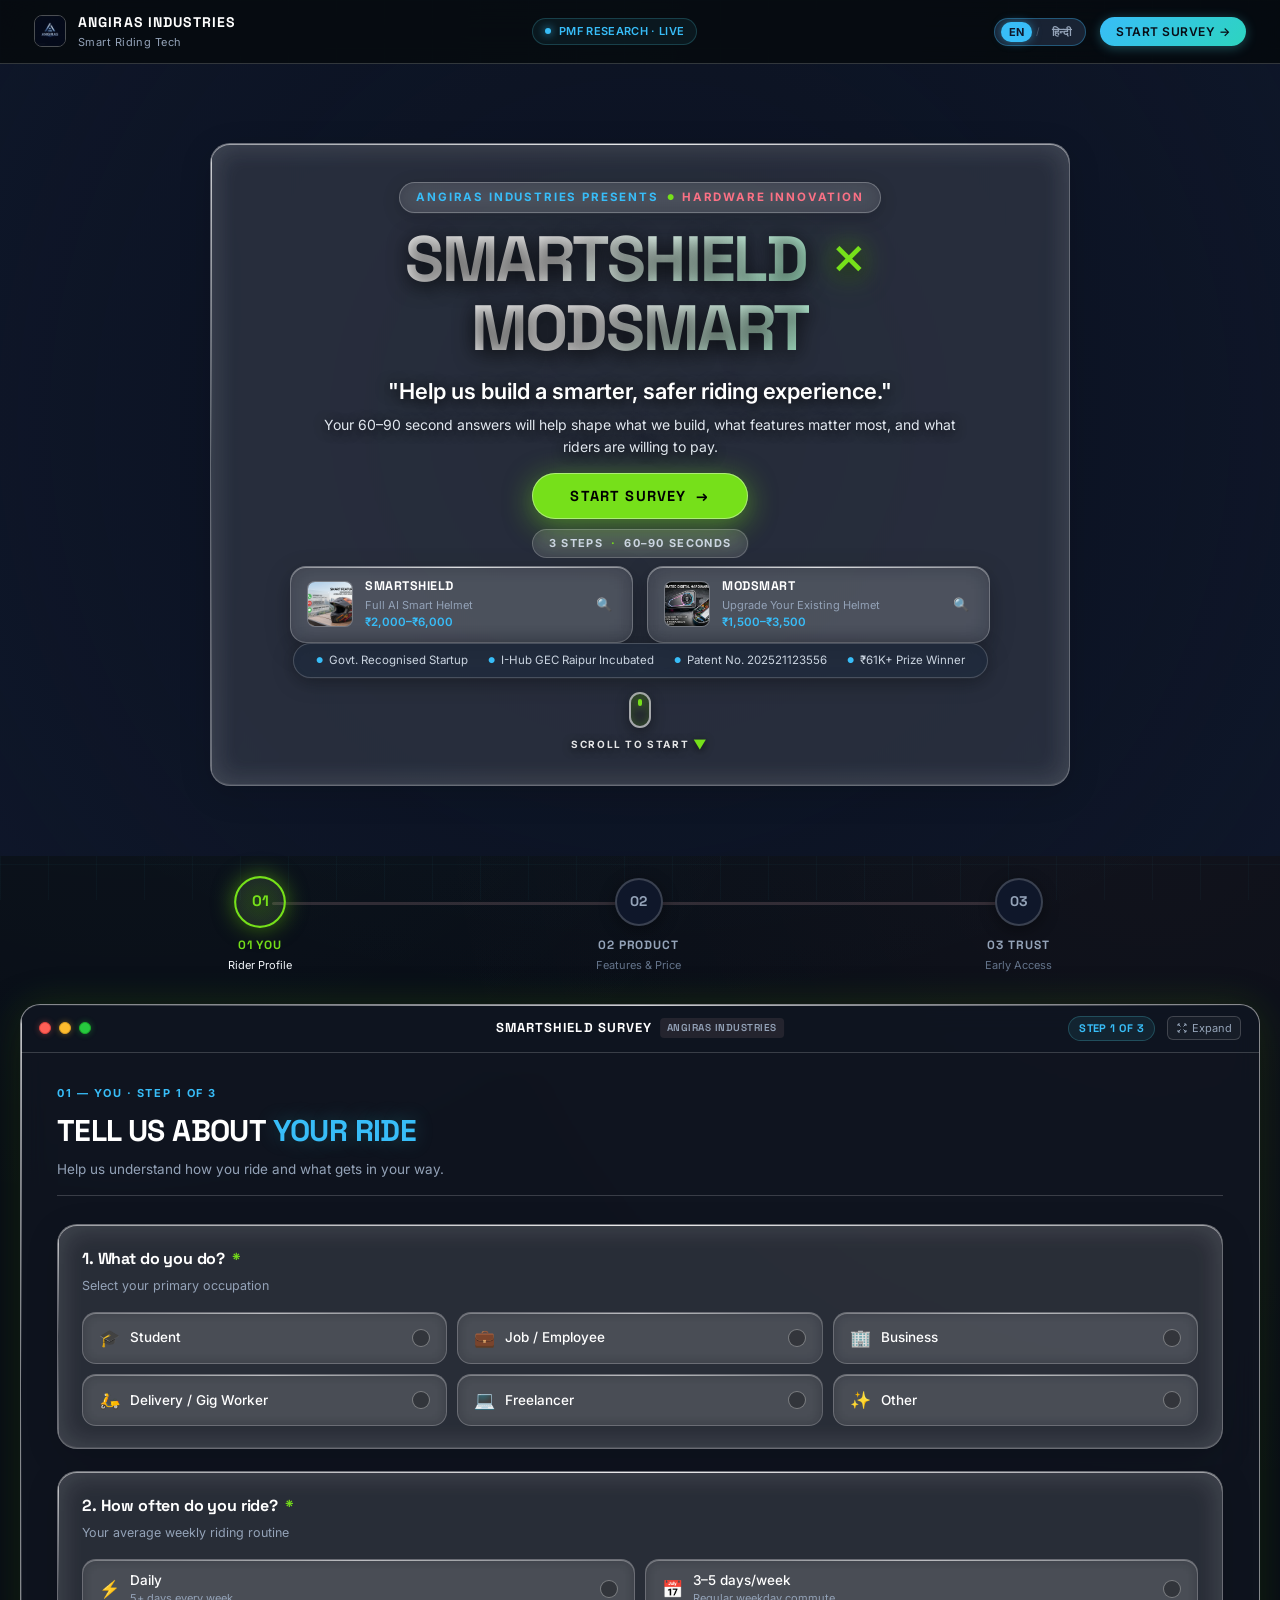
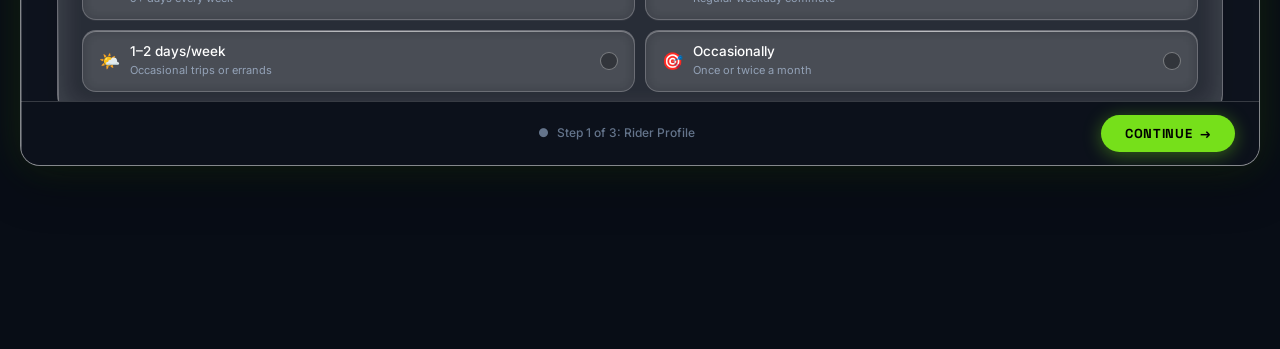
==== index.html @ b2d434ad "rename" ====
<!DOCTYPE html>
<html lang="en">
<head>
  <meta charset="UTF-8">
  <meta name="viewport" content="width=device-width, initial-scale=1.0">
  <title>SmartShield × ModSmart — Product-Market-Fit Survey | Angiras Industries</title>
  <meta name="description" content="Help Angiras Industries build the next generation of smart helmet and upgrade technology in India. Share your feedback in 60–90 seconds.">
  <meta name="theme-color" content="#06090e">

  <!-- Google Fonts: Inter & Space Grotesk -->
  <link rel="preconnect" href="https://fonts.googleapis.com">
  <link rel="preconnect" href="https://fonts.gstatic.com" crossorigin>
  <link href="https://fonts.googleapis.com/css2?family=Inter:ital,wght@0,300;0,400;0,500;0,600;0,700;1,400&family=Space+Grotesk:wght@500;600;700&display=swap" rel="stylesheet">
  <link rel="preload" as="image" href="assets/Main product.jpg">
  <link rel="preload" as="image" href="assets/Upgrading kit .png">


  <style>
    /* ════════════════════════════════════════════════════════════════
       DESIGN TOKENS & COLOR SYSTEM
       Requested Palette:
       - Bright Blue:  #51e2f5 (Primary CTA, active step, selected border, glow)
       - Blue Green:   #9df9ef (Secondary accent, glass highlights, gradients)
       - Dusty White:  #edf756 (Important highlights, badge accents, completion)
       - Pink Sand:    #ffa8b6 (Secondary accent, hover glows, × divider)
       - Dark Sand:    #a28089 (Muted elements, borders, secondary text)
       ════════════════════════════════════════════════════════════════ */
    :root {
      --c-bright-blue: #38bdf8;
      --c-blue-green: #2dd4bf;
      --c-dusty-white: #fef08a;
      --c-pink-sand: #fb7185;
      --c-dark-sand: #94a3b8;
      --c-neon-lime: #76e01a;
      --c-lime-glow: rgba(118, 224, 26, 0.45);

      /* Glass Card Tokens from reference image */
      --glass-bg: rgba(255, 255, 255, 0.11);
      --glass-blur: blur(12px);
      --glass-border: 1px solid rgba(255, 255, 255, 0.3);
      --glass-shadow: 
        0 8px 32px rgba(0, 0, 0, 0.15),
        inset 0 1px 0 rgba(255, 255, 255, 0.5),
        inset 0 -1px 0 rgba(255, 255, 255, 0.1),
        inset 0 0 26px 4px rgba(255, 255, 255, 0.13);

      /* Semi-dark tech surfaces */
      --bg-dark-0: #080d16;
      --bg-dark-1: #0f172a;
      --bg-dark-2: rgba(255, 255, 255, 0.08);
      --bg-dark-3: rgba(255, 255, 255, 0.14);
      
      /* Glass Window & Cards */
      --bg-window-chrome: rgba(15, 23, 42, 0.78);
      --bg-window-body: rgba(9, 14, 26, 0.75);
      --bg-card: rgba(255, 255, 255, 0.08);
      --bg-card-hover: rgba(255, 255, 255, 0.14);
      --bg-card-active: rgba(118, 224, 26, 0.16);

      --border-subtle: rgba(255, 255, 255, 0.18);
      --border-glass: rgba(255, 255, 255, 0.28);
      --border-glass-hover: rgba(255, 255, 255, 0.55);
      --border-active: #76e01a;

      --text-white: #ffffff;
      --text-body: #f1f5f9;
      --text-muted: #94a3b8;
      --text-dim: #64748b;

      --radius-sm: 8px;
      --radius-md: 14px;
      --radius-lg: 20px;
      --radius-xl: 20px;
      --radius-window: 20px;

      --shadow-window-default: 0 16px 48px rgba(0, 0, 0, 0.4), inset 0 1px 0 rgba(255, 255, 255, 0.5), inset 0 0 26px 4px rgba(255, 255, 255, 0.13);
      --shadow-window-maximized: 0 24px 64px rgba(0, 0, 0, 0.55), 0 0 50px rgba(118, 224, 26, 0.2), inset 0 1px 0 rgba(255, 255, 255, 0.6);

      --font-body: 'Inter', -apple-system, BlinkMacSystemFont, 'Segoe UI', Roboto, sans-serif;
      --font-display: 'Space Grotesk', -apple-system, BlinkMacSystemFont, sans-serif;
      --trans-fast: 0.18s ease-out;
      --trans-smooth: 0.18s ease-out;
    }

    /* ── BASE RESETS ── */
    *, *::before, *::after {
      box-sizing: border-box;
      margin: 0;
      padding: 0;
    }

    html {
      scroll-behavior: smooth;
      background-color: var(--bg-dark-0);
      color: var(--text-body);
      font-family: var(--font-body);
      font-size: 15px;
      line-height: 1.55;
      -webkit-font-smoothing: antialiased;
      -moz-osx-font-smoothing: grayscale;
      overflow-x: hidden;
      width: 100%;
    }

    body {
      min-height: 100vh;
      overflow-x: hidden;
      background: radial-gradient(circle at 50% 0%, rgba(81, 226, 245, 0.07) 0%, transparent 50%),
                  radial-gradient(circle at 10% 25%, rgba(157, 249, 239, 0.04) 0%, transparent 40%),
                  radial-gradient(circle at 90% 40%, rgba(255, 168, 182, 0.04) 0%, transparent 45%),
                  var(--bg-dark-0);
      position: relative;
    }

    /* Subtle background grid pattern */
    body::before {
      content: "";
      position: fixed;
      inset: 0;
      background-image: 
        linear-gradient(to right, rgba(81, 226, 245, 0.03) 1px, transparent 1px),
        linear-gradient(to bottom, rgba(81, 226, 245, 0.03) 1px, transparent 1px);
      background-size: 48px 48px;
      pointer-events: none;
      z-index: 0;
    }

    /* ── TYPOGRAPHY ── */
    h1, h2, h3, h4, .font-display {
      font-family: var(--font-display);
      color: var(--text-white);
      letter-spacing: -0.02em;
      font-weight: 700;
    }

    a {
      color: inherit;
      text-decoration: none;
    }

    button {
      font-family: inherit;
      cursor: pointer;
      border: none;
      outline: none;
      background: none;
    }

    input, textarea, select {
      font-family: inherit;
      font-size: 14px;
      color: #ffffff;
      border: 1px solid rgba(255, 255, 255, 0.25);
      background: rgba(255, 255, 255, 0.08);
      backdrop-filter: blur(8px);
      -webkit-backdrop-filter: blur(8px);
      border-radius: var(--radius-sm);
      padding: 12px 16px;
      outline: none;
      box-shadow: inset 0 1px 0 rgba(255, 255, 255, 0.35);
      transition: all var(--trans-fast);
      width: 100%;
      box-sizing: border-box;
    }

    input:focus, textarea:focus {
      border-color: var(--c-neon-lime);
      box-shadow: 0 0 16px rgba(118, 224, 26, 0.35), inset 0 1px 0 rgba(255, 255, 255, 0.6);
      background: rgba(255, 255, 255, 0.12);
    }

    textarea {
      resize: vertical;
      min-height: 85px;
      line-height: 1.5;
    }

    /* ════════════════════════════════════════════════════════════════
       1. TOP HEADER
       ════════════════════════════════════════════════════════════════ */
    .site-header {
      position: sticky;
      top: 0;
      z-index: 100;
      width: 100%;
      height: 64px;
      backdrop-filter: blur(20px);
      -webkit-backdrop-filter: blur(20px);
      background: rgba(6, 9, 14, 0.82);
      border-bottom: 1px solid var(--border-subtle);
      transition: background var(--trans-smooth), border-color var(--trans-smooth);
    }

    .header-container {
      max-width: 1260px;
      margin: 0 auto;
      height: 100%;
      padding: 0 24px;
      display: flex;
      align-items: center;
      justify-content: space-between;
    }

    .brand-link {
      display: flex;
      align-items: center;
      gap: 12px;
    }

    .brand-logo-img {
      width: 32px;
      height: 32px;
      border-radius: 8px;
      object-fit: cover;
      border: 1px solid var(--border-glass);
    }

    .brand-title {
      font-family: var(--font-display);
      font-size: 14px;
      font-weight: 700;
      letter-spacing: 0.08em;
      text-transform: uppercase;
      color: var(--text-white);
    }

    .brand-subtitle {
      font-size: 11px;
      color: var(--text-muted);
      letter-spacing: 0.04em;
    }

    .header-center-pill {
      display: inline-flex;
      align-items: center;
      gap: 8px;
      padding: 4px 12px;
      border-radius: 999px;
      background: rgba(81, 226, 245, 0.06);
      border: 1px solid rgba(81, 226, 245, 0.2);
      font-size: 11px;
      font-weight: 600;
      color: var(--c-bright-blue);
      letter-spacing: 0.03em;
    }

    .status-dot {
      width: 6px;
      height: 6px;
      border-radius: 50%;
      background: var(--c-bright-blue);
      box-shadow: 0 0 8px var(--c-bright-blue);
      animation: pulseDot 2s infinite ease-in-out;
    }

    @keyframes pulseDot {
      0%, 100% { opacity: 1; transform: scale(1); }
      50% { opacity: 0.4; transform: scale(0.85); }
    }

    .header-actions {
      display: flex;
      align-items: center;
      gap: 14px;
    }

    .lang-switch-wrap {
      display: inline-flex;
      align-items: center;
      padding: 3px 6px;
      border-radius: 999px;
      background: rgba(30, 41, 59, 0.85);
      border: 1px solid rgba(56, 189, 248, 0.35);
      gap: 4px;
    }

    .btn-lang {
      background: transparent;
      border: none;
      color: #94a3b8;
      font-size: 11px;
      font-weight: 700;
      padding: 3px 8px;
      border-radius: 999px;
      cursor: pointer;
      transition: all 0.2s ease;
    }

    .btn-lang.is-active {
      color: #0f172a;
      background: var(--c-bright-blue);
      box-shadow: 0 0 10px rgba(56, 189, 248, 0.5);
    }

    .lang-divider {
      color: rgba(148, 163, 184, 0.4);
      font-size: 10px;
    }

    .btn-header-cta {
      display: inline-flex;
      align-items: center;
      gap: 6px;
      padding: 7px 16px;
      border-radius: 999px;
      font-size: 12px;
      font-weight: 600;
      letter-spacing: 0.04em;
      color: var(--bg-dark-0);
      background: linear-gradient(135deg, var(--c-bright-blue), var(--c-blue-green));
      box-shadow: 0 2px 12px rgba(81, 226, 245, 0.3);
      transition: transform var(--trans-smooth), box-shadow var(--trans-smooth);
    }

    .btn-header-cta:hover {
      transform: translateY(-1px);
      box-shadow: 0 4px 18px rgba(81, 226, 245, 0.45);
    }

    /* ════════════════════════════════════════════════════════════════
       2. CLEAN HERO SECTION WITH AMBIENT BACKGROUND VIDEO
       ════════════════════════════════════════════════════════════════ */
    .hero-section {
      position: relative;
      width: 100%;
      min-height: 88vh;
      display: flex;
      align-items: center;
      justify-content: center;
      overflow: hidden;
      background-color: var(--bg-dark-0);
      padding: 56px 20px 48px;
    }

    /* Ambient Background Video (Full cover behind hero content) */
    .hero-bg-video-wrap {
      position: absolute;
      inset: 0;
      width: 100%;
      height: 100%;
      z-index: 1;
      overflow: hidden;
      pointer-events: none;
    }

    .hero-bg-video {
      width: 100%;
      height: 100%;
      object-fit: cover;
      object-position: center;
      filter: brightness(0.60) saturate(1.1);
      transform: translateZ(0);
    }

    .hero-video-scrim {
      position: absolute;
      inset: 0;
      background: radial-gradient(circle at 50% 45%, rgba(15, 23, 42, 0.58) 0%, rgba(15, 23, 42, 0.82) 70%, rgba(15, 23, 42, 0.96) 100%);
      pointer-events: none;
    }

    /* Foreground Floating Content (Above background video) */
    .hero-foreground-content {
      position: relative;
      z-index: 5;
      width: 100%;
      max-width: 860px;
      margin: 0 auto;
      display: flex;
      flex-direction: column;
      align-items: center;
    }

    .hero-card-glass {
      width: 100%;
      background: var(--glass-bg);
      backdrop-filter: var(--glass-blur);
      -webkit-backdrop-filter: var(--glass-blur);
      border-radius: 20px;
      border: var(--glass-border);
      box-shadow: var(--glass-shadow);
      position: relative;
      overflow: hidden;
      padding: 38px 28px 30px;
      display: flex;
      flex-direction: column;
      align-items: center;
      text-align: center;
    }

    .hero-card-glass::before {
      content: '';
      position: absolute;
      top: 0;
      left: 0;
      right: 0;
      height: 1px;
      background: linear-gradient(
        90deg,
        transparent,
        rgba(255, 255, 255, 0.8),
        transparent
      );
      pointer-events: none;
    }

    .hero-card-glass::after {
      content: '';
      position: absolute;
      top: 0;
      left: 0;
      width: 1px;
      height: 100%;
      background: linear-gradient(
        180deg,
        rgba(255, 255, 255, 0.8),
        transparent,
        rgba(255, 255, 255, 0.3)
      );
      pointer-events: none;
    }

    .hero-kicker-row {
      display: inline-flex;
      align-items: center;
      justify-content: center;
      gap: 8px;
      padding: 6px 16px;
      border-radius: 999px;
      background: rgba(255, 255, 255, 0.08);
      border: 1px solid rgba(255, 255, 255, 0.25);
      backdrop-filter: blur(12px);
      -webkit-backdrop-filter: blur(12px);
      margin-bottom: 12px;
      box-shadow: 0 4px 18px rgba(0, 0, 0, 0.2);
    }

    .hero-kicker {
      font-size: 11.5px;
      font-weight: 700;
      letter-spacing: 0.16em;
      text-transform: uppercase;
      color: var(--c-bright-blue);
    }

    .hero-kicker-dot {
      color: var(--c-neon-lime);
      font-size: 8px;
    }

    .hero-main-title {
      font-size: clamp(34px, 5.6vw, 64px);
      line-height: 1.08;
      font-weight: 800;
      margin-bottom: 12px;
      letter-spacing: -0.03em;
      text-shadow: 0 4px 20px rgba(0, 0, 0, 0.9);
    }

    .hero-main-title .x-span {
      display: inline-block;
      color: var(--c-neon-lime);
      font-weight: 400;
      margin: 0 8px;
      filter: drop-shadow(0 0 12px rgba(118, 224, 26, 0.6));
    }

    .gradient-hero-text {
      background: linear-gradient(135deg, #ffffff 40%, #a7f3d0 100%);
      -webkit-background-clip: text;
      -webkit-text-fill-color: transparent;
    }

    .hero-headline {
      font-size: clamp(16.5px, 2.3vw, 22px);
      font-weight: 600;
      color: #ffffff;
      max-width: 700px;
      margin-bottom: 8px;
      line-height: 1.38;
      text-shadow: 0 2px 14px rgba(0, 0, 0, 0.95);
    }

    .hero-description {
      font-size: 14px;
      color: #e2e8f0;
      max-width: 640px;
      line-height: 1.55;
      margin-bottom: 16px;
      text-shadow: 0 2px 12px rgba(0, 0, 0, 0.9);
    }

    .hero-cta-group {
      display: flex;
      flex-direction: column;
      align-items: center;
      gap: 10px;
      pointer-events: auto; /* Clickable */
      margin-bottom: 8px;
    }

    .btn-start-hero {
      display: inline-flex;
      align-items: center;
      gap: 10px;
      padding: 14px 38px;
      border-radius: 999px;
      font-family: var(--font-display);
      font-size: 14.5px;
      font-weight: 800;
      letter-spacing: 0.08em;
      text-transform: uppercase;
      color: #000000;
      background: #76e01a;
      box-shadow: 0 6px 28px rgba(118, 224, 26, 0.5), 0 0 0 1px rgba(255, 255, 255, 0.4) inset;
      cursor: pointer;
      pointer-events: auto;
      transition: transform 0.18s ease-out, box-shadow 0.18s ease-out;
      transform: translateZ(0);
      touch-action: manipulation;
    }

    .btn-start-hero:hover {
      transform: translateY(-2px) scale(1.03) translateZ(0);
      box-shadow: 0 10px 40px rgba(118, 224, 26, 0.75);
      background: #84ec26;
    }

    .btn-start-hero .arrow-icon {
      transition: transform 0.18s ease;
    }

    .btn-start-hero:hover .arrow-icon {
      transform: translateX(5px);
    }

    .hero-meta-badge {
      display: inline-flex;
      align-items: center;
      gap: 8px;
      padding: 5px 16px;
      border-radius: 999px;
      font-size: 11px;
      font-weight: 700;
      letter-spacing: 0.12em;
      text-transform: uppercase;
      background: rgba(255, 255, 255, 0.08);
      border: 1px solid rgba(255, 255, 255, 0.2);
      backdrop-filter: blur(10px);
      -webkit-backdrop-filter: blur(10px);
      color: #cbd5e1;
    }

    .hero-meta-badge .dot {
      color: var(--c-neon-lime);
    }

    /* Bottom bar inside hero overlay */
    .hero-bottom-bar {
      width: 100%;
      max-width: 900px;
      display: flex;
      flex-direction: column;
      align-items: center;
      gap: 12px;
      pointer-events: auto;
      transform: translateZ(0);
    }

    /* Dual product teaser previews in hero */
    .hero-products-teaser {
      display: grid;
      grid-template-columns: 1fr 1fr;
      gap: 14px;
      max-width: 700px;
      width: 100%;
    }

    .teaser-card {
      display: flex;
      align-items: center;
      gap: 12px;
      padding: 10px 16px;
      background: rgba(255, 255, 255, 0.08);
      border: 1px solid rgba(255, 255, 255, 0.25);
      border-radius: 16px;
      backdrop-filter: blur(12px);
      -webkit-backdrop-filter: blur(12px);
      text-align: left;
      cursor: pointer;
      box-shadow: 0 8px 24px rgba(0, 0, 0, 0.3), inset 0 1px 0 rgba(255, 255, 255, 0.4);
      position: relative;
      overflow: hidden;
      transition: all 0.18s ease-out;
      transform: translateZ(0);
      touch-action: manipulation;
    }

    .teaser-card::before {
      content: '';
      position: absolute;
      top: 0;
      left: 0;
      right: 0;
      height: 1px;
      background: linear-gradient(90deg, transparent, rgba(255, 255, 255, 0.7), transparent);
      pointer-events: none;
    }

    .teaser-card:hover {
      border-color: #76e01a;
      background: rgba(255, 255, 255, 0.14);
      transform: translateY(-2px) translateZ(0);
      box-shadow: 0 8px 32px rgba(118, 224, 26, 0.35);
    }

    .teaser-img {
      width: 46px;
      height: 46px;
      border-radius: 8px;
      object-fit: cover;
      background: var(--bg-dark-2);
      border: 1px solid var(--border-subtle);
      flex-shrink: 0;
    }

    .teaser-title {
      font-family: var(--font-display);
      font-size: 12.5px;
      font-weight: 700;
      color: var(--text-white);
      letter-spacing: 0.04em;
    }

    .teaser-sub {
      font-size: 11px;
      color: var(--text-muted);
    }

    .teaser-price {
      font-size: 11.5px;
      font-weight: 600;
      color: var(--c-bright-blue);
    }

    /* Credibility ribbon */
    .cred-ribbon {
      display: flex;
      flex-wrap: wrap;
      justify-content: center;
      gap: 12px 20px;
      font-size: 11.5px;
      color: #cbd5e1;
      background: rgba(30, 41, 59, 0.82);
      padding: 8px 22px;
      border-radius: 999px;
      border: 1px solid var(--border-subtle);
      backdrop-filter: blur(14px);
      -webkit-backdrop-filter: blur(14px);
      width: auto;
      max-width: 840px;
      box-shadow: 0 4px 20px rgba(0, 0, 0, 0.35);
    }

    .scroll-hint-pill {
      display: inline-flex;
      align-items: center;
      gap: 6px;
      font-size: 10px;
      font-weight: 700;
      letter-spacing: 0.12em;
      text-transform: uppercase;
      color: var(--c-bright-blue);
      padding: 5px 14px;
      background: rgba(15, 23, 42, 0.85);
      border-radius: 999px;
      border: 1px solid rgba(56, 189, 248, 0.35);
      box-shadow: 0 0 16px rgba(56, 189, 248, 0.2);
    }

    .cred-item {
      display: inline-flex;
      align-items: center;
      gap: 6px;
    }

    .cred-dot {
      color: var(--c-bright-blue);
      font-size: 8px;
    }

    /* ── HERO SCROLL DOWN ANIMATION ── */
    .hero-scroll-indicator {
      display: inline-flex;
      flex-direction: column;
      align-items: center;
      gap: 6px;
      margin-top: 14px;
      cursor: pointer;
      user-select: none;
      animation: heroFloatBounce 1.8s ease-in-out infinite;
      transition: transform 0.15s ease-out;
      touch-action: manipulation;
    }

    .hero-scroll-indicator:hover {
      transform: translateY(3px) scale(1.05);
    }

    .mouse-frame {
      width: 22px;
      height: 36px;
      border-radius: 12px;
      border: 2px solid rgba(255, 255, 255, 0.6);
      background: rgba(0, 0, 0, 0.35);
      backdrop-filter: blur(8px);
      -webkit-backdrop-filter: blur(8px);
      box-shadow: 0 4px 14px rgba(0, 0, 0, 0.4), inset 0 0 10px rgba(118, 224, 26, 0.25);
      display: flex;
      justify-content: center;
      padding-top: 5px;
    }

    .mouse-wheel {
      width: 4px;
      height: 7px;
      border-radius: 3px;
      background: #76e01a;
      box-shadow: 0 0 10px #76e01a;
      animation: mouseWheelScroll 1.4s ease-in-out infinite;
    }

    .scroll-down-label {
      font-size: 10px;
      font-weight: 700;
      letter-spacing: 0.16em;
      text-transform: uppercase;
      color: rgba(255, 255, 255, 0.88);
      text-shadow: 0 2px 8px rgba(0, 0, 0, 0.8);
      display: flex;
      align-items: center;
      gap: 4px;
    }

    .scroll-down-chevron {
      color: #76e01a;
      font-size: 13px;
      display: inline-block;
      animation: chevronPulse 1.4s ease-in-out infinite;
    }

    @keyframes heroFloatBounce {
      0%, 100% { transform: translateY(0); }
      50% { transform: translateY(6px); }
    }

    @keyframes mouseWheelScroll {
      0% { opacity: 1; transform: translateY(0); }
      60% { opacity: 0.2; transform: translateY(8px); }
      100% { opacity: 0; transform: translateY(10px); }
    }

    @keyframes chevronPulse {
      0%, 100% { transform: translateY(0); opacity: 0.7; }
      50% { transform: translateY(3px); opacity: 1; filter: drop-shadow(0 0 6px #76e01a); }
    }

    /* ════════════════════════════════════════════════════════════════
       3. STEP INDICATOR
       Inspired by reference sketch: ① -------- ② -------- ③
       ════════════════════════════════════════════════════════════════ */
    .step-indicator-section {
      position: relative;
      z-index: 20;
      max-width: 880px;
      margin: 18px auto 26px;
      padding: 0 24px;
    }

    .steps-nav-container {
      position: relative;
      display: flex;
      align-items: center;
      justify-content: space-between;
    }

    /* Connecting track behind nodes */
    .steps-track-bg {
      position: absolute;
      top: 28px;
      left: 48px;
      right: 48px;
      height: 2.5px;
      max-height: 2.5px;
      background: rgba(162, 128, 137, 0.25);
      z-index: 1;
      border-radius: 999px;
      overflow: hidden;
      pointer-events: none;
    }

    .steps-track-progress {
      position: absolute;
      top: 0;
      left: 0;
      height: 2.5px;
      max-height: 2.5px;
      width: 0%;
      background: linear-gradient(90deg, var(--c-bright-blue), var(--c-blue-green));
      box-shadow: 0 0 6px rgba(81, 226, 245, 0.6);
      border-radius: 999px;
      transition: width var(--trans-smooth);
      pointer-events: none;
    }

    .step-node-item {
      position: relative;
      z-index: 3;
      display: flex;
      flex-direction: column;
      align-items: center;
      cursor: pointer;
      background: transparent;
      padding: 4px;
      transition: transform var(--trans-smooth);
    }

    .step-node-item:hover {
      transform: translateY(-2px);
    }

    .step-circle {
      width: 48px;
      height: 48px;
      border-radius: 50%;
      background: var(--bg-dark-1);
      border: 2px solid var(--border-subtle);
      display: flex;
      align-items: center;
      justify-content: center;
      font-family: var(--font-display);
      font-size: 14px;
      font-weight: 700;
      color: var(--text-muted);
      box-shadow: 0 4px 16px rgba(0, 0, 0, 0.4);
      transition: all var(--trans-smooth);
    }

    .step-circle .step-num {
      transition: opacity var(--trans-smooth);
    }

    .step-circle .check-icon {
      display: none;
      width: 16px;
      height: 16px;
      stroke: var(--bg-dark-0);
      stroke-width: 3;
    }

    .step-meta {
      margin-top: 10px;
      text-align: center;
    }

    .step-label {
      font-family: var(--font-display);
      font-size: 12px;
      font-weight: 700;
      letter-spacing: 0.08em;
      text-transform: uppercase;
      color: var(--text-muted);
      transition: color var(--trans-smooth);
    }

    .step-desc {
      font-size: 11px;
      color: var(--text-dim);
      margin-top: 2px;
      display: block;
      transition: color var(--trans-smooth);
    }

    /* Active step state */
    .step-node-item.is-active .step-circle {
      border-color: #76e01a;
      color: #76e01a;
      background: radial-gradient(circle, rgba(118, 224, 26, 0.22) 0%, rgba(255, 255, 255, 0.08) 100%);
      box-shadow: 0 0 20px rgba(118, 224, 26, 0.5), 0 4px 16px rgba(0, 0, 0, 0.4);
      transform: scale(1.08);
    }

    .step-node-item.is-active .step-label {
      color: #76e01a;
    }

    .step-node-item.is-active .step-desc {
      color: var(--text-body);
    }

    /* Completed step state */
    .step-node-item.is-done .step-circle {
      border-color: #76e01a;
      background: #76e01a;
      color: #000000;
      box-shadow: 0 0 14px rgba(118, 224, 26, 0.4);
    }

    .step-node-item.is-done .step-circle .step-num {
      display: none;
    }

    .step-node-item.is-done .step-circle .check-icon {
      display: block;
      stroke: #000000;
    }

    .step-node-item.is-done .step-label {
      color: #76e01a;
    }

    /* ════════════════════════════════════════════════════════════════
       4. SCROLL INTERACTION & MAC-STYLE SURVEY WINDOW
       ════════════════════════════════════════════════════════════════ */
    .survey-scroll-stage {
      position: relative;
      z-index: 30;
      width: 100%;
      min-height: 105vh;
      padding: 0 20px 80px;
    }

    .survey-window-sticky-wrap {
      position: sticky;
      top: 30px;
      width: 100%;
      max-width: 1240px;
      margin: 0 auto;
      perspective: 1200px;
      transform-style: preserve-3d;
    }

    /* The macOS Survey Window */
    .mac-window {
      position: relative;
      width: 100%;
      border-radius: 20px;
      background: rgba(255, 255, 255, 0.11);
      backdrop-filter: blur(14px);
      -webkit-backdrop-filter: blur(14px);
      border: 1px solid rgba(255, 255, 255, 0.3);
      box-shadow: 
        0 8px 32px rgba(0, 0, 0, 0.25),
        inset 0 1px 0 rgba(255, 255, 255, 0.5),
        inset 0 -1px 0 rgba(255, 255, 255, 0.1),
        inset 0 0 26px 4px rgba(255, 255, 255, 0.13);
      overflow: hidden;
      display: flex;
      flex-direction: column;
      transition: box-shadow 0.15s ease-out, border-color 0.15s ease-out;
      transform: none;
      opacity: 1;
    }

    .mac-window::before {
      content: '';
      position: absolute;
      top: 0;
      left: 0;
      right: 0;
      height: 1px;
      background: linear-gradient(
        90deg,
        transparent,
        rgba(255, 255, 255, 0.8),
        transparent
      );
      pointer-events: none;
      z-index: 20;
    }

    .mac-window::after {
      content: '';
      position: absolute;
      top: 0;
      left: 0;
      width: 1px;
      height: 100%;
      background: linear-gradient(
        180deg,
        rgba(255, 255, 255, 0.8),
        transparent,
        rgba(255, 255, 255, 0.3)
      );
      pointer-events: none;
      z-index: 20;
    }

    /* When user scrolls or triggers survey, maximized state */
    .mac-window.is-maximized {
      transform: scale(1) translateY(0);
      opacity: 1;
      border-color: rgba(255, 255, 255, 0.45);
      box-shadow: 0 16px 48px rgba(0, 0, 0, 0.35), 0 0 40px rgba(118, 224, 26, 0.15), inset 0 1px 0 rgba(255, 255, 255, 0.6);
    }

    /* Fullscreen expansion mode (triggered by green traffic light) */
    .mac-window.is-fullscreen {
      position: fixed !important;
      inset: 12px;
      max-width: none !important;
      width: auto !important;
      height: auto !important;
      z-index: 9999;
      transform: none !important;
      border-radius: 20px;
      box-shadow: 0 40px 120px rgba(0, 0, 0, 0.95);
    }

    /* ── MACOS TITLE BAR ── */
    .mac-titlebar {
      height: 48px;
      background: rgba(14, 20, 32, 0.96);
      border-bottom: 1px solid var(--border-subtle);
      display: flex;
      align-items: center;
      justify-content: space-between;
      padding: 0 18px;
      user-select: none;
      position: relative;
      z-index: 10;
      flex-shrink: 0;
    }

    /* Traffic Lights */
    .traffic-lights {
      display: flex;
      align-items: center;
      gap: 8px;
      width: 80px;
    }

    .tl-dot {
      width: 12px;
      height: 12px;
      border-radius: 50%;
      position: relative;
      cursor: pointer;
      display: inline-flex;
      align-items: center;
      justify-content: center;
      transition: transform var(--trans-smooth), filter var(--trans-smooth);
    }

    .tl-dot:hover {
      transform: scale(1.15);
      filter: brightness(1.2);
    }

    .tl-red {
      background: #ff5f56;
      border: 1px solid #e0443e;
      box-shadow: 0 0 6px rgba(255, 95, 86, 0.4);
    }

    .tl-yellow {
      background: #ffbd2e;
      border: 1px solid #dea123;
      box-shadow: 0 0 6px rgba(255, 189, 46, 0.4);
    }

    .tl-green {
      background: #27c93f;
      border: 1px solid #1aab29;
      box-shadow: 0 0 6px rgba(39, 201, 63, 0.4);
    }

    .tl-dot svg {
      opacity: 0;
      width: 8px;
      height: 8px;
      stroke: rgba(0, 0, 0, 0.65);
      stroke-width: 2.5;
      transition: opacity 0.15s ease;
    }

    .traffic-lights:hover .tl-dot svg {
      opacity: 1;
    }

    /* Window Center Title */
    .window-title-group {
      display: flex;
      align-items: center;
      gap: 10px;
      position: absolute;
      left: 50%;
      transform: translateX(-50%);
    }

    .window-app-title {
      font-family: var(--font-display);
      font-size: 13px;
      font-weight: 700;
      letter-spacing: 0.08em;
      text-transform: uppercase;
      color: var(--text-white);
      display: flex;
      align-items: center;
      gap: 8px;
    }

    .window-app-subtitle {
      font-size: 10px;
      font-weight: 600;
      padding: 2px 7px;
      border-radius: 4px;
      background: rgba(162, 128, 137, 0.15);
      color: var(--c-dark-sand);
      letter-spacing: 0.05em;
    }

    /* Window Right Meta */
    .window-meta-right {
      display: flex;
      align-items: center;
      gap: 12px;
    }

    .window-step-pill {
      font-family: var(--font-display);
      font-size: 11px;
      font-weight: 700;
      color: var(--c-bright-blue);
      background: rgba(81, 226, 245, 0.08);
      border: 1px solid rgba(81, 226, 245, 0.22);
      border-radius: 999px;
      padding: 3px 10px;
      letter-spacing: 0.04em;
    }

    .window-btn-tool {
      font-size: 11px;
      color: var(--text-muted);
      padding: 4px 8px;
      border-radius: 6px;
      background: rgba(255, 255, 255, 0.04);
      border: 1px solid var(--border-subtle);
      transition: all var(--trans-smooth);
      display: inline-flex;
      align-items: center;
      gap: 4px;
    }

    .window-btn-tool:hover {
      color: var(--text-white);
      border-color: var(--border-glass);
      background: rgba(255, 255, 255, 0.08);
    }

    /* ── WINDOW CONTENT AREA ── */
    .mac-window-body {
      background: var(--bg-window-body);
      max-height: 72vh;
      overflow-y: auto;
      overflow-x: hidden;
      padding: 32px 36px 32px;
      scroll-behavior: smooth;
    }

    /* Custom thin glass scrollbar */
    .mac-window-body::-webkit-scrollbar {
      width: 7px;
    }
    .mac-window-body::-webkit-scrollbar-track {
      background: rgba(10, 15, 25, 0.6);
    }
    .mac-window-body::-webkit-scrollbar-thumb {
      background: rgba(81, 226, 245, 0.25);
      border-radius: 4px;
    }
    .mac-window-body::-webkit-scrollbar-thumb:hover {
      background: rgba(81, 226, 245, 0.45);
    }

    /* ── STEP PANES SMOOTH SLIDE TRANSITIONS ── */
    .survey-pane {
      display: none;
      opacity: 0;
      will-change: transform, opacity;
    }

    .survey-pane.is-active {
      display: block;
      opacity: 1;
    }

    /* Slide in from right (forward navigation) */
    .survey-pane.slide-in-right {
      animation: slideInRight 0.28s cubic-bezier(0.22, 1, 0.36, 1) forwards;
    }

    /* Slide in from left (backward navigation) */
    .survey-pane.slide-in-left {
      animation: slideInLeft 0.28s cubic-bezier(0.22, 1, 0.36, 1) forwards;
    }

    /* Slide out to left (forward navigation) */
    .survey-pane.slide-out-left {
      animation: slideOutLeft 0.2s cubic-bezier(0.22, 1, 0.36, 1) forwards;
    }

    /* Slide out to right (backward navigation) */
    .survey-pane.slide-out-right {
      animation: slideOutRight 0.2s cubic-bezier(0.22, 1, 0.36, 1) forwards;
    }

    @keyframes slideInRight {
      from { opacity: 0; transform: translateX(60px); }
      to   { opacity: 1; transform: translateX(0); }
    }

    @keyframes slideInLeft {
      from { opacity: 0; transform: translateX(-60px); }
      to   { opacity: 1; transform: translateX(0); }
    }

    @keyframes slideOutLeft {
      from { opacity: 1; transform: translateX(0); }
      to   { opacity: 0; transform: translateX(-40px); }
    }

    @keyframes slideOutRight {
      from { opacity: 1; transform: translateX(0); }
      to   { opacity: 0; transform: translateX(40px); }
    }

    .pane-header {
      margin-bottom: 28px;
      border-bottom: 1px solid var(--border-subtle);
      padding-bottom: 16px;
    }

    .pane-tag {
      font-size: 11px;
      font-weight: 700;
      letter-spacing: 0.14em;
      text-transform: uppercase;
      color: var(--c-bright-blue);
      margin-bottom: 6px;
    }

    .pane-title {
      font-size: clamp(22px, 3.2vw, 30px);
      font-weight: 700;
      color: var(--text-white);
      letter-spacing: -0.02em;
    }

    .pane-title .hl-blue {
      color: var(--c-bright-blue);
      text-shadow: 0 0 20px rgba(81, 226, 245, 0.25);
    }

    .pane-subtitle {
      font-size: 13.5px;
      color: var(--text-muted);
      margin-top: 4px;
    }

    /* ════════════════════════════════════════════════════════════════
       5. QUESTION CARDS & INPUT CONTROLS
       ════════════════════════════════════════════════════════════════ */
    /* ════════════════════════════════════════════════════════════════
       5. QUESTION CARDS & INPUT CONTROLS (GLASSMORPHISM SPEC)
       ════════════════════════════════════════════════════════════════ */
    .question-card {
      background: var(--glass-bg);
      backdrop-filter: var(--glass-blur);
      -webkit-backdrop-filter: var(--glass-blur);
      border: var(--glass-border);
      border-radius: 20px;
      padding: 22px 24px;
      margin-bottom: 22px;
      box-shadow: var(--glass-shadow);
      transition: border-color var(--trans-smooth), box-shadow var(--trans-smooth), transform var(--trans-smooth);
      position: relative;
      overflow: hidden;
      scroll-margin-top: 72px;
    }

    .question-card::before {
      content: '';
      position: absolute;
      top: 0;
      left: 0;
      right: 0;
      height: 1px;
      background: linear-gradient(
        90deg,
        transparent,
        rgba(255, 255, 255, 0.8),
        transparent
      );
      pointer-events: none;
    }

    .question-card::after {
      content: '';
      position: absolute;
      top: 0;
      left: 0;
      width: 1px;
      height: 100%;
      background: linear-gradient(
        180deg,
        rgba(255, 255, 255, 0.8),
        transparent,
        rgba(255, 255, 255, 0.3)
      );
      pointer-events: none;
    }

    .question-card:hover {
      border-color: rgba(118, 224, 26, 0.45);
      box-shadow: 0 10px 36px rgba(0, 0, 0, 0.22), 0 0 20px rgba(118, 224, 26, 0.15), inset 0 1px 0 rgba(255, 255, 255, 0.6);
    }

    /* Error highlight */
    .question-card.error-state {
      border-color: var(--c-pink-sand) !important;
      box-shadow: 0 0 24px rgba(255, 168, 182, 0.22);
      animation: gentleShake 0.35s ease-in-out;
    }

    @keyframes gentleShake {
      0%, 100% { transform: translateX(0); }
      25% { transform: translateX(-4px); }
      75% { transform: translateX(4px); }
    }

    .q-title-row {
      display: flex;
      align-items: center;
      justify-content: space-between;
      gap: 12px;
      margin-bottom: 4px;
    }

    .q-title {
      font-family: var(--font-display);
      font-size: 16px;
      font-weight: 700;
      color: var(--text-white);
      letter-spacing: -0.01em;
    }

    .req-star {
      color: var(--c-neon-lime);
      margin-left: 3px;
    }

    .q-helper {
      font-size: 12.5px;
      color: var(--text-muted);
      margin-bottom: 16px;
    }

    .selection-counter {
      font-family: var(--font-display);
      font-size: 11px;
      font-weight: 700;
      padding: 3px 9px;
      border-radius: 999px;
      background: rgba(255, 255, 255, 0.08);
      border: 1px solid var(--border-subtle);
      color: var(--c-dark-sand);
      letter-spacing: 0.04em;
      transition: all var(--trans-smooth);
      white-space: nowrap;
    }

    .selection-counter.active-count {
      background: rgba(118, 224, 26, 0.15);
      border-color: rgba(118, 224, 26, 0.6);
      color: var(--c-neon-lime);
      box-shadow: 0 0 12px rgba(118, 224, 26, 0.35);
    }

    /* Error text hint */
    .error-text-hint {
      display: none;
      font-size: 12px;
      font-weight: 600;
      color: var(--c-pink-sand);
      margin-top: 10px;
    }

    .error-text-hint.visible {
      display: block;
    }

    /* Grids */
    .choices-grid {
      display: grid;
      gap: 10px;
    }

    .cols-2 { grid-template-columns: repeat(2, 1fr); }
    .cols-3 { grid-template-columns: repeat(3, 1fr); }

    /* Single Choice / Multi-choice items */
    .choice-item {
      position: relative;
    }

    .choice-item input[type="radio"],
    .choice-item input[type="checkbox"] {
      position: absolute;
      opacity: 0;
      width: 0;
      height: 0;
      pointer-events: none;
    }

    .choice-label {
      display: flex;
      align-items: center;
      justify-content: space-between;
      gap: 10px;
      padding: 12px 16px;
      background: rgba(255, 255, 255, 0.06);
      backdrop-filter: blur(8px);
      -webkit-backdrop-filter: blur(8px);
      border: 1px solid rgba(255, 255, 255, 0.22);
      border-radius: var(--radius-md);
      cursor: pointer;
      min-height: 50px;
      transition: all var(--trans-smooth);
      user-select: none;
      position: relative;
      overflow: hidden;
      box-shadow: inset 0 1px 0 rgba(255, 255, 255, 0.3);
    }

    .choice-label::before {
      content: '';
      position: absolute;
      top: 0;
      left: 0;
      right: 0;
      height: 1px;
      background: linear-gradient(90deg, transparent, rgba(255, 255, 255, 0.5), transparent);
      pointer-events: none;
    }

    .choice-label:hover {
      border-color: rgba(118, 224, 26, 0.55);
      background: rgba(255, 255, 255, 0.12);
      transform: translateY(-1px);
    }

    .choice-left {
      display: flex;
      align-items: center;
      gap: 10px;
    }

    .choice-icon {
      font-size: 17px;
      flex-shrink: 0;
    }

    .choice-text-col {
      display: flex;
      flex-direction: column;
    }

    .c-text {
      font-size: 13.5px;
      font-weight: 500;
      color: var(--text-white);
      line-height: 1.25;
    }

    .c-subtext {
      font-size: 11px;
      color: var(--text-muted);
      margin-top: 2px;
    }

    .c-indicator {
      width: 18px;
      height: 18px;
      border-radius: 50%;
      border: 1.5px solid rgba(255, 255, 255, 0.35);
      background: rgba(0, 0, 0, 0.3);
      position: relative;
      flex-shrink: 0;
      transition: all var(--trans-smooth);
    }

    /* Checkbox indicator gets squircle shape */
    input[type="checkbox"] + .choice-label .c-indicator {
      border-radius: 5px;
    }

    /* Selected state with neon lime accent */
    .choice-item input:checked + .choice-label {
      border-color: var(--c-neon-lime);
      background: rgba(118, 224, 26, 0.16);
      box-shadow: 0 0 18px rgba(118, 224, 26, 0.35), inset 0 0 0 1px var(--c-neon-lime);
    }

    .choice-item input:checked + .choice-label .c-text {
      color: #ffffff;
      font-weight: 600;
    }

    .choice-item input:checked + .choice-label .c-indicator {
      border-color: var(--c-neon-lime);
      background: var(--c-neon-lime);
      box-shadow: 0 0 12px rgba(118, 224, 26, 0.7);
    }

    .choice-item input:checked + .choice-label .c-indicator::after {
      content: "";
      position: absolute;
      inset: 4px;
      border-radius: 50%;
      background: #000000;
    }

    input[type="checkbox"]:checked + .choice-label .c-indicator::after {
      content: "";
      position: absolute;
      left: 5px;
      top: 2px;
      width: 4px;
      height: 8px;
      border: solid #000000;
      border-width: 0 2px 2px 0;
      transform: rotate(45deg);
      border-radius: 0;
      background: none;
    }

    /* Disabled option when limit reached */
    .choice-item.disabled-opt {
      opacity: 0.38;
      pointer-events: none;
    }

    /* Other inline input reveal */
    .other-input-reveal {
      display: none;
      margin-top: 12px;
    }

    .other-input-reveal.visible {
      display: block;
    }

    /* ════════════════════════════════════════════════════════════════
       PAGE 2: DUAL PRODUCT CARDS & DYNAMIC PRICING
       ════════════════════════════════════════════════════════════════ */
    .product-cards-grid {
      display: grid;
      grid-template-columns: repeat(2, 1fr);
      gap: 16px;
      margin-bottom: 14px;
    }

    .product-card-opt {
      position: relative;
    }

    .product-card-opt input[type="radio"] {
      position: absolute;
      opacity: 0;
      width: 0;
      height: 0;
    }

    .product-card-wrap {
      display: flex;
      flex-direction: column;
      border: var(--glass-border);
      border-radius: 20px;
      background: var(--glass-bg);
      backdrop-filter: var(--glass-blur);
      -webkit-backdrop-filter: var(--glass-blur);
      box-shadow: var(--glass-shadow);
      position: relative;
      overflow: hidden;
      cursor: pointer;
      transition: all var(--trans-smooth);
      height: 100%;
    }

    .product-card-wrap::before {
      content: '';
      position: absolute;
      top: 0;
      left: 0;
      right: 0;
      height: 1px;
      background: linear-gradient(90deg, transparent, rgba(255, 255, 255, 0.8), transparent);
      pointer-events: none;
      z-index: 2;
    }

    .product-card-wrap::after {
      content: '';
      position: absolute;
      top: 0;
      left: 0;
      width: 1px;
      height: 100%;
      background: linear-gradient(180deg, rgba(255, 255, 255, 0.8), transparent, rgba(255, 255, 255, 0.3));
      pointer-events: none;
      z-index: 2;
    }

    .product-card-wrap:hover {
      border-color: rgba(118, 224, 26, 0.5);
      transform: translateY(-2px);
      box-shadow: 0 12px 36px rgba(0, 0, 0, 0.3), 0 0 24px rgba(118, 224, 26, 0.2);
    }

    .product-card-opt input:checked + .product-card-wrap {
      border-color: var(--c-neon-lime);
      background: rgba(118, 224, 26, 0.12);
      box-shadow: 0 0 28px rgba(118, 224, 26, 0.35), inset 0 0 0 1px var(--c-neon-lime);
    }

    .p-card-media {
      position: relative;
      width: 100%;
      height: 150px;
      background: var(--bg-dark-0);
      overflow: hidden;
    }

    .p-card-media img {
      width: 100%;
      height: 100%;
      object-fit: cover;
      transition: transform 0.4s ease;
    }

    .product-card-wrap:hover .p-card-media img {
      transform: scale(1.05);
    }

    .p-card-badge {
      position: absolute;
      top: 10px;
      left: 10px;
      padding: 3px 8px;
      border-radius: 6px;
      font-size: 10px;
      font-weight: 700;
      letter-spacing: 0.05em;
      text-transform: uppercase;
      background: rgba(6, 9, 14, 0.85);
      border: 1px solid var(--border-glass);
      color: var(--c-neon-lime);
      backdrop-filter: blur(8px);
    }

    .p-card-check {
      position: absolute;
      top: 10px;
      right: 10px;
      width: 22px;
      height: 22px;
      border-radius: 50%;
      border: 1.5px solid rgba(255, 255, 255, 0.35);
      background: rgba(0, 0, 0, 0.4);
      display: flex;
      align-items: center;
      justify-content: center;
      transition: all var(--trans-smooth);
    }

    .product-card-opt input:checked + .product-card-wrap .p-card-check {
      border-color: var(--c-neon-lime);
      background: var(--c-neon-lime);
    }

    .product-card-opt input:checked + .product-card-wrap .p-card-check::after {
      content: "";
      width: 5px;
      height: 9px;
      border: solid #000000;
      border-width: 0 2px 2px 0;
      transform: rotate(45deg);
      margin-top: -2px;
    }

    .p-card-content {
      padding: 16px;
      display: flex;
      flex-direction: column;
      flex-grow: 1;
    }

    .p-card-title {
      font-family: var(--font-display);
      font-size: 17px;
      font-weight: 700;
      color: var(--text-white);
      letter-spacing: 0.02em;
    }

    .p-card-sub {
      font-size: 12px;
      color: var(--text-muted);
      margin-top: 2px;
    }

    .p-card-price-range {
      font-family: var(--font-display);
      font-size: 14px;
      font-weight: 700;
      color: var(--c-neon-lime);
      margin: 8px 0 10px;
    }

    .p-card-features {
      list-style: none;
      font-size: 11.5px;
      color: var(--text-muted);
      display: flex;
      flex-wrap: wrap;
      gap: 6px;
      margin-top: auto;
    }

    .p-card-features li {
      background: rgba(255, 255, 255, 0.06);
      padding: 3px 8px;
      border-radius: 4px;
      border: 1px solid var(--border-subtle);
    }

    .product-secondary-grid {
      display: grid;
      grid-template-columns: 1fr 1fr;
      gap: 10px;
    }

    /* Dynamic Pricing Group Cards */
    .pricing-group-card {
      background: var(--glass-bg);
      backdrop-filter: var(--glass-blur);
      -webkit-backdrop-filter: var(--glass-blur);
      border: var(--glass-border);
      border-radius: 16px;
      box-shadow: var(--glass-shadow);
      position: relative;
      overflow: hidden;
      padding: 16px;
      margin-top: 12px;
    }

    .pricing-group-card::before {
      content: '';
      position: absolute;
      top: 0;
      left: 0;
      right: 0;
      height: 1px;
      background: linear-gradient(90deg, transparent, rgba(255, 255, 255, 0.7), transparent);
      pointer-events: none;
    }

    .pricing-group-header {
      display: flex;
      align-items: center;
      justify-content: space-between;
      margin-bottom: 12px;
    }

    .pricing-group-title {
      font-family: var(--font-display);
      font-size: 13px;
      font-weight: 700;
      color: var(--c-neon-lime);
      display: inline-flex;
      align-items: center;
      gap: 9px;
    }

    .pricing-thumb {
      width: 26px;
      height: 26px;
      border-radius: 6px;
      object-fit: cover;
      border: 1.5px solid rgba(118, 224, 26, 0.5);
      cursor: zoom-in;
      transition: transform var(--trans-fast), border-color var(--trans-fast), box-shadow var(--trans-fast);
      vertical-align: middle;
      box-shadow: 0 2px 6px rgba(0, 0, 0, 0.4);
    }

    .pricing-thumb:hover {
      transform: scale(1.15);
      border-color: var(--c-neon-lime);
      box-shadow: 0 0 12px rgba(118, 224, 26, 0.6);
    }

    .price-pill-grid {
      display: grid;
      grid-template-columns: repeat(5, 1fr);
      gap: 8px;
    }

    .price-pill-item {
      position: relative;
    }

    .price-pill-item input[type="radio"] {
      position: absolute;
      opacity: 0;
      width: 0;
      height: 0;
    }

    .price-pill-label {
      display: flex;
      flex-direction: column;
      align-items: center;
      justify-content: center;
      padding: 10px 4px;
      border: 1px solid rgba(255, 255, 255, 0.24);
      border-radius: var(--radius-sm);
      background: rgba(255, 255, 255, 0.05);
      cursor: pointer;
      transition: all var(--trans-smooth);
      text-align: center;
      user-select: none;
    }

    .price-pill-label:hover {
      border-color: var(--c-neon-lime);
      transform: translateY(-2px);
    }

    .price-pill-item input:checked + .price-pill-label {
      border-color: var(--c-neon-lime);
      background: rgba(118, 224, 26, 0.18);
      box-shadow: 0 0 16px rgba(118, 224, 26, 0.35);
    }

    .price-number {
      font-family: var(--font-display);
      font-size: 14px;
      font-weight: 700;
      color: var(--text-white);
    }

    .price-pill-item input:checked + .price-pill-label .price-number {
      color: var(--c-neon-lime);
    }

    .price-desc {
      font-size: 10px;
      color: var(--text-muted);
      margin-top: 2px;
    }

    /* ════════════════════════════════════════════════════════════════
       PAGE 3: PURCHASE INTENT & EARLY ACCESS
       ════════════════════════════════════════════════════════════════ */
    .purchase-intent-grid {
      display: grid;
      grid-template-columns: 1fr 1fr;
      gap: 10px;
    }

    .intent-option {
      position: relative;
    }

    .intent-option input[type="radio"] {
      position: absolute;
      opacity: 0;
      width: 0;
      height: 0;
    }

    .intent-label {
      display: flex;
      align-items: flex-start;
      gap: 12px;
      padding: 14px 16px;
      background: rgba(255, 255, 255, 0.06);
      backdrop-filter: blur(8px);
      -webkit-backdrop-filter: blur(8px);
      border: 1px solid rgba(255, 255, 255, 0.25);
      border-radius: var(--radius-md);
      cursor: pointer;
      transition: all var(--trans-smooth);
      height: 100%;
      position: relative;
      overflow: hidden;
      box-shadow: inset 0 1px 0 rgba(255, 255, 255, 0.3);
    }

    .intent-label::before {
      content: '';
      position: absolute;
      top: 0;
      left: 0;
      right: 0;
      height: 1px;
      background: linear-gradient(90deg, transparent, rgba(255, 255, 255, 0.5), transparent);
      pointer-events: none;
    }

    .intent-label:hover {
      border-color: var(--c-neon-lime);
      background: rgba(255, 255, 255, 0.12);
      transform: translateY(-1px);
    }

    .intent-option input:checked + .intent-label {
      border-color: var(--c-neon-lime);
      background: rgba(118, 224, 26, 0.15);
      box-shadow: 0 0 18px rgba(118, 224, 26, 0.35);
    }

    .intent-icon {
      font-size: 20px;
      margin-top: 2px;
    }

    .intent-name {
      font-family: var(--font-display);
      font-size: 13.5px;
      font-weight: 700;
      color: var(--text-white);
    }

    .intent-info {
      font-size: 11px;
      color: var(--text-muted);
      margin-top: 3px;
      line-height: 1.35;
    }

    /* Early Access Box */
    .early-access-card {
      background: var(--glass-bg);
      backdrop-filter: var(--glass-blur);
      -webkit-backdrop-filter: var(--glass-blur);
      border: var(--glass-border);
      border-radius: 20px;
      box-shadow: var(--glass-shadow);
      position: relative;
      overflow: hidden;
      padding: 24px;
      margin-top: 24px;
    }

    .early-access-card::before {
      content: '';
      position: absolute;
      top: 0;
      left: 0;
      right: 0;
      height: 1px;
      background: linear-gradient(
        90deg,
        transparent,
        rgba(255, 255, 255, 0.8),
        transparent
      );
      pointer-events: none;
    }

    .early-access-card::after {
      content: '';
      position: absolute;
      top: 0;
      left: 0;
      width: 1px;
      height: 100%;
      background: linear-gradient(
        180deg,
        rgba(255, 255, 255, 0.8),
        transparent,
        rgba(255, 255, 255, 0.3)
      );
      pointer-events: none;
    }

    .ea-badge-pill {
      display: inline-block;
      font-size: 10.5px;
      font-weight: 700;
      letter-spacing: 0.12em;
      text-transform: uppercase;
      padding: 3px 10px;
      border-radius: 999px;
      background: rgba(118, 224, 26, 0.15);
      border: 1px solid var(--c-neon-lime);
      color: var(--c-neon-lime);
      margin-bottom: 8px;
    }

    .ea-header {
      font-size: 18px;
      font-weight: 700;
      color: var(--text-white);
      margin-bottom: 4px;
    }

    .ea-desc {
      font-size: 13px;
      color: var(--text-muted);
      margin-bottom: 16px;
    }

    .ea-fields-row {
      display: grid;
      grid-template-columns: repeat(3, 1fr);
      gap: 12px;
      margin-bottom: 16px;
    }

    .ea-opt-wrap {
      display: flex;
      align-items: center;
      gap: 10px;
      cursor: pointer;
      margin-bottom: 18px;
      user-select: none;
    }

    .ea-opt-wrap input[type="checkbox"] {
      width: 18px;
      height: 18px;
      accent-color: var(--c-neon-lime);
      cursor: pointer;
      flex-shrink: 0;
    }

    .ea-opt-text {
      font-size: 13px;
      font-weight: 500;
      color: var(--text-white);
    }

    .btn-submit-action {
      display: inline-flex;
      align-items: center;
      justify-content: center;
      gap: 10px;
      width: 100%;
      max-width: 420px;
      padding: 14px 28px;
      border-radius: 999px;
      font-family: var(--font-display);
      font-size: 15px;
      font-weight: 800;
      letter-spacing: 0.05em;
      text-transform: uppercase;
      color: #000000;
      background: var(--c-neon-lime);
      box-shadow: 0 4px 24px rgba(118, 224, 26, 0.45);
      transition: all var(--trans-smooth);
    }

    .btn-submit-action:hover {
      transform: translateY(-2px);
      box-shadow: 0 8px 32px rgba(118, 224, 26, 0.65);
    }

    .skip-ea-btn {
      font-size: 12px;
      color: var(--c-dark-sand);
      cursor: pointer;
      text-decoration: underline;
      transition: color var(--trans-smooth);
    }

    .skip-ea-btn:hover {
      color: var(--text-white);
    }

    /* ════════════════════════════════════════════════════════════════
       6. STICKY FOOTER / ACTION AREA INSIDE MAC WINDOW
       ════════════════════════════════════════════════════════════════ */
    .mac-window-footer {
      height: 64px;
      background: rgba(12, 17, 28, 0.96);
      border-top: 1px solid var(--border-subtle);
      display: flex;
      align-items: center;
      justify-content: space-between;
      padding: 0 24px;
      flex-shrink: 0;
      position: relative;
      z-index: 10;
    }

    .btn-win-back {
      display: inline-flex;
      align-items: center;
      gap: 6px;
      padding: 9px 18px;
      border-radius: 999px;
      font-family: var(--font-display);
      font-size: 12.5px;
      font-weight: 600;
      letter-spacing: 0.04em;
      color: var(--text-muted);
      background: rgba(255, 255, 255, 0.06);
      border: 1px solid var(--border-subtle);
      transition: all var(--trans-smooth);
    }

    .btn-win-back:hover {
      color: var(--text-white);
      border-color: var(--border-glass);
      background: rgba(255, 255, 255, 0.12);
      transform: translateX(-2px);
    }

    .btn-win-back.is-hidden {
      visibility: hidden;
      opacity: 0;
      pointer-events: none;
    }

    .win-footer-status {
      font-size: 12px;
      font-weight: 500;
      color: var(--text-dim);
      display: flex;
      align-items: center;
      gap: 8px;
    }

    .btn-win-continue {
      display: inline-flex;
      align-items: center;
      gap: 8px;
      padding: 10px 24px;
      border-radius: 999px;
      font-family: var(--font-display);
      font-size: 13px;
      font-weight: 800;
      letter-spacing: 0.05em;
      color: #000000;
      background: var(--c-neon-lime);
      box-shadow: 0 3px 18px rgba(118, 224, 26, 0.4);
      transition: all var(--trans-smooth);
    }

    .btn-win-continue:hover {
      transform: translateY(-1px);
      box-shadow: 0 5px 24px rgba(118, 224, 26, 0.6);
    }

    .btn-win-continue .arrow {
      transition: transform var(--trans-smooth);
    }

    .btn-win-continue:hover .arrow {
      transform: translateX(3px);
    }

    /* ════════════════════════════════════════════════════════════════
       7. SUCCESS STATE (INSIDE MAC WINDOW)
       ════════════════════════════════════════════════════════════════ */
    .success-pane {
      display: none;
      text-align: center;
      padding: 44px 20px;
    }

    .success-pane.is-active {
      display: block;
      animation: fadeInScale 0.5s ease-out;
    }

    @keyframes fadeInScale {
      from { opacity: 0; transform: scale(0.95); }
      to { opacity: 1; transform: scale(1); }
    }

    .success-icon-ring {
      width: 72px;
      height: 72px;
      border-radius: 50%;
      background: radial-gradient(circle, rgba(81, 226, 245, 0.2) 0%, rgba(10, 15, 25, 0.8) 100%);
      border: 2px solid var(--c-bright-blue);
      box-shadow: 0 0 35px rgba(81, 226, 245, 0.5);
      display: flex;
      align-items: center;
      justify-content: center;
      font-size: 32px;
      margin: 0 auto 20px;
      animation: rocketFloat 2.5s infinite ease-in-out;
    }

    @keyframes rocketFloat {
      0%, 100% { transform: translateY(0); }
      50% { transform: translateY(-6px); }
    }

    .success-title {
      font-size: clamp(26px, 4vw, 36px);
      color: var(--text-white);
      margin-bottom: 12px;
    }

    .success-lead {
      font-size: 16px;
      color: var(--text-body);
      max-width: 580px;
      margin: 0 auto 10px;
      line-height: 1.45;
    }

    .success-sub {
      font-size: 13.5px;
      color: var(--text-muted);
      max-width: 520px;
      margin: 0 auto 28px;
    }

    .success-chips-row {
      display: flex;
      flex-wrap: wrap;
      justify-content: center;
      gap: 10px;
      margin-bottom: 28px;
    }

    .succ-chip {
      font-size: 11px;
      font-weight: 600;
      color: var(--c-bright-blue);
      background: rgba(81, 226, 245, 0.08);
      border: 1px solid rgba(81, 226, 245, 0.25);
      border-radius: 999px;
      padding: 5px 14px;
    }

    .btn-visit-site {
      display: inline-flex;
      align-items: center;
      gap: 8px;
      padding: 11px 26px;
      border-radius: 999px;
      font-size: 13px;
      font-weight: 600;
      color: var(--bg-dark-0);
      background: var(--c-bright-blue);
      box-shadow: 0 4px 20px rgba(81, 226, 245, 0.35);
      transition: all var(--trans-smooth);
    }

    .btn-visit-site:hover {
      transform: translateY(-2px);
      box-shadow: 0 6px 28px rgba(81, 226, 245, 0.55);
    }

    /* Loading Spinner */
    .btn-spinner {
      display: none;
      width: 18px;
      height: 18px;
      border: 2px solid rgba(0, 0, 0, 0.2);
      border-top-color: #000;
      border-radius: 50%;
      animation: spin 0.7s linear infinite;
    }

    @keyframes spin {
      to { transform: rotate(360deg); }
    }

    .btn-submit-action.is-loading .btn-spinner {
      display: block;
    }

    .btn-submit-action.is-loading .btn-label-text {
      display: none;
    }

    /* ── IMAGE LIGHTBOX MODAL ── */
    .image-lightbox {
      position: fixed;
      inset: 0;
      z-index: 99999;
      background: rgba(4, 7, 12, 0.88);
      backdrop-filter: blur(22px);
      -webkit-backdrop-filter: blur(22px);
      display: flex;
      align-items: center;
      justify-content: center;
      padding: 20px;
      opacity: 0;
      pointer-events: none;
      transition: opacity 0.22s cubic-bezier(0.16, 1, 0.3, 1);
    }

    .image-lightbox.is-open {
      opacity: 1;
      pointer-events: auto;
    }

    .lightbox-dialog {
      background: var(--bg-window-chrome);
      border: 1px solid var(--border-glass-hover);
      border-radius: var(--radius-lg);
      box-shadow: 0 35px 100px rgba(0, 0, 0, 0.95), 0 0 50px rgba(81, 226, 245, 0.2);
      max-width: 92vw;
      max-height: 90vh;
      overflow: hidden;
      display: flex;
      flex-direction: column;
      transform: scale(0.93);
      transition: transform 0.22s cubic-bezier(0.16, 1, 0.3, 1);
    }

    .image-lightbox.is-open .lightbox-dialog {
      transform: scale(1);
    }

    .lightbox-header {
      padding: 12px 18px;
      display: flex;
      align-items: center;
      justify-content: space-between;
      border-bottom: 1px solid var(--border-subtle);
      background: rgba(14, 20, 32, 0.96);
    }

    .lightbox-title {
      font-family: var(--font-display);
      font-size: 13.5px;
      font-weight: 700;
      color: var(--text-white);
      letter-spacing: 0.04em;
    }

    .lightbox-close-btn {
      width: 30px;
      height: 30px;
      border-radius: 50%;
      background: rgba(255, 255, 255, 0.08);
      border: 1px solid var(--border-subtle);
      color: var(--text-white);
      font-size: 14px;
      display: flex;
      align-items: center;
      justify-content: center;
      cursor: pointer;
      transition: all var(--trans-smooth);
    }

    .lightbox-close-btn:hover {
      background: rgba(255, 95, 86, 0.25);
      border-color: #ff5f56;
      color: #ff5f56;
      transform: rotate(90deg);
    }

    .lightbox-body {
      padding: 16px;
      display: flex;
      align-items: center;
      justify-content: center;
      max-height: calc(90vh - 65px);
      overflow: auto;
      background: var(--bg-dark-0);
    }

    .lightbox-body img {
      max-width: 100%;
      max-height: calc(85vh - 75px);
      object-fit: contain;
      border-radius: var(--radius-md);
      box-shadow: 0 10px 40px rgba(0,0,0,0.7);
    }

    /* Zoom pill on product image hover */
    .zoom-hint-btn {
      position: absolute;
      bottom: 8px;
      right: 8px;
      display: inline-flex;
      align-items: center;
      gap: 5px;
      padding: 4px 10px;
      border-radius: 999px;
      background: rgba(6, 9, 14, 0.88);
      border: 1px solid var(--border-glass);
      color: var(--c-bright-blue);
      font-size: 10.5px;
      font-weight: 600;
      letter-spacing: 0.04em;
      backdrop-filter: blur(8px);
      cursor: pointer;
      transition: all var(--trans-smooth);
      z-index: 5;
    }

    .zoom-hint-btn:hover {
      background: var(--c-bright-blue);
      color: var(--bg-dark-0);
      transform: scale(1.05);
      box-shadow: 0 2px 12px rgba(81, 226, 245, 0.5);
    }

    .teaser-card {
      cursor: pointer;
    }

    /* ════════════════════════════════════════════════════════════════
       8. RESPONSIVE BREAKPOINTS (MOBILE & TABLET)
       ════════════════════════════════════════════════════════════════ */
    @media (max-width: 900px) {
      .cols-3 { grid-template-columns: repeat(2, 1fr); }
      .price-pill-grid { grid-template-columns: repeat(3, 1fr); }
      .ea-fields-row { grid-template-columns: 1fr; }
    }

    @media (max-width: 768px) {
      .site-header { height: 52px; }
      .header-container { padding: 0 12px; }
      .brand-logo-img { width: 26px; height: 26px; }
      .brand-title { font-size: 11.5px; letter-spacing: 0.05em; }
      .brand-subtitle { display: none; }
      .header-center-pill { display: none; }
      .btn-header-cta { padding: 6px 12px; font-size: 11px; white-space: nowrap; }

      .hero-section {
        min-height: auto;
        padding: 28px 12px 32px;
      }
      .hero-foreground-content {
        max-width: 100%;
        padding: 0;
      }
      .hero-card-glass {
        padding: 24px 14px 20px;
        border-radius: var(--radius-lg);
      }
      .hero-kicker { font-size: 9.5px; letter-spacing: 0.08em; }
      .hero-main-title {
        font-size: clamp(24px, 7vw, 32px);
        display: flex;
        flex-wrap: wrap;
        justify-content: center;
        align-items: center;
        gap: 2px 6px;
        line-height: 1.25;
      }
      .hero-main-title .x-span { margin: 0; }
      .hero-headline { font-size: 15px; line-height: 1.4; padding: 0 8px; }
      .hero-description { font-size: 13px; line-height: 1.5; margin-bottom: 18px; }
      .hero-products-teaser { grid-template-columns: 1fr; gap: 10px; }
      .teaser-card { padding: 8px 12px; }
      .scroll-hint-pill { display: none; }

      .step-indicator-section { padding: 0 10px; margin: 10px auto 16px; width: 100%; }
      .steps-nav-container {
        display: grid;
        grid-template-columns: repeat(3, 1fr);
        align-items: center;
        justify-items: center;
        width: 100%;
        position: relative;
      }
      .step-node-item { width: 100%; padding: 2px; }
      .step-circle { width: 36px; height: 36px; font-size: 11px; }
      .step-label { font-size: 10px; letter-spacing: 0.04em; white-space: nowrap; }
      .step-desc { display: none; }
      .steps-track-bg {
        top: 20px;
        left: 17%;
        right: 17%;
        height: 2px;
        max-height: 2px;
      }
      .steps-track-progress {
        height: 2px;
        max-height: 2px;
      }

      .survey-scroll-stage { padding: 0 8px 36px; min-height: auto; }
      .survey-window-sticky-wrap { position: relative; top: 0; }
      .mac-window {
        border-radius: 18px;
        transform: none !important;
        opacity: 1 !important;
      }

      .mac-titlebar {
        padding: 0 12px;
        height: 42px;
        display: flex;
        align-items: center;
        justify-content: space-between;
      }
      .traffic-lights { width: 48px; gap: 5px; }
      .tl-dot { width: 9px; height: 9px; }
      .window-title-group {
        position: static;
        transform: none;
        margin: 0;
      }
      .window-app-title { font-size: 10.5px; gap: 4px; }
      .window-app-subtitle { display: none; }
      .window-btn-tool { display: none; }
      .window-step-pill { font-size: 9px; padding: 2px 6px; }

      .mac-window-body {
        padding: 18px 14px 18px;
        max-height: none;
      }

      .question-card { padding: 16px 14px; margin-bottom: 16px; border-radius: 14px; }
      .q-title { font-size: 14.5px; }
      .q-helper { font-size: 11.5px; margin-bottom: 12px; }

      .cols-2, .cols-3 { grid-template-columns: 1fr; }
      .product-cards-grid { grid-template-columns: 1fr; gap: 12px; }
      .product-secondary-grid { grid-template-columns: 1fr; }
      .purchase-intent-grid { grid-template-columns: 1fr; }
      .price-pill-grid { grid-template-columns: repeat(2, 1fr); }

      .mac-window-footer {
        padding: 0 12px;
        height: 54px;
      }
      .btn-win-back { padding: 7px 12px; font-size: 11px; }
      .btn-win-continue { padding: 8px 16px; font-size: 12px; }
      .win-footer-status { display: none; }

      .early-access-card { padding: 16px 14px; border-radius: 14px; }
      .btn-submit-action { font-size: 13px; padding: 12px 20px; }
    }

    /* ════════════════════════════════════════════════════════════════
       9. ACCESSIBILITY & PREFERS-REDUCED-MOTION
       ════════════════════════════════════════════════════════════════ */
    @media (prefers-reduced-motion: reduce) {
      *, *::before, *::after {
        animation-duration: 0.01ms !important;
        animation-iteration-count: 1 !important;
        transition-duration: 0.01ms !important;
        scroll-behavior: auto !important;
      }
      .mac-window {
        transform: none !important;
        opacity: 1 !important;
      }
    }
  </style>
</head>
<body>

  <!-- ════════════════════════════════════════════════════════════════
       TOP HEADER
       ════════════════════════════════════════════════════════════════ -->
  <header class="site-header">
    <div class="header-container">
      <a href="#" class="brand-link">
        <img src="assets/angiras-logo.jpeg" alt="Angiras Industries" class="brand-logo-img" onerror="this.style.display='none'">
        <div>
          <div class="brand-title">ANGIRAS INDUSTRIES</div>
          <div class="brand-subtitle">Smart Riding Tech</div>
        </div>
      </a>

      <div class="header-center-pill">
        <span class="status-dot"></span>
        <span>PMF RESEARCH · LIVE</span>
      </div>

      <div class="header-actions">
        <!-- Language Switcher: English / Hindi -->
        <div class="lang-switch-wrap">
          <button type="button" class="btn-lang is-active" id="lang-btn-en" onclick="setSurveyLang('en')">EN</button>
          <span class="lang-divider">/</span>
          <button type="button" class="btn-lang" id="lang-btn-hi" onclick="setSurveyLang('hi')">हिन्दी</button>
        </div>

        <button type="button" class="btn-header-cta" onclick="startSurveyScroll()">
          <span data-i18n="startSurvey">START SURVEY →</span>
        </button>
      </div>
    </div>
  </header>

  <!-- ════════════════════════════════════════════════════════════════
       HERO / INTRODUCTION (Clean Background Video & Glass Foreground)
       ════════════════════════════════════════════════════════════════ -->
  <section class="hero-section" id="hero">
    <!-- Clean Ambient Background Video -->
    <div class="hero-bg-video-wrap">
      <video class="hero-bg-video" src="assets/hero video.mp4" autoplay loop muted playsinline preload="auto"></video>
      <div class="hero-video-scrim"></div>
    </div>

    <!-- Foreground Floating Content (Directly in front of background video) -->
    <div class="hero-foreground-content">
      <div class="hero-card-glass">
        
        <div class="hero-kicker-row">
          <span class="hero-kicker" data-i18n="heroPresents">Angiras Industries Presents</span>
          <span class="hero-kicker-dot">●</span>
          <span class="hero-kicker" style="color:var(--c-pink-sand);" data-i18n="heroInnovation">Hardware Innovation</span>
        </div>

        <h1 class="hero-main-title">
          <span class="gradient-hero-text">SMARTSHIELD</span>
          <span class="x-span">×</span>
          <span class="gradient-hero-text">MODSMART</span>
        </h1>

        <p class="hero-headline" data-i18n="heroHeadline">
          "Help us build a smarter, safer riding experience."
        </p>

        <p class="hero-description" data-i18n="heroDesc">
          Your 60–90 second answers will help shape what we build, what features matter most, and what riders are willing to pay.
        </p>

        <div class="hero-cta-group">
          <button type="button" class="btn-start-hero" onclick="startSurveyScroll()">
            <span data-i18n="startSurvey">START SURVEY</span> <span class="arrow-icon">→</span>
          </button>
          <div class="hero-meta-badge">
            <span data-i18n="stepsMeta">3 STEPS</span>
            <span class="dot">·</span>
            <span data-i18n="timeMeta">60–90 SECONDS</span>
          </div>
        </div>

        <!-- Dual product teasers -->
        <div class="hero-products-teaser">
          <div class="teaser-card" onclick="openLightbox('assets/Main product.jpg', 'SMARTSHIELD — Full AI Smart Helmet')" title="Click to view full image">
            <img src="assets/Main product.jpg" alt="SmartShield Full AI Smart Helmet" class="teaser-img" onerror="this.src='assets/main-product.jpg'">
            <div style="flex-grow: 1;">
              <div class="teaser-title">SMARTSHIELD</div>
              <div class="teaser-sub" data-i18n="helmetSub">Full AI Smart Helmet</div>
              <div class="teaser-price">₹2,000–₹6,000</div>
            </div>
            <span style="font-size: 13px; color: var(--c-bright-blue); padding: 4px;" title="View Image">🔍</span>
          </div>
          <div class="teaser-card" onclick="openLightbox('assets/Upgrading kit .png', 'MODSMART — Upgrade Your Existing Helmet')" title="Click to view full image">
            <img src="assets/Upgrading kit .png" alt="ModSmart Upgrade Module" class="teaser-img" onerror="this.src='assets/upgrading-kit.png'">
            <div style="flex-grow: 1;">
              <div class="teaser-title">MODSMART</div>
              <div class="teaser-sub" data-i18n="modsmartSub">Upgrade Your Existing Helmet</div>
              <div class="teaser-price">₹1,500–₹3,500</div>
            </div>
            <span style="font-size: 13px; color: var(--c-blue-green); padding: 4px;" title="View Image">🔍</span>
          </div>
        </div>

        <!-- Credibility ribbon -->
        <div class="cred-ribbon">
          <div class="cred-item"><span class="cred-dot">●</span> <span data-i18n="cred1">Govt. Recognised Startup</span></div>
          <div class="cred-item"><span class="cred-dot">●</span> <span data-i18n="cred2">I-Hub GEC Raipur Incubated</span></div>
          <div class="cred-item"><span class="cred-dot">●</span> <span data-i18n="cred3">Patent No. 202521123556</span></div>
          <div class="cred-item"><span class="cred-dot">●</span> <span data-i18n="cred4">₹61K+ Prize Winner</span></div>
        </div>

        <!-- Animated Scroll Down Prompt -->
        <div class="hero-scroll-indicator" onclick="startSurveyScroll()" role="button" tabindex="0" title="Scroll down to survey">
          <div class="mouse-frame">
            <div class="mouse-wheel"></div>
          </div>
          <div class="scroll-down-label">
            <span data-i18n="scrollPrompt">SCROLL TO START</span>
            <span class="scroll-down-chevron">▼</span>
          </div>
        </div>

      </div>
    </div>
  </section>

  <!-- ════════════════════════════════════════════════════════════════
       STEP INDICATOR
       Visually inspired by attached sketch: ① -------- ② -------- ③
       ════════════════════════════════════════════════════════════════ -->
  <section class="step-indicator-section" id="step-indicator">
    <div class="steps-nav-container">
      <div class="steps-track-bg">
        <div class="steps-track-progress" id="steps-track-progress"></div>
      </div>

      <!-- Step 1 -->
      <div class="step-node-item is-active" id="node-step-1" onclick="jumpToStep(1)">
        <div class="step-circle">
          <span class="step-num">01</span>
          <svg class="check-icon" viewBox="0 0 24 24" fill="none"><path d="M5 13l4 4L19 7" stroke-linecap="round" stroke-linejoin="round"/></svg>
        </div>
        <div class="step-meta">
          <div class="step-label" data-i18n="step1Label">01 YOU</div>
          <span class="step-desc" data-i18n="step1Desc">Rider Profile</span>
        </div>
      </div>

      <!-- Step 2 -->
      <div class="step-node-item" id="node-step-2" onclick="jumpToStep(2)">
        <div class="step-circle">
          <span class="step-num">02</span>
          <svg class="check-icon" viewBox="0 0 24 24" fill="none"><path d="M5 13l4 4L19 7" stroke-linecap="round" stroke-linejoin="round"/></svg>
        </div>
        <div class="step-meta">
          <div class="step-label" data-i18n="step2Label">02 PRODUCT</div>
          <span class="step-desc" data-i18n="step2Desc">Features &amp; Price</span>
        </div>
      </div>

      <!-- Step 3 -->
      <div class="step-node-item" id="node-step-3" onclick="jumpToStep(3)">
        <div class="step-circle">
          <span class="step-num">03</span>
          <svg class="check-icon" viewBox="0 0 24 24" fill="none"><path d="M5 13l4 4L19 7" stroke-linecap="round" stroke-linejoin="round"/></svg>
        </div>
        <div class="step-meta">
          <div class="step-label" data-i18n="step3Label">03 TRUST</div>
          <span class="step-desc" data-i18n="step3Desc">Early Access</span>
        </div>
      </div>
    </div>
  </section>

  <!-- ════════════════════════════════════════════════════════════════
       MAC-STYLE SURVEY WINDOW & SCROLL SECTION
       ════════════════════════════════════════════════════════════════ -->
  <section class="survey-scroll-stage" id="survey-stage">
    <div class="survey-window-sticky-wrap">
      
      <!-- macOS Floating Application Window -->
      <div class="mac-window" id="mac-app-window">
        
        <!-- Window Title Bar with Traffic Lights -->
        <div class="mac-titlebar">
          <div class="traffic-lights">
            <span class="tl-dot tl-red" title="Close" onclick="onTrafficLightClick('red')">
              <svg viewBox="0 0 10 10"><path d="M2 2l6 6m0-6L2 8"/></svg>
            </span>
            <span class="tl-dot tl-yellow" title="Minimize / Compact View" onclick="toggleWindowMinimize()">
              <svg viewBox="0 0 10 10"><path d="M1 5h8"/></svg>
            </span>
            <span class="tl-dot tl-green" title="Maximize / Fullscreen" onclick="toggleWindowFullscreen()">
              <svg viewBox="0 0 10 10"><path d="M2 2l2.5 2.5M8 8L5.5 5.5m0-3.5L8 2m-6 6l2.5-2.5"/></svg>
            </span>
          </div>

          <div class="window-title-group">
            <div class="window-app-title">
              <span data-i18n="win_app_title">SMARTSHIELD SURVEY</span>
              <span class="window-app-subtitle" data-i18n="win_app_sub">ANGIRAS INDUSTRIES</span>
            </div>
          </div>

          <div class="window-meta-right">
            <div class="window-step-pill" id="window-step-badge">STEP 1 OF 3</div>
            <button type="button" class="window-btn-tool" onclick="toggleWindowFullscreen()" title="Toggle theater view">
              <svg width="12" height="12" fill="none" viewBox="0 0 24 24" stroke="currentColor" stroke-width="2"><path d="M4 8V4m0 0h4M4 4l5 5m11-1V4m0 0h-4m4 0l-5 5M4 16v4m0 0h4m-4 0l5-5m11 5l-5-5m5 5v-4m0 4h-4"/></svg>
              <span data-i18n="win_expand">Expand</span>
            </button>
          </div>
        </div>

        <!-- Window Body / Form Content Area -->
        <div class="mac-window-body" id="mac-window-scrollable">
          <form id="pmf-survey-form" onsubmit="event.preventDefault();">

            <!-- ══════════════════════════════════════════════════
                 PAGE 1: YOU (Rider Profile + Problems)
                 ══════════════════════════════════════════════════ -->
            <div class="survey-pane is-active" id="pane-step-1">
              <div class="pane-header">
                <div class="pane-tag" data-i18n="p1Tag">01 — YOU · STEP 1 OF 3</div>
                <h2 class="pane-title" data-i18n="p1Title">TELL US ABOUT <span class="hl-blue">YOUR RIDE</span></h2>
                <p class="pane-subtitle" data-i18n="p1Subtitle">Help us understand how you ride and what gets in your way.</p>
              </div>

              <!-- Question 1: Occupation -->
              <div class="question-card" id="card-q1">
                <div class="q-title-row">
                  <span class="q-title" data-i18n="q1Title">1. What do you do? <span class="req-star">*</span></span>
                </div>
                <p class="q-helper" data-i18n="q1Helper">Select your primary occupation</p>
                <div class="choices-grid cols-3">
                  <div class="choice-item">
                    <input type="radio" name="occupation" id="occ_1" value="Student">
                    <label class="choice-label" for="occ_1">
                      <span class="choice-left"><span class="choice-icon">🎓</span><span class="c-text" data-i18n="occ_student">Student</span></span>
                      <span class="c-indicator"></span>
                    </label>
                  </div>
                  <div class="choice-item">
                    <input type="radio" name="occupation" id="occ_2" value="Job / Employee">
                    <label class="choice-label" for="occ_2">
                      <span class="choice-left"><span class="choice-icon">💼</span><span class="c-text" data-i18n="occ_job">Job / Employee</span></span>
                      <span class="c-indicator"></span>
                    </label>
                  </div>
                  <div class="choice-item">
                    <input type="radio" name="occupation" id="occ_3" value="Business">
                    <label class="choice-label" for="occ_3">
                      <span class="choice-left"><span class="choice-icon">🏢</span><span class="c-text" data-i18n="occ_business">Business</span></span>
                      <span class="c-indicator"></span>
                    </label>
                  </div>
                  <div class="choice-item">
                    <input type="radio" name="occupation" id="occ_4" value="Delivery / Gig Worker">
                    <label class="choice-label" for="occ_4">
                      <span class="choice-left"><span class="choice-icon">🛵</span><span class="c-text" data-i18n="occ_gig">Delivery / Gig Worker</span></span>
                      <span class="c-indicator"></span>
                    </label>
                  </div>
                  <div class="choice-item">
                    <input type="radio" name="occupation" id="occ_5" value="Freelancer">
                    <label class="choice-label" for="occ_5">
                      <span class="choice-left"><span class="choice-icon">💻</span><span class="c-text" data-i18n="occ_freelance">Freelancer</span></span>
                      <span class="c-indicator"></span>
                    </label>
                  </div>
                  <div class="choice-item">
                    <input type="radio" name="occupation" id="occ_6" value="Other">
                    <label class="choice-label" for="occ_6">
                      <span class="choice-left"><span class="choice-icon">✨</span><span class="c-text" data-i18n="occ_other">Other</span></span>
                      <span class="c-indicator"></span>
                    </label>
                  </div>
                </div>
                <div class="other-input-reveal" id="occ-other-box">
                  <input type="text" id="occ_other_val" placeholder="Specify your occupation..." data-i18n-ph="occ_ph" autocomplete="off">
                </div>
                <div class="error-text-hint" id="err-hint-q1" data-i18n="err_q1">Please select what you do.</div>
              </div>

              <!-- Question 2: Ride Frequency -->
              <div class="question-card" id="card-q2">
                <div class="q-title-row">
                  <span class="q-title" data-i18n="q2Title">2. How often do you ride? <span class="req-star">*</span></span>
                </div>
                <p class="q-helper" data-i18n="q2Helper">Your average weekly riding routine</p>
                <div class="choices-grid cols-2">
                  <div class="choice-item">
                    <input type="radio" name="ride_frequency" id="rf_1" value="Daily">
                    <label class="choice-label" for="rf_1">
                      <span class="choice-left">
                        <span class="choice-icon">⚡</span>
                        <span class="choice-text-col"><span class="c-text" data-i18n="rf_daily">Daily</span><span class="c-subtext" data-i18n="rf_daily_sub">5+ days every week</span></span>
                      </span>
                      <span class="c-indicator"></span>
                    </label>
                  </div>
                  <div class="choice-item">
                    <input type="radio" name="ride_frequency" id="rf_2" value="3–5 days/week">
                    <label class="choice-label" for="rf_2">
                      <span class="choice-left">
                        <span class="choice-icon">📅</span>
                        <span class="choice-text-col"><span class="c-text" data-i18n="rf_3to5">3–5 days/week</span><span class="c-subtext" data-i18n="rf_3to5_sub">Regular weekday commute</span></span>
                      </span>
                      <span class="c-indicator"></span>
                    </label>
                  </div>
                  <div class="choice-item">
                    <input type="radio" name="ride_frequency" id="rf_3" value="1–2 days/week">
                    <label class="choice-label" for="rf_3">
                      <span class="choice-left">
                        <span class="choice-icon">🌤️</span>
                        <span class="choice-text-col"><span class="c-text" data-i18n="rf_1to2">1–2 days/week</span><span class="c-subtext" data-i18n="rf_1to2_sub">Occasional trips or errands</span></span>
                      </span>
                      <span class="c-indicator"></span>
                    </label>
                  </div>
                  <div class="choice-item">
                    <input type="radio" name="ride_frequency" id="rf_4" value="Occasionally">
                    <label class="choice-label" for="rf_4">
                      <span class="choice-left">
                        <span class="choice-icon">🎯</span>
                        <span class="choice-text-col"><span class="c-text" data-i18n="rf_occ">Occasionally</span><span class="c-subtext" data-i18n="rf_occ_sub">Once or twice a month</span></span>
                      </span>
                      <span class="c-indicator"></span>
                    </label>
                  </div>
                </div>
                <div class="error-text-hint" id="err-hint-q2" data-i18n="err_q2">Please select your riding frequency.</div>
              </div>

              <!-- Question 3: Ride Purpose -->
              <div class="question-card" id="card-q3">
                <div class="q-title-row">
                  <span class="q-title" data-i18n="q3Title">3. What do you mainly ride for? <span class="req-star">*</span></span>
                </div>
                <p class="q-helper" data-i18n="q3Helper">Your primary destination or riding purpose</p>
                <div class="choices-grid cols-3">
                  <div class="choice-item">
                    <input type="radio" name="ride_purpose" id="rp_1" value="Office">
                    <label class="choice-label" for="rp_1">
                      <span class="choice-left"><span class="choice-icon">🏢</span><span class="c-text" data-i18n="rp_office">Office</span></span>
                      <span class="c-indicator"></span>
                    </label>
                  </div>
                  <div class="choice-item">
                    <input type="radio" name="ride_purpose" id="rp_2" value="College">
                    <label class="choice-label" for="rp_2">
                      <span class="choice-left"><span class="choice-icon">🎒</span><span class="c-text" data-i18n="rp_college">College</span></span>
                      <span class="c-indicator"></span>
                    </label>
                  </div>
                  <div class="choice-item">
                    <input type="radio" name="ride_purpose" id="rp_3" value="Work / Business">
                    <label class="choice-label" for="rp_3">
                      <span class="choice-left"><span class="choice-icon">💼</span><span class="c-text" data-i18n="rp_work">Work / Business</span></span>
                      <span class="c-indicator"></span>
                    </label>
                  </div>
                  <div class="choice-item">
                    <input type="radio" name="ride_purpose" id="rp_4" value="Delivery">
                    <label class="choice-label" for="rp_4">
                      <span class="choice-left"><span class="choice-icon">📦</span><span class="c-text" data-i18n="rp_delivery">Delivery</span></span>
                      <span class="c-indicator"></span>
                    </label>
                  </div>
                  <div class="choice-item">
                    <input type="radio" name="ride_purpose" id="rp_5" value="Touring / Long Ride">
                    <label class="choice-label" for="rp_5">
                      <span class="choice-left"><span class="choice-icon">🗺️</span><span class="c-text" data-i18n="rp_touring">Touring / Long Ride</span></span>
                      <span class="c-indicator"></span>
                    </label>
                  </div>
                  <div class="choice-item">
                    <input type="radio" name="ride_purpose" id="rp_6" value="Personal">
                    <label class="choice-label" for="rp_6">
                      <span class="choice-left"><span class="choice-icon">🏠</span><span class="c-text" data-i18n="rp_personal">Personal</span></span>
                      <span class="c-indicator"></span>
                    </label>
                  </div>
                </div>
                <div class="error-text-hint" id="err-hint-q3" data-i18n="err_q3">Please select what you mainly ride for.</div>
              </div>

              <!-- Question 4: Smart Devices -->
              <div class="question-card" id="card-q4">
                <div class="q-title-row">
                  <span class="q-title" data-i18n="q4Title">4. Do you currently use any smart / connected device? <span class="req-star">*</span></span>
                </div>
                <p class="q-helper" data-i18n="q4Helper">Select all that apply.</p>
                <div class="choices-grid cols-2">
                  <div class="choice-item">
                    <input type="checkbox" name="smart_devices" id="sd_1" value="Smartwatch">
                    <label class="choice-label" for="sd_1">
                      <span class="choice-left"><span class="choice-icon">⌚</span><span class="c-text" data-i18n="sd_watch">Smartwatch</span></span>
                      <span class="c-indicator"></span>
                    </label>
                  </div>
                  <div class="choice-item">
                    <input type="checkbox" name="smart_devices" id="sd_2" value="Smart Band / Fitness Band">
                    <label class="choice-label" for="sd_2">
                      <span class="choice-left"><span class="choice-icon">🏃</span><span class="c-text" data-i18n="sd_band">Smart Band / Fitness Band</span></span>
                      <span class="c-indicator"></span>
                    </label>
                  </div>
                  <div class="choice-item">
                    <input type="checkbox" name="smart_devices" id="sd_3" value="Smart Earbuds / Bluetooth Device">
                    <label class="choice-label" for="sd_3">
                      <span class="choice-left"><span class="choice-icon">🎧</span><span class="c-text" data-i18n="sd_earbuds">Smart Earbuds / Bluetooth Device</span></span>
                      <span class="c-indicator"></span>
                    </label>
                  </div>
                  <div class="choice-item">
                    <input type="checkbox" name="smart_devices" id="sd_4" value="Smart Home / IoT Device">
                    <label class="choice-label" for="sd_4">
                      <span class="choice-left"><span class="choice-icon">🏠</span><span class="c-text" data-i18n="sd_home">Smart Home / IoT Device</span></span>
                      <span class="c-indicator"></span>
                    </label>
                  </div>
                  <div class="choice-item">
                    <input type="checkbox" name="smart_devices" id="sd_5" value="Other">
                    <label class="choice-label" for="sd_5">
                      <span class="choice-left"><span class="choice-icon">📱</span><span class="c-text" data-i18n="sd_other">Other</span></span>
                      <span class="c-indicator"></span>
                    </label>
                  </div>
                  <div class="choice-item">
                    <input type="checkbox" name="smart_devices" id="sd_6" value="None">
                    <label class="choice-label" for="sd_6">
                      <span class="choice-left"><span class="choice-icon">🚫</span><span class="c-text" data-i18n="sd_none">None</span></span>
                      <span class="c-indicator"></span>
                    </label>
                  </div>
                </div>
                <div class="other-input-reveal" id="sd-other-box">
                  <input type="text" id="sd_other_val" placeholder="Specify device..." data-i18n-ph="sd_ph" autocomplete="off">
                </div>
                <div class="error-text-hint" id="err-hint-q4" data-i18n="err_q4">Please choose at least one option (or 'None').</div>
              </div>

              <!-- Question 5: Riding Problems -->
              <div class="question-card" id="card-q5">
                <div class="q-title-row">
                  <span class="q-title" data-i18n="q5Title">5. What problems do you face while riding? <span class="req-star">*</span></span>
                </div>
                <p class="q-helper" data-i18n="q5Helper">Select all that apply.</p>
                <div class="choices-grid cols-2">
                  <div class="choice-item">
                    <input type="checkbox" name="riding_problems" id="pr_1" value="Phone Calls">
                    <label class="choice-label" for="pr_1">
                      <span class="choice-left"><span class="choice-icon">📵</span><span class="c-text" data-i18n="pr_calls">Phone Calls</span></span>
                      <span class="c-indicator"></span>
                    </label>
                  </div>
                  <div class="choice-item">
                    <input type="checkbox" name="riding_problems" id="pr_2" value="Navigation">
                    <label class="choice-label" for="pr_2">
                      <span class="choice-left"><span class="choice-icon">🗺️</span><span class="c-text" data-i18n="pr_nav">Navigation</span></span>
                      <span class="c-indicator"></span>
                    </label>
                  </div>
                  <div class="choice-item">
                    <input type="checkbox" name="riding_problems" id="pr_3" value="Potholes / Bad Roads">
                    <label class="choice-label" for="pr_3">
                      <span class="choice-left"><span class="choice-icon">🚧</span><span class="c-text" data-i18n="pr_roads">Potholes / Bad Roads</span></span>
                      <span class="c-indicator"></span>
                    </label>
                  </div>
                  <div class="choice-item">
                    <input type="checkbox" name="riding_problems" id="pr_4" value="Heavy Traffic">
                    <label class="choice-label" for="pr_4">
                      <span class="choice-left"><span class="choice-icon">🚗</span><span class="c-text" data-i18n="pr_traffic">Heavy Traffic</span></span>
                      <span class="c-indicator"></span>
                    </label>
                  </div>
                  <div class="choice-item">
                    <input type="checkbox" name="riding_problems" id="pr_5" value="Rain / Poor Visibility">
                    <label class="choice-label" for="pr_5">
                      <span class="choice-left"><span class="choice-icon">🌧️</span><span class="c-text" data-i18n="pr_rain">Rain / Poor Visibility</span></span>
                      <span class="c-indicator"></span>
                    </label>
                  </div>
                  <div class="choice-item">
                    <input type="checkbox" name="riding_problems" id="pr_6" value="Heat Inside Helmet">
                    <label class="choice-label" for="pr_6">
                      <span class="choice-left"><span class="choice-icon">🔥</span><span class="c-text" data-i18n="pr_heat">Heat Inside Helmet</span></span>
                      <span class="c-indicator"></span>
                    </label>
                  </div>
                  <div class="choice-item">
                    <input type="checkbox" name="riding_problems" id="pr_7" value="Fatigue / Long Rides">
                    <label class="choice-label" for="pr_7">
                      <span class="choice-left"><span class="choice-icon">😴</span><span class="c-text" data-i18n="pr_fatigue">Fatigue / Long Rides</span></span>
                      <span class="c-indicator"></span>
                    </label>
                  </div>
                  <div class="choice-item">
                    <input type="checkbox" name="riding_problems" id="pr_8" value="Emergency / Accident Situations">
                    <label class="choice-label" for="pr_8">
                      <span class="choice-left"><span class="choice-icon">🆘</span><span class="c-text" data-i18n="pr_sos">Emergency / Accident Situations</span></span>
                      <span class="c-indicator"></span>
                    </label>
                  </div>
                  <div class="choice-item">
                    <input type="checkbox" name="riding_problems" id="pr_9" value="Group Communication">
                    <label class="choice-label" for="pr_9">
                      <span class="choice-left"><span class="choice-icon">👥</span><span class="c-text" data-i18n="pr_group">Group Communication</span></span>
                      <span class="c-indicator"></span>
                    </label>
                  </div>
                  <div class="choice-item">
                    <input type="checkbox" name="riding_problems" id="pr_10" value="Difficulty Hearing Audio">
                    <label class="choice-label" for="pr_10">
                      <span class="choice-left"><span class="choice-icon">🔊</span><span class="c-text" data-i18n="pr_audio">Difficulty Hearing Audio</span></span>
                      <span class="c-indicator"></span>
                    </label>
                  </div>
                  <div class="choice-item">
                    <input type="checkbox" name="riding_problems" id="pr_11" value="Other">
                    <label class="choice-label" for="pr_11">
                      <span class="choice-left"><span class="choice-icon">💬</span><span class="c-text" data-i18n="pr_other">Other</span></span>
                      <span class="c-indicator"></span>
                    </label>
                  </div>
                </div>
                <div class="other-input-reveal" id="pr-other-box">
                  <input type="text" id="pr_other_val" placeholder="Describe other problem..." data-i18n-ph="pr_ph" autocomplete="off">
                </div>
                <div class="error-text-hint" id="err-hint-q5" data-i18n="err_q5">Please select at least one riding problem.</div>
              </div>

              <!-- Question 6: #1 Biggest Problem -->
              <div class="question-card" id="card-q6">
                <div class="q-title-row">
                  <span class="q-title" data-i18n="q6Title">6. What's your #1 biggest riding problem? <span class="req-star">*</span></span>
                </div>
                <p class="q-helper" data-i18n="q6Helper">Only one selection — your single greatest frustration</p>
                <div class="choices-grid cols-3">
                  <div class="choice-item">
                    <input type="radio" name="biggest_problem" id="bp_1" value="Safety">
                    <label class="choice-label" for="bp_1">
                      <span class="choice-left"><span class="choice-icon">🛡️</span><span class="c-text" data-i18n="bp_safety">Safety</span></span>
                      <span class="c-indicator"></span>
                    </label>
                  </div>
                  <div class="choice-item">
                    <input type="radio" name="biggest_problem" id="bp_2" value="Navigation">
                    <label class="choice-label" for="bp_2">
                      <span class="choice-left"><span class="choice-icon">🗺️</span><span class="c-text" data-i18n="bp_nav">Navigation</span></span>
                      <span class="c-indicator"></span>
                    </label>
                  </div>
                  <div class="choice-item">
                    <input type="radio" name="biggest_problem" id="bp_3" value="Communication">
                    <label class="choice-label" for="bp_3">
                      <span class="choice-left"><span class="choice-icon">📞</span><span class="c-text" data-i18n="bp_comm">Communication</span></span>
                      <span class="c-indicator"></span>
                    </label>
                  </div>
                  <div class="choice-item">
                    <input type="radio" name="biggest_problem" id="bp_4" value="Traffic / Roads">
                    <label class="choice-label" for="bp_4">
                      <span class="choice-left"><span class="choice-icon">🚗</span><span class="c-text" data-i18n="bp_traffic">Traffic / Roads</span></span>
                      <span class="c-indicator"></span>
                    </label>
                  </div>
                  <div class="choice-item">
                    <input type="radio" name="biggest_problem" id="bp_5" value="Heat / Comfort">
                    <label class="choice-label" for="bp_5">
                      <span class="choice-left"><span class="choice-icon">🔥</span><span class="c-text" data-i18n="bp_heat">Heat / Comfort</span></span>
                      <span class="c-indicator"></span>
                    </label>
                  </div>
                  <div class="choice-item">
                    <input type="radio" name="biggest_problem" id="bp_6" value="Emergency Situations">
                    <label class="choice-label" for="bp_6">
                      <span class="choice-left"><span class="choice-icon">🆘</span><span class="c-text" data-i18n="bp_emergency">Emergency Situations</span></span>
                      <span class="c-indicator"></span>
                    </label>
                  </div>
                </div>
                <div class="error-text-hint" id="err-hint-q6" data-i18n="err_q6">Please select your #1 biggest problem.</div>
              </div>

              <!-- Question 7: Dangerous Riding Situation -->
              <div class="question-card" id="card-q7">
                <div class="q-title-row">
                  <span class="q-title" data-i18n="q7Title">7. Have you ever experienced a difficult or dangerous riding situation? <span class="req-star">*</span></span>
                </div>
                <p class="q-helper" data-i18n="q7Helper">Critical context for our safety engineering</p>
                <div class="choices-grid cols-2">
                  <div class="choice-item">
                    <input type="radio" name="dangerous_experience" id="de_1" value="Serious Accident">
                    <label class="choice-label" for="de_1">
                      <span class="choice-left"><span class="choice-icon">💥</span><span class="c-text" data-i18n="de_serious">Serious Accident</span></span>
                      <span class="c-indicator"></span>
                    </label>
                  </div>
                  <div class="choice-item">
                    <input type="radio" name="dangerous_experience" id="de_2" value="Near Miss">
                    <label class="choice-label" for="de_2">
                      <span class="choice-left"><span class="choice-icon">⚠️</span><span class="c-text" data-i18n="de_nearmiss">Near Miss</span></span>
                      <span class="c-indicator"></span>
                    </label>
                  </div>
                  <div class="choice-item">
                    <input type="radio" name="dangerous_experience" id="de_3" value="Dangerous Situation — No Accident">
                    <label class="choice-label" for="de_3">
                      <span class="choice-left"><span class="choice-icon">⚡</span><span class="c-text" data-i18n="de_danger">Dangerous Situation — No Accident</span></span>
                      <span class="c-indicator"></span>
                    </label>
                  </div>
                  <div class="choice-item">
                    <input type="radio" name="dangerous_experience" id="de_4" value="No">
                    <label class="choice-label" for="de_4">
                      <span class="choice-left"><span class="choice-icon">🛡️</span><span class="c-text" data-i18n="de_no">No</span></span>
                      <span class="c-indicator"></span>
                    </label>
                  </div>
                </div>
                <div style="margin-top:16px;">
                  <label style="display:block;font-size:12px;color:var(--text-muted);margin-bottom:8px;" data-i18n="de_lbl">
                    If you're comfortable, briefly tell us what happened: <span style="color:var(--c-dark-sand);">(optional)</span>
                  </label>
                  <textarea id="de_details_val" placeholder="e.g. Blind turn at night, unexpected gravel, sudden brake by vehicle ahead..." data-i18n-ph="de_ph"></textarea>
                </div>
                <div class="error-text-hint" id="err-hint-q7" data-i18n="err_q7">Please select an option for question 7.</div>
              </div>

            </div>

            <!-- ══════════════════════════════════════════════════
                 PAGE 2: PRODUCT (Features + Product + Price + Barriers)
                 ══════════════════════════════════════════════════ -->
            <div class="survey-pane" id="pane-step-2">
              <div class="pane-header">
                <div class="pane-tag" data-i18n="p2Tag">02 — PRODUCT · STEP 2 OF 3</div>
                <h2 class="pane-title" data-i18n="p2Title">WHAT WOULD YOU <span class="hl-blue">ACTUALLY BUY?</span></h2>
                <p class="pane-subtitle" data-i18n="p2Subtitle">Tell us which smart riding experience makes the most sense for you.</p>
              </div>

              <!-- Question 1: Desired Features (Choose up to 3) -->
              <div class="question-card" id="card-p2-q1">
                <div class="q-title-row">
                  <span class="q-title" data-i18n="q2_1Title">1. Which features would be most useful to you? <span class="req-star">*</span></span>
                  <span class="selection-counter" id="feat-badge-counter">0 / 3 selected</span>
                </div>
                <p class="q-helper" data-i18n="q2_1Helper">Choose up to 3.</p>
                <div class="choices-grid cols-2" id="feat-choices-container">
                  <div class="choice-item">
                    <input type="checkbox" name="desired_features" id="ft_1" value="AI Safety / Crash Detection">
                    <label class="choice-label" for="ft_1">
                      <span class="choice-left">
                        <span class="choice-icon">🧠</span>
                        <span class="choice-text-col"><span class="c-text" data-i18n="ft1">AI Safety / Crash Detection</span><span class="c-subtext" data-i18n="ft1_sub">Collision sensing &amp; alert</span></span>
                      </span>
                      <span class="c-indicator"></span>
                    </label>
                  </div>
                  <div class="choice-item">
                    <input type="checkbox" name="desired_features" id="ft_2" value="Emergency SOS">
                    <label class="choice-label" for="ft_2">
                      <span class="choice-left">
                        <span class="choice-icon">🆘</span>
                        <span class="choice-text-col"><span class="c-text" data-i18n="ft2">Emergency SOS</span><span class="c-subtext" data-i18n="ft2_sub">One-touch emergency beacon</span></span>
                      </span>
                      <span class="c-indicator"></span>
                    </label>
                  </div>
                  <div class="choice-item">
                    <input type="checkbox" name="desired_features" id="ft_3" value="Navigation Audio">
                    <label class="choice-label" for="ft_3">
                      <span class="choice-left">
                        <span class="choice-icon">🗺️</span>
                        <span class="choice-text-col"><span class="c-text" data-i18n="ft3">Navigation Audio</span><span class="c-subtext" data-i18n="ft3_sub">In-helmet spoken turn directions</span></span>
                      </span>
                      <span class="c-indicator"></span>
                    </label>
                  </div>
                  <div class="choice-item">
                    <input type="checkbox" name="desired_features" id="ft_4" value="Hands-Free Calls">
                    <label class="choice-label" for="ft_4">
                      <span class="choice-left">
                        <span class="choice-icon">📞</span>
                        <span class="choice-text-col"><span class="c-text" data-i18n="ft4">Hands-Free Calls</span><span class="c-subtext" data-i18n="ft4_sub">Wind noise cancelling voice clarity</span></span>
                      </span>
                      <span class="c-indicator"></span>
                    </label>
                  </div>
                  <div class="choice-item">
                    <input type="checkbox" name="desired_features" id="ft_5" value="Music / Podcasts">
                    <label class="choice-label" for="ft_5">
                      <span class="choice-left">
                        <span class="choice-icon">🎵</span>
                        <span class="choice-text-col"><span class="c-text" data-i18n="ft5">Music / Podcasts</span><span class="c-subtext" data-i18n="ft5_sub">Integrated stereo audio drivers</span></span>
                      </span>
                      <span class="c-indicator"></span>
                    </label>
                  </div>
                  <div class="choice-item">
                    <input type="checkbox" name="desired_features" id="ft_6" value="Bluetooth Group Intercom">
                    <label class="choice-label" for="ft_6">
                      <span class="choice-left">
                        <span class="choice-icon">🎙️</span>
                        <span class="choice-text-col"><span class="c-text" data-i18n="ft6">Bluetooth Group Intercom</span><span class="c-subtext" data-i18n="ft6_sub">Rider-to-rider direct comms</span></span>
                      </span>
                      <span class="c-indicator"></span>
                    </label>
                  </div>
                  <div class="choice-item">
                    <input type="checkbox" name="desired_features" id="ft_7" value="Voice Assistant">
                    <label class="choice-label" for="ft_7">
                      <span class="choice-left">
                        <span class="choice-icon">🤖</span>
                        <span class="choice-text-col"><span class="c-text" data-i18n="ft7">Voice Assistant</span><span class="c-subtext" data-i18n="ft7_sub">Google Assistant &amp; Siri support</span></span>
                      </span>
                      <span class="c-indicator"></span>
                    </label>
                  </div>
                  <div class="choice-item">
                    <input type="checkbox" name="desired_features" id="ft_8" value="AI Speed / Safety Alerts">
                    <label class="choice-label" for="ft_8">
                      <span class="choice-left">
                        <span class="choice-icon">⚠️</span>
                        <span class="choice-text-col"><span class="c-text" data-i18n="ft8">AI Speed / Safety Alerts</span><span class="c-subtext" data-i18n="ft8_sub">Fatigue and speed hazard cues</span></span>
                      </span>
                      <span class="c-indicator"></span>
                    </label>
                  </div>
                </div>
                <div class="error-text-hint" id="err-hint-p2-q1" data-i18n="err_p2_q1">Please select between 1 and 3 features.</div>
              </div>

              <!-- Question 2: Product Preference -->
              <div class="question-card" id="card-p2-q2">
                <div class="q-title-row">
                  <span class="q-title" data-i18n="q2_2Title">2. Which product would you prefer? <span class="req-star">*</span></span>
                </div>
                <p class="q-helper" data-i18n="q2_2Helper">Select the smart riding experience that fits your setup</p>

                <div class="product-cards-grid">
                  <!-- SmartShield Full AI Helmet -->
                  <div class="product-card-opt">
                    <input type="radio" name="product_preference" id="pref_sh" value="SmartShield">
                    <label class="product-card-wrap" for="pref_sh">
                      <div class="p-card-media" onclick="event.preventDefault(); event.stopPropagation(); selectAndOpenLightbox('pref_sh', 'assets/Main product.jpg', 'SMARTSHIELD — Full AI Smart Helmet');" style="cursor: zoom-in;" title="Click to view full image">
                        <img src="assets/Main product.jpg" alt="SmartShield Full AI Smart Helmet" onerror="this.src='assets/main-product.jpg'">
                        <span class="p-card-badge" data-i18n="p_sh_badge">Full Helmet</span>
                        <span class="p-card-check"></span>
                        <button type="button" class="zoom-hint-btn" onclick="event.preventDefault(); event.stopPropagation(); selectAndOpenLightbox('pref_sh', 'assets/Main product.jpg', 'SMARTSHIELD — Full AI Smart Helmet');" title="View Full Image">
                          🔍 View Image
                        </button>
                      </div>
                      <div class="p-card-content">
                        <div class="p-card-title">SMARTSHIELD</div>
                        <div class="p-card-sub" data-i18n="p_sh_sub">Full AI Smart Helmet</div>
                        <div class="p-card-price-range">₹2,000–₹6,000</div>
                        <ul class="p-card-features">
                          <li>Smart safety</li>
                          <li>Bluetooth</li>
                          <li>Navigation</li>
                          <li>SOS</li>
                          <li>Hands-free calls</li>
                          <li>AI features</li>
                          <li>Complete new helmet</li>
                        </ul>
                      </div>
                    </label>
                  </div>

                  <!-- ModSmart Upgrade Module -->
                  <div class="product-card-opt">
                    <input type="radio" name="product_preference" id="pref_ms" value="ModSmart">
                    <label class="product-card-wrap" for="pref_ms">
                      <div class="p-card-media" onclick="event.preventDefault(); event.stopPropagation(); selectAndOpenLightbox('pref_ms', 'assets/Upgrading kit .png', 'MODSMART — Upgrade Your Existing Helmet');" style="cursor: zoom-in;" title="Click to view full image">
                        <img src="assets/Upgrading kit .png" alt="ModSmart Upgrade Module" onerror="this.src='assets/upgrading-kit.png'">
                        <span class="p-card-badge" data-i18n="p_ms_badge">Upgrade Module</span>
                        <span class="p-card-check"></span>
                        <button type="button" class="zoom-hint-btn" onclick="event.preventDefault(); event.stopPropagation(); selectAndOpenLightbox('pref_ms', 'assets/Upgrading kit .png', 'MODSMART — Upgrade Your Existing Helmet');" title="View Full Image">
                          🔍 View Image
                        </button>
                      </div>
                      <div class="p-card-content">
                        <div class="p-card-title">MODSMART</div>
                        <div class="p-card-sub" data-i18n="p_ms_sub">Upgrade Your Existing Helmet</div>
                        <div class="p-card-price-range">₹1,500–₹3,500</div>
                        <ul class="p-card-features">
                          <li>Works with existing helmet</li>
                          <li>Bluetooth</li>
                          <li>Navigation</li>
                          <li>Calls</li>
                          <li>Smart features</li>
                          <li>Easy installation</li>
                        </ul>
                      </div>
                    </label>
                  </div>
                </div>

                <div class="product-secondary-grid">
                  <div class="choice-item">
                    <input type="radio" name="product_preference" id="pref_both" value="Both / Depends on Features">
                    <label class="choice-label" for="pref_both">
                      <span class="choice-left"><span class="choice-icon">⚡</span><span class="c-text" data-i18n="p_both">Both / Depends on Features</span></span>
                      <span class="c-indicator"></span>
                    </label>
                  </div>
                  <div class="choice-item">
                    <input type="radio" name="product_preference" id="pref_unsure" value="Not Sure">
                    <label class="choice-label" for="pref_unsure">
                      <span class="choice-left"><span class="choice-icon">🤔</span><span class="c-text" data-i18n="p_unsure">Not Sure</span></span>
                      <span class="c-indicator"></span>
                    </label>
                  </div>
                </div>
                <div class="error-text-hint" id="err-hint-p2-q2" data-i18n="err_p2_q2">Please select which product you would prefer.</div>
              </div>

              <!-- Question 3: Dynamic Price Cards -->
              <div class="question-card" id="card-p2-q3">
                <div class="q-title-row">
                  <span class="q-title" data-i18n="q2_3Title">3. What's an acceptable price for you? <span class="req-star">*</span></span>
                </div>
                <p class="q-helper" id="price-card-prompt" data-i18n="q2_3Helper">Select the price tier that feels justified for you</p>

                <!-- SmartShield Pricing Tier -->
                <div class="pricing-group-card" id="sh-pricing-block">
                  <div class="pricing-group-header">
                    <span class="pricing-group-title">
                      <img src="assets/Main product.jpg" alt="SmartShield" class="pricing-thumb" onclick="event.stopPropagation(); openLightbox('assets/Main product.jpg', 'SMARTSHIELD — Full AI Smart Helmet');" onerror="this.src='assets/main-product.jpg'" title="Click to view full image">
                      SMARTSHIELD (Full AI Helmet)
                    </span>
                    <span style="font-size:11px;color:var(--text-muted);">Target: ₹2,000–₹6,000+</span>
                  </div>
                  <div class="price-pill-grid">
                    <div class="price-pill-item">
                      <input type="radio" name="smartshield_price" id="shp_2000" value="₹2,000">
                      <label class="price-pill-label" for="shp_2000">
                        <span class="price-number">₹2,000</span>
                        <span class="price-desc">Entry</span>
                      </label>
                    </div>
                    <div class="price-pill-item">
                      <input type="radio" name="smartshield_price" id="shp_3000" value="₹3,000">
                      <label class="price-pill-label" for="shp_3000">
                        <span class="price-number">₹3,000</span>
                        <span class="price-desc">Value</span>
                      </label>
                    </div>
                    <div class="price-pill-item">
                      <input type="radio" name="smartshield_price" id="shp_4000" value="₹4,000">
                      <label class="price-pill-label" for="shp_4000">
                        <span class="price-number">₹4,000</span>
                        <span class="price-desc">Balanced</span>
                      </label>
                    </div>
                    <div class="price-pill-item">
                      <input type="radio" name="smartshield_price" id="shp_5000" value="₹5,000">
                      <label class="price-pill-label" for="shp_5000">
                        <span class="price-number">₹5,000</span>
                        <span class="price-desc">Premium</span>
                      </label>
                    </div>
                    <div class="price-pill-item">
                      <input type="radio" name="smartshield_price" id="shp_6000" value="₹6,000+">
                      <label class="price-pill-label" for="shp_6000">
                        <span class="price-number">₹6,000+</span>
                        <span class="price-desc">Flagship</span>
                      </label>
                    </div>
                  </div>
                </div>

                <!-- ModSmart Pricing Tier -->
                <div class="pricing-group-card" id="ms-pricing-block">
                  <div class="pricing-group-header">
                    <span class="pricing-group-title">
                      <img src="assets/Upgrading kit .png" alt="ModSmart" class="pricing-thumb" onclick="event.stopPropagation(); openLightbox('assets/Upgrading kit .png', 'MODSMART — Upgrade Your Existing Helmet');" onerror="this.src='assets/upgrading-kit.png'" title="Click to view full image">
                      MODSMART (Upgrade Module)
                    </span>
                    <span style="font-size:11px;color:var(--text-muted);">Target: ₹1,500–₹3,500+</span>
                  </div>
                  <div class="price-pill-grid">
                    <div class="price-pill-item">
                      <input type="radio" name="modsmart_price" id="msp_1500" value="₹1,500">
                      <label class="price-pill-label" for="msp_1500">
                        <span class="price-number">₹1,500</span>
                        <span class="price-desc">Accessible</span>
                      </label>
                    </div>
                    <div class="price-pill-item">
                      <input type="radio" name="modsmart_price" id="msp_2000" value="₹2,000">
                      <label class="price-pill-label" for="msp_2000">
                        <span class="price-number">₹2,000</span>
                        <span class="price-desc">Sweet Spot</span>
                      </label>
                    </div>
                    <div class="price-pill-item">
                      <input type="radio" name="modsmart_price" id="msp_2500" value="₹2,500">
                      <label class="price-pill-label" for="msp_2500">
                        <span class="price-number">₹2,500</span>
                        <span class="price-desc">Standard</span>
                      </label>
                    </div>
                    <div class="price-pill-item">
                      <input type="radio" name="modsmart_price" id="msp_3000" value="₹3,000">
                      <label class="price-pill-label" for="msp_3000">
                        <span class="price-number">₹3,000</span>
                        <span class="price-desc">Upper</span>
                      </label>
                    </div>
                    <div class="price-pill-item">
                      <input type="radio" name="modsmart_price" id="msp_3500" value="₹3,500+">
                      <label class="price-pill-label" for="msp_3500">
                        <span class="price-number">₹3,500+</span>
                        <span class="price-desc">Full Kit</span>
                      </label>
                    </div>
                  </div>
                </div>
                <div class="error-text-hint" id="err-hint-p2-q3" data-i18n="err_p2_q3">Please select an acceptable price point.</div>
              </div>

              <!-- Question 4: Purchase Barriers (Choose up to 2) -->
              <div class="question-card" id="card-p2-q4">
                <div class="q-title-row">
                  <span class="q-title" data-i18n="q2_4Title">4. What could stop you from buying? <span class="req-star">*</span></span>
                  <span class="selection-counter" id="barrier-badge-counter">0 / 2 selected</span>
                </div>
                <p class="q-helper" data-i18n="q2_4Helper">Choose up to 2.</p>
                <div class="choices-grid cols-2" id="barrier-choices-container">
                  <div class="choice-item">
                    <input type="checkbox" name="purchase_barriers" id="bar_1" value="Price">
                    <label class="choice-label" for="bar_1">
                      <span class="choice-left"><span class="choice-icon">💸</span><span class="c-text" data-i18n="bar_price">Price</span></span>
                      <span class="c-indicator"></span>
                    </label>
                  </div>
                  <div class="choice-item">
                    <input type="checkbox" name="purchase_barriers" id="bar_2" value="Battery / Charging">
                    <label class="choice-label" for="bar_2">
                      <span class="choice-left"><span class="choice-icon">🔋</span><span class="c-text" data-i18n="bar_battery">Battery / Charging</span></span>
                      <span class="c-indicator"></span>
                    </label>
                  </div>
                  <div class="choice-item">
                    <input type="checkbox" name="purchase_barriers" id="bar_3" value="Extra Weight">
                    <label class="choice-label" for="bar_3">
                      <span class="choice-left"><span class="choice-icon">⚖️</span><span class="c-text" data-i18n="bar_weight">Extra Weight</span></span>
                      <span class="c-indicator"></span>
                    </label>
                  </div>
                  <div class="choice-item">
                    <input type="checkbox" name="purchase_barriers" id="bar_4" value="Installation">
                    <label class="choice-label" for="bar_4">
                      <span class="choice-left"><span class="choice-icon">🔧</span><span class="c-text" data-i18n="bar_install">Installation</span></span>
                      <span class="c-indicator"></span>
                    </label>
                  </div>
                  <div class="choice-item">
                    <input type="checkbox" name="purchase_barriers" id="bar_5" value="Safety / Certification">
                    <label class="choice-label" for="bar_5">
                      <span class="choice-left"><span class="choice-icon">🛡️</span><span class="c-text" data-i18n="bar_safety">Safety / Certification</span></span>
                      <span class="c-indicator"></span>
                    </label>
                  </div>
                  <div class="choice-item">
                    <input type="checkbox" name="purchase_barriers" id="bar_6" value="Helmet Compatibility">
                    <label class="choice-label" for="bar_6">
                      <span class="choice-left"><span class="choice-icon">🪖</span><span class="c-text" data-i18n="bar_compat">Helmet Compatibility</span></span>
                      <span class="c-indicator"></span>
                    </label>
                  </div>
                  <div class="choice-item">
                    <input type="checkbox" name="purchase_barriers" id="bar_7" value="Waterproofing">
                    <label class="choice-label" for="bar_7">
                      <span class="choice-left"><span class="choice-icon">🌧️</span><span class="c-text" data-i18n="bar_water">Waterproofing</span></span>
                      <span class="c-indicator"></span>
                    </label>
                  </div>
                  <div class="choice-item">
                    <input type="checkbox" name="purchase_barriers" id="bar_8" value="Design / Looks">
                    <label class="choice-label" for="bar_8">
                      <span class="choice-left"><span class="choice-icon">✨</span><span class="c-text" data-i18n="bar_looks">Design / Looks</span></span>
                      <span class="c-indicator"></span>
                    </label>
                  </div>
                  <div class="choice-item">
                    <input type="checkbox" name="purchase_barriers" id="bar_9" value="Brand Trust">
                    <label class="choice-label" for="bar_9">
                      <span class="choice-left"><span class="choice-icon">🤝</span><span class="c-text" data-i18n="bar_trust">Brand Trust</span></span>
                      <span class="c-indicator"></span>
                    </label>
                  </div>
                  <div class="choice-item">
                    <input type="checkbox" name="purchase_barriers" id="bar_10" value="Other">
                    <label class="choice-label" for="bar_10">
                      <span class="choice-left"><span class="choice-icon">💬</span><span class="c-text" data-i18n="bar_other">Other</span></span>
                      <span class="c-indicator"></span>
                    </label>
                  </div>
                </div>
                <div class="other-input-reveal" id="bar-other-box">
                  <input type="text" id="bar_other_val" placeholder="Specify barrier..." data-i18n-ph="bar_ph" autocomplete="off">
                </div>
                <div class="error-text-hint" id="err-hint-p2-q4" data-i18n="err_p2_q4">Please choose 1 or 2 purchase barriers.</div>
              </div>

            </div>

            <!-- ══════════════════════════════════════════════════
                 PAGE 3: TRUST + ACCESS (Trust + Purchase + Helmet + Early Access)
                 ══════════════════════════════════════════════════ -->
            <div class="survey-pane" id="pane-step-3">
              <div class="pane-header">
                <div class="pane-tag" data-i18n="p3Tag">03 — TRUST &amp; ACCESS · STEP 3 OF 3</div>
                <h2 class="pane-title" data-i18n="p3Title">WOULD YOU TRUST &amp; <span class="hl-blue">TRY IT?</span></h2>
                <p class="pane-subtitle" data-i18n="p3Subtitle">Tell us what would give you confidence to choose SmartShield or ModSmart.</p>
              </div>

              <!-- Question 1: Trust Factors (Choose up to 3) -->
              <div class="question-card" id="card-p3-q1">
                <div class="q-title-row">
                  <span class="q-title" data-i18n="q3_1Title">1. What would make you trust the product? <span class="req-star">*</span></span>
                  <span class="selection-counter" id="trust-badge-counter">0 / 3 selected</span>
                </div>
                <p class="q-helper" data-i18n="q3_1Helper">Choose up to 3.</p>
                <div class="choices-grid cols-3" id="trust-choices-container">
                  <div class="choice-item">
                    <input type="checkbox" name="trust_factors" id="tf_1" value="ISI / BIS Certification">
                    <label class="choice-label" for="tf_1">
                      <span class="choice-left"><span class="choice-icon">🛡️</span><span class="c-text" data-i18n="tf_isi">ISI / BIS Certification</span></span>
                      <span class="c-indicator"></span>
                    </label>
                  </div>
                  <div class="choice-item">
                    <input type="checkbox" name="trust_factors" id="tf_2" value="Crash Testing">
                    <label class="choice-label" for="tf_2">
                      <span class="choice-left"><span class="choice-icon">💥</span><span class="c-text" data-i18n="tf_crash">Crash Testing</span></span>
                      <span class="c-indicator"></span>
                    </label>
                  </div>
                  <div class="choice-item">
                    <input type="checkbox" name="trust_factors" id="tf_3" value="Strong Warranty">
                    <label class="choice-label" for="tf_3">
                      <span class="choice-left"><span class="choice-icon">📜</span><span class="c-text" data-i18n="tf_warranty">Strong Warranty</span></span>
                      <span class="c-indicator"></span>
                    </label>
                  </div>
                  <div class="choice-item">
                    <input type="checkbox" name="trust_factors" id="tf_4" value="Waterproofing">
                    <label class="choice-label" for="tf_4">
                      <span class="choice-left"><span class="choice-icon">🌧️</span><span class="c-text" data-i18n="tf_water">Waterproofing</span></span>
                      <span class="c-indicator"></span>
                    </label>
                  </div>
                  <div class="choice-item">
                    <input type="checkbox" name="trust_factors" id="tf_5" value="Battery Safety">
                    <label class="choice-label" for="tf_5">
                      <span class="choice-left"><span class="choice-icon">🔋</span><span class="c-text" data-i18n="tf_battery">Battery Safety</span></span>
                      <span class="c-indicator"></span>
                    </label>
                  </div>
                  <div class="choice-item">
                    <input type="checkbox" name="trust_factors" id="tf_6" value="Real Rider Reviews">
                    <label class="choice-label" for="tf_6">
                      <span class="choice-left"><span class="choice-icon">⭐</span><span class="c-text" data-i18n="tf_reviews">Real Rider Reviews</span></span>
                      <span class="c-indicator"></span>
                    </label>
                  </div>
                  <div class="choice-item">
                    <input type="checkbox" name="trust_factors" id="tf_7" value="Brand Reputation">
                    <label class="choice-label" for="tf_7">
                      <span class="choice-left"><span class="choice-icon">🏛️</span><span class="c-text" data-i18n="tf_reputation">Brand Reputation</span></span>
                      <span class="c-indicator"></span>
                    </label>
                  </div>
                  <div class="choice-item">
                    <input type="checkbox" name="trust_factors" id="tf_8" value="Product Demo / Test Ride">
                    <label class="choice-label" for="tf_8">
                      <span class="choice-left"><span class="choice-icon">🏍️</span><span class="c-text" data-i18n="tf_demo">Product Demo / Test Ride</span></span>
                      <span class="c-indicator"></span>
                    </label>
                  </div>
                  <div class="choice-item">
                    <input type="checkbox" name="trust_factors" id="tf_9" value="Made in India">
                    <label class="choice-label" for="tf_9">
                      <span class="choice-left"><span class="choice-icon">🇮🇳</span><span class="c-text" data-i18n="tf_india">Made in India</span></span>
                      <span class="c-indicator"></span>
                    </label>
                  </div>
                </div>
                <div class="error-text-hint" id="err-hint-p3-q1" data-i18n="err_p3_q1">Please select 1 to 3 trust factors.</div>
              </div>

              <!-- Question 2: Purchase Intent -->
              <div class="question-card" id="card-p3-q2">
                <div class="q-title-row">
                  <span class="q-title" data-i18n="q3_2Title">2. When would you buy it? <span class="req-star">*</span></span>
                </div>
                <p class="q-helper" data-i18n="q3_2Helper">Your genuine purchase timeline</p>
                <div class="purchase-intent-grid">
                  <div class="intent-option">
                    <input type="radio" name="purchase_intent" id="pi_1" value="I would buy immediately">
                    <label class="intent-label" for="pi_1">
                      <span class="intent-icon">🔥</span>
                      <div>
                        <div class="intent-name" data-i18n="pi_immediate">I would buy immediately</div>
                        <div class="intent-info" data-i18n="pi_immediate_sub">Ready to pre-order or purchase right at launch.</div>
                      </div>
                    </label>
                  </div>
                  <div class="intent-option">
                    <input type="radio" name="purchase_intent" id="pi_2" value="I would seriously consider it">
                    <label class="intent-label" for="pi_2">
                      <span class="intent-icon">👍</span>
                      <div>
                        <div class="intent-name" data-i18n="pi_consider">I would seriously consider it</div>
                        <div class="intent-info" data-i18n="pi_consider_sub">Strong intent once reviews and demo rides appear.</div>
                      </div>
                    </label>
                  </div>
                  <div class="intent-option">
                    <input type="radio" name="purchase_intent" id="pi_3" value="Need more information">
                    <label class="intent-label" for="pi_3">
                      <span class="intent-icon">ℹ️</span>
                      <div>
                        <div class="intent-name" data-i18n="pi_info">Need more information</div>
                        <div class="intent-info" data-i18n="pi_info_sub">Want to see official crash test data and warranty.</div>
                      </div>
                    </label>
                  </div>
                  <div class="intent-option">
                    <input type="radio" name="purchase_intent" id="pi_4" value="Not interested right now">
                    <label class="intent-label" for="pi_4">
                      <span class="intent-icon">✋</span>
                      <div>
                        <div class="intent-name" data-i18n="pi_notyet">Not interested right now</div>
                        <div class="intent-info" data-i18n="pi_notyet_sub">Satisfied with my current helmet setup.</div>
                      </div>
                    </label>
                  </div>
                </div>
                <div class="error-text-hint" id="err-hint-p3-q2" data-i18n="err_p3_q2">Please select your purchase timeline.</div>
              </div>

              <!-- Question 3: Current Helmet -->
              <div class="question-card" id="card-p3-q3">
                <div class="q-title-row">
                  <span class="q-title" data-i18n="q3_3Title">3. Tell us about your current helmet</span>
                </div>
                <p class="q-helper" data-i18n="q3_3Helper">Helps our engineering and pricing benchmarking</p>

                <div style="margin-bottom:18px;">
                  <label style="display:block;font-size:12px;font-weight:600;color:var(--text-muted);margin-bottom:6px;" data-i18n="cur_brand_lbl">
                    Current helmet brand <span style="color:var(--c-dark-sand);font-weight:400;">(optional)</span>
                  </label>
                  <input type="text" id="cur_helmet_brand_val" placeholder="e.g. Steelbird, Vega, Studds, Axor, MT, SMK..." data-i18n-ph="cur_brand_ph" autocomplete="off">
                </div>

                <div>
                  <label style="display:block;font-size:12px;font-weight:600;color:var(--text-muted);margin-bottom:8px;" data-i18n="cur_price_lbl">
                    Approximate current helmet price <span class="req-star">*</span>
                  </label>
                  <div class="choices-grid cols-3">
                    <div class="choice-item">
                      <input type="radio" name="current_helmet_price" id="chp_1" value="Under ₹1,000">
                      <label class="choice-label" for="chp_1">
                        <span class="choice-left"><span class="c-text" data-i18n="chp1">Under ₹1,000</span></span>
                        <span class="c-indicator"></span>
                      </label>
                    </div>
                    <div class="choice-item">
                      <input type="radio" name="current_helmet_price" id="chp_2" value="₹1,000–₹2,000">
                      <label class="choice-label" for="chp_2">
                        <span class="choice-left"><span class="c-text" data-i18n="chp2">₹1,000–₹2,000</span></span>
                        <span class="c-indicator"></span>
                      </label>
                    </div>
                    <div class="choice-item">
                      <input type="radio" name="current_helmet_price" id="chp_3" value="₹2,000–₹3,500">
                      <label class="choice-label" for="chp_3">
                        <span class="choice-left"><span class="c-text" data-i18n="chp3">₹2,000–₹3,500</span></span>
                        <span class="c-indicator"></span>
                      </label>
                    </div>
                    <div class="choice-item">
                      <input type="radio" name="current_helmet_price" id="chp_4" value="₹3,500–₹6,000">
                      <label class="choice-label" for="chp_4">
                        <span class="choice-left"><span class="c-text" data-i18n="chp4">₹3,500–₹6,000</span></span>
                        <span class="c-indicator"></span>
                      </label>
                    </div>
                    <div class="choice-item">
                      <input type="radio" name="current_helmet_price" id="chp_5" value="₹6,000+">
                      <label class="choice-label" for="chp_5">
                        <span class="choice-left"><span class="c-text" data-i18n="chp5">₹6,000+</span></span>
                        <span class="c-indicator"></span>
                      </label>
                    </div>
                  </div>
                </div>
                <div class="error-text-hint" id="err-hint-p3-q3" data-i18n="err_p3_q3">Please select your current helmet price bracket.</div>
              </div>

              <!-- Question 4: Open-ended feedback -->
              <div class="question-card" id="card-p3-q4">
                <div class="q-title-row">
                  <span class="q-title" data-i18n="q3_4Title">4. What would make you want this product? <span style="font-size:12px;font-weight:400;color:var(--c-dark-sand);">(optional)</span></span>
                </div>
                <p class="q-helper" data-i18n="q3_4Helper">Share any specific feature or wow-factor you'd love to see.</p>
                <textarea id="product_wishlist_val" placeholder="One thing you'd love to see in SmartShield or ModSmart..." data-i18n-ph="product_wishlist_ph"></textarea>
              </div>

              <!-- EARLY ACCESS SECTION -->
              <div class="early-access-card">
                <span class="ea-badge-pill" data-i18n="ea_badge">VIP Launch List</span>
                <h3 class="ea-header" data-i18n="ea_title">WANT EARLY ACCESS?</h3>
                <p class="ea-desc" data-i18n="ea_desc">Be among the first riders to test SmartShield / ModSmart and receive priority launch updates.</p>

                <div class="ea-fields-row">
                  <div>
                    <label style="display:block;font-size:11px;font-weight:600;color:var(--text-muted);margin-bottom:6px;text-transform:uppercase;" data-i18n="ea_name_lbl">Name</label>
                    <input type="text" id="ea_name_val" placeholder="Rider name" data-i18n-ph="ea_name_ph" autocomplete="name">
                  </div>
                  <div>
                    <label style="display:block;font-size:11px;font-weight:600;color:var(--text-muted);margin-bottom:6px;text-transform:uppercase;" data-i18n="ea_phone_lbl">Phone</label>
                    <input type="tel" id="ea_phone_val" placeholder="+91 XXXXX XXXXX" data-i18n-ph="ea_phone_ph" autocomplete="tel">
                  </div>
                  <div>
                    <label style="display:block;font-size:11px;font-weight:600;color:var(--text-muted);margin-bottom:6px;text-transform:uppercase;" data-i18n="ea_email_lbl">Email</label>
                    <input type="email" id="ea_email_val" placeholder="rider@email.com" data-i18n-ph="ea_email_ph" autocomplete="email">
                  </div>
                </div>

                <label class="ea-opt-wrap" for="ea_optin_box">
                  <input type="checkbox" id="ea_optin_box" checked>
                  <span class="ea-opt-text" data-i18n="ea_optin">
                    Join the SmartShield × ModSmart early-access list
                  </span>
                </label>

                <div style="display:flex;flex-direction:column;align-items:center;gap:12px;">
                  <button type="button" class="btn-submit-action" id="main-submit-btn" onclick="executeSubmission(false)">
                    <span class="btn-label-text" id="submit-text-elem" data-i18n="submit_ea">SUBMIT &amp; JOIN EARLY ACCESS 🚀</span>
                    <div class="btn-spinner"></div>
                  </button>
                  <a class="skip-ea-btn" onclick="executeSubmission(true)" data-i18n="skip_ea">
                    Submit without joining
                  </a>
                </div>
              </div>

            </div>

          </form>

          <!-- ══════════════════════════════════════════════════
               SUCCESS STATE VIEW
               ══════════════════════════════════════════════════ -->
          <div class="success-pane" id="pane-success">
            <div class="success-icon-ring">🚀</div>
            <h2 class="success-title font-display">YOU'RE IN! 🚀</h2>
            <p class="success-lead">
              Thank you for helping us build the next generation of smart riding technology in India.
            </p>
            <p class="success-sub">
              Your feedback will directly influence our product features, pricing, and rider experience.
            </p>

            <div class="success-chips-row">
              <div class="succ-chip">SMARTSHIELD × MODSMART</div>
              <div class="succ-chip">ANGIRAS INDUSTRIES</div>
              <div class="succ-chip">🔒 Patent No. 202521123556</div>
              <div class="succ-chip">🔬 I-Hub GEC Raipur Incubated</div>
            </div>

            <a class="btn-visit-site" href="https://angiras0.github.io/Angiras" target="_blank" rel="noopener">
              Explore the full Angiras website
              <svg width="14" height="14" fill="none" viewBox="0 0 24 24" stroke="currentColor" stroke-width="2.5"><path d="M18 13v6a2 2 0 01-2 2H5a2 2 0 01-2-2V8a2 2 0 012-2h6M15 3h6v6M10 14L21 3" stroke-linecap="round"/></svg>
            </a>
          </div>

        </div>

        <!-- Sticky Footer Action Area Inside Window -->
        <div class="mac-window-footer" id="mac-window-footer">
          <button type="button" class="btn-win-back is-hidden" id="win-back-btn" onclick="goToStep(activeStep, activeStep - 1)">
            <span data-i18n="btn_back">← BACK</span>
          </button>

          <div class="win-footer-status" id="win-footer-status">
            <span>●</span>
            <span id="win-footer-label">Step 1 of 3: Rider Profile</span>
          </div>

          <button type="button" class="btn-win-continue" id="win-continue-btn" onclick="goToStep(activeStep, activeStep + 1)">
            <span id="win-continue-label" data-i18n="btn_continue">CONTINUE</span>
            <span class="arrow">→</span>
          </button>
        </div>

      </div>
    </div>
  </section>

  <!-- ════════════════════════════════════════════════════════════════
       IMAGE LIGHTBOX MODAL (QUICK VIEW)
       ════════════════════════════════════════════════════════════════ -->
  <div id="image-lightbox-modal" class="image-lightbox" onclick="closeLightbox(event)" role="dialog" aria-modal="true" aria-label="Product Image Preview">
    <div class="lightbox-dialog" onclick="event.stopPropagation()">
      <div class="lightbox-header">
        <div style="display:flex; align-items:center; gap:8px;">
          <span style="display:inline-block; width:11px; height:11px; border-radius:50%; background:#ff5f56; cursor:pointer;" onclick="closeLightbox()" title="Close (Esc)"></span>
          <span style="display:inline-block; width:11px; height:11px; border-radius:50%; background:#ffbd2e;"></span>
          <span style="display:inline-block; width:11px; height:11px; border-radius:50%; background:#27c93f;"></span>
          <span class="lightbox-title" id="lightbox-title" style="margin-left:8px;">Product Image</span>
        </div>
        <button type="button" class="lightbox-close-btn" onclick="closeLightbox()" title="Close (Esc)">✕</button>
      </div>
      <div class="lightbox-body">
        <img id="lightbox-img" src="" alt="Product Preview">
      </div>
    </div>
  </div>

  <!-- ════════════════════════════════════════════════════════════════
       CLIENT LOGIC & MACOS INTERACTION CONTROLLER
       ════════════════════════════════════════════════════════════════ -->
  <script>
    // ── LIGHTBOX / INSTANT IMAGE PREVIEW CONTROLLER ──
    function openLightbox(src, title) {
      const modal = document.getElementById('image-lightbox-modal');
      const img = document.getElementById('lightbox-img');
      const titleElem = document.getElementById('lightbox-title');
      if (img) {
        img.src = src;
        img.alt = title || 'Product Image Preview';
      }
      if (titleElem) {
        titleElem.textContent = title || 'Product Image';
      }
      if (modal) {
        modal.classList.add('is-open');
      }
      document.body.style.overflow = 'hidden';
    }

    function closeLightbox(e) {
      if (e && e.target && e.target.closest && e.target.closest('.lightbox-dialog') && !e.target.classList.contains('lightbox-close-btn')) {
        return;
      }
      const modal = document.getElementById('image-lightbox-modal');
      if (modal) {
        modal.classList.remove('is-open');
      }
      document.body.style.overflow = '';
    }

    function selectAndOpenLightbox(radioId, src, title) {
      const radio = document.getElementById(radioId);
      if (radio) {
        radio.checked = true;
        radio.dispatchEvent(new Event('change', { bubbles: true }));
      }
      openLightbox(src, title);
    }

    document.addEventListener('keydown', (e) => {
      if (e.key === 'Escape') closeLightbox();
    });

    window.openLightbox = openLightbox;
    window.closeLightbox = closeLightbox;
    window.selectAndOpenLightbox = selectAndOpenLightbox;

    const FSPREE = "xlgpqobr";
    let activeStep = 1;
    const MAX_STEPS = 3;

    // Survey Answers State
    const surveyAnswers = {
      occupation: '',
      occupation_other: '',
      ride_frequency: '',
      ride_purpose: '',
      smart_devices: [],
      smart_devices_other: '',
      riding_problems: [],
      riding_problems_other: '',
      biggest_problem: '',
      dangerous_experience: '',
      dangerous_experience_details: '',

      desired_features: [],
      product_preference: '',
      smartshield_price: '',
      modsmart_price: '',
      purchase_barriers: [],
      purchase_barriers_other: '',

      trust_factors: [],
      purchase_intent: '',
      current_helmet_brand: '',
      current_helmet_price: '',
      product_feedback: '',

      name: '',
      phone: '',
      email: '',
      early_access: true
    };

    // DOM Elements
    const macWindow = document.getElementById('mac-app-window');
    const windowBadge = document.getElementById('window-step-badge');
    const winBackBtn = document.getElementById('win-back-btn');
    const winContinueBtn = document.getElementById('win-continue-btn');
    const winContinueLabel = document.getElementById('win-continue-label');
    const winFooterLabel = document.getElementById('win-footer-label');
    const winFooter = document.getElementById('mac-window-footer');
    const scrollContainer = document.getElementById('mac-window-scrollable');
    const trackProgress = document.getElementById('steps-track-progress');
    const optinBox = document.getElementById('ea_optin_box');
    const submitTxt = document.getElementById('submit-text-elem');

    // ── STEP LABELS MAP (BILINGUAL) ──
    const STEP_NAMES = {
      en: {
        1: "Step 1 of 3: Rider Profile",
        2: "Step 2 of 3: Features & Pricing",
        3: "Step 3 of 3: Trust & Launch Access"
      },
      hi: {
        1: "चरण 1 (कुल 3): राइडर प्रोफ़ाइल",
        2: "चरण 2 (कुल 3): फीचर्स और मूल्य",
        3: "चरण 3 (कुल 3): विश्वास और अर्ली एक्सेस"
      }
    };

    // ── UPDATE STEP HUD & WINDOW CHROME ──
    function updateHUD(step) {
      window.activeStep = activeStep = step;

      // Update Top Step Nodes (01, 02, 03)
      for (let i = 1; i <= 3; i++) {
        const node = document.getElementById(`node-step-${i}`);
        if (!node) continue;
        node.classList.remove('is-active', 'is-done');
        if (i < step) {
          node.classList.add('is-done');
        } else if (i === step) {
          node.classList.add('is-active');
        }
      }

      // Update connecting line progress
      if (trackProgress) {
        if (step === 1) trackProgress.style.width = '0%';
        else if (step === 2) trackProgress.style.width = '50%';
        else if (step === 3) trackProgress.style.width = '100%';
      }

      // Update Window Chrome Title Badge
      if (windowBadge) {
        windowBadge.textContent = window.currentLang === 'hi' ? `चरण ${step} (कुल 3)` : `STEP ${step} OF 3`;
      }

      // Update Window Footer Status
      if (winFooterLabel) {
        const langMap = STEP_NAMES[window.currentLang] || STEP_NAMES.en;
        if (langMap && langMap[step]) {
          winFooterLabel.textContent = langMap[step];
        }
      }

      // Back Button Visibility
      if (winBackBtn) {
        if (step > 1) {
          winBackBtn.classList.remove('is-hidden');
        } else {
          winBackBtn.classList.add('is-hidden');
        }
      }

      // Continue Button on Page 3 routes to primary submit
      if (winContinueBtn && winContinueLabel) {
        if (step === 3) {
          winContinueLabel.textContent = window.currentLang === 'hi' ? "सर्वेक्षण सबमिट करें 🚀" : "SUBMIT SURVEY 🚀";
          winContinueBtn.onclick = () => executeSubmission(false);
        } else {
          winContinueLabel.textContent = window.currentLang === 'hi' ? "आगे बढ़ें" : "CONTINUE";
          winContinueBtn.onclick = () => goToStep(activeStep, activeStep + 1);
        }
      }
    }

    // ── JUMP TO STEP FROM INDICATOR ──
    function jumpToStep(targetStep) {
      if (targetStep === activeStep) return;
      if (targetStep < activeStep) {
        goToStep(activeStep, targetStep);
      } else {
        // Can only jump forward if current is valid
        if (checkPageValidity(activeStep)) {
          goToStep(activeStep, targetStep);
        }
      }
    }

    // ── STEP SWITCHING WITH SMOOTH SLIDE ──
    let isTransitioning = false;
    function goToStep(fromStep, toStep) {
      if (isTransitioning) return;
      if (toStep > fromStep) {
        if (!checkPageValidity(fromStep)) {
          return;
        }
      }

      savePageAnswers();

      const currentPane = document.getElementById(`pane-step-${fromStep}`);
      const nextPane = document.getElementById(`pane-step-${toStep}`);

      if (!currentPane || !nextPane) return;

      isTransitioning = true;
      const goingForward = toStep > fromStep;

      // Clean old animation classes
      currentPane.classList.remove('slide-in-right', 'slide-in-left', 'slide-out-left', 'slide-out-right');
      nextPane.classList.remove('slide-in-right', 'slide-in-left', 'slide-out-left', 'slide-out-right');

      // Slide out current pane
      currentPane.classList.add(goingForward ? 'slide-out-left' : 'slide-out-right');

      // After exit animation, swap panes and slide in
      currentPane.addEventListener('animationend', function handler() {
        currentPane.removeEventListener('animationend', handler);
        currentPane.classList.remove('is-active', 'slide-out-left', 'slide-out-right');

        // Reset scroll position within window body
        if (scrollContainer) {
          scrollContainer.scrollTop = 0;
        }

        nextPane.classList.add('is-active', goingForward ? 'slide-in-right' : 'slide-in-left');

        nextPane.addEventListener('animationend', function handler2() {
          nextPane.removeEventListener('animationend', handler2);
          nextPane.classList.remove('slide-in-right', 'slide-in-left');
          isTransitioning = false;
        });

        // Scroll to first question
        const firstQuestion = nextPane.querySelector('.question-card') || nextPane;
        if (firstQuestion) {
          firstQuestion.scrollIntoView({ behavior: 'smooth', block: 'start' });
        }
      });

      updateHUD(toStep);
      makeWindowActive();
    }

    // ── SCROLL TO SURVEY & MAXIMIZE WINDOW INSTANTLY ──
    function startSurveyScroll() {
      const stage = document.getElementById('survey-stage');
      if (stage) {
        stage.scrollIntoView({ behavior: 'smooth', block: 'start' });
      }
      makeWindowActive();
    }

    function makeWindowActive() {
      if (macWindow) {
        macWindow.classList.add('is-maximized');
        macWindow.style.opacity = '1';
        macWindow.style.transform = 'none';
      }
    }

    // ── WINDOW MAXIMIZE STATE ──
    function handleScrollMaximization() {
      if (!macWindow) return;
      macWindow.classList.add('is-maximized');
    }

    window.addEventListener('scroll', handleScrollMaximization, { passive: true });
    window.addEventListener('resize', handleScrollMaximization, { passive: true });

    // ── MACOS TRAFFIC LIGHT CONTROLS ──
    function onTrafficLightClick(type) {
      if (type === 'red') {
        alert("SmartShield Survey is in progress · Angiras Industries");
      }
    }

    function toggleWindowMinimize() {
      if (!macWindow) return;
      macWindow.classList.toggle('is-maximized');
    }

    function toggleWindowFullscreen() {
      if (!macWindow) return;
      macWindow.classList.toggle('is-fullscreen');
      const isFull = macWindow.classList.contains('is-fullscreen');
      if (isFull) {
        document.body.style.overflow = 'hidden';
      } else {
        document.body.style.overflow = '';
      }
    }

    // ── SAVE ANSWERS TO STATE ──
    function savePageAnswers() {
      const occ = document.querySelector('input[name="occupation"]:checked');
      surveyAnswers.occupation = occ ? occ.value : '';
      surveyAnswers.occupation_other = (document.getElementById('occ_other_val')?.value || '').trim();

      const freq = document.querySelector('input[name="ride_frequency"]:checked');
      surveyAnswers.ride_frequency = freq ? freq.value : '';

      const purp = document.querySelector('input[name="ride_purpose"]:checked');
      surveyAnswers.ride_purpose = purp ? purp.value : '';

      surveyAnswers.smart_devices = [...document.querySelectorAll('input[name="smart_devices"]:checked')].map(i => i.value);
      surveyAnswers.smart_devices_other = (document.getElementById('sd_other_val')?.value || '').trim();

      surveyAnswers.riding_problems = [...document.querySelectorAll('input[name="riding_problems"]:checked')].map(i => i.value);
      surveyAnswers.riding_problems_other = (document.getElementById('pr_other_val')?.value || '').trim();

      const bp = document.querySelector('input[name="biggest_problem"]:checked');
      surveyAnswers.biggest_problem = bp ? bp.value : '';

      const de = document.querySelector('input[name="dangerous_experience"]:checked');
      surveyAnswers.dangerous_experience = de ? de.value : '';
      surveyAnswers.dangerous_experience_details = (document.getElementById('de_details_val')?.value || '').trim();

      surveyAnswers.desired_features = [...document.querySelectorAll('input[name="desired_features"]:checked')].map(i => i.value);

      const prod = document.querySelector('input[name="product_preference"]:checked');
      surveyAnswers.product_preference = prod ? prod.value : '';

      const shp = document.querySelector('input[name="smartshield_price"]:checked');
      surveyAnswers.smartshield_price = shp ? shp.value : '';

      const msp = document.querySelector('input[name="modsmart_price"]:checked');
      surveyAnswers.modsmart_price = msp ? msp.value : '';

      surveyAnswers.purchase_barriers = [...document.querySelectorAll('input[name="purchase_barriers"]:checked')].map(i => i.value);
      surveyAnswers.purchase_barriers_other = (document.getElementById('bar_other_val')?.value || '').trim();

      surveyAnswers.trust_factors = [...document.querySelectorAll('input[name="trust_factors"]:checked')].map(i => i.value);

      const pi = document.querySelector('input[name="purchase_intent"]:checked');
      surveyAnswers.purchase_intent = pi ? pi.value : '';

      surveyAnswers.current_helmet_brand = (document.getElementById('cur_helmet_brand_val')?.value || '').trim();
      const chp = document.querySelector('input[name="current_helmet_price"]:checked');
      surveyAnswers.current_helmet_price = chp ? chp.value : '';

      surveyAnswers.product_feedback = (document.getElementById('product_wishlist_val')?.value || '').trim();

      surveyAnswers.name = (document.getElementById('ea_name_val')?.value || '').trim();
      surveyAnswers.phone = (document.getElementById('ea_phone_val')?.value || '').trim();
      surveyAnswers.email = (document.getElementById('ea_email_val')?.value || '').trim();
      surveyAnswers.early_access = document.getElementById('ea_optin_box')?.checked ?? true;
    }

    // ── FORM VALIDATION ──
    function clearErrors(stepNum) {
      document.querySelectorAll(`#pane-step-${stepNum} .question-card`).forEach(c => c.classList.remove('error-state'));
      document.querySelectorAll(`#pane-step-${stepNum} .error-text-hint`).forEach(h => h.classList.remove('visible'));
    }

    function triggerError(cardId, hintId) {
      const card = document.getElementById(cardId);
      const hint = document.getElementById(hintId);
      if (card) {
        card.classList.add('error-state');
        card.scrollIntoView({ behavior: 'smooth', block: 'nearest' });
      }
      if (hint) hint.classList.add('visible');
    }

    function checkPageValidity(stepNum) {
      clearErrors(stepNum);
      savePageAnswers();

      if (stepNum === 1) {
        if (!surveyAnswers.occupation) { triggerError('card-q1', 'err-hint-q1'); return false; }
        if (!surveyAnswers.ride_frequency) { triggerError('card-q2', 'err-hint-q2'); return false; }
        if (!surveyAnswers.ride_purpose) { triggerError('card-q3', 'err-hint-q3'); return false; }
        if (surveyAnswers.smart_devices.length === 0) { triggerError('card-q4', 'err-hint-q4'); return false; }
        if (surveyAnswers.riding_problems.length === 0) { triggerError('card-q5', 'err-hint-q5'); return false; }
        if (!surveyAnswers.biggest_problem) { triggerError('card-q6', 'err-hint-q6'); return false; }
        if (!surveyAnswers.dangerous_experience) { triggerError('card-q7', 'err-hint-q7'); return false; }
        return true;
      }

      if (stepNum === 2) {
        if (surveyAnswers.desired_features.length === 0 || surveyAnswers.desired_features.length > 3) {
          triggerError('card-p2-q1', 'err-hint-p2-q1'); return false;
        }
        if (!surveyAnswers.product_preference) {
          triggerError('card-p2-q2', 'err-hint-p2-q2'); return false;
        }
        if (surveyAnswers.product_preference === 'SmartShield' && !surveyAnswers.smartshield_price) {
          triggerError('card-p2-q3', 'err-hint-p2-q3'); return false;
        }
        if (surveyAnswers.product_preference === 'ModSmart' && !surveyAnswers.modsmart_price) {
          triggerError('card-p2-q3', 'err-hint-p2-q3'); return false;
        }
        if ((surveyAnswers.product_preference.includes('Both') || surveyAnswers.product_preference === 'Not Sure') && (!surveyAnswers.smartshield_price && !surveyAnswers.modsmart_price)) {
          triggerError('card-p2-q3', 'err-hint-p2-q3'); return false;
        }
        if (surveyAnswers.purchase_barriers.length === 0 || surveyAnswers.purchase_barriers.length > 2) {
          triggerError('card-p2-q4', 'err-hint-p2-q4'); return false;
        }
        return true;
      }

      if (stepNum === 3) {
        if (surveyAnswers.trust_factors.length === 0 || surveyAnswers.trust_factors.length > 3) {
          triggerError('card-p3-q1', 'err-hint-p3-q1'); return false;
        }
        if (!surveyAnswers.purchase_intent) {
          triggerError('card-p3-q2', 'err-hint-p3-q2'); return false;
        }
        if (!surveyAnswers.current_helmet_price) {
          triggerError('card-p3-q3', 'err-hint-p3-q3'); return false;
        }
        return true;
      }

      return true;
    }

    // ── REAL-TIME CLEARING ON SELECTION ──
    document.querySelectorAll('.question-card input').forEach(input => {
      input.addEventListener('change', () => {
        const card = input.closest('.question-card');
        if (card && card.classList.contains('error-state')) {
          card.classList.remove('error-state');
          const hint = card.querySelector('.error-text-hint');
          if (hint) hint.classList.remove('visible');
        }
      });
    });

    // ── EVENT LISTENERS & CONSTRAINTS ──

    // 1. Occupation Other Input
    document.querySelectorAll('input[name="occupation"]').forEach(r => {
      r.addEventListener('change', () => {
        const box = document.getElementById('occ-other-box');
        if (r.id === 'occ_6') {
          box?.classList.add('visible');
          document.getElementById('occ_other_val')?.focus();
        } else {
          box?.classList.remove('visible');
        }
      });
    });

    // 2. Smart Devices 'None' Mutual Exclusivity
    const sdNone = document.getElementById('sd_6');
    const sdCheckboxes = document.querySelectorAll('input[name="smart_devices"]');
    sdCheckboxes.forEach(cb => {
      cb.addEventListener('change', () => {
        if (cb === sdNone && cb.checked) {
          sdCheckboxes.forEach(o => { if (o !== sdNone) o.checked = false; });
          document.getElementById('sd-other-box')?.classList.remove('visible');
        } else if (cb !== sdNone && cb.checked) {
          if (sdNone) sdNone.checked = false;
        }
        if (cb.id === 'sd_5') {
          document.getElementById('sd-other-box')?.classList.toggle('visible', cb.checked);
        }
      });
    });

    // 3. Riding Problems Other Input
    document.getElementById('pr_11')?.addEventListener('change', e => {
      document.getElementById('pr-other-box')?.classList.toggle('visible', e.target.checked);
    });

    // 4. Barriers Other Input
    document.getElementById('bar_10')?.addEventListener('change', e => {
      document.getElementById('bar-other-box')?.classList.toggle('visible', e.target.checked);
    });

    // 5. Desired Features Limit (Max 3)
    const ftBoxes = document.querySelectorAll('input[name="desired_features"]');
    const ftBadge = document.getElementById('feat-badge-counter');
    ftBoxes.forEach(cb => {
      cb.addEventListener('change', () => {
        const selected = [...ftBoxes].filter(i => i.checked);
        if (selected.length > 3) {
          cb.checked = false;
          return;
        }
        if (ftBadge) {
          ftBadge.textContent = `${selected.length} / 3 selected`;
          ftBadge.classList.toggle('active-count', selected.length > 0);
        }

        ftBoxes.forEach(item => {
          const parent = item.closest('.choice-item');
          if (selected.length >= 3 && !item.checked) {
            parent?.classList.add('disabled-opt');
          } else {
            parent?.classList.remove('disabled-opt');
          }
        });
      });
    });

    // 6. Dynamic Pricing Display based on Product Preference
    const shBlock = document.getElementById('sh-pricing-block');
    const msBlock = document.getElementById('ms-pricing-block');
    const pricePrompt = document.getElementById('price-card-prompt');

    function adaptPricingView(pref) {
      if (!shBlock || !msBlock || !pricePrompt) return;
      const isHi = window.currentLang === 'hi';
      if (pref === 'SmartShield') {
        shBlock.style.display = 'block';
        msBlock.style.display = 'none';
        pricePrompt.textContent = isHi ? 'स्मार्टशील्ड फुल हेलमेट के लिए स्वीकार्य मूल्य वर्ग' : 'Acceptable price tier for the full SmartShield helmet';
      } else if (pref === 'ModSmart') {
        shBlock.style.display = 'none';
        msBlock.style.display = 'block';
        pricePrompt.textContent = isHi ? 'मॉडस्मार्ट अपग्रेड मॉड्यूल के लिए स्वीकार्य मूल्य वर्ग' : 'Acceptable price tier for the ModSmart retrofit kit';
      } else {
        shBlock.style.display = 'block';
        msBlock.style.display = 'block';
        pricePrompt.textContent = isHi ? 'प्रत्येक उत्पाद विकल्प के लिए स्वीकार्य मूल्य वर्ग' : 'Acceptable price tiers for each device option';
      }
    }

    document.querySelectorAll('input[name="product_preference"]').forEach(r => {
      r.addEventListener('change', () => {
        adaptPricingView(r.value);
      });
    });

    // Dynamic Counter Badges Updater
    function updateCounterBadges() {
      const isHi = window.currentLang === 'hi';
      const featBoxes = document.querySelectorAll('input[name="desired_features"]');
      const featSelected = [...featBoxes].filter(i => i.checked);
      const featBadge = document.getElementById('feat-badge-counter');
      if (featBadge) {
        featBadge.textContent = `${featSelected.length} / 3 ${isHi ? 'चयनित' : 'selected'}`;
        featBadge.classList.toggle('active-count', featSelected.length > 0);
      }

      const barBoxes = document.querySelectorAll('input[name="purchase_barriers"]');
      const barSelected = [...barBoxes].filter(i => i.checked);
      const barBadge = document.getElementById('barrier-badge-counter');
      if (barBadge) {
        barBadge.textContent = `${barSelected.length} / 2 ${isHi ? 'चयनित' : 'selected'}`;
        barBadge.classList.toggle('active-count', barSelected.length > 0);
      }

      const tfBoxes = document.querySelectorAll('input[name="trust_factors"]');
      const tfSelected = [...tfBoxes].filter(i => i.checked);
      const tfBadge = document.getElementById('trust-badge-counter');
      if (tfBadge) {
        tfBadge.textContent = `${tfSelected.length} / 3 ${isHi ? 'चयनित' : 'selected'}`;
        tfBadge.classList.toggle('active-count', tfSelected.length > 0);
      }
    }

    // 7. Barriers Limit (Max 2)
    const barBoxes = document.querySelectorAll('input[name="purchase_barriers"]');
    barBoxes.forEach(cb => {
      cb.addEventListener('change', () => {
        const selected = [...barBoxes].filter(i => i.checked);
        if (selected.length > 2) {
          cb.checked = false;
          return;
        }
        updateCounterBadges();

        barBoxes.forEach(item => {
          const parent = item.closest('.choice-item');
          if (selected.length >= 2 && !item.checked) {
            parent?.classList.add('disabled-opt');
          } else {
            parent?.classList.remove('disabled-opt');
          }
        });
      });
    });

    // 8. Trust Factors Limit (Max 3)
    const tfBoxes = document.querySelectorAll('input[name="trust_factors"]');
    tfBoxes.forEach(cb => {
      cb.addEventListener('change', () => {
        const selected = [...tfBoxes].filter(i => i.checked);
        if (selected.length > 3) {
          cb.checked = false;
          return;
        }
        updateCounterBadges();

        tfBoxes.forEach(item => {
          const parent = item.closest('.choice-item');
          if (selected.length >= 3 && !item.checked) {
            parent?.classList.add('disabled-opt');
          } else {
            parent?.classList.remove('disabled-opt');
          }
        });
      });
    });

    // 9. Early Access Checkbox Toggle
    function updateSubmitBtnText() {
      if (submitTxt && optinBox) {
        const isHi = window.currentLang === 'hi';
        if (optinBox.checked) {
          submitTxt.textContent = isHi ? 'सबमिट करें और अर्ली एक्सेस पाएं 🚀' : 'SUBMIT & JOIN EARLY ACCESS 🚀';
        } else {
          submitTxt.textContent = isHi ? 'सर्वेक्षण सबमिट करें 🚀' : 'SUBMIT SURVEY 🚀';
        }
      }
    }

    optinBox?.addEventListener('change', updateSubmitBtnText);

    // ── SUBMISSION HANDLER ──
    async function executeSubmission(skipEA) {
      if (skipEA && optinBox) {
        optinBox.checked = false;
      }

      if (!checkPageValidity(3)) {
        return;
      }

      savePageAnswers();
      if (skipEA) {
        surveyAnswers.early_access = false;
      }

      const submitBtn = document.getElementById('main-submit-btn');
      const submitTxtSpan = submitBtn ? (submitBtn.querySelector('.btn-text') || submitBtn.querySelector('.btn-label-text') || submitBtn) : null;
      let originalText = '';
      
      if (submitBtn) {
        if (submitBtn.disabled) return; // Prevent double submission
        submitBtn.classList.add('is-loading');
        submitBtn.disabled = true;
        submitBtn.style.pointerEvents = 'none';
        
        if (submitTxtSpan && submitTxtSpan !== submitBtn) {
          originalText = submitTxtSpan.textContent;
          submitTxtSpan.textContent = 'Submitting...';
        }
      }

      const payload = {
        "occupation": surveyAnswers.occupation + (surveyAnswers.occupation_other ? `, Other: ${surveyAnswers.occupation_other}` : ''),
        "ride_frequency": surveyAnswers.ride_frequency,
        "ride_purpose": surveyAnswers.ride_purpose,
        "smart_devices": surveyAnswers.smart_devices.join(', ') + (surveyAnswers.smart_devices_other ? `, Other: ${surveyAnswers.smart_devices_other}` : ''),
        "riding_problems": surveyAnswers.riding_problems.join(', ') + (surveyAnswers.riding_problems_other ? `, Other: ${surveyAnswers.riding_problems_other}` : ''),
        "biggest_problem": surveyAnswers.biggest_problem,
        "dangerous_experience": surveyAnswers.dangerous_experience,
        "dangerous_experience_details": surveyAnswers.dangerous_experience_details || '',
        "desired_features": surveyAnswers.desired_features.join(', '),
        "product_preference": surveyAnswers.product_preference,
        "smartshield_price": surveyAnswers.smartshield_price || '',
        "modsmart_price": surveyAnswers.modsmart_price || '',
        "purchase_barriers": surveyAnswers.purchase_barriers.join(', ') + (surveyAnswers.purchase_barriers_other ? `, Other: ${surveyAnswers.purchase_barriers_other}` : ''),
        "trust_factors": surveyAnswers.trust_factors.join(', '),
        "purchase_intent": surveyAnswers.purchase_intent,
        "current_helmet_brand": surveyAnswers.current_helmet_brand || '',
        "current_helmet_price": surveyAnswers.current_helmet_price || '',
        "product_feedback": surveyAnswers.product_feedback || '',
        "name": surveyAnswers.name || '',
        "phone": surveyAnswers.phone || '',
        "email": surveyAnswers.email || '',
        "early_access": !!surveyAnswers.early_access
      };

      try {
        const res = await fetch('https://script.google.com/macros/s/AKfycbwCXzDHQC9gUY_jLHzsCVqBPbmRBCf4huykSEkBiCCShaAL68ZeHKWY-nQaDZEaAAgxbw/exec', {
          method: 'POST',
          headers: {
            'Content-Type': 'text/plain;charset=utf-8'
          },
          body: JSON.stringify(payload)
        });

        let data = null;
        try {
          data = await res.json();
        } catch (e) {
          console.warn("Response was not JSON", e);
        }

        if (data && data.success) {
          // Hide form and footer inside the Mac window
          document.getElementById('pmf-survey-form').style.display = 'none';
          if (winFooter) winFooter.style.display = 'none';

          // Show celebration pane inside the same Mac window
          const successView = document.getElementById('pane-success');
          if (successView) {
            successView.classList.add('is-active');
          }
          if (windowBadge) {
            windowBadge.textContent = "COMPLETED 🚀";
            windowBadge.style.color = "var(--c-neon-lime)";
            windowBadge.style.borderColor = "var(--c-neon-lime)";
          }

          // Complete all indicator nodes
          for (let i = 1; i <= 3; i++) {
            const node = document.getElementById(`node-step-${i}`);
            node?.classList.remove('is-active');
            node?.classList.add('is-done');
          }
          if (trackProgress) trackProgress.style.width = '100%';

          // Scroll inside window to top
          if (scrollContainer) {
            scrollContainer.scrollTo({ top: 0, behavior: 'smooth' });
          }
        } else {
          if (submitBtn) {
            submitBtn.classList.remove('is-loading');
            submitBtn.disabled = false;
            submitBtn.style.pointerEvents = 'auto';
            if (submitTxtSpan && submitTxtSpan !== submitBtn && originalText) {
              submitTxtSpan.textContent = originalText;
            }
          }
          alert('Something went wrong while submitting your response. Please try again.');
        }
      } catch (err) {
        if (submitBtn) {
          submitBtn.classList.remove('is-loading');
          submitBtn.disabled = false;
          submitBtn.style.pointerEvents = 'auto';
          if (submitTxtSpan && submitTxtSpan !== submitBtn && originalText) {
            submitTxtSpan.textContent = originalText;
          }
        }
        alert('Something went wrong while submitting your response. Please try again.');
      }
    }

    // ── INITIAL SETUP & WINDOW ATTACHMENTS ──
    window.FSPREE = FSPREE;
    window.activeStep = activeStep;
    window.surveyAnswers = surveyAnswers;
    window.goToStep = goToStep;
    window.checkPageValidity = checkPageValidity;
    window.savePageAnswers = savePageAnswers;
    window.adaptPricingView = adaptPricingView;
    window.updateHUD = updateHUD;
    window.updateCounterBadges = updateCounterBadges;
    window.executeSubmission = executeSubmission;

    updateHUD(1);
    adaptPricingView('Both');
    handleScrollMaximization();

    // ── COMPLETE BILINGUAL SUPPORT (ENGLISH / HINDI) ──
    const I18N_DATA = {
      en: {
        startSurvey: "START SURVEY →",
        heroPresents: "Angiras Industries Presents",
        heroInnovation: "Hardware Innovation",
        heroHeadline: '"Help us build a smarter, safer riding experience."',
        heroDesc: "Your 60–90 second answers will help shape what we build, what features matter most, and what riders are willing to pay.",
        stepsMeta: "3 STEPS",
        timeMeta: "60–90 SECONDS",
        scrollPrompt: "SCROLL TO START",
        scrollHint: "Scroll Down to Explore Innovation",
        helmetSub: "Full AI Smart Helmet",
        modsmartSub: "Upgrade Your Existing Helmet",
        cred1: "Govt. Recognised Startup",
        cred2: "I-Hub GEC Raipur Incubated",
        cred3: "Patent No. 202521123556",
        cred4: "₹61K+ Prize Winner",
        step1Label: "01 YOU",
        step1Desc: "Rider Profile",
        step2Label: "02 PRODUCT",
        step2Desc: "Features & Price",
        step3Label: "03 TRUST",
        step3Desc: "Early Access",

        // Titlebar & Window
        win_app_title: "SMARTSHIELD SURVEY",
        win_app_sub: "ANGIRAS INDUSTRIES",
        win_expand: "Expand",
        btn_back: "← BACK",
        btn_continue: "CONTINUE",

        // Pane 1
        p1Tag: "01 — YOU · STEP 1 OF 3",
        p1Title: 'TELL US ABOUT <span class="hl-blue">YOUR RIDE</span>',
        p1Subtitle: "Help us understand how you ride and what gets in your way.",
        q1Title: '1. What do you do? <span class="req-star">*</span>',
        q1Helper: "Select your primary occupation",
        occ_student: "Student",
        occ_job: "Job / Employee",
        occ_business: "Business",
        occ_gig: "Delivery / Gig Worker",
        occ_freelance: "Freelancer",
        occ_other: "Other",
        occ_ph: "Specify your occupation...",
        err_q1: "Please select what you do.",

        q2Title: '2. How often do you ride? <span class="req-star">*</span>',
        q2Helper: "Your average weekly riding routine",
        rf_daily: "Daily",
        rf_daily_sub: "5+ days every week",
        rf_3to5: "3–5 days/week",
        rf_3to5_sub: "Regular weekday commute",
        rf_1to2: "1–2 days/week",
        rf_1to2_sub: "Occasional trips or errands",
        rf_occ: "Occasionally",
        rf_occ_sub: "Once or twice a month",
        err_q2: "Please select your riding frequency.",

        q3Title: '3. What do you mainly ride for? <span class="req-star">*</span>',
        q3Helper: "Your primary destination or riding purpose",
        rp_office: "Office",
        rp_college: "College",
        rp_work: "Work / Business",
        rp_delivery: "Delivery",
        rp_touring: "Touring / Long Ride",
        rp_personal: "Personal",
        err_q3: "Please select what you mainly ride for.",

        q4Title: '4. Do you currently use any smart / connected device? <span class="req-star">*</span>',
        q4Helper: "Select all that apply.",
        sd_watch: "Smartwatch",
        sd_band: "Smart Band / Fitness Band",
        sd_earbuds: "Smart Earbuds / Bluetooth Device",
        sd_home: "Smart Home / IoT Device",
        sd_other: "Other",
        sd_none: "None",
        sd_ph: "Specify device...",
        err_q4: "Please choose at least one option (or 'None').",

        q5Title: '5. What problems do you face while riding? <span class="req-star">*</span>',
        q5Helper: "Select all that apply.",
        pr_calls: "Phone Calls",
        pr_nav: "Navigation",
        pr_roads: "Potholes / Bad Roads",
        pr_traffic: "Heavy Traffic",
        pr_rain: "Rain / Poor Visibility",
        pr_heat: "Heat Inside Helmet",
        pr_fatigue: "Fatigue / Long Rides",
        pr_sos: "Emergency / Accident Situations",
        pr_group: "Group Communication",
        pr_audio: "Difficulty Hearing Audio",
        pr_other: "Other",
        pr_ph: "Describe other problem...",
        err_q5: "Please select at least one riding problem.",

        q6Title: "6. What's your #1 biggest riding problem? <span class=\"req-star\">*</span>",
        q6Helper: "Only one selection — your single greatest frustration",
        bp_safety: "Safety",
        bp_nav: "Navigation",
        bp_comm: "Communication",
        bp_traffic: "Traffic / Roads",
        bp_heat: "Heat / Comfort",
        bp_emergency: "Emergency Situations",
        err_q6: "Please select your #1 biggest problem.",

        q7Title: '7. Have you ever experienced a difficult or dangerous riding situation? <span class="req-star">*</span>',
        q7Helper: "Critical context for our safety engineering",
        de_serious: "Serious Accident",
        de_nearmiss: "Near Miss",
        de_danger: "Dangerous Situation — No Accident",
        de_no: "No",
        de_lbl: 'If you\'re comfortable, briefly tell us what happened: <span style="color:var(--c-dark-sand);">(optional)</span>',
        de_ph: "e.g. Blind turn at night, unexpected gravel, sudden brake by vehicle ahead...",
        err_q7: "Please select an option for question 7.",

        // Pane 2
        p2Tag: "02 — PRODUCT · STEP 2 OF 3",
        p2Title: 'WHAT WOULD YOU <span class="hl-blue">ACTUALLY BUY?</span>',
        p2Subtitle: "Tell us which smart riding experience makes the most sense for you.",
        q2_1Title: '1. Which features would be most useful to you? <span class="req-star">*</span>',
        q2_1Helper: "Choose up to 3.",
        ft1: "AI Safety / Crash Detection",
        ft1_sub: "Collision sensing & alert",
        ft2: "Emergency SOS",
        ft2_sub: "One-touch emergency beacon",
        ft3: "Navigation Audio",
        ft3_sub: "In-helmet spoken turn directions",
        ft4: "Hands-Free Calls",
        ft4_sub: "Wind noise cancelling voice clarity",
        ft5: "Music / Podcasts",
        ft5_sub: "Integrated stereo audio drivers",
        ft6: "Bluetooth Group Intercom",
        ft6_sub: "Rider-to-rider direct comms",
        ft7: "Voice Assistant",
        ft7_sub: "Google Assistant & Siri support",
        ft8: "AI Speed / Safety Alerts",
        ft8_sub: "Fatigue and speed hazard cues",
        err_p2_q1: "Please select between 1 and 3 features.",

        p_sh_badge: "Full Helmet",
        p_sh_sub: "Full AI Smart Helmet",
        p_ms_badge: "Upgrade Module",
        p_ms_sub: "Upgrade Your Existing Helmet",
        q2_2Title: '2. Which product would you prefer? <span class="req-star">*</span>',
        q2_2Helper: "Select the smart riding experience that fits your setup",
        p_both: "Both / Depends on Features",
        p_unsure: "Not Sure",
        err_p2_q2: "Please select which product you would prefer.",

        q2_3Title: "3. What's an acceptable price for you? <span class=\"req-star\">*</span>",
        q2_3Helper: "Select the price tier that feels justified for you",
        err_p2_q3: "Please select an acceptable price point.",

        q2_4Title: '4. What could stop you from buying? <span class="req-star">*</span>',
        q2_4Helper: "Choose up to 2.",
        bar_price: "Price",
        bar_battery: "Battery / Charging",
        bar_weight: "Extra Weight",
        bar_install: "Installation",
        bar_safety: "Safety / Certification",
        bar_compat: "Helmet Compatibility",
        bar_water: "Waterproofing",
        bar_looks: "Design / Looks",
        bar_trust: "Brand Trust",
        bar_other: "Other",
        bar_ph: "Specify barrier...",
        err_p2_q4: "Please choose 1 or 2 purchase barriers.",

        // Pane 3
        p3Tag: "03 — TRUST & ACCESS · STEP 3 OF 3",
        p3Title: 'WOULD YOU TRUST & <span class="hl-blue">TRY IT?</span>',
        p3Subtitle: "Tell us what would give you confidence to choose SmartShield or ModSmart.",
        q3_1Title: '1. What would make you trust the product? <span class="req-star">*</span>',
        q3_1Helper: "Choose up to 3.",
        tf_isi: "ISI / BIS Certification",
        tf_crash: "Crash Testing",
        tf_warranty: "Strong Warranty",
        tf_water: "Waterproofing",
        tf_battery: "Battery Safety",
        tf_reviews: "Real Rider Reviews",
        tf_reputation: "Brand Reputation",
        tf_demo: "Product Demo / Test Ride",
        tf_india: "Made in India",
        err_p3_q1: "Please select 1 to 3 trust factors.",

        q3_2Title: '2. When would you buy it? <span class="req-star">*</span>',
        q3_2Helper: "Your genuine purchase timeline",
        pi_immediate: "I would buy immediately",
        pi_immediate_sub: "Ready to pre-order or purchase right at launch.",
        pi_consider: "I would seriously consider it",
        pi_consider_sub: "Strong intent once reviews and demo rides appear.",
        pi_info: "Need more information",
        pi_info_sub: "Want to see official crash test data and warranty.",
        pi_notyet: "Not interested right now",
        pi_notyet_sub: "Satisfied with my current helmet setup.",
        err_p3_q2: "Please select your purchase timeline.",

        q3_3Title: "3. Tell us about your current helmet",
        q3_3Helper: "Helps our engineering and pricing benchmarking",
        cur_brand_lbl: 'Current helmet brand <span style="color:var(--c-dark-sand);font-weight:400;">(optional)</span>',
        cur_brand_ph: "e.g. Steelbird, Vega, Studds, Axor, MT, SMK...",
        cur_price_lbl: 'Approximate current helmet price <span class="req-star">*</span>',
        chp1: "Under ₹1,000",
        chp2: "₹1,000–₹2,000",
        chp3: "₹2,000–₹3,500",
        chp4: "₹3,500–₹6,000",
        chp5: "₹6,000+",
        err_p3_q3: "Please select your current helmet price bracket.",

        q3_4Title: '4. What would make you want this product? <span style="font-size:12px;font-weight:400;color:var(--c-dark-sand);">(optional)</span>',
        q3_4Helper: "Share any specific feature or wow-factor you'd love to see.",
        product_wishlist_ph: "One thing you'd love to see in SmartShield or ModSmart...",

        ea_badge: "VIP Launch List",
        ea_title: "WANT EARLY ACCESS?",
        ea_desc: "Be among the first riders to test SmartShield / ModSmart and receive priority launch updates.",
        ea_name_lbl: "Name",
        ea_name_ph: "Rider name",
        ea_phone_lbl: "Phone",
        ea_phone_ph: "+91 XXXXX XXXXX",
        ea_email_lbl: "Email",
        ea_email_ph: "rider@email.com",
        ea_optin: "Join the SmartShield × ModSmart early-access list",
        submit_ea: "SUBMIT & JOIN EARLY ACCESS 🚀",
        submit_no_ea: "SUBMIT SURVEY 🚀",
        skip_ea: "Submit without joining"
      },
      hi: {
        startSurvey: "सर्वेक्षण शुरू करें →",
        heroPresents: "अंगिरस इंडस्ट्रीज प्रस्तुत करता है",
        heroInnovation: "हार्डवेयर नवाचार",
        heroHeadline: '"स्मार्ट और सुरक्षित राइडिंग अनुभव बनाने में हमारी मदद करें।"',
        heroDesc: "आपके 60-90 सेकंड के उत्तर यह तय करेंगे कि हम क्या बनाएं, कौन से फीचर्स सबसे महत्वपूर्ण हैं और राइडर्स क्या कीमत चुकाना चाहते हैं।",
        stepsMeta: "3 चरण",
        timeMeta: "60–90 सेकंड",
        scrollPrompt: "शुरू करने के लिए नीचे स्क्रॉल करें",
        scrollHint: "नवाचार देखने के लिए नीचे स्क्रॉल करें",
        helmetSub: "फुल एआई स्मार्ट हेलमेट",
        modsmartSub: "अपने मौजूदा हेलमेट को अपग्रेड करें",
        cred1: "सरकारी मान्यता प्राप्त स्टार्टअप",
        cred2: "आई-हब जीईसी रायपुर द्वारा इनक्यूबेटेड",
        cred3: "पेटेंट नं. 202521123556",
        cred4: "₹61K+ पुरस्कार विजेता",
        step1Label: "01 आप",
        step1Desc: "राइडर प्रोफ़ाइल",
        step2Label: "02 उत्पाद",
        step2Desc: "फीचर्स और मूल्य",
        step3Label: "03 विश्वास",
        step3Desc: "अर्ली एक्सेस",

        // Titlebar & Window
        win_app_title: "स्मार्टशील्ड सर्वेक्षण",
        win_app_sub: "अंगिरस इंडस्ट्रीज",
        win_expand: "बड़ा करें",
        btn_back: "← पीछे जाएं",
        btn_continue: "आगे बढ़ें",

        // Pane 1
        p1Tag: "01 — आप · चरण 1 (कुल 3)",
        p1Title: 'अपनी <span class="hl-blue">राइडिंग के बारे में बताएं</span>',
        p1Subtitle: "हमें समझने में मदद करें कि आप कैसे राइड करते हैं और आपको किन समस्याओं का सामना करना पड़ता है।",
        q1Title: '1. आप क्या करते हैं? <span class="req-star">*</span>',
        q1Helper: "अपना मुख्य व्यवसाय चुनें",
        occ_student: "छात्र (Student)",
        occ_job: "नौकरी / कर्मचारी",
        occ_business: "व्यापार / बिज़नेस",
        occ_gig: "डिलीवरी / गिग वर्कर",
        occ_freelance: "फ्रीलांसर",
        occ_other: "अन्य",
        occ_ph: "अपना व्यवसाय लिखें...",
        err_q1: "कृपया अपना व्यवसाय चुनें।",

        q2Title: '2. आप कितनी बार बाइक/स्कूटर चलाते हैं? <span class="req-star">*</span>',
        q2Helper: "आपकी औसत साप्ताहिक राइडिंग दिनचर्या",
        rf_daily: "रोज़ाना (Daily)",
        rf_daily_sub: "सप्ताह में 5+ दिन",
        rf_3to5: "3–5 दिन प्रति सप्ताह",
        rf_3to5_sub: "नियमित आवागमन",
        rf_1to2: "1–2 दिन प्रति सप्ताह",
        rf_1to2_sub: "कभी-कभार यात्रा या काम",
        rf_occ: "कभी-कभार",
        rf_occ_sub: "महीने में 1-2 बार",
        err_q2: "कृपया अपनी राइडिंग आवृत्ति चुनें।",

        q3Title: '3. आप मुख्य रूप से किस लिए राइड करते हैं? <span class="req-star">*</span>',
        q3Helper: "आपका प्राथमिक गंतव्य या राइडिंग उद्देश्य",
        rp_office: "कार्यालय (Office)",
        rp_college: "कॉलेज (College)",
        rp_work: "काम / व्यापार",
        rp_delivery: "डिलीवरी",
        rp_touring: "टूरिंग / लंबी राइड",
        rp_personal: "व्यक्तिगत कार्य",
        err_q3: "कृपया अपना राइडिंग उद्देश्य चुनें।",

        q4Title: '4. क्या आप अभी कोई स्मार्ट / कनेक्टेड डिवाइस इस्तेमाल करते हैं? <span class="req-star">*</span>',
        q4Helper: "लागू होने वाले सभी विकल्प चुनें।",
        sd_watch: "स्मार्टवॉच",
        sd_band: "स्मार्ट बैंड / फिटनेस बैंड",
        sd_earbuds: "स्मार्ट ईयरबड्स / ब्लूटूथ",
        sd_home: "स्मार्ट होम / IoT डिवाइस",
        sd_other: "अन्य",
        sd_none: "कोई नहीं (None)",
        sd_ph: "डिवाइस का नाम लिखें...",
        err_q4: "कृपया कम से कम एक विकल्प चुनें (या 'कोई नहीं')।",

        q5Title: '5. राइड करते समय आपको किन समस्याओं का सामना करना पड़ता है? <span class="req-star">*</span>',
        q5Helper: "लागू होने वाले सभी विकल्प चुनें।",
        pr_calls: "फोन कॉल्स उठाना",
        pr_nav: "नेविगेशन / रास्ता खोजना",
        pr_roads: "गड्ढे / खराब सड़कें",
        pr_traffic: "भारी ट्रैफिक",
        pr_rain: "बारिश / कम दृश्यता",
        pr_heat: "हेलमेट में गर्मी व पसीना",
        pr_fatigue: "थकान / लंबी राइड",
        pr_sos: "आपातकालीन / दुर्घटना स्थिति",
        pr_group: "ग्रुप में बात न हो पाना",
        pr_audio: "शोर में आवाज न सुनाई देना",
        pr_other: "अन्य",
        pr_ph: "अन्य समस्या लिखें...",
        err_q5: "कृपया कम से कम एक राइडिंग समस्या चुनें।",

        q6Title: "6. आपकी सबसे बड़ी #1 राइडिंग समस्या क्या है? <span class=\"req-star\">*</span>",
        q6Helper: "केवल एक विकल्प चुनें — आपकी सबसे बड़ी परेशानी",
        bp_safety: "सुरक्षा (Safety)",
        bp_nav: "नेविगेशन (Navigation)",
        bp_comm: "बातचीत (Communication)",
        bp_traffic: "ट्रैफिक / खराब सड़कें",
        bp_heat: "गर्मी / आराम की कमी",
        bp_emergency: "आपातकालीन स्थिति",
        err_q6: "कृपया अपनी #1 सबसे बड़ी समस्या चुनें।",

        q7Title: '7. क्या आपने कभी किसी कठिन या खतरनाक राइडिंग स्थिति का सामना किया है? <span class="req-star">*</span>',
        q7Helper: "हमारी सुरक्षा इंजीनियरिंग के लिए अत्यंत महत्वपूर्ण जानकारी",
        de_serious: "गंभीर दुर्घटना (Serious Accident)",
        de_nearmiss: "बाल-बाल बचना (Near Miss)",
        de_danger: "खतरनाक स्थिति — कोई दुर्घटना नहीं",
        de_no: "नहीं, कभी नहीं (No)",
        de_lbl: 'यदि आप चाहें तो संक्षेप में बताएं क्या हुआ था: <span style="color:var(--c-dark-sand);">(वैकल्पिक)</span>',
        de_ph: "उदा. रात में मोड़ पर अचानक फिसलन, सामने वाली गाड़ी का अचानक ब्रेक...",
        err_q7: "कृपया प्रश्न 7 के लिए एक विकल्प चुनें।",

        // Pane 2
        p2Tag: "02 — उत्पाद · चरण 2 (कुल 3)",
        p2Title: 'आप वास्तव में क्या <span class="hl-blue">खरीदना पसंद करेंगे?</span>',
        p2Subtitle: "हमें बताएं कि कौन सा स्मार्ट राइडिंग समाधान आपके लिए सबसे उपयुक्त है।",
        q2_1Title: '1. आपके लिए कौन से फीचर्स सबसे उपयोगी होंगे? <span class="req-star">*</span>',
        q2_1Helper: "अधिकतम 3 विकल्प चुनें।",
        ft1: "एआई सुरक्षा / क्रैश डिटेक्शन",
        ft1_sub: "दुर्घटना का तुरंत पता लगाना व अलर्ट",
        ft2: "इमरजेंसी एसओएस (SOS)",
        ft2_sub: "एक बटन दबाते ही आपातकालीन संदेश",
        ft3: "नेविगेशन ऑडियो",
        ft3_sub: "हेलमेट के अंदर बोलकर रास्ता बताना",
        ft4: "हैंड्स-फ्री कॉल्स",
        ft4_sub: "हवा का शोर हटाकर स्पष्ट आवाज",
        ft5: "म्यूजिक / पॉडकास्ट",
        ft5_sub: "इन-बिल्ट स्टीरियो स्पीकर",
        ft6: "ब्लूटूथ ग्रुप इंटरकॉम",
        ft6_sub: "राइडर-टू-राइडर सीधी बातचीत",
        ft7: "वॉयस असिस्टेंट",
        ft7_sub: "गूगल असिस्टेंट और सिरी सपोर्ट",
        ft8: "एआई स्पीड / सुरक्षा अलर्ट",
        ft8_sub: "थकान और गति सीमा की चेतावनी",
        err_p2_q1: "कृपया 1 से 3 फीचर्स चुनें।",

        p_sh_badge: "फुल हेलमेट",
        p_sh_sub: "फुल एआई स्मार्ट हेलमेट",
        p_ms_badge: "अपग्रेड मॉड्यूल",
        p_ms_sub: "अपने मौजूदा हेलमेट को स्मार्ट बनाएं",
        q2_2Title: '2. आप किस उत्पाद को प्राथमिकता देंगे? <span class="req-star">*</span>',
        q2_2Helper: "वह उत्पाद चुनें जो आपकी जरूरत के अनुसार सही हो",
        p_both: "दोनों / फीचर्स पर निर्भर करता है",
        p_unsure: "निश्चित नहीं",
        err_p2_q2: "कृपया अपनी पसंद का उत्पाद चुनें।",

        q2_3Title: "3. आपके अनुसार कौन सी कीमत उचित है? <span class=\"req-star\">*</span>",
        q2_3Helper: "वह मूल्य चुनें जो आपको सही और वाजिब लगे",
        err_p2_q3: "कृपया एक स्वीकार्य मूल्य बिंदु चुनें।",

        q2_4Title: '4. आपको खरीदने से क्या रोक सकता है? <span class="req-star">*</span>',
        q2_4Helper: "अधिकतम 2 विकल्प चुनें।",
        bar_price: "अधिक कीमत",
        bar_battery: "बैटरी / चार्जिंग की चिंता",
        bar_weight: "हेलमेट का भारी होना",
        bar_install: "इंस्टॉलेशन में कठिनाई",
        bar_safety: "सुरक्षा / सर्टिफिकेशन",
        bar_compat: "हेलमेट में फिटिंग",
        bar_water: "वाटरप्रूफिंग / बारिश",
        bar_looks: "डिज़ाइन / दिखावट",
        bar_trust: "ब्रांड पर भरोसा",
        bar_other: "अन्य",
        bar_ph: "कारण लिखें...",
        err_p2_q4: "कृपया 1 या 2 कारण चुनें।",

        // Pane 3
        p3Tag: "03 — विश्वास और अर्ली एक्सेस · चरण 3 (कुल 3)",
        p3Title: 'क्या आप भरोसा करेंगे और <span class="hl-blue">इसे आजमाएंगे?</span>',
        p3Subtitle: "हमें बताएं कि क्या आपको स्मार्टशील्ड या मॉडस्मार्ट चुनने का आत्मविश्वास देगा।",
        q3_1Title: '1. आपको उत्पाद पर किस बात से भरोसा होगा? <span class="req-star">*</span>',
        q3_1Helper: "अधिकतम 3 विकल्प चुनें।",
        tf_isi: "ISI / BIS सर्टिफिकेशन",
        tf_crash: "क्रैश टेस्टिंग प्रमाण",
        tf_warranty: "मजबूत वारंटी",
        tf_water: "वाटरप्रूफिंग",
        tf_battery: "बैटरी सुरक्षा",
        tf_reviews: "असली राइडर्स की समीक्षाएं",
        tf_reputation: "ब्रांड की प्रतिष्ठा",
        tf_demo: "डेमो / टेस्ट राइड",
        tf_india: "मेड इन इंडिया (स्वदेशी)",
        err_p3_q1: "कृपया 1 से 3 विश्वास कारक चुनें।",

        q3_2Title: '2. आप इसे कब खरीदेंगे? <span class="req-star">*</span>',
        q3_2Helper: "आपकी वास्तविक खरीद समयसीमा",
        pi_immediate: "मैं तुरंत खरीदूंगा",
        pi_immediate_sub: "लॉन्च होते ही प्री-ऑर्डर या खरीदने के लिए तैयार।",
        pi_consider: "मैं गंभीरता से विचार करूंगा",
        pi_consider_sub: "रिव्यू और डेमो राइड्स देखने के बाद खरीदने का इरादा।",
        pi_info: "और जानकारी चाहिए",
        pi_info_sub: "क्रैश टेस्ट डेटा और वारंटी विवरण देखना चाहते हैं।",
        pi_notyet: "अभी दिलचस्पी नहीं है",
        pi_notyet_sub: "अपने वर्तमान हेलमेट से पूरी तरह संतुष्ट हूं।",
        err_p3_q2: "कृपया अपनी खरीद समयसीमा चुनें।",

        q3_3Title: "3. अपने वर्तमान हेलमेट के बारे में बताएं",
        q3_3Helper: "हमारी इंजीनियरिंग और मूल्य निर्धारण में मदद करता है",
        cur_brand_lbl: 'वर्तमान हेलमेट ब्रांड <span style="color:var(--c-dark-sand);font-weight:400;">(वैकल्पिक)</span>',
        cur_brand_ph: "उदा. Steelbird, Vega, Studds, Axor, MT, SMK...",
        cur_price_lbl: 'वर्तमान हेलमेट की अनुमानित कीमत <span class="req-star">*</span>',
        chp1: "Under ₹1,000",
        chp2: "₹1,000–₹2,000",
        chp3: "₹2,000–₹3,500",
        chp4: "₹3,500–₹6,000",
        chp5: "₹6,000+",
        err_p3_q3: "कृपया अपने वर्तमान हेलमेट का मूल्य वर्ग चुनें।",

        q3_4Title: '4. क्या आपको यह उत्पाद खरीदने के लिए प्रेरित करेगा? <span style="font-size:12px;font-weight:400;color:var(--c-dark-sand);">(वैकल्पिक)</span>',
        q3_4Helper: "कोई खास फीचर या नया विचार जो आप इसमें देखना चाहते हैं।",
        product_wishlist_ph: "एक बात या फीचर जो आप SmartShield या ModSmart में देखना चाहते हैं...",

        ea_badge: "वीआईपी लॉन्च सूची",
        ea_title: "क्या आप सबसे पहले इस्तेमाल करना चाहते हैं?",
        ea_desc: "स्मार्टशील्ड / मॉडस्मार्ट टेस्ट करने वाले पहले राइडर्स में शामिल हों और लॉन्च अपडेट पाएं।",
        ea_name_lbl: "नाम",
        ea_name_ph: "आपका नाम",
        ea_phone_lbl: "फ़ोन नंबर",
        ea_phone_ph: "+91 XXXXX XXXXX",
        ea_email_lbl: "ईमेल",
        ea_email_ph: "rider@email.com",
        ea_optin: "SmartShield × ModSmart अर्ली-एक्सेस सूची में शामिल हों",
        submit_ea: "सबमिट करें और अर्ली एक्सेस पाएं 🚀",
        submit_no_ea: "सर्वेक्षण सबमिट करें 🚀",
        skip_ea: "बिना जुड़े सबमिट करें"
      }
    };

    window.currentLang = 'en';

    function setSurveyLang(lang) {
      if (!I18N_DATA[lang]) return;
      window.currentLang = lang;

      document.getElementById('lang-btn-en')?.classList.toggle('is-active', lang === 'en');
      document.getElementById('lang-btn-hi')?.classList.toggle('is-active', lang === 'hi');

      const dict = I18N_DATA[lang];

      // Update text and innerHTML
      document.querySelectorAll('[data-i18n]').forEach(el => {
        const key = el.getAttribute('data-i18n');
        if (dict[key] !== undefined) {
          if (typeof dict[key] === 'string' && dict[key].includes('<')) {
            el.innerHTML = dict[key];
          } else {
            el.textContent = dict[key];
          }
        }
      });

      // Update input placeholders
      document.querySelectorAll('[data-i18n-ph]').forEach(el => {
        const key = el.getAttribute('data-i18n-ph');
        if (dict[key]) {
          el.placeholder = dict[key];
        }
      });

      // Update HUD, dynamic pricing prompts, and counter badges
      updateHUD(activeStep);
      updateCounterBadges();
      const currentPref = document.querySelector('input[name="product_preference"]:checked')?.value || 'Both';
      adaptPricingView(currentPref);
      updateSubmitBtnText();
    }

    window.setSurveyLang = setSurveyLang;
  </script>
</body>
</html>
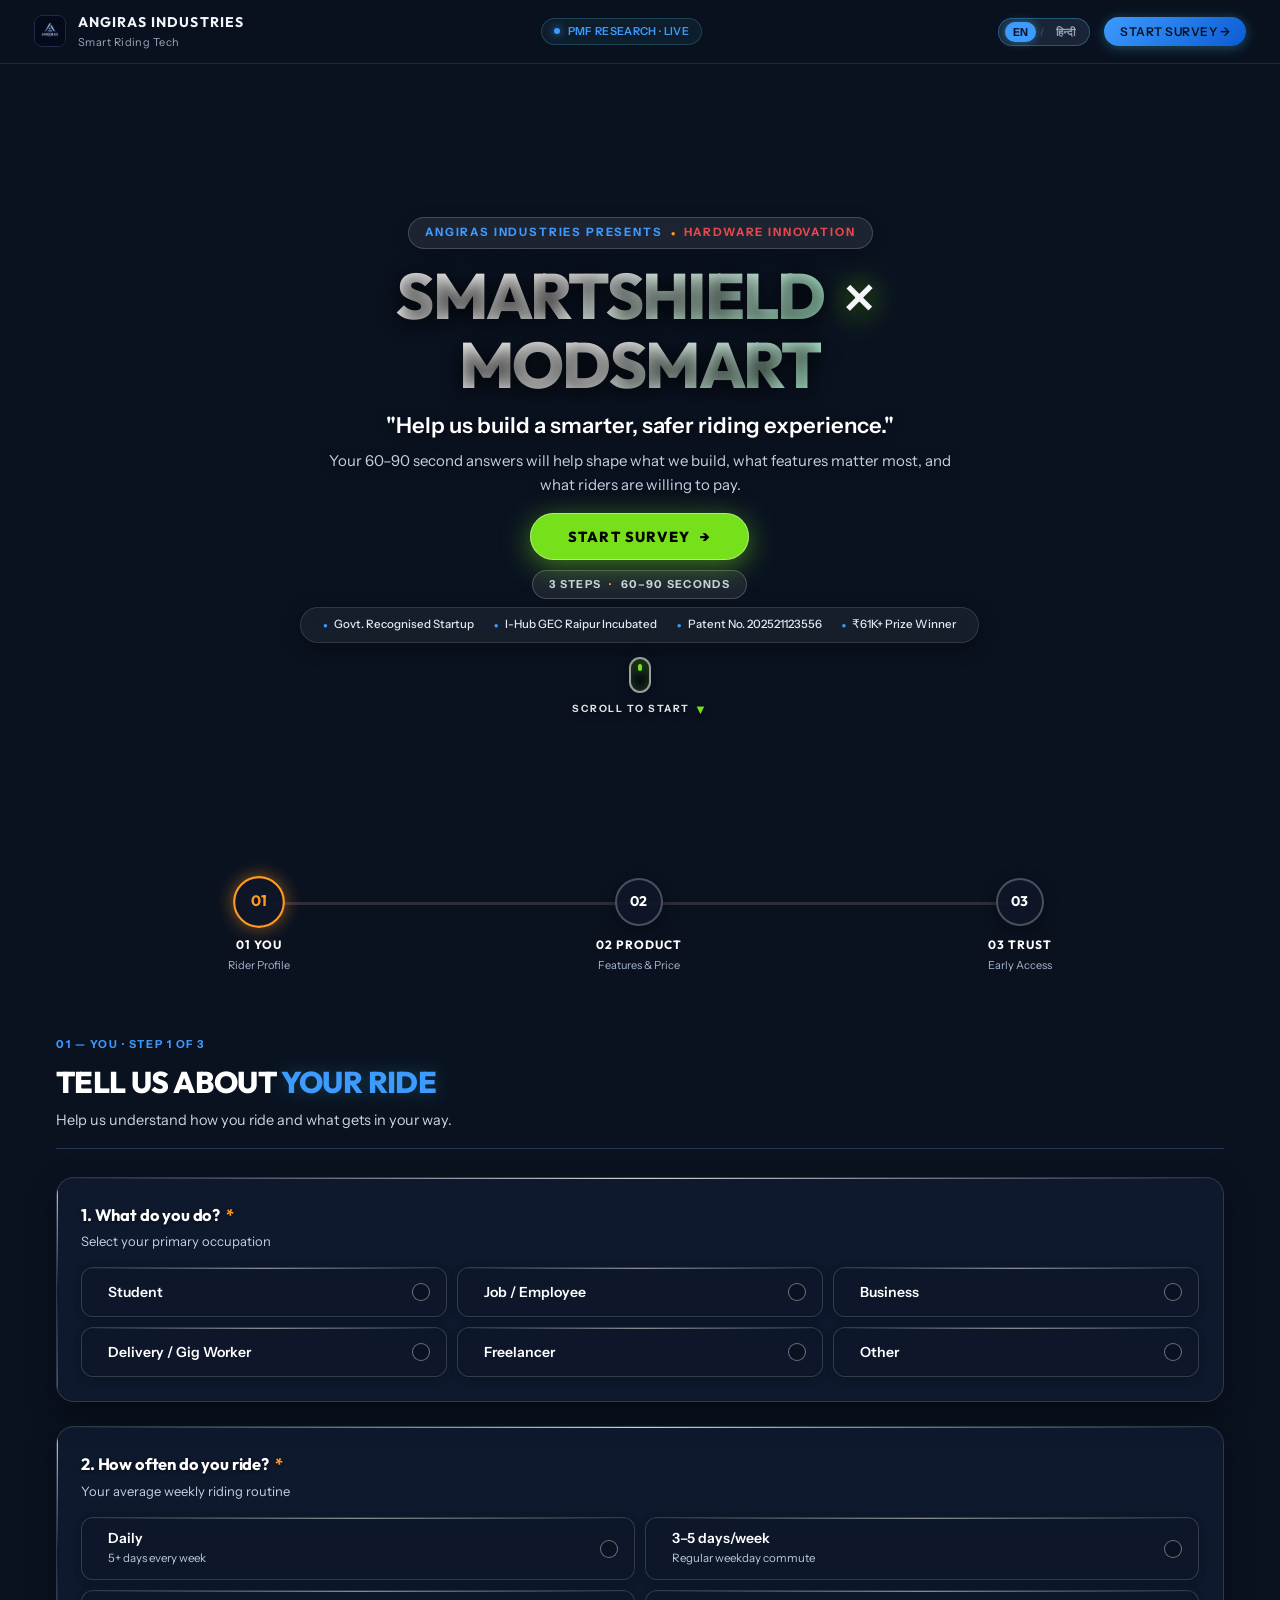
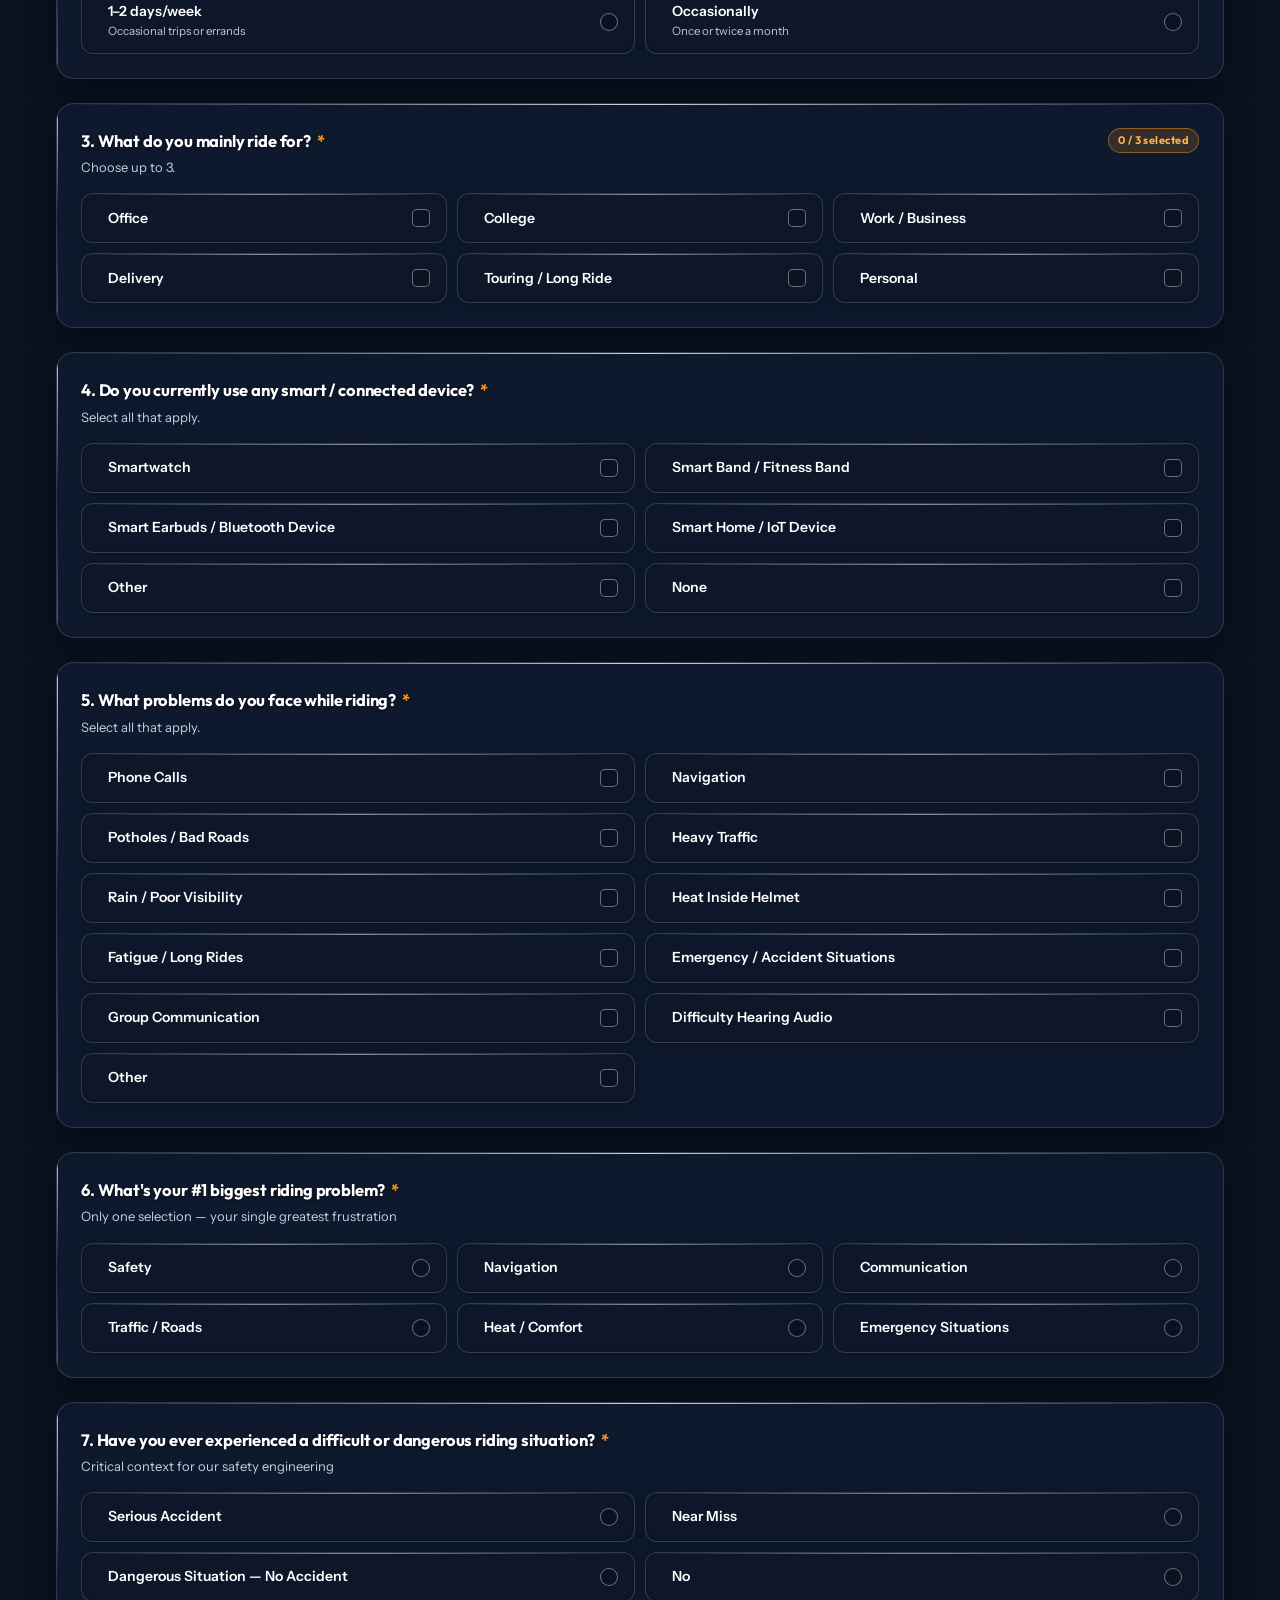
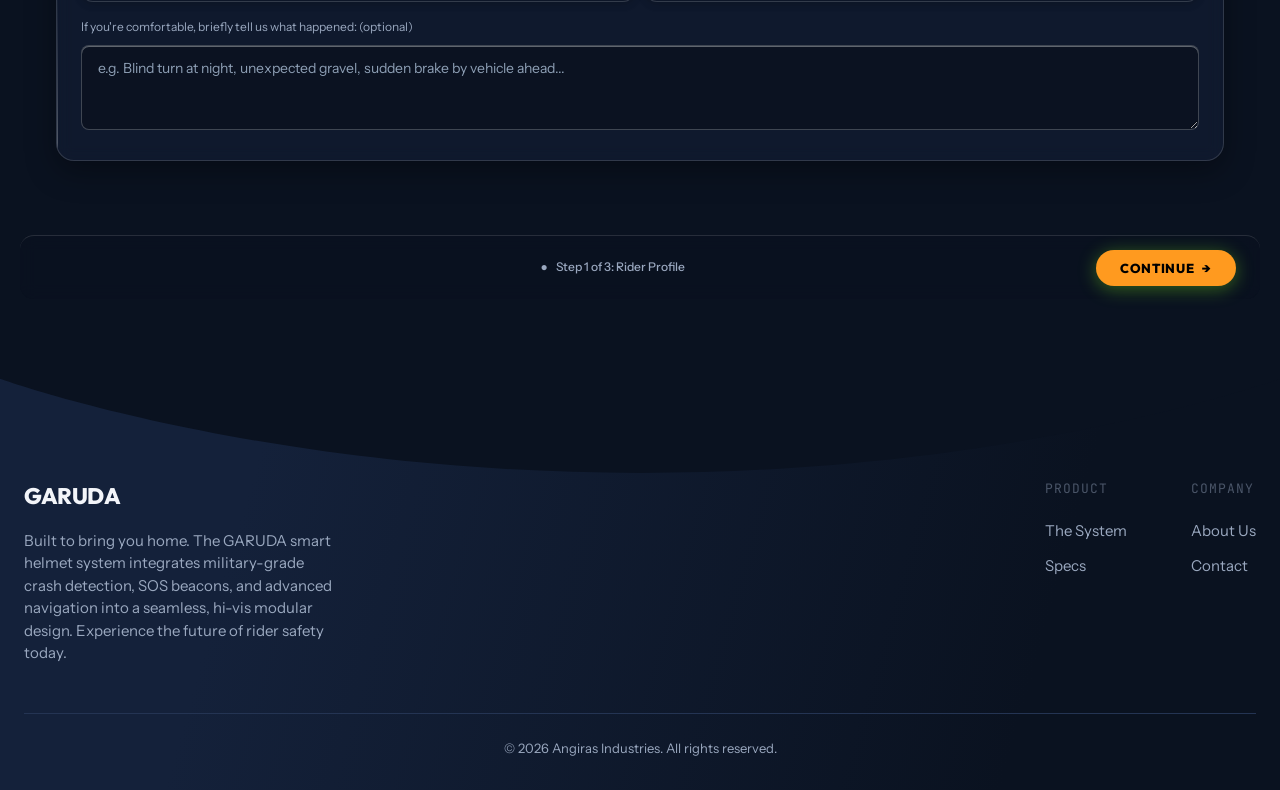
==== commit 20448802: "Improve survey page interactions and motion Co-authored-by: Copilot <223556219+Copilot@users.noreply" ====
--- a/index.html
+++ b/index.html
@@ -10,2564 +10,16 @@
   <!-- Google Fonts: Inter & Space Grotesk -->
   <link rel="preconnect" href="https://fonts.googleapis.com">
   <link rel="preconnect" href="https://fonts.gstatic.com" crossorigin>
-  <link href="https://fonts.googleapis.com/css2?family=Inter:ital,wght@0,300;0,400;0,500;0,600;0,700;1,400&family=Space+Grotesk:wght@500;600;700&display=swap" rel="stylesheet">
+  <link href="https://fonts.googleapis.com/css2?family=Instrument+Sans:ital,wght@0,400;0,500;0,600;0,700;1,400&family=JetBrains+Mono:wght@400;500;700&family=Outfit:wght@400;500;600;700;800&display=swap" rel="stylesheet">
   <link rel="preload" as="image" href="assets/Main product.jpg">
   <link rel="preload" as="image" href="assets/Upgrading kit .png">
 
 
-  <style>
-    /* ════════════════════════════════════════════════════════════════
-       DESIGN TOKENS & COLOR SYSTEM
-       Requested Palette:
-       - Bright Blue:  #51e2f5 (Primary CTA, active step, selected border, glow)
-       - Blue Green:   #9df9ef (Secondary accent, glass highlights, gradients)
-       - Dusty White:  #edf756 (Important highlights, badge accents, completion)
-       - Pink Sand:    #ffa8b6 (Secondary accent, hover glows, × divider)
-       - Dark Sand:    #a28089 (Muted elements, borders, secondary text)
-       ════════════════════════════════════════════════════════════════ */
-    :root {
-      --c-bright-blue: #38bdf8;
-      --c-blue-green: #2dd4bf;
-      --c-dusty-white: #fef08a;
-      --c-pink-sand: #fb7185;
-      --c-dark-sand: #94a3b8;
-      --c-neon-lime: #76e01a;
-      --c-lime-glow: rgba(118, 224, 26, 0.45);
-
-      /* Glass Card Tokens from reference image */
-      --glass-bg: rgba(255, 255, 255, 0.11);
-      --glass-blur: blur(12px);
-      --glass-border: 1px solid rgba(255, 255, 255, 0.3);
-      --glass-shadow: 
-        0 8px 32px rgba(0, 0, 0, 0.15),
-        inset 0 1px 0 rgba(255, 255, 255, 0.5),
-        inset 0 -1px 0 rgba(255, 255, 255, 0.1),
-        inset 0 0 26px 4px rgba(255, 255, 255, 0.13);
-
-      /* Semi-dark tech surfaces */
-      --bg-dark-0: #080d16;
-      --bg-dark-1: #0f172a;
-      --bg-dark-2: rgba(255, 255, 255, 0.08);
-      --bg-dark-3: rgba(255, 255, 255, 0.14);
-      
-      /* Glass Window & Cards */
-      --bg-window-chrome: rgba(15, 23, 42, 0.78);
-      --bg-window-body: rgba(9, 14, 26, 0.75);
-      --bg-card: rgba(255, 255, 255, 0.08);
-      --bg-card-hover: rgba(255, 255, 255, 0.14);
-      --bg-card-active: rgba(118, 224, 26, 0.16);
-
-      --border-subtle: rgba(255, 255, 255, 0.18);
-      --border-glass: rgba(255, 255, 255, 0.28);
-      --border-glass-hover: rgba(255, 255, 255, 0.55);
-      --border-active: #76e01a;
-
-      --text-white: #ffffff;
-      --text-body: #f1f5f9;
-      --text-muted: #94a3b8;
-      --text-dim: #64748b;
-
-      --radius-sm: 8px;
-      --radius-md: 14px;
-      --radius-lg: 20px;
-      --radius-xl: 20px;
-      --radius-window: 20px;
-
-      --shadow-window-default: 0 16px 48px rgba(0, 0, 0, 0.4), inset 0 1px 0 rgba(255, 255, 255, 0.5), inset 0 0 26px 4px rgba(255, 255, 255, 0.13);
-      --shadow-window-maximized: 0 24px 64px rgba(0, 0, 0, 0.55), 0 0 50px rgba(118, 224, 26, 0.2), inset 0 1px 0 rgba(255, 255, 255, 0.6);
-
-      --font-body: 'Inter', -apple-system, BlinkMacSystemFont, 'Segoe UI', Roboto, sans-serif;
-      --font-display: 'Space Grotesk', -apple-system, BlinkMacSystemFont, sans-serif;
-      --trans-fast: 0.18s ease-out;
-      --trans-smooth: 0.18s ease-out;
-    }
-
-    /* ── BASE RESETS ── */
-    *, *::before, *::after {
-      box-sizing: border-box;
-      margin: 0;
-      padding: 0;
-    }
-
-    html {
-      scroll-behavior: smooth;
-      background-color: var(--bg-dark-0);
-      color: var(--text-body);
-      font-family: var(--font-body);
-      font-size: 15px;
-      line-height: 1.55;
-      -webkit-font-smoothing: antialiased;
-      -moz-osx-font-smoothing: grayscale;
-      overflow-x: hidden;
-      width: 100%;
-    }
-
-    body {
-      min-height: 100vh;
-      overflow-x: hidden;
-      background: radial-gradient(circle at 50% 0%, rgba(81, 226, 245, 0.07) 0%, transparent 50%),
-                  radial-gradient(circle at 10% 25%, rgba(157, 249, 239, 0.04) 0%, transparent 40%),
-                  radial-gradient(circle at 90% 40%, rgba(255, 168, 182, 0.04) 0%, transparent 45%),
-                  var(--bg-dark-0);
-      position: relative;
-    }
-
-    /* Subtle background grid pattern */
-    body::before {
-      content: "";
-      position: fixed;
-      inset: 0;
-      background-image: 
-        linear-gradient(to right, rgba(81, 226, 245, 0.03) 1px, transparent 1px),
-        linear-gradient(to bottom, rgba(81, 226, 245, 0.03) 1px, transparent 1px);
-      background-size: 48px 48px;
-      pointer-events: none;
-      z-index: 0;
-    }
-
-    /* ── TYPOGRAPHY ── */
-    h1, h2, h3, h4, .font-display {
-      font-family: var(--font-display);
-      color: var(--text-white);
-      letter-spacing: -0.02em;
-      font-weight: 700;
-    }
-
-    a {
-      color: inherit;
-      text-decoration: none;
-    }
-
-    button {
-      font-family: inherit;
-      cursor: pointer;
-      border: none;
-      outline: none;
-      background: none;
-    }
-
-    input, textarea, select {
-      font-family: inherit;
-      font-size: 14px;
-      color: #ffffff;
-      border: 1px solid rgba(255, 255, 255, 0.25);
-      background: rgba(255, 255, 255, 0.08);
-      backdrop-filter: blur(8px);
-      -webkit-backdrop-filter: blur(8px);
-      border-radius: var(--radius-sm);
-      padding: 12px 16px;
-      outline: none;
-      box-shadow: inset 0 1px 0 rgba(255, 255, 255, 0.35);
-      transition: all var(--trans-fast);
-      width: 100%;
-      box-sizing: border-box;
-    }
-
-    input:focus, textarea:focus {
-      border-color: var(--c-neon-lime);
-      box-shadow: 0 0 16px rgba(118, 224, 26, 0.35), inset 0 1px 0 rgba(255, 255, 255, 0.6);
-      background: rgba(255, 255, 255, 0.12);
-    }
-
-    textarea {
-      resize: vertical;
-      min-height: 85px;
-      line-height: 1.5;
-    }
-
-    /* ════════════════════════════════════════════════════════════════
-       1. TOP HEADER
-       ════════════════════════════════════════════════════════════════ */
-    .site-header {
-      position: sticky;
-      top: 0;
-      z-index: 100;
-      width: 100%;
-      height: 64px;
-      backdrop-filter: blur(20px);
-      -webkit-backdrop-filter: blur(20px);
-      background: rgba(6, 9, 14, 0.82);
-      border-bottom: 1px solid var(--border-subtle);
-      transition: background var(--trans-smooth), border-color var(--trans-smooth);
-    }
-
-    .header-container {
-      max-width: 1260px;
-      margin: 0 auto;
-      height: 100%;
-      padding: 0 24px;
-      display: flex;
-      align-items: center;
-      justify-content: space-between;
-    }
-
-    .brand-link {
-      display: flex;
-      align-items: center;
-      gap: 12px;
-    }
-
-    .brand-logo-img {
-      width: 32px;
-      height: 32px;
-      border-radius: 8px;
-      object-fit: cover;
-      border: 1px solid var(--border-glass);
-    }
-
-    .brand-title {
-      font-family: var(--font-display);
-      font-size: 14px;
-      font-weight: 700;
-      letter-spacing: 0.08em;
-      text-transform: uppercase;
-      color: var(--text-white);
-    }
-
-    .brand-subtitle {
-      font-size: 11px;
-      color: var(--text-muted);
-      letter-spacing: 0.04em;
-    }
-
-    .header-center-pill {
-      display: inline-flex;
-      align-items: center;
-      gap: 8px;
-      padding: 4px 12px;
-      border-radius: 999px;
-      background: rgba(81, 226, 245, 0.06);
-      border: 1px solid rgba(81, 226, 245, 0.2);
-      font-size: 11px;
-      font-weight: 600;
-      color: var(--c-bright-blue);
-      letter-spacing: 0.03em;
-    }
-
-    .status-dot {
-      width: 6px;
-      height: 6px;
-      border-radius: 50%;
-      background: var(--c-bright-blue);
-      box-shadow: 0 0 8px var(--c-bright-blue);
-      animation: pulseDot 2s infinite ease-in-out;
-    }
-
-    @keyframes pulseDot {
-      0%, 100% { opacity: 1; transform: scale(1); }
-      50% { opacity: 0.4; transform: scale(0.85); }
-    }
-
-    .header-actions {
-      display: flex;
-      align-items: center;
-      gap: 14px;
-    }
-
-    .lang-switch-wrap {
-      display: inline-flex;
-      align-items: center;
-      padding: 3px 6px;
-      border-radius: 999px;
-      background: rgba(30, 41, 59, 0.85);
-      border: 1px solid rgba(56, 189, 248, 0.35);
-      gap: 4px;
-    }
-
-    .btn-lang {
-      background: transparent;
-      border: none;
-      color: #94a3b8;
-      font-size: 11px;
-      font-weight: 700;
-      padding: 3px 8px;
-      border-radius: 999px;
-      cursor: pointer;
-      transition: all 0.2s ease;
-    }
-
-    .btn-lang.is-active {
-      color: #0f172a;
-      background: var(--c-bright-blue);
-      box-shadow: 0 0 10px rgba(56, 189, 248, 0.5);
-    }
-
-    .lang-divider {
-      color: rgba(148, 163, 184, 0.4);
-      font-size: 10px;
-    }
-
-    .btn-header-cta {
-      display: inline-flex;
-      align-items: center;
-      gap: 6px;
-      padding: 7px 16px;
-      border-radius: 999px;
-      font-size: 12px;
-      font-weight: 600;
-      letter-spacing: 0.04em;
-      color: var(--bg-dark-0);
-      background: linear-gradient(135deg, var(--c-bright-blue), var(--c-blue-green));
-      box-shadow: 0 2px 12px rgba(81, 226, 245, 0.3);
-      transition: transform var(--trans-smooth), box-shadow var(--trans-smooth);
-    }
-
-    .btn-header-cta:hover {
-      transform: translateY(-1px);
-      box-shadow: 0 4px 18px rgba(81, 226, 245, 0.45);
-    }
-
-    /* ════════════════════════════════════════════════════════════════
-       2. CLEAN HERO SECTION WITH AMBIENT BACKGROUND VIDEO
-       ════════════════════════════════════════════════════════════════ */
-    .hero-section {
-      position: relative;
-      width: 100%;
-      min-height: 88vh;
-      display: flex;
-      align-items: center;
-      justify-content: center;
-      overflow: hidden;
-      background-color: var(--bg-dark-0);
-      padding: 56px 20px 48px;
-    }
-
-    /* Ambient Background Video (Full cover behind hero content) */
-    .hero-bg-video-wrap {
-      position: absolute;
-      inset: 0;
-      width: 100%;
-      height: 100%;
-      z-index: 1;
-      overflow: hidden;
-      pointer-events: none;
-    }
-
-    .hero-bg-video {
-      width: 100%;
-      height: 100%;
-      object-fit: cover;
-      object-position: center;
-      filter: brightness(0.60) saturate(1.1);
-      transform: translateZ(0);
-    }
-
-    .hero-video-scrim {
-      position: absolute;
-      inset: 0;
-      background: radial-gradient(circle at 50% 45%, rgba(15, 23, 42, 0.58) 0%, rgba(15, 23, 42, 0.82) 70%, rgba(15, 23, 42, 0.96) 100%);
-      pointer-events: none;
-    }
-
-    /* Foreground Floating Content (Above background video) */
-    .hero-foreground-content {
-      position: relative;
-      z-index: 5;
-      width: 100%;
-      max-width: 860px;
-      margin: 0 auto;
-      display: flex;
-      flex-direction: column;
-      align-items: center;
-    }
-
-    .hero-card-glass {
-      width: 100%;
-      background: var(--glass-bg);
-      backdrop-filter: var(--glass-blur);
-      -webkit-backdrop-filter: var(--glass-blur);
-      border-radius: 20px;
-      border: var(--glass-border);
-      box-shadow: var(--glass-shadow);
-      position: relative;
-      overflow: hidden;
-      padding: 38px 28px 30px;
-      display: flex;
-      flex-direction: column;
-      align-items: center;
-      text-align: center;
-    }
-
-    .hero-card-glass::before {
-      content: '';
-      position: absolute;
-      top: 0;
-      left: 0;
-      right: 0;
-      height: 1px;
-      background: linear-gradient(
-        90deg,
-        transparent,
-        rgba(255, 255, 255, 0.8),
-        transparent
-      );
-      pointer-events: none;
-    }
-
-    .hero-card-glass::after {
-      content: '';
-      position: absolute;
-      top: 0;
-      left: 0;
-      width: 1px;
-      height: 100%;
-      background: linear-gradient(
-        180deg,
-        rgba(255, 255, 255, 0.8),
-        transparent,
-        rgba(255, 255, 255, 0.3)
-      );
-      pointer-events: none;
-    }
-
-    .hero-kicker-row {
-      display: inline-flex;
-      align-items: center;
-      justify-content: center;
-      gap: 8px;
-      padding: 6px 16px;
-      border-radius: 999px;
-      background: rgba(255, 255, 255, 0.08);
-      border: 1px solid rgba(255, 255, 255, 0.25);
-      backdrop-filter: blur(12px);
-      -webkit-backdrop-filter: blur(12px);
-      margin-bottom: 12px;
-      box-shadow: 0 4px 18px rgba(0, 0, 0, 0.2);
-    }
-
-    .hero-kicker {
-      font-size: 11.5px;
-      font-weight: 700;
-      letter-spacing: 0.16em;
-      text-transform: uppercase;
-      color: var(--c-bright-blue);
-    }
-
-    .hero-kicker-dot {
-      color: var(--c-neon-lime);
-      font-size: 8px;
-    }
-
-    .hero-main-title {
-      font-size: clamp(34px, 5.6vw, 64px);
-      line-height: 1.08;
-      font-weight: 800;
-      margin-bottom: 12px;
-      letter-spacing: -0.03em;
-      text-shadow: 0 4px 20px rgba(0, 0, 0, 0.9);
-    }
-
-    .hero-main-title .x-span {
-      display: inline-block;
-      color: var(--c-neon-lime);
-      font-weight: 400;
-      margin: 0 8px;
-      filter: drop-shadow(0 0 12px rgba(118, 224, 26, 0.6));
-    }
-
-    .gradient-hero-text {
-      background: linear-gradient(135deg, #ffffff 40%, #a7f3d0 100%);
-      -webkit-background-clip: text;
-      -webkit-text-fill-color: transparent;
-    }
-
-    .hero-headline {
-      font-size: clamp(16.5px, 2.3vw, 22px);
-      font-weight: 600;
-      color: #ffffff;
-      max-width: 700px;
-      margin-bottom: 8px;
-      line-height: 1.38;
-      text-shadow: 0 2px 14px rgba(0, 0, 0, 0.95);
-    }
-
-    .hero-description {
-      font-size: 14px;
-      color: #e2e8f0;
-      max-width: 640px;
-      line-height: 1.55;
-      margin-bottom: 16px;
-      text-shadow: 0 2px 12px rgba(0, 0, 0, 0.9);
-    }
-
-    .hero-cta-group {
-      display: flex;
-      flex-direction: column;
-      align-items: center;
-      gap: 10px;
-      pointer-events: auto; /* Clickable */
-      margin-bottom: 8px;
-    }
-
-    .btn-start-hero {
-      display: inline-flex;
-      align-items: center;
-      gap: 10px;
-      padding: 14px 38px;
-      border-radius: 999px;
-      font-family: var(--font-display);
-      font-size: 14.5px;
-      font-weight: 800;
-      letter-spacing: 0.08em;
-      text-transform: uppercase;
-      color: #000000;
-      background: #76e01a;
-      box-shadow: 0 6px 28px rgba(118, 224, 26, 0.5), 0 0 0 1px rgba(255, 255, 255, 0.4) inset;
-      cursor: pointer;
-      pointer-events: auto;
-      transition: transform 0.18s ease-out, box-shadow 0.18s ease-out;
-      transform: translateZ(0);
-      touch-action: manipulation;
-    }
-
-    .btn-start-hero:hover {
-      transform: translateY(-2px) scale(1.03) translateZ(0);
-      box-shadow: 0 10px 40px rgba(118, 224, 26, 0.75);
-      background: #84ec26;
-    }
-
-    .btn-start-hero .arrow-icon {
-      transition: transform 0.18s ease;
-    }
-
-    .btn-start-hero:hover .arrow-icon {
-      transform: translateX(5px);
-    }
-
-    .hero-meta-badge {
-      display: inline-flex;
-      align-items: center;
-      gap: 8px;
-      padding: 5px 16px;
-      border-radius: 999px;
-      font-size: 11px;
-      font-weight: 700;
-      letter-spacing: 0.12em;
-      text-transform: uppercase;
-      background: rgba(255, 255, 255, 0.08);
-      border: 1px solid rgba(255, 255, 255, 0.2);
-      backdrop-filter: blur(10px);
-      -webkit-backdrop-filter: blur(10px);
-      color: #cbd5e1;
-    }
-
-    .hero-meta-badge .dot {
-      color: var(--c-neon-lime);
-    }
-
-    /* Bottom bar inside hero overlay */
-    .hero-bottom-bar {
-      width: 100%;
-      max-width: 900px;
-      display: flex;
-      flex-direction: column;
-      align-items: center;
-      gap: 12px;
-      pointer-events: auto;
-      transform: translateZ(0);
-    }
-
-    /* Dual product teaser previews in hero */
-    .hero-products-teaser {
-      display: grid;
-      grid-template-columns: 1fr 1fr;
-      gap: 14px;
-      max-width: 700px;
-      width: 100%;
-    }
-
-    .teaser-card {
-      display: flex;
-      align-items: center;
-      gap: 12px;
-      padding: 10px 16px;
-      background: rgba(255, 255, 255, 0.08);
-      border: 1px solid rgba(255, 255, 255, 0.25);
-      border-radius: 16px;
-      backdrop-filter: blur(12px);
-      -webkit-backdrop-filter: blur(12px);
-      text-align: left;
-      cursor: pointer;
-      box-shadow: 0 8px 24px rgba(0, 0, 0, 0.3), inset 0 1px 0 rgba(255, 255, 255, 0.4);
-      position: relative;
-      overflow: hidden;
-      transition: all 0.18s ease-out;
-      transform: translateZ(0);
-      touch-action: manipulation;
-    }
-
-    .teaser-card::before {
-      content: '';
-      position: absolute;
-      top: 0;
-      left: 0;
-      right: 0;
-      height: 1px;
-      background: linear-gradient(90deg, transparent, rgba(255, 255, 255, 0.7), transparent);
-      pointer-events: none;
-    }
-
-    .teaser-card:hover {
-      border-color: #76e01a;
-      background: rgba(255, 255, 255, 0.14);
-      transform: translateY(-2px) translateZ(0);
-      box-shadow: 0 8px 32px rgba(118, 224, 26, 0.35);
-    }
-
-    .teaser-img {
-      width: 46px;
-      height: 46px;
-      border-radius: 8px;
-      object-fit: cover;
-      background: var(--bg-dark-2);
-      border: 1px solid var(--border-subtle);
-      flex-shrink: 0;
-    }
-
-    .teaser-title {
-      font-family: var(--font-display);
-      font-size: 12.5px;
-      font-weight: 700;
-      color: var(--text-white);
-      letter-spacing: 0.04em;
-    }
-
-    .teaser-sub {
-      font-size: 11px;
-      color: var(--text-muted);
-    }
-
-    .teaser-price {
-      font-size: 11.5px;
-      font-weight: 600;
-      color: var(--c-bright-blue);
-    }
-
-    /* Credibility ribbon */
-    .cred-ribbon {
-      display: flex;
-      flex-wrap: wrap;
-      justify-content: center;
-      gap: 12px 20px;
-      font-size: 11.5px;
-      color: #cbd5e1;
-      background: rgba(30, 41, 59, 0.82);
-      padding: 8px 22px;
-      border-radius: 999px;
-      border: 1px solid var(--border-subtle);
-      backdrop-filter: blur(14px);
-      -webkit-backdrop-filter: blur(14px);
-      width: auto;
-      max-width: 840px;
-      box-shadow: 0 4px 20px rgba(0, 0, 0, 0.35);
-    }
-
-    .scroll-hint-pill {
-      display: inline-flex;
-      align-items: center;
-      gap: 6px;
-      font-size: 10px;
-      font-weight: 700;
-      letter-spacing: 0.12em;
-      text-transform: uppercase;
-      color: var(--c-bright-blue);
-      padding: 5px 14px;
-      background: rgba(15, 23, 42, 0.85);
-      border-radius: 999px;
-      border: 1px solid rgba(56, 189, 248, 0.35);
-      box-shadow: 0 0 16px rgba(56, 189, 248, 0.2);
-    }
-
-    .cred-item {
-      display: inline-flex;
-      align-items: center;
-      gap: 6px;
-    }
-
-    .cred-dot {
-      color: var(--c-bright-blue);
-      font-size: 8px;
-    }
-
-    /* ── HERO SCROLL DOWN ANIMATION ── */
-    .hero-scroll-indicator {
-      display: inline-flex;
-      flex-direction: column;
-      align-items: center;
-      gap: 6px;
-      margin-top: 14px;
-      cursor: pointer;
-      user-select: none;
-      animation: heroFloatBounce 1.8s ease-in-out infinite;
-      transition: transform 0.15s ease-out;
-      touch-action: manipulation;
-    }
-
-    .hero-scroll-indicator:hover {
-      transform: translateY(3px) scale(1.05);
-    }
-
-    .mouse-frame {
-      width: 22px;
-      height: 36px;
-      border-radius: 12px;
-      border: 2px solid rgba(255, 255, 255, 0.6);
-      background: rgba(0, 0, 0, 0.35);
-      backdrop-filter: blur(8px);
-      -webkit-backdrop-filter: blur(8px);
-      box-shadow: 0 4px 14px rgba(0, 0, 0, 0.4), inset 0 0 10px rgba(118, 224, 26, 0.25);
-      display: flex;
-      justify-content: center;
-      padding-top: 5px;
-    }
-
-    .mouse-wheel {
-      width: 4px;
-      height: 7px;
-      border-radius: 3px;
-      background: #76e01a;
-      box-shadow: 0 0 10px #76e01a;
-      animation: mouseWheelScroll 1.4s ease-in-out infinite;
-    }
-
-    .scroll-down-label {
-      font-size: 10px;
-      font-weight: 700;
-      letter-spacing: 0.16em;
-      text-transform: uppercase;
-      color: rgba(255, 255, 255, 0.88);
-      text-shadow: 0 2px 8px rgba(0, 0, 0, 0.8);
-      display: flex;
-      align-items: center;
-      gap: 4px;
-    }
-
-    .scroll-down-chevron {
-      color: #76e01a;
-      font-size: 13px;
-      display: inline-block;
-      animation: chevronPulse 1.4s ease-in-out infinite;
-    }
-
-    @keyframes heroFloatBounce {
-      0%, 100% { transform: translateY(0); }
-      50% { transform: translateY(6px); }
-    }
-
-    @keyframes mouseWheelScroll {
-      0% { opacity: 1; transform: translateY(0); }
-      60% { opacity: 0.2; transform: translateY(8px); }
-      100% { opacity: 0; transform: translateY(10px); }
-    }
-
-    @keyframes chevronPulse {
-      0%, 100% { transform: translateY(0); opacity: 0.7; }
-      50% { transform: translateY(3px); opacity: 1; filter: drop-shadow(0 0 6px #76e01a); }
-    }
-
-    /* ════════════════════════════════════════════════════════════════
-       3. STEP INDICATOR
-       Inspired by reference sketch: ① -------- ② -------- ③
-       ════════════════════════════════════════════════════════════════ */
-    .step-indicator-section {
-      position: relative;
-      z-index: 20;
-      max-width: 880px;
-      margin: 18px auto 26px;
-      padding: 0 24px;
-    }
-
-    .steps-nav-container {
-      position: relative;
-      display: flex;
-      align-items: center;
-      justify-content: space-between;
-    }
-
-    /* Connecting track behind nodes */
-    .steps-track-bg {
-      position: absolute;
-      top: 28px;
-      left: 48px;
-      right: 48px;
-      height: 2.5px;
-      max-height: 2.5px;
-      background: rgba(162, 128, 137, 0.25);
-      z-index: 1;
-      border-radius: 999px;
-      overflow: hidden;
-      pointer-events: none;
-    }
-
-    .steps-track-progress {
-      position: absolute;
-      top: 0;
-      left: 0;
-      height: 2.5px;
-      max-height: 2.5px;
-      width: 0%;
-      background: linear-gradient(90deg, var(--c-bright-blue), var(--c-blue-green));
-      box-shadow: 0 0 6px rgba(81, 226, 245, 0.6);
-      border-radius: 999px;
-      transition: width var(--trans-smooth);
-      pointer-events: none;
-    }
-
-    .step-node-item {
-      position: relative;
-      z-index: 3;
-      display: flex;
-      flex-direction: column;
-      align-items: center;
-      cursor: pointer;
-      background: transparent;
-      padding: 4px;
-      transition: transform var(--trans-smooth);
-    }
-
-    .step-node-item:hover {
-      transform: translateY(-2px);
-    }
-
-    .step-circle {
-      width: 48px;
-      height: 48px;
-      border-radius: 50%;
-      background: var(--bg-dark-1);
-      border: 2px solid var(--border-subtle);
-      display: flex;
-      align-items: center;
-      justify-content: center;
-      font-family: var(--font-display);
-      font-size: 14px;
-      font-weight: 700;
-      color: var(--text-muted);
-      box-shadow: 0 4px 16px rgba(0, 0, 0, 0.4);
-      transition: all var(--trans-smooth);
-    }
-
-    .step-circle .step-num {
-      transition: opacity var(--trans-smooth);
-    }
-
-    .step-circle .check-icon {
-      display: none;
-      width: 16px;
-      height: 16px;
-      stroke: var(--bg-dark-0);
-      stroke-width: 3;
-    }
-
-    .step-meta {
-      margin-top: 10px;
-      text-align: center;
-    }
-
-    .step-label {
-      font-family: var(--font-display);
-      font-size: 12px;
-      font-weight: 700;
-      letter-spacing: 0.08em;
-      text-transform: uppercase;
-      color: var(--text-muted);
-      transition: color var(--trans-smooth);
-    }
-
-    .step-desc {
-      font-size: 11px;
-      color: var(--text-dim);
-      margin-top: 2px;
-      display: block;
-      transition: color var(--trans-smooth);
-    }
-
-    /* Active step state */
-    .step-node-item.is-active .step-circle {
-      border-color: #76e01a;
-      color: #76e01a;
-      background: radial-gradient(circle, rgba(118, 224, 26, 0.22) 0%, rgba(255, 255, 255, 0.08) 100%);
-      box-shadow: 0 0 20px rgba(118, 224, 26, 0.5), 0 4px 16px rgba(0, 0, 0, 0.4);
-      transform: scale(1.08);
-    }
-
-    .step-node-item.is-active .step-label {
-      color: #76e01a;
-    }
-
-    .step-node-item.is-active .step-desc {
-      color: var(--text-body);
-    }
-
-    /* Completed step state */
-    .step-node-item.is-done .step-circle {
-      border-color: #76e01a;
-      background: #76e01a;
-      color: #000000;
-      box-shadow: 0 0 14px rgba(118, 224, 26, 0.4);
-    }
-
-    .step-node-item.is-done .step-circle .step-num {
-      display: none;
-    }
-
-    .step-node-item.is-done .step-circle .check-icon {
-      display: block;
-      stroke: #000000;
-    }
-
-    .step-node-item.is-done .step-label {
-      color: #76e01a;
-    }
-
-    /* ════════════════════════════════════════════════════════════════
-       4. SCROLL INTERACTION & MAC-STYLE SURVEY WINDOW
-       ════════════════════════════════════════════════════════════════ */
-    .survey-scroll-stage {
-      position: relative;
-      z-index: 30;
-      width: 100%;
-      min-height: 105vh;
-      padding: 0 20px 80px;
-    }
-
-    .survey-window-sticky-wrap {
-      position: sticky;
-      top: 30px;
-      width: 100%;
-      max-width: 1240px;
-      margin: 0 auto;
-      perspective: 1200px;
-      transform-style: preserve-3d;
-    }
-
-    /* The macOS Survey Window */
-    .mac-window {
-      position: relative;
-      width: 100%;
-      border-radius: 20px;
-      background: rgba(255, 255, 255, 0.11);
-      backdrop-filter: blur(14px);
-      -webkit-backdrop-filter: blur(14px);
-      border: 1px solid rgba(255, 255, 255, 0.3);
-      box-shadow: 
-        0 8px 32px rgba(0, 0, 0, 0.25),
-        inset 0 1px 0 rgba(255, 255, 255, 0.5),
-        inset 0 -1px 0 rgba(255, 255, 255, 0.1),
-        inset 0 0 26px 4px rgba(255, 255, 255, 0.13);
-      overflow: hidden;
-      display: flex;
-      flex-direction: column;
-      transition: box-shadow 0.15s ease-out, border-color 0.15s ease-out;
-      transform: none;
-      opacity: 1;
-    }
-
-    .mac-window::before {
-      content: '';
-      position: absolute;
-      top: 0;
-      left: 0;
-      right: 0;
-      height: 1px;
-      background: linear-gradient(
-        90deg,
-        transparent,
-        rgba(255, 255, 255, 0.8),
-        transparent
-      );
-      pointer-events: none;
-      z-index: 20;
-    }
-
-    .mac-window::after {
-      content: '';
-      position: absolute;
-      top: 0;
-      left: 0;
-      width: 1px;
-      height: 100%;
-      background: linear-gradient(
-        180deg,
-        rgba(255, 255, 255, 0.8),
-        transparent,
-        rgba(255, 255, 255, 0.3)
-      );
-      pointer-events: none;
-      z-index: 20;
-    }
-
-    /* When user scrolls or triggers survey, maximized state */
-    .mac-window.is-maximized {
-      transform: scale(1) translateY(0);
-      opacity: 1;
-      border-color: rgba(255, 255, 255, 0.45);
-      box-shadow: 0 16px 48px rgba(0, 0, 0, 0.35), 0 0 40px rgba(118, 224, 26, 0.15), inset 0 1px 0 rgba(255, 255, 255, 0.6);
-    }
-
-    /* Fullscreen expansion mode (triggered by green traffic light) */
-    .mac-window.is-fullscreen {
-      position: fixed !important;
-      inset: 12px;
-      max-width: none !important;
-      width: auto !important;
-      height: auto !important;
-      z-index: 9999;
-      transform: none !important;
-      border-radius: 20px;
-      box-shadow: 0 40px 120px rgba(0, 0, 0, 0.95);
-    }
-
-    /* ── MACOS TITLE BAR ── */
-    .mac-titlebar {
-      height: 48px;
-      background: rgba(14, 20, 32, 0.96);
-      border-bottom: 1px solid var(--border-subtle);
-      display: flex;
-      align-items: center;
-      justify-content: space-between;
-      padding: 0 18px;
-      user-select: none;
-      position: relative;
-      z-index: 10;
-      flex-shrink: 0;
-    }
-
-    /* Traffic Lights */
-    .traffic-lights {
-      display: flex;
-      align-items: center;
-      gap: 8px;
-      width: 80px;
-    }
-
-    .tl-dot {
-      width: 12px;
-      height: 12px;
-      border-radius: 50%;
-      position: relative;
-      cursor: pointer;
-      display: inline-flex;
-      align-items: center;
-      justify-content: center;
-      transition: transform var(--trans-smooth), filter var(--trans-smooth);
-    }
-
-    .tl-dot:hover {
-      transform: scale(1.15);
-      filter: brightness(1.2);
-    }
-
-    .tl-red {
-      background: #ff5f56;
-      border: 1px solid #e0443e;
-      box-shadow: 0 0 6px rgba(255, 95, 86, 0.4);
-    }
-
-    .tl-yellow {
-      background: #ffbd2e;
-      border: 1px solid #dea123;
-      box-shadow: 0 0 6px rgba(255, 189, 46, 0.4);
-    }
-
-    .tl-green {
-      background: #27c93f;
-      border: 1px solid #1aab29;
-      box-shadow: 0 0 6px rgba(39, 201, 63, 0.4);
-    }
-
-    .tl-dot svg {
-      opacity: 0;
-      width: 8px;
-      height: 8px;
-      stroke: rgba(0, 0, 0, 0.65);
-      stroke-width: 2.5;
-      transition: opacity 0.15s ease;
-    }
-
-    .traffic-lights:hover .tl-dot svg {
-      opacity: 1;
-    }
-
-    /* Window Center Title */
-    .window-title-group {
-      display: flex;
-      align-items: center;
-      gap: 10px;
-      position: absolute;
-      left: 50%;
-      transform: translateX(-50%);
-    }
-
-    .window-app-title {
-      font-family: var(--font-display);
-      font-size: 13px;
-      font-weight: 700;
-      letter-spacing: 0.08em;
-      text-transform: uppercase;
-      color: var(--text-white);
-      display: flex;
-      align-items: center;
-      gap: 8px;
-    }
-
-    .window-app-subtitle {
-      font-size: 10px;
-      font-weight: 600;
-      padding: 2px 7px;
-      border-radius: 4px;
-      background: rgba(162, 128, 137, 0.15);
-      color: var(--c-dark-sand);
-      letter-spacing: 0.05em;
-    }
-
-    /* Window Right Meta */
-    .window-meta-right {
-      display: flex;
-      align-items: center;
-      gap: 12px;
-    }
-
-    .window-step-pill {
-      font-family: var(--font-display);
-      font-size: 11px;
-      font-weight: 700;
-      color: var(--c-bright-blue);
-      background: rgba(81, 226, 245, 0.08);
-      border: 1px solid rgba(81, 226, 245, 0.22);
-      border-radius: 999px;
-      padding: 3px 10px;
-      letter-spacing: 0.04em;
-    }
-
-    .window-btn-tool {
-      font-size: 11px;
-      color: var(--text-muted);
-      padding: 4px 8px;
-      border-radius: 6px;
-      background: rgba(255, 255, 255, 0.04);
-      border: 1px solid var(--border-subtle);
-      transition: all var(--trans-smooth);
-      display: inline-flex;
-      align-items: center;
-      gap: 4px;
-    }
-
-    .window-btn-tool:hover {
-      color: var(--text-white);
-      border-color: var(--border-glass);
-      background: rgba(255, 255, 255, 0.08);
-    }
-
-    /* ── WINDOW CONTENT AREA ── */
-    .mac-window-body {
-      background: var(--bg-window-body);
-      max-height: 72vh;
-      overflow-y: auto;
-      overflow-x: hidden;
-      padding: 32px 36px 32px;
-      scroll-behavior: smooth;
-    }
-
-    /* Custom thin glass scrollbar */
-    .mac-window-body::-webkit-scrollbar {
-      width: 7px;
-    }
-    .mac-window-body::-webkit-scrollbar-track {
-      background: rgba(10, 15, 25, 0.6);
-    }
-    .mac-window-body::-webkit-scrollbar-thumb {
-      background: rgba(81, 226, 245, 0.25);
-      border-radius: 4px;
-    }
-    .mac-window-body::-webkit-scrollbar-thumb:hover {
-      background: rgba(81, 226, 245, 0.45);
-    }
-
-    /* ── STEP PANES SMOOTH SLIDE TRANSITIONS ── */
-    .survey-pane {
-      display: none;
-      opacity: 0;
-      will-change: transform, opacity;
-    }
-
-    .survey-pane.is-active {
-      display: block;
-      opacity: 1;
-    }
-
-    /* Slide in from right (forward navigation) */
-    .survey-pane.slide-in-right {
-      animation: slideInRight 0.28s cubic-bezier(0.22, 1, 0.36, 1) forwards;
-    }
-
-    /* Slide in from left (backward navigation) */
-    .survey-pane.slide-in-left {
-      animation: slideInLeft 0.28s cubic-bezier(0.22, 1, 0.36, 1) forwards;
-    }
-
-    /* Slide out to left (forward navigation) */
-    .survey-pane.slide-out-left {
-      animation: slideOutLeft 0.2s cubic-bezier(0.22, 1, 0.36, 1) forwards;
-    }
-
-    /* Slide out to right (backward navigation) */
-    .survey-pane.slide-out-right {
-      animation: slideOutRight 0.2s cubic-bezier(0.22, 1, 0.36, 1) forwards;
-    }
-
-    @keyframes slideInRight {
-      from { opacity: 0; transform: translateX(60px); }
-      to   { opacity: 1; transform: translateX(0); }
-    }
-
-    @keyframes slideInLeft {
-      from { opacity: 0; transform: translateX(-60px); }
-      to   { opacity: 1; transform: translateX(0); }
-    }
-
-    @keyframes slideOutLeft {
-      from { opacity: 1; transform: translateX(0); }
-      to   { opacity: 0; transform: translateX(-40px); }
-    }
-
-    @keyframes slideOutRight {
-      from { opacity: 1; transform: translateX(0); }
-      to   { opacity: 0; transform: translateX(40px); }
-    }
-
-    .pane-header {
-      margin-bottom: 28px;
-      border-bottom: 1px solid var(--border-subtle);
-      padding-bottom: 16px;
-    }
-
-    .pane-tag {
-      font-size: 11px;
-      font-weight: 700;
-      letter-spacing: 0.14em;
-      text-transform: uppercase;
-      color: var(--c-bright-blue);
-      margin-bottom: 6px;
-    }
-
-    .pane-title {
-      font-size: clamp(22px, 3.2vw, 30px);
-      font-weight: 700;
-      color: var(--text-white);
-      letter-spacing: -0.02em;
-    }
-
-    .pane-title .hl-blue {
-      color: var(--c-bright-blue);
-      text-shadow: 0 0 20px rgba(81, 226, 245, 0.25);
-    }
-
-    .pane-subtitle {
-      font-size: 13.5px;
-      color: var(--text-muted);
-      margin-top: 4px;
-    }
-
-    /* ════════════════════════════════════════════════════════════════
-       5. QUESTION CARDS & INPUT CONTROLS
-       ════════════════════════════════════════════════════════════════ */
-    /* ════════════════════════════════════════════════════════════════
-       5. QUESTION CARDS & INPUT CONTROLS (GLASSMORPHISM SPEC)
-       ════════════════════════════════════════════════════════════════ */
-    .question-card {
-      background: var(--glass-bg);
-      backdrop-filter: var(--glass-blur);
-      -webkit-backdrop-filter: var(--glass-blur);
-      border: var(--glass-border);
-      border-radius: 20px;
-      padding: 22px 24px;
-      margin-bottom: 22px;
-      box-shadow: var(--glass-shadow);
-      transition: border-color var(--trans-smooth), box-shadow var(--trans-smooth), transform var(--trans-smooth);
-      position: relative;
-      overflow: hidden;
-      scroll-margin-top: 72px;
-    }
-
-    .question-card::before {
-      content: '';
-      position: absolute;
-      top: 0;
-      left: 0;
-      right: 0;
-      height: 1px;
-      background: linear-gradient(
-        90deg,
-        transparent,
-        rgba(255, 255, 255, 0.8),
-        transparent
-      );
-      pointer-events: none;
-    }
-
-    .question-card::after {
-      content: '';
-      position: absolute;
-      top: 0;
-      left: 0;
-      width: 1px;
-      height: 100%;
-      background: linear-gradient(
-        180deg,
-        rgba(255, 255, 255, 0.8),
-        transparent,
-        rgba(255, 255, 255, 0.3)
-      );
-      pointer-events: none;
-    }
-
-    .question-card:hover {
-      border-color: rgba(118, 224, 26, 0.45);
-      box-shadow: 0 10px 36px rgba(0, 0, 0, 0.22), 0 0 20px rgba(118, 224, 26, 0.15), inset 0 1px 0 rgba(255, 255, 255, 0.6);
-    }
-
-    /* Error highlight */
-    .question-card.error-state {
-      border-color: var(--c-pink-sand) !important;
-      box-shadow: 0 0 24px rgba(255, 168, 182, 0.22);
-      animation: gentleShake 0.35s ease-in-out;
-    }
-
-    @keyframes gentleShake {
-      0%, 100% { transform: translateX(0); }
-      25% { transform: translateX(-4px); }
-      75% { transform: translateX(4px); }
-    }
-
-    .q-title-row {
-      display: flex;
-      align-items: center;
-      justify-content: space-between;
-      gap: 12px;
-      margin-bottom: 4px;
-    }
-
-    .q-title {
-      font-family: var(--font-display);
-      font-size: 16px;
-      font-weight: 700;
-      color: var(--text-white);
-      letter-spacing: -0.01em;
-    }
-
-    .req-star {
-      color: var(--c-neon-lime);
-      margin-left: 3px;
-    }
-
-    .q-helper {
-      font-size: 12.5px;
-      color: var(--text-muted);
-      margin-bottom: 16px;
-    }
-
-    .selection-counter {
-      font-family: var(--font-display);
-      font-size: 11px;
-      font-weight: 700;
-      padding: 3px 9px;
-      border-radius: 999px;
-      background: rgba(255, 255, 255, 0.08);
-      border: 1px solid var(--border-subtle);
-      color: var(--c-dark-sand);
-      letter-spacing: 0.04em;
-      transition: all var(--trans-smooth);
-      white-space: nowrap;
-    }
-
-    .selection-counter.active-count {
-      background: rgba(118, 224, 26, 0.15);
-      border-color: rgba(118, 224, 26, 0.6);
-      color: var(--c-neon-lime);
-      box-shadow: 0 0 12px rgba(118, 224, 26, 0.35);
-    }
-
-    /* Error text hint */
-    .error-text-hint {
-      display: none;
-      font-size: 12px;
-      font-weight: 600;
-      color: var(--c-pink-sand);
-      margin-top: 10px;
-    }
-
-    .error-text-hint.visible {
-      display: block;
-    }
-
-    /* Grids */
-    .choices-grid {
-      display: grid;
-      gap: 10px;
-    }
-
-    .cols-2 { grid-template-columns: repeat(2, 1fr); }
-    .cols-3 { grid-template-columns: repeat(3, 1fr); }
-
-    /* Single Choice / Multi-choice items */
-    .choice-item {
-      position: relative;
-    }
-
-    .choice-item input[type="radio"],
-    .choice-item input[type="checkbox"] {
-      position: absolute;
-      opacity: 0;
-      width: 0;
-      height: 0;
-      pointer-events: none;
-    }
-
-    .choice-label {
-      display: flex;
-      align-items: center;
-      justify-content: space-between;
-      gap: 10px;
-      padding: 12px 16px;
-      background: rgba(255, 255, 255, 0.06);
-      backdrop-filter: blur(8px);
-      -webkit-backdrop-filter: blur(8px);
-      border: 1px solid rgba(255, 255, 255, 0.22);
-      border-radius: var(--radius-md);
-      cursor: pointer;
-      min-height: 50px;
-      transition: all var(--trans-smooth);
-      user-select: none;
-      position: relative;
-      overflow: hidden;
-      box-shadow: inset 0 1px 0 rgba(255, 255, 255, 0.3);
-    }
-
-    .choice-label::before {
-      content: '';
-      position: absolute;
-      top: 0;
-      left: 0;
-      right: 0;
-      height: 1px;
-      background: linear-gradient(90deg, transparent, rgba(255, 255, 255, 0.5), transparent);
-      pointer-events: none;
-    }
-
-    .choice-label:hover {
-      border-color: rgba(118, 224, 26, 0.55);
-      background: rgba(255, 255, 255, 0.12);
-      transform: translateY(-1px);
-    }
-
-    .choice-left {
-      display: flex;
-      align-items: center;
-      gap: 10px;
-    }
-
-    .choice-icon {
-      font-size: 17px;
-      flex-shrink: 0;
-    }
-
-    .choice-text-col {
-      display: flex;
-      flex-direction: column;
-    }
-
-    .c-text {
-      font-size: 13.5px;
-      font-weight: 500;
-      color: var(--text-white);
-      line-height: 1.25;
-    }
-
-    .c-subtext {
-      font-size: 11px;
-      color: var(--text-muted);
-      margin-top: 2px;
-    }
-
-    .c-indicator {
-      width: 18px;
-      height: 18px;
-      border-radius: 50%;
-      border: 1.5px solid rgba(255, 255, 255, 0.35);
-      background: rgba(0, 0, 0, 0.3);
-      position: relative;
-      flex-shrink: 0;
-      transition: all var(--trans-smooth);
-    }
-
-    /* Checkbox indicator gets squircle shape */
-    input[type="checkbox"] + .choice-label .c-indicator {
-      border-radius: 5px;
-    }
-
-    /* Selected state with neon lime accent */
-    .choice-item input:checked + .choice-label {
-      border-color: var(--c-neon-lime);
-      background: rgba(118, 224, 26, 0.16);
-      box-shadow: 0 0 18px rgba(118, 224, 26, 0.35), inset 0 0 0 1px var(--c-neon-lime);
-    }
-
-    .choice-item input:checked + .choice-label .c-text {
-      color: #ffffff;
-      font-weight: 600;
-    }
-
-    .choice-item input:checked + .choice-label .c-indicator {
-      border-color: var(--c-neon-lime);
-      background: var(--c-neon-lime);
-      box-shadow: 0 0 12px rgba(118, 224, 26, 0.7);
-    }
-
-    .choice-item input:checked + .choice-label .c-indicator::after {
-      content: "";
-      position: absolute;
-      inset: 4px;
-      border-radius: 50%;
-      background: #000000;
-    }
-
-    input[type="checkbox"]:checked + .choice-label .c-indicator::after {
-      content: "";
-      position: absolute;
-      left: 5px;
-      top: 2px;
-      width: 4px;
-      height: 8px;
-      border: solid #000000;
-      border-width: 0 2px 2px 0;
-      transform: rotate(45deg);
-      border-radius: 0;
-      background: none;
-    }
-
-    /* Disabled option when limit reached */
-    .choice-item.disabled-opt {
-      opacity: 0.38;
-      pointer-events: none;
-    }
-
-    /* Other inline input reveal */
-    .other-input-reveal {
-      display: none;
-      margin-top: 12px;
-    }
-
-    .other-input-reveal.visible {
-      display: block;
-    }
-
-    /* ════════════════════════════════════════════════════════════════
-       PAGE 2: DUAL PRODUCT CARDS & DYNAMIC PRICING
-       ════════════════════════════════════════════════════════════════ */
-    .product-cards-grid {
-      display: grid;
-      grid-template-columns: repeat(2, 1fr);
-      gap: 16px;
-      margin-bottom: 14px;
-    }
-
-    .product-card-opt {
-      position: relative;
-    }
-
-    .product-card-opt input[type="radio"] {
-      position: absolute;
-      opacity: 0;
-      width: 0;
-      height: 0;
-    }
-
-    .product-card-wrap {
-      display: flex;
-      flex-direction: column;
-      border: var(--glass-border);
-      border-radius: 20px;
-      background: var(--glass-bg);
-      backdrop-filter: var(--glass-blur);
-      -webkit-backdrop-filter: var(--glass-blur);
-      box-shadow: var(--glass-shadow);
-      position: relative;
-      overflow: hidden;
-      cursor: pointer;
-      transition: all var(--trans-smooth);
-      height: 100%;
-    }
-
-    .product-card-wrap::before {
-      content: '';
-      position: absolute;
-      top: 0;
-      left: 0;
-      right: 0;
-      height: 1px;
-      background: linear-gradient(90deg, transparent, rgba(255, 255, 255, 0.8), transparent);
-      pointer-events: none;
-      z-index: 2;
-    }
-
-    .product-card-wrap::after {
-      content: '';
-      position: absolute;
-      top: 0;
-      left: 0;
-      width: 1px;
-      height: 100%;
-      background: linear-gradient(180deg, rgba(255, 255, 255, 0.8), transparent, rgba(255, 255, 255, 0.3));
-      pointer-events: none;
-      z-index: 2;
-    }
-
-    .product-card-wrap:hover {
-      border-color: rgba(118, 224, 26, 0.5);
-      transform: translateY(-2px);
-      box-shadow: 0 12px 36px rgba(0, 0, 0, 0.3), 0 0 24px rgba(118, 224, 26, 0.2);
-    }
-
-    .product-card-opt input:checked + .product-card-wrap {
-      border-color: var(--c-neon-lime);
-      background: rgba(118, 224, 26, 0.12);
-      box-shadow: 0 0 28px rgba(118, 224, 26, 0.35), inset 0 0 0 1px var(--c-neon-lime);
-    }
-
-    .p-card-media {
-      position: relative;
-      width: 100%;
-      height: 150px;
-      background: var(--bg-dark-0);
-      overflow: hidden;
-    }
-
-    .p-card-media img {
-      width: 100%;
-      height: 100%;
-      object-fit: cover;
-      transition: transform 0.4s ease;
-    }
-
-    .product-card-wrap:hover .p-card-media img {
-      transform: scale(1.05);
-    }
-
-    .p-card-badge {
-      position: absolute;
-      top: 10px;
-      left: 10px;
-      padding: 3px 8px;
-      border-radius: 6px;
-      font-size: 10px;
-      font-weight: 700;
-      letter-spacing: 0.05em;
-      text-transform: uppercase;
-      background: rgba(6, 9, 14, 0.85);
-      border: 1px solid var(--border-glass);
-      color: var(--c-neon-lime);
-      backdrop-filter: blur(8px);
-    }
-
-    .p-card-check {
-      position: absolute;
-      top: 10px;
-      right: 10px;
-      width: 22px;
-      height: 22px;
-      border-radius: 50%;
-      border: 1.5px solid rgba(255, 255, 255, 0.35);
-      background: rgba(0, 0, 0, 0.4);
-      display: flex;
-      align-items: center;
-      justify-content: center;
-      transition: all var(--trans-smooth);
-    }
-
-    .product-card-opt input:checked + .product-card-wrap .p-card-check {
-      border-color: var(--c-neon-lime);
-      background: var(--c-neon-lime);
-    }
-
-    .product-card-opt input:checked + .product-card-wrap .p-card-check::after {
-      content: "";
-      width: 5px;
-      height: 9px;
-      border: solid #000000;
-      border-width: 0 2px 2px 0;
-      transform: rotate(45deg);
-      margin-top: -2px;
-    }
-
-    .p-card-content {
-      padding: 16px;
-      display: flex;
-      flex-direction: column;
-      flex-grow: 1;
-    }
-
-    .p-card-title {
-      font-family: var(--font-display);
-      font-size: 17px;
-      font-weight: 700;
-      color: var(--text-white);
-      letter-spacing: 0.02em;
-    }
-
-    .p-card-sub {
-      font-size: 12px;
-      color: var(--text-muted);
-      margin-top: 2px;
-    }
-
-    .p-card-price-range {
-      font-family: var(--font-display);
-      font-size: 14px;
-      font-weight: 700;
-      color: var(--c-neon-lime);
-      margin: 8px 0 10px;
-    }
-
-    .p-card-features {
-      list-style: none;
-      font-size: 11.5px;
-      color: var(--text-muted);
-      display: flex;
-      flex-wrap: wrap;
-      gap: 6px;
-      margin-top: auto;
-    }
-
-    .p-card-features li {
-      background: rgba(255, 255, 255, 0.06);
-      padding: 3px 8px;
-      border-radius: 4px;
-      border: 1px solid var(--border-subtle);
-    }
-
-    .product-secondary-grid {
-      display: grid;
-      grid-template-columns: 1fr 1fr;
-      gap: 10px;
-    }
-
-    /* Dynamic Pricing Group Cards */
-    .pricing-group-card {
-      background: var(--glass-bg);
-      backdrop-filter: var(--glass-blur);
-      -webkit-backdrop-filter: var(--glass-blur);
-      border: var(--glass-border);
-      border-radius: 16px;
-      box-shadow: var(--glass-shadow);
-      position: relative;
-      overflow: hidden;
-      padding: 16px;
-      margin-top: 12px;
-    }
-
-    .pricing-group-card::before {
-      content: '';
-      position: absolute;
-      top: 0;
-      left: 0;
-      right: 0;
-      height: 1px;
-      background: linear-gradient(90deg, transparent, rgba(255, 255, 255, 0.7), transparent);
-      pointer-events: none;
-    }
-
-    .pricing-group-header {
-      display: flex;
-      align-items: center;
-      justify-content: space-between;
-      margin-bottom: 12px;
-    }
-
-    .pricing-group-title {
-      font-family: var(--font-display);
-      font-size: 13px;
-      font-weight: 700;
-      color: var(--c-neon-lime);
-      display: inline-flex;
-      align-items: center;
-      gap: 9px;
-    }
-
-    .pricing-thumb {
-      width: 26px;
-      height: 26px;
-      border-radius: 6px;
-      object-fit: cover;
-      border: 1.5px solid rgba(118, 224, 26, 0.5);
-      cursor: zoom-in;
-      transition: transform var(--trans-fast), border-color var(--trans-fast), box-shadow var(--trans-fast);
-      vertical-align: middle;
-      box-shadow: 0 2px 6px rgba(0, 0, 0, 0.4);
-    }
-
-    .pricing-thumb:hover {
-      transform: scale(1.15);
-      border-color: var(--c-neon-lime);
-      box-shadow: 0 0 12px rgba(118, 224, 26, 0.6);
-    }
-
-    .price-pill-grid {
-      display: grid;
-      grid-template-columns: repeat(5, 1fr);
-      gap: 8px;
-    }
-
-    .price-pill-item {
-      position: relative;
-    }
-
-    .price-pill-item input[type="radio"] {
-      position: absolute;
-      opacity: 0;
-      width: 0;
-      height: 0;
-    }
-
-    .price-pill-label {
-      display: flex;
-      flex-direction: column;
-      align-items: center;
-      justify-content: center;
-      padding: 10px 4px;
-      border: 1px solid rgba(255, 255, 255, 0.24);
-      border-radius: var(--radius-sm);
-      background: rgba(255, 255, 255, 0.05);
-      cursor: pointer;
-      transition: all var(--trans-smooth);
-      text-align: center;
-      user-select: none;
-    }
-
-    .price-pill-label:hover {
-      border-color: var(--c-neon-lime);
-      transform: translateY(-2px);
-    }
-
-    .price-pill-item input:checked + .price-pill-label {
-      border-color: var(--c-neon-lime);
-      background: rgba(118, 224, 26, 0.18);
-      box-shadow: 0 0 16px rgba(118, 224, 26, 0.35);
-    }
-
-    .price-number {
-      font-family: var(--font-display);
-      font-size: 14px;
-      font-weight: 700;
-      color: var(--text-white);
-    }
-
-    .price-pill-item input:checked + .price-pill-label .price-number {
-      color: var(--c-neon-lime);
-    }
-
-    .price-desc {
-      font-size: 10px;
-      color: var(--text-muted);
-      margin-top: 2px;
-    }
-
-    /* ════════════════════════════════════════════════════════════════
-       PAGE 3: PURCHASE INTENT & EARLY ACCESS
-       ════════════════════════════════════════════════════════════════ */
-    .purchase-intent-grid {
-      display: grid;
-      grid-template-columns: 1fr 1fr;
-      gap: 10px;
-    }
-
-    .intent-option {
-      position: relative;
-    }
-
-    .intent-option input[type="radio"] {
-      position: absolute;
-      opacity: 0;
-      width: 0;
-      height: 0;
-    }
-
-    .intent-label {
-      display: flex;
-      align-items: flex-start;
-      gap: 12px;
-      padding: 14px 16px;
-      background: rgba(255, 255, 255, 0.06);
-      backdrop-filter: blur(8px);
-      -webkit-backdrop-filter: blur(8px);
-      border: 1px solid rgba(255, 255, 255, 0.25);
-      border-radius: var(--radius-md);
-      cursor: pointer;
-      transition: all var(--trans-smooth);
-      height: 100%;
-      position: relative;
-      overflow: hidden;
-      box-shadow: inset 0 1px 0 rgba(255, 255, 255, 0.3);
-    }
-
-    .intent-label::before {
-      content: '';
-      position: absolute;
-      top: 0;
-      left: 0;
-      right: 0;
-      height: 1px;
-      background: linear-gradient(90deg, transparent, rgba(255, 255, 255, 0.5), transparent);
-      pointer-events: none;
-    }
-
-    .intent-label:hover {
-      border-color: var(--c-neon-lime);
-      background: rgba(255, 255, 255, 0.12);
-      transform: translateY(-1px);
-    }
-
-    .intent-option input:checked + .intent-label {
-      border-color: var(--c-neon-lime);
-      background: rgba(118, 224, 26, 0.15);
-      box-shadow: 0 0 18px rgba(118, 224, 26, 0.35);
-    }
-
-    .intent-icon {
-      font-size: 20px;
-      margin-top: 2px;
-    }
-
-    .intent-name {
-      font-family: var(--font-display);
-      font-size: 13.5px;
-      font-weight: 700;
-      color: var(--text-white);
-    }
-
-    .intent-info {
-      font-size: 11px;
-      color: var(--text-muted);
-      margin-top: 3px;
-      line-height: 1.35;
-    }
-
-    /* Early Access Box */
-    .early-access-card {
-      background: var(--glass-bg);
-      backdrop-filter: var(--glass-blur);
-      -webkit-backdrop-filter: var(--glass-blur);
-      border: var(--glass-border);
-      border-radius: 20px;
-      box-shadow: var(--glass-shadow);
-      position: relative;
-      overflow: hidden;
-      padding: 24px;
-      margin-top: 24px;
-    }
-
-    .early-access-card::before {
-      content: '';
-      position: absolute;
-      top: 0;
-      left: 0;
-      right: 0;
-      height: 1px;
-      background: linear-gradient(
-        90deg,
-        transparent,
-        rgba(255, 255, 255, 0.8),
-        transparent
-      );
-      pointer-events: none;
-    }
-
-    .early-access-card::after {
-      content: '';
-      position: absolute;
-      top: 0;
-      left: 0;
-      width: 1px;
-      height: 100%;
-      background: linear-gradient(
-        180deg,
-        rgba(255, 255, 255, 0.8),
-        transparent,
-        rgba(255, 255, 255, 0.3)
-      );
-      pointer-events: none;
-    }
-
-    .ea-badge-pill {
-      display: inline-block;
-      font-size: 10.5px;
-      font-weight: 700;
-      letter-spacing: 0.12em;
-      text-transform: uppercase;
-      padding: 3px 10px;
-      border-radius: 999px;
-      background: rgba(118, 224, 26, 0.15);
-      border: 1px solid var(--c-neon-lime);
-      color: var(--c-neon-lime);
-      margin-bottom: 8px;
-    }
-
-    .ea-header {
-      font-size: 18px;
-      font-weight: 700;
-      color: var(--text-white);
-      margin-bottom: 4px;
-    }
-
-    .ea-desc {
-      font-size: 13px;
-      color: var(--text-muted);
-      margin-bottom: 16px;
-    }
-
-    .ea-fields-row {
-      display: grid;
-      grid-template-columns: repeat(3, 1fr);
-      gap: 12px;
-      margin-bottom: 16px;
-    }
-
-    .ea-opt-wrap {
-      display: flex;
-      align-items: center;
-      gap: 10px;
-      cursor: pointer;
-      margin-bottom: 18px;
-      user-select: none;
-    }
-
-    .ea-opt-wrap input[type="checkbox"] {
-      width: 18px;
-      height: 18px;
-      accent-color: var(--c-neon-lime);
-      cursor: pointer;
-      flex-shrink: 0;
-    }
-
-    .ea-opt-text {
-      font-size: 13px;
-      font-weight: 500;
-      color: var(--text-white);
-    }
-
-    .btn-submit-action {
-      display: inline-flex;
-      align-items: center;
-      justify-content: center;
-      gap: 10px;
-      width: 100%;
-      max-width: 420px;
-      padding: 14px 28px;
-      border-radius: 999px;
-      font-family: var(--font-display);
-      font-size: 15px;
-      font-weight: 800;
-      letter-spacing: 0.05em;
-      text-transform: uppercase;
-      color: #000000;
-      background: var(--c-neon-lime);
-      box-shadow: 0 4px 24px rgba(118, 224, 26, 0.45);
-      transition: all var(--trans-smooth);
-    }
-
-    .btn-submit-action:hover {
-      transform: translateY(-2px);
-      box-shadow: 0 8px 32px rgba(118, 224, 26, 0.65);
-    }
-
-    .skip-ea-btn {
-      font-size: 12px;
-      color: var(--c-dark-sand);
-      cursor: pointer;
-      text-decoration: underline;
-      transition: color var(--trans-smooth);
-    }
-
-    .skip-ea-btn:hover {
-      color: var(--text-white);
-    }
-
-    /* ════════════════════════════════════════════════════════════════
-       6. STICKY FOOTER / ACTION AREA INSIDE MAC WINDOW
-       ════════════════════════════════════════════════════════════════ */
-    .mac-window-footer {
-      height: 64px;
-      background: rgba(12, 17, 28, 0.96);
-      border-top: 1px solid var(--border-subtle);
-      display: flex;
-      align-items: center;
-      justify-content: space-between;
-      padding: 0 24px;
-      flex-shrink: 0;
-      position: relative;
-      z-index: 10;
-    }
-
-    .btn-win-back {
-      display: inline-flex;
-      align-items: center;
-      gap: 6px;
-      padding: 9px 18px;
-      border-radius: 999px;
-      font-family: var(--font-display);
-      font-size: 12.5px;
-      font-weight: 600;
-      letter-spacing: 0.04em;
-      color: var(--text-muted);
-      background: rgba(255, 255, 255, 0.06);
-      border: 1px solid var(--border-subtle);
-      transition: all var(--trans-smooth);
-    }
-
-    .btn-win-back:hover {
-      color: var(--text-white);
-      border-color: var(--border-glass);
-      background: rgba(255, 255, 255, 0.12);
-      transform: translateX(-2px);
-    }
-
-    .btn-win-back.is-hidden {
-      visibility: hidden;
-      opacity: 0;
-      pointer-events: none;
-    }
-
-    .win-footer-status {
-      font-size: 12px;
-      font-weight: 500;
-      color: var(--text-dim);
-      display: flex;
-      align-items: center;
-      gap: 8px;
-    }
-
-    .btn-win-continue {
-      display: inline-flex;
-      align-items: center;
-      gap: 8px;
-      padding: 10px 24px;
-      border-radius: 999px;
-      font-family: var(--font-display);
-      font-size: 13px;
-      font-weight: 800;
-      letter-spacing: 0.05em;
-      color: #000000;
-      background: var(--c-neon-lime);
-      box-shadow: 0 3px 18px rgba(118, 224, 26, 0.4);
-      transition: all var(--trans-smooth);
-    }
-
-    .btn-win-continue:hover {
-      transform: translateY(-1px);
-      box-shadow: 0 5px 24px rgba(118, 224, 26, 0.6);
-    }
-
-    .btn-win-continue .arrow {
-      transition: transform var(--trans-smooth);
-    }
-
-    .btn-win-continue:hover .arrow {
-      transform: translateX(3px);
-    }
-
-    /* ════════════════════════════════════════════════════════════════
-       7. SUCCESS STATE (INSIDE MAC WINDOW)
-       ════════════════════════════════════════════════════════════════ */
-    .success-pane {
-      display: none;
-      text-align: center;
-      padding: 44px 20px;
-    }
-
-    .success-pane.is-active {
-      display: block;
-      animation: fadeInScale 0.5s ease-out;
-    }
-
-    @keyframes fadeInScale {
-      from { opacity: 0; transform: scale(0.95); }
-      to { opacity: 1; transform: scale(1); }
-    }
-
-    .success-icon-ring {
-      width: 72px;
-      height: 72px;
-      border-radius: 50%;
-      background: radial-gradient(circle, rgba(81, 226, 245, 0.2) 0%, rgba(10, 15, 25, 0.8) 100%);
-      border: 2px solid var(--c-bright-blue);
-      box-shadow: 0 0 35px rgba(81, 226, 245, 0.5);
-      display: flex;
-      align-items: center;
-      justify-content: center;
-      font-size: 32px;
-      margin: 0 auto 20px;
-      animation: rocketFloat 2.5s infinite ease-in-out;
-    }
-
-    @keyframes rocketFloat {
-      0%, 100% { transform: translateY(0); }
-      50% { transform: translateY(-6px); }
-    }
-
-    .success-title {
-      font-size: clamp(26px, 4vw, 36px);
-      color: var(--text-white);
-      margin-bottom: 12px;
-    }
-
-    .success-lead {
-      font-size: 16px;
-      color: var(--text-body);
-      max-width: 580px;
-      margin: 0 auto 10px;
-      line-height: 1.45;
-    }
-
-    .success-sub {
-      font-size: 13.5px;
-      color: var(--text-muted);
-      max-width: 520px;
-      margin: 0 auto 28px;
-    }
-
-    .success-chips-row {
-      display: flex;
-      flex-wrap: wrap;
-      justify-content: center;
-      gap: 10px;
-      margin-bottom: 28px;
-    }
-
-    .succ-chip {
-      font-size: 11px;
-      font-weight: 600;
-      color: var(--c-bright-blue);
-      background: rgba(81, 226, 245, 0.08);
-      border: 1px solid rgba(81, 226, 245, 0.25);
-      border-radius: 999px;
-      padding: 5px 14px;
-    }
-
-    .btn-visit-site {
-      display: inline-flex;
-      align-items: center;
-      gap: 8px;
-      padding: 11px 26px;
-      border-radius: 999px;
-      font-size: 13px;
-      font-weight: 600;
-      color: var(--bg-dark-0);
-      background: var(--c-bright-blue);
-      box-shadow: 0 4px 20px rgba(81, 226, 245, 0.35);
-      transition: all var(--trans-smooth);
-    }
-
-    .btn-visit-site:hover {
-      transform: translateY(-2px);
-      box-shadow: 0 6px 28px rgba(81, 226, 245, 0.55);
-    }
-
-    /* Loading Spinner */
-    .btn-spinner {
-      display: none;
-      width: 18px;
-      height: 18px;
-      border: 2px solid rgba(0, 0, 0, 0.2);
-      border-top-color: #000;
-      border-radius: 50%;
-      animation: spin 0.7s linear infinite;
-    }
-
-    @keyframes spin {
-      to { transform: rotate(360deg); }
-    }
-
-    .btn-submit-action.is-loading .btn-spinner {
-      display: block;
-    }
-
-    .btn-submit-action.is-loading .btn-label-text {
-      display: none;
-    }
-
-    /* ── IMAGE LIGHTBOX MODAL ── */
-    .image-lightbox {
-      position: fixed;
-      inset: 0;
-      z-index: 99999;
-      background: rgba(4, 7, 12, 0.88);
-      backdrop-filter: blur(22px);
-      -webkit-backdrop-filter: blur(22px);
-      display: flex;
-      align-items: center;
-      justify-content: center;
-      padding: 20px;
-      opacity: 0;
-      pointer-events: none;
-      transition: opacity 0.22s cubic-bezier(0.16, 1, 0.3, 1);
-    }
-
-    .image-lightbox.is-open {
-      opacity: 1;
-      pointer-events: auto;
-    }
-
-    .lightbox-dialog {
-      background: var(--bg-window-chrome);
-      border: 1px solid var(--border-glass-hover);
-      border-radius: var(--radius-lg);
-      box-shadow: 0 35px 100px rgba(0, 0, 0, 0.95), 0 0 50px rgba(81, 226, 245, 0.2);
-      max-width: 92vw;
-      max-height: 90vh;
-      overflow: hidden;
-      display: flex;
-      flex-direction: column;
-      transform: scale(0.93);
-      transition: transform 0.22s cubic-bezier(0.16, 1, 0.3, 1);
-    }
-
-    .image-lightbox.is-open .lightbox-dialog {
-      transform: scale(1);
-    }
-
-    .lightbox-header {
-      padding: 12px 18px;
-      display: flex;
-      align-items: center;
-      justify-content: space-between;
-      border-bottom: 1px solid var(--border-subtle);
-      background: rgba(14, 20, 32, 0.96);
-    }
-
-    .lightbox-title {
-      font-family: var(--font-display);
-      font-size: 13.5px;
-      font-weight: 700;
-      color: var(--text-white);
-      letter-spacing: 0.04em;
-    }
-
-    .lightbox-close-btn {
-      width: 30px;
-      height: 30px;
-      border-radius: 50%;
-      background: rgba(255, 255, 255, 0.08);
-      border: 1px solid var(--border-subtle);
-      color: var(--text-white);
-      font-size: 14px;
-      display: flex;
-      align-items: center;
-      justify-content: center;
-      cursor: pointer;
-      transition: all var(--trans-smooth);
-    }
-
-    .lightbox-close-btn:hover {
-      background: rgba(255, 95, 86, 0.25);
-      border-color: #ff5f56;
-      color: #ff5f56;
-      transform: rotate(90deg);
-    }
-
-    .lightbox-body {
-      padding: 16px;
-      display: flex;
-      align-items: center;
-      justify-content: center;
-      max-height: calc(90vh - 65px);
-      overflow: auto;
-      background: var(--bg-dark-0);
-    }
-
-    .lightbox-body img {
-      max-width: 100%;
-      max-height: calc(85vh - 75px);
-      object-fit: contain;
-      border-radius: var(--radius-md);
-      box-shadow: 0 10px 40px rgba(0,0,0,0.7);
-    }
-
-    /* Zoom pill on product image hover */
-    .zoom-hint-btn {
-      position: absolute;
-      bottom: 8px;
-      right: 8px;
-      display: inline-flex;
-      align-items: center;
-      gap: 5px;
-      padding: 4px 10px;
-      border-radius: 999px;
-      background: rgba(6, 9, 14, 0.88);
-      border: 1px solid var(--border-glass);
-      color: var(--c-bright-blue);
-      font-size: 10.5px;
-      font-weight: 600;
-      letter-spacing: 0.04em;
-      backdrop-filter: blur(8px);
-      cursor: pointer;
-      transition: all var(--trans-smooth);
-      z-index: 5;
-    }
-
-    .zoom-hint-btn:hover {
-      background: var(--c-bright-blue);
-      color: var(--bg-dark-0);
-      transform: scale(1.05);
-      box-shadow: 0 2px 12px rgba(81, 226, 245, 0.5);
-    }
-
-    .teaser-card {
-      cursor: pointer;
-    }
-
-    /* ════════════════════════════════════════════════════════════════
-       8. RESPONSIVE BREAKPOINTS (MOBILE & TABLET)
-       ════════════════════════════════════════════════════════════════ */
-    @media (max-width: 900px) {
-      .cols-3 { grid-template-columns: repeat(2, 1fr); }
-      .price-pill-grid { grid-template-columns: repeat(3, 1fr); }
-      .ea-fields-row { grid-template-columns: 1fr; }
-    }
-
-    @media (max-width: 768px) {
-      .site-header { height: 52px; }
-      .header-container { padding: 0 12px; }
-      .brand-logo-img { width: 26px; height: 26px; }
-      .brand-title { font-size: 11.5px; letter-spacing: 0.05em; }
-      .brand-subtitle { display: none; }
-      .header-center-pill { display: none; }
-      .btn-header-cta { padding: 6px 12px; font-size: 11px; white-space: nowrap; }
-
-      .hero-section {
-        min-height: auto;
-        padding: 28px 12px 32px;
-      }
-      .hero-foreground-content {
-        max-width: 100%;
-        padding: 0;
-      }
-      .hero-card-glass {
-        padding: 24px 14px 20px;
-        border-radius: var(--radius-lg);
-      }
-      .hero-kicker { font-size: 9.5px; letter-spacing: 0.08em; }
-      .hero-main-title {
-        font-size: clamp(24px, 7vw, 32px);
-        display: flex;
-        flex-wrap: wrap;
-        justify-content: center;
-        align-items: center;
-        gap: 2px 6px;
-        line-height: 1.25;
-      }
-      .hero-main-title .x-span { margin: 0; }
-      .hero-headline { font-size: 15px; line-height: 1.4; padding: 0 8px; }
-      .hero-description { font-size: 13px; line-height: 1.5; margin-bottom: 18px; }
-      .hero-products-teaser { grid-template-columns: 1fr; gap: 10px; }
-      .teaser-card { padding: 8px 12px; }
-      .scroll-hint-pill { display: none; }
-
-      .step-indicator-section { padding: 0 10px; margin: 10px auto 16px; width: 100%; }
-      .steps-nav-container {
-        display: grid;
-        grid-template-columns: repeat(3, 1fr);
-        align-items: center;
-        justify-items: center;
-        width: 100%;
-        position: relative;
-      }
-      .step-node-item { width: 100%; padding: 2px; }
-      .step-circle { width: 36px; height: 36px; font-size: 11px; }
-      .step-label { font-size: 10px; letter-spacing: 0.04em; white-space: nowrap; }
-      .step-desc { display: none; }
-      .steps-track-bg {
-        top: 20px;
-        left: 17%;
-        right: 17%;
-        height: 2px;
-        max-height: 2px;
-      }
-      .steps-track-progress {
-        height: 2px;
-        max-height: 2px;
-      }
-
-      .survey-scroll-stage { padding: 0 8px 36px; min-height: auto; }
-      .survey-window-sticky-wrap { position: relative; top: 0; }
-      .mac-window {
-        border-radius: 18px;
-        transform: none !important;
-        opacity: 1 !important;
-      }
-
-      .mac-titlebar {
-        padding: 0 12px;
-        height: 42px;
-        display: flex;
-        align-items: center;
-        justify-content: space-between;
-      }
-      .traffic-lights { width: 48px; gap: 5px; }
-      .tl-dot { width: 9px; height: 9px; }
-      .window-title-group {
-        position: static;
-        transform: none;
-        margin: 0;
-      }
-      .window-app-title { font-size: 10.5px; gap: 4px; }
-      .window-app-subtitle { display: none; }
-      .window-btn-tool { display: none; }
-      .window-step-pill { font-size: 9px; padding: 2px 6px; }
-
-      .mac-window-body {
-        padding: 18px 14px 18px;
-        max-height: none;
-      }
-
-      .question-card { padding: 16px 14px; margin-bottom: 16px; border-radius: 14px; }
-      .q-title { font-size: 14.5px; }
-      .q-helper { font-size: 11.5px; margin-bottom: 12px; }
-
-      .cols-2, .cols-3 { grid-template-columns: 1fr; }
-      .product-cards-grid { grid-template-columns: 1fr; gap: 12px; }
-      .product-secondary-grid { grid-template-columns: 1fr; }
-      .purchase-intent-grid { grid-template-columns: 1fr; }
-      .price-pill-grid { grid-template-columns: repeat(2, 1fr); }
-
-      .mac-window-footer {
-        padding: 0 12px;
-        height: 54px;
-      }
-      .btn-win-back { padding: 7px 12px; font-size: 11px; }
-      .btn-win-continue { padding: 8px 16px; font-size: 12px; }
-      .win-footer-status { display: none; }
-
-      .early-access-card { padding: 16px 14px; border-radius: 14px; }
-      .btn-submit-action { font-size: 13px; padding: 12px 20px; }
-    }
-
-    /* ════════════════════════════════════════════════════════════════
-       9. ACCESSIBILITY & PREFERS-REDUCED-MOTION
-       ════════════════════════════════════════════════════════════════ */
-    @media (prefers-reduced-motion: reduce) {
-      *, *::before, *::after {
-        animation-duration: 0.01ms !important;
-        animation-iteration-count: 1 !important;
-        transition-duration: 0.01ms !important;
-        scroll-behavior: auto !important;
-      }
-      .mac-window {
-        transform: none !important;
-        opacity: 1 !important;
-      }
-    }
-  </style>
+  <link rel="stylesheet" href="styles.css">
+<script src="https://cdn.jsdelivr.net/npm/canvas-confetti@1.6.0/dist/confetti.browser.min.js"></script>
 </head>
 <body>
+  <div id="vanta-bg"></div>
 
   <!-- ════════════════════════════════════════════════════════════════
        TOP HEADER
@@ -2606,11 +58,7 @@
        HERO / INTRODUCTION (Clean Background Video & Glass Foreground)
        ════════════════════════════════════════════════════════════════ -->
   <section class="hero-section" id="hero">
-    <!-- Clean Ambient Background Video -->
-    <div class="hero-bg-video-wrap">
-      <video class="hero-bg-video" src="assets/hero video.mp4" autoplay loop muted playsinline preload="auto"></video>
-      <div class="hero-video-scrim"></div>
-    </div>
+
 
     <!-- Foreground Floating Content (Directly in front of background video) -->
     <div class="hero-foreground-content">
@@ -2647,27 +95,7 @@
           </div>
         </div>
 
-        <!-- Dual product teasers -->
-        <div class="hero-products-teaser">
-          <div class="teaser-card" onclick="openLightbox('assets/Main product.jpg', 'SMARTSHIELD — Full AI Smart Helmet')" title="Click to view full image">
-            <img src="assets/Main product.jpg" alt="SmartShield Full AI Smart Helmet" class="teaser-img" onerror="this.src='assets/main-product.jpg'">
-            <div style="flex-grow: 1;">
-              <div class="teaser-title">SMARTSHIELD</div>
-              <div class="teaser-sub" data-i18n="helmetSub">Full AI Smart Helmet</div>
-              <div class="teaser-price">₹2,000–₹6,000</div>
-            </div>
-            <span style="font-size: 13px; color: var(--c-bright-blue); padding: 4px;" title="View Image">🔍</span>
-          </div>
-          <div class="teaser-card" onclick="openLightbox('assets/Upgrading kit .png', 'MODSMART — Upgrade Your Existing Helmet')" title="Click to view full image">
-            <img src="assets/Upgrading kit .png" alt="ModSmart Upgrade Module" class="teaser-img" onerror="this.src='assets/upgrading-kit.png'">
-            <div style="flex-grow: 1;">
-              <div class="teaser-title">MODSMART</div>
-              <div class="teaser-sub" data-i18n="modsmartSub">Upgrade Your Existing Helmet</div>
-              <div class="teaser-price">₹1,500–₹3,500</div>
-            </div>
-            <span style="font-size: 13px; color: var(--c-blue-green); padding: 4px;" title="View Image">🔍</span>
-          </div>
-        </div>
+
 
         <!-- Credibility ribbon -->
         <div class="cred-ribbon">
@@ -2741,45 +169,15 @@
   </section>
 
   <!-- ════════════════════════════════════════════════════════════════
-       MAC-STYLE SURVEY WINDOW & SCROLL SECTION
+       SURVEY FORM & SCROLL SECTION
        ════════════════════════════════════════════════════════════════ -->
   <section class="survey-scroll-stage" id="survey-stage">
     <div class="survey-window-sticky-wrap">
-      
-      <!-- macOS Floating Application Window -->
+
+      <!-- Plain survey container; retained IDs support existing survey logic. -->
       <div class="mac-window" id="mac-app-window">
-        
-        <!-- Window Title Bar with Traffic Lights -->
-        <div class="mac-titlebar">
-          <div class="traffic-lights">
-            <span class="tl-dot tl-red" title="Close" onclick="onTrafficLightClick('red')">
-              <svg viewBox="0 0 10 10"><path d="M2 2l6 6m0-6L2 8"/></svg>
-            </span>
-            <span class="tl-dot tl-yellow" title="Minimize / Compact View" onclick="toggleWindowMinimize()">
-              <svg viewBox="0 0 10 10"><path d="M1 5h8"/></svg>
-            </span>
-            <span class="tl-dot tl-green" title="Maximize / Fullscreen" onclick="toggleWindowFullscreen()">
-              <svg viewBox="0 0 10 10"><path d="M2 2l2.5 2.5M8 8L5.5 5.5m0-3.5L8 2m-6 6l2.5-2.5"/></svg>
-            </span>
-          </div>
-
-          <div class="window-title-group">
-            <div class="window-app-title">
-              <span data-i18n="win_app_title">SMARTSHIELD SURVEY</span>
-              <span class="window-app-subtitle" data-i18n="win_app_sub">ANGIRAS INDUSTRIES</span>
-            </div>
-          </div>
-
-          <div class="window-meta-right">
-            <div class="window-step-pill" id="window-step-badge">STEP 1 OF 3</div>
-            <button type="button" class="window-btn-tool" onclick="toggleWindowFullscreen()" title="Toggle theater view">
-              <svg width="12" height="12" fill="none" viewBox="0 0 24 24" stroke="currentColor" stroke-width="2"><path d="M4 8V4m0 0h4M4 4l5 5m11-1V4m0 0h-4m4 0l-5 5M4 16v4m0 0h4m-4 0l5-5m11 5l-5-5m5 5v-4m0 4h-4"/></svg>
-              <span data-i18n="win_expand">Expand</span>
-            </button>
-          </div>
-        </div>
-
-        <!-- Window Body / Form Content Area -->
+
+        <!-- Survey form content -->
         <div class="mac-window-body" id="mac-window-scrollable">
           <form id="pmf-survey-form" onsubmit="event.preventDefault();">
 
@@ -2803,42 +201,42 @@
                   <div class="choice-item">
                     <input type="radio" name="occupation" id="occ_1" value="Student">
                     <label class="choice-label" for="occ_1">
-                      <span class="choice-left"><span class="choice-icon">🎓</span><span class="c-text" data-i18n="occ_student">Student</span></span>
+                      <span class="choice-left"><span class="choice-icon"></span><span class="c-text" data-i18n="occ_student">Student</span></span>
                       <span class="c-indicator"></span>
                     </label>
                   </div>
                   <div class="choice-item">
                     <input type="radio" name="occupation" id="occ_2" value="Job / Employee">
                     <label class="choice-label" for="occ_2">
-                      <span class="choice-left"><span class="choice-icon">💼</span><span class="c-text" data-i18n="occ_job">Job / Employee</span></span>
+                      <span class="choice-left"><span class="choice-icon"></span><span class="c-text" data-i18n="occ_job">Job / Employee</span></span>
                       <span class="c-indicator"></span>
                     </label>
                   </div>
                   <div class="choice-item">
                     <input type="radio" name="occupation" id="occ_3" value="Business">
                     <label class="choice-label" for="occ_3">
-                      <span class="choice-left"><span class="choice-icon">🏢</span><span class="c-text" data-i18n="occ_business">Business</span></span>
+                      <span class="choice-left"><span class="choice-icon"></span><span class="c-text" data-i18n="occ_business">Business</span></span>
                       <span class="c-indicator"></span>
                     </label>
                   </div>
                   <div class="choice-item">
                     <input type="radio" name="occupation" id="occ_4" value="Delivery / Gig Worker">
                     <label class="choice-label" for="occ_4">
-                      <span class="choice-left"><span class="choice-icon">🛵</span><span class="c-text" data-i18n="occ_gig">Delivery / Gig Worker</span></span>
+                      <span class="choice-left"><span class="choice-icon"></span><span class="c-text" data-i18n="occ_gig">Delivery / Gig Worker</span></span>
                       <span class="c-indicator"></span>
                     </label>
                   </div>
                   <div class="choice-item">
                     <input type="radio" name="occupation" id="occ_5" value="Freelancer">
                     <label class="choice-label" for="occ_5">
-                      <span class="choice-left"><span class="choice-icon">💻</span><span class="c-text" data-i18n="occ_freelance">Freelancer</span></span>
+                      <span class="choice-left"><span class="choice-icon"></span><span class="c-text" data-i18n="occ_freelance">Freelancer</span></span>
                       <span class="c-indicator"></span>
                     </label>
                   </div>
                   <div class="choice-item">
                     <input type="radio" name="occupation" id="occ_6" value="Other">
                     <label class="choice-label" for="occ_6">
-                      <span class="choice-left"><span class="choice-icon">✨</span><span class="c-text" data-i18n="occ_other">Other</span></span>
+                      <span class="choice-left"><span class="choice-icon"></span><span class="c-text" data-i18n="occ_other">Other</span></span>
                       <span class="c-indicator"></span>
                     </label>
                   </div>
@@ -2860,7 +258,7 @@
                     <input type="radio" name="ride_frequency" id="rf_1" value="Daily">
                     <label class="choice-label" for="rf_1">
                       <span class="choice-left">
-                        <span class="choice-icon">⚡</span>
+                        <span class="choice-icon"></span>
                         <span class="choice-text-col"><span class="c-text" data-i18n="rf_daily">Daily</span><span class="c-subtext" data-i18n="rf_daily_sub">5+ days every week</span></span>
                       </span>
                       <span class="c-indicator"></span>
@@ -2870,7 +268,7 @@
                     <input type="radio" name="ride_frequency" id="rf_2" value="3–5 days/week">
                     <label class="choice-label" for="rf_2">
                       <span class="choice-left">
-                        <span class="choice-icon">📅</span>
+                        <span class="choice-icon"></span>
                         <span class="choice-text-col"><span class="c-text" data-i18n="rf_3to5">3–5 days/week</span><span class="c-subtext" data-i18n="rf_3to5_sub">Regular weekday commute</span></span>
                       </span>
                       <span class="c-indicator"></span>
@@ -2880,7 +278,7 @@
                     <input type="radio" name="ride_frequency" id="rf_3" value="1–2 days/week">
                     <label class="choice-label" for="rf_3">
                       <span class="choice-left">
-                        <span class="choice-icon">🌤️</span>
+                        <span class="choice-icon"></span>
                         <span class="choice-text-col"><span class="c-text" data-i18n="rf_1to2">1–2 days/week</span><span class="c-subtext" data-i18n="rf_1to2_sub">Occasional trips or errands</span></span>
                       </span>
                       <span class="c-indicator"></span>
@@ -2890,7 +288,7 @@
                     <input type="radio" name="ride_frequency" id="rf_4" value="Occasionally">
                     <label class="choice-label" for="rf_4">
                       <span class="choice-left">
-                        <span class="choice-icon">🎯</span>
+                        <span class="choice-icon"></span>
                         <span class="choice-text-col"><span class="c-text" data-i18n="rf_occ">Occasionally</span><span class="c-subtext" data-i18n="rf_occ_sub">Once or twice a month</span></span>
                       </span>
                       <span class="c-indicator"></span>
@@ -2904,48 +302,49 @@
               <div class="question-card" id="card-q3">
                 <div class="q-title-row">
                   <span class="q-title" data-i18n="q3Title">3. What do you mainly ride for? <span class="req-star">*</span></span>
-                </div>
-                <p class="q-helper" data-i18n="q3Helper">Your primary destination or riding purpose</p>
+                  <span class="selection-counter" id="rp-badge-counter">0 / 3 selected</span>
+                </div>
+                <p class="q-helper" data-i18n="q3Helper">Choose up to 3.</p>
                 <div class="choices-grid cols-3">
                   <div class="choice-item">
-                    <input type="radio" name="ride_purpose" id="rp_1" value="Office">
+                    <input type="checkbox" name="ride_purpose" id="rp_1" value="Office">
                     <label class="choice-label" for="rp_1">
-                      <span class="choice-left"><span class="choice-icon">🏢</span><span class="c-text" data-i18n="rp_office">Office</span></span>
-                      <span class="c-indicator"></span>
-                    </label>
-                  </div>
-                  <div class="choice-item">
-                    <input type="radio" name="ride_purpose" id="rp_2" value="College">
+                      <span class="choice-left"><span class="choice-icon"></span><span class="c-text" data-i18n="rp_office">Office</span></span>
+                      <span class="c-indicator"></span>
+                    </label>
+                  </div>
+                  <div class="choice-item">
+                    <input type="checkbox" name="ride_purpose" id="rp_2" value="College">
                     <label class="choice-label" for="rp_2">
-                      <span class="choice-left"><span class="choice-icon">🎒</span><span class="c-text" data-i18n="rp_college">College</span></span>
-                      <span class="c-indicator"></span>
-                    </label>
-                  </div>
-                  <div class="choice-item">
-                    <input type="radio" name="ride_purpose" id="rp_3" value="Work / Business">
+                      <span class="choice-left"><span class="choice-icon"></span><span class="c-text" data-i18n="rp_college">College</span></span>
+                      <span class="c-indicator"></span>
+                    </label>
+                  </div>
+                  <div class="choice-item">
+                    <input type="checkbox" name="ride_purpose" id="rp_3" value="Work / Business">
                     <label class="choice-label" for="rp_3">
-                      <span class="choice-left"><span class="choice-icon">💼</span><span class="c-text" data-i18n="rp_work">Work / Business</span></span>
-                      <span class="c-indicator"></span>
-                    </label>
-                  </div>
-                  <div class="choice-item">
-                    <input type="radio" name="ride_purpose" id="rp_4" value="Delivery">
+                      <span class="choice-left"><span class="choice-icon"></span><span class="c-text" data-i18n="rp_work">Work / Business</span></span>
+                      <span class="c-indicator"></span>
+                    </label>
+                  </div>
+                  <div class="choice-item">
+                    <input type="checkbox" name="ride_purpose" id="rp_4" value="Delivery">
                     <label class="choice-label" for="rp_4">
-                      <span class="choice-left"><span class="choice-icon">📦</span><span class="c-text" data-i18n="rp_delivery">Delivery</span></span>
-                      <span class="c-indicator"></span>
-                    </label>
-                  </div>
-                  <div class="choice-item">
-                    <input type="radio" name="ride_purpose" id="rp_5" value="Touring / Long Ride">
+                      <span class="choice-left"><span class="choice-icon"></span><span class="c-text" data-i18n="rp_delivery">Delivery</span></span>
+                      <span class="c-indicator"></span>
+                    </label>
+                  </div>
+                  <div class="choice-item">
+                    <input type="checkbox" name="ride_purpose" id="rp_5" value="Touring / Long Ride">
                     <label class="choice-label" for="rp_5">
-                      <span class="choice-left"><span class="choice-icon">🗺️</span><span class="c-text" data-i18n="rp_touring">Touring / Long Ride</span></span>
-                      <span class="c-indicator"></span>
-                    </label>
-                  </div>
-                  <div class="choice-item">
-                    <input type="radio" name="ride_purpose" id="rp_6" value="Personal">
+                      <span class="choice-left"><span class="choice-icon"></span><span class="c-text" data-i18n="rp_touring">Touring / Long Ride</span></span>
+                      <span class="c-indicator"></span>
+                    </label>
+                  </div>
+                  <div class="choice-item">
+                    <input type="checkbox" name="ride_purpose" id="rp_6" value="Personal">
                     <label class="choice-label" for="rp_6">
-                      <span class="choice-left"><span class="choice-icon">🏠</span><span class="c-text" data-i18n="rp_personal">Personal</span></span>
+                      <span class="choice-left"><span class="choice-icon"></span><span class="c-text" data-i18n="rp_personal">Personal</span></span>
                       <span class="c-indicator"></span>
                     </label>
                   </div>
@@ -2963,42 +362,42 @@
                   <div class="choice-item">
                     <input type="checkbox" name="smart_devices" id="sd_1" value="Smartwatch">
                     <label class="choice-label" for="sd_1">
-                      <span class="choice-left"><span class="choice-icon">⌚</span><span class="c-text" data-i18n="sd_watch">Smartwatch</span></span>
+                      <span class="choice-left"><span class="choice-icon"></span><span class="c-text" data-i18n="sd_watch">Smartwatch</span></span>
                       <span class="c-indicator"></span>
                     </label>
                   </div>
                   <div class="choice-item">
                     <input type="checkbox" name="smart_devices" id="sd_2" value="Smart Band / Fitness Band">
                     <label class="choice-label" for="sd_2">
-                      <span class="choice-left"><span class="choice-icon">🏃</span><span class="c-text" data-i18n="sd_band">Smart Band / Fitness Band</span></span>
+                      <span class="choice-left"><span class="choice-icon"></span><span class="c-text" data-i18n="sd_band">Smart Band / Fitness Band</span></span>
                       <span class="c-indicator"></span>
                     </label>
                   </div>
                   <div class="choice-item">
                     <input type="checkbox" name="smart_devices" id="sd_3" value="Smart Earbuds / Bluetooth Device">
                     <label class="choice-label" for="sd_3">
-                      <span class="choice-left"><span class="choice-icon">🎧</span><span class="c-text" data-i18n="sd_earbuds">Smart Earbuds / Bluetooth Device</span></span>
+                      <span class="choice-left"><span class="choice-icon"></span><span class="c-text" data-i18n="sd_earbuds">Smart Earbuds / Bluetooth Device</span></span>
                       <span class="c-indicator"></span>
                     </label>
                   </div>
                   <div class="choice-item">
                     <input type="checkbox" name="smart_devices" id="sd_4" value="Smart Home / IoT Device">
                     <label class="choice-label" for="sd_4">
-                      <span class="choice-left"><span class="choice-icon">🏠</span><span class="c-text" data-i18n="sd_home">Smart Home / IoT Device</span></span>
+                      <span class="choice-left"><span class="choice-icon"></span><span class="c-text" data-i18n="sd_home">Smart Home / IoT Device</span></span>
                       <span class="c-indicator"></span>
                     </label>
                   </div>
                   <div class="choice-item">
                     <input type="checkbox" name="smart_devices" id="sd_5" value="Other">
                     <label class="choice-label" for="sd_5">
-                      <span class="choice-left"><span class="choice-icon">📱</span><span class="c-text" data-i18n="sd_other">Other</span></span>
+                      <span class="choice-left"><span class="choice-icon"></span><span class="c-text" data-i18n="sd_other">Other</span></span>
                       <span class="c-indicator"></span>
                     </label>
                   </div>
                   <div class="choice-item">
                     <input type="checkbox" name="smart_devices" id="sd_6" value="None">
                     <label class="choice-label" for="sd_6">
-                      <span class="choice-left"><span class="choice-icon">🚫</span><span class="c-text" data-i18n="sd_none">None</span></span>
+                      <span class="choice-left"><span class="choice-icon"></span><span class="c-text" data-i18n="sd_none">None</span></span>
                       <span class="c-indicator"></span>
                     </label>
                   </div>
@@ -3019,77 +418,77 @@
                   <div class="choice-item">
                     <input type="checkbox" name="riding_problems" id="pr_1" value="Phone Calls">
                     <label class="choice-label" for="pr_1">
-                      <span class="choice-left"><span class="choice-icon">📵</span><span class="c-text" data-i18n="pr_calls">Phone Calls</span></span>
+                      <span class="choice-left"><span class="choice-icon"></span><span class="c-text" data-i18n="pr_calls">Phone Calls</span></span>
                       <span class="c-indicator"></span>
                     </label>
                   </div>
                   <div class="choice-item">
                     <input type="checkbox" name="riding_problems" id="pr_2" value="Navigation">
                     <label class="choice-label" for="pr_2">
-                      <span class="choice-left"><span class="choice-icon">🗺️</span><span class="c-text" data-i18n="pr_nav">Navigation</span></span>
+                      <span class="choice-left"><span class="choice-icon"></span><span class="c-text" data-i18n="pr_nav">Navigation</span></span>
                       <span class="c-indicator"></span>
                     </label>
                   </div>
                   <div class="choice-item">
                     <input type="checkbox" name="riding_problems" id="pr_3" value="Potholes / Bad Roads">
                     <label class="choice-label" for="pr_3">
-                      <span class="choice-left"><span class="choice-icon">🚧</span><span class="c-text" data-i18n="pr_roads">Potholes / Bad Roads</span></span>
+                      <span class="choice-left"><span class="choice-icon"></span><span class="c-text" data-i18n="pr_roads">Potholes / Bad Roads</span></span>
                       <span class="c-indicator"></span>
                     </label>
                   </div>
                   <div class="choice-item">
                     <input type="checkbox" name="riding_problems" id="pr_4" value="Heavy Traffic">
                     <label class="choice-label" for="pr_4">
-                      <span class="choice-left"><span class="choice-icon">🚗</span><span class="c-text" data-i18n="pr_traffic">Heavy Traffic</span></span>
+                      <span class="choice-left"><span class="choice-icon"></span><span class="c-text" data-i18n="pr_traffic">Heavy Traffic</span></span>
                       <span class="c-indicator"></span>
                     </label>
                   </div>
                   <div class="choice-item">
                     <input type="checkbox" name="riding_problems" id="pr_5" value="Rain / Poor Visibility">
                     <label class="choice-label" for="pr_5">
-                      <span class="choice-left"><span class="choice-icon">🌧️</span><span class="c-text" data-i18n="pr_rain">Rain / Poor Visibility</span></span>
+                      <span class="choice-left"><span class="choice-icon"></span><span class="c-text" data-i18n="pr_rain">Rain / Poor Visibility</span></span>
                       <span class="c-indicator"></span>
                     </label>
                   </div>
                   <div class="choice-item">
                     <input type="checkbox" name="riding_problems" id="pr_6" value="Heat Inside Helmet">
                     <label class="choice-label" for="pr_6">
-                      <span class="choice-left"><span class="choice-icon">🔥</span><span class="c-text" data-i18n="pr_heat">Heat Inside Helmet</span></span>
+                      <span class="choice-left"><span class="choice-icon"></span><span class="c-text" data-i18n="pr_heat">Heat Inside Helmet</span></span>
                       <span class="c-indicator"></span>
                     </label>
                   </div>
                   <div class="choice-item">
                     <input type="checkbox" name="riding_problems" id="pr_7" value="Fatigue / Long Rides">
                     <label class="choice-label" for="pr_7">
-                      <span class="choice-left"><span class="choice-icon">😴</span><span class="c-text" data-i18n="pr_fatigue">Fatigue / Long Rides</span></span>
+                      <span class="choice-left"><span class="choice-icon"></span><span class="c-text" data-i18n="pr_fatigue">Fatigue / Long Rides</span></span>
                       <span class="c-indicator"></span>
                     </label>
                   </div>
                   <div class="choice-item">
                     <input type="checkbox" name="riding_problems" id="pr_8" value="Emergency / Accident Situations">
                     <label class="choice-label" for="pr_8">
-                      <span class="choice-left"><span class="choice-icon">🆘</span><span class="c-text" data-i18n="pr_sos">Emergency / Accident Situations</span></span>
+                      <span class="choice-left"><span class="choice-icon"></span><span class="c-text" data-i18n="pr_sos">Emergency / Accident Situations</span></span>
                       <span class="c-indicator"></span>
                     </label>
                   </div>
                   <div class="choice-item">
                     <input type="checkbox" name="riding_problems" id="pr_9" value="Group Communication">
                     <label class="choice-label" for="pr_9">
-                      <span class="choice-left"><span class="choice-icon">👥</span><span class="c-text" data-i18n="pr_group">Group Communication</span></span>
+                      <span class="choice-left"><span class="choice-icon"></span><span class="c-text" data-i18n="pr_group">Group Communication</span></span>
                       <span class="c-indicator"></span>
                     </label>
                   </div>
                   <div class="choice-item">
                     <input type="checkbox" name="riding_problems" id="pr_10" value="Difficulty Hearing Audio">
                     <label class="choice-label" for="pr_10">
-                      <span class="choice-left"><span class="choice-icon">🔊</span><span class="c-text" data-i18n="pr_audio">Difficulty Hearing Audio</span></span>
+                      <span class="choice-left"><span class="choice-icon"></span><span class="c-text" data-i18n="pr_audio">Difficulty Hearing Audio</span></span>
                       <span class="c-indicator"></span>
                     </label>
                   </div>
                   <div class="choice-item">
                     <input type="checkbox" name="riding_problems" id="pr_11" value="Other">
                     <label class="choice-label" for="pr_11">
-                      <span class="choice-left"><span class="choice-icon">💬</span><span class="c-text" data-i18n="pr_other">Other</span></span>
+                      <span class="choice-left"><span class="choice-icon"></span><span class="c-text" data-i18n="pr_other">Other</span></span>
                       <span class="c-indicator"></span>
                     </label>
                   </div>
@@ -3110,42 +509,42 @@
                   <div class="choice-item">
                     <input type="radio" name="biggest_problem" id="bp_1" value="Safety">
                     <label class="choice-label" for="bp_1">
-                      <span class="choice-left"><span class="choice-icon">🛡️</span><span class="c-text" data-i18n="bp_safety">Safety</span></span>
+                      <span class="choice-left"><span class="choice-icon"></span><span class="c-text" data-i18n="bp_safety">Safety</span></span>
                       <span class="c-indicator"></span>
                     </label>
                   </div>
                   <div class="choice-item">
                     <input type="radio" name="biggest_problem" id="bp_2" value="Navigation">
                     <label class="choice-label" for="bp_2">
-                      <span class="choice-left"><span class="choice-icon">🗺️</span><span class="c-text" data-i18n="bp_nav">Navigation</span></span>
+                      <span class="choice-left"><span class="choice-icon"></span><span class="c-text" data-i18n="bp_nav">Navigation</span></span>
                       <span class="c-indicator"></span>
                     </label>
                   </div>
                   <div class="choice-item">
                     <input type="radio" name="biggest_problem" id="bp_3" value="Communication">
                     <label class="choice-label" for="bp_3">
-                      <span class="choice-left"><span class="choice-icon">📞</span><span class="c-text" data-i18n="bp_comm">Communication</span></span>
+                      <span class="choice-left"><span class="choice-icon"></span><span class="c-text" data-i18n="bp_comm">Communication</span></span>
                       <span class="c-indicator"></span>
                     </label>
                   </div>
                   <div class="choice-item">
                     <input type="radio" name="biggest_problem" id="bp_4" value="Traffic / Roads">
                     <label class="choice-label" for="bp_4">
-                      <span class="choice-left"><span class="choice-icon">🚗</span><span class="c-text" data-i18n="bp_traffic">Traffic / Roads</span></span>
+                      <span class="choice-left"><span class="choice-icon"></span><span class="c-text" data-i18n="bp_traffic">Traffic / Roads</span></span>
                       <span class="c-indicator"></span>
                     </label>
                   </div>
                   <div class="choice-item">
                     <input type="radio" name="biggest_problem" id="bp_5" value="Heat / Comfort">
                     <label class="choice-label" for="bp_5">
-                      <span class="choice-left"><span class="choice-icon">🔥</span><span class="c-text" data-i18n="bp_heat">Heat / Comfort</span></span>
+                      <span class="choice-left"><span class="choice-icon"></span><span class="c-text" data-i18n="bp_heat">Heat / Comfort</span></span>
                       <span class="c-indicator"></span>
                     </label>
                   </div>
                   <div class="choice-item">
                     <input type="radio" name="biggest_problem" id="bp_6" value="Emergency Situations">
                     <label class="choice-label" for="bp_6">
-                      <span class="choice-left"><span class="choice-icon">🆘</span><span class="c-text" data-i18n="bp_emergency">Emergency Situations</span></span>
+                      <span class="choice-left"><span class="choice-icon"></span><span class="c-text" data-i18n="bp_emergency">Emergency Situations</span></span>
                       <span class="c-indicator"></span>
                     </label>
                   </div>
@@ -3163,28 +562,28 @@
                   <div class="choice-item">
                     <input type="radio" name="dangerous_experience" id="de_1" value="Serious Accident">
                     <label class="choice-label" for="de_1">
-                      <span class="choice-left"><span class="choice-icon">💥</span><span class="c-text" data-i18n="de_serious">Serious Accident</span></span>
+                      <span class="choice-left"><span class="choice-icon"></span><span class="c-text" data-i18n="de_serious">Serious Accident</span></span>
                       <span class="c-indicator"></span>
                     </label>
                   </div>
                   <div class="choice-item">
                     <input type="radio" name="dangerous_experience" id="de_2" value="Near Miss">
                     <label class="choice-label" for="de_2">
-                      <span class="choice-left"><span class="choice-icon">⚠️</span><span class="c-text" data-i18n="de_nearmiss">Near Miss</span></span>
+                      <span class="choice-left"><span class="choice-icon"></span><span class="c-text" data-i18n="de_nearmiss">Near Miss</span></span>
                       <span class="c-indicator"></span>
                     </label>
                   </div>
                   <div class="choice-item">
                     <input type="radio" name="dangerous_experience" id="de_3" value="Dangerous Situation — No Accident">
                     <label class="choice-label" for="de_3">
-                      <span class="choice-left"><span class="choice-icon">⚡</span><span class="c-text" data-i18n="de_danger">Dangerous Situation — No Accident</span></span>
+                      <span class="choice-left"><span class="choice-icon"></span><span class="c-text" data-i18n="de_danger">Dangerous Situation — No Accident</span></span>
                       <span class="c-indicator"></span>
                     </label>
                   </div>
                   <div class="choice-item">
                     <input type="radio" name="dangerous_experience" id="de_4" value="No">
                     <label class="choice-label" for="de_4">
-                      <span class="choice-left"><span class="choice-icon">🛡️</span><span class="c-text" data-i18n="de_no">No</span></span>
+                      <span class="choice-left"><span class="choice-icon"></span><span class="c-text" data-i18n="de_no">No</span></span>
                       <span class="c-indicator"></span>
                     </label>
                   </div>
@@ -3214,15 +613,15 @@
               <div class="question-card" id="card-p2-q1">
                 <div class="q-title-row">
                   <span class="q-title" data-i18n="q2_1Title">1. Which features would be most useful to you? <span class="req-star">*</span></span>
-                  <span class="selection-counter" id="feat-badge-counter">0 / 3 selected</span>
-                </div>
-                <p class="q-helper" data-i18n="q2_1Helper">Choose up to 3.</p>
+                  <span class="selection-counter" id="feat-badge-counter">0 / 5 selected</span>
+                </div>
+                <p class="q-helper" data-i18n="q2_1Helper">Choose up to 5.</p>
                 <div class="choices-grid cols-2" id="feat-choices-container">
                   <div class="choice-item">
                     <input type="checkbox" name="desired_features" id="ft_1" value="AI Safety / Crash Detection">
                     <label class="choice-label" for="ft_1">
                       <span class="choice-left">
-                        <span class="choice-icon">🧠</span>
+                        <span class="choice-icon"></span>
                         <span class="choice-text-col"><span class="c-text" data-i18n="ft1">AI Safety / Crash Detection</span><span class="c-subtext" data-i18n="ft1_sub">Collision sensing &amp; alert</span></span>
                       </span>
                       <span class="c-indicator"></span>
@@ -3232,7 +631,7 @@
                     <input type="checkbox" name="desired_features" id="ft_2" value="Emergency SOS">
                     <label class="choice-label" for="ft_2">
                       <span class="choice-left">
-                        <span class="choice-icon">🆘</span>
+                        <span class="choice-icon"></span>
                         <span class="choice-text-col"><span class="c-text" data-i18n="ft2">Emergency SOS</span><span class="c-subtext" data-i18n="ft2_sub">One-touch emergency beacon</span></span>
                       </span>
                       <span class="c-indicator"></span>
@@ -3242,7 +641,7 @@
                     <input type="checkbox" name="desired_features" id="ft_3" value="Navigation Audio">
                     <label class="choice-label" for="ft_3">
                       <span class="choice-left">
-                        <span class="choice-icon">🗺️</span>
+                        <span class="choice-icon"></span>
                         <span class="choice-text-col"><span class="c-text" data-i18n="ft3">Navigation Audio</span><span class="c-subtext" data-i18n="ft3_sub">In-helmet spoken turn directions</span></span>
                       </span>
                       <span class="c-indicator"></span>
@@ -3252,7 +651,7 @@
                     <input type="checkbox" name="desired_features" id="ft_4" value="Hands-Free Calls">
                     <label class="choice-label" for="ft_4">
                       <span class="choice-left">
-                        <span class="choice-icon">📞</span>
+                        <span class="choice-icon"></span>
                         <span class="choice-text-col"><span class="c-text" data-i18n="ft4">Hands-Free Calls</span><span class="c-subtext" data-i18n="ft4_sub">Wind noise cancelling voice clarity</span></span>
                       </span>
                       <span class="c-indicator"></span>
@@ -3262,7 +661,7 @@
                     <input type="checkbox" name="desired_features" id="ft_5" value="Music / Podcasts">
                     <label class="choice-label" for="ft_5">
                       <span class="choice-left">
-                        <span class="choice-icon">🎵</span>
+                        <span class="choice-icon"></span>
                         <span class="choice-text-col"><span class="c-text" data-i18n="ft5">Music / Podcasts</span><span class="c-subtext" data-i18n="ft5_sub">Integrated stereo audio drivers</span></span>
                       </span>
                       <span class="c-indicator"></span>
@@ -3272,7 +671,7 @@
                     <input type="checkbox" name="desired_features" id="ft_6" value="Bluetooth Group Intercom">
                     <label class="choice-label" for="ft_6">
                       <span class="choice-left">
-                        <span class="choice-icon">🎙️</span>
+                        <span class="choice-icon"></span>
                         <span class="choice-text-col"><span class="c-text" data-i18n="ft6">Bluetooth Group Intercom</span><span class="c-subtext" data-i18n="ft6_sub">Rider-to-rider direct comms</span></span>
                       </span>
                       <span class="c-indicator"></span>
@@ -3282,7 +681,7 @@
                     <input type="checkbox" name="desired_features" id="ft_7" value="Voice Assistant">
                     <label class="choice-label" for="ft_7">
                       <span class="choice-left">
-                        <span class="choice-icon">🤖</span>
+                        <span class="choice-icon"></span>
                         <span class="choice-text-col"><span class="c-text" data-i18n="ft7">Voice Assistant</span><span class="c-subtext" data-i18n="ft7_sub">Google Assistant &amp; Siri support</span></span>
                       </span>
                       <span class="c-indicator"></span>
@@ -3292,7 +691,7 @@
                     <input type="checkbox" name="desired_features" id="ft_8" value="AI Speed / Safety Alerts">
                     <label class="choice-label" for="ft_8">
                       <span class="choice-left">
-                        <span class="choice-icon">⚠️</span>
+                        <span class="choice-icon"></span>
                         <span class="choice-text-col"><span class="c-text" data-i18n="ft8">AI Speed / Safety Alerts</span><span class="c-subtext" data-i18n="ft8_sub">Fatigue and speed hazard cues</span></span>
                       </span>
                       <span class="c-indicator"></span>
@@ -3319,7 +718,7 @@
                         <span class="p-card-badge" data-i18n="p_sh_badge">Full Helmet</span>
                         <span class="p-card-check"></span>
                         <button type="button" class="zoom-hint-btn" onclick="event.preventDefault(); event.stopPropagation(); selectAndOpenLightbox('pref_sh', 'assets/Main product.jpg', 'SMARTSHIELD — Full AI Smart Helmet');" title="View Full Image">
-                          🔍 View Image
+                          View Image
                         </button>
                       </div>
                       <div class="p-card-content">
@@ -3348,7 +747,7 @@
                         <span class="p-card-badge" data-i18n="p_ms_badge">Upgrade Module</span>
                         <span class="p-card-check"></span>
                         <button type="button" class="zoom-hint-btn" onclick="event.preventDefault(); event.stopPropagation(); selectAndOpenLightbox('pref_ms', 'assets/Upgrading kit .png', 'MODSMART — Upgrade Your Existing Helmet');" title="View Full Image">
-                          🔍 View Image
+                          View Image
                         </button>
                       </div>
                       <div class="p-card-content">
@@ -3372,14 +771,14 @@
                   <div class="choice-item">
                     <input type="radio" name="product_preference" id="pref_both" value="Both / Depends on Features">
                     <label class="choice-label" for="pref_both">
-                      <span class="choice-left"><span class="choice-icon">⚡</span><span class="c-text" data-i18n="p_both">Both / Depends on Features</span></span>
+                      <span class="choice-left"><span class="choice-icon"></span><span class="c-text" data-i18n="p_both">Both / Depends on Features</span></span>
                       <span class="c-indicator"></span>
                     </label>
                   </div>
                   <div class="choice-item">
                     <input type="radio" name="product_preference" id="pref_unsure" value="Not Sure">
                     <label class="choice-label" for="pref_unsure">
-                      <span class="choice-left"><span class="choice-icon">🤔</span><span class="c-text" data-i18n="p_unsure">Not Sure</span></span>
+                      <span class="choice-left"><span class="choice-icon"></span><span class="c-text" data-i18n="p_unsure">Not Sure</span></span>
                       <span class="c-indicator"></span>
                     </label>
                   </div>
@@ -3496,77 +895,77 @@
               <div class="question-card" id="card-p2-q4">
                 <div class="q-title-row">
                   <span class="q-title" data-i18n="q2_4Title">4. What could stop you from buying? <span class="req-star">*</span></span>
-                  <span class="selection-counter" id="barrier-badge-counter">0 / 2 selected</span>
-                </div>
-                <p class="q-helper" data-i18n="q2_4Helper">Choose up to 2.</p>
+                  <span class="selection-counter" id="barrier-badge-counter">0 / 4 selected</span>
+                </div>
+                <p class="q-helper" data-i18n="q2_4Helper">Choose up to 4.</p>
                 <div class="choices-grid cols-2" id="barrier-choices-container">
                   <div class="choice-item">
                     <input type="checkbox" name="purchase_barriers" id="bar_1" value="Price">
                     <label class="choice-label" for="bar_1">
-                      <span class="choice-left"><span class="choice-icon">💸</span><span class="c-text" data-i18n="bar_price">Price</span></span>
+                      <span class="choice-left"><span class="choice-icon"></span><span class="c-text" data-i18n="bar_price">Price</span></span>
                       <span class="c-indicator"></span>
                     </label>
                   </div>
                   <div class="choice-item">
                     <input type="checkbox" name="purchase_barriers" id="bar_2" value="Battery / Charging">
                     <label class="choice-label" for="bar_2">
-                      <span class="choice-left"><span class="choice-icon">🔋</span><span class="c-text" data-i18n="bar_battery">Battery / Charging</span></span>
+                      <span class="choice-left"><span class="choice-icon"></span><span class="c-text" data-i18n="bar_battery">Battery / Charging</span></span>
                       <span class="c-indicator"></span>
                     </label>
                   </div>
                   <div class="choice-item">
                     <input type="checkbox" name="purchase_barriers" id="bar_3" value="Extra Weight">
                     <label class="choice-label" for="bar_3">
-                      <span class="choice-left"><span class="choice-icon">⚖️</span><span class="c-text" data-i18n="bar_weight">Extra Weight</span></span>
+                      <span class="choice-left"><span class="choice-icon"></span><span class="c-text" data-i18n="bar_weight">Extra Weight</span></span>
                       <span class="c-indicator"></span>
                     </label>
                   </div>
                   <div class="choice-item">
                     <input type="checkbox" name="purchase_barriers" id="bar_4" value="Installation">
                     <label class="choice-label" for="bar_4">
-                      <span class="choice-left"><span class="choice-icon">🔧</span><span class="c-text" data-i18n="bar_install">Installation</span></span>
+                      <span class="choice-left"><span class="choice-icon"></span><span class="c-text" data-i18n="bar_install">Installation</span></span>
                       <span class="c-indicator"></span>
                     </label>
                   </div>
                   <div class="choice-item">
                     <input type="checkbox" name="purchase_barriers" id="bar_5" value="Safety / Certification">
                     <label class="choice-label" for="bar_5">
-                      <span class="choice-left"><span class="choice-icon">🛡️</span><span class="c-text" data-i18n="bar_safety">Safety / Certification</span></span>
+                      <span class="choice-left"><span class="choice-icon"></span><span class="c-text" data-i18n="bar_safety">Safety / Certification</span></span>
                       <span class="c-indicator"></span>
                     </label>
                   </div>
                   <div class="choice-item">
                     <input type="checkbox" name="purchase_barriers" id="bar_6" value="Helmet Compatibility">
                     <label class="choice-label" for="bar_6">
-                      <span class="choice-left"><span class="choice-icon">🪖</span><span class="c-text" data-i18n="bar_compat">Helmet Compatibility</span></span>
+                      <span class="choice-left"><span class="choice-icon"></span><span class="c-text" data-i18n="bar_compat">Helmet Compatibility</span></span>
                       <span class="c-indicator"></span>
                     </label>
                   </div>
                   <div class="choice-item">
                     <input type="checkbox" name="purchase_barriers" id="bar_7" value="Waterproofing">
                     <label class="choice-label" for="bar_7">
-                      <span class="choice-left"><span class="choice-icon">🌧️</span><span class="c-text" data-i18n="bar_water">Waterproofing</span></span>
+                      <span class="choice-left"><span class="choice-icon"></span><span class="c-text" data-i18n="bar_water">Waterproofing</span></span>
                       <span class="c-indicator"></span>
                     </label>
                   </div>
                   <div class="choice-item">
                     <input type="checkbox" name="purchase_barriers" id="bar_8" value="Design / Looks">
                     <label class="choice-label" for="bar_8">
-                      <span class="choice-left"><span class="choice-icon">✨</span><span class="c-text" data-i18n="bar_looks">Design / Looks</span></span>
+                      <span class="choice-left"><span class="choice-icon"></span><span class="c-text" data-i18n="bar_looks">Design / Looks</span></span>
                       <span class="c-indicator"></span>
                     </label>
                   </div>
                   <div class="choice-item">
                     <input type="checkbox" name="purchase_barriers" id="bar_9" value="Brand Trust">
                     <label class="choice-label" for="bar_9">
-                      <span class="choice-left"><span class="choice-icon">🤝</span><span class="c-text" data-i18n="bar_trust">Brand Trust</span></span>
+                      <span class="choice-left"><span class="choice-icon"></span><span class="c-text" data-i18n="bar_trust">Brand Trust</span></span>
                       <span class="c-indicator"></span>
                     </label>
                   </div>
                   <div class="choice-item">
                     <input type="checkbox" name="purchase_barriers" id="bar_10" value="Other">
                     <label class="choice-label" for="bar_10">
-                      <span class="choice-left"><span class="choice-icon">💬</span><span class="c-text" data-i18n="bar_other">Other</span></span>
+                      <span class="choice-left"><span class="choice-icon"></span><span class="c-text" data-i18n="bar_other">Other</span></span>
                       <span class="c-indicator"></span>
                     </label>
                   </div>
@@ -3593,70 +992,70 @@
               <div class="question-card" id="card-p3-q1">
                 <div class="q-title-row">
                   <span class="q-title" data-i18n="q3_1Title">1. What would make you trust the product? <span class="req-star">*</span></span>
-                  <span class="selection-counter" id="trust-badge-counter">0 / 3 selected</span>
-                </div>
-                <p class="q-helper" data-i18n="q3_1Helper">Choose up to 3.</p>
+                  <span class="selection-counter" id="trust-badge-counter">0 / 5 selected</span>
+                </div>
+                <p class="q-helper" data-i18n="q3_1Helper">Choose up to 5.</p>
                 <div class="choices-grid cols-3" id="trust-choices-container">
                   <div class="choice-item">
                     <input type="checkbox" name="trust_factors" id="tf_1" value="ISI / BIS Certification">
                     <label class="choice-label" for="tf_1">
-                      <span class="choice-left"><span class="choice-icon">🛡️</span><span class="c-text" data-i18n="tf_isi">ISI / BIS Certification</span></span>
+                      <span class="choice-left"><span class="choice-icon"></span><span class="c-text" data-i18n="tf_isi">ISI / BIS Certification</span></span>
                       <span class="c-indicator"></span>
                     </label>
                   </div>
                   <div class="choice-item">
                     <input type="checkbox" name="trust_factors" id="tf_2" value="Crash Testing">
                     <label class="choice-label" for="tf_2">
-                      <span class="choice-left"><span class="choice-icon">💥</span><span class="c-text" data-i18n="tf_crash">Crash Testing</span></span>
+                      <span class="choice-left"><span class="choice-icon"></span><span class="c-text" data-i18n="tf_crash">Crash Testing</span></span>
                       <span class="c-indicator"></span>
                     </label>
                   </div>
                   <div class="choice-item">
                     <input type="checkbox" name="trust_factors" id="tf_3" value="Strong Warranty">
                     <label class="choice-label" for="tf_3">
-                      <span class="choice-left"><span class="choice-icon">📜</span><span class="c-text" data-i18n="tf_warranty">Strong Warranty</span></span>
+                      <span class="choice-left"><span class="choice-icon"></span><span class="c-text" data-i18n="tf_warranty">Strong Warranty</span></span>
                       <span class="c-indicator"></span>
                     </label>
                   </div>
                   <div class="choice-item">
                     <input type="checkbox" name="trust_factors" id="tf_4" value="Waterproofing">
                     <label class="choice-label" for="tf_4">
-                      <span class="choice-left"><span class="choice-icon">🌧️</span><span class="c-text" data-i18n="tf_water">Waterproofing</span></span>
+                      <span class="choice-left"><span class="choice-icon"></span><span class="c-text" data-i18n="tf_water">Waterproofing</span></span>
                       <span class="c-indicator"></span>
                     </label>
                   </div>
                   <div class="choice-item">
                     <input type="checkbox" name="trust_factors" id="tf_5" value="Battery Safety">
                     <label class="choice-label" for="tf_5">
-                      <span class="choice-left"><span class="choice-icon">🔋</span><span class="c-text" data-i18n="tf_battery">Battery Safety</span></span>
+                      <span class="choice-left"><span class="choice-icon"></span><span class="c-text" data-i18n="tf_battery">Battery Safety</span></span>
                       <span class="c-indicator"></span>
                     </label>
                   </div>
                   <div class="choice-item">
                     <input type="checkbox" name="trust_factors" id="tf_6" value="Real Rider Reviews">
                     <label class="choice-label" for="tf_6">
-                      <span class="choice-left"><span class="choice-icon">⭐</span><span class="c-text" data-i18n="tf_reviews">Real Rider Reviews</span></span>
+                      <span class="choice-left"><span class="choice-icon"></span><span class="c-text" data-i18n="tf_reviews">Real Rider Reviews</span></span>
                       <span class="c-indicator"></span>
                     </label>
                   </div>
                   <div class="choice-item">
                     <input type="checkbox" name="trust_factors" id="tf_7" value="Brand Reputation">
                     <label class="choice-label" for="tf_7">
-                      <span class="choice-left"><span class="choice-icon">🏛️</span><span class="c-text" data-i18n="tf_reputation">Brand Reputation</span></span>
+                      <span class="choice-left"><span class="choice-icon"></span><span class="c-text" data-i18n="tf_reputation">Brand Reputation</span></span>
                       <span class="c-indicator"></span>
                     </label>
                   </div>
                   <div class="choice-item">
                     <input type="checkbox" name="trust_factors" id="tf_8" value="Product Demo / Test Ride">
                     <label class="choice-label" for="tf_8">
-                      <span class="choice-left"><span class="choice-icon">🏍️</span><span class="c-text" data-i18n="tf_demo">Product Demo / Test Ride</span></span>
+                      <span class="choice-left"><span class="choice-icon"></span><span class="c-text" data-i18n="tf_demo">Product Demo / Test Ride</span></span>
                       <span class="c-indicator"></span>
                     </label>
                   </div>
                   <div class="choice-item">
                     <input type="checkbox" name="trust_factors" id="tf_9" value="Made in India">
                     <label class="choice-label" for="tf_9">
-                      <span class="choice-left"><span class="choice-icon">🇮🇳</span><span class="c-text" data-i18n="tf_india">Made in India</span></span>
+                      <span class="choice-left"><span class="choice-icon"></span><span class="c-text" data-i18n="tf_india">Made in India</span></span>
                       <span class="c-indicator"></span>
                     </label>
                   </div>
@@ -3674,7 +1073,7 @@
                   <div class="intent-option">
                     <input type="radio" name="purchase_intent" id="pi_1" value="I would buy immediately">
                     <label class="intent-label" for="pi_1">
-                      <span class="intent-icon">🔥</span>
+                      <span class="intent-icon"></span>
                       <div>
                         <div class="intent-name" data-i18n="pi_immediate">I would buy immediately</div>
                         <div class="intent-info" data-i18n="pi_immediate_sub">Ready to pre-order or purchase right at launch.</div>
@@ -3684,7 +1083,7 @@
                   <div class="intent-option">
                     <input type="radio" name="purchase_intent" id="pi_2" value="I would seriously consider it">
                     <label class="intent-label" for="pi_2">
-                      <span class="intent-icon">👍</span>
+                      <span class="intent-icon"></span>
                       <div>
                         <div class="intent-name" data-i18n="pi_consider">I would seriously consider it</div>
                         <div class="intent-info" data-i18n="pi_consider_sub">Strong intent once reviews and demo rides appear.</div>
@@ -3694,7 +1093,7 @@
                   <div class="intent-option">
                     <input type="radio" name="purchase_intent" id="pi_3" value="Need more information">
                     <label class="intent-label" for="pi_3">
-                      <span class="intent-icon">ℹ️</span>
+                      <span class="intent-icon"></span>
                       <div>
                         <div class="intent-name" data-i18n="pi_info">Need more information</div>
                         <div class="intent-info" data-i18n="pi_info_sub">Want to see official crash test data and warranty.</div>
@@ -3704,7 +1103,7 @@
                   <div class="intent-option">
                     <input type="radio" name="purchase_intent" id="pi_4" value="Not interested right now">
                     <label class="intent-label" for="pi_4">
-                      <span class="intent-icon">✋</span>
+                      <span class="intent-icon"></span>
                       <div>
                         <div class="intent-name" data-i18n="pi_notyet">Not interested right now</div>
                         <div class="intent-info" data-i18n="pi_notyet_sub">Satisfied with my current helmet setup.</div>
@@ -3813,7 +1212,7 @@
 
                 <div style="display:flex;flex-direction:column;align-items:center;gap:12px;">
                   <button type="button" class="btn-submit-action" id="main-submit-btn" onclick="executeSubmission(false)">
-                    <span class="btn-label-text" id="submit-text-elem" data-i18n="submit_ea">SUBMIT &amp; JOIN EARLY ACCESS 🚀</span>
+                    <span class="btn-label-text" id="submit-text-elem" data-i18n="submit_ea">SUBMIT &amp; JOIN EARLY ACCESS ↗</span>
                     <div class="btn-spinner"></div>
                   </button>
                   <a class="skip-ea-btn" onclick="executeSubmission(true)" data-i18n="skip_ea">
@@ -3830,8 +1229,8 @@
                SUCCESS STATE VIEW
                ══════════════════════════════════════════════════ -->
           <div class="success-pane" id="pane-success">
-            <div class="success-icon-ring">🚀</div>
-            <h2 class="success-title font-display">YOU'RE IN! 🚀</h2>
+            <div class="success-icon-ring">↗</div>
+            <h2 class="success-title font-display">YOU'RE IN! ↗</h2>
             <p class="success-lead">
               Thank you for helping us build the next generation of smart riding technology in India.
             </p>
@@ -3842,8 +1241,8 @@
             <div class="success-chips-row">
               <div class="succ-chip">SMARTSHIELD × MODSMART</div>
               <div class="succ-chip">ANGIRAS INDUSTRIES</div>
-              <div class="succ-chip">🔒 Patent No. 202521123556</div>
-              <div class="succ-chip">🔬 I-Hub GEC Raipur Incubated</div>
+              <div class="succ-chip">Patent No. 202521123556</div>
+              <div class="succ-chip"> I-Hub GEC Raipur Incubated</div>
             </div>
 
             <a class="btn-visit-site" href="https://angiras0.github.io/Angiras" target="_blank" rel="noopener">
@@ -3887,7 +1286,7 @@
           <span style="display:inline-block; width:11px; height:11px; border-radius:50%; background:#27c93f;"></span>
           <span class="lightbox-title" id="lightbox-title" style="margin-left:8px;">Product Image</span>
         </div>
-        <button type="button" class="lightbox-close-btn" onclick="closeLightbox()" title="Close (Esc)">✕</button>
+        <button type="button" class="lightbox-close-btn" onclick="closeLightbox()" title="Close (Esc)"></button>
       </div>
       <div class="lightbox-body">
         <img id="lightbox-img" src="" alt="Product Preview">
@@ -3898,1248 +1297,102 @@
   <!-- ════════════════════════════════════════════════════════════════
        CLIENT LOGIC & MACOS INTERACTION CONTROLLER
        ════════════════════════════════════════════════════════════════ -->
+  <script src="script.js"></script>
+
+  <!-- Global Site Footer -->
+  <footer class="site-footer">
+    <!-- SVG Bounce background -->
+    <svg preserveAspectRatio="none" id="footer-img" xmlns="http://www.w3.org/2000/svg" viewBox="0 0 2278 683">
+      <defs>
+        <linearGradient id="grad-1" x1="0" y1="0" x2="2278" y2="683" gradientUnits="userSpaceOnUse">
+          <stop offset="0.2" stop-color="#14213A"></stop> <!-- Deep Panel -->
+          <stop offset="0.8" stop-color="#0A1220"></stop> <!-- Navy -->
+        </linearGradient>
+      </defs>
+      <path class="footer-svg" id="bouncy-path" fill="url(#grad-1)" d="M0-0.3C0-0.3,464,156,1139,156S2278-0.3,2278-0.3V683H0V-0.3z"/>
+    </svg>
+
+    <div class="footer-container">
+      <div class="footer-brand">
+        <h2 class="font-display">GARUDA</h2>
+        <p>Built to bring you home. The GARUDA smart helmet system integrates military-grade crash detection, SOS beacons, and advanced navigation into a seamless, hi-vis modular design. Experience the future of rider safety today.</p>
+      </div>
+      <div class="footer-links">
+        <div class="link-column">
+          <span class="mono-label">PRODUCT</span>
+          <a href="#">The System</a>
+          <a href="#">Specs</a>
+        </div>
+        <div class="link-column">
+          <span class="mono-label">COMPANY</span>
+          <a href="#">About Us</a>
+          <a href="#">Contact</a>
+        </div>
+      </div>
+    </div>
+    <div class="footer-bottom">
+      <span>© 2026 Angiras Industries. All rights reserved.</span>
+    </div>
+  </footer>
+
+
+  <!-- External Libs -->
+
+  <script src="https://cdnjs.cloudflare.com/ajax/libs/gsap/3.12.2/gsap.min.js"></script>
+  <script src="https://cdnjs.cloudflare.com/ajax/libs/gsap/3.12.2/ScrollTrigger.min.js"></script>
+  <script src="https://assets.codepen.io/16327/MorphSVGPlugin3.min.js"></script>
+
   <script>
-    // ── LIGHTBOX / INSTANT IMAGE PREVIEW CONTROLLER ──
-    function openLightbox(src, title) {
-      const modal = document.getElementById('image-lightbox-modal');
-      const img = document.getElementById('lightbox-img');
-      const titleElem = document.getElementById('lightbox-title');
-      if (img) {
-        img.src = src;
-        img.alt = title || 'Product Image Preview';
-      }
-      if (titleElem) {
-        titleElem.textContent = title || 'Product Image';
-      }
-      if (modal) {
-        modal.classList.add('is-open');
-      }
-      document.body.style.overflow = 'hidden';
+
+    // GSAP Footer Animation
+    if (window.gsap && window.MorphSVGPlugin) {
+      gsap.registerPlugin(ScrollTrigger, MorphSVGPlugin);
+      const down = 'M0-0.3C0-0.3,464,156,1139,156S2278-0.3,2278-0.3V683H0V-0.3z';
+      const center = 'M0-0.3C0-0.3,464,0,1139,0s1139-0.3,1139-0.3V683H0V-0.3z';
+
+      ScrollTrigger.create({
+        trigger: '.site-footer',
+        start: 'top bottom',
+        toggleActions: 'play pause resume reverse',
+        onEnter: self => {
+          const velocity = self.getVelocity();
+          const variation = Math.min(Math.abs(velocity / 10000), 1); // Clamp variation
+
+          gsap.fromTo('#bouncy-path', {
+            morphSVG: down
+          }, {
+            duration: 2,
+            morphSVG: center,
+            ease: `elastic.out(${1 + variation}, ${1 - variation})`,
+            overwrite: 'true'
+          });
+        }
+      });
     }
-
-    function closeLightbox(e) {
-      if (e && e.target && e.target.closest && e.target.closest('.lightbox-dialog') && !e.target.classList.contains('lightbox-close-btn')) {
+  </script>
+  <script src="https://cdnjs.cloudflare.com/ajax/libs/three.js/r134/three.min.js"></script>
+  <script src="https://cdn.jsdelivr.net/npm/vanta@latest/dist/vanta.waves.min.js"></script>
+  <script>
+    document.addEventListener("DOMContentLoaded", function() {
+      if (!window.VANTA || !window.VANTA.WAVES || window.matchMedia("(prefers-reduced-motion: reduce)").matches) {
         return;
       }
-      const modal = document.getElementById('image-lightbox-modal');
-      if (modal) {
-        modal.classList.remove('is-open');
-      }
-      document.body.style.overflow = '';
-    }
-
-    function selectAndOpenLightbox(radioId, src, title) {
-      const radio = document.getElementById(radioId);
-      if (radio) {
-        radio.checked = true;
-        radio.dispatchEvent(new Event('change', { bubbles: true }));
-      }
-      openLightbox(src, title);
-    }
-
-    document.addEventListener('keydown', (e) => {
-      if (e.key === 'Escape') closeLightbox();
-    });
-
-    window.openLightbox = openLightbox;
-    window.closeLightbox = closeLightbox;
-    window.selectAndOpenLightbox = selectAndOpenLightbox;
-
-    const FSPREE = "xlgpqobr";
-    let activeStep = 1;
-    const MAX_STEPS = 3;
-
-    // Survey Answers State
-    const surveyAnswers = {
-      occupation: '',
-      occupation_other: '',
-      ride_frequency: '',
-      ride_purpose: '',
-      smart_devices: [],
-      smart_devices_other: '',
-      riding_problems: [],
-      riding_problems_other: '',
-      biggest_problem: '',
-      dangerous_experience: '',
-      dangerous_experience_details: '',
-
-      desired_features: [],
-      product_preference: '',
-      smartshield_price: '',
-      modsmart_price: '',
-      purchase_barriers: [],
-      purchase_barriers_other: '',
-
-      trust_factors: [],
-      purchase_intent: '',
-      current_helmet_brand: '',
-      current_helmet_price: '',
-      product_feedback: '',
-
-      name: '',
-      phone: '',
-      email: '',
-      early_access: true
-    };
-
-    // DOM Elements
-    const macWindow = document.getElementById('mac-app-window');
-    const windowBadge = document.getElementById('window-step-badge');
-    const winBackBtn = document.getElementById('win-back-btn');
-    const winContinueBtn = document.getElementById('win-continue-btn');
-    const winContinueLabel = document.getElementById('win-continue-label');
-    const winFooterLabel = document.getElementById('win-footer-label');
-    const winFooter = document.getElementById('mac-window-footer');
-    const scrollContainer = document.getElementById('mac-window-scrollable');
-    const trackProgress = document.getElementById('steps-track-progress');
-    const optinBox = document.getElementById('ea_optin_box');
-    const submitTxt = document.getElementById('submit-text-elem');
-
-    // ── STEP LABELS MAP (BILINGUAL) ──
-    const STEP_NAMES = {
-      en: {
-        1: "Step 1 of 3: Rider Profile",
-        2: "Step 2 of 3: Features & Pricing",
-        3: "Step 3 of 3: Trust & Launch Access"
-      },
-      hi: {
-        1: "चरण 1 (कुल 3): राइडर प्रोफ़ाइल",
-        2: "चरण 2 (कुल 3): फीचर्स और मूल्य",
-        3: "चरण 3 (कुल 3): विश्वास और अर्ली एक्सेस"
-      }
-    };
-
-    // ── UPDATE STEP HUD & WINDOW CHROME ──
-    function updateHUD(step) {
-      window.activeStep = activeStep = step;
-
-      // Update Top Step Nodes (01, 02, 03)
-      for (let i = 1; i <= 3; i++) {
-        const node = document.getElementById(`node-step-${i}`);
-        if (!node) continue;
-        node.classList.remove('is-active', 'is-done');
-        if (i < step) {
-          node.classList.add('is-done');
-        } else if (i === step) {
-          node.classList.add('is-active');
-        }
-      }
-
-      // Update connecting line progress
-      if (trackProgress) {
-        if (step === 1) trackProgress.style.width = '0%';
-        else if (step === 2) trackProgress.style.width = '50%';
-        else if (step === 3) trackProgress.style.width = '100%';
-      }
-
-      // Update Window Chrome Title Badge
-      if (windowBadge) {
-        windowBadge.textContent = window.currentLang === 'hi' ? `चरण ${step} (कुल 3)` : `STEP ${step} OF 3`;
-      }
-
-      // Update Window Footer Status
-      if (winFooterLabel) {
-        const langMap = STEP_NAMES[window.currentLang] || STEP_NAMES.en;
-        if (langMap && langMap[step]) {
-          winFooterLabel.textContent = langMap[step];
-        }
-      }
-
-      // Back Button Visibility
-      if (winBackBtn) {
-        if (step > 1) {
-          winBackBtn.classList.remove('is-hidden');
-        } else {
-          winBackBtn.classList.add('is-hidden');
-        }
-      }
-
-      // Continue Button on Page 3 routes to primary submit
-      if (winContinueBtn && winContinueLabel) {
-        if (step === 3) {
-          winContinueLabel.textContent = window.currentLang === 'hi' ? "सर्वेक्षण सबमिट करें 🚀" : "SUBMIT SURVEY 🚀";
-          winContinueBtn.onclick = () => executeSubmission(false);
-        } else {
-          winContinueLabel.textContent = window.currentLang === 'hi' ? "आगे बढ़ें" : "CONTINUE";
-          winContinueBtn.onclick = () => goToStep(activeStep, activeStep + 1);
-        }
-      }
-    }
-
-    // ── JUMP TO STEP FROM INDICATOR ──
-    function jumpToStep(targetStep) {
-      if (targetStep === activeStep) return;
-      if (targetStep < activeStep) {
-        goToStep(activeStep, targetStep);
-      } else {
-        // Can only jump forward if current is valid
-        if (checkPageValidity(activeStep)) {
-          goToStep(activeStep, targetStep);
-        }
-      }
-    }
-
-    // ── STEP SWITCHING WITH SMOOTH SLIDE ──
-    let isTransitioning = false;
-    function goToStep(fromStep, toStep) {
-      if (isTransitioning) return;
-      if (toStep > fromStep) {
-        if (!checkPageValidity(fromStep)) {
-          return;
-        }
-      }
-
-      savePageAnswers();
-
-      const currentPane = document.getElementById(`pane-step-${fromStep}`);
-      const nextPane = document.getElementById(`pane-step-${toStep}`);
-
-      if (!currentPane || !nextPane) return;
-
-      isTransitioning = true;
-      const goingForward = toStep > fromStep;
-
-      // Clean old animation classes
-      currentPane.classList.remove('slide-in-right', 'slide-in-left', 'slide-out-left', 'slide-out-right');
-      nextPane.classList.remove('slide-in-right', 'slide-in-left', 'slide-out-left', 'slide-out-right');
-
-      // Slide out current pane
-      currentPane.classList.add(goingForward ? 'slide-out-left' : 'slide-out-right');
-
-      // After exit animation, swap panes and slide in
-      currentPane.addEventListener('animationend', function handler() {
-        currentPane.removeEventListener('animationend', handler);
-        currentPane.classList.remove('is-active', 'slide-out-left', 'slide-out-right');
-
-        // Reset scroll position within window body
-        if (scrollContainer) {
-          scrollContainer.scrollTop = 0;
-        }
-
-        nextPane.classList.add('is-active', goingForward ? 'slide-in-right' : 'slide-in-left');
-
-        nextPane.addEventListener('animationend', function handler2() {
-          nextPane.removeEventListener('animationend', handler2);
-          nextPane.classList.remove('slide-in-right', 'slide-in-left');
-          isTransitioning = false;
-        });
-
-        // Scroll to first question
-        const firstQuestion = nextPane.querySelector('.question-card') || nextPane;
-        if (firstQuestion) {
-          firstQuestion.scrollIntoView({ behavior: 'smooth', block: 'start' });
-        }
-      });
-
-      updateHUD(toStep);
-      makeWindowActive();
-    }
-
-    // ── SCROLL TO SURVEY & MAXIMIZE WINDOW INSTANTLY ──
-    function startSurveyScroll() {
-      const stage = document.getElementById('survey-stage');
-      if (stage) {
-        stage.scrollIntoView({ behavior: 'smooth', block: 'start' });
-      }
-      makeWindowActive();
-    }
-
-    function makeWindowActive() {
-      if (macWindow) {
-        macWindow.classList.add('is-maximized');
-        macWindow.style.opacity = '1';
-        macWindow.style.transform = 'none';
-      }
-    }
-
-    // ── WINDOW MAXIMIZE STATE ──
-    function handleScrollMaximization() {
-      if (!macWindow) return;
-      macWindow.classList.add('is-maximized');
-    }
-
-    window.addEventListener('scroll', handleScrollMaximization, { passive: true });
-    window.addEventListener('resize', handleScrollMaximization, { passive: true });
-
-    // ── MACOS TRAFFIC LIGHT CONTROLS ──
-    function onTrafficLightClick(type) {
-      if (type === 'red') {
-        alert("SmartShield Survey is in progress · Angiras Industries");
-      }
-    }
-
-    function toggleWindowMinimize() {
-      if (!macWindow) return;
-      macWindow.classList.toggle('is-maximized');
-    }
-
-    function toggleWindowFullscreen() {
-      if (!macWindow) return;
-      macWindow.classList.toggle('is-fullscreen');
-      const isFull = macWindow.classList.contains('is-fullscreen');
-      if (isFull) {
-        document.body.style.overflow = 'hidden';
-      } else {
-        document.body.style.overflow = '';
-      }
-    }
-
-    // ── SAVE ANSWERS TO STATE ──
-    function savePageAnswers() {
-      const occ = document.querySelector('input[name="occupation"]:checked');
-      surveyAnswers.occupation = occ ? occ.value : '';
-      surveyAnswers.occupation_other = (document.getElementById('occ_other_val')?.value || '').trim();
-
-      const freq = document.querySelector('input[name="ride_frequency"]:checked');
-      surveyAnswers.ride_frequency = freq ? freq.value : '';
-
-      const purp = document.querySelector('input[name="ride_purpose"]:checked');
-      surveyAnswers.ride_purpose = purp ? purp.value : '';
-
-      surveyAnswers.smart_devices = [...document.querySelectorAll('input[name="smart_devices"]:checked')].map(i => i.value);
-      surveyAnswers.smart_devices_other = (document.getElementById('sd_other_val')?.value || '').trim();
-
-      surveyAnswers.riding_problems = [...document.querySelectorAll('input[name="riding_problems"]:checked')].map(i => i.value);
-      surveyAnswers.riding_problems_other = (document.getElementById('pr_other_val')?.value || '').trim();
-
-      const bp = document.querySelector('input[name="biggest_problem"]:checked');
-      surveyAnswers.biggest_problem = bp ? bp.value : '';
-
-      const de = document.querySelector('input[name="dangerous_experience"]:checked');
-      surveyAnswers.dangerous_experience = de ? de.value : '';
-      surveyAnswers.dangerous_experience_details = (document.getElementById('de_details_val')?.value || '').trim();
-
-      surveyAnswers.desired_features = [...document.querySelectorAll('input[name="desired_features"]:checked')].map(i => i.value);
-
-      const prod = document.querySelector('input[name="product_preference"]:checked');
-      surveyAnswers.product_preference = prod ? prod.value : '';
-
-      const shp = document.querySelector('input[name="smartshield_price"]:checked');
-      surveyAnswers.smartshield_price = shp ? shp.value : '';
-
-      const msp = document.querySelector('input[name="modsmart_price"]:checked');
-      surveyAnswers.modsmart_price = msp ? msp.value : '';
-
-      surveyAnswers.purchase_barriers = [...document.querySelectorAll('input[name="purchase_barriers"]:checked')].map(i => i.value);
-      surveyAnswers.purchase_barriers_other = (document.getElementById('bar_other_val')?.value || '').trim();
-
-      surveyAnswers.trust_factors = [...document.querySelectorAll('input[name="trust_factors"]:checked')].map(i => i.value);
-
-      const pi = document.querySelector('input[name="purchase_intent"]:checked');
-      surveyAnswers.purchase_intent = pi ? pi.value : '';
-
-      surveyAnswers.current_helmet_brand = (document.getElementById('cur_helmet_brand_val')?.value || '').trim();
-      const chp = document.querySelector('input[name="current_helmet_price"]:checked');
-      surveyAnswers.current_helmet_price = chp ? chp.value : '';
-
-      surveyAnswers.product_feedback = (document.getElementById('product_wishlist_val')?.value || '').trim();
-
-      surveyAnswers.name = (document.getElementById('ea_name_val')?.value || '').trim();
-      surveyAnswers.phone = (document.getElementById('ea_phone_val')?.value || '').trim();
-      surveyAnswers.email = (document.getElementById('ea_email_val')?.value || '').trim();
-      surveyAnswers.early_access = document.getElementById('ea_optin_box')?.checked ?? true;
-    }
-
-    // ── FORM VALIDATION ──
-    function clearErrors(stepNum) {
-      document.querySelectorAll(`#pane-step-${stepNum} .question-card`).forEach(c => c.classList.remove('error-state'));
-      document.querySelectorAll(`#pane-step-${stepNum} .error-text-hint`).forEach(h => h.classList.remove('visible'));
-    }
-
-    function triggerError(cardId, hintId) {
-      const card = document.getElementById(cardId);
-      const hint = document.getElementById(hintId);
-      if (card) {
-        card.classList.add('error-state');
-        card.scrollIntoView({ behavior: 'smooth', block: 'nearest' });
-      }
-      if (hint) hint.classList.add('visible');
-    }
-
-    function checkPageValidity(stepNum) {
-      clearErrors(stepNum);
-      savePageAnswers();
-
-      if (stepNum === 1) {
-        if (!surveyAnswers.occupation) { triggerError('card-q1', 'err-hint-q1'); return false; }
-        if (!surveyAnswers.ride_frequency) { triggerError('card-q2', 'err-hint-q2'); return false; }
-        if (!surveyAnswers.ride_purpose) { triggerError('card-q3', 'err-hint-q3'); return false; }
-        if (surveyAnswers.smart_devices.length === 0) { triggerError('card-q4', 'err-hint-q4'); return false; }
-        if (surveyAnswers.riding_problems.length === 0) { triggerError('card-q5', 'err-hint-q5'); return false; }
-        if (!surveyAnswers.biggest_problem) { triggerError('card-q6', 'err-hint-q6'); return false; }
-        if (!surveyAnswers.dangerous_experience) { triggerError('card-q7', 'err-hint-q7'); return false; }
-        return true;
-      }
-
-      if (stepNum === 2) {
-        if (surveyAnswers.desired_features.length === 0 || surveyAnswers.desired_features.length > 3) {
-          triggerError('card-p2-q1', 'err-hint-p2-q1'); return false;
-        }
-        if (!surveyAnswers.product_preference) {
-          triggerError('card-p2-q2', 'err-hint-p2-q2'); return false;
-        }
-        if (surveyAnswers.product_preference === 'SmartShield' && !surveyAnswers.smartshield_price) {
-          triggerError('card-p2-q3', 'err-hint-p2-q3'); return false;
-        }
-        if (surveyAnswers.product_preference === 'ModSmart' && !surveyAnswers.modsmart_price) {
-          triggerError('card-p2-q3', 'err-hint-p2-q3'); return false;
-        }
-        if ((surveyAnswers.product_preference.includes('Both') || surveyAnswers.product_preference === 'Not Sure') && (!surveyAnswers.smartshield_price && !surveyAnswers.modsmart_price)) {
-          triggerError('card-p2-q3', 'err-hint-p2-q3'); return false;
-        }
-        if (surveyAnswers.purchase_barriers.length === 0 || surveyAnswers.purchase_barriers.length > 2) {
-          triggerError('card-p2-q4', 'err-hint-p2-q4'); return false;
-        }
-        return true;
-      }
-
-      if (stepNum === 3) {
-        if (surveyAnswers.trust_factors.length === 0 || surveyAnswers.trust_factors.length > 3) {
-          triggerError('card-p3-q1', 'err-hint-p3-q1'); return false;
-        }
-        if (!surveyAnswers.purchase_intent) {
-          triggerError('card-p3-q2', 'err-hint-p3-q2'); return false;
-        }
-        if (!surveyAnswers.current_helmet_price) {
-          triggerError('card-p3-q3', 'err-hint-p3-q3'); return false;
-        }
-        return true;
-      }
-
-      return true;
-    }
-
-    // ── REAL-TIME CLEARING ON SELECTION ──
-    document.querySelectorAll('.question-card input').forEach(input => {
-      input.addEventListener('change', () => {
-        const card = input.closest('.question-card');
-        if (card && card.classList.contains('error-state')) {
-          card.classList.remove('error-state');
-          const hint = card.querySelector('.error-text-hint');
-          if (hint) hint.classList.remove('visible');
-        }
+      VANTA.WAVES({
+        el: "#vanta-bg",
+        mouseControls: true,
+        touchControls: true,
+        gyroControls: false,
+        minHeight: 200.00,
+        minWidth: 200.00,
+        scale: 0.85,
+        scaleMobile: 0.6,
+        color: 0x0a1220,
+        shininess: 70.00,
+        waveHeight: 16.00,
+        waveSpeed: 0.3,
+        zoom: 1.01
       });
     });
-
-    // ── EVENT LISTENERS & CONSTRAINTS ──
-
-    // 1. Occupation Other Input
-    document.querySelectorAll('input[name="occupation"]').forEach(r => {
-      r.addEventListener('change', () => {
-        const box = document.getElementById('occ-other-box');
-        if (r.id === 'occ_6') {
-          box?.classList.add('visible');
-          document.getElementById('occ_other_val')?.focus();
-        } else {
-          box?.classList.remove('visible');
-        }
-      });
-    });
-
-    // 2. Smart Devices 'None' Mutual Exclusivity
-    const sdNone = document.getElementById('sd_6');
-    const sdCheckboxes = document.querySelectorAll('input[name="smart_devices"]');
-    sdCheckboxes.forEach(cb => {
-      cb.addEventListener('change', () => {
-        if (cb === sdNone && cb.checked) {
-          sdCheckboxes.forEach(o => { if (o !== sdNone) o.checked = false; });
-          document.getElementById('sd-other-box')?.classList.remove('visible');
-        } else if (cb !== sdNone && cb.checked) {
-          if (sdNone) sdNone.checked = false;
-        }
-        if (cb.id === 'sd_5') {
-          document.getElementById('sd-other-box')?.classList.toggle('visible', cb.checked);
-        }
-      });
-    });
-
-    // 3. Riding Problems Other Input
-    document.getElementById('pr_11')?.addEventListener('change', e => {
-      document.getElementById('pr-other-box')?.classList.toggle('visible', e.target.checked);
-    });
-
-    // 4. Barriers Other Input
-    document.getElementById('bar_10')?.addEventListener('change', e => {
-      document.getElementById('bar-other-box')?.classList.toggle('visible', e.target.checked);
-    });
-
-    // 5. Desired Features Limit (Max 3)
-    const ftBoxes = document.querySelectorAll('input[name="desired_features"]');
-    const ftBadge = document.getElementById('feat-badge-counter');
-    ftBoxes.forEach(cb => {
-      cb.addEventListener('change', () => {
-        const selected = [...ftBoxes].filter(i => i.checked);
-        if (selected.length > 3) {
-          cb.checked = false;
-          return;
-        }
-        if (ftBadge) {
-          ftBadge.textContent = `${selected.length} / 3 selected`;
-          ftBadge.classList.toggle('active-count', selected.length > 0);
-        }
-
-        ftBoxes.forEach(item => {
-          const parent = item.closest('.choice-item');
-          if (selected.length >= 3 && !item.checked) {
-            parent?.classList.add('disabled-opt');
-          } else {
-            parent?.classList.remove('disabled-opt');
-          }
-        });
-      });
-    });
-
-    // 6. Dynamic Pricing Display based on Product Preference
-    const shBlock = document.getElementById('sh-pricing-block');
-    const msBlock = document.getElementById('ms-pricing-block');
-    const pricePrompt = document.getElementById('price-card-prompt');
-
-    function adaptPricingView(pref) {
-      if (!shBlock || !msBlock || !pricePrompt) return;
-      const isHi = window.currentLang === 'hi';
-      if (pref === 'SmartShield') {
-        shBlock.style.display = 'block';
-        msBlock.style.display = 'none';
-        pricePrompt.textContent = isHi ? 'स्मार्टशील्ड फुल हेलमेट के लिए स्वीकार्य मूल्य वर्ग' : 'Acceptable price tier for the full SmartShield helmet';
-      } else if (pref === 'ModSmart') {
-        shBlock.style.display = 'none';
-        msBlock.style.display = 'block';
-        pricePrompt.textContent = isHi ? 'मॉडस्मार्ट अपग्रेड मॉड्यूल के लिए स्वीकार्य मूल्य वर्ग' : 'Acceptable price tier for the ModSmart retrofit kit';
-      } else {
-        shBlock.style.display = 'block';
-        msBlock.style.display = 'block';
-        pricePrompt.textContent = isHi ? 'प्रत्येक उत्पाद विकल्प के लिए स्वीकार्य मूल्य वर्ग' : 'Acceptable price tiers for each device option';
-      }
-    }
-
-    document.querySelectorAll('input[name="product_preference"]').forEach(r => {
-      r.addEventListener('change', () => {
-        adaptPricingView(r.value);
-      });
-    });
-
-    // Dynamic Counter Badges Updater
-    function updateCounterBadges() {
-      const isHi = window.currentLang === 'hi';
-      const featBoxes = document.querySelectorAll('input[name="desired_features"]');
-      const featSelected = [...featBoxes].filter(i => i.checked);
-      const featBadge = document.getElementById('feat-badge-counter');
-      if (featBadge) {
-        featBadge.textContent = `${featSelected.length} / 3 ${isHi ? 'चयनित' : 'selected'}`;
-        featBadge.classList.toggle('active-count', featSelected.length > 0);
-      }
-
-      const barBoxes = document.querySelectorAll('input[name="purchase_barriers"]');
-      const barSelected = [...barBoxes].filter(i => i.checked);
-      const barBadge = document.getElementById('barrier-badge-counter');
-      if (barBadge) {
-        barBadge.textContent = `${barSelected.length} / 2 ${isHi ? 'चयनित' : 'selected'}`;
-        barBadge.classList.toggle('active-count', barSelected.length > 0);
-      }
-
-      const tfBoxes = document.querySelectorAll('input[name="trust_factors"]');
-      const tfSelected = [...tfBoxes].filter(i => i.checked);
-      const tfBadge = document.getElementById('trust-badge-counter');
-      if (tfBadge) {
-        tfBadge.textContent = `${tfSelected.length} / 3 ${isHi ? 'चयनित' : 'selected'}`;
-        tfBadge.classList.toggle('active-count', tfSelected.length > 0);
-      }
-    }
-
-    // 7. Barriers Limit (Max 2)
-    const barBoxes = document.querySelectorAll('input[name="purchase_barriers"]');
-    barBoxes.forEach(cb => {
-      cb.addEventListener('change', () => {
-        const selected = [...barBoxes].filter(i => i.checked);
-        if (selected.length > 2) {
-          cb.checked = false;
-          return;
-        }
-        updateCounterBadges();
-
-        barBoxes.forEach(item => {
-          const parent = item.closest('.choice-item');
-          if (selected.length >= 2 && !item.checked) {
-            parent?.classList.add('disabled-opt');
-          } else {
-            parent?.classList.remove('disabled-opt');
-          }
-        });
-      });
-    });
-
-    // 8. Trust Factors Limit (Max 3)
-    const tfBoxes = document.querySelectorAll('input[name="trust_factors"]');
-    tfBoxes.forEach(cb => {
-      cb.addEventListener('change', () => {
-        const selected = [...tfBoxes].filter(i => i.checked);
-        if (selected.length > 3) {
-          cb.checked = false;
-          return;
-        }
-        updateCounterBadges();
-
-        tfBoxes.forEach(item => {
-          const parent = item.closest('.choice-item');
-          if (selected.length >= 3 && !item.checked) {
-            parent?.classList.add('disabled-opt');
-          } else {
-            parent?.classList.remove('disabled-opt');
-          }
-        });
-      });
-    });
-
-    // 9. Early Access Checkbox Toggle
-    function updateSubmitBtnText() {
-      if (submitTxt && optinBox) {
-        const isHi = window.currentLang === 'hi';
-        if (optinBox.checked) {
-          submitTxt.textContent = isHi ? 'सबमिट करें और अर्ली एक्सेस पाएं 🚀' : 'SUBMIT & JOIN EARLY ACCESS 🚀';
-        } else {
-          submitTxt.textContent = isHi ? 'सर्वेक्षण सबमिट करें 🚀' : 'SUBMIT SURVEY 🚀';
-        }
-      }
-    }
-
-    optinBox?.addEventListener('change', updateSubmitBtnText);
-
-    // ── SUBMISSION HANDLER ──
-    async function executeSubmission(skipEA) {
-      if (skipEA && optinBox) {
-        optinBox.checked = false;
-      }
-
-      if (!checkPageValidity(3)) {
-        return;
-      }
-
-      savePageAnswers();
-      if (skipEA) {
-        surveyAnswers.early_access = false;
-      }
-
-      const submitBtn = document.getElementById('main-submit-btn');
-      const submitTxtSpan = submitBtn ? (submitBtn.querySelector('.btn-text') || submitBtn.querySelector('.btn-label-text') || submitBtn) : null;
-      let originalText = '';
-      
-      if (submitBtn) {
-        if (submitBtn.disabled) return; // Prevent double submission
-        submitBtn.classList.add('is-loading');
-        submitBtn.disabled = true;
-        submitBtn.style.pointerEvents = 'none';
-        
-        if (submitTxtSpan && submitTxtSpan !== submitBtn) {
-          originalText = submitTxtSpan.textContent;
-          submitTxtSpan.textContent = 'Submitting...';
-        }
-      }
-
-      const payload = {
-        "occupation": surveyAnswers.occupation + (surveyAnswers.occupation_other ? `, Other: ${surveyAnswers.occupation_other}` : ''),
-        "ride_frequency": surveyAnswers.ride_frequency,
-        "ride_purpose": surveyAnswers.ride_purpose,
-        "smart_devices": surveyAnswers.smart_devices.join(', ') + (surveyAnswers.smart_devices_other ? `, Other: ${surveyAnswers.smart_devices_other}` : ''),
-        "riding_problems": surveyAnswers.riding_problems.join(', ') + (surveyAnswers.riding_problems_other ? `, Other: ${surveyAnswers.riding_problems_other}` : ''),
-        "biggest_problem": surveyAnswers.biggest_problem,
-        "dangerous_experience": surveyAnswers.dangerous_experience,
-        "dangerous_experience_details": surveyAnswers.dangerous_experience_details || '',
-        "desired_features": surveyAnswers.desired_features.join(', '),
-        "product_preference": surveyAnswers.product_preference,
-        "smartshield_price": surveyAnswers.smartshield_price || '',
-        "modsmart_price": surveyAnswers.modsmart_price || '',
-        "purchase_barriers": surveyAnswers.purchase_barriers.join(', ') + (surveyAnswers.purchase_barriers_other ? `, Other: ${surveyAnswers.purchase_barriers_other}` : ''),
-        "trust_factors": surveyAnswers.trust_factors.join(', '),
-        "purchase_intent": surveyAnswers.purchase_intent,
-        "current_helmet_brand": surveyAnswers.current_helmet_brand || '',
-        "current_helmet_price": surveyAnswers.current_helmet_price || '',
-        "product_feedback": surveyAnswers.product_feedback || '',
-        "name": surveyAnswers.name || '',
-        "phone": surveyAnswers.phone || '',
-        "email": surveyAnswers.email || '',
-        "early_access": !!surveyAnswers.early_access
-      };
-
-      try {
-        const res = await fetch('https://script.google.com/macros/s/AKfycbwCXzDHQC9gUY_jLHzsCVqBPbmRBCf4huykSEkBiCCShaAL68ZeHKWY-nQaDZEaAAgxbw/exec', {
-          method: 'POST',
-          headers: {
-            'Content-Type': 'text/plain;charset=utf-8'
-          },
-          body: JSON.stringify(payload)
-        });
-
-        let data = null;
-        try {
-          data = await res.json();
-        } catch (e) {
-          console.warn("Response was not JSON", e);
-        }
-
-        if (data && data.success) {
-          // Hide form and footer inside the Mac window
-          document.getElementById('pmf-survey-form').style.display = 'none';
-          if (winFooter) winFooter.style.display = 'none';
-
-          // Show celebration pane inside the same Mac window
-          const successView = document.getElementById('pane-success');
-          if (successView) {
-            successView.classList.add('is-active');
-          }
-          if (windowBadge) {
-            windowBadge.textContent = "COMPLETED 🚀";
-            windowBadge.style.color = "var(--c-neon-lime)";
-            windowBadge.style.borderColor = "var(--c-neon-lime)";
-          }
-
-          // Complete all indicator nodes
-          for (let i = 1; i <= 3; i++) {
-            const node = document.getElementById(`node-step-${i}`);
-            node?.classList.remove('is-active');
-            node?.classList.add('is-done');
-          }
-          if (trackProgress) trackProgress.style.width = '100%';
-
-          // Scroll inside window to top
-          if (scrollContainer) {
-            scrollContainer.scrollTo({ top: 0, behavior: 'smooth' });
-          }
-        } else {
-          if (submitBtn) {
-            submitBtn.classList.remove('is-loading');
-            submitBtn.disabled = false;
-            submitBtn.style.pointerEvents = 'auto';
-            if (submitTxtSpan && submitTxtSpan !== submitBtn && originalText) {
-              submitTxtSpan.textContent = originalText;
-            }
-          }
-          alert('Something went wrong while submitting your response. Please try again.');
-        }
-      } catch (err) {
-        if (submitBtn) {
-          submitBtn.classList.remove('is-loading');
-          submitBtn.disabled = false;
-          submitBtn.style.pointerEvents = 'auto';
-          if (submitTxtSpan && submitTxtSpan !== submitBtn && originalText) {
-            submitTxtSpan.textContent = originalText;
-          }
-        }
-        alert('Something went wrong while submitting your response. Please try again.');
-      }
-    }
-
-    // ── INITIAL SETUP & WINDOW ATTACHMENTS ──
-    window.FSPREE = FSPREE;
-    window.activeStep = activeStep;
-    window.surveyAnswers = surveyAnswers;
-    window.goToStep = goToStep;
-    window.checkPageValidity = checkPageValidity;
-    window.savePageAnswers = savePageAnswers;
-    window.adaptPricingView = adaptPricingView;
-    window.updateHUD = updateHUD;
-    window.updateCounterBadges = updateCounterBadges;
-    window.executeSubmission = executeSubmission;
-
-    updateHUD(1);
-    adaptPricingView('Both');
-    handleScrollMaximization();
-
-    // ── COMPLETE BILINGUAL SUPPORT (ENGLISH / HINDI) ──
-    const I18N_DATA = {
-      en: {
-        startSurvey: "START SURVEY →",
-        heroPresents: "Angiras Industries Presents",
-        heroInnovation: "Hardware Innovation",
-        heroHeadline: '"Help us build a smarter, safer riding experience."',
-        heroDesc: "Your 60–90 second answers will help shape what we build, what features matter most, and what riders are willing to pay.",
-        stepsMeta: "3 STEPS",
-        timeMeta: "60–90 SECONDS",
-        scrollPrompt: "SCROLL TO START",
-        scrollHint: "Scroll Down to Explore Innovation",
-        helmetSub: "Full AI Smart Helmet",
-        modsmartSub: "Upgrade Your Existing Helmet",
-        cred1: "Govt. Recognised Startup",
-        cred2: "I-Hub GEC Raipur Incubated",
-        cred3: "Patent No. 202521123556",
-        cred4: "₹61K+ Prize Winner",
-        step1Label: "01 YOU",
-        step1Desc: "Rider Profile",
-        step2Label: "02 PRODUCT",
-        step2Desc: "Features & Price",
-        step3Label: "03 TRUST",
-        step3Desc: "Early Access",
-
-        // Titlebar & Window
-        win_app_title: "SMARTSHIELD SURVEY",
-        win_app_sub: "ANGIRAS INDUSTRIES",
-        win_expand: "Expand",
-        btn_back: "← BACK",
-        btn_continue: "CONTINUE",
-
-        // Pane 1
-        p1Tag: "01 — YOU · STEP 1 OF 3",
-        p1Title: 'TELL US ABOUT <span class="hl-blue">YOUR RIDE</span>',
-        p1Subtitle: "Help us understand how you ride and what gets in your way.",
-        q1Title: '1. What do you do? <span class="req-star">*</span>',
-        q1Helper: "Select your primary occupation",
-        occ_student: "Student",
-        occ_job: "Job / Employee",
-        occ_business: "Business",
-        occ_gig: "Delivery / Gig Worker",
-        occ_freelance: "Freelancer",
-        occ_other: "Other",
-        occ_ph: "Specify your occupation...",
-        err_q1: "Please select what you do.",
-
-        q2Title: '2. How often do you ride? <span class="req-star">*</span>',
-        q2Helper: "Your average weekly riding routine",
-        rf_daily: "Daily",
-        rf_daily_sub: "5+ days every week",
-        rf_3to5: "3–5 days/week",
-        rf_3to5_sub: "Regular weekday commute",
-        rf_1to2: "1–2 days/week",
-        rf_1to2_sub: "Occasional trips or errands",
-        rf_occ: "Occasionally",
-        rf_occ_sub: "Once or twice a month",
-        err_q2: "Please select your riding frequency.",
-
-        q3Title: '3. What do you mainly ride for? <span class="req-star">*</span>',
-        q3Helper: "Your primary destination or riding purpose",
-        rp_office: "Office",
-        rp_college: "College",
-        rp_work: "Work / Business",
-        rp_delivery: "Delivery",
-        rp_touring: "Touring / Long Ride",
-        rp_personal: "Personal",
-        err_q3: "Please select what you mainly ride for.",
-
-        q4Title: '4. Do you currently use any smart / connected device? <span class="req-star">*</span>',
-        q4Helper: "Select all that apply.",
-        sd_watch: "Smartwatch",
-        sd_band: "Smart Band / Fitness Band",
-        sd_earbuds: "Smart Earbuds / Bluetooth Device",
-        sd_home: "Smart Home / IoT Device",
-        sd_other: "Other",
-        sd_none: "None",
-        sd_ph: "Specify device...",
-        err_q4: "Please choose at least one option (or 'None').",
-
-        q5Title: '5. What problems do you face while riding? <span class="req-star">*</span>',
-        q5Helper: "Select all that apply.",
-        pr_calls: "Phone Calls",
-        pr_nav: "Navigation",
-        pr_roads: "Potholes / Bad Roads",
-        pr_traffic: "Heavy Traffic",
-        pr_rain: "Rain / Poor Visibility",
-        pr_heat: "Heat Inside Helmet",
-        pr_fatigue: "Fatigue / Long Rides",
-        pr_sos: "Emergency / Accident Situations",
-        pr_group: "Group Communication",
-        pr_audio: "Difficulty Hearing Audio",
-        pr_other: "Other",
-        pr_ph: "Describe other problem...",
-        err_q5: "Please select at least one riding problem.",
-
-        q6Title: "6. What's your #1 biggest riding problem? <span class=\"req-star\">*</span>",
-        q6Helper: "Only one selection — your single greatest frustration",
-        bp_safety: "Safety",
-        bp_nav: "Navigation",
-        bp_comm: "Communication",
-        bp_traffic: "Traffic / Roads",
-        bp_heat: "Heat / Comfort",
-        bp_emergency: "Emergency Situations",
-        err_q6: "Please select your #1 biggest problem.",
-
-        q7Title: '7. Have you ever experienced a difficult or dangerous riding situation? <span class="req-star">*</span>',
-        q7Helper: "Critical context for our safety engineering",
-        de_serious: "Serious Accident",
-        de_nearmiss: "Near Miss",
-        de_danger: "Dangerous Situation — No Accident",
-        de_no: "No",
-        de_lbl: 'If you\'re comfortable, briefly tell us what happened: <span style="color:var(--c-dark-sand);">(optional)</span>',
-        de_ph: "e.g. Blind turn at night, unexpected gravel, sudden brake by vehicle ahead...",
-        err_q7: "Please select an option for question 7.",
-
-        // Pane 2
-        p2Tag: "02 — PRODUCT · STEP 2 OF 3",
-        p2Title: 'WHAT WOULD YOU <span class="hl-blue">ACTUALLY BUY?</span>',
-        p2Subtitle: "Tell us which smart riding experience makes the most sense for you.",
-        q2_1Title: '1. Which features would be most useful to you? <span class="req-star">*</span>',
-        q2_1Helper: "Choose up to 3.",
-        ft1: "AI Safety / Crash Detection",
-        ft1_sub: "Collision sensing & alert",
-        ft2: "Emergency SOS",
-        ft2_sub: "One-touch emergency beacon",
-        ft3: "Navigation Audio",
-        ft3_sub: "In-helmet spoken turn directions",
-        ft4: "Hands-Free Calls",
-        ft4_sub: "Wind noise cancelling voice clarity",
-        ft5: "Music / Podcasts",
-        ft5_sub: "Integrated stereo audio drivers",
-        ft6: "Bluetooth Group Intercom",
-        ft6_sub: "Rider-to-rider direct comms",
-        ft7: "Voice Assistant",
-        ft7_sub: "Google Assistant & Siri support",
-        ft8: "AI Speed / Safety Alerts",
-        ft8_sub: "Fatigue and speed hazard cues",
-        err_p2_q1: "Please select between 1 and 3 features.",
-
-        p_sh_badge: "Full Helmet",
-        p_sh_sub: "Full AI Smart Helmet",
-        p_ms_badge: "Upgrade Module",
-        p_ms_sub: "Upgrade Your Existing Helmet",
-        q2_2Title: '2. Which product would you prefer? <span class="req-star">*</span>',
-        q2_2Helper: "Select the smart riding experience that fits your setup",
-        p_both: "Both / Depends on Features",
-        p_unsure: "Not Sure",
-        err_p2_q2: "Please select which product you would prefer.",
-
-        q2_3Title: "3. What's an acceptable price for you? <span class=\"req-star\">*</span>",
-        q2_3Helper: "Select the price tier that feels justified for you",
-        err_p2_q3: "Please select an acceptable price point.",
-
-        q2_4Title: '4. What could stop you from buying? <span class="req-star">*</span>',
-        q2_4Helper: "Choose up to 2.",
-        bar_price: "Price",
-        bar_battery: "Battery / Charging",
-        bar_weight: "Extra Weight",
-        bar_install: "Installation",
-        bar_safety: "Safety / Certification",
-        bar_compat: "Helmet Compatibility",
-        bar_water: "Waterproofing",
-        bar_looks: "Design / Looks",
-        bar_trust: "Brand Trust",
-        bar_other: "Other",
-        bar_ph: "Specify barrier...",
-        err_p2_q4: "Please choose 1 or 2 purchase barriers.",
-
-        // Pane 3
-        p3Tag: "03 — TRUST & ACCESS · STEP 3 OF 3",
-        p3Title: 'WOULD YOU TRUST & <span class="hl-blue">TRY IT?</span>',
-        p3Subtitle: "Tell us what would give you confidence to choose SmartShield or ModSmart.",
-        q3_1Title: '1. What would make you trust the product? <span class="req-star">*</span>',
-        q3_1Helper: "Choose up to 3.",
-        tf_isi: "ISI / BIS Certification",
-        tf_crash: "Crash Testing",
-        tf_warranty: "Strong Warranty",
-        tf_water: "Waterproofing",
-        tf_battery: "Battery Safety",
-        tf_reviews: "Real Rider Reviews",
-        tf_reputation: "Brand Reputation",
-        tf_demo: "Product Demo / Test Ride",
-        tf_india: "Made in India",
-        err_p3_q1: "Please select 1 to 3 trust factors.",
-
-        q3_2Title: '2. When would you buy it? <span class="req-star">*</span>',
-        q3_2Helper: "Your genuine purchase timeline",
-        pi_immediate: "I would buy immediately",
-        pi_immediate_sub: "Ready to pre-order or purchase right at launch.",
-        pi_consider: "I would seriously consider it",
-        pi_consider_sub: "Strong intent once reviews and demo rides appear.",
-        pi_info: "Need more information",
-        pi_info_sub: "Want to see official crash test data and warranty.",
-        pi_notyet: "Not interested right now",
-        pi_notyet_sub: "Satisfied with my current helmet setup.",
-        err_p3_q2: "Please select your purchase timeline.",
-
-        q3_3Title: "3. Tell us about your current helmet",
-        q3_3Helper: "Helps our engineering and pricing benchmarking",
-        cur_brand_lbl: 'Current helmet brand <span style="color:var(--c-dark-sand);font-weight:400;">(optional)</span>',
-        cur_brand_ph: "e.g. Steelbird, Vega, Studds, Axor, MT, SMK...",
-        cur_price_lbl: 'Approximate current helmet price <span class="req-star">*</span>',
-        chp1: "Under ₹1,000",
-        chp2: "₹1,000–₹2,000",
-        chp3: "₹2,000–₹3,500",
-        chp4: "₹3,500–₹6,000",
-        chp5: "₹6,000+",
-        err_p3_q3: "Please select your current helmet price bracket.",
-
-        q3_4Title: '4. What would make you want this product? <span style="font-size:12px;font-weight:400;color:var(--c-dark-sand);">(optional)</span>',
-        q3_4Helper: "Share any specific feature or wow-factor you'd love to see.",
-        product_wishlist_ph: "One thing you'd love to see in SmartShield or ModSmart...",
-
-        ea_badge: "VIP Launch List",
-        ea_title: "WANT EARLY ACCESS?",
-        ea_desc: "Be among the first riders to test SmartShield / ModSmart and receive priority launch updates.",
-        ea_name_lbl: "Name",
-        ea_name_ph: "Rider name",
-        ea_phone_lbl: "Phone",
-        ea_phone_ph: "+91 XXXXX XXXXX",
-        ea_email_lbl: "Email",
-        ea_email_ph: "rider@email.com",
-        ea_optin: "Join the SmartShield × ModSmart early-access list",
-        submit_ea: "SUBMIT & JOIN EARLY ACCESS 🚀",
-        submit_no_ea: "SUBMIT SURVEY 🚀",
-        skip_ea: "Submit without joining"
-      },
-      hi: {
-        startSurvey: "सर्वेक्षण शुरू करें →",
-        heroPresents: "अंगिरस इंडस्ट्रीज प्रस्तुत करता है",
-        heroInnovation: "हार्डवेयर नवाचार",
-        heroHeadline: '"स्मार्ट और सुरक्षित राइडिंग अनुभव बनाने में हमारी मदद करें।"',
-        heroDesc: "आपके 60-90 सेकंड के उत्तर यह तय करेंगे कि हम क्या बनाएं, कौन से फीचर्स सबसे महत्वपूर्ण हैं और राइडर्स क्या कीमत चुकाना चाहते हैं।",
-        stepsMeta: "3 चरण",
-        timeMeta: "60–90 सेकंड",
-        scrollPrompt: "शुरू करने के लिए नीचे स्क्रॉल करें",
-        scrollHint: "नवाचार देखने के लिए नीचे स्क्रॉल करें",
-        helmetSub: "फुल एआई स्मार्ट हेलमेट",
-        modsmartSub: "अपने मौजूदा हेलमेट को अपग्रेड करें",
-        cred1: "सरकारी मान्यता प्राप्त स्टार्टअप",
-        cred2: "आई-हब जीईसी रायपुर द्वारा इनक्यूबेटेड",
-        cred3: "पेटेंट नं. 202521123556",
-        cred4: "₹61K+ पुरस्कार विजेता",
-        step1Label: "01 आप",
-        step1Desc: "राइडर प्रोफ़ाइल",
-        step2Label: "02 उत्पाद",
-        step2Desc: "फीचर्स और मूल्य",
-        step3Label: "03 विश्वास",
-        step3Desc: "अर्ली एक्सेस",
-
-        // Titlebar & Window
-        win_app_title: "स्मार्टशील्ड सर्वेक्षण",
-        win_app_sub: "अंगिरस इंडस्ट्रीज",
-        win_expand: "बड़ा करें",
-        btn_back: "← पीछे जाएं",
-        btn_continue: "आगे बढ़ें",
-
-        // Pane 1
-        p1Tag: "01 — आप · चरण 1 (कुल 3)",
-        p1Title: 'अपनी <span class="hl-blue">राइडिंग के बारे में बताएं</span>',
-        p1Subtitle: "हमें समझने में मदद करें कि आप कैसे राइड करते हैं और आपको किन समस्याओं का सामना करना पड़ता है।",
-        q1Title: '1. आप क्या करते हैं? <span class="req-star">*</span>',
-        q1Helper: "अपना मुख्य व्यवसाय चुनें",
-        occ_student: "छात्र (Student)",
-        occ_job: "नौकरी / कर्मचारी",
-        occ_business: "व्यापार / बिज़नेस",
-        occ_gig: "डिलीवरी / गिग वर्कर",
-        occ_freelance: "फ्रीलांसर",
-        occ_other: "अन्य",
-        occ_ph: "अपना व्यवसाय लिखें...",
-        err_q1: "कृपया अपना व्यवसाय चुनें।",
-
-        q2Title: '2. आप कितनी बार बाइक/स्कूटर चलाते हैं? <span class="req-star">*</span>',
-        q2Helper: "आपकी औसत साप्ताहिक राइडिंग दिनचर्या",
-        rf_daily: "रोज़ाना (Daily)",
-        rf_daily_sub: "सप्ताह में 5+ दिन",
-        rf_3to5: "3–5 दिन प्रति सप्ताह",
-        rf_3to5_sub: "नियमित आवागमन",
-        rf_1to2: "1–2 दिन प्रति सप्ताह",
-        rf_1to2_sub: "कभी-कभार यात्रा या काम",
-        rf_occ: "कभी-कभार",
-        rf_occ_sub: "महीने में 1-2 बार",
-        err_q2: "कृपया अपनी राइडिंग आवृत्ति चुनें।",
-
-        q3Title: '3. आप मुख्य रूप से किस लिए राइड करते हैं? <span class="req-star">*</span>',
-        q3Helper: "आपका प्राथमिक गंतव्य या राइडिंग उद्देश्य",
-        rp_office: "कार्यालय (Office)",
-        rp_college: "कॉलेज (College)",
-        rp_work: "काम / व्यापार",
-        rp_delivery: "डिलीवरी",
-        rp_touring: "टूरिंग / लंबी राइड",
-        rp_personal: "व्यक्तिगत कार्य",
-        err_q3: "कृपया अपना राइडिंग उद्देश्य चुनें।",
-
-        q4Title: '4. क्या आप अभी कोई स्मार्ट / कनेक्टेड डिवाइस इस्तेमाल करते हैं? <span class="req-star">*</span>',
-        q4Helper: "लागू होने वाले सभी विकल्प चुनें।",
-        sd_watch: "स्मार्टवॉच",
-        sd_band: "स्मार्ट बैंड / फिटनेस बैंड",
-        sd_earbuds: "स्मार्ट ईयरबड्स / ब्लूटूथ",
-        sd_home: "स्मार्ट होम / IoT डिवाइस",
-        sd_other: "अन्य",
-        sd_none: "कोई नहीं (None)",
-        sd_ph: "डिवाइस का नाम लिखें...",
-        err_q4: "कृपया कम से कम एक विकल्प चुनें (या 'कोई नहीं')।",
-
-        q5Title: '5. राइड करते समय आपको किन समस्याओं का सामना करना पड़ता है? <span class="req-star">*</span>',
-        q5Helper: "लागू होने वाले सभी विकल्प चुनें।",
-        pr_calls: "फोन कॉल्स उठाना",
-        pr_nav: "नेविगेशन / रास्ता खोजना",
-        pr_roads: "गड्ढे / खराब सड़कें",
-        pr_traffic: "भारी ट्रैफिक",
-        pr_rain: "बारिश / कम दृश्यता",
-        pr_heat: "हेलमेट में गर्मी व पसीना",
-        pr_fatigue: "थकान / लंबी राइड",
-        pr_sos: "आपातकालीन / दुर्घटना स्थिति",
-        pr_group: "ग्रुप में बात न हो पाना",
-        pr_audio: "शोर में आवाज न सुनाई देना",
-        pr_other: "अन्य",
-        pr_ph: "अन्य समस्या लिखें...",
-        err_q5: "कृपया कम से कम एक राइडिंग समस्या चुनें।",
-
-        q6Title: "6. आपकी सबसे बड़ी #1 राइडिंग समस्या क्या है? <span class=\"req-star\">*</span>",
-        q6Helper: "केवल एक विकल्प चुनें — आपकी सबसे बड़ी परेशानी",
-        bp_safety: "सुरक्षा (Safety)",
-        bp_nav: "नेविगेशन (Navigation)",
-        bp_comm: "बातचीत (Communication)",
-        bp_traffic: "ट्रैफिक / खराब सड़कें",
-        bp_heat: "गर्मी / आराम की कमी",
-        bp_emergency: "आपातकालीन स्थिति",
-        err_q6: "कृपया अपनी #1 सबसे बड़ी समस्या चुनें।",
-
-        q7Title: '7. क्या आपने कभी किसी कठिन या खतरनाक राइडिंग स्थिति का सामना किया है? <span class="req-star">*</span>',
-        q7Helper: "हमारी सुरक्षा इंजीनियरिंग के लिए अत्यंत महत्वपूर्ण जानकारी",
-        de_serious: "गंभीर दुर्घटना (Serious Accident)",
-        de_nearmiss: "बाल-बाल बचना (Near Miss)",
-        de_danger: "खतरनाक स्थिति — कोई दुर्घटना नहीं",
-        de_no: "नहीं, कभी नहीं (No)",
-        de_lbl: 'यदि आप चाहें तो संक्षेप में बताएं क्या हुआ था: <span style="color:var(--c-dark-sand);">(वैकल्पिक)</span>',
-        de_ph: "उदा. रात में मोड़ पर अचानक फिसलन, सामने वाली गाड़ी का अचानक ब्रेक...",
-        err_q7: "कृपया प्रश्न 7 के लिए एक विकल्प चुनें।",
-
-        // Pane 2
-        p2Tag: "02 — उत्पाद · चरण 2 (कुल 3)",
-        p2Title: 'आप वास्तव में क्या <span class="hl-blue">खरीदना पसंद करेंगे?</span>',
-        p2Subtitle: "हमें बताएं कि कौन सा स्मार्ट राइडिंग समाधान आपके लिए सबसे उपयुक्त है।",
-        q2_1Title: '1. आपके लिए कौन से फीचर्स सबसे उपयोगी होंगे? <span class="req-star">*</span>',
-        q2_1Helper: "अधिकतम 3 विकल्प चुनें।",
-        ft1: "एआई सुरक्षा / क्रैश डिटेक्शन",
-        ft1_sub: "दुर्घटना का तुरंत पता लगाना व अलर्ट",
-        ft2: "इमरजेंसी एसओएस (SOS)",
-        ft2_sub: "एक बटन दबाते ही आपातकालीन संदेश",
-        ft3: "नेविगेशन ऑडियो",
-        ft3_sub: "हेलमेट के अंदर बोलकर रास्ता बताना",
-        ft4: "हैंड्स-फ्री कॉल्स",
-        ft4_sub: "हवा का शोर हटाकर स्पष्ट आवाज",
-        ft5: "म्यूजिक / पॉडकास्ट",
-        ft5_sub: "इन-बिल्ट स्टीरियो स्पीकर",
-        ft6: "ब्लूटूथ ग्रुप इंटरकॉम",
-        ft6_sub: "राइडर-टू-राइडर सीधी बातचीत",
-        ft7: "वॉयस असिस्टेंट",
-        ft7_sub: "गूगल असिस्टेंट और सिरी सपोर्ट",
-        ft8: "एआई स्पीड / सुरक्षा अलर्ट",
-        ft8_sub: "थकान और गति सीमा की चेतावनी",
-        err_p2_q1: "कृपया 1 से 3 फीचर्स चुनें।",
-
-        p_sh_badge: "फुल हेलमेट",
-        p_sh_sub: "फुल एआई स्मार्ट हेलमेट",
-        p_ms_badge: "अपग्रेड मॉड्यूल",
-        p_ms_sub: "अपने मौजूदा हेलमेट को स्मार्ट बनाएं",
-        q2_2Title: '2. आप किस उत्पाद को प्राथमिकता देंगे? <span class="req-star">*</span>',
-        q2_2Helper: "वह उत्पाद चुनें जो आपकी जरूरत के अनुसार सही हो",
-        p_both: "दोनों / फीचर्स पर निर्भर करता है",
-        p_unsure: "निश्चित नहीं",
-        err_p2_q2: "कृपया अपनी पसंद का उत्पाद चुनें।",
-
-        q2_3Title: "3. आपके अनुसार कौन सी कीमत उचित है? <span class=\"req-star\">*</span>",
-        q2_3Helper: "वह मूल्य चुनें जो आपको सही और वाजिब लगे",
-        err_p2_q3: "कृपया एक स्वीकार्य मूल्य बिंदु चुनें।",
-
-        q2_4Title: '4. आपको खरीदने से क्या रोक सकता है? <span class="req-star">*</span>',
-        q2_4Helper: "अधिकतम 2 विकल्प चुनें।",
-        bar_price: "अधिक कीमत",
-        bar_battery: "बैटरी / चार्जिंग की चिंता",
-        bar_weight: "हेलमेट का भारी होना",
-        bar_install: "इंस्टॉलेशन में कठिनाई",
-        bar_safety: "सुरक्षा / सर्टिफिकेशन",
-        bar_compat: "हेलमेट में फिटिंग",
-        bar_water: "वाटरप्रूफिंग / बारिश",
-        bar_looks: "डिज़ाइन / दिखावट",
-        bar_trust: "ब्रांड पर भरोसा",
-        bar_other: "अन्य",
-        bar_ph: "कारण लिखें...",
-        err_p2_q4: "कृपया 1 या 2 कारण चुनें।",
-
-        // Pane 3
-        p3Tag: "03 — विश्वास और अर्ली एक्सेस · चरण 3 (कुल 3)",
-        p3Title: 'क्या आप भरोसा करेंगे और <span class="hl-blue">इसे आजमाएंगे?</span>',
-        p3Subtitle: "हमें बताएं कि क्या आपको स्मार्टशील्ड या मॉडस्मार्ट चुनने का आत्मविश्वास देगा।",
-        q3_1Title: '1. आपको उत्पाद पर किस बात से भरोसा होगा? <span class="req-star">*</span>',
-        q3_1Helper: "अधिकतम 3 विकल्प चुनें।",
-        tf_isi: "ISI / BIS सर्टिफिकेशन",
-        tf_crash: "क्रैश टेस्टिंग प्रमाण",
-        tf_warranty: "मजबूत वारंटी",
-        tf_water: "वाटरप्रूफिंग",
-        tf_battery: "बैटरी सुरक्षा",
-        tf_reviews: "असली राइडर्स की समीक्षाएं",
-        tf_reputation: "ब्रांड की प्रतिष्ठा",
-        tf_demo: "डेमो / टेस्ट राइड",
-        tf_india: "मेड इन इंडिया (स्वदेशी)",
-        err_p3_q1: "कृपया 1 से 3 विश्वास कारक चुनें।",
-
-        q3_2Title: '2. आप इसे कब खरीदेंगे? <span class="req-star">*</span>',
-        q3_2Helper: "आपकी वास्तविक खरीद समयसीमा",
-        pi_immediate: "मैं तुरंत खरीदूंगा",
-        pi_immediate_sub: "लॉन्च होते ही प्री-ऑर्डर या खरीदने के लिए तैयार।",
-        pi_consider: "मैं गंभीरता से विचार करूंगा",
-        pi_consider_sub: "रिव्यू और डेमो राइड्स देखने के बाद खरीदने का इरादा।",
-        pi_info: "और जानकारी चाहिए",
-        pi_info_sub: "क्रैश टेस्ट डेटा और वारंटी विवरण देखना चाहते हैं।",
-        pi_notyet: "अभी दिलचस्पी नहीं है",
-        pi_notyet_sub: "अपने वर्तमान हेलमेट से पूरी तरह संतुष्ट हूं।",
-        err_p3_q2: "कृपया अपनी खरीद समयसीमा चुनें।",
-
-        q3_3Title: "3. अपने वर्तमान हेलमेट के बारे में बताएं",
-        q3_3Helper: "हमारी इंजीनियरिंग और मूल्य निर्धारण में मदद करता है",
-        cur_brand_lbl: 'वर्तमान हेलमेट ब्रांड <span style="color:var(--c-dark-sand);font-weight:400;">(वैकल्पिक)</span>',
-        cur_brand_ph: "उदा. Steelbird, Vega, Studds, Axor, MT, SMK...",
-        cur_price_lbl: 'वर्तमान हेलमेट की अनुमानित कीमत <span class="req-star">*</span>',
-        chp1: "Under ₹1,000",
-        chp2: "₹1,000–₹2,000",
-        chp3: "₹2,000–₹3,500",
-        chp4: "₹3,500–₹6,000",
-        chp5: "₹6,000+",
-        err_p3_q3: "कृपया अपने वर्तमान हेलमेट का मूल्य वर्ग चुनें।",
-
-        q3_4Title: '4. क्या आपको यह उत्पाद खरीदने के लिए प्रेरित करेगा? <span style="font-size:12px;font-weight:400;color:var(--c-dark-sand);">(वैकल्पिक)</span>',
-        q3_4Helper: "कोई खास फीचर या नया विचार जो आप इसमें देखना चाहते हैं।",
-        product_wishlist_ph: "एक बात या फीचर जो आप SmartShield या ModSmart में देखना चाहते हैं...",
-
-        ea_badge: "वीआईपी लॉन्च सूची",
-        ea_title: "क्या आप सबसे पहले इस्तेमाल करना चाहते हैं?",
-        ea_desc: "स्मार्टशील्ड / मॉडस्मार्ट टेस्ट करने वाले पहले राइडर्स में शामिल हों और लॉन्च अपडेट पाएं।",
-        ea_name_lbl: "नाम",
-        ea_name_ph: "आपका नाम",
-        ea_phone_lbl: "फ़ोन नंबर",
-        ea_phone_ph: "+91 XXXXX XXXXX",
-        ea_email_lbl: "ईमेल",
-        ea_email_ph: "rider@email.com",
-        ea_optin: "SmartShield × ModSmart अर्ली-एक्सेस सूची में शामिल हों",
-        submit_ea: "सबमिट करें और अर्ली एक्सेस पाएं 🚀",
-        submit_no_ea: "सर्वेक्षण सबमिट करें 🚀",
-        skip_ea: "बिना जुड़े सबमिट करें"
-      }
-    };
-
-    window.currentLang = 'en';
-
-    function setSurveyLang(lang) {
-      if (!I18N_DATA[lang]) return;
-      window.currentLang = lang;
-
-      document.getElementById('lang-btn-en')?.classList.toggle('is-active', lang === 'en');
-      document.getElementById('lang-btn-hi')?.classList.toggle('is-active', lang === 'hi');
-
-      const dict = I18N_DATA[lang];
-
-      // Update text and innerHTML
-      document.querySelectorAll('[data-i18n]').forEach(el => {
-        const key = el.getAttribute('data-i18n');
-        if (dict[key] !== undefined) {
-          if (typeof dict[key] === 'string' && dict[key].includes('<')) {
-            el.innerHTML = dict[key];
-          } else {
-            el.textContent = dict[key];
-          }
-        }
-      });
-
-      // Update input placeholders
-      document.querySelectorAll('[data-i18n-ph]').forEach(el => {
-        const key = el.getAttribute('data-i18n-ph');
-        if (dict[key]) {
-          el.placeholder = dict[key];
-        }
-      });
-
-      // Update HUD, dynamic pricing prompts, and counter badges
-      updateHUD(activeStep);
-      updateCounterBadges();
-      const currentPref = document.querySelector('input[name="product_preference"]:checked')?.value || 'Both';
-      adaptPricingView(currentPref);
-      updateSubmitBtnText();
-    }
-
-    window.setSurveyLang = setSurveyLang;
   </script>
 </body>
 </html>
--- a/styles.css
+++ b/styles.css
@@ -0,0 +1,3013 @@
+    /* ════════════════════════════════════════════════════════════════
+       DESIGN TOKENS & COLOR SYSTEM
+       Requested Palette:
+       - Bright Blue:  #51e2f5 (Primary CTA, active step, selected border, glow)
+       - Blue Green:   #9df9ef (Secondary accent, glass highlights, gradients)
+       - Dusty White:  #edf756 (Important highlights, badge accents, completion)
+       - Pink Sand:    #ffa8b6 (Secondary accent, hover glows, × divider)
+       - Dark Sand:    #a28089 (Muted elements, borders, secondary text)
+       ════════════════════════════════════════════════════════════════ */
+    :root {
+  /* GARUDA Color System */
+  --c-navy: #0A1220;
+  --c-panel: #14213A;
+  --c-cloud: #F3F5F9;
+  --c-amber: #FF9A1F;
+  --c-blue-dark: #3D9BFF;
+  --c-blue-light: #0B5BD3;
+  --c-slate-dark: #9AA8BF;
+  --c-slate-light: #4A5568;
+  --c-red: #E5484D;
+  --c-green: #2FBF86;
+
+  /* Legacy variable mappings to Garuda System */
+  --c-bright-blue: var(--c-blue-dark);
+  --c-blue-green: var(--c-blue-light);
+  --c-dusty-white: var(--c-cloud);
+  --c-pink-sand: var(--c-red);
+  --c-dark-sand: var(--c-slate-dark);
+  --c-neon-lime: var(--c-amber);
+  --c-lime-glow: rgba(255, 154, 31, 0.45);
+
+  --bg-dark-0: var(--c-navy);
+  --bg-dark-1: var(--c-panel);
+  --bg-dark-2: rgba(20, 33, 58, 0.5); /* derived panel */
+  --bg-dark-3: var(--c-panel);
+
+  --bg-window-chrome: rgba(10, 18, 32, 0.78);
+  --bg-window-body: var(--c-navy);
+  /* Setting body to navy and changing form container to cloud if needed. The user screenshot had a dark form, so let's stick to dark for window body, but the text said "Cloud: Body sections and the survey form". We'll map body sections to Cloud in the app specific classes if they exist, or just use Navy as the main theme and Cloud for cards. */
+
+  --bg-card: rgba(20, 33, 58, 0.8);
+  --bg-card-hover: rgba(61, 155, 255, 0.14);
+  --bg-card-active: rgba(255, 154, 31, 0.16);
+
+  --border-subtle: rgba(36, 52, 83, 1); /* 1px #243453 border */
+  --border-glass: rgba(36, 52, 83, 0.8);
+  --border-glass-hover: rgba(61, 155, 255, 0.55);
+  --border-active: var(--c-amber);
+
+  --text-white: var(--c-cloud);
+  --text-body: var(--c-slate-dark);
+  --text-muted: var(--c-slate-dark);
+  --text-dim: var(--c-slate-dark);
+
+  --glass-bg: rgba(20, 33, 58, 0.8);
+  --glass-blur: blur(12px);
+  --glass-border: 1px solid var(--border-subtle);
+  --glass-shadow: 0 8px 32px rgba(0, 0, 0, 0.15);
+
+  --radius-sm: 8px;
+  --radius-md: 14px;
+  --radius-lg: 20px;
+  --radius-xl: 20px;
+  --radius-window: 20px;
+
+  --shadow-window-default: 0 16px 48px rgba(0, 0, 0, 0.4);
+  --shadow-window-maximized: 0 24px 64px rgba(0, 0, 0, 0.55);
+
+  --font-body: 'Instrument Sans', -apple-system, BlinkMacSystemFont, sans-serif;
+  --font-display: 'Outfit', -apple-system, BlinkMacSystemFont, sans-serif;
+  --font-mono: 'JetBrains Mono', monospace;
+
+  --trans-fast: 0.1s ease-out;
+  --trans-smooth: 0.15s ease-out;
+}
+
+    /* ── BASE RESETS ── */
+    *, *::before, *::after {
+      box-sizing: border-box;
+      margin: 0;
+      padding: 0;
+    }
+
+    html {
+      scroll-behavior: smooth;
+      background-color: var(--bg-dark-0);
+      color: var(--text-body);
+      font-family: var(--font-body);
+      font-size: 15px;
+      line-height: 1.55;
+      -webkit-font-smoothing: antialiased;
+      -moz-osx-font-smoothing: grayscale;
+      overflow-x: hidden;
+      width: 100%;
+    }
+
+    body {
+      min-height: 100vh;
+      overflow-x: hidden;
+      background: radial-gradient(circle at 50% 0%, rgba(81, 226, 245, 0.07) 0%, transparent 50%),
+                  radial-gradient(circle at 10% 25%, rgba(157, 249, 239, 0.04) 0%, transparent 40%),
+                  radial-gradient(circle at 90% 40%, rgba(255, 168, 182, 0.04) 0%, transparent 45%),
+                  var(--bg-dark-0);
+      position: relative;
+    }
+
+    /* Subtle background grid pattern */
+    body::before {
+      content: "";
+      position: fixed;
+      inset: 0;
+      background-image:
+        linear-gradient(to right, rgba(81, 226, 245, 0.03) 1px, transparent 1px),
+        linear-gradient(to bottom, rgba(81, 226, 245, 0.03) 1px, transparent 1px);
+      background-size: 48px 48px;
+      pointer-events: none;
+      z-index: 0;
+    }
+
+    /* ── TYPOGRAPHY ── */
+    h1, h2, h3, h4, .font-display {
+      font-family: var(--font-display);
+      color: var(--text-white);
+      letter-spacing: -0.02em;
+      font-weight: 700;
+    }
+
+    a {
+      color: inherit;
+      text-decoration: none;
+    }
+
+    button {
+      font-family: inherit;
+      cursor: pointer;
+      border: none;
+      outline: none;
+      background: none;
+    }
+
+    input, textarea, select {
+      font-family: inherit;
+      font-size: 14px;
+      color: #ffffff;
+      border: 1px solid rgba(255, 255, 255, 0.25);
+      background: rgba(255, 255, 255, 0.08);
+
+      border-radius: var(--radius-sm);
+      padding: 12px 16px;
+      outline: none;
+      box-shadow: inset 0 1px 0 rgba(255, 255, 255, 0.35);
+      transition: all var(--trans-fast);
+      width: 100%;
+      box-sizing: border-box;
+    }
+
+    input:focus, textarea:focus {
+      border-color: var(--c-neon-lime);
+      box-shadow: 0 0 16px rgba(118, 224, 26, 0.35), inset 0 1px 0 rgba(255, 255, 255, 0.6);
+      background: rgba(255, 255, 255, 0.12);
+    }
+
+    textarea {
+      resize: vertical;
+      min-height: 85px;
+      line-height: 1.5;
+    }
+
+    /* ════════════════════════════════════════════════════════════════
+       1. TOP HEADER
+       ════════════════════════════════════════════════════════════════ */
+    .site-header {
+      position: sticky;
+      top: 0;
+      z-index: 100;
+      width: 100%;
+      height: 64px;
+
+      background: rgba(6, 9, 14, 0.82);
+      border-bottom: 1px solid var(--border-subtle);
+      transition: background var(--trans-smooth), border-color var(--trans-smooth);
+    }
+
+    .header-container {
+      max-width: 1260px;
+      margin: 0 auto;
+      height: 100%;
+      padding: 0 24px;
+      display: flex;
+      align-items: center;
+      justify-content: space-between;
+    }
+
+    .brand-link {
+      display: flex;
+      align-items: center;
+      gap: 12px;
+    }
+
+    .brand-logo-img {
+      width: 32px;
+      height: 32px;
+      border-radius: 8px;
+      object-fit: cover;
+      border: 1px solid var(--border-glass);
+    }
+
+    .brand-title {
+      font-family: var(--font-display);
+      font-size: 14px;
+      font-weight: 700;
+      letter-spacing: 0.08em;
+      text-transform: uppercase;
+      color: var(--text-white);
+    }
+
+    .brand-subtitle {
+      font-size: 11px;
+      color: var(--text-muted);
+      letter-spacing: 0.04em;
+    }
+
+    .header-center-pill {
+      display: inline-flex;
+      align-items: center;
+      gap: 8px;
+      padding: 4px 12px;
+      border-radius: 999px;
+      background: rgba(81, 226, 245, 0.06);
+      border: 1px solid rgba(81, 226, 245, 0.2);
+      font-size: 11px;
+      font-weight: 600;
+      color: var(--c-bright-blue);
+      letter-spacing: 0.03em;
+    }
+
+    .status-dot {
+      width: 6px;
+      height: 6px;
+      border-radius: 50%;
+      background: var(--c-bright-blue);
+      box-shadow: 0 0 8px var(--c-bright-blue);
+      animation: pulseDot 2s infinite ease-in-out;
+    }
+
+    @keyframes pulseDot {
+      0%, 100% { opacity: 1; transform: scale(1); }
+      50% { opacity: 0.4; transform: scale(0.85); }
+    }
+
+    .header-actions {
+      display: flex;
+      align-items: center;
+      gap: 14px;
+    }
+
+    .lang-switch-wrap {
+      display: inline-flex;
+      align-items: center;
+      padding: 3px 6px;
+      border-radius: 999px;
+      background: rgba(30, 41, 59, 0.85);
+      border: 1px solid rgba(56, 189, 248, 0.35);
+      gap: 4px;
+    }
+
+    .btn-lang {
+      background: transparent;
+      border: none;
+      color: #94a3b8;
+      font-size: 11px;
+      font-weight: 700;
+      padding: 3px 8px;
+      border-radius: 999px;
+      cursor: pointer;
+      transition: all 0.2s ease;
+    }
+
+    .btn-lang.is-active {
+      color: #0f172a;
+      background: var(--c-bright-blue);
+      box-shadow: 0 0 10px rgba(56, 189, 248, 0.5);
+    }
+
+    .lang-divider {
+      color: rgba(148, 163, 184, 0.4);
+      font-size: 10px;
+    }
+
+    .btn-header-cta {
+      display: inline-flex;
+      align-items: center;
+      gap: 6px;
+      padding: 7px 16px;
+      border-radius: 999px;
+      font-size: 12px;
+      font-weight: 600;
+      letter-spacing: 0.04em;
+      color: var(--bg-dark-0);
+      background: linear-gradient(135deg, var(--c-bright-blue), var(--c-blue-green));
+      box-shadow: 0 2px 12px rgba(81, 226, 245, 0.3);
+      transition: transform var(--trans-smooth), box-shadow var(--trans-smooth);
+    }
+
+    .btn-header-cta:hover {
+      transform: translateY(-1px);
+      box-shadow: 0 4px 18px rgba(81, 226, 245, 0.45);
+    }
+
+    /* ════════════════════════════════════════════════════════════════
+       2. CLEAN HERO SECTION WITH AMBIENT BACKGROUND VIDEO
+       ════════════════════════════════════════════════════════════════ */
+    .hero-section {
+      position: relative;
+      width: 100%;
+      min-height: 88vh;
+      display: flex;
+      align-items: center;
+      justify-content: center;
+      overflow: hidden;
+      background: transparent;
+      padding: 56px 20px 48px;
+    }
+
+    /* Ambient Background Video (Full cover behind hero content) */
+    .hero-bg-video-wrap {
+      position: absolute;
+      inset: 0;
+      width: 100%;
+      height: 100%;
+      z-index: 1;
+      overflow: hidden;
+      pointer-events: none;
+    }
+
+    .hero-bg-video {
+      width: 100%;
+      height: 100%;
+      object-fit: cover;
+      object-position: center;
+      filter: brightness(0.60) saturate(1.1);
+      transform: translateZ(0);
+    }
+
+    .hero-video-scrim {
+      position: absolute;
+      inset: 0;
+      background: radial-gradient(circle at 50% 45%, rgba(15, 23, 42, 0.58) 0%, rgba(15, 23, 42, 0.82) 70%, rgba(15, 23, 42, 0.96) 100%);
+      pointer-events: none;
+    }
+
+    /* Foreground Floating Content (Above background video) */
+    .hero-foreground-content {
+      position: relative;
+      z-index: 5;
+      width: 100%;
+      max-width: 860px;
+      margin: 0 auto;
+      display: flex;
+      flex-direction: column;
+      align-items: center;
+    }
+
+    .hero-card-glass {
+      width: 100%;
+      position: relative;
+      overflow: visible;
+      padding: 38px 28px 30px;
+      display: flex;
+      flex-direction: column;
+      align-items: center;
+      text-align: center;
+      background: transparent;
+      border: none;
+      box-shadow: none;
+    }
+
+    @keyframes fadeInUpSmooth {
+      0% {
+        opacity: 0;
+        transform: translate3d(0, 40px, 0) scale(0.95);
+      }
+      100% {
+        opacity: 1;
+        transform: translate3d(0, 0, 0) scale(1);
+      }
+    }
+
+    .hero-kicker-row {
+      display: inline-flex;
+      align-items: center;
+      justify-content: center;
+      gap: 8px;
+      padding: 6px 16px;
+      border-radius: 999px;
+      background: rgba(255, 255, 255, 0.08);
+      border: 1px solid rgba(255, 255, 255, 0.25);
+
+      margin-bottom: 12px;
+      box-shadow: 0 4px 18px rgba(0, 0, 0, 0.2);
+
+      animation: fadeInUpSmooth 0.55s cubic-bezier(0.22, 1, 0.36, 1) forwards;
+      opacity: 0;
+      animation-delay: 0.04s;
+    }
+
+    .hero-kicker {
+      font-size: 11.5px;
+      font-weight: 700;
+      letter-spacing: 0.16em;
+      text-transform: uppercase;
+      color: var(--c-bright-blue);
+    }
+
+    .hero-kicker-dot {
+      color: var(--c-neon-lime);
+      font-size: 8px;
+    }
+
+    .hero-main-title {
+      font-size: clamp(34px, 5.6vw, 64px);
+      line-height: 1.08;
+      font-weight: 800;
+      margin-bottom: 12px;
+      letter-spacing: -0.03em;
+      text-shadow: 0 4px 20px rgba(0, 0, 0, 0.9);
+
+      animation: fadeInUpSmooth 0.6s cubic-bezier(0.22, 1, 0.36, 1) forwards;
+      opacity: 0;
+      animation-delay: 0.1s;
+    }
+
+    .hero-main-title .x-span {
+      display: inline-block;
+      color: var#11e1e1;
+      font-weight: 400;
+      margin: 0 8px;
+      filter: drop-shadow(0 0 12px rgba(118, 224, 26, 0.6));
+    }
+
+    .gradient-hero-text {
+      background: linear-gradient(135deg, #ffffff 40%, #a7f3d0 100%);
+      -webkit-background-clip: text;
+      -webkit-text-fill-color: transparent;
+    }
+
+    .hero-headline {
+      font-size: clamp(16.5px, 2.3vw, 22px);
+      font-weight: 600;
+      color: #ffffff;
+      max-width: 700px;
+      margin-bottom: 8px;
+      line-height: 1.38;
+      text-shadow: 0 2px 14px rgba(0, 0, 0, 0.95);
+
+      animation: fadeInUpSmooth 0.55s cubic-bezier(0.22, 1, 0.36, 1) forwards;
+      opacity: 0;
+      animation-delay: 0.16s;
+    }
+
+    .hero-description {
+      font-size: 14px;
+      color: #e2e8f0;
+      max-width: 640px;
+      line-height: 1.55;
+      margin-bottom: 16px;
+      text-shadow: 0 2px 12px rgba(0, 0, 0, 0.9);
+
+      animation: fadeInUpSmooth 0.55s cubic-bezier(0.22, 1, 0.36, 1) forwards;
+      opacity: 0;
+      animation-delay: 0.22s;
+    }
+
+    .hero-cta-group {
+      display: flex;
+      flex-direction: column;
+      align-items: center;
+      gap: 10px;
+      pointer-events: auto; /* Clickable */
+      margin-bottom: 8px;
+
+      animation: fadeInUpSmooth 0.55s cubic-bezier(0.22, 1, 0.36, 1) forwards;
+      opacity: 0;
+      animation-delay: 0.28s;
+    }
+
+    .btn-start-hero {
+      display: inline-flex;
+      align-items: center;
+      gap: 10px;
+      padding: 14px 38px;
+      border-radius: 999px;
+      font-family: var(--font-display);
+      font-size: 14.5px;
+      font-weight: 800;
+      letter-spacing: 0.08em;
+      text-transform: uppercase;
+      color: #000000;
+      background: #76e01a;
+      box-shadow: 0 6px 28px rgba(118, 224, 26, 0.5), 0 0 0 1px rgba(255, 255, 255, 0.4) inset;
+      cursor: pointer;
+      pointer-events: auto;
+      transition: transform 0.18s ease-out, box-shadow 0.18s ease-out;
+      transform: translateZ(0);
+      touch-action: manipulation;
+    }
+
+    .btn-start-hero:hover {
+      transform: translateY(-2px) scale(1.03) translateZ(0);
+      box-shadow: 0 10px 40px rgba(118, 224, 26, 0.75);
+      background: #84ec26;
+    }
+
+    .btn-start-hero .arrow-icon {
+      transition: transform 0.18s ease;
+    }
+
+    .btn-start-hero:hover .arrow-icon {
+      transform: translateX(5px);
+    }
+
+    .hero-meta-badge {
+      display: inline-flex;
+      align-items: center;
+      gap: 8px;
+      padding: 5px 16px;
+      border-radius: 999px;
+      font-size: 11px;
+      font-weight: 700;
+      letter-spacing: 0.12em;
+      text-transform: uppercase;
+      background: rgba(255, 255, 255, 0.08);
+      border: 1px solid rgba(255, 255, 255, 0.2);
+
+      color: #cbd5e1;
+    }
+
+    .hero-meta-badge .dot {
+      color: var(--c-neon-lime);
+    }
+
+    /* Bottom bar inside hero overlay */
+    .hero-bottom-bar {
+      width: 100%;
+      max-width: 900px;
+      display: flex;
+      flex-direction: column;
+      align-items: center;
+      gap: 12px;
+      pointer-events: auto;
+      transform: translateZ(0);
+    }
+
+    /* Dual product teaser previews in hero */
+    .hero-products-teaser {
+      display: grid;
+      grid-template-columns: 1fr 1fr;
+      gap: 14px;
+      max-width: 700px;
+      width: 100%;
+
+      animation: fadeInUpSmooth 0.55s cubic-bezier(0.22, 1, 0.36, 1) forwards;
+      opacity: 0;
+      animation-delay: 0.34s;
+    }
+
+    .teaser-card {
+      display: flex;
+      align-items: center;
+      gap: 12px;
+      padding: 10px 16px;
+      background: rgba(255, 255, 255, 0.08);
+      border: 1px solid rgba(255, 255, 255, 0.25);
+      border-radius: 16px;
+
+      text-align: left;
+      cursor: pointer;
+      box-shadow: 0 8px 24px rgba(0, 0, 0, 0.3), inset 0 1px 0 rgba(255, 255, 255, 0.4);
+      position: relative;
+      overflow: hidden;
+      transition: all 0.18s ease-out;
+      transform: translateZ(0);
+      touch-action: manipulation;
+    }
+
+    .teaser-card::before {
+      content: '';
+      position: absolute;
+      top: 0;
+      left: 0;
+      right: 0;
+      height: 1px;
+      background: linear-gradient(90deg, transparent, rgba(255, 255, 255, 0.7), transparent);
+      pointer-events: none;
+    }
+
+    .teaser-card:hover {
+      border-color: #76e01a;
+      background: rgba(255, 255, 255, 0.14);
+      transform: translateY(-2px) translateZ(0);
+      box-shadow: 0 8px 32px rgba(118, 224, 26, 0.35);
+    }
+
+    .teaser-img {
+      width: 46px;
+      height: 46px;
+      border-radius: 8px;
+      object-fit: cover;
+      background: var(--bg-dark-2);
+      border: 1px solid var(--border-subtle);
+      flex-shrink: 0;
+    }
+
+    .teaser-title {
+      font-family: var(--font-display);
+      font-size: 12.5px;
+      font-weight: 700;
+      color: var(--text-white);
+      letter-spacing: 0.04em;
+    }
+
+    .teaser-sub {
+      font-size: 11px;
+      color: var(--text-muted);
+    }
+
+    .teaser-price {
+      font-size: 11.5px;
+      font-weight: 600;
+      color: var(--c-bright-blue);
+    }
+
+    /* Credibility ribbon */
+    .cred-ribbon {
+      display: flex;
+      flex-wrap: wrap;
+      justify-content: center;
+      gap: 12px 20px;
+      font-size: 11.5px;
+      color: #cbd5e1;
+      background: rgba(30, 41, 59, 0.82);
+      padding: 8px 22px;
+      border-radius: 999px;
+      border: 1px solid var(--border-subtle);
+      animation: fadeInUpSmooth 0.55s cubic-bezier(0.22, 1, 0.36, 1) 0.34s both;
+
+      width: auto;
+      max-width: 840px;
+      box-shadow: 0 4px 20px rgba(0, 0, 0, 0.35);
+    }
+
+    .scroll-hint-pill {
+      display: inline-flex;
+      align-items: center;
+      gap: 6px;
+      font-size: 10px;
+      font-weight: 700;
+      letter-spacing: 0.12em;
+      text-transform: uppercase;
+      color: var(--c-bright-blue);
+      padding: 5px 14px;
+      background: rgba(15, 23, 42, 0.85);
+      border-radius: 999px;
+      border: 1px solid rgba(56, 189, 248, 0.35);
+      box-shadow: 0 0 16px rgba(56, 189, 248, 0.2);
+    }
+
+    .cred-item {
+      display: inline-flex;
+      align-items: center;
+      gap: 6px;
+    }
+
+    .cred-dot {
+      color: var(--c-bright-blue);
+      font-size: 8px;
+    }
+
+    /* ── HERO SCROLL DOWN ANIMATION ── */
+    .hero-scroll-indicator {
+      display: inline-flex;
+      flex-direction: column;
+      align-items: center;
+      gap: 6px;
+      margin-top: 14px;
+      cursor: pointer;
+      user-select: none;
+      animation: fadeInUpSmooth 0.55s cubic-bezier(0.22, 1, 0.36, 1) 0.4s both;
+      transition: transform 0.15s ease-out;
+      touch-action: manipulation;
+    }
+
+    .hero-scroll-indicator:hover {
+      transform: translateY(3px) scale(1.05);
+    }
+
+    .mouse-frame {
+      width: 22px;
+      height: 36px;
+      border-radius: 12px;
+      border: 2px solid rgba(255, 255, 255, 0.6);
+      background: rgba(0, 0, 0, 0.35);
+
+      box-shadow: 0 4px 14px rgba(0, 0, 0, 0.4), inset 0 0 10px rgba(118, 224, 26, 0.25);
+      display: flex;
+      justify-content: center;
+      padding-top: 5px;
+    }
+
+    .mouse-wheel {
+      width: 4px;
+      height: 7px;
+      border-radius: 3px;
+      background: #76e01a;
+      box-shadow: 0 0 10px #76e01a;
+      animation: mouseWheelScroll 1.4s ease-in-out infinite;
+    }
+
+    .scroll-down-label {
+      font-size: 10px;
+      font-weight: 700;
+      letter-spacing: 0.16em;
+      text-transform: uppercase;
+      color: rgba(255, 255, 255, 0.88);
+      text-shadow: 0 2px 8px rgba(0, 0, 0, 0.8);
+      display: flex;
+      align-items: center;
+      gap: 4px;
+    }
+
+    .scroll-down-chevron {
+      color: #76e01a;
+      font-size: 13px;
+      display: inline-block;
+      animation: chevronPulse 1.4s ease-in-out infinite;
+    }
+
+    @keyframes heroFloatBounce {
+      0%, 100% { transform: translateY(0); }
+      50% { transform: translateY(6px); }
+    }
+
+    @keyframes mouseWheelScroll {
+      0% { opacity: 1; transform: translateY(0); }
+      60% { opacity: 0.2; transform: translateY(8px); }
+      100% { opacity: 0; transform: translateY(10px); }
+    }
+
+    @keyframes chevronPulse {
+      0%, 100% { transform: translateY(0); opacity: 0.7; }
+      50% { transform: translateY(3px); opacity: 1; filter: drop-shadow(0 0 6px #76e01a); }
+    }
+
+    /* ════════════════════════════════════════════════════════════════
+       3. STEP INDICATOR
+       Inspired by reference sketch: ① -------- ② -------- ③
+       ════════════════════════════════════════════════════════════════ */
+    .step-indicator-section {
+      position: relative;
+      z-index: 20;
+      max-width: 880px;
+      margin: 18px auto 26px;
+      padding: 0 24px;
+    }
+
+    .steps-nav-container {
+      position: relative;
+      display: flex;
+      align-items: center;
+      justify-content: space-between;
+    }
+
+    /* Connecting track behind nodes */
+    .steps-track-bg {
+      position: absolute;
+      top: 28px;
+      left: 48px;
+      right: 48px;
+      height: 2.5px;
+      max-height: 2.5px;
+      background: rgba(162, 128, 137, 0.25);
+      z-index: 1;
+      border-radius: 999px;
+      overflow: hidden;
+      pointer-events: none;
+    }
+
+    .steps-track-progress {
+      position: absolute;
+      top: 0;
+      left: 0;
+      height: 2.5px;
+      max-height: 2.5px;
+      width: 0%;
+      background: linear-gradient(90deg, var(--c-bright-blue), var(--c-blue-green));
+      box-shadow: 0 0 6px rgba(81, 226, 245, 0.6);
+      border-radius: 999px;
+      transition: width var(--trans-smooth);
+      pointer-events: none;
+    }
+
+    .step-node-item {
+      position: relative;
+      z-index: 3;
+      display: flex;
+      flex-direction: column;
+      align-items: center;
+      cursor: pointer;
+      background: transparent;
+      padding: 4px;
+      transition: transform var(--trans-smooth);
+    }
+
+    .step-node-item:hover {
+      transform: translateY(-2px);
+    }
+
+    .step-circle {
+      width: 48px;
+      height: 48px;
+      border-radius: 50%;
+      background: var(--bg-dark-1);
+      border: 2px solid var(--border-subtle);
+      display: flex;
+      align-items: center;
+      justify-content: center;
+      font-family: var(--font-display);
+      font-size: 14px;
+      font-weight: 700;
+      color: var(--text-muted);
+      box-shadow: 0 4px 16px rgba(0, 0, 0, 0.4);
+      transition: all var(--trans-smooth);
+    }
+
+    .step-circle .step-num {
+      transition: opacity var(--trans-smooth);
+    }
+
+    .step-circle .check-icon {
+      display: none;
+      width: 16px;
+      height: 16px;
+      stroke: var(--bg-dark-0);
+      stroke-width: 3;
+    }
+
+    .step-meta {
+      margin-top: 10px;
+      text-align: center;
+    }
+
+    .step-label {
+      font-family: var(--font-display);
+      font-size: 12px;
+      font-weight: 700;
+      letter-spacing: 0.08em;
+      text-transform: uppercase;
+      color: var(--text-muted);
+      transition: color var(--trans-smooth);
+    }
+
+    .step-desc {
+      font-size: 11px;
+      color: var(--text-dim);
+      margin-top: 2px;
+      display: block;
+      transition: color var(--trans-smooth);
+    }
+
+    /* Active step state */
+    .step-node-item.is-active .step-circle {
+      border-color: #76e01a;
+      color: #76e01a;
+      background: radial-gradient(circle, rgba(118, 224, 26, 0.22) 0%, rgba(255, 255, 255, 0.08) 100%);
+      box-shadow: 0 0 20px rgba(118, 224, 26, 0.5), 0 4px 16px rgba(0, 0, 0, 0.4);
+      transform: scale(1.08);
+    }
+
+    .step-node-item.is-active .step-label {
+      color: #76e01a;
+    }
+
+    .step-node-item.is-active .step-desc {
+      color: var(--text-body);
+    }
+
+    /* Completed step state */
+    .step-node-item.is-done .step-circle {
+      border-color: #76e01a;
+      background: #76e01a;
+      color: #000000;
+      box-shadow: 0 0 14px rgba(118, 224, 26, 0.4);
+    }
+
+    .step-node-item.is-done .step-circle .step-num {
+      display: none;
+    }
+
+    .step-node-item.is-done .step-circle .check-icon {
+      display: block;
+      stroke: #000000;
+    }
+
+    .step-node-item.is-done .step-label {
+      color: #76e01a;
+    }
+
+    /* ════════════════════════════════════════════════════════════════
+       4. SCROLL INTERACTION & MAC-STYLE SURVEY WINDOW
+       ════════════════════════════════════════════════════════════════ */
+    .survey-scroll-stage {
+      position: relative;
+      z-index: 30;
+      width: 100%;
+      min-height: auto;
+      padding: 0 20px 80px;
+      scroll-margin-top: 88px;
+    }
+
+    .survey-window-sticky-wrap {
+      position: relative;
+      top: auto;
+      width: 100%;
+      max-width: 1240px;
+      margin: 0 auto;
+    }
+
+    /* The macOS Survey Window */
+    .mac-window {
+      position: relative;
+      width: 100%;
+      background: transparent;
+      border: none;
+      box-shadow: none;
+      overflow: visible;
+      display: flex;
+      flex-direction: column;
+      transition: none;
+      transform: none;
+      opacity: 1;
+    }
+
+    /* When user scrolls or triggers survey, maximized state */
+    .mac-window.is-maximized {
+      transform: none;
+      opacity: 1;
+      border: none;
+      box-shadow: none;
+    }
+
+    /* Fullscreen expansion mode (triggered by green traffic light) */
+    .mac-window.is-fullscreen {
+      position: fixed !important;
+      inset: 12px;
+      max-width: none !important;
+      width: auto !important;
+      height: auto !important;
+      z-index: 9999;
+      transform: none !important;
+      border-radius: 20px;
+      box-shadow: 0 40px 120px rgba(0, 0, 0, 0.95);
+    }
+
+    /* ── MACOS TITLE BAR ── */
+    .mac-titlebar {
+      height: 48px;
+      background: rgba(14, 20, 32, 0.96);
+      border-bottom: 1px solid var(--border-subtle);
+      display: flex;
+      align-items: center;
+      justify-content: space-between;
+      padding: 0 18px;
+      user-select: none;
+      position: relative;
+      z-index: 10;
+      flex-shrink: 0;
+    }
+
+    /* Traffic Lights */
+    .traffic-lights {
+      display: flex;
+      align-items: center;
+      gap: 8px;
+      width: 80px;
+    }
+
+    .tl-dot {
+      width: 12px;
+      height: 12px;
+      border-radius: 50%;
+      position: relative;
+      cursor: pointer;
+      display: inline-flex;
+      align-items: center;
+      justify-content: center;
+      transition: transform var(--trans-smooth), filter var(--trans-smooth);
+    }
+
+    .tl-dot:hover {
+      transform: scale(1.15);
+      filter: brightness(1.2);
+    }
+
+    .tl-red {
+      background: #ff5f56;
+      border: 1px solid #e0443e;
+      box-shadow: 0 0 6px rgba(255, 95, 86, 0.4);
+    }
+
+    .tl-yellow {
+      background: #ffbd2e;
+      border: 1px solid #dea123;
+      box-shadow: 0 0 6px rgba(255, 189, 46, 0.4);
+    }
+
+    .tl-green {
+      background: #27c93f;
+      border: 1px solid #1aab29;
+      box-shadow: 0 0 6px rgba(39, 201, 63, 0.4);
+    }
+
+    .tl-dot svg {
+      opacity: 0;
+      width: 8px;
+      height: 8px;
+      stroke: rgba(0, 0, 0, 0.65);
+      stroke-width: 2.5;
+      transition: opacity 0.15s ease;
+    }
+
+    .traffic-lights:hover .tl-dot svg {
+      opacity: 1;
+    }
+
+    /* Window Center Title */
+    .window-title-group {
+      display: flex;
+      align-items: center;
+      gap: 10px;
+      position: absolute;
+      left: 50%;
+      transform: translateX(-50%);
+    }
+
+    .window-app-title {
+      font-family: var(--font-display);
+      font-size: 13px;
+      font-weight: 700;
+      letter-spacing: 0.08em;
+      text-transform: uppercase;
+      color: var(--text-white);
+      display: flex;
+      align-items: center;
+      gap: 8px;
+    }
+
+    .window-app-subtitle {
+      font-size: 10px;
+      font-weight: 600;
+      padding: 2px 7px;
+      border-radius: 4px;
+      background: rgba(162, 128, 137, 0.15);
+      color: var(--c-dark-sand);
+      letter-spacing: 0.05em;
+    }
+
+    /* Window Right Meta */
+    .window-meta-right {
+      display: flex;
+      align-items: center;
+      gap: 12px;
+    }
+
+    .window-step-pill {
+      font-family: var(--font-display);
+      font-size: 11px;
+      font-weight: 700;
+      color: var(--c-bright-blue);
+      background: rgba(81, 226, 245, 0.08);
+      border: 1px solid rgba(81, 226, 245, 0.22);
+      border-radius: 999px;
+      padding: 3px 10px;
+      letter-spacing: 0.04em;
+    }
+
+    .window-btn-tool {
+      font-size: 11px;
+      color: var(--text-muted);
+      padding: 4px 8px;
+      border-radius: 6px;
+      background: rgba(255, 255, 255, 0.04);
+      border: 1px solid var(--border-subtle);
+      transition: all var(--trans-smooth);
+      display: inline-flex;
+      align-items: center;
+      gap: 4px;
+    }
+
+    .window-btn-tool:hover {
+      color: var(--text-white);
+      border-color: var(--border-glass);
+      background: rgba(255, 255, 255, 0.08);
+    }
+
+    /* ── WINDOW CONTENT AREA ── */
+    .mac-window-body {
+      background: var(--bg-window-body);
+      max-height: none;
+      overflow-y: visible;
+      overflow-x: hidden;
+      padding: 32px 36px 32px;
+      scroll-behavior: smooth;
+    }
+
+    /* Custom thin glass scrollbar */
+    .mac-window-body::-webkit-scrollbar {
+      width: 7px;
+    }
+    .mac-window-body::-webkit-scrollbar-track {
+      background: rgba(10, 15, 25, 0.6);
+    }
+    .mac-window-body::-webkit-scrollbar-thumb {
+      background: rgba(81, 226, 245, 0.25);
+      border-radius: 4px;
+    }
+    .mac-window-body::-webkit-scrollbar-thumb:hover {
+      background: rgba(81, 226, 245, 0.45);
+    }
+
+    /* ── STEP PANES SMOOTH SLIDE TRANSITIONS ── */
+    .survey-pane {
+      display: none;
+      opacity: 0;
+    }
+
+    .survey-pane.is-active {
+      display: block;
+      opacity: 1;
+    }
+
+    /* Slide in from right (forward navigation) */
+    .survey-pane.slide-in-right {
+      animation: slideInRight 0.28s cubic-bezier(0.22, 1, 0.36, 1) forwards;
+    }
+
+    /* Slide in from left (backward navigation) */
+    .survey-pane.slide-in-left {
+      animation: slideInLeft 0.28s cubic-bezier(0.22, 1, 0.36, 1) forwards;
+    }
+
+    /* Slide out to left (forward navigation) */
+    .survey-pane.slide-out-left {
+      animation: slideOutLeft 0.2s cubic-bezier(0.22, 1, 0.36, 1) forwards;
+    }
+
+    /* Slide out to right (backward navigation) */
+    .survey-pane.slide-out-right {
+      animation: slideOutRight 0.2s cubic-bezier(0.22, 1, 0.36, 1) forwards;
+    }
+
+    @keyframes slideInRight {
+      from { opacity: 0; transform: translateX(60px); }
+      to   { opacity: 1; transform: translateX(0); }
+    }
+
+    @keyframes slideInLeft {
+      from { opacity: 0; transform: translateX(-60px); }
+      to   { opacity: 1; transform: translateX(0); }
+    }
+
+    @keyframes slideOutLeft {
+      from { opacity: 1; transform: translateX(0); }
+      to   { opacity: 0; transform: translateX(-40px); }
+    }
+
+    @keyframes slideOutRight {
+      from { opacity: 1; transform: translateX(0); }
+      to   { opacity: 0; transform: translateX(40px); }
+    }
+
+    .pane-header {
+      margin-bottom: 28px;
+      border-bottom: 1px solid var(--border-subtle);
+      padding-bottom: 16px;
+    }
+
+    .pane-tag {
+      font-size: 11px;
+      font-weight: 700;
+      letter-spacing: 0.14em;
+      text-transform: uppercase;
+      color: var(--c-bright-blue);
+      margin-bottom: 6px;
+    }
+
+    .pane-title {
+      font-size: clamp(22px, 3.2vw, 30px);
+      font-weight: 700;
+      color: var(--text-white);
+      letter-spacing: -0.02em;
+    }
+
+    .pane-title .hl-blue {
+      color: var(--c-bright-blue);
+      text-shadow: 0 0 20px rgba(81, 226, 245, 0.25);
+    }
+
+    .pane-subtitle {
+      font-size: 13.5px;
+      color: var(--text-muted);
+      margin-top: 4px;
+    }
+
+    /* ════════════════════════════════════════════════════════════════
+       5. QUESTION CARDS & INPUT CONTROLS
+       ════════════════════════════════════════════════════════════════ */
+    /* ════════════════════════════════════════════════════════════════
+       5. QUESTION CARDS & INPUT CONTROLS (GLASSMORPHISM SPEC)
+       ════════════════════════════════════════════════════════════════ */
+    .question-card {
+      background: var(--glass-bg);
+
+      border: var(--glass-border);
+      border-radius: 20px;
+      padding: 22px 24px;
+      margin-bottom: 22px;
+      box-shadow: var(--glass-shadow);
+      transition: border-color var(--trans-smooth), box-shadow var(--trans-smooth), transform var(--trans-smooth);
+      position: relative;
+      overflow: hidden;
+      scroll-margin-top: 72px;
+    }
+
+    .question-card::before {
+      content: '';
+      position: absolute;
+      top: 0;
+      left: 0;
+      right: 0;
+      height: 1px;
+      background: linear-gradient(
+        90deg,
+        transparent,
+        rgba(255, 255, 255, 0.8),
+        transparent
+      );
+      pointer-events: none;
+    }
+
+    .question-card::after {
+      content: '';
+      position: absolute;
+      top: 0;
+      left: 0;
+      width: 1px;
+      height: 100%;
+      background: linear-gradient(
+        180deg,
+        rgba(255, 255, 255, 0.8),
+        transparent,
+        rgba(255, 255, 255, 0.3)
+      );
+      pointer-events: none;
+    }
+
+    .question-card:hover {
+      border-color: rgba(118, 224, 26, 0.45);
+      box-shadow: 0 10px 36px rgba(0, 0, 0, 0.22), 0 0 20px rgba(118, 224, 26, 0.15), inset 0 1px 0 rgba(255, 255, 255, 0.6);
+    }
+
+    /* Error highlight */
+    .question-card.error-state {
+      border-color: var(--c-pink-sand) !important;
+      box-shadow: 0 0 24px rgba(255, 168, 182, 0.22);
+      animation: gentleShake 0.35s ease-in-out;
+    }
+
+    @keyframes gentleShake {
+      0%, 100% { transform: translateX(0); }
+      25% { transform: translateX(-4px); }
+      75% { transform: translateX(4px); }
+    }
+
+    .q-title-row {
+      display: flex;
+      align-items: center;
+      justify-content: space-between;
+      gap: 12px;
+      margin-bottom: 4px;
+    }
+
+    .q-title {
+      font-family: var(--font-display);
+      font-size: 16px;
+      font-weight: 700;
+      color: var(--text-white);
+      letter-spacing: -0.01em;
+    }
+
+    .req-star {
+      color: var(--c-neon-lime);
+      margin-left: 3px;
+    }
+
+    .q-helper {
+      font-size: 12.5px;
+      color: var(--text-muted);
+      margin-bottom: 16px;
+    }
+
+    .selection-counter {
+      font-family: var(--font-display);
+      font-size: 11px;
+      font-weight: 700;
+      padding: 3px 9px;
+      border-radius: 999px;
+      background: rgba(255, 255, 255, 0.08);
+      border: 1px solid var(--border-subtle);
+      color: var(--c-dark-sand);
+      letter-spacing: 0.04em;
+      transition: all var(--trans-smooth);
+      white-space: nowrap;
+    }
+
+    .selection-counter.active-count {
+      background: rgba(118, 224, 26, 0.15);
+      border-color: rgba(118, 224, 26, 0.6);
+      color: var(--c-neon-lime);
+      box-shadow: 0 0 12px rgba(118, 224, 26, 0.35);
+    }
+
+    /* Error text hint */
+    .error-text-hint {
+      display: none;
+      font-size: 12px;
+      font-weight: 600;
+      color: var(--c-pink-sand);
+      margin-top: 10px;
+    }
+
+    .error-text-hint.visible {
+      display: block;
+    }
+
+    /* Grids */
+    .choices-grid {
+      display: grid;
+      gap: 10px;
+    }
+
+    .cols-2 { grid-template-columns: repeat(2, 1fr); }
+    .cols-3 { grid-template-columns: repeat(3, 1fr); }
+
+    /* Single Choice / Multi-choice items */
+    .choice-item {
+      position: relative;
+    }
+
+    .choice-item input[type="radio"],
+    .choice-item input[type="checkbox"] {
+      position: absolute;
+      opacity: 0;
+      width: 0;
+      height: 0;
+      pointer-events: none;
+    }
+
+    .choice-label {
+      display: flex;
+      align-items: center;
+      justify-content: space-between;
+      gap: 10px;
+      padding: 12px 16px;
+      background: rgba(255, 255, 255, 0.06);
+
+      border: 1px solid rgba(255, 255, 255, 0.22);
+      border-radius: var(--radius-md);
+      cursor: pointer;
+      min-height: 50px;
+      transition: all var(--trans-smooth);
+      user-select: none;
+      position: relative;
+      overflow: hidden;
+      box-shadow: inset 0 1px 0 rgba(255, 255, 255, 0.3);
+    }
+
+    .choice-label::before {
+      content: '';
+      position: absolute;
+      top: 0;
+      left: 0;
+      right: 0;
+      height: 1px;
+      background: linear-gradient(90deg, transparent, rgba(255, 255, 255, 0.5), transparent);
+      pointer-events: none;
+    }
+
+    .choice-label:hover {
+      border-color: rgba(118, 224, 26, 0.55);
+      background: rgba(255, 255, 255, 0.12);
+      transform: translateY(-1px);
+    }
+
+    .choice-left {
+      display: flex;
+      align-items: center;
+      gap: 10px;
+    }
+
+    .choice-icon {
+      font-size: 17px;
+      flex-shrink: 0;
+    }
+
+    .choice-text-col {
+      display: flex;
+      flex-direction: column;
+    }
+
+    .c-text {
+      font-size: 13.5px;
+      font-weight: 500;
+      color: var(--text-white);
+      line-height: 1.25;
+    }
+
+    .c-subtext {
+      font-size: 11px;
+      color: var(--text-muted);
+      margin-top: 2px;
+    }
+
+    .c-indicator {
+      width: 18px;
+      height: 18px;
+      border-radius: 50%;
+      border: 1.5px solid rgba(255, 255, 255, 0.35);
+      background: rgba(0, 0, 0, 0.3);
+      position: relative;
+      flex-shrink: 0;
+      transition: all var(--trans-smooth);
+    }
+
+    /* Checkbox indicator gets squircle shape */
+    input[type="checkbox"] + .choice-label .c-indicator {
+      border-radius: 5px;
+    }
+
+    /* Selected state with neon lime accent */
+    .choice-item input:checked + .choice-label {
+      border-color: var(--c-neon-lime);
+      background: rgba(118, 224, 26, 0.16);
+      box-shadow: 0 0 18px rgba(118, 224, 26, 0.35), inset 0 0 0 1px var(--c-neon-lime);
+    }
+
+    .choice-item input:checked + .choice-label .c-text {
+      color: #ffffff;
+      font-weight: 600;
+    }
+
+    .choice-item input:checked + .choice-label .c-indicator {
+      border-color: var(--c-neon-lime);
+      background: var(--c-neon-lime);
+      box-shadow: 0 0 12px rgba(118, 224, 26, 0.7);
+    }
+
+    .choice-item input:checked + .choice-label .c-indicator::after {
+      content: "";
+      position: absolute;
+      inset: 4px;
+      border-radius: 50%;
+      background: #000000;
+    }
+
+    input[type="checkbox"]:checked + .choice-label .c-indicator::after {
+      content: "";
+      position: absolute;
+      left: 5px;
+      top: 2px;
+      width: 4px;
+      height: 8px;
+      border: solid #000000;
+      border-width: 0 2px 2px 0;
+      transform: rotate(45deg);
+      border-radius: 0;
+      background: none;
+    }
+
+    /* Disabled option when limit reached */
+    .choice-item.disabled-opt {
+      opacity: 0.38;
+      pointer-events: none;
+    }
+
+    /* Other inline input reveal */
+    .other-input-reveal {
+      display: none;
+      margin-top: 12px;
+    }
+
+    .other-input-reveal.visible {
+      display: block;
+    }
+
+    /* ════════════════════════════════════════════════════════════════
+       PAGE 2: DUAL PRODUCT CARDS & DYNAMIC PRICING
+       ════════════════════════════════════════════════════════════════ */
+    .product-cards-grid {
+      display: grid;
+      grid-template-columns: repeat(2, 1fr);
+      gap: 16px;
+      margin-bottom: 14px;
+    }
+
+    .product-card-opt {
+      position: relative;
+    }
+
+    .product-card-opt input[type="radio"] {
+      position: absolute;
+      opacity: 0;
+      width: 0;
+      height: 0;
+    }
+
+    .product-card-wrap {
+      display: flex;
+      flex-direction: column;
+      border: var(--glass-border);
+      border-radius: 20px;
+      background: var(--glass-bg);
+
+      box-shadow: var(--glass-shadow);
+      position: relative;
+      overflow: hidden;
+      cursor: pointer;
+      transition: all var(--trans-smooth);
+      height: 100%;
+    }
+
+    .product-card-wrap::before {
+      content: '';
+      position: absolute;
+      top: 0;
+      left: 0;
+      right: 0;
+      height: 1px;
+      background: linear-gradient(90deg, transparent, rgba(255, 255, 255, 0.8), transparent);
+      pointer-events: none;
+      z-index: 2;
+    }
+
+    .product-card-wrap::after {
+      content: '';
+      position: absolute;
+      top: 0;
+      left: 0;
+      width: 1px;
+      height: 100%;
+      background: linear-gradient(180deg, rgba(255, 255, 255, 0.8), transparent, rgba(255, 255, 255, 0.3));
+      pointer-events: none;
+      z-index: 2;
+    }
+
+    .product-card-wrap:hover {
+      border-color: rgba(118, 224, 26, 0.5);
+      transform: translateY(-2px);
+      box-shadow: 0 12px 36px rgba(0, 0, 0, 0.3), 0 0 24px rgba(118, 224, 26, 0.2);
+    }
+
+    .product-card-opt input:checked + .product-card-wrap {
+      border-color: var(--c-neon-lime);
+      background: rgba(118, 224, 26, 0.12);
+      box-shadow: 0 0 28px rgba(118, 224, 26, 0.35), inset 0 0 0 1px var(--c-neon-lime);
+    }
+
+    .p-card-media {
+      position: relative;
+      width: 100%;
+      height: 150px;
+      background: var(--bg-dark-0);
+      overflow: hidden;
+    }
+
+    .p-card-media img {
+      width: 100%;
+      height: 100%;
+      object-fit: cover;
+      transition: transform 0.4s ease;
+    }
+
+    .product-card-wrap:hover .p-card-media img {
+      transform: scale(1.05);
+    }
+
+    .p-card-badge {
+      position: absolute;
+      top: 10px;
+      left: 10px;
+      padding: 3px 8px;
+      border-radius: 6px;
+      font-size: 10px;
+      font-weight: 700;
+      letter-spacing: 0.05em;
+      text-transform: uppercase;
+      background: rgba(6, 9, 14, 0.85);
+      border: 1px solid var(--border-glass);
+      color: var(--c-neon-lime);
+
+    }
+
+    .p-card-check {
+      position: absolute;
+      top: 10px;
+      right: 10px;
+      width: 22px;
+      height: 22px;
+      border-radius: 50%;
+      border: 1.5px solid rgba(255, 255, 255, 0.35);
+      background: rgba(0, 0, 0, 0.4);
+      display: flex;
+      align-items: center;
+      justify-content: center;
+      transition: all var(--trans-smooth);
+    }
+
+    .product-card-opt input:checked + .product-card-wrap .p-card-check {
+      border-color: var(--c-neon-lime);
+      background: var(--c-neon-lime);
+    }
+
+    .product-card-opt input:checked + .product-card-wrap .p-card-check::after {
+      content: "";
+      width: 5px;
+      height: 9px;
+      border: solid #000000;
+      border-width: 0 2px 2px 0;
+      transform: rotate(45deg);
+      margin-top: -2px;
+    }
+
+    .p-card-content {
+      padding: 16px;
+      display: flex;
+      flex-direction: column;
+      flex-grow: 1;
+    }
+
+    .p-card-title {
+      font-family: var(--font-display);
+      font-size: 17px;
+      font-weight: 700;
+      color: var(--text-white);
+      letter-spacing: 0.02em;
+    }
+
+    .p-card-sub {
+      font-size: 12px;
+      color: var(--text-muted);
+      margin-top: 2px;
+    }
+
+    .p-card-price-range {
+      font-family: var(--font-display);
+      font-size: 14px;
+      font-weight: 700;
+      color: var(--c-neon-lime);
+      margin: 8px 0 10px;
+    }
+
+    .p-card-features {
+      list-style: none;
+      font-size: 11.5px;
+      color: var(--text-muted);
+      display: flex;
+      flex-wrap: wrap;
+      gap: 6px;
+      margin-top: auto;
+    }
+
+    .p-card-features li {
+      background: rgba(255, 255, 255, 0.06);
+      padding: 3px 8px;
+      border-radius: 4px;
+      border: 1px solid var(--border-subtle);
+    }
+
+    .product-secondary-grid {
+      display: grid;
+      grid-template-columns: 1fr 1fr;
+      gap: 10px;
+    }
+
+    /* Dynamic Pricing Group Cards */
+    .pricing-group-card {
+      background: var(--glass-bg);
+
+      border: var(--glass-border);
+      border-radius: 16px;
+      box-shadow: var(--glass-shadow);
+      position: relative;
+      overflow: hidden;
+      padding: 16px;
+      margin-top: 12px;
+    }
+
+    .pricing-group-card::before {
+      content: '';
+      position: absolute;
+      top: 0;
+      left: 0;
+      right: 0;
+      height: 1px;
+      background: linear-gradient(90deg, transparent, rgba(255, 255, 255, 0.7), transparent);
+      pointer-events: none;
+    }
+
+    .pricing-group-header {
+      display: flex;
+      align-items: center;
+      justify-content: space-between;
+      margin-bottom: 12px;
+    }
+
+    .pricing-group-title {
+      font-family: var(--font-display);
+      font-size: 13px;
+      font-weight: 700;
+      color: var(--c-neon-lime);
+      display: inline-flex;
+      align-items: center;
+      gap: 9px;
+    }
+
+    .pricing-thumb {
+      width: 26px;
+      height: 26px;
+      border-radius: 6px;
+      object-fit: cover;
+      border: 1.5px solid rgba(118, 224, 26, 0.5);
+      cursor: zoom-in;
+      transition: transform var(--trans-fast), border-color var(--trans-fast), box-shadow var(--trans-fast);
+      vertical-align: middle;
+      box-shadow: 0 2px 6px rgba(0, 0, 0, 0.4);
+    }
+
+    .pricing-thumb:hover {
+      transform: scale(1.15);
+      border-color: var(--c-neon-lime);
+      box-shadow: 0 0 12px rgba(118, 224, 26, 0.6);
+    }
+
+    .price-pill-grid {
+      display: grid;
+      grid-template-columns: repeat(5, 1fr);
+      gap: 8px;
+    }
+
+    .price-pill-item {
+      position: relative;
+    }
+
+    .price-pill-item input[type="radio"] {
+      position: absolute;
+      opacity: 0;
+      width: 0;
+      height: 0;
+    }
+
+    .price-pill-label {
+      display: flex;
+      flex-direction: column;
+      align-items: center;
+      justify-content: center;
+      padding: 10px 4px;
+      border: 1px solid rgba(255, 255, 255, 0.24);
+      border-radius: var(--radius-sm);
+      background: rgba(255, 255, 255, 0.05);
+      cursor: pointer;
+      transition: all var(--trans-smooth);
+      text-align: center;
+      user-select: none;
+    }
+
+    .price-pill-label:hover {
+      border-color: var(--c-neon-lime);
+      transform: translateY(-2px);
+    }
+
+    .price-pill-item input:checked + .price-pill-label {
+      border-color: var(--c-neon-lime);
+      background: rgba(118, 224, 26, 0.18);
+      box-shadow: 0 0 16px rgba(118, 224, 26, 0.35);
+    }
+
+    .price-number {
+      font-family: var(--font-display);
+      font-size: 14px;
+      font-weight: 700;
+      color: var(--text-white);
+    }
+
+    .price-pill-item input:checked + .price-pill-label .price-number {
+      color: var(--c-neon-lime);
+    }
+
+    .price-desc {
+      font-size: 10px;
+      color: var(--text-muted);
+      margin-top: 2px;
+    }
+
+    /* ════════════════════════════════════════════════════════════════
+       PAGE 3: PURCHASE INTENT & EARLY ACCESS
+       ════════════════════════════════════════════════════════════════ */
+    .purchase-intent-grid {
+      display: grid;
+      grid-template-columns: 1fr 1fr;
+      gap: 10px;
+    }
+
+    .intent-option {
+      position: relative;
+    }
+
+    .intent-option input[type="radio"] {
+      position: absolute;
+      opacity: 0;
+      width: 0;
+      height: 0;
+    }
+
+    .intent-label {
+      display: flex;
+      align-items: flex-start;
+      gap: 12px;
+      padding: 14px 16px;
+      background: rgba(255, 255, 255, 0.06);
+
+      border: 1px solid rgba(255, 255, 255, 0.25);
+      border-radius: var(--radius-md);
+      cursor: pointer;
+      transition: all var(--trans-smooth);
+      height: 100%;
+      position: relative;
+      overflow: hidden;
+      box-shadow: inset 0 1px 0 rgba(255, 255, 255, 0.3);
+    }
+
+    .intent-label::before {
+      content: '';
+      position: absolute;
+      top: 0;
+      left: 0;
+      right: 0;
+      height: 1px;
+      background: linear-gradient(90deg, transparent, rgba(255, 255, 255, 0.5), transparent);
+      pointer-events: none;
+    }
+
+    .intent-label:hover {
+      border-color: var(--c-neon-lime);
+      background: rgba(255, 255, 255, 0.12);
+      transform: translateY(-1px);
+    }
+
+    .intent-option input:checked + .intent-label {
+      border-color: var(--c-neon-lime);
+      background: rgba(118, 224, 26, 0.15);
+      box-shadow: 0 0 18px rgba(118, 224, 26, 0.35);
+    }
+
+    .intent-icon {
+      font-size: 20px;
+      margin-top: 2px;
+    }
+
+    .intent-name {
+      font-family: var(--font-display);
+      font-size: 13.5px;
+      font-weight: 700;
+      color: var(--text-white);
+    }
+
+    .intent-info {
+      font-size: 11px;
+      color: var(--text-muted);
+      margin-top: 3px;
+      line-height: 1.35;
+    }
+
+    /* Early Access Box */
+    .early-access-card {
+      background: var(--glass-bg);
+
+      border: var(--glass-border);
+      border-radius: 20px;
+      box-shadow: var(--glass-shadow);
+      position: relative;
+      overflow: hidden;
+      padding: 24px;
+      margin-top: 24px;
+    }
+
+    .early-access-card::before {
+      content: '';
+      position: absolute;
+      top: 0;
+      left: 0;
+      right: 0;
+      height: 1px;
+      background: linear-gradient(
+        90deg,
+        transparent,
+        rgba(255, 255, 255, 0.8),
+        transparent
+      );
+      pointer-events: none;
+    }
+
+    .early-access-card::after {
+      content: '';
+      position: absolute;
+      top: 0;
+      left: 0;
+      width: 1px;
+      height: 100%;
+      background: linear-gradient(
+        180deg,
+        rgba(255, 255, 255, 0.8),
+        transparent,
+        rgba(255, 255, 255, 0.3)
+      );
+      pointer-events: none;
+    }
+
+    .ea-badge-pill {
+      display: inline-block;
+      font-size: 10.5px;
+      font-weight: 700;
+      letter-spacing: 0.12em;
+      text-transform: uppercase;
+      padding: 3px 10px;
+      border-radius: 999px;
+      background: rgba(118, 224, 26, 0.15);
+      border: 1px solid var(--c-neon-lime);
+      color: var(--c-neon-lime);
+      margin-bottom: 8px;
+    }
+
+    .ea-header {
+      font-size: 18px;
+      font-weight: 700;
+      color: var(--text-white);
+      margin-bottom: 4px;
+    }
+
+    .ea-desc {
+      font-size: 13px;
+      color: var(--text-muted);
+      margin-bottom: 16px;
+    }
+
+    .ea-fields-row {
+      display: grid;
+      grid-template-columns: repeat(3, 1fr);
+      gap: 12px;
+      margin-bottom: 16px;
+    }
+
+    .ea-opt-wrap {
+      display: flex;
+      align-items: center;
+      gap: 10px;
+      cursor: pointer;
+      margin-bottom: 18px;
+      user-select: none;
+    }
+
+    .ea-opt-wrap input[type="checkbox"] {
+      width: 18px;
+      height: 18px;
+      accent-color: var(--c-neon-lime);
+      cursor: pointer;
+      flex-shrink: 0;
+    }
+
+    .ea-opt-text {
+      font-size: 13px;
+      font-weight: 500;
+      color: var(--text-white);
+    }
+
+    .btn-submit-action {
+      display: inline-flex;
+      align-items: center;
+      justify-content: center;
+      gap: 10px;
+      width: 100%;
+      max-width: 420px;
+      padding: 14px 28px;
+      border-radius: 999px;
+      font-family: var(--font-display);
+      font-size: 15px;
+      font-weight: 800;
+      letter-spacing: 0.05em;
+      text-transform: uppercase;
+      color: #000000;
+      background: var(--c-neon-lime);
+      box-shadow: 0 4px 24px rgba(118, 224, 26, 0.45);
+      transition: all var(--trans-smooth);
+    }
+
+    .btn-submit-action:hover {
+      transform: translateY(-2px);
+      box-shadow: 0 8px 32px rgba(118, 224, 26, 0.65);
+    }
+
+    .skip-ea-btn {
+      font-size: 12px;
+      color: var(--c-dark-sand);
+      cursor: pointer;
+      text-decoration: underline;
+      transition: color var(--trans-smooth);
+    }
+
+    .skip-ea-btn:hover {
+      color: var(--text-white);
+    }
+
+    /* ════════════════════════════════════════════════════════════════
+       6. STICKY FOOTER / ACTION AREA INSIDE MAC WINDOW
+       ════════════════════════════════════════════════════════════════ */
+    .mac-window-footer {
+      height: 64px;
+      background: rgba(12, 17, 28, 0.96);
+      border-top: 1px solid var(--border-subtle);
+      display: flex;
+      align-items: center;
+      justify-content: space-between;
+      padding: 0 24px;
+      flex-shrink: 0;
+      position: relative;
+      z-index: 10;
+    }
+
+    .btn-win-back {
+      display: inline-flex;
+      align-items: center;
+      gap: 6px;
+      padding: 9px 18px;
+      border-radius: 999px;
+      font-family: var(--font-display);
+      font-size: 12.5px;
+      font-weight: 600;
+      letter-spacing: 0.04em;
+      color: var(--text-muted);
+      background: rgba(255, 255, 255, 0.06);
+      border: 1px solid var(--border-subtle);
+      transition: all var(--trans-smooth);
+    }
+
+    .btn-win-back:hover {
+      color: var(--text-white);
+      border-color: var(--border-glass);
+      background: rgba(255, 255, 255, 0.12);
+      transform: translateX(-2px);
+    }
+
+    .btn-win-back.is-hidden {
+      visibility: hidden;
+      opacity: 0;
+      pointer-events: none;
+    }
+
+    .win-footer-status {
+      font-size: 12px;
+      font-weight: 500;
+      color: var(--text-dim);
+      display: flex;
+      align-items: center;
+      gap: 8px;
+    }
+
+    .btn-win-continue {
+      display: inline-flex;
+      align-items: center;
+      gap: 8px;
+      padding: 10px 24px;
+      border-radius: 999px;
+      font-family: var(--font-display);
+      font-size: 13px;
+      font-weight: 800;
+      letter-spacing: 0.05em;
+      color: #000000;
+      background: var(--c-neon-lime);
+      box-shadow: 0 3px 18px rgba(118, 224, 26, 0.4);
+      transition: all var(--trans-smooth);
+    }
+
+    .btn-win-continue:hover {
+      transform: translateY(-1px);
+      box-shadow: 0 5px 24px rgba(118, 224, 26, 0.6);
+    }
+
+    .btn-win-continue .arrow {
+      transition: transform var(--trans-smooth);
+    }
+
+    .btn-win-continue:hover .arrow {
+      transform: translateX(3px);
+    }
+
+    /* ════════════════════════════════════════════════════════════════
+       7. SUCCESS STATE (INSIDE MAC WINDOW)
+       ════════════════════════════════════════════════════════════════ */
+    .success-pane {
+      display: none;
+      text-align: center;
+      padding: 44px 20px;
+    }
+
+    .success-pane.is-active {
+      display: block;
+      animation: fadeInScale 0.5s ease-out;
+    }
+
+    @keyframes fadeInScale {
+      from { opacity: 0; transform: scale(0.95); }
+      to { opacity: 1; transform: scale(1); }
+    }
+
+    .success-icon-ring {
+      width: 72px;
+      height: 72px;
+      border-radius: 50%;
+      background: radial-gradient(circle, rgba(81, 226, 245, 0.2) 0%, rgba(10, 15, 25, 0.8) 100%);
+      border: 2px solid var(--c-bright-blue);
+      box-shadow: 0 0 35px rgba(81, 226, 245, 0.5);
+      display: flex;
+      align-items: center;
+      justify-content: center;
+      font-size: 32px;
+      margin: 0 auto 20px;
+      animation: rocketFloat 2.5s infinite ease-in-out;
+    }
+
+    @keyframes rocketFloat {
+      0%, 100% { transform: translateY(0); }
+      50% { transform: translateY(-6px); }
+    }
+
+    .success-title {
+      font-size: clamp(26px, 4vw, 36px);
+      color: var(--text-white);
+      margin-bottom: 12px;
+    }
+
+    .success-lead {
+      font-size: 16px;
+      color: var(--text-body);
+      max-width: 580px;
+      margin: 0 auto 10px;
+      line-height: 1.45;
+    }
+
+    .success-sub {
+      font-size: 13.5px;
+      color: var(--text-muted);
+      max-width: 520px;
+      margin: 0 auto 28px;
+    }
+
+    .success-chips-row {
+      display: flex;
+      flex-wrap: wrap;
+      justify-content: center;
+      gap: 10px;
+      margin-bottom: 28px;
+    }
+
+    .succ-chip {
+      font-size: 11px;
+      font-weight: 600;
+      color: var(--c-bright-blue);
+      background: rgba(81, 226, 245, 0.08);
+      border: 1px solid rgba(81, 226, 245, 0.25);
+      border-radius: 999px;
+      padding: 5px 14px;
+    }
+
+    .btn-visit-site {
+      display: inline-flex;
+      align-items: center;
+      gap: 8px;
+      padding: 11px 26px;
+      border-radius: 999px;
+      font-size: 13px;
+      font-weight: 600;
+      color: var(--bg-dark-0);
+      background: var(--c-bright-blue);
+      box-shadow: 0 4px 20px rgba(81, 226, 245, 0.35);
+      transition: all var(--trans-smooth);
+    }
+
+    .btn-visit-site:hover {
+      transform: translateY(-2px);
+      box-shadow: 0 6px 28px rgba(81, 226, 245, 0.55);
+    }
+
+    /* Loading Spinner */
+    .btn-spinner {
+      display: none;
+      width: 18px;
+      height: 18px;
+      border: 2px solid rgba(0, 0, 0, 0.2);
+      border-top-color: #000;
+      border-radius: 50%;
+      animation: spin 0.7s linear infinite;
+    }
+
+    @keyframes spin {
+      to { transform: rotate(360deg); }
+    }
+
+    .btn-submit-action.is-loading .btn-spinner {
+      display: block;
+    }
+
+    .btn-submit-action.is-loading .btn-label-text {
+      display: none;
+    }
+
+    /* ── IMAGE LIGHTBOX MODAL ── */
+    .image-lightbox {
+      position: fixed;
+      inset: 0;
+      z-index: 99999;
+      background: rgba(4, 7, 12, 0.88);
+
+      display: flex;
+      align-items: center;
+      justify-content: center;
+      padding: 20px;
+      opacity: 0;
+      pointer-events: none;
+      transition: opacity 0.22s cubic-bezier(0.16, 1, 0.3, 1);
+    }
+
+    .image-lightbox.is-open {
+      opacity: 1;
+      pointer-events: auto;
+    }
+
+    .lightbox-dialog {
+      background: var(--bg-window-chrome);
+      border: 1px solid var(--border-glass-hover);
+      border-radius: var(--radius-lg);
+      box-shadow: 0 35px 100px rgba(0, 0, 0, 0.95), 0 0 50px rgba(81, 226, 245, 0.2);
+      max-width: 92vw;
+      max-height: 90vh;
+      overflow: hidden;
+      display: flex;
+      flex-direction: column;
+      transform: scale(0.93);
+      transition: transform 0.22s cubic-bezier(0.16, 1, 0.3, 1);
+    }
+
+    .image-lightbox.is-open .lightbox-dialog {
+      transform: scale(1);
+    }
+
+    .lightbox-header {
+      padding: 12px 18px;
+      display: flex;
+      align-items: center;
+      justify-content: space-between;
+      border-bottom: 1px solid var(--border-subtle);
+      background: rgba(14, 20, 32, 0.96);
+    }
+
+    .lightbox-title {
+      font-family: var(--font-display);
+      font-size: 13.5px;
+      font-weight: 700;
+      color: var(--text-white);
+      letter-spacing: 0.04em;
+    }
+
+    .lightbox-close-btn {
+      width: 30px;
+      height: 30px;
+      border-radius: 50%;
+      background: rgba(255, 255, 255, 0.08);
+      border: 1px solid var(--border-subtle);
+      color: var(--text-white);
+      font-size: 14px;
+      display: flex;
+      align-items: center;
+      justify-content: center;
+      cursor: pointer;
+      transition: all var(--trans-smooth);
+    }
+
+    .lightbox-close-btn:hover {
+      background: rgba(255, 95, 86, 0.25);
+      border-color: #ff5f56;
+      color: #ff5f56;
+      transform: rotate(90deg);
+    }
+
+    .lightbox-body {
+      padding: 16px;
+      display: flex;
+      align-items: center;
+      justify-content: center;
+      max-height: calc(90vh - 65px);
+      overflow: auto;
+      background: var(--bg-dark-0);
+    }
+
+    .lightbox-body img {
+      max-width: 100%;
+      max-height: calc(85vh - 75px);
+      object-fit: contain;
+      border-radius: var(--radius-md);
+      box-shadow: 0 10px 40px rgba(0,0,0,0.7);
+    }
+
+    /* Zoom pill on product image hover */
+    .zoom-hint-btn {
+      position: absolute;
+      bottom: 8px;
+      right: 8px;
+      display: inline-flex;
+      align-items: center;
+      gap: 5px;
+      padding: 4px 10px;
+      border-radius: 999px;
+      background: rgba(6, 9, 14, 0.88);
+      border: 1px solid var(--border-glass);
+      color: var(--c-bright-blue);
+      font-size: 10.5px;
+      font-weight: 600;
+      letter-spacing: 0.04em;
+
+      cursor: pointer;
+      transition: all var(--trans-smooth);
+      z-index: 5;
+    }
+
+    .zoom-hint-btn:hover {
+      background: var(--c-bright-blue);
+      color: var(--bg-dark-0);
+      transform: scale(1.05);
+      box-shadow: 0 2px 12px rgba(81, 226, 245, 0.5);
+    }
+
+    .teaser-card {
+      cursor: pointer;
+    }
+
+    /* ════════════════════════════════════════════════════════════════
+       8. RESPONSIVE BREAKPOINTS (MOBILE & TABLET)
+       ════════════════════════════════════════════════════════════════ */
+    @media (max-width: 900px) {
+      .cols-3 { grid-template-columns: repeat(2, 1fr); }
+      .price-pill-grid { grid-template-columns: repeat(3, 1fr); }
+      .ea-fields-row { grid-template-columns: 1fr; }
+    }
+
+    @media (max-width: 768px) {
+      .site-header { height: 52px; }
+      .header-container { padding: 0 12px; }
+      .brand-logo-img { width: 26px; height: 26px; }
+      .brand-title { font-size: 11.5px; letter-spacing: 0.05em; }
+      .brand-subtitle { display: none; }
+      .header-center-pill { display: none; }
+      .btn-header-cta { padding: 6px 12px; font-size: 11px; white-space: nowrap; }
+
+      .hero-section {
+        min-height: auto;
+        padding: 28px 12px 32px;
+      }
+      .hero-foreground-content {
+        max-width: 100%;
+        padding: 0;
+      }
+      .hero-card-glass {
+        padding: 24px 14px 20px;
+        border-radius: var(--radius-lg);
+      }
+      .hero-kicker { font-size: 9.5px; letter-spacing: 0.08em; }
+      .hero-main-title {
+        font-size: clamp(32px, 10vw, 44px);
+        display: flex;
+        flex-direction: column;
+        justify-content: center;
+        align-items: center;
+        gap: 0;
+        line-height: 1.1;
+        letter-spacing: -0.02em;
+      }
+      .hero-main-title .x-span {
+        margin: 2px 0;
+        font-size: 28px;
+        opacity: 0.8;
+      }
+      .hero-headline { font-size: 15px; line-height: 1.4; padding: 0 8px; }
+      .hero-description { font-size: 13px; line-height: 1.5; margin-bottom: 18px; }
+      .hero-products-teaser { grid-template-columns: 1fr; gap: 10px; }
+      .teaser-card { padding: 8px 12px; }
+      .scroll-hint-pill { display: none; }
+
+      .step-indicator-section { padding: 0 10px; margin: 10px auto 16px; width: 100%; }
+      .steps-nav-container {
+        display: grid;
+        grid-template-columns: repeat(3, 1fr);
+        align-items: center;
+        justify-items: center;
+        width: 100%;
+        position: relative;
+      }
+      .step-node-item { width: 100%; padding: 2px; }
+      .step-circle { width: 36px; height: 36px; font-size: 11px; }
+      .step-label { font-size: 10px; letter-spacing: 0.04em; white-space: nowrap; }
+      .step-desc { display: none; }
+      .steps-track-bg {
+        top: 20px;
+        left: 17%;
+        right: 17%;
+        height: 2px;
+        max-height: 2px;
+      }
+      .steps-track-progress {
+        height: 2px;
+        max-height: 2px;
+      }
+
+      .survey-scroll-stage { padding: 0 8px 36px; min-height: auto; }
+      .survey-window-sticky-wrap { position: relative; top: 0; }
+      .mac-window {
+        border-radius: 18px;
+        transform: none !important;
+        opacity: 1 !important;
+      }
+
+      .mac-titlebar {
+        padding: 0 12px;
+        height: 42px;
+        display: flex;
+        align-items: center;
+        justify-content: space-between;
+      }
+      .traffic-lights { width: 48px; gap: 5px; }
+      .tl-dot { width: 9px; height: 9px; }
+      .window-title-group {
+        position: static;
+        transform: none;
+        margin: 0;
+      }
+      .window-app-title { font-size: 10.5px; gap: 4px; }
+      .window-app-subtitle { display: none; }
+      .window-btn-tool { display: none; }
+      .window-step-pill { font-size: 9px; padding: 2px 6px; }
+
+      .mac-window-body {
+        padding: 18px 14px 18px;
+        max-height: none;
+      }
+
+      .question-card { padding: 16px 14px; margin-bottom: 16px; border-radius: 14px; }
+      .q-title { font-size: 14.5px; }
+      .q-helper { font-size: 11.5px; margin-bottom: 12px; }
+
+      .cols-2, .cols-3 { grid-template-columns: 1fr; }
+      .product-cards-grid { grid-template-columns: 1fr; gap: 12px; }
+      .product-secondary-grid { grid-template-columns: 1fr; }
+      .purchase-intent-grid { grid-template-columns: 1fr; }
+      .price-pill-grid { grid-template-columns: repeat(2, 1fr); }
+
+      .mac-window-footer {
+        padding: 0 12px;
+        height: 54px;
+      }
+      .btn-win-back { padding: 7px 12px; font-size: 11px; }
+      .btn-win-continue { padding: 8px 16px; font-size: 12px; }
+      .win-footer-status { display: none; }
+
+      .early-access-card { padding: 16px 14px; border-radius: 14px; }
+      .btn-submit-action { font-size: 13px; padding: 12px 20px; }
+    }
+
+    /* ════════════════════════════════════════════════════════════════
+       9. ACCESSIBILITY & PREFERS-REDUCED-MOTION
+       ════════════════════════════════════════════════════════════════ */
+    @media (prefers-reduced-motion: reduce) {
+      *, *::before, *::after {
+        animation-duration: 0.01ms !important;
+        animation-iteration-count: 1 !important;
+        transition-duration: 0.01ms !important;
+        scroll-behavior: auto !important;
+      }
+      .mac-window {
+        transform: none !important;
+        opacity: 1 !important;
+      }
+    }
+
+/* ── GLOBAL SITE FOOTER ── */
+.site-footer {
+  background-color: var(--c-navy);
+  color: var(--c-slate-dark);
+  padding: 64px 24px 32px;
+  border-top: 1px solid var(--border-subtle);
+  font-family: var(--font-body);
+}
+
+.footer-container {
+  max-width: 1260px;
+  margin: 0 auto;
+  display: flex;
+  flex-wrap: wrap;
+  justify-content: space-between;
+  gap: 48px;
+}
+
+.footer-brand h2 {
+  font-family: var(--font-display);
+  font-weight: 800;
+  color: var(--c-cloud);
+  margin-bottom: 16px;
+}
+
+.footer-brand p {
+  max-width: 320px;
+  font-size: 15px;
+  line-height: 1.5;
+}
+
+.footer-links {
+  display: flex;
+  gap: 64px;
+}
+
+.link-column {
+  display: flex;
+  flex-direction: column;
+  gap: 12px;
+}
+
+.mono-label {
+  font-family: var(--font-mono);
+  font-size: 13px;
+  text-transform: uppercase;
+  letter-spacing: 0.08em;
+  color: var(--c-slate-light);
+  margin-bottom: 8px;
+}
+
+.link-column a {
+  color: var(--c-slate-dark);
+  font-size: 15px;
+  text-decoration: none;
+  transition: color var(--trans-fast);
+}
+
+.link-column a:hover {
+  color: var(--c-blue-dark);
+}
+
+.footer-bottom {
+  max-width: 1260px;
+  margin: 48px auto 0;
+  padding-top: 24px;
+  border-top: 1px solid var(--border-subtle);
+  font-size: 13px;
+  text-align: center;
+}
+
+/* ── SLOW POPUP ANIMATION FOR PROFESSIONAL LOOK ── */
+@keyframes slowPopUp {
+  0% {
+    opacity: 0;
+    transform: translate3d(0, 18px, 0);
+  }
+  100% {
+    opacity: 1;
+    transform: translate3d(0, 0, 0);
+  }
+}
+
+.survey-pane.is-active .pane-header {
+  opacity: 0;
+  animation: slowPopUp 0.42s cubic-bezier(0.22, 1, 0.36, 1) forwards;
+}
+
+.survey-pane.is-active .question-card {
+  opacity: 0;
+  animation: slowPopUp 0.42s cubic-bezier(0.22, 1, 0.36, 1) forwards;
+}
+
+.survey-pane.is-active .question-card:nth-of-type(1) { animation-delay: 0.04s; }
+.survey-pane.is-active .question-card:nth-of-type(2) { animation-delay: 0.08s; }
+.survey-pane.is-active .question-card:nth-of-type(3) { animation-delay: 0.12s; }
+.survey-pane.is-active .question-card:nth-of-type(4) { animation-delay: 0.16s; }
+.survey-pane.is-active .question-card:nth-of-type(5) { animation-delay: 0.2s; }
+.survey-pane.is-active .question-card:nth-of-type(6) { animation-delay: 0.24s; }
+.survey-pane.is-active .question-card:nth-of-type(7) { animation-delay: 0.28s; }
+.survey-pane.is-active .question-card:nth-of-type(8) { animation-delay: 0.32s; }
+
+/* ── VANTA BACKGROUND & COHESIVE GLASS UI ── */
+#vanta-bg {
+  position: fixed;
+  top: 0;
+  left: 0;
+  width: 100vw;
+  height: 100vh;
+  z-index: 0;
+  pointer-events: none;
+  opacity: 0.48;
+}
+
+/* Ensure clean transparency throughout the document */
+html, body {
+  background: #0A1220 !important;
+  background-color: #0A1220 !important;
+}
+
+body::before, body::after {
+  display: none !important;
+}
+
+/* Top Navigation Header */
+.site-header {
+  position: sticky;
+  top: 0;
+  z-index: 100;
+  background: rgba(10, 18, 32, 0.82) !important;
+  backdrop-filter: blur(16px) !important;
+  -webkit-backdrop-filter: blur(16px) !important;
+  border-bottom: 1px solid rgba(255, 255, 255, 0.1) !important;
+}
+
+/* Sections transparency */
+.hero-section,
+.step-indicator-section,
+.survey-scroll-stage {
+  background: transparent !important;
+  background-color: transparent !important;
+  position: relative;
+  z-index: 2;
+}
+
+/* ── HERO GLASS CARD ── */
+.hero-card-glass {
+  background: transparent !important;
+  backdrop-filter: none !important;
+  -webkit-backdrop-filter: none !important;
+  border: 0 !important;
+  border-radius: 0 !important;
+  box-shadow: none !important;
+}
+
+.hero-kicker-row {
+  background: rgba(255, 255, 255, 0.08) !important;
+  border: 1px solid rgba(255, 255, 255, 0.18) !important;
+  backdrop-filter: blur(10px) !important;
+  -webkit-backdrop-filter: blur(10px) !important;
+}
+
+.hero-headline {
+  color: #FFFFFF !important;
+  font-weight: 600 !important;
+  text-shadow: 0 2px 12px rgba(0, 0, 0, 0.7) !important;
+}
+
+.hero-description {
+  color: #C5D1E2 !important;
+  font-size: 15px !important;
+  line-height: 1.6 !important;
+}
+
+.cred-ribbon {
+  background: rgba(255, 255, 255, 0.05) !important;
+  border: 1px solid rgba(255, 255, 255, 0.12) !important;
+  border-radius: 999px !important;
+  backdrop-filter: blur(12px) !important;
+  -webkit-backdrop-filter: blur(12px) !important;
+}
+
+.cred-item {
+  color: #E2E8F0 !important;
+  font-weight: 500 !important;
+}
+
+/* ── STEP INDICATOR ── */
+.step-node-item .step-circle {
+  background: rgba(14, 23, 40, 0.9) !important;
+  border: 2px solid rgba(255, 255, 255, 0.25) !important;
+  color: #FFFFFF !important;
+}
+
+.step-node-item.is-active .step-circle {
+  border-color: #FF9A1F !important;
+  color: #FF9A1F !important;
+  box-shadow: 0 0 16px rgba(255, 154, 31, 0.5) !important;
+}
+
+.step-label {
+  color: #FFFFFF !important;
+  font-weight: 700 !important;
+}
+
+.step-desc {
+  color: #A5B6CD !important;
+}
+
+/* ── MACOS SURVEY WINDOW ── */
+.mac-window,
+#mac-app-window {
+  background: transparent !important;
+  backdrop-filter: none !important;
+  -webkit-backdrop-filter: none !important;
+  border: 0 !important;
+  border-radius: 0 !important;
+  box-shadow: none !important;
+}
+
+.mac-window-body {
+  background: transparent !important;
+  max-height: none !important;
+  overflow: visible !important;
+}
+
+.mac-window-footer {
+  background: rgba(10, 18, 32, 0.42) !important;
+  backdrop-filter: blur(8px) !important;
+  -webkit-backdrop-filter: blur(8px) !important;
+  border-top: 1px solid rgba(255, 255, 255, 0.12) !important;
+  border-radius: 14px;
+  margin-top: 18px;
+}
+
+/* ── QUESTION CARDS & READABLE TYPOGRAPHY ── */
+.pane-title {
+  color: #FFFFFF !important;
+  font-weight: 800 !important;
+}
+
+.pane-subtitle {
+  color: #CBD5E1 !important;
+  font-size: 14.5px !important;
+}
+
+.question-card, .teaser-card {
+  background: rgba(20, 33, 58, 0.5) !important;
+  backdrop-filter: blur(8px) !important;
+  -webkit-backdrop-filter: blur(8px) !important;
+  border: 1px solid rgba(255, 255, 255, 0.14) !important;
+  border-radius: 18px !important;
+  box-shadow: 0 10px 30px rgba(0, 0, 0, 0.35) !important;
+  margin-bottom: 24px !important;
+  padding: 24px !important;
+}
+
+.question-card:hover {
+  border-color: rgba(255, 154, 31, 0.45) !important;
+  box-shadow: 0 12px 36px rgba(0, 0, 0, 0.45), 0 0 20px rgba(255, 154, 31, 0.12) !important;
+}
+
+.q-title {
+  color: #FFFFFF !important;
+  font-weight: 700 !important;
+  font-size: 16.5px !important;
+  letter-spacing: -0.01em !important;
+  text-shadow: 0 1px 3px rgba(0, 0, 0, 0.6) !important;
+}
+
+.q-helper {
+  color: #C5D1E2 !important;
+  font-size: 13px !important;
+  margin-bottom: 16px !important;
+  opacity: 1 !important;
+}
+
+.selection-counter {
+  background: rgba(255, 154, 31, 0.16) !important;
+  border: 1px solid rgba(255, 154, 31, 0.45) !important;
+  color: #FFB347 !important;
+  font-weight: 700 !important;
+  font-size: 11px !important;
+}
+
+/* ── CHOICES, RADIOS & CHECKBOXES ── */
+.choice-item {
+  position: relative;
+}
+
+.choice-label {
+  background: rgba(10, 18, 32, 0.4) !important;
+  backdrop-filter: blur(6px) !important;
+  -webkit-backdrop-filter: blur(6px) !important;
+  border: 1px solid rgba(255, 255, 255, 0.16) !important;
+  border-radius: 12px !important;
+  transition: all 0.18s ease !important;
+  box-shadow: 0 2px 8px rgba(0, 0, 0, 0.2) !important;
+  cursor: pointer;
+}
+
+.choice-label:hover {
+  background: rgba(36, 52, 83, 0.72) !important;
+  border-color: rgba(61, 155, 255, 0.6) !important;
+  transform: translateY(-1px) !important;
+}
+
+.choice-item input:focus-visible + .choice-label {
+  outline: 2px solid #FF9A1F;
+  outline-offset: 2px;
+}
+
+.question-card {
+  background: rgba(20, 33, 58, 0.5) !important;
+}
+
+.survey-scroll-stage {
+  min-height: auto;
+  scroll-margin-top: 88px;
+}
+
+.survey-window-sticky-wrap {
+  position: relative;
+  top: auto;
+  perspective: none;
+  transform-style: flat;
+}
+
+.c-text {
+  color: #FFFFFF !important;
+  font-weight: 600 !important;
+  font-size: 14px !important;
+}
+
+.c-subtext {
+  color: #BAC9DE !important;
+  font-size: 11.5px !important;
+}
+
+.c-indicator {
+  border-color: rgba(255, 255, 255, 0.4) !important;
+  background: rgba(10, 18, 32, 0.65) !important;
+}
+
+.choice-item input:checked + .choice-label {
+  background: rgba(255, 154, 31, 0.2) !important;
+  border-color: #FF9A1F !important;
+  box-shadow: 0 0 18px rgba(255, 154, 31, 0.4), inset 0 0 0 1px #FF9A1F !important;
+}
+
+.choice-item input:checked + .choice-label .c-text {
+  color: #FFFFFF !important;
+  font-weight: 700 !important;
+}
+
+.choice-item input:checked + .choice-label .c-indicator {
+  background: #FF9A1F !important;
+  border-color: #FF9A1F !important;
+  box-shadow: 0 0 10px rgba(255, 154, 31, 0.6) !important;
+}
+
+/* ── STEP 2 & 3 PRODUCTS, PRICING & EARLY ACCESS ── */
+.product-card-wrap {
+  background: rgba(20, 33, 58, 0.85) !important;
+  backdrop-filter: blur(14px) !important;
+  -webkit-backdrop-filter: blur(14px) !important;
+  border: 1px solid rgba(255, 255, 255, 0.15) !important;
+  border-radius: 18px !important;
+}
+
+.product-card-opt input:checked + .product-card-wrap {
+  border-color: #FF9A1F !important;
+  background: rgba(255, 154, 31, 0.16) !important;
+  box-shadow: 0 0 24px rgba(255, 154, 31, 0.35), inset 0 0 0 1px #FF9A1F !important;
+}
+
+.p-card-title {
+  color: #FFFFFF !important;
+  font-weight: 700 !important;
+}
+
+.p-card-sub {
+  color: #BAC9DE !important;
+}
+
+.p-card-price-range {
+  color: #FF9A1F !important;
+}
+
+.pricing-group-card {
+  background: rgba(20, 33, 58, 0.82) !important;
+  backdrop-filter: blur(14px) !important;
+  -webkit-backdrop-filter: blur(14px) !important;
+  border: 1px solid rgba(255, 255, 255, 0.15) !important;
+  border-radius: 16px !important;
+}
+
+.price-pill-label {
+  background: rgba(10, 18, 32, 0.75) !important;
+  border: 1px solid rgba(255, 255, 255, 0.16) !important;
+}
+
+.price-pill-item input:checked + .price-pill-label {
+  border-color: #FF9A1F !important;
+  background: rgba(255, 154, 31, 0.22) !important;
+  box-shadow: 0 0 16px rgba(255, 154, 31, 0.4) !important;
+}
+
+.price-number {
+  color: #FFFFFF !important;
+}
+
+.price-desc {
+  color: #BAC9DE !important;
+}
+
+.price-pill-item input:checked + .price-pill-label .price-number {
+  color: #FF9A1F !important;
+}
+
+.intent-label {
+  background: rgba(10, 18, 32, 0.72) !important;
+  border: 1px solid rgba(255, 255, 255, 0.16) !important;
+  border-radius: 14px !important;
+}
+
+.intent-option input:checked + .intent-label {
+  border-color: #FF9A1F !important;
+  background: rgba(255, 154, 31, 0.18) !important;
+  box-shadow: 0 0 18px rgba(255, 154, 31, 0.35) !important;
+}
+
+.intent-name {
+  color: #FFFFFF !important;
+  font-weight: 700 !important;
+}
+
+.intent-info {
+  color: #BAC9DE !important;
+}
+
+.early-access-card {
+  background: rgba(20, 33, 58, 0.85) !important;
+  backdrop-filter: blur(14px) !important;
+  -webkit-backdrop-filter: blur(14px) !important;
+  border: 1px solid rgba(255, 255, 255, 0.15) !important;
+  border-radius: 18px !important;
+}
+
+.ea-header {
+  color: #FFFFFF !important;
+  font-weight: 700 !important;
+}
+
+.ea-desc {
+  color: #BAC9DE !important;
+}
+
+.ea-opt-text {
+  color: #FFFFFF !important;
+}
+
+.skip-ea-btn {
+  color: #BAC9DE !important;
+}
+
+.skip-ea-btn:hover {
+  color: #FFFFFF !important;
+}
+
+input[type="text"], input[type="tel"], input[type="email"], textarea {
+  background: rgba(10, 18, 32, 0.8) !important;
+  color: #FFFFFF !important;
+  border: 1px solid rgba(255, 255, 255, 0.22) !important;
+}
+
+input::placeholder, textarea::placeholder {
+  color: #8E9FB5 !important;
+}
+
+/* ── BOUNCY FOOTER SVG ── */
+.site-footer {
+  position: relative;
+  overflow: hidden;
+  background-color: transparent !important;
+  border-top: none !important;
+  padding-top: 100px !important;
+}
+
+#footer-img {
+  position: absolute;
+  top: 0;
+  left: 0;
+  width: 100%;
+  height: 100%;
+  display: block;
+  z-index: 1;
+  pointer-events: none;
+}
+
+.footer-container, .footer-bottom {
+  position: relative;
+  z-index: 2;
+}
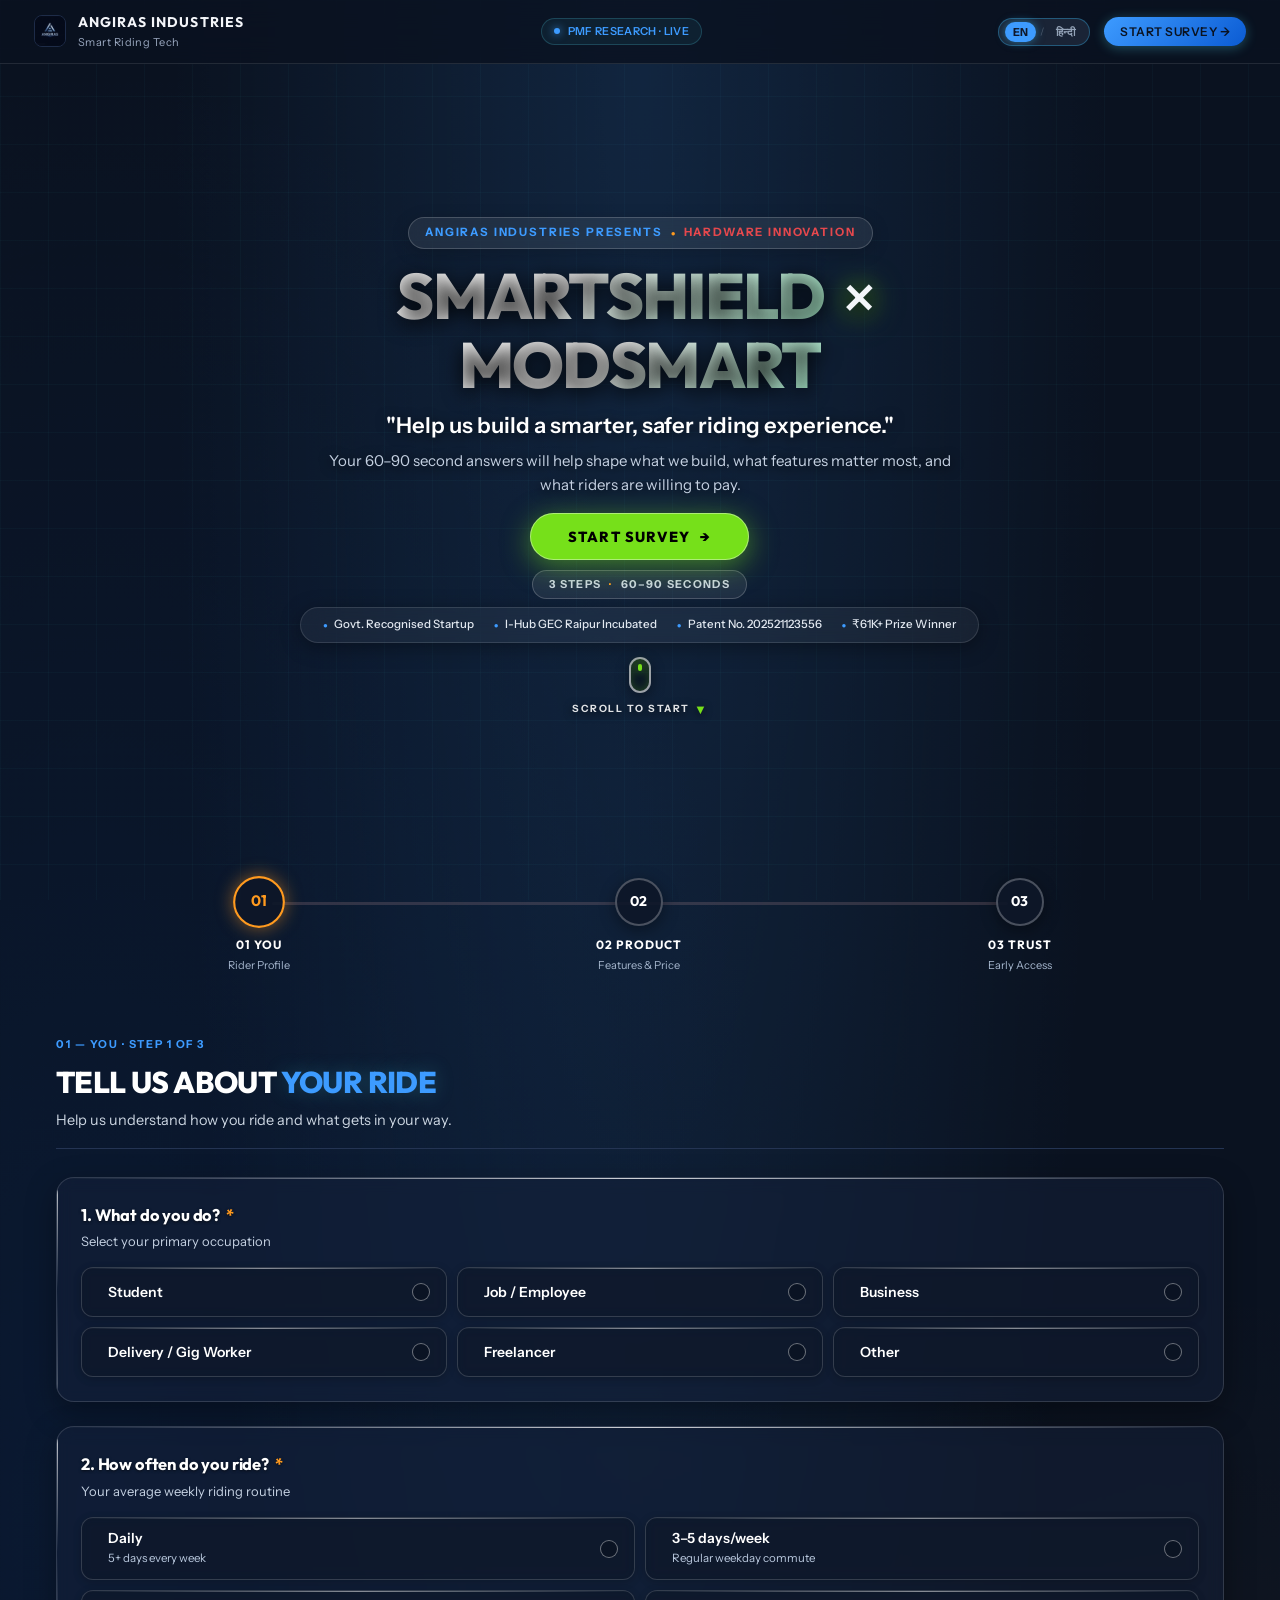
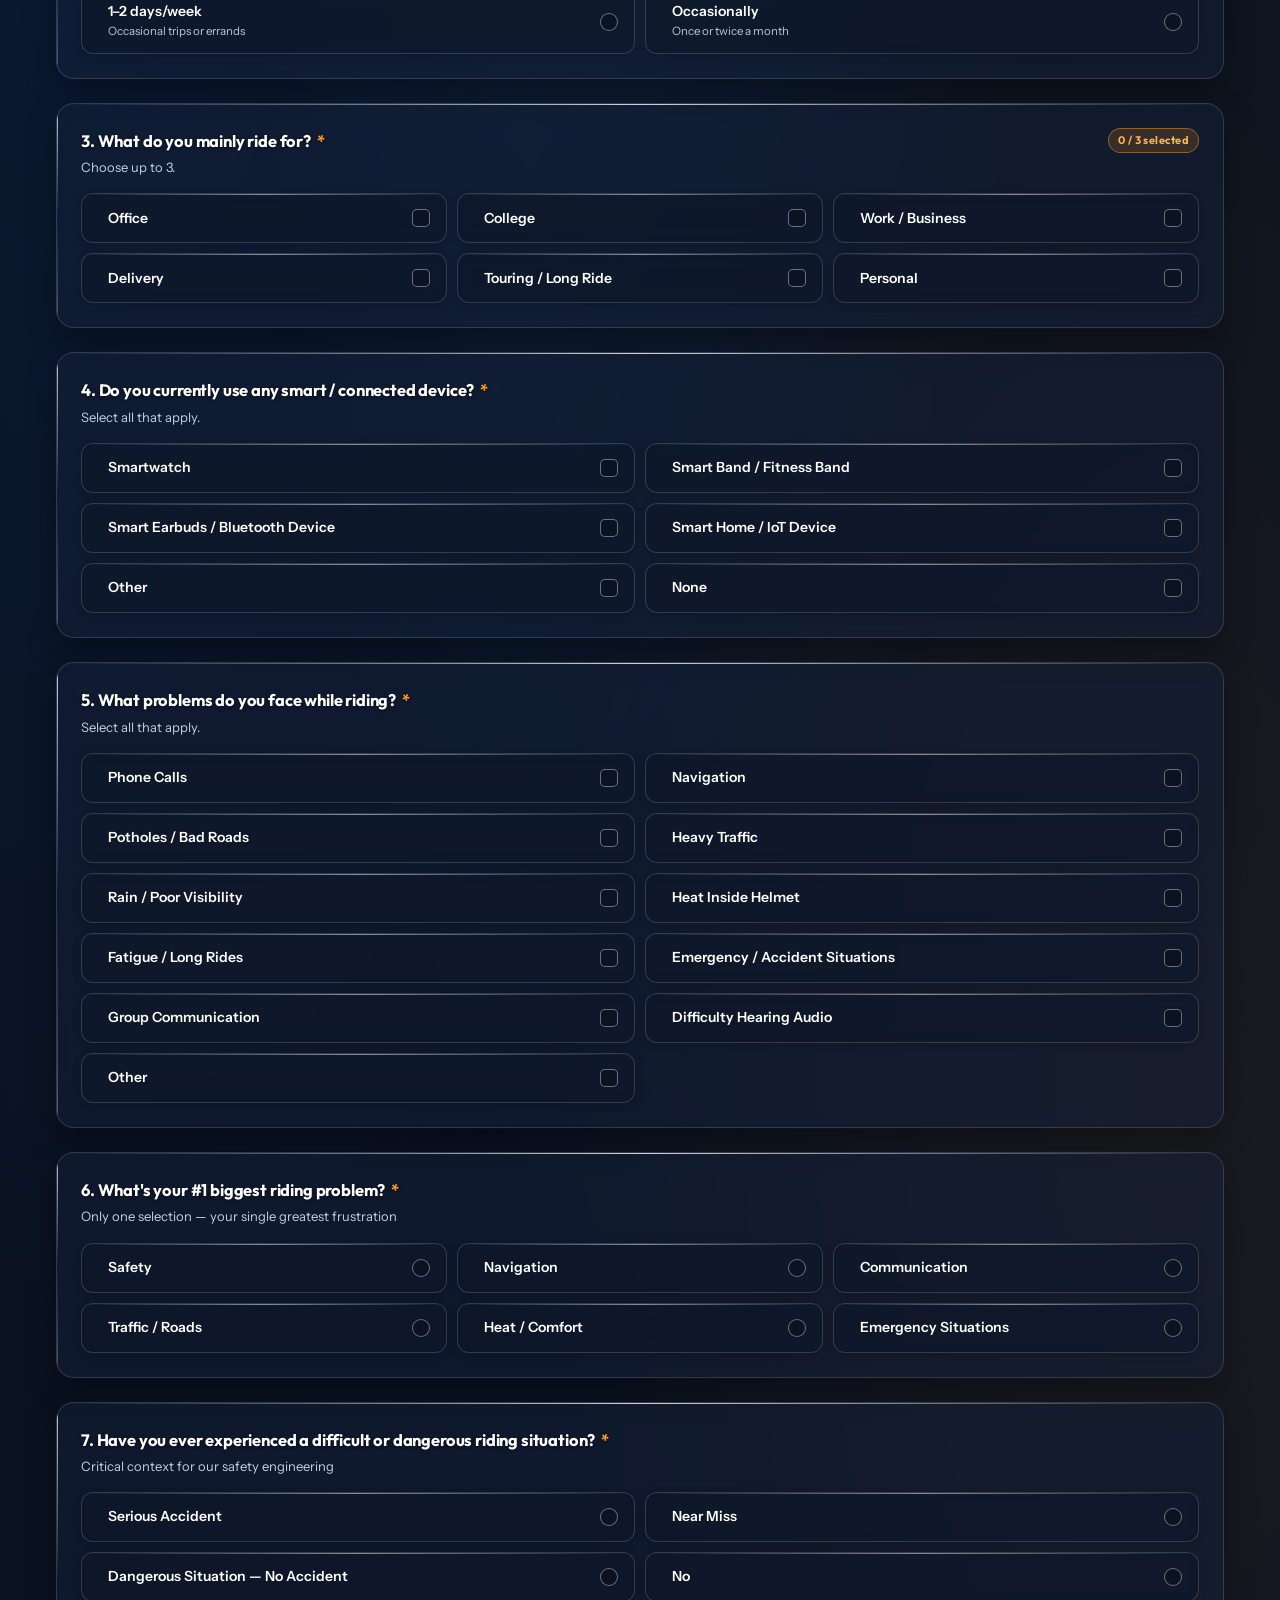
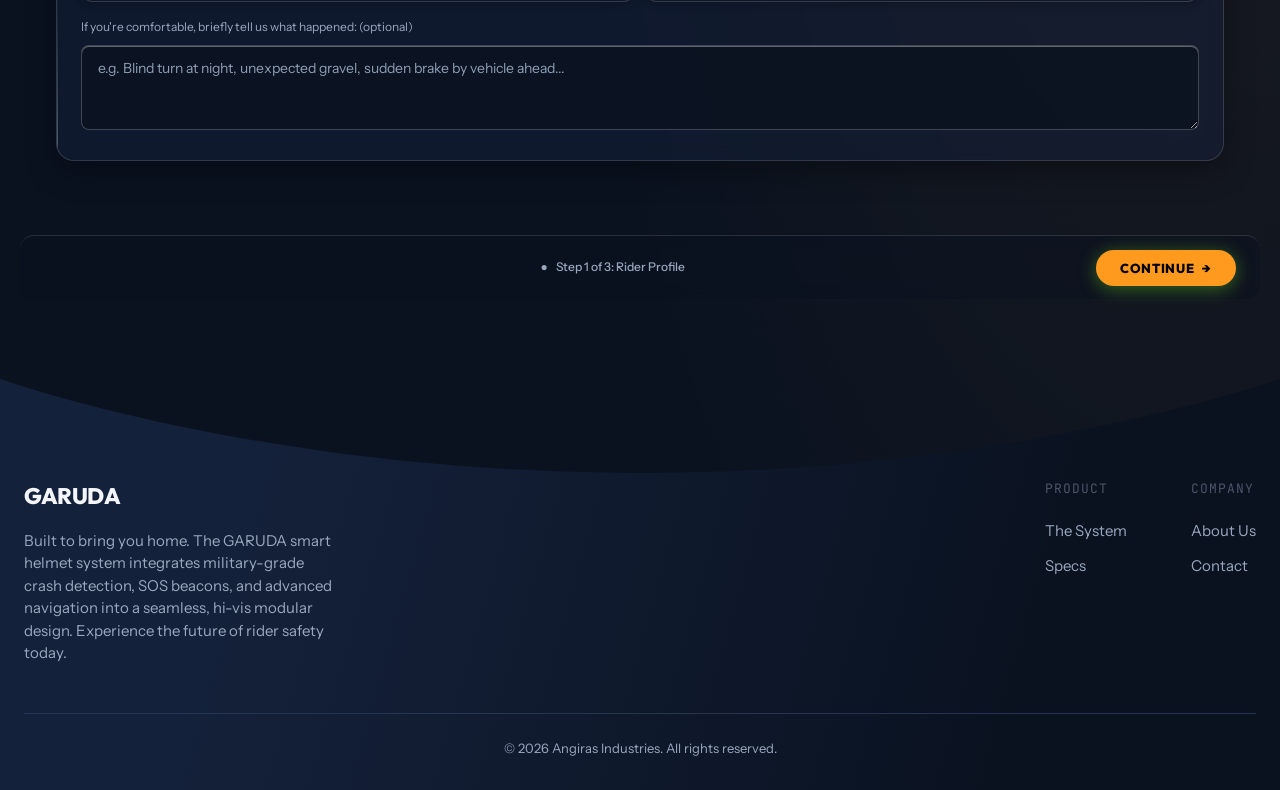
==== commit 876b0854: "Restore visible page background Co-authored-by: Copilot <223556219+Copilot@users.noreply.github.com>" ====
--- a/index.html
+++ b/index.html
@@ -1386,9 +1386,9 @@
         minWidth: 200.00,
         scale: 0.85,
         scaleMobile: 0.6,
-        color: 0x0a1220,
-        shininess: 70.00,
-        waveHeight: 16.00,
+        color: 0x14213a,
+        shininess: 85.00,
+        waveHeight: 18.00,
         waveSpeed: 0.3,
         zoom: 1.01
       });
--- a/styles.css
+++ b/styles.css
@@ -2618,17 +2618,21 @@
   height: 100vh;
   z-index: 0;
   pointer-events: none;
-  opacity: 0.48;
+  opacity: 0.75;
 }
 
 /* Ensure clean transparency throughout the document */
-html, body {
+html {
   background: #0A1220 !important;
   background-color: #0A1220 !important;
 }
 
-body::before, body::after {
-  display: none !important;
+body {
+  background:
+    radial-gradient(ellipse at 50% 0%, rgba(61, 155, 255, 0.14), transparent 52%),
+    radial-gradient(ellipse at 8% 38%, rgba(11, 91, 211, 0.1), transparent 42%),
+    radial-gradient(ellipse at 92% 68%, rgba(255, 154, 31, 0.07), transparent 38%),
+    #0A1220 !important;
 }
 
 /* Top Navigation Header */
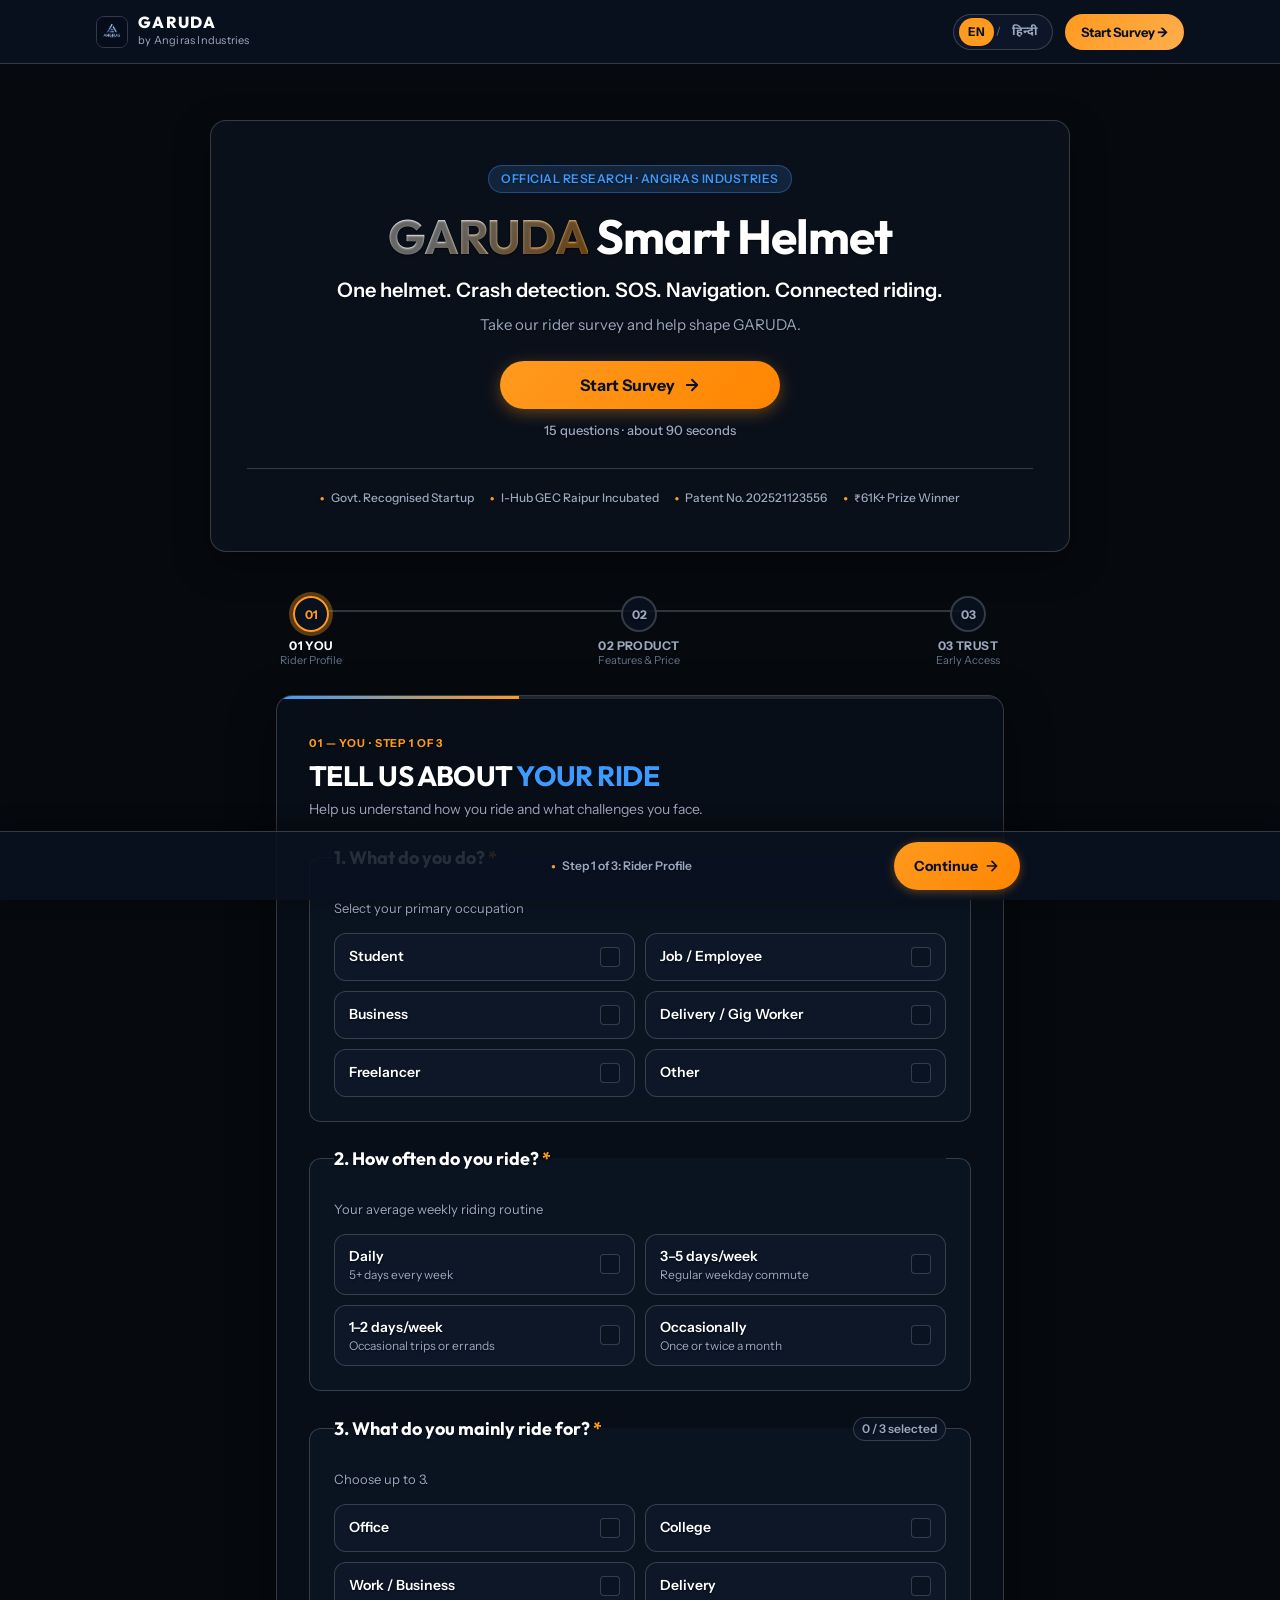
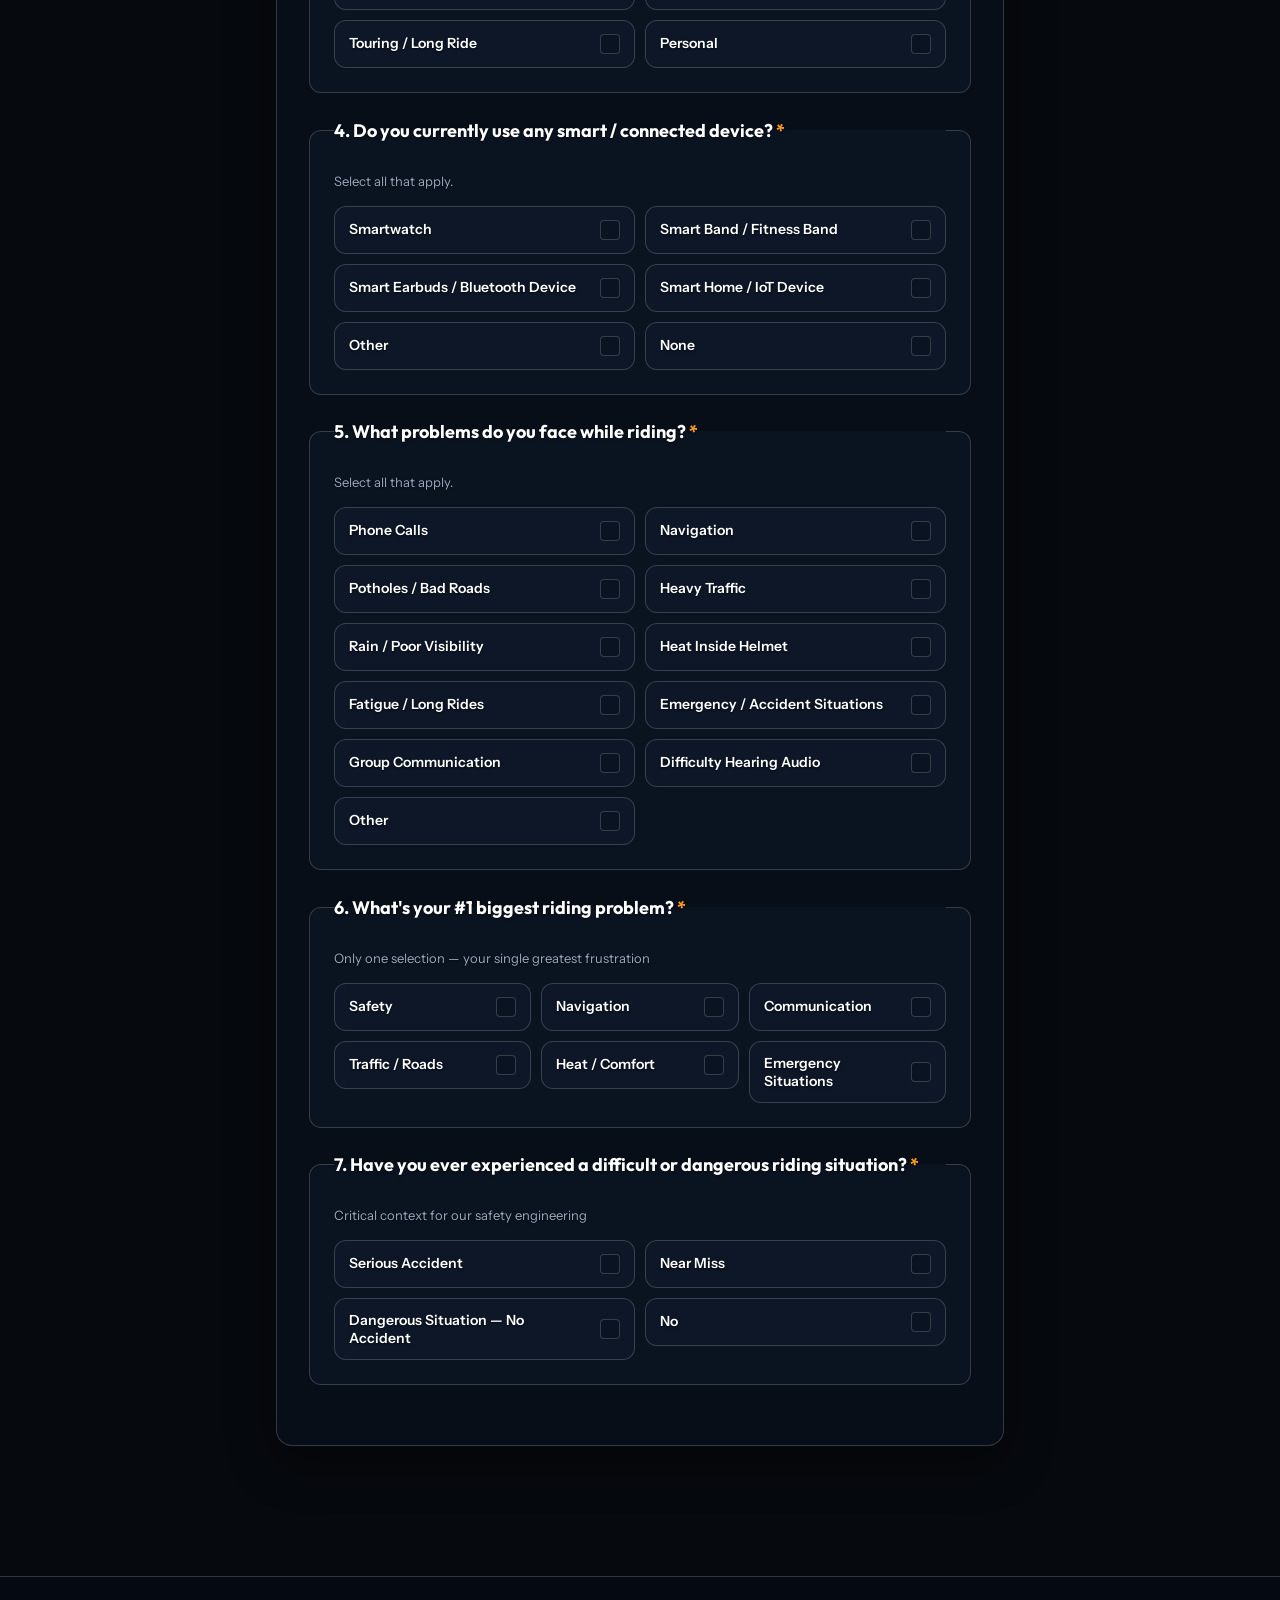
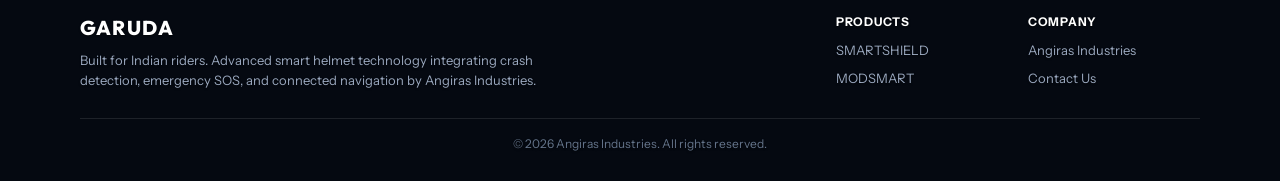
==== commit 35f4ffcd: "final update" ====
--- a/index.html
+++ b/index.html
@@ -2,1331 +2,1349 @@
 <html lang="en">
 <head>
   <meta charset="UTF-8">
-  <meta name="viewport" content="width=device-width, initial-scale=1.0">
-  <title>SmartShield × ModSmart — Product-Market-Fit Survey | Angiras Industries</title>
-  <meta name="description" content="Help Angiras Industries build the next generation of smart helmet and upgrade technology in India. Share your feedback in 60–90 seconds.">
-  <meta name="theme-color" content="#06090e">
-
-  <!-- Google Fonts: Inter & Space Grotesk -->
+  <meta name="viewport" content="width=device-width, initial-scale=1.0, viewport-fit=cover">
+  <title id="meta-title">GARUDA Smart Helmet — Official Rider Survey | Angiras Industries</title>
+  <meta name="description" id="meta-desc" content="Help Angiras Industries build GARUDA — the next-generation smart helmet and upgrade kit with crash detection, SOS, and connected navigation. Take our survey.">
+  <meta name="theme-color" content="#0A1220">
+
+  <!-- Open Graph / Social -->
+  <meta property="og:type" content="website">
+  <meta property="og:title" id="og-title" content="GARUDA Smart Helmet — Official Rider Survey">
+  <meta property="og:description" id="og-desc" content="One helmet. Crash detection. SOS. Navigation. Connected riding. Shape the future of rider safety in India.">
+  <meta property="og:image" content="assets/garuda-smart-helmet.webp">
+
+  <!-- Twitter -->
+  <meta name="twitter:card" content="summary_large_image">
+  <meta name="twitter:title" id="tw-title" content="GARUDA Smart Helmet — Official Rider Survey">
+  <meta name="twitter:description" id="tw-desc" content="One helmet. Crash detection. SOS. Navigation. Connected riding. Take our survey.">
+  <meta name="twitter:image" content="assets/garuda-smart-helmet.webp">
+
+  <!-- Google Fonts: Instrument Sans, Outfit & Noto Sans Devanagari -->
   <link rel="preconnect" href="https://fonts.googleapis.com">
   <link rel="preconnect" href="https://fonts.gstatic.com" crossorigin>
-  <link href="https://fonts.googleapis.com/css2?family=Instrument+Sans:ital,wght@0,400;0,500;0,600;0,700;1,400&family=JetBrains+Mono:wght@400;500;700&family=Outfit:wght@400;500;600;700;800&display=swap" rel="stylesheet">
-  <link rel="preload" as="image" href="assets/Main product.jpg">
-  <link rel="preload" as="image" href="assets/Upgrading kit .png">
-
+  <link href="https://fonts.googleapis.com/css2?family=Instrument+Sans:wght@400;500;600;700&family=Noto+Sans+Devanagari:wght@400;600;700&family=Outfit:wght@600;700;800&display=swap" rel="stylesheet">
 
   <link rel="stylesheet" href="styles.css">
-<script src="https://cdn.jsdelivr.net/npm/canvas-confetti@1.6.0/dist/confetti.browser.min.js"></script>
+  <script src="script.js" defer></script>
 </head>
 <body>
-  <div id="vanta-bg"></div>
+
+  <!-- Fixed Fullscreen Vanta Waves Background -->
+  <div id="vanta-bg" aria-hidden="true"></div>
 
   <!-- ════════════════════════════════════════════════════════════════
-       TOP HEADER
+       SITE HEADER
        ════════════════════════════════════════════════════════════════ -->
   <header class="site-header">
     <div class="header-container">
-      <a href="#" class="brand-link">
-        <img src="assets/angiras-logo.jpeg" alt="Angiras Industries" class="brand-logo-img" onerror="this.style.display='none'">
-        <div>
-          <div class="brand-title">ANGIRAS INDUSTRIES</div>
-          <div class="brand-subtitle">Smart Riding Tech</div>
+      <a href="#hero" class="brand-link" aria-label="GARUDA by Angiras Industries">
+        <img src="assets/angiras-logo.webp" alt="Angiras Logo" class="brand-logo-img" width="32" height="32" onerror="this.src='assets/angiras-logo.jpeg'">
+        <div class="brand-text">
+          <div class="brand-title">GARUDA</div>
+          <div class="brand-subtitle" data-i18n="brandSub">by Angiras Industries</div>
         </div>
       </a>
 
-      <div class="header-center-pill">
-        <span class="status-dot"></span>
-        <span>PMF RESEARCH · LIVE</span>
-      </div>
-
       <div class="header-actions">
-        <!-- Language Switcher: English / Hindi -->
-        <div class="lang-switch-wrap">
-          <button type="button" class="btn-lang is-active" id="lang-btn-en" onclick="setSurveyLang('en')">EN</button>
-          <span class="lang-divider">/</span>
-          <button type="button" class="btn-lang" id="lang-btn-hi" onclick="setSurveyLang('hi')">हिन्दी</button>
+        <!-- Language Switcher: EN / HI -->
+        <div class="lang-switch-wrap" role="group" aria-label="Language selector">
+          <button type="button" class="btn-lang is-active" id="lang-btn-en" onclick="setSurveyLang('en')" aria-label="Switch to English">EN</button>
+          <span class="lang-divider" aria-hidden="true">/</span>
+          <button type="button" class="btn-lang" id="lang-btn-hi" onclick="setSurveyLang('hi')" aria-label="हिन्दी में बदलें">हिन्दी</button>
         </div>
 
         <button type="button" class="btn-header-cta" onclick="startSurveyScroll()">
-          <span data-i18n="startSurvey">START SURVEY →</span>
+          <span data-i18n="startSurvey">Start Survey →</span>
         </button>
       </div>
     </div>
   </header>
 
-  <!-- ════════════════════════════════════════════════════════════════
-       HERO / INTRODUCTION (Clean Background Video & Glass Foreground)
-       ════════════════════════════════════════════════════════════════ -->
-  <section class="hero-section" id="hero">
-
-
-    <!-- Foreground Floating Content (Directly in front of background video) -->
-    <div class="hero-foreground-content">
-      <div class="hero-card-glass">
-        
-        <div class="hero-kicker-row">
-          <span class="hero-kicker" data-i18n="heroPresents">Angiras Industries Presents</span>
-          <span class="hero-kicker-dot">●</span>
-          <span class="hero-kicker" style="color:var(--c-pink-sand);" data-i18n="heroInnovation">Hardware Innovation</span>
+  <main id="main-content">
+    <!-- ════════════════════════════════════════════════════════════════
+         HERO SECTION
+         ════════════════════════════════════════════════════════════════ -->
+    <section class="hero-section" id="hero">
+      <div class="hero-card">
+        <div class="hero-badge-row">
+          <span class="hero-badge" data-i18n="heroBadge">Official Research · Angiras Industries</span>
         </div>
 
-        <h1 class="hero-main-title">
-          <span class="gradient-hero-text">SMARTSHIELD</span>
-          <span class="x-span">×</span>
-          <span class="gradient-hero-text">MODSMART</span>
+        <h1 class="hero-title">
+          <span class="hl-gradient">GARUDA</span> <span data-i18n="heroTitleSuffix">Smart Helmet</span>
         </h1>
 
-        <p class="hero-headline" data-i18n="heroHeadline">
-          "Help us build a smarter, safer riding experience."
+        <p class="hero-tagline" data-i18n="heroTagline">
+          One helmet. Crash detection. SOS. Navigation. Connected riding.
         </p>
 
-        <p class="hero-description" data-i18n="heroDesc">
-          Your 60–90 second answers will help shape what we build, what features matter most, and what riders are willing to pay.
+        <p class="hero-subtext" data-i18n="heroSubtext">
+          Take our rider survey and help shape GARUDA.
         </p>
 
         <div class="hero-cta-group">
-          <button type="button" class="btn-start-hero" onclick="startSurveyScroll()">
-            <span data-i18n="startSurvey">START SURVEY</span> <span class="arrow-icon">→</span>
+          <button type="button" class="btn-primary-hero" onclick="startSurveyScroll()">
+            <span data-i18n="startSurvey">Start Survey</span>
+            <svg class="arrow-icon" width="18" height="18" viewBox="0 0 24 24" fill="none" stroke="currentColor" stroke-width="2.5" stroke-linecap="round" stroke-linejoin="round" aria-hidden="true"><path d="M5 12h14M12 5l7 7-7 7"/></svg>
           </button>
-          <div class="hero-meta-badge">
-            <span data-i18n="stepsMeta">3 STEPS</span>
-            <span class="dot">·</span>
-            <span data-i18n="timeMeta">60–90 SECONDS</span>
+          <div class="hero-meta-pill">
+            <span data-i18n="surveyMeta">15 questions · about 90 seconds</span>
           </div>
         </div>
 
-
-
-        <!-- Credibility ribbon -->
-        <div class="cred-ribbon">
-          <div class="cred-item"><span class="cred-dot">●</span> <span data-i18n="cred1">Govt. Recognised Startup</span></div>
-          <div class="cred-item"><span class="cred-dot">●</span> <span data-i18n="cred2">I-Hub GEC Raipur Incubated</span></div>
-          <div class="cred-item"><span class="cred-dot">●</span> <span data-i18n="cred3">Patent No. 202521123556</span></div>
-          <div class="cred-item"><span class="cred-dot">●</span> <span data-i18n="cred4">₹61K+ Prize Winner</span></div>
-        </div>
-
-        <!-- Animated Scroll Down Prompt -->
-        <div class="hero-scroll-indicator" onclick="startSurveyScroll()" role="button" tabindex="0" title="Scroll down to survey">
-          <div class="mouse-frame">
-            <div class="mouse-wheel"></div>
-          </div>
-          <div class="scroll-down-label">
-            <span data-i18n="scrollPrompt">SCROLL TO START</span>
-            <span class="scroll-down-chevron">▼</span>
-          </div>
-        </div>
-
-      </div>
-    </div>
-  </section>
-
-  <!-- ════════════════════════════════════════════════════════════════
-       STEP INDICATOR
-       Visually inspired by attached sketch: ① -------- ② -------- ③
-       ════════════════════════════════════════════════════════════════ -->
-  <section class="step-indicator-section" id="step-indicator">
-    <div class="steps-nav-container">
-      <div class="steps-track-bg">
-        <div class="steps-track-progress" id="steps-track-progress"></div>
-      </div>
-
-      <!-- Step 1 -->
-      <div class="step-node-item is-active" id="node-step-1" onclick="jumpToStep(1)">
-        <div class="step-circle">
-          <span class="step-num">01</span>
-          <svg class="check-icon" viewBox="0 0 24 24" fill="none"><path d="M5 13l4 4L19 7" stroke-linecap="round" stroke-linejoin="round"/></svg>
-        </div>
-        <div class="step-meta">
-          <div class="step-label" data-i18n="step1Label">01 YOU</div>
-          <span class="step-desc" data-i18n="step1Desc">Rider Profile</span>
+        <!-- Credibility Ribbon -->
+        <div class="cred-ribbon" aria-label="Credentials and recognitions">
+          <div class="cred-item">
+            <span class="cred-dot" aria-hidden="true">●</span>
+            <span data-i18n="cred1">Govt. Recognised Startup</span>
+          </div>
+          <div class="cred-item">
+            <span class="cred-dot" aria-hidden="true">●</span>
+            <span data-i18n="cred2">I-Hub GEC Raipur Incubated</span>
+          </div>
+          <div class="cred-item">
+            <span class="cred-dot" aria-hidden="true">●</span>
+            <span data-i18n="cred3">Patent No. 202521123556</span>
+          </div>
+          <div class="cred-item">
+            <span class="cred-dot" aria-hidden="true">●</span>
+            <span data-i18n="cred4">₹61K+ Prize Winner</span>
+          </div>
         </div>
       </div>
-
-      <!-- Step 2 -->
-      <div class="step-node-item" id="node-step-2" onclick="jumpToStep(2)">
-        <div class="step-circle">
-          <span class="step-num">02</span>
-          <svg class="check-icon" viewBox="0 0 24 24" fill="none"><path d="M5 13l4 4L19 7" stroke-linecap="round" stroke-linejoin="round"/></svg>
+    </section>
+
+    <!-- ════════════════════════════════════════════════════════════════
+         STEP TRACKER
+         ════════════════════════════════════════════════════════════════ -->
+    <nav class="step-tracker-section" id="step-indicator" aria-label="Survey steps">
+      <div class="steps-nav-container">
+        <div class="steps-track-bg" aria-hidden="true">
+          <div class="steps-track-progress" id="steps-track-progress"></div>
         </div>
-        <div class="step-meta">
-          <div class="step-label" data-i18n="step2Label">02 PRODUCT</div>
-          <span class="step-desc" data-i18n="step2Desc">Features &amp; Price</span>
+
+        <!-- Step 1 -->
+        <button type="button" class="step-node-btn is-active" id="node-step-1" onclick="jumpToStep(1)" aria-label="Step 1: You - Rider Profile" aria-current="step">
+          <div class="step-circle">
+            <span class="step-num">01</span>
+            <svg class="check-icon" viewBox="0 0 24 24" fill="none" stroke="currentColor" stroke-width="3" stroke-linecap="round" stroke-linejoin="round" aria-hidden="true"><polyline points="20 6 9 17 4 12"/></svg>
+          </div>
+          <div class="step-meta">
+            <span class="step-label" data-i18n="step1Label">01 YOU</span>
+            <span class="step-desc" data-i18n="step1Desc">Rider Profile</span>
+          </div>
+        </button>
+
+        <!-- Step 2 -->
+        <button type="button" class="step-node-btn" id="node-step-2" onclick="jumpToStep(2)" aria-label="Step 2: Product - Features & Price">
+          <div class="step-circle">
+            <span class="step-num">02</span>
+            <svg class="check-icon" viewBox="0 0 24 24" fill="none" stroke="currentColor" stroke-width="3" stroke-linecap="round" stroke-linejoin="round" aria-hidden="true"><polyline points="20 6 9 17 4 12"/></svg>
+          </div>
+          <div class="step-meta">
+            <span class="step-label" data-i18n="step2Label">02 PRODUCT</span>
+            <span class="step-desc" data-i18n="step2Desc">Features & Price</span>
+          </div>
+        </button>
+
+        <!-- Step 3 -->
+        <button type="button" class="step-node-btn" id="node-step-3" onclick="jumpToStep(3)" aria-label="Step 3: Trust - Early Access">
+          <div class="step-circle">
+            <span class="step-num">03</span>
+            <svg class="check-icon" viewBox="0 0 24 24" fill="none" stroke="currentColor" stroke-width="3" stroke-linecap="round" stroke-linejoin="round" aria-hidden="true"><polyline points="20 6 9 17 4 12"/></svg>
+          </div>
+          <div class="step-meta">
+            <span class="step-label" data-i18n="step3Label">03 TRUST</span>
+            <span class="step-desc" data-i18n="step3Desc">Early Access</span>
+          </div>
+        </button>
+      </div>
+    </nav>
+
+    <!-- ════════════════════════════════════════════════════════════════
+         SURVEY MAIN BODY
+         ════════════════════════════════════════════════════════════════ -->
+    <section class="survey-section" id="survey-stage">
+      <div class="survey-container">
+
+        <!-- Top Micro Progress Bar -->
+        <div class="survey-progress-bar-wrap" aria-hidden="true">
+          <div class="survey-progress-bar-fill" id="survey-mini-progress"></div>
+        </div>
+
+        <form id="pmf-survey-form" novalidate onsubmit="event.preventDefault();">
+
+          <!-- ══════════════════════════════════════════════════
+               STEP 1: YOU (7 Questions)
+               ══════════════════════════════════════════════════ -->
+          <div class="survey-pane is-active" id="pane-step-1" role="region" aria-labelledby="pane-1-heading">
+            <div class="pane-header">
+              <div class="pane-tag" data-i18n="p1Tag">01 — YOU · STEP 1 OF 3</div>
+              <h2 class="pane-title" id="pane-1-heading" data-i18n="p1Title">TELL US ABOUT <span class="hl-blue">YOUR RIDE</span></h2>
+              <p class="pane-subtitle" data-i18n="p1Subtitle">Help us understand how you ride and what challenges you face.</p>
+            </div>
+
+            <!-- Q1: Occupation (Single) -->
+            <fieldset class="question-card" id="card-q1">
+              <legend class="q-title-row">
+                <span class="q-title" data-i18n="q1Title">1. What do you do? <span class="req-star" aria-hidden="true">*</span></span>
+              </legend>
+              <p class="q-helper" id="q1-helper" data-i18n="q1Helper">Select your primary occupation</p>
+
+              <div class="choices-grid cols-2" role="radiogroup" aria-describedby="q1-helper err-hint-q1">
+                <div class="choice-item">
+                  <input type="radio" name="occupation" id="occ_1" value="Student" required>
+                  <label class="choice-label" for="occ_1">
+                    <span class="choice-content"><span class="choice-main-text" data-i18n="occ_student">Student</span></span>
+                    <span class="c-indicator" aria-hidden="true"></span>
+                  </label>
+                </div>
+                <div class="choice-item">
+                  <input type="radio" name="occupation" id="occ_2" value="Job / Employee">
+                  <label class="choice-label" for="occ_2">
+                    <span class="choice-content"><span class="choice-main-text" data-i18n="occ_job">Job / Employee</span></span>
+                    <span class="c-indicator" aria-hidden="true"></span>
+                  </label>
+                </div>
+                <div class="choice-item">
+                  <input type="radio" name="occupation" id="occ_3" value="Business">
+                  <label class="choice-label" for="occ_3">
+                    <span class="choice-content"><span class="choice-main-text" data-i18n="occ_business">Business</span></span>
+                    <span class="c-indicator" aria-hidden="true"></span>
+                  </label>
+                </div>
+                <div class="choice-item">
+                  <input type="radio" name="occupation" id="occ_4" value="Delivery / Gig Worker">
+                  <label class="choice-label" for="occ_4">
+                    <span class="choice-content"><span class="choice-main-text" data-i18n="occ_gig">Delivery / Gig Worker</span></span>
+                    <span class="c-indicator" aria-hidden="true"></span>
+                  </label>
+                </div>
+                <div class="choice-item">
+                  <input type="radio" name="occupation" id="occ_5" value="Freelancer">
+                  <label class="choice-label" for="occ_5">
+                    <span class="choice-content"><span class="choice-main-text" data-i18n="occ_freelance">Freelancer</span></span>
+                    <span class="c-indicator" aria-hidden="true"></span>
+                  </label>
+                </div>
+                <div class="choice-item">
+                  <input type="radio" name="occupation" id="occ_6" value="Other">
+                  <label class="choice-label" for="occ_6">
+                    <span class="choice-content"><span class="choice-main-text" data-i18n="occ_other">Other</span></span>
+                    <span class="c-indicator" aria-hidden="true"></span>
+                  </label>
+                </div>
+              </div>
+
+              <div class="other-input-reveal" id="occ-other-box">
+                <input type="text" id="occ_other_val" placeholder="Specify your occupation..." data-i18n-ph="occ_ph" autocomplete="off" aria-label="Other occupation description">
+              </div>
+              <div class="error-text-hint" id="err-hint-q1" role="alert" data-i18n="err_q1">Please select your occupation.</div>
+            </fieldset>
+
+            <!-- Q2: Ride Frequency (Single) -->
+            <fieldset class="question-card" id="card-q2">
+              <legend class="q-title-row">
+                <span class="q-title" data-i18n="q2Title">2. How often do you ride? <span class="req-star" aria-hidden="true">*</span></span>
+              </legend>
+              <p class="q-helper" id="q2-helper" data-i18n="q2Helper">Your average weekly riding routine</p>
+
+              <div class="choices-grid cols-2" role="radiogroup" aria-describedby="q2-helper err-hint-q2">
+                <div class="choice-item">
+                  <input type="radio" name="ride_frequency" id="rf_1" value="Daily" required>
+                  <label class="choice-label" for="rf_1">
+                    <span class="choice-content">
+                      <span class="choice-main-text" data-i18n="rf_daily">Daily</span>
+                      <span class="choice-sub-text" data-i18n="rf_daily_sub">5+ days every week</span>
+                    </span>
+                    <span class="c-indicator" aria-hidden="true"></span>
+                  </label>
+                </div>
+                <div class="choice-item">
+                  <input type="radio" name="ride_frequency" id="rf_2" value="3–5 days/week">
+                  <label class="choice-label" for="rf_2">
+                    <span class="choice-content">
+                      <span class="choice-main-text" data-i18n="rf_3to5">3–5 days/week</span>
+                      <span class="choice-sub-text" data-i18n="rf_3to5_sub">Regular weekday commute</span>
+                    </span>
+                    <span class="c-indicator" aria-hidden="true"></span>
+                  </label>
+                </div>
+                <div class="choice-item">
+                  <input type="radio" name="ride_frequency" id="rf_3" value="1–2 days/week">
+                  <label class="choice-label" for="rf_3">
+                    <span class="choice-content">
+                      <span class="choice-main-text" data-i18n="rf_1to2">1–2 days/week</span>
+                      <span class="choice-sub-text" data-i18n="rf_1to2_sub">Occasional trips or errands</span>
+                    </span>
+                    <span class="c-indicator" aria-hidden="true"></span>
+                  </label>
+                </div>
+                <div class="choice-item">
+                  <input type="radio" name="ride_frequency" id="rf_4" value="Occasionally">
+                  <label class="choice-label" for="rf_4">
+                    <span class="choice-content">
+                      <span class="choice-main-text" data-i18n="rf_occ">Occasionally</span>
+                      <span class="choice-sub-text" data-i18n="rf_occ_sub">Once or twice a month</span>
+                    </span>
+                    <span class="c-indicator" aria-hidden="true"></span>
+                  </label>
+                </div>
+              </div>
+              <div class="error-text-hint" id="err-hint-q2" role="alert" data-i18n="err_q2">Please select your riding frequency.</div>
+            </fieldset>
+
+            <!-- Q3: Ride Purpose (Multi up to 3) -->
+            <fieldset class="question-card" id="card-q3">
+              <legend class="q-title-row">
+                <span class="q-title" data-i18n="q3Title">3. What do you mainly ride for? <span class="req-star" aria-hidden="true">*</span></span>
+                <span class="selection-counter" id="rp-badge-counter" aria-live="polite">0 / 3 selected</span>
+              </legend>
+              <p class="q-helper" id="q3-helper" data-i18n="q3Helper">Choose up to 3.</p>
+
+              <div class="choices-grid cols-2" id="rp-choices-container" aria-describedby="q3-helper err-hint-q3">
+                <div class="choice-item">
+                  <input type="checkbox" name="ride_purpose" id="rp_1" value="Office">
+                  <label class="choice-label" for="rp_1">
+                    <span class="choice-content"><span class="choice-main-text" data-i18n="rp_office">Office</span></span>
+                    <span class="c-indicator" aria-hidden="true"></span>
+                  </label>
+                </div>
+                <div class="choice-item">
+                  <input type="checkbox" name="ride_purpose" id="rp_2" value="College">
+                  <label class="choice-label" for="rp_2">
+                    <span class="choice-content"><span class="choice-main-text" data-i18n="rp_college">College</span></span>
+                    <span class="c-indicator" aria-hidden="true"></span>
+                  </label>
+                </div>
+                <div class="choice-item">
+                  <input type="checkbox" name="ride_purpose" id="rp_3" value="Work / Business">
+                  <label class="choice-label" for="rp_3">
+                    <span class="choice-content"><span class="choice-main-text" data-i18n="rp_business">Work / Business</span></span>
+                    <span class="c-indicator" aria-hidden="true"></span>
+                  </label>
+                </div>
+                <div class="choice-item">
+                  <input type="checkbox" name="ride_purpose" id="rp_4" value="Delivery">
+                  <label class="choice-label" for="rp_4">
+                    <span class="choice-content"><span class="choice-main-text" data-i18n="rp_delivery">Delivery</span></span>
+                    <span class="c-indicator" aria-hidden="true"></span>
+                  </label>
+                </div>
+                <div class="choice-item">
+                  <input type="checkbox" name="ride_purpose" id="rp_5" value="Touring / Long Ride">
+                  <label class="choice-label" for="rp_5">
+                    <span class="choice-content"><span class="choice-main-text" data-i18n="rp_touring">Touring / Long Ride</span></span>
+                    <span class="c-indicator" aria-hidden="true"></span>
+                  </label>
+                </div>
+                <div class="choice-item">
+                  <input type="checkbox" name="ride_purpose" id="rp_6" value="Personal">
+                  <label class="choice-label" for="rp_6">
+                    <span class="choice-content"><span class="choice-main-text" data-i18n="rp_personal">Personal</span></span>
+                    <span class="c-indicator" aria-hidden="true"></span>
+                  </label>
+                </div>
+              </div>
+              <div class="error-text-hint" id="err-hint-q3" role="alert" data-i18n="err_q3">Please select 1 to 3 ride purposes.</div>
+            </fieldset>
+
+            <!-- Q4: Smart Devices (Multi) -->
+            <fieldset class="question-card" id="card-q4">
+              <legend class="q-title-row">
+                <span class="q-title" data-i18n="q4Title">4. Do you currently use any smart / connected device? <span class="req-star" aria-hidden="true">*</span></span>
+              </legend>
+              <p class="q-helper" id="q4-helper" data-i18n="q4Helper">Select all that apply.</p>
+
+              <div class="choices-grid cols-2" id="sd-choices-container" aria-describedby="q4-helper err-hint-q4">
+                <div class="choice-item">
+                  <input type="checkbox" name="smart_devices" id="sd_1" value="Smartwatch">
+                  <label class="choice-label" for="sd_1">
+                    <span class="choice-content"><span class="choice-main-text" data-i18n="sd_watch">Smartwatch</span></span>
+                    <span class="c-indicator" aria-hidden="true"></span>
+                  </label>
+                </div>
+                <div class="choice-item">
+                  <input type="checkbox" name="smart_devices" id="sd_2" value="Smart Band / Fitness Band">
+                  <label class="choice-label" for="sd_2">
+                    <span class="choice-content"><span class="choice-main-text" data-i18n="sd_band">Smart Band / Fitness Band</span></span>
+                    <span class="c-indicator" aria-hidden="true"></span>
+                  </label>
+                </div>
+                <div class="choice-item">
+                  <input type="checkbox" name="smart_devices" id="sd_3" value="Smart Earbuds / Bluetooth Device">
+                  <label class="choice-label" for="sd_3">
+                    <span class="choice-content"><span class="choice-main-text" data-i18n="sd_earbuds">Smart Earbuds / Bluetooth Device</span></span>
+                    <span class="c-indicator" aria-hidden="true"></span>
+                  </label>
+                </div>
+                <div class="choice-item">
+                  <input type="checkbox" name="smart_devices" id="sd_4" value="Smart Home / IoT Device">
+                  <label class="choice-label" for="sd_4">
+                    <span class="choice-content"><span class="choice-main-text" data-i18n="sd_smarthome">Smart Home / IoT Device</span></span>
+                    <span class="c-indicator" aria-hidden="true"></span>
+                  </label>
+                </div>
+                <div class="choice-item">
+                  <input type="checkbox" name="smart_devices" id="sd_5" value="Other">
+                  <label class="choice-label" for="sd_5">
+                    <span class="choice-content"><span class="choice-main-text" data-i18n="sd_other">Other</span></span>
+                    <span class="c-indicator" aria-hidden="true"></span>
+                  </label>
+                </div>
+                <div class="choice-item">
+                  <input type="checkbox" name="smart_devices" id="sd_6" value="None">
+                  <label class="choice-label" for="sd_6">
+                    <span class="choice-content"><span class="choice-main-text" data-i18n="sd_none">None</span></span>
+                    <span class="c-indicator" aria-hidden="true"></span>
+                  </label>
+                </div>
+              </div>
+
+              <div class="other-input-reveal" id="sd-other-box">
+                <input type="text" id="sd_other_val" placeholder="Specify device..." data-i18n-ph="sd_other_ph" autocomplete="off" aria-label="Other smart device description">
+              </div>
+              <div class="error-text-hint" id="err-hint-q4" role="alert" data-i18n="err_q4">Please select at least one option.</div>
+            </fieldset>
+
+            <!-- Q5: Riding Problems (Multi) -->
+            <fieldset class="question-card" id="card-q5">
+              <legend class="q-title-row">
+                <span class="q-title" data-i18n="q5Title">5. What problems do you face while riding? <span class="req-star" aria-hidden="true">*</span></span>
+              </legend>
+              <p class="q-helper" id="q5-helper" data-i18n="q5Helper">Select all that apply.</p>
+
+              <div class="choices-grid cols-2" id="pr-choices-container" aria-describedby="q5-helper err-hint-q5">
+                <div class="choice-item">
+                  <input type="checkbox" name="riding_problems" id="pr_1" value="Phone Calls">
+                  <label class="choice-label" for="pr_1">
+                    <span class="choice-content"><span class="choice-main-text" data-i18n="pr_calls">Phone Calls</span></span>
+                    <span class="c-indicator" aria-hidden="true"></span>
+                  </label>
+                </div>
+                <div class="choice-item">
+                  <input type="checkbox" name="riding_problems" id="pr_2" value="Navigation">
+                  <label class="choice-label" for="pr_2">
+                    <span class="choice-content"><span class="choice-main-text" data-i18n="pr_nav">Navigation</span></span>
+                    <span class="c-indicator" aria-hidden="true"></span>
+                  </label>
+                </div>
+                <div class="choice-item">
+                  <input type="checkbox" name="riding_problems" id="pr_3" value="Potholes / Bad Roads">
+                  <label class="choice-label" for="pr_3">
+                    <span class="choice-content"><span class="choice-main-text" data-i18n="pr_roads">Potholes / Bad Roads</span></span>
+                    <span class="c-indicator" aria-hidden="true"></span>
+                  </label>
+                </div>
+                <div class="choice-item">
+                  <input type="checkbox" name="riding_problems" id="pr_4" value="Heavy Traffic">
+                  <label class="choice-label" for="pr_4">
+                    <span class="choice-content"><span class="choice-main-text" data-i18n="pr_traffic">Heavy Traffic</span></span>
+                    <span class="c-indicator" aria-hidden="true"></span>
+                  </label>
+                </div>
+                <div class="choice-item">
+                  <input type="checkbox" name="riding_problems" id="pr_5" value="Rain / Poor Visibility">
+                  <label class="choice-label" for="pr_5">
+                    <span class="choice-content"><span class="choice-main-text" data-i18n="pr_rain">Rain / Poor Visibility</span></span>
+                    <span class="c-indicator" aria-hidden="true"></span>
+                  </label>
+                </div>
+                <div class="choice-item">
+                  <input type="checkbox" name="riding_problems" id="pr_6" value="Heat Inside Helmet">
+                  <label class="choice-label" for="pr_6">
+                    <span class="choice-content"><span class="choice-main-text" data-i18n="pr_heat">Heat Inside Helmet</span></span>
+                    <span class="c-indicator" aria-hidden="true"></span>
+                  </label>
+                </div>
+                <div class="choice-item">
+                  <input type="checkbox" name="riding_problems" id="pr_7" value="Fatigue / Long Rides">
+                  <label class="choice-label" for="pr_7">
+                    <span class="choice-content"><span class="choice-main-text" data-i18n="pr_fatigue">Fatigue / Long Rides</span></span>
+                    <span class="c-indicator" aria-hidden="true"></span>
+                  </label>
+                </div>
+                <div class="choice-item">
+                  <input type="checkbox" name="riding_problems" id="pr_8" value="Emergency / Accident Situations">
+                  <label class="choice-label" for="pr_8">
+                    <span class="choice-content"><span class="choice-main-text" data-i18n="pr_sos">Emergency / Accident Situations</span></span>
+                    <span class="c-indicator" aria-hidden="true"></span>
+                  </label>
+                </div>
+                <div class="choice-item">
+                  <input type="checkbox" name="riding_problems" id="pr_9" value="Group Communication">
+                  <label class="choice-label" for="pr_9">
+                    <span class="choice-content"><span class="choice-main-text" data-i18n="pr_group">Group Communication</span></span>
+                    <span class="c-indicator" aria-hidden="true"></span>
+                  </label>
+                </div>
+                <div class="choice-item">
+                  <input type="checkbox" name="riding_problems" id="pr_10" value="Difficulty Hearing Audio">
+                  <label class="choice-label" for="pr_10">
+                    <span class="choice-content"><span class="choice-main-text" data-i18n="pr_audio">Difficulty Hearing Audio</span></span>
+                    <span class="c-indicator" aria-hidden="true"></span>
+                  </label>
+                </div>
+                <div class="choice-item">
+                  <input type="checkbox" name="riding_problems" id="pr_11" value="Other">
+                  <label class="choice-label" for="pr_11">
+                    <span class="choice-content"><span class="choice-main-text" data-i18n="pr_other">Other</span></span>
+                    <span class="c-indicator" aria-hidden="true"></span>
+                  </label>
+                </div>
+              </div>
+
+              <div class="other-input-reveal" id="pr-other-box">
+                <input type="text" id="pr_other_val" placeholder="Describe other problem..." data-i18n-ph="pr_ph" autocomplete="off" aria-label="Other riding problem description">
+              </div>
+              <div class="error-text-hint" id="err-hint-q5" role="alert" data-i18n="err_q5">Please select at least one riding problem.</div>
+            </fieldset>
+
+            <!-- Q6: #1 Biggest Problem (Single) -->
+            <fieldset class="question-card" id="card-q6">
+              <legend class="q-title-row">
+                <span class="q-title" data-i18n="q6Title">6. What's your #1 biggest riding problem? <span class="req-star" aria-hidden="true">*</span></span>
+              </legend>
+              <p class="q-helper" id="q6-helper" data-i18n="q6Helper">Only one selection — your single greatest frustration</p>
+
+              <div class="choices-grid cols-3" role="radiogroup" aria-describedby="q6-helper err-hint-q6">
+                <div class="choice-item">
+                  <input type="radio" name="biggest_problem" id="bp_1" value="Safety" required>
+                  <label class="choice-label" for="bp_1">
+                    <span class="choice-content"><span class="choice-main-text" data-i18n="bp_safety">Safety</span></span>
+                    <span class="c-indicator" aria-hidden="true"></span>
+                  </label>
+                </div>
+                <div class="choice-item">
+                  <input type="radio" name="biggest_problem" id="bp_2" value="Navigation">
+                  <label class="choice-label" for="bp_2">
+                    <span class="choice-content"><span class="choice-main-text" data-i18n="bp_nav">Navigation</span></span>
+                    <span class="c-indicator" aria-hidden="true"></span>
+                  </label>
+                </div>
+                <div class="choice-item">
+                  <input type="radio" name="biggest_problem" id="bp_3" value="Communication">
+                  <label class="choice-label" for="bp_3">
+                    <span class="choice-content"><span class="choice-main-text" data-i18n="bp_comm">Communication</span></span>
+                    <span class="c-indicator" aria-hidden="true"></span>
+                  </label>
+                </div>
+                <div class="choice-item">
+                  <input type="radio" name="biggest_problem" id="bp_4" value="Traffic / Roads">
+                  <label class="choice-label" for="bp_4">
+                    <span class="choice-content"><span class="choice-main-text" data-i18n="bp_traffic">Traffic / Roads</span></span>
+                    <span class="c-indicator" aria-hidden="true"></span>
+                  </label>
+                </div>
+                <div class="choice-item">
+                  <input type="radio" name="biggest_problem" id="bp_5" value="Heat / Comfort">
+                  <label class="choice-label" for="bp_5">
+                    <span class="choice-content"><span class="choice-main-text" data-i18n="bp_heat">Heat / Comfort</span></span>
+                    <span class="c-indicator" aria-hidden="true"></span>
+                  </label>
+                </div>
+                <div class="choice-item">
+                  <input type="radio" name="biggest_problem" id="bp_6" value="Emergency Situations">
+                  <label class="choice-label" for="bp_6">
+                    <span class="choice-content"><span class="choice-main-text" data-i18n="bp_emergency">Emergency Situations</span></span>
+                    <span class="c-indicator" aria-hidden="true"></span>
+                  </label>
+                </div>
+              </div>
+              <div class="error-text-hint" id="err-hint-q6" role="alert" data-i18n="err_q6">Please select your #1 biggest problem.</div>
+            </fieldset>
+
+            <!-- Q7: Dangerous Riding Situation (Single + conditional details) -->
+            <fieldset class="question-card" id="card-q7">
+              <legend class="q-title-row">
+                <span class="q-title" data-i18n="q7Title">7. Have you ever experienced a difficult or dangerous riding situation? <span class="req-star" aria-hidden="true">*</span></span>
+              </legend>
+              <p class="q-helper" id="q7-helper" data-i18n="q7Helper">Critical context for our safety engineering</p>
+
+              <div class="choices-grid cols-2" role="radiogroup" aria-describedby="q7-helper err-hint-q7">
+                <div class="choice-item">
+                  <input type="radio" name="dangerous_experience" id="de_1" value="Serious Accident" required>
+                  <label class="choice-label" for="de_1">
+                    <span class="choice-content"><span class="choice-main-text" data-i18n="de_serious">Serious Accident</span></span>
+                    <span class="c-indicator" aria-hidden="true"></span>
+                  </label>
+                </div>
+                <div class="choice-item">
+                  <input type="radio" name="dangerous_experience" id="de_2" value="Near Miss">
+                  <label class="choice-label" for="de_2">
+                    <span class="choice-content"><span class="choice-main-text" data-i18n="de_nearmiss">Near Miss</span></span>
+                    <span class="c-indicator" aria-hidden="true"></span>
+                  </label>
+                </div>
+                <div class="choice-item">
+                  <input type="radio" name="dangerous_experience" id="de_3" value="Dangerous Situation — No Accident">
+                  <label class="choice-label" for="de_3">
+                    <span class="choice-content"><span class="choice-main-text" data-i18n="de_danger">Dangerous Situation — No Accident</span></span>
+                    <span class="c-indicator" aria-hidden="true"></span>
+                  </label>
+                </div>
+                <div class="choice-item">
+                  <input type="radio" name="dangerous_experience" id="de_4" value="No">
+                  <label class="choice-label" for="de_4">
+                    <span class="choice-content"><span class="choice-main-text" data-i18n="de_no">No</span></span>
+                    <span class="c-indicator" aria-hidden="true"></span>
+                  </label>
+                </div>
+              </div>
+
+              <div class="de-details-reveal" id="de-details-box">
+                <label for="de_details_val" class="ea-label" data-i18n="de_lbl">If you're comfortable, briefly tell us what happened: <span class="optional-tag">(optional)</span></label>
+                <textarea id="de_details_val" placeholder="e.g., Night turn skidding, sudden braking by front vehicle..." data-i18n-ph="de_ph" autocomplete="off" aria-label="Details about dangerous riding situation"></textarea>
+              </div>
+              <div class="error-text-hint" id="err-hint-q7" role="alert" data-i18n="err_q7">Please select an option for question 7.</div>
+            </fieldset>
+          </div>
+
+          <!-- ══════════════════════════════════════════════════
+               STEP 2: PRODUCT (4 Questions)
+               ══════════════════════════════════════════════════ -->
+          <div class="survey-pane" id="pane-step-2" role="region" aria-labelledby="pane-2-heading">
+            <div class="pane-header">
+              <div class="pane-tag" data-i18n="p2Tag">02 — PRODUCT · STEP 2 OF 3</div>
+              <h2 class="pane-title" id="pane-2-heading" data-i18n="p2Title">WHAT WOULD YOU <span class="hl-blue">ACTUALLY BUY?</span></h2>
+              <p class="pane-subtitle" data-i18n="p2Subtitle">Tell us which smart riding setup fits your ride and budget.</p>
+            </div>
+
+            <!-- Q1 (P2 Q1): Desired Features (Multi up to 5) -->
+            <fieldset class="question-card" id="card-p2-q1">
+              <legend class="q-title-row">
+                <span class="q-title" data-i18n="q2_1Title">1. Which features would be most useful to you? <span class="req-star" aria-hidden="true">*</span></span>
+                <span class="selection-counter" id="feat-badge-counter" aria-live="polite">0 / 5 selected</span>
+              </legend>
+              <p class="q-helper" id="q2_1-helper" data-i18n="q2_1Helper">Choose up to 5.</p>
+
+              <div class="choices-grid cols-2" id="feat-choices-container" aria-describedby="q2_1-helper err-hint-p2-q1">
+                <div class="choice-item">
+                  <input type="checkbox" name="desired_features" id="ft_1" value="AI Safety / Crash Detection">
+                  <label class="choice-label" for="ft_1">
+                    <span class="choice-content">
+                      <span class="choice-main-text" data-i18n="ft1">AI Safety / Crash Detection</span>
+                      <span class="choice-sub-text" data-i18n="ft1_sub">Collision sensing &amp; alert</span>
+                    </span>
+                    <span class="c-indicator" aria-hidden="true"></span>
+                  </label>
+                </div>
+                <div class="choice-item">
+                  <input type="checkbox" name="desired_features" id="ft_2" value="Emergency SOS">
+                  <label class="choice-label" for="ft_2">
+                    <span class="choice-content">
+                      <span class="choice-main-text" data-i18n="ft2">Emergency SOS</span>
+                      <span class="choice-sub-text" data-i18n="ft2_sub">One-touch emergency beacon</span>
+                    </span>
+                    <span class="c-indicator" aria-hidden="true"></span>
+                  </label>
+                </div>
+                <div class="choice-item">
+                  <input type="checkbox" name="desired_features" id="ft_3" value="Navigation Audio">
+                  <label class="choice-label" for="ft_3">
+                    <span class="choice-content">
+                      <span class="choice-main-text" data-i18n="ft3">Navigation Audio</span>
+                      <span class="choice-sub-text" data-i18n="ft3_sub">In-helmet spoken turn directions</span>
+                    </span>
+                    <span class="c-indicator" aria-hidden="true"></span>
+                  </label>
+                </div>
+                <div class="choice-item">
+                  <input type="checkbox" name="desired_features" id="ft_4" value="Hands-Free Calls">
+                  <label class="choice-label" for="ft_4">
+                    <span class="choice-content">
+                      <span class="choice-main-text" data-i18n="ft4">Hands-Free Calls</span>
+                      <span class="choice-sub-text" data-i18n="ft4_sub">Wind noise cancelling voice clarity</span>
+                    </span>
+                    <span class="c-indicator" aria-hidden="true"></span>
+                  </label>
+                </div>
+                <div class="choice-item">
+                  <input type="checkbox" name="desired_features" id="ft_5" value="Music / Podcasts">
+                  <label class="choice-label" for="ft_5">
+                    <span class="choice-content">
+                      <span class="choice-main-text" data-i18n="ft5">Music / Podcasts</span>
+                      <span class="choice-sub-text" data-i18n="ft5_sub">Integrated stereo audio drivers</span>
+                    </span>
+                    <span class="c-indicator" aria-hidden="true"></span>
+                  </label>
+                </div>
+                <div class="choice-item">
+                  <input type="checkbox" name="desired_features" id="ft_6" value="Bluetooth Group Intercom">
+                  <label class="choice-label" for="ft_6">
+                    <span class="choice-content">
+                      <span class="choice-main-text" data-i18n="ft6">Bluetooth Group Intercom</span>
+                      <span class="choice-sub-text" data-i18n="ft6_sub">Rider-to-rider direct comms</span>
+                    </span>
+                    <span class="c-indicator" aria-hidden="true"></span>
+                  </label>
+                </div>
+                <div class="choice-item">
+                  <input type="checkbox" name="desired_features" id="ft_7" value="Voice Assistant">
+                  <label class="choice-label" for="ft_7">
+                    <span class="choice-content">
+                      <span class="choice-main-text" data-i18n="ft7">Voice Assistant</span>
+                      <span class="choice-sub-text" data-i18n="ft7_sub">Google Assistant &amp; Siri support</span>
+                    </span>
+                    <span class="c-indicator" aria-hidden="true"></span>
+                  </label>
+                </div>
+                <div class="choice-item">
+                  <input type="checkbox" name="desired_features" id="ft_8" value="AI Speed / Safety Alerts">
+                  <label class="choice-label" for="ft_8">
+                    <span class="choice-content">
+                      <span class="choice-main-text" data-i18n="ft8">AI Speed / Safety Alerts</span>
+                      <span class="choice-sub-text" data-i18n="ft8_sub">Fatigue and speed hazard cues</span>
+                    </span>
+                    <span class="c-indicator" aria-hidden="true"></span>
+                  </label>
+                </div>
+              </div>
+              <div class="error-text-hint" id="err-hint-p2-q1" role="alert" data-i18n="err_p2_q1">Please select 1 to 5 features.</div>
+            </fieldset>
+
+            <!-- Q2 (P2 Q2): Product Preference (Single) -->
+            <fieldset class="question-card" id="card-p2-q2">
+              <legend class="q-title-row">
+                <span class="q-title" data-i18n="q2_2Title">2. Which product would you prefer? <span class="req-star" aria-hidden="true">*</span></span>
+              </legend>
+              <p class="q-helper" id="q2_2-helper" data-i18n="q2_2Helper">Select the smart riding experience that fits your setup</p>
+
+              <div class="product-cards-grid" role="radiogroup" aria-describedby="q2_2-helper err-hint-p2-q2">
+                <!-- SMARTSHIELD Full Helmet -->
+                <div class="product-card-item">
+                  <input type="radio" name="product_preference" id="pref_sh" value="SmartShield" required>
+                  <label class="product-card-label" for="pref_sh">
+                    <div class="product-card-top">
+                      <div class="p-card-media" onclick="event.preventDefault(); event.stopPropagation(); selectAndOpenLightbox('pref_sh', 'assets/garuda-smart-helmet.webp', 'SMARTSHIELD — Full AI Smart Helmet');">
+                        <img src="assets/garuda-smart-helmet.webp" alt="SMARTSHIELD Full AI Smart Helmet" width="400" height="260" loading="lazy" decoding="async">
+                        <span class="p-card-badge" data-i18n="p_sh_badge">Full Helmet</span>
+                        <span class="p-card-zoom-btn" data-i18n="viewImage">View Image</span>
+                      </div>
+                      <span class="c-indicator p-card-indicator" aria-hidden="true"></span>
+                    </div>
+                    <div class="p-card-content">
+                      <div class="p-card-title" data-i18n="p_sh_title">SMARTSHIELD</div>
+                      <div class="p-card-sub" data-i18n="p_sh_sub">Full AI Smart Helmet</div>
+                      <div class="p-card-price-range" data-i18n="target_sh_price">₹2,000–₹6,000</div>
+                      <ul class="p-card-features">
+                        <li data-i18n="sh_feat1">Smart safety &amp; crash detection</li>
+                        <li data-i18n="sh_feat2">Bluetooth &amp; Navigation audio</li>
+                        <li data-i18n="sh_feat3">SOS &amp; Hands-free calls</li>
+                        <li data-i18n="sh_feat4">AI features &amp; Complete new helmet</li>
+                      </ul>
+                    </div>
+                  </label>
+                </div>
+
+                <!-- MODSMART Upgrade Kit -->
+                <div class="product-card-item">
+                  <input type="radio" name="product_preference" id="pref_ms" value="ModSmart">
+                  <label class="product-card-label" for="pref_ms">
+                    <div class="product-card-top">
+                      <div class="p-card-media" onclick="event.preventDefault(); event.stopPropagation(); selectAndOpenLightbox('pref_ms', 'assets/garuda-upgrade-kit.webp', 'MODSMART — Upgrade Your Existing Helmet');">
+                        <img src="assets/garuda-upgrade-kit.webp" alt="MODSMART Upgrade Kit" width="400" height="260" loading="lazy" decoding="async">
+                        <span class="p-card-badge" data-i18n="p_ms_badge">Upgrade Kit</span>
+                        <span class="p-card-zoom-btn" data-i18n="viewImage">View Image</span>
+                      </div>
+                      <span class="c-indicator p-card-indicator" aria-hidden="true"></span>
+                    </div>
+                    <div class="p-card-content">
+                      <div class="p-card-title" data-i18n="p_ms_title">MODSMART</div>
+                      <div class="p-card-sub" data-i18n="p_ms_sub">Upgrade Your Existing Helmet</div>
+                      <div class="p-card-price-range" data-i18n="target_ms_price">₹1,500–₹3,500</div>
+                      <ul class="p-card-features">
+                        <li data-i18n="ms_feat1">Works with existing helmet</li>
+                        <li data-i18n="ms_feat2">Bluetooth &amp; Navigation audio</li>
+                        <li data-i18n="ms_feat3">Hands-free calls &amp; Smart features</li>
+                        <li data-i18n="ms_feat4">Easy snap-on installation</li>
+                      </ul>
+                    </div>
+                  </label>
+                </div>
+              </div>
+
+              <div class="product-secondary-grid">
+                <div class="choice-item">
+                  <input type="radio" name="product_preference" id="pref_both" value="Both / Depends on Features">
+                  <label class="choice-label" for="pref_both">
+                    <span class="choice-content"><span class="choice-main-text" data-i18n="p_both">Both / Depends on Features</span></span>
+                    <span class="c-indicator" aria-hidden="true"></span>
+                  </label>
+                </div>
+                <div class="choice-item">
+                  <input type="radio" name="product_preference" id="pref_unsure" value="Not Sure">
+                  <label class="choice-label" for="pref_unsure">
+                    <span class="choice-content"><span class="choice-main-text" data-i18n="p_unsure">Not Sure</span></span>
+                    <span class="c-indicator" aria-hidden="true"></span>
+                  </label>
+                </div>
+              </div>
+              <div class="error-text-hint" id="err-hint-p2-q2" role="alert" data-i18n="err_p2_q2">Please select which product you would prefer.</div>
+            </fieldset>
+
+            <!-- Q3 (P2 Q3): Acceptable Price (Adaptive Single per group) -->
+            <fieldset class="question-card" id="card-p2-q3">
+              <legend class="q-title-row">
+                <span class="q-title" data-i18n="q2_3Title">3. What's an acceptable price for you? <span class="req-star" aria-hidden="true">*</span></span>
+              </legend>
+              <p class="q-helper" id="q2_3-helper" data-i18n="q2_3Helper">Select the price tier that feels justified for you</p>
+
+              <!-- SmartShield Pricing Tier -->
+              <div class="pricing-group-card" id="sh-pricing-block">
+                <div class="pricing-group-header">
+                  <span class="pricing-group-title" data-i18n="sh_price_header">SMARTSHIELD (Full AI Smart Helmet)</span>
+                  <span class="pricing-target-tag">Target: ₹2,000–₹6,000+</span>
+                </div>
+                <div class="choices-grid cols-3 price-tier-grid" role="radiogroup">
+                  <div class="choice-item price-tier-card">
+                    <input type="radio" name="smartshield_price" id="shp_2000" value="₹2,000">
+                    <label class="choice-label price-tier-label" for="shp_2000">
+                      <span class="price-tier-content">
+                        <span class="price-tier-val">₹2,000</span>
+                        <span class="price-tier-name" data-i18n="tier_entry">Entry</span>
+                      </span>
+                      <span class="c-indicator" aria-hidden="true"></span>
+                    </label>
+                  </div>
+                  <div class="choice-item price-tier-card">
+                    <input type="radio" name="smartshield_price" id="shp_3000" value="₹3,000">
+                    <label class="choice-label price-tier-label" for="shp_3000">
+                      <span class="price-tier-content">
+                        <span class="price-tier-val">₹3,000</span>
+                        <span class="price-tier-name" data-i18n="tier_value">Value</span>
+                      </span>
+                      <span class="c-indicator" aria-hidden="true"></span>
+                    </label>
+                  </div>
+                  <div class="choice-item price-tier-card">
+                    <input type="radio" name="smartshield_price" id="shp_4000" value="₹4,000">
+                    <label class="choice-label price-tier-label" for="shp_4000">
+                      <span class="price-tier-content">
+                        <span class="price-tier-val">₹4,000</span>
+                        <span class="price-tier-name" data-i18n="tier_balanced">Balanced</span>
+                      </span>
+                      <span class="c-indicator" aria-hidden="true"></span>
+                    </label>
+                  </div>
+                  <div class="choice-item price-tier-card">
+                    <input type="radio" name="smartshield_price" id="shp_5000" value="₹5,000">
+                    <label class="choice-label price-tier-label" for="shp_5000">
+                      <span class="price-tier-content">
+                        <span class="price-tier-val">₹5,000</span>
+                        <span class="price-tier-name" data-i18n="tier_premium">Premium</span>
+                      </span>
+                      <span class="c-indicator" aria-hidden="true"></span>
+                    </label>
+                  </div>
+                  <div class="choice-item price-tier-card">
+                    <input type="radio" name="smartshield_price" id="shp_6000" value="₹6,000+">
+                    <label class="choice-label price-tier-label" for="shp_6000">
+                      <span class="price-tier-content">
+                        <span class="price-tier-val">₹6,000+</span>
+                        <span class="price-tier-name" data-i18n="tier_flagship">Flagship</span>
+                      </span>
+                      <span class="c-indicator" aria-hidden="true"></span>
+                    </label>
+                  </div>
+                </div>
+              </div>
+
+              <!-- ModSmart Pricing Tier -->
+              <div class="pricing-group-card" id="ms-pricing-block">
+                <div class="pricing-group-header">
+                  <span class="pricing-group-title" data-i18n="ms_price_header">MODSMART (Upgrade Your Existing Helmet)</span>
+                  <span class="pricing-target-tag">Target: ₹1,500–₹3,500+</span>
+                </div>
+                <div class="choices-grid cols-3 price-tier-grid" role="radiogroup">
+                  <div class="choice-item price-tier-card">
+                    <input type="radio" name="modsmart_price" id="msp_1500" value="₹1,500">
+                    <label class="choice-label price-tier-label" for="msp_1500">
+                      <span class="price-tier-content">
+                        <span class="price-tier-val">₹1,500</span>
+                        <span class="price-tier-name" data-i18n="tier_accessible">Accessible</span>
+                      </span>
+                      <span class="c-indicator" aria-hidden="true"></span>
+                    </label>
+                  </div>
+                  <div class="choice-item price-tier-card">
+                    <input type="radio" name="modsmart_price" id="msp_2000" value="₹2,000">
+                    <label class="choice-label price-tier-label" for="msp_2000">
+                      <span class="price-tier-content">
+                        <span class="price-tier-val">₹2,000</span>
+                        <span class="price-tier-name" data-i18n="tier_sweetspot">Sweet Spot</span>
+                      </span>
+                      <span class="c-indicator" aria-hidden="true"></span>
+                    </label>
+                  </div>
+                  <div class="choice-item price-tier-card">
+                    <input type="radio" name="modsmart_price" id="msp_2500" value="₹2,500">
+                    <label class="choice-label price-tier-label" for="msp_2500">
+                      <span class="price-tier-content">
+                        <span class="price-tier-val">₹2,500</span>
+                        <span class="price-tier-name" data-i18n="tier_standard">Standard</span>
+                      </span>
+                      <span class="c-indicator" aria-hidden="true"></span>
+                    </label>
+                  </div>
+                  <div class="choice-item price-tier-card">
+                    <input type="radio" name="modsmart_price" id="msp_3000" value="₹3,000">
+                    <label class="choice-label price-tier-label" for="msp_3000">
+                      <span class="price-tier-content">
+                        <span class="price-tier-val">₹3,000</span>
+                        <span class="price-tier-name" data-i18n="tier_upper">Upper</span>
+                      </span>
+                      <span class="c-indicator" aria-hidden="true"></span>
+                    </label>
+                  </div>
+                  <div class="choice-item price-tier-card">
+                    <input type="radio" name="modsmart_price" id="msp_3500" value="₹3,500+">
+                    <label class="choice-label price-tier-label" for="msp_3500">
+                      <span class="price-tier-content">
+                        <span class="price-tier-val">₹3,500+</span>
+                        <span class="price-tier-name" data-i18n="tier_fullkit">Full Kit</span>
+                      </span>
+                      <span class="c-indicator" aria-hidden="true"></span>
+                    </label>
+                  </div>
+                </div>
+              </div>
+              <div class="error-text-hint" id="err-hint-p2-q3" role="alert" data-i18n="err_p2_q3">Please select an acceptable price point.</div>
+            </fieldset>
+
+            <!-- Q4 (P2 Q4): Purchase Barriers (Multi up to 4) -->
+            <fieldset class="question-card" id="card-p2-q4">
+              <legend class="q-title-row">
+                <span class="q-title" data-i18n="q2_4Title">4. What could stop you from buying? <span class="req-star" aria-hidden="true">*</span></span>
+                <span class="selection-counter" id="barrier-badge-counter" aria-live="polite">0 / 4 selected</span>
+              </legend>
+              <p class="q-helper" id="q2_4-helper" data-i18n="q2_4Helper">Choose up to 4.</p>
+
+              <div class="choices-grid cols-2" id="barrier-choices-container" aria-describedby="q2_4-helper err-hint-p2-q4">
+                <div class="choice-item">
+                  <input type="checkbox" name="purchase_barriers" id="bar_1" value="Price">
+                  <label class="choice-label" for="bar_1">
+                    <span class="choice-content"><span class="choice-main-text" data-i18n="bar_price">Price</span></span>
+                    <span class="c-indicator" aria-hidden="true"></span>
+                  </label>
+                </div>
+                <div class="choice-item">
+                  <input type="checkbox" name="purchase_barriers" id="bar_2" value="Battery / Charging">
+                  <label class="choice-label" for="bar_2">
+                    <span class="choice-content"><span class="choice-main-text" data-i18n="bar_battery">Battery / Charging</span></span>
+                    <span class="c-indicator" aria-hidden="true"></span>
+                  </label>
+                </div>
+                <div class="choice-item">
+                  <input type="checkbox" name="purchase_barriers" id="bar_3" value="Extra Weight">
+                  <label class="choice-label" for="bar_3">
+                    <span class="choice-content"><span class="choice-main-text" data-i18n="bar_weight">Extra Weight</span></span>
+                    <span class="c-indicator" aria-hidden="true"></span>
+                  </label>
+                </div>
+                <div class="choice-item">
+                  <input type="checkbox" name="purchase_barriers" id="bar_4" value="Installation">
+                  <label class="choice-label" for="bar_4">
+                    <span class="choice-content"><span class="choice-main-text" data-i18n="bar_install">Installation</span></span>
+                    <span class="c-indicator" aria-hidden="true"></span>
+                  </label>
+                </div>
+                <div class="choice-item">
+                  <input type="checkbox" name="purchase_barriers" id="bar_5" value="Safety / Certification">
+                  <label class="choice-label" for="bar_5">
+                    <span class="choice-content"><span class="choice-main-text" data-i18n="bar_safety">Safety / Certification</span></span>
+                    <span class="c-indicator" aria-hidden="true"></span>
+                  </label>
+                </div>
+                <div class="choice-item">
+                  <input type="checkbox" name="purchase_barriers" id="bar_6" value="Helmet Compatibility">
+                  <label class="choice-label" for="bar_6">
+                    <span class="choice-content"><span class="choice-main-text" data-i18n="bar_compat">Helmet Compatibility</span></span>
+                    <span class="c-indicator" aria-hidden="true"></span>
+                  </label>
+                </div>
+                <div class="choice-item">
+                  <input type="checkbox" name="purchase_barriers" id="bar_7" value="Waterproofing">
+                  <label class="choice-label" for="bar_7">
+                    <span class="choice-content"><span class="choice-main-text" data-i18n="bar_water">Waterproofing</span></span>
+                    <span class="c-indicator" aria-hidden="true"></span>
+                  </label>
+                </div>
+                <div class="choice-item">
+                  <input type="checkbox" name="purchase_barriers" id="bar_8" value="Design / Looks">
+                  <label class="choice-label" for="bar_8">
+                    <span class="choice-content"><span class="choice-main-text" data-i18n="bar_looks">Design / Looks</span></span>
+                    <span class="c-indicator" aria-hidden="true"></span>
+                  </label>
+                </div>
+                <div class="choice-item">
+                  <input type="checkbox" name="purchase_barriers" id="bar_9" value="Brand Trust">
+                  <label class="choice-label" for="bar_9">
+                    <span class="choice-content"><span class="choice-main-text" data-i18n="bar_trust">Brand Trust</span></span>
+                    <span class="c-indicator" aria-hidden="true"></span>
+                  </label>
+                </div>
+                <div class="choice-item">
+                  <input type="checkbox" name="purchase_barriers" id="bar_10" value="Other">
+                  <label class="choice-label" for="bar_10">
+                    <span class="choice-content"><span class="choice-main-text" data-i18n="bar_other">Other</span></span>
+                    <span class="c-indicator" aria-hidden="true"></span>
+                  </label>
+                </div>
+              </div>
+
+              <div class="other-input-reveal" id="bar-other-box">
+                <input type="text" id="bar_other_val" placeholder="Specify barrier..." data-i18n-ph="bar_ph" autocomplete="off" aria-label="Other purchase barrier description">
+              </div>
+              <div class="error-text-hint" id="err-hint-p2-q4" role="alert" data-i18n="err_p2_q4">Please choose 1 to 4 purchase barriers.</div>
+            </fieldset>
+          </div>
+
+          <!-- ══════════════════════════════════════════════════
+               STEP 3: TRUST & ACCESS (4 Questions + Early Access)
+               ══════════════════════════════════════════════════ -->
+          <div class="survey-pane" id="pane-step-3" role="region" aria-labelledby="pane-3-heading">
+            <div class="pane-header">
+              <div class="pane-tag" data-i18n="p3Tag">03 — TRUST &amp; ACCESS · STEP 3 OF 3</div>
+              <h2 class="pane-title" id="pane-3-heading" data-i18n="p3Title">WOULD YOU TRUST &amp; <span class="hl-blue">TRY IT?</span></h2>
+              <p class="pane-subtitle" data-i18n="p3Subtitle">Tell us what would give you confidence to choose SmartShield or ModSmart.</p>
+            </div>
+
+            <!-- Q1 (P3 Q1): Trust Factors (Multi up to 5) -->
+            <fieldset class="question-card" id="card-p3-q1">
+              <legend class="q-title-row">
+                <span class="q-title" data-i18n="q3_1Title">1. What would make you trust the product? <span class="req-star" aria-hidden="true">*</span></span>
+                <span class="selection-counter" id="trust-badge-counter" aria-live="polite">0 / 5 selected</span>
+              </legend>
+              <p class="q-helper" id="q3_1-helper" data-i18n="q3_1Helper">Choose up to 5.</p>
+
+              <div class="choices-grid cols-3" id="trust-choices-container" aria-describedby="q3_1-helper err-hint-p3-q1">
+                <div class="choice-item">
+                  <input type="checkbox" name="trust_factors" id="tf_1" value="ISI / BIS Certification">
+                  <label class="choice-label" for="tf_1">
+                    <span class="choice-content"><span class="choice-main-text" data-i18n="tf_isi">ISI / BIS Certification</span></span>
+                    <span class="c-indicator" aria-hidden="true"></span>
+                  </label>
+                </div>
+                <div class="choice-item">
+                  <input type="checkbox" name="trust_factors" id="tf_2" value="Crash Testing">
+                  <label class="choice-label" for="tf_2">
+                    <span class="choice-content"><span class="choice-main-text" data-i18n="tf_crash">Crash Testing</span></span>
+                    <span class="c-indicator" aria-hidden="true"></span>
+                  </label>
+                </div>
+                <div class="choice-item">
+                  <input type="checkbox" name="trust_factors" id="tf_3" value="Strong Warranty">
+                  <label class="choice-label" for="tf_3">
+                    <span class="choice-content"><span class="choice-main-text" data-i18n="tf_warranty">Strong Warranty</span></span>
+                    <span class="c-indicator" aria-hidden="true"></span>
+                  </label>
+                </div>
+                <div class="choice-item">
+                  <input type="checkbox" name="trust_factors" id="tf_4" value="Waterproofing">
+                  <label class="choice-label" for="tf_4">
+                    <span class="choice-content"><span class="choice-main-text" data-i18n="tf_water">Waterproofing</span></span>
+                    <span class="c-indicator" aria-hidden="true"></span>
+                  </label>
+                </div>
+                <div class="choice-item">
+                  <input type="checkbox" name="trust_factors" id="tf_5" value="Battery Safety">
+                  <label class="choice-label" for="tf_5">
+                    <span class="choice-content"><span class="choice-main-text" data-i18n="tf_battery">Battery Safety</span></span>
+                    <span class="c-indicator" aria-hidden="true"></span>
+                  </label>
+                </div>
+                <div class="choice-item">
+                  <input type="checkbox" name="trust_factors" id="tf_6" value="Real Rider Reviews">
+                  <label class="choice-label" for="tf_6">
+                    <span class="choice-content"><span class="choice-main-text" data-i18n="tf_reviews">Real Rider Reviews</span></span>
+                    <span class="c-indicator" aria-hidden="true"></span>
+                  </label>
+                </div>
+                <div class="choice-item">
+                  <input type="checkbox" name="trust_factors" id="tf_7" value="Brand Reputation">
+                  <label class="choice-label" for="tf_7">
+                    <span class="choice-content"><span class="choice-main-text" data-i18n="tf_reputation">Brand Reputation</span></span>
+                    <span class="c-indicator" aria-hidden="true"></span>
+                  </label>
+                </div>
+                <div class="choice-item">
+                  <input type="checkbox" name="trust_factors" id="tf_8" value="Product Demo / Test Ride">
+                  <label class="choice-label" for="tf_8">
+                    <span class="choice-content"><span class="choice-main-text" data-i18n="tf_demo">Product Demo / Test Ride</span></span>
+                    <span class="c-indicator" aria-hidden="true"></span>
+                  </label>
+                </div>
+                <div class="choice-item">
+                  <input type="checkbox" name="trust_factors" id="tf_9" value="Made in India">
+                  <label class="choice-label" for="tf_9">
+                    <span class="choice-content"><span class="choice-main-text" data-i18n="tf_india">Made in India</span></span>
+                    <span class="c-indicator" aria-hidden="true"></span>
+                  </label>
+                </div>
+              </div>
+              <div class="error-text-hint" id="err-hint-p3-q1" role="alert" data-i18n="err_p3_q1">Please select 1 to 5 trust factors.</div>
+            </fieldset>
+
+            <!-- Q2 (P3 Q2): Purchase Intent (Single) -->
+            <fieldset class="question-card" id="card-p3-q2">
+              <legend class="q-title-row">
+                <span class="q-title" data-i18n="q3_2Title">2. When would you buy it? <span class="req-star" aria-hidden="true">*</span></span>
+              </legend>
+              <p class="q-helper" id="q3_2-helper" data-i18n="q3_2Helper">Your genuine purchase timeline</p>
+
+              <div class="choices-grid cols-2" role="radiogroup" aria-describedby="q3_2-helper err-hint-p3-q2">
+                <div class="choice-item">
+                  <input type="radio" name="purchase_intent" id="pi_1" value="I would buy immediately" required>
+                  <label class="choice-label" for="pi_1">
+                    <span class="choice-content">
+                      <span class="choice-main-text" data-i18n="pi_immediate">I would buy immediately</span>
+                      <span class="choice-sub-text" data-i18n="pi_immediate_sub">Ready to pre-order or purchase right at launch.</span>
+                    </span>
+                    <span class="c-indicator" aria-hidden="true"></span>
+                  </label>
+                </div>
+                <div class="choice-item">
+                  <input type="radio" name="purchase_intent" id="pi_2" value="I would seriously consider it">
+                  <label class="choice-label" for="pi_2">
+                    <span class="choice-content">
+                      <span class="choice-main-text" data-i18n="pi_consider">I would seriously consider it</span>
+                      <span class="choice-sub-text" data-i18n="pi_consider_sub">Strong intent once reviews and demo rides appear.</span>
+                    </span>
+                    <span class="c-indicator" aria-hidden="true"></span>
+                  </label>
+                </div>
+                <div class="choice-item">
+                  <input type="radio" name="purchase_intent" id="pi_3" value="Need more information">
+                  <label class="choice-label" for="pi_3">
+                    <span class="choice-content">
+                      <span class="choice-main-text" data-i18n="pi_info">Need more information</span>
+                      <span class="choice-sub-text" data-i18n="pi_info_sub">Want to see official crash test data and warranty.</span>
+                    </span>
+                    <span class="c-indicator" aria-hidden="true"></span>
+                  </label>
+                </div>
+                <div class="choice-item">
+                  <input type="radio" name="purchase_intent" id="pi_4" value="Not interested right now">
+                  <label class="choice-label" for="pi_4">
+                    <span class="choice-content">
+                      <span class="choice-main-text" data-i18n="pi_notyet">Not interested right now</span>
+                      <span class="choice-sub-text" data-i18n="pi_notyet_sub">Satisfied with my current helmet setup.</span>
+                    </span>
+                    <span class="c-indicator" aria-hidden="true"></span>
+                  </label>
+                </div>
+              </div>
+              <div class="error-text-hint" id="err-hint-p3-q2" role="alert" data-i18n="err_p3_q2">Please select your purchase timeline.</div>
+            </fieldset>
+
+            <!-- Q3 (P3 Q3): Current Helmet Benchmark (Text brand optional + Required Price single) -->
+            <fieldset class="question-card" id="card-p3-q3">
+              <legend class="q-title-row">
+                <span class="q-title" data-i18n="q3_3Title">3. Tell us about your current helmet</span>
+              </legend>
+              <p class="q-helper" id="q3_3-helper" data-i18n="q3_3Helper">Helps our engineering and pricing benchmarking</p>
+
+              <div class="ea-feedback-row">
+                <label for="cur_helmet_brand_val" class="ea-label" data-i18n="cur_brand_lbl">
+                  Current helmet brand <span class="optional-tag">(optional)</span>
+                </label>
+                <input type="text" id="cur_helmet_brand_val" placeholder="e.g. Steelbird, Vega, Studds, Axor, MT, SMK..." data-i18n-ph="cur_brand_ph" autocomplete="off" aria-label="Current helmet brand">
+              </div>
+
+              <div>
+                <label class="ea-label" data-i18n="cur_price_lbl">
+                  Approximate current helmet price <span class="req-star">*</span>
+                </label>
+                <div class="choices-grid cols-3" role="radiogroup" aria-describedby="err-hint-p3-q3">
+                  <div class="choice-item">
+                    <input type="radio" name="current_helmet_price" id="chp_1" value="Under ₹1,000" required>
+                    <label class="choice-label" for="chp_1">
+                      <span class="choice-content"><span class="choice-main-text" data-i18n="chp1">Under ₹1,000</span></span>
+                      <span class="c-indicator" aria-hidden="true"></span>
+                    </label>
+                  </div>
+                  <div class="choice-item">
+                    <input type="radio" name="current_helmet_price" id="chp_2" value="₹1,000–₹2,000">
+                    <label class="choice-label" for="chp_2">
+                      <span class="choice-content"><span class="choice-main-text" data-i18n="chp2">₹1,000–₹2,000</span></span>
+                      <span class="c-indicator" aria-hidden="true"></span>
+                    </label>
+                  </div>
+                  <div class="choice-item">
+                    <input type="radio" name="current_helmet_price" id="chp_3" value="₹2,000–₹3,500">
+                    <label class="choice-label" for="chp_3">
+                      <span class="choice-content"><span class="choice-main-text" data-i18n="chp3">₹2,000–₹3,500</span></span>
+                      <span class="c-indicator" aria-hidden="true"></span>
+                    </label>
+                  </div>
+                  <div class="choice-item">
+                    <input type="radio" name="current_helmet_price" id="chp_4" value="₹3,500–₹6,000">
+                    <label class="choice-label" for="chp_4">
+                      <span class="choice-content"><span class="choice-main-text" data-i18n="chp4">₹3,500–₹6,000</span></span>
+                      <span class="c-indicator" aria-hidden="true"></span>
+                    </label>
+                  </div>
+                  <div class="choice-item">
+                    <input type="radio" name="current_helmet_price" id="chp_5" value="₹6,000+">
+                    <label class="choice-label" for="chp_5">
+                      <span class="choice-content"><span class="choice-main-text" data-i18n="chp5">₹6,000+</span></span>
+                      <span class="c-indicator" aria-hidden="true"></span>
+                    </label>
+                  </div>
+                </div>
+              </div>
+              <div class="error-text-hint" id="err-hint-p3-q3" role="alert" data-i18n="err_p3_q3">Please select your current helmet price bracket.</div>
+            </fieldset>
+
+            <!-- Q4 (P3 Q4): Open-ended Feedback (Optional) -->
+            <fieldset class="question-card" id="card-p3-q4">
+              <legend class="q-title-row">
+                <span class="q-title" data-i18n="q3_4Title">4. What would make you want this product? <span class="optional-tag">(optional)</span></span>
+              </legend>
+              <p class="q-helper" id="q3_4-helper" data-i18n="q3_4Helper">Share any specific feature or wow-factor you'd love to see.</p>
+              <textarea id="product_wishlist_val" placeholder="One thing you'd love to see in SmartShield or ModSmart..." data-i18n-ph="product_wishlist_ph" aria-label="Product feedback"></textarea>
+            </fieldset>
+
+            <!-- EARLY ACCESS SECTION -->
+            <div class="early-access-card" id="card-early-access">
+              <span class="ea-badge-pill" data-i18n="ea_badge">VIP Launch List</span>
+              <h3 class="ea-header" data-i18n="ea_title">WANT EARLY ACCESS?</h3>
+              <p class="ea-desc" data-i18n="ea_desc">Be among the first riders to test SmartShield / ModSmart and receive priority launch updates.</p>
+
+              <div class="ea-fields-grid">
+                <div class="ea-field">
+                  <label for="ea_name_val" class="ea-label" data-i18n="ea_name_lbl">Name</label>
+                  <input type="text" id="ea_name_val" placeholder="Rider name" data-i18n-ph="ea_name_ph" autocomplete="name">
+                </div>
+                <div class="ea-field">
+                  <label for="ea_phone_val" class="ea-label" data-i18n="ea_phone_lbl">Phone</label>
+                  <input type="tel" id="ea_phone_val" placeholder="+91 XXXXX XXXXX" data-i18n-ph="ea_phone_ph" autocomplete="tel">
+                </div>
+                <div class="ea-field">
+                  <label for="ea_email_val" class="ea-label" data-i18n="ea_email_lbl">Email</label>
+                  <input type="email" id="ea_email_val" placeholder="rider@email.com" data-i18n-ph="ea_email_ph" autocomplete="email">
+                </div>
+              </div>
+
+              <div class="choice-item ea-optin-item">
+                <input type="checkbox" id="ea_optin_box" checked>
+                <label class="choice-label" for="ea_optin_box">
+                  <span class="choice-content">
+                    <span class="choice-main-text" data-i18n="ea_optin">Join the SmartShield × ModSmart early-access list</span>
+                  </span>
+                  <span class="c-indicator" aria-hidden="true"></span>
+                </label>
+              </div>
+
+              <div class="ea-submit-actions">
+                <button type="button" class="btn-submit-action" id="main-submit-btn" onclick="executeSubmission(false)">
+                  <span class="btn-label-text" id="submit-text-elem" data-i18n="submit_ea">SUBMIT &amp; JOIN EARLY ACCESS ↗</span>
+                  <span class="btn-spinner" aria-hidden="true"></span>
+                </button>
+                <button type="button" class="btn-skip-ea" id="btn-skip-ea" onclick="executeSubmission(true)">
+                  <span data-i18n="skip_ea">Submit without joining</span>
+                </button>
+              </div>
+            </div>
+
+          </div>
+
+        </form>
+
+        <!-- ══════════════════════════════════════════════════
+             SUCCESS STATE VIEW
+             ══════════════════════════════════════════════════ -->
+        <div class="success-pane" id="pane-success" role="region" aria-live="polite" aria-label="Survey completed">
+          <div class="success-icon-wrap" aria-hidden="true">
+            <svg class="success-check-svg" viewBox="0 0 52 52">
+              <circle class="success-circle" cx="26" cy="26" r="24" fill="none"/>
+              <path class="success-check" fill="none" d="M14.1 27.2l7.1 7.2 16.7-16.8"/>
+            </svg>
+          </div>
+
+          <h2 class="success-title font-display" data-i18n="succ_title">YOU'RE IN!</h2>
+          <p class="success-lead" data-i18n="succ_lead">
+            Thank you for helping us build the next generation of smart riding technology in India.
+          </p>
+          <p class="success-sub" data-i18n="succ_sub">
+            Your feedback will directly influence our product features, pricing, and rider experience.
+          </p>
+
+          <div class="success-chips-row">
+            <div class="succ-chip" data-i18n="succ_chip1">SMARTSHIELD × MODSMART</div>
+            <div class="succ-chip" data-i18n="succ_chip2">ANGIRAS INDUSTRIES</div>
+            <div class="succ-chip" data-i18n="succ_chip3">Patent No. 202521123556</div>
+            <div class="succ-chip" data-i18n="succ_chip4">I-Hub GEC Raipur Incubated</div>
+          </div>
+
+          <a class="btn-visit-site" href="https://angiras0.github.io/Angiras" target="_blank" rel="noopener">
+            <span data-i18n="succ_explore">Explore Angiras Industries</span>
+            <svg width="14" height="14" fill="none" viewBox="0 0 24 24" stroke="currentColor" stroke-width="2.5" aria-hidden="true"><path d="M18 13v6a2 2 0 01-2 2H5a2 2 0 01-2-2V8a2 2 0 012-2h6M15 3h6v6M10 14L21 3" stroke-linecap="round"/></svg>
+          </a>
+        </div>
+
+      </div>
+
+      <!-- Sticky Bottom Navigation Bar -->
+      <div class="sticky-bottom-nav" id="sticky-bottom-nav">
+        <div class="sticky-nav-container">
+          <button type="button" class="btn-nav-back is-hidden" id="nav-back-btn" onclick="goToStep(activeStep, activeStep - 1)">
+            <svg width="16" height="16" viewBox="0 0 24 24" fill="none" stroke="currentColor" stroke-width="2.5" stroke-linecap="round" stroke-linejoin="round" aria-hidden="true"><path d="M19 12H5M12 19l-7-7 7-7"/></svg>
+            <span data-i18n="btn_back">Back</span>
+          </button>
+
+          <div class="nav-status-indicator" id="nav-status-indicator">
+            <span class="nav-dot" aria-hidden="true">●</span>
+            <span id="nav-status-label">Step 1 of 3: Rider Profile</span>
+          </div>
+
+          <button type="button" class="btn-nav-continue" id="nav-continue-btn" onclick="goToStep(activeStep, activeStep + 1)">
+            <span id="nav-continue-label" data-i18n="btn_continue">Continue</span>
+            <svg class="arrow-icon" width="16" height="16" viewBox="0 0 24 24" fill="none" stroke="currentColor" stroke-width="2.5" stroke-linecap="round" stroke-linejoin="round" aria-hidden="true"><path d="M5 12h14M12 5l7 7-7 7"/></svg>
+          </button>
         </div>
       </div>
-
-      <!-- Step 3 -->
-      <div class="step-node-item" id="node-step-3" onclick="jumpToStep(3)">
-        <div class="step-circle">
-          <span class="step-num">03</span>
-          <svg class="check-icon" viewBox="0 0 24 24" fill="none"><path d="M5 13l4 4L19 7" stroke-linecap="round" stroke-linejoin="round"/></svg>
-        </div>
-        <div class="step-meta">
-          <div class="step-label" data-i18n="step3Label">03 TRUST</div>
-          <span class="step-desc" data-i18n="step3Desc">Early Access</span>
-        </div>
-      </div>
-    </div>
-  </section>
+    </section>
+  </main>
 
   <!-- ════════════════════════════════════════════════════════════════
-       SURVEY FORM & SCROLL SECTION
+       IMAGE LIGHTBOX MODAL
        ════════════════════════════════════════════════════════════════ -->
-  <section class="survey-scroll-stage" id="survey-stage">
-    <div class="survey-window-sticky-wrap">
-
-      <!-- Plain survey container; retained IDs support existing survey logic. -->
-      <div class="mac-window" id="mac-app-window">
-
-        <!-- Survey form content -->
-        <div class="mac-window-body" id="mac-window-scrollable">
-          <form id="pmf-survey-form" onsubmit="event.preventDefault();">
-
-            <!-- ══════════════════════════════════════════════════
-                 PAGE 1: YOU (Rider Profile + Problems)
-                 ══════════════════════════════════════════════════ -->
-            <div class="survey-pane is-active" id="pane-step-1">
-              <div class="pane-header">
-                <div class="pane-tag" data-i18n="p1Tag">01 — YOU · STEP 1 OF 3</div>
-                <h2 class="pane-title" data-i18n="p1Title">TELL US ABOUT <span class="hl-blue">YOUR RIDE</span></h2>
-                <p class="pane-subtitle" data-i18n="p1Subtitle">Help us understand how you ride and what gets in your way.</p>
-              </div>
-
-              <!-- Question 1: Occupation -->
-              <div class="question-card" id="card-q1">
-                <div class="q-title-row">
-                  <span class="q-title" data-i18n="q1Title">1. What do you do? <span class="req-star">*</span></span>
-                </div>
-                <p class="q-helper" data-i18n="q1Helper">Select your primary occupation</p>
-                <div class="choices-grid cols-3">
-                  <div class="choice-item">
-                    <input type="radio" name="occupation" id="occ_1" value="Student">
-                    <label class="choice-label" for="occ_1">
-                      <span class="choice-left"><span class="choice-icon"></span><span class="c-text" data-i18n="occ_student">Student</span></span>
-                      <span class="c-indicator"></span>
-                    </label>
-                  </div>
-                  <div class="choice-item">
-                    <input type="radio" name="occupation" id="occ_2" value="Job / Employee">
-                    <label class="choice-label" for="occ_2">
-                      <span class="choice-left"><span class="choice-icon"></span><span class="c-text" data-i18n="occ_job">Job / Employee</span></span>
-                      <span class="c-indicator"></span>
-                    </label>
-                  </div>
-                  <div class="choice-item">
-                    <input type="radio" name="occupation" id="occ_3" value="Business">
-                    <label class="choice-label" for="occ_3">
-                      <span class="choice-left"><span class="choice-icon"></span><span class="c-text" data-i18n="occ_business">Business</span></span>
-                      <span class="c-indicator"></span>
-                    </label>
-                  </div>
-                  <div class="choice-item">
-                    <input type="radio" name="occupation" id="occ_4" value="Delivery / Gig Worker">
-                    <label class="choice-label" for="occ_4">
-                      <span class="choice-left"><span class="choice-icon"></span><span class="c-text" data-i18n="occ_gig">Delivery / Gig Worker</span></span>
-                      <span class="c-indicator"></span>
-                    </label>
-                  </div>
-                  <div class="choice-item">
-                    <input type="radio" name="occupation" id="occ_5" value="Freelancer">
-                    <label class="choice-label" for="occ_5">
-                      <span class="choice-left"><span class="choice-icon"></span><span class="c-text" data-i18n="occ_freelance">Freelancer</span></span>
-                      <span class="c-indicator"></span>
-                    </label>
-                  </div>
-                  <div class="choice-item">
-                    <input type="radio" name="occupation" id="occ_6" value="Other">
-                    <label class="choice-label" for="occ_6">
-                      <span class="choice-left"><span class="choice-icon"></span><span class="c-text" data-i18n="occ_other">Other</span></span>
-                      <span class="c-indicator"></span>
-                    </label>
-                  </div>
-                </div>
-                <div class="other-input-reveal" id="occ-other-box">
-                  <input type="text" id="occ_other_val" placeholder="Specify your occupation..." data-i18n-ph="occ_ph" autocomplete="off">
-                </div>
-                <div class="error-text-hint" id="err-hint-q1" data-i18n="err_q1">Please select what you do.</div>
-              </div>
-
-              <!-- Question 2: Ride Frequency -->
-              <div class="question-card" id="card-q2">
-                <div class="q-title-row">
-                  <span class="q-title" data-i18n="q2Title">2. How often do you ride? <span class="req-star">*</span></span>
-                </div>
-                <p class="q-helper" data-i18n="q2Helper">Your average weekly riding routine</p>
-                <div class="choices-grid cols-2">
-                  <div class="choice-item">
-                    <input type="radio" name="ride_frequency" id="rf_1" value="Daily">
-                    <label class="choice-label" for="rf_1">
-                      <span class="choice-left">
-                        <span class="choice-icon"></span>
-                        <span class="choice-text-col"><span class="c-text" data-i18n="rf_daily">Daily</span><span class="c-subtext" data-i18n="rf_daily_sub">5+ days every week</span></span>
-                      </span>
-                      <span class="c-indicator"></span>
-                    </label>
-                  </div>
-                  <div class="choice-item">
-                    <input type="radio" name="ride_frequency" id="rf_2" value="3–5 days/week">
-                    <label class="choice-label" for="rf_2">
-                      <span class="choice-left">
-                        <span class="choice-icon"></span>
-                        <span class="choice-text-col"><span class="c-text" data-i18n="rf_3to5">3–5 days/week</span><span class="c-subtext" data-i18n="rf_3to5_sub">Regular weekday commute</span></span>
-                      </span>
-                      <span class="c-indicator"></span>
-                    </label>
-                  </div>
-                  <div class="choice-item">
-                    <input type="radio" name="ride_frequency" id="rf_3" value="1–2 days/week">
-                    <label class="choice-label" for="rf_3">
-                      <span class="choice-left">
-                        <span class="choice-icon"></span>
-                        <span class="choice-text-col"><span class="c-text" data-i18n="rf_1to2">1–2 days/week</span><span class="c-subtext" data-i18n="rf_1to2_sub">Occasional trips or errands</span></span>
-                      </span>
-                      <span class="c-indicator"></span>
-                    </label>
-                  </div>
-                  <div class="choice-item">
-                    <input type="radio" name="ride_frequency" id="rf_4" value="Occasionally">
-                    <label class="choice-label" for="rf_4">
-                      <span class="choice-left">
-                        <span class="choice-icon"></span>
-                        <span class="choice-text-col"><span class="c-text" data-i18n="rf_occ">Occasionally</span><span class="c-subtext" data-i18n="rf_occ_sub">Once or twice a month</span></span>
-                      </span>
-                      <span class="c-indicator"></span>
-                    </label>
-                  </div>
-                </div>
-                <div class="error-text-hint" id="err-hint-q2" data-i18n="err_q2">Please select your riding frequency.</div>
-              </div>
-
-              <!-- Question 3: Ride Purpose -->
-              <div class="question-card" id="card-q3">
-                <div class="q-title-row">
-                  <span class="q-title" data-i18n="q3Title">3. What do you mainly ride for? <span class="req-star">*</span></span>
-                  <span class="selection-counter" id="rp-badge-counter">0 / 3 selected</span>
-                </div>
-                <p class="q-helper" data-i18n="q3Helper">Choose up to 3.</p>
-                <div class="choices-grid cols-3">
-                  <div class="choice-item">
-                    <input type="checkbox" name="ride_purpose" id="rp_1" value="Office">
-                    <label class="choice-label" for="rp_1">
-                      <span class="choice-left"><span class="choice-icon"></span><span class="c-text" data-i18n="rp_office">Office</span></span>
-                      <span class="c-indicator"></span>
-                    </label>
-                  </div>
-                  <div class="choice-item">
-                    <input type="checkbox" name="ride_purpose" id="rp_2" value="College">
-                    <label class="choice-label" for="rp_2">
-                      <span class="choice-left"><span class="choice-icon"></span><span class="c-text" data-i18n="rp_college">College</span></span>
-                      <span class="c-indicator"></span>
-                    </label>
-                  </div>
-                  <div class="choice-item">
-                    <input type="checkbox" name="ride_purpose" id="rp_3" value="Work / Business">
-                    <label class="choice-label" for="rp_3">
-                      <span class="choice-left"><span class="choice-icon"></span><span class="c-text" data-i18n="rp_work">Work / Business</span></span>
-                      <span class="c-indicator"></span>
-                    </label>
-                  </div>
-                  <div class="choice-item">
-                    <input type="checkbox" name="ride_purpose" id="rp_4" value="Delivery">
-                    <label class="choice-label" for="rp_4">
-                      <span class="choice-left"><span class="choice-icon"></span><span class="c-text" data-i18n="rp_delivery">Delivery</span></span>
-                      <span class="c-indicator"></span>
-                    </label>
-                  </div>
-                  <div class="choice-item">
-                    <input type="checkbox" name="ride_purpose" id="rp_5" value="Touring / Long Ride">
-                    <label class="choice-label" for="rp_5">
-                      <span class="choice-left"><span class="choice-icon"></span><span class="c-text" data-i18n="rp_touring">Touring / Long Ride</span></span>
-                      <span class="c-indicator"></span>
-                    </label>
-                  </div>
-                  <div class="choice-item">
-                    <input type="checkbox" name="ride_purpose" id="rp_6" value="Personal">
-                    <label class="choice-label" for="rp_6">
-                      <span class="choice-left"><span class="choice-icon"></span><span class="c-text" data-i18n="rp_personal">Personal</span></span>
-                      <span class="c-indicator"></span>
-                    </label>
-                  </div>
-                </div>
-                <div class="error-text-hint" id="err-hint-q3" data-i18n="err_q3">Please select what you mainly ride for.</div>
-              </div>
-
-              <!-- Question 4: Smart Devices -->
-              <div class="question-card" id="card-q4">
-                <div class="q-title-row">
-                  <span class="q-title" data-i18n="q4Title">4. Do you currently use any smart / connected device? <span class="req-star">*</span></span>
-                </div>
-                <p class="q-helper" data-i18n="q4Helper">Select all that apply.</p>
-                <div class="choices-grid cols-2">
-                  <div class="choice-item">
-                    <input type="checkbox" name="smart_devices" id="sd_1" value="Smartwatch">
-                    <label class="choice-label" for="sd_1">
-                      <span class="choice-left"><span class="choice-icon"></span><span class="c-text" data-i18n="sd_watch">Smartwatch</span></span>
-                      <span class="c-indicator"></span>
-                    </label>
-                  </div>
-                  <div class="choice-item">
-                    <input type="checkbox" name="smart_devices" id="sd_2" value="Smart Band / Fitness Band">
-                    <label class="choice-label" for="sd_2">
-                      <span class="choice-left"><span class="choice-icon"></span><span class="c-text" data-i18n="sd_band">Smart Band / Fitness Band</span></span>
-                      <span class="c-indicator"></span>
-                    </label>
-                  </div>
-                  <div class="choice-item">
-                    <input type="checkbox" name="smart_devices" id="sd_3" value="Smart Earbuds / Bluetooth Device">
-                    <label class="choice-label" for="sd_3">
-                      <span class="choice-left"><span class="choice-icon"></span><span class="c-text" data-i18n="sd_earbuds">Smart Earbuds / Bluetooth Device</span></span>
-                      <span class="c-indicator"></span>
-                    </label>
-                  </div>
-                  <div class="choice-item">
-                    <input type="checkbox" name="smart_devices" id="sd_4" value="Smart Home / IoT Device">
-                    <label class="choice-label" for="sd_4">
-                      <span class="choice-left"><span class="choice-icon"></span><span class="c-text" data-i18n="sd_home">Smart Home / IoT Device</span></span>
-                      <span class="c-indicator"></span>
-                    </label>
-                  </div>
-                  <div class="choice-item">
-                    <input type="checkbox" name="smart_devices" id="sd_5" value="Other">
-                    <label class="choice-label" for="sd_5">
-                      <span class="choice-left"><span class="choice-icon"></span><span class="c-text" data-i18n="sd_other">Other</span></span>
-                      <span class="c-indicator"></span>
-                    </label>
-                  </div>
-                  <div class="choice-item">
-                    <input type="checkbox" name="smart_devices" id="sd_6" value="None">
-                    <label class="choice-label" for="sd_6">
-                      <span class="choice-left"><span class="choice-icon"></span><span class="c-text" data-i18n="sd_none">None</span></span>
-                      <span class="c-indicator"></span>
-                    </label>
-                  </div>
-                </div>
-                <div class="other-input-reveal" id="sd-other-box">
-                  <input type="text" id="sd_other_val" placeholder="Specify device..." data-i18n-ph="sd_ph" autocomplete="off">
-                </div>
-                <div class="error-text-hint" id="err-hint-q4" data-i18n="err_q4">Please choose at least one option (or 'None').</div>
-              </div>
-
-              <!-- Question 5: Riding Problems -->
-              <div class="question-card" id="card-q5">
-                <div class="q-title-row">
-                  <span class="q-title" data-i18n="q5Title">5. What problems do you face while riding? <span class="req-star">*</span></span>
-                </div>
-                <p class="q-helper" data-i18n="q5Helper">Select all that apply.</p>
-                <div class="choices-grid cols-2">
-                  <div class="choice-item">
-                    <input type="checkbox" name="riding_problems" id="pr_1" value="Phone Calls">
-                    <label class="choice-label" for="pr_1">
-                      <span class="choice-left"><span class="choice-icon"></span><span class="c-text" data-i18n="pr_calls">Phone Calls</span></span>
-                      <span class="c-indicator"></span>
-                    </label>
-                  </div>
-                  <div class="choice-item">
-                    <input type="checkbox" name="riding_problems" id="pr_2" value="Navigation">
-                    <label class="choice-label" for="pr_2">
-                      <span class="choice-left"><span class="choice-icon"></span><span class="c-text" data-i18n="pr_nav">Navigation</span></span>
-                      <span class="c-indicator"></span>
-                    </label>
-                  </div>
-                  <div class="choice-item">
-                    <input type="checkbox" name="riding_problems" id="pr_3" value="Potholes / Bad Roads">
-                    <label class="choice-label" for="pr_3">
-                      <span class="choice-left"><span class="choice-icon"></span><span class="c-text" data-i18n="pr_roads">Potholes / Bad Roads</span></span>
-                      <span class="c-indicator"></span>
-                    </label>
-                  </div>
-                  <div class="choice-item">
-                    <input type="checkbox" name="riding_problems" id="pr_4" value="Heavy Traffic">
-                    <label class="choice-label" for="pr_4">
-                      <span class="choice-left"><span class="choice-icon"></span><span class="c-text" data-i18n="pr_traffic">Heavy Traffic</span></span>
-                      <span class="c-indicator"></span>
-                    </label>
-                  </div>
-                  <div class="choice-item">
-                    <input type="checkbox" name="riding_problems" id="pr_5" value="Rain / Poor Visibility">
-                    <label class="choice-label" for="pr_5">
-                      <span class="choice-left"><span class="choice-icon"></span><span class="c-text" data-i18n="pr_rain">Rain / Poor Visibility</span></span>
-                      <span class="c-indicator"></span>
-                    </label>
-                  </div>
-                  <div class="choice-item">
-                    <input type="checkbox" name="riding_problems" id="pr_6" value="Heat Inside Helmet">
-                    <label class="choice-label" for="pr_6">
-                      <span class="choice-left"><span class="choice-icon"></span><span class="c-text" data-i18n="pr_heat">Heat Inside Helmet</span></span>
-                      <span class="c-indicator"></span>
-                    </label>
-                  </div>
-                  <div class="choice-item">
-                    <input type="checkbox" name="riding_problems" id="pr_7" value="Fatigue / Long Rides">
-                    <label class="choice-label" for="pr_7">
-                      <span class="choice-left"><span class="choice-icon"></span><span class="c-text" data-i18n="pr_fatigue">Fatigue / Long Rides</span></span>
-                      <span class="c-indicator"></span>
-                    </label>
-                  </div>
-                  <div class="choice-item">
-                    <input type="checkbox" name="riding_problems" id="pr_8" value="Emergency / Accident Situations">
-                    <label class="choice-label" for="pr_8">
-                      <span class="choice-left"><span class="choice-icon"></span><span class="c-text" data-i18n="pr_sos">Emergency / Accident Situations</span></span>
-                      <span class="c-indicator"></span>
-                    </label>
-                  </div>
-                  <div class="choice-item">
-                    <input type="checkbox" name="riding_problems" id="pr_9" value="Group Communication">
-                    <label class="choice-label" for="pr_9">
-                      <span class="choice-left"><span class="choice-icon"></span><span class="c-text" data-i18n="pr_group">Group Communication</span></span>
-                      <span class="c-indicator"></span>
-                    </label>
-                  </div>
-                  <div class="choice-item">
-                    <input type="checkbox" name="riding_problems" id="pr_10" value="Difficulty Hearing Audio">
-                    <label class="choice-label" for="pr_10">
-                      <span class="choice-left"><span class="choice-icon"></span><span class="c-text" data-i18n="pr_audio">Difficulty Hearing Audio</span></span>
-                      <span class="c-indicator"></span>
-                    </label>
-                  </div>
-                  <div class="choice-item">
-                    <input type="checkbox" name="riding_problems" id="pr_11" value="Other">
-                    <label class="choice-label" for="pr_11">
-                      <span class="choice-left"><span class="choice-icon"></span><span class="c-text" data-i18n="pr_other">Other</span></span>
-                      <span class="c-indicator"></span>
-                    </label>
-                  </div>
-                </div>
-                <div class="other-input-reveal" id="pr-other-box">
-                  <input type="text" id="pr_other_val" placeholder="Describe other problem..." data-i18n-ph="pr_ph" autocomplete="off">
-                </div>
-                <div class="error-text-hint" id="err-hint-q5" data-i18n="err_q5">Please select at least one riding problem.</div>
-              </div>
-
-              <!-- Question 6: #1 Biggest Problem -->
-              <div class="question-card" id="card-q6">
-                <div class="q-title-row">
-                  <span class="q-title" data-i18n="q6Title">6. What's your #1 biggest riding problem? <span class="req-star">*</span></span>
-                </div>
-                <p class="q-helper" data-i18n="q6Helper">Only one selection — your single greatest frustration</p>
-                <div class="choices-grid cols-3">
-                  <div class="choice-item">
-                    <input type="radio" name="biggest_problem" id="bp_1" value="Safety">
-                    <label class="choice-label" for="bp_1">
-                      <span class="choice-left"><span class="choice-icon"></span><span class="c-text" data-i18n="bp_safety">Safety</span></span>
-                      <span class="c-indicator"></span>
-                    </label>
-                  </div>
-                  <div class="choice-item">
-                    <input type="radio" name="biggest_problem" id="bp_2" value="Navigation">
-                    <label class="choice-label" for="bp_2">
-                      <span class="choice-left"><span class="choice-icon"></span><span class="c-text" data-i18n="bp_nav">Navigation</span></span>
-                      <span class="c-indicator"></span>
-                    </label>
-                  </div>
-                  <div class="choice-item">
-                    <input type="radio" name="biggest_problem" id="bp_3" value="Communication">
-                    <label class="choice-label" for="bp_3">
-                      <span class="choice-left"><span class="choice-icon"></span><span class="c-text" data-i18n="bp_comm">Communication</span></span>
-                      <span class="c-indicator"></span>
-                    </label>
-                  </div>
-                  <div class="choice-item">
-                    <input type="radio" name="biggest_problem" id="bp_4" value="Traffic / Roads">
-                    <label class="choice-label" for="bp_4">
-                      <span class="choice-left"><span class="choice-icon"></span><span class="c-text" data-i18n="bp_traffic">Traffic / Roads</span></span>
-                      <span class="c-indicator"></span>
-                    </label>
-                  </div>
-                  <div class="choice-item">
-                    <input type="radio" name="biggest_problem" id="bp_5" value="Heat / Comfort">
-                    <label class="choice-label" for="bp_5">
-                      <span class="choice-left"><span class="choice-icon"></span><span class="c-text" data-i18n="bp_heat">Heat / Comfort</span></span>
-                      <span class="c-indicator"></span>
-                    </label>
-                  </div>
-                  <div class="choice-item">
-                    <input type="radio" name="biggest_problem" id="bp_6" value="Emergency Situations">
-                    <label class="choice-label" for="bp_6">
-                      <span class="choice-left"><span class="choice-icon"></span><span class="c-text" data-i18n="bp_emergency">Emergency Situations</span></span>
-                      <span class="c-indicator"></span>
-                    </label>
-                  </div>
-                </div>
-                <div class="error-text-hint" id="err-hint-q6" data-i18n="err_q6">Please select your #1 biggest problem.</div>
-              </div>
-
-              <!-- Question 7: Dangerous Riding Situation -->
-              <div class="question-card" id="card-q7">
-                <div class="q-title-row">
-                  <span class="q-title" data-i18n="q7Title">7. Have you ever experienced a difficult or dangerous riding situation? <span class="req-star">*</span></span>
-                </div>
-                <p class="q-helper" data-i18n="q7Helper">Critical context for our safety engineering</p>
-                <div class="choices-grid cols-2">
-                  <div class="choice-item">
-                    <input type="radio" name="dangerous_experience" id="de_1" value="Serious Accident">
-                    <label class="choice-label" for="de_1">
-                      <span class="choice-left"><span class="choice-icon"></span><span class="c-text" data-i18n="de_serious">Serious Accident</span></span>
-                      <span class="c-indicator"></span>
-                    </label>
-                  </div>
-                  <div class="choice-item">
-                    <input type="radio" name="dangerous_experience" id="de_2" value="Near Miss">
-                    <label class="choice-label" for="de_2">
-                      <span class="choice-left"><span class="choice-icon"></span><span class="c-text" data-i18n="de_nearmiss">Near Miss</span></span>
-                      <span class="c-indicator"></span>
-                    </label>
-                  </div>
-                  <div class="choice-item">
-                    <input type="radio" name="dangerous_experience" id="de_3" value="Dangerous Situation — No Accident">
-                    <label class="choice-label" for="de_3">
-                      <span class="choice-left"><span class="choice-icon"></span><span class="c-text" data-i18n="de_danger">Dangerous Situation — No Accident</span></span>
-                      <span class="c-indicator"></span>
-                    </label>
-                  </div>
-                  <div class="choice-item">
-                    <input type="radio" name="dangerous_experience" id="de_4" value="No">
-                    <label class="choice-label" for="de_4">
-                      <span class="choice-left"><span class="choice-icon"></span><span class="c-text" data-i18n="de_no">No</span></span>
-                      <span class="c-indicator"></span>
-                    </label>
-                  </div>
-                </div>
-                <div style="margin-top:16px;">
-                  <label style="display:block;font-size:12px;color:var(--text-muted);margin-bottom:8px;" data-i18n="de_lbl">
-                    If you're comfortable, briefly tell us what happened: <span style="color:var(--c-dark-sand);">(optional)</span>
-                  </label>
-                  <textarea id="de_details_val" placeholder="e.g. Blind turn at night, unexpected gravel, sudden brake by vehicle ahead..." data-i18n-ph="de_ph"></textarea>
-                </div>
-                <div class="error-text-hint" id="err-hint-q7" data-i18n="err_q7">Please select an option for question 7.</div>
-              </div>
-
-            </div>
-
-            <!-- ══════════════════════════════════════════════════
-                 PAGE 2: PRODUCT (Features + Product + Price + Barriers)
-                 ══════════════════════════════════════════════════ -->
-            <div class="survey-pane" id="pane-step-2">
-              <div class="pane-header">
-                <div class="pane-tag" data-i18n="p2Tag">02 — PRODUCT · STEP 2 OF 3</div>
-                <h2 class="pane-title" data-i18n="p2Title">WHAT WOULD YOU <span class="hl-blue">ACTUALLY BUY?</span></h2>
-                <p class="pane-subtitle" data-i18n="p2Subtitle">Tell us which smart riding experience makes the most sense for you.</p>
-              </div>
-
-              <!-- Question 1: Desired Features (Choose up to 3) -->
-              <div class="question-card" id="card-p2-q1">
-                <div class="q-title-row">
-                  <span class="q-title" data-i18n="q2_1Title">1. Which features would be most useful to you? <span class="req-star">*</span></span>
-                  <span class="selection-counter" id="feat-badge-counter">0 / 5 selected</span>
-                </div>
-                <p class="q-helper" data-i18n="q2_1Helper">Choose up to 5.</p>
-                <div class="choices-grid cols-2" id="feat-choices-container">
-                  <div class="choice-item">
-                    <input type="checkbox" name="desired_features" id="ft_1" value="AI Safety / Crash Detection">
-                    <label class="choice-label" for="ft_1">
-                      <span class="choice-left">
-                        <span class="choice-icon"></span>
-                        <span class="choice-text-col"><span class="c-text" data-i18n="ft1">AI Safety / Crash Detection</span><span class="c-subtext" data-i18n="ft1_sub">Collision sensing &amp; alert</span></span>
-                      </span>
-                      <span class="c-indicator"></span>
-                    </label>
-                  </div>
-                  <div class="choice-item">
-                    <input type="checkbox" name="desired_features" id="ft_2" value="Emergency SOS">
-                    <label class="choice-label" for="ft_2">
-                      <span class="choice-left">
-                        <span class="choice-icon"></span>
-                        <span class="choice-text-col"><span class="c-text" data-i18n="ft2">Emergency SOS</span><span class="c-subtext" data-i18n="ft2_sub">One-touch emergency beacon</span></span>
-                      </span>
-                      <span class="c-indicator"></span>
-                    </label>
-                  </div>
-                  <div class="choice-item">
-                    <input type="checkbox" name="desired_features" id="ft_3" value="Navigation Audio">
-                    <label class="choice-label" for="ft_3">
-                      <span class="choice-left">
-                        <span class="choice-icon"></span>
-                        <span class="choice-text-col"><span class="c-text" data-i18n="ft3">Navigation Audio</span><span class="c-subtext" data-i18n="ft3_sub">In-helmet spoken turn directions</span></span>
-                      </span>
-                      <span class="c-indicator"></span>
-                    </label>
-                  </div>
-                  <div class="choice-item">
-                    <input type="checkbox" name="desired_features" id="ft_4" value="Hands-Free Calls">
-                    <label class="choice-label" for="ft_4">
-                      <span class="choice-left">
-                        <span class="choice-icon"></span>
-                        <span class="choice-text-col"><span class="c-text" data-i18n="ft4">Hands-Free Calls</span><span class="c-subtext" data-i18n="ft4_sub">Wind noise cancelling voice clarity</span></span>
-                      </span>
-                      <span class="c-indicator"></span>
-                    </label>
-                  </div>
-                  <div class="choice-item">
-                    <input type="checkbox" name="desired_features" id="ft_5" value="Music / Podcasts">
-                    <label class="choice-label" for="ft_5">
-                      <span class="choice-left">
-                        <span class="choice-icon"></span>
-                        <span class="choice-text-col"><span class="c-text" data-i18n="ft5">Music / Podcasts</span><span class="c-subtext" data-i18n="ft5_sub">Integrated stereo audio drivers</span></span>
-                      </span>
-                      <span class="c-indicator"></span>
-                    </label>
-                  </div>
-                  <div class="choice-item">
-                    <input type="checkbox" name="desired_features" id="ft_6" value="Bluetooth Group Intercom">
-                    <label class="choice-label" for="ft_6">
-                      <span class="choice-left">
-                        <span class="choice-icon"></span>
-                        <span class="choice-text-col"><span class="c-text" data-i18n="ft6">Bluetooth Group Intercom</span><span class="c-subtext" data-i18n="ft6_sub">Rider-to-rider direct comms</span></span>
-                      </span>
-                      <span class="c-indicator"></span>
-                    </label>
-                  </div>
-                  <div class="choice-item">
-                    <input type="checkbox" name="desired_features" id="ft_7" value="Voice Assistant">
-                    <label class="choice-label" for="ft_7">
-                      <span class="choice-left">
-                        <span class="choice-icon"></span>
-                        <span class="choice-text-col"><span class="c-text" data-i18n="ft7">Voice Assistant</span><span class="c-subtext" data-i18n="ft7_sub">Google Assistant &amp; Siri support</span></span>
-                      </span>
-                      <span class="c-indicator"></span>
-                    </label>
-                  </div>
-                  <div class="choice-item">
-                    <input type="checkbox" name="desired_features" id="ft_8" value="AI Speed / Safety Alerts">
-                    <label class="choice-label" for="ft_8">
-                      <span class="choice-left">
-                        <span class="choice-icon"></span>
-                        <span class="choice-text-col"><span class="c-text" data-i18n="ft8">AI Speed / Safety Alerts</span><span class="c-subtext" data-i18n="ft8_sub">Fatigue and speed hazard cues</span></span>
-                      </span>
-                      <span class="c-indicator"></span>
-                    </label>
-                  </div>
-                </div>
-                <div class="error-text-hint" id="err-hint-p2-q1" data-i18n="err_p2_q1">Please select between 1 and 3 features.</div>
-              </div>
-
-              <!-- Question 2: Product Preference -->
-              <div class="question-card" id="card-p2-q2">
-                <div class="q-title-row">
-                  <span class="q-title" data-i18n="q2_2Title">2. Which product would you prefer? <span class="req-star">*</span></span>
-                </div>
-                <p class="q-helper" data-i18n="q2_2Helper">Select the smart riding experience that fits your setup</p>
-
-                <div class="product-cards-grid">
-                  <!-- SmartShield Full AI Helmet -->
-                  <div class="product-card-opt">
-                    <input type="radio" name="product_preference" id="pref_sh" value="SmartShield">
-                    <label class="product-card-wrap" for="pref_sh">
-                      <div class="p-card-media" onclick="event.preventDefault(); event.stopPropagation(); selectAndOpenLightbox('pref_sh', 'assets/Main product.jpg', 'SMARTSHIELD — Full AI Smart Helmet');" style="cursor: zoom-in;" title="Click to view full image">
-                        <img src="assets/Main product.jpg" alt="SmartShield Full AI Smart Helmet" onerror="this.src='assets/main-product.jpg'">
-                        <span class="p-card-badge" data-i18n="p_sh_badge">Full Helmet</span>
-                        <span class="p-card-check"></span>
-                        <button type="button" class="zoom-hint-btn" onclick="event.preventDefault(); event.stopPropagation(); selectAndOpenLightbox('pref_sh', 'assets/Main product.jpg', 'SMARTSHIELD — Full AI Smart Helmet');" title="View Full Image">
-                          View Image
-                        </button>
-                      </div>
-                      <div class="p-card-content">
-                        <div class="p-card-title">SMARTSHIELD</div>
-                        <div class="p-card-sub" data-i18n="p_sh_sub">Full AI Smart Helmet</div>
-                        <div class="p-card-price-range">₹2,000–₹6,000</div>
-                        <ul class="p-card-features">
-                          <li>Smart safety</li>
-                          <li>Bluetooth</li>
-                          <li>Navigation</li>
-                          <li>SOS</li>
-                          <li>Hands-free calls</li>
-                          <li>AI features</li>
-                          <li>Complete new helmet</li>
-                        </ul>
-                      </div>
-                    </label>
-                  </div>
-
-                  <!-- ModSmart Upgrade Module -->
-                  <div class="product-card-opt">
-                    <input type="radio" name="product_preference" id="pref_ms" value="ModSmart">
-                    <label class="product-card-wrap" for="pref_ms">
-                      <div class="p-card-media" onclick="event.preventDefault(); event.stopPropagation(); selectAndOpenLightbox('pref_ms', 'assets/Upgrading kit .png', 'MODSMART — Upgrade Your Existing Helmet');" style="cursor: zoom-in;" title="Click to view full image">
-                        <img src="assets/Upgrading kit .png" alt="ModSmart Upgrade Module" onerror="this.src='assets/upgrading-kit.png'">
-                        <span class="p-card-badge" data-i18n="p_ms_badge">Upgrade Module</span>
-                        <span class="p-card-check"></span>
-                        <button type="button" class="zoom-hint-btn" onclick="event.preventDefault(); event.stopPropagation(); selectAndOpenLightbox('pref_ms', 'assets/Upgrading kit .png', 'MODSMART — Upgrade Your Existing Helmet');" title="View Full Image">
-                          View Image
-                        </button>
-                      </div>
-                      <div class="p-card-content">
-                        <div class="p-card-title">MODSMART</div>
-                        <div class="p-card-sub" data-i18n="p_ms_sub">Upgrade Your Existing Helmet</div>
-                        <div class="p-card-price-range">₹1,500–₹3,500</div>
-                        <ul class="p-card-features">
-                          <li>Works with existing helmet</li>
-                          <li>Bluetooth</li>
-                          <li>Navigation</li>
-                          <li>Calls</li>
-                          <li>Smart features</li>
-                          <li>Easy installation</li>
-                        </ul>
-                      </div>
-                    </label>
-                  </div>
-                </div>
-
-                <div class="product-secondary-grid">
-                  <div class="choice-item">
-                    <input type="radio" name="product_preference" id="pref_both" value="Both / Depends on Features">
-                    <label class="choice-label" for="pref_both">
-                      <span class="choice-left"><span class="choice-icon"></span><span class="c-text" data-i18n="p_both">Both / Depends on Features</span></span>
-                      <span class="c-indicator"></span>
-                    </label>
-                  </div>
-                  <div class="choice-item">
-                    <input type="radio" name="product_preference" id="pref_unsure" value="Not Sure">
-                    <label class="choice-label" for="pref_unsure">
-                      <span class="choice-left"><span class="choice-icon"></span><span class="c-text" data-i18n="p_unsure">Not Sure</span></span>
-                      <span class="c-indicator"></span>
-                    </label>
-                  </div>
-                </div>
-                <div class="error-text-hint" id="err-hint-p2-q2" data-i18n="err_p2_q2">Please select which product you would prefer.</div>
-              </div>
-
-              <!-- Question 3: Dynamic Price Cards -->
-              <div class="question-card" id="card-p2-q3">
-                <div class="q-title-row">
-                  <span class="q-title" data-i18n="q2_3Title">3. What's an acceptable price for you? <span class="req-star">*</span></span>
-                </div>
-                <p class="q-helper" id="price-card-prompt" data-i18n="q2_3Helper">Select the price tier that feels justified for you</p>
-
-                <!-- SmartShield Pricing Tier -->
-                <div class="pricing-group-card" id="sh-pricing-block">
-                  <div class="pricing-group-header">
-                    <span class="pricing-group-title">
-                      <img src="assets/Main product.jpg" alt="SmartShield" class="pricing-thumb" onclick="event.stopPropagation(); openLightbox('assets/Main product.jpg', 'SMARTSHIELD — Full AI Smart Helmet');" onerror="this.src='assets/main-product.jpg'" title="Click to view full image">
-                      SMARTSHIELD (Full AI Helmet)
-                    </span>
-                    <span style="font-size:11px;color:var(--text-muted);">Target: ₹2,000–₹6,000+</span>
-                  </div>
-                  <div class="price-pill-grid">
-                    <div class="price-pill-item">
-                      <input type="radio" name="smartshield_price" id="shp_2000" value="₹2,000">
-                      <label class="price-pill-label" for="shp_2000">
-                        <span class="price-number">₹2,000</span>
-                        <span class="price-desc">Entry</span>
-                      </label>
-                    </div>
-                    <div class="price-pill-item">
-                      <input type="radio" name="smartshield_price" id="shp_3000" value="₹3,000">
-                      <label class="price-pill-label" for="shp_3000">
-                        <span class="price-number">₹3,000</span>
-                        <span class="price-desc">Value</span>
-                      </label>
-                    </div>
-                    <div class="price-pill-item">
-                      <input type="radio" name="smartshield_price" id="shp_4000" value="₹4,000">
-                      <label class="price-pill-label" for="shp_4000">
-                        <span class="price-number">₹4,000</span>
-                        <span class="price-desc">Balanced</span>
-                      </label>
-                    </div>
-                    <div class="price-pill-item">
-                      <input type="radio" name="smartshield_price" id="shp_5000" value="₹5,000">
-                      <label class="price-pill-label" for="shp_5000">
-                        <span class="price-number">₹5,000</span>
-                        <span class="price-desc">Premium</span>
-                      </label>
-                    </div>
-                    <div class="price-pill-item">
-                      <input type="radio" name="smartshield_price" id="shp_6000" value="₹6,000+">
-                      <label class="price-pill-label" for="shp_6000">
-                        <span class="price-number">₹6,000+</span>
-                        <span class="price-desc">Flagship</span>
-                      </label>
-                    </div>
-                  </div>
-                </div>
-
-                <!-- ModSmart Pricing Tier -->
-                <div class="pricing-group-card" id="ms-pricing-block">
-                  <div class="pricing-group-header">
-                    <span class="pricing-group-title">
-                      <img src="assets/Upgrading kit .png" alt="ModSmart" class="pricing-thumb" onclick="event.stopPropagation(); openLightbox('assets/Upgrading kit .png', 'MODSMART — Upgrade Your Existing Helmet');" onerror="this.src='assets/upgrading-kit.png'" title="Click to view full image">
-                      MODSMART (Upgrade Module)
-                    </span>
-                    <span style="font-size:11px;color:var(--text-muted);">Target: ₹1,500–₹3,500+</span>
-                  </div>
-                  <div class="price-pill-grid">
-                    <div class="price-pill-item">
-                      <input type="radio" name="modsmart_price" id="msp_1500" value="₹1,500">
-                      <label class="price-pill-label" for="msp_1500">
-                        <span class="price-number">₹1,500</span>
-                        <span class="price-desc">Accessible</span>
-                      </label>
-                    </div>
-                    <div class="price-pill-item">
-                      <input type="radio" name="modsmart_price" id="msp_2000" value="₹2,000">
-                      <label class="price-pill-label" for="msp_2000">
-                        <span class="price-number">₹2,000</span>
-                        <span class="price-desc">Sweet Spot</span>
-                      </label>
-                    </div>
-                    <div class="price-pill-item">
-                      <input type="radio" name="modsmart_price" id="msp_2500" value="₹2,500">
-                      <label class="price-pill-label" for="msp_2500">
-                        <span class="price-number">₹2,500</span>
-                        <span class="price-desc">Standard</span>
-                      </label>
-                    </div>
-                    <div class="price-pill-item">
-                      <input type="radio" name="modsmart_price" id="msp_3000" value="₹3,000">
-                      <label class="price-pill-label" for="msp_3000">
-                        <span class="price-number">₹3,000</span>
-                        <span class="price-desc">Upper</span>
-                      </label>
-                    </div>
-                    <div class="price-pill-item">
-                      <input type="radio" name="modsmart_price" id="msp_3500" value="₹3,500+">
-                      <label class="price-pill-label" for="msp_3500">
-                        <span class="price-number">₹3,500+</span>
-                        <span class="price-desc">Full Kit</span>
-                      </label>
-                    </div>
-                  </div>
-                </div>
-                <div class="error-text-hint" id="err-hint-p2-q3" data-i18n="err_p2_q3">Please select an acceptable price point.</div>
-              </div>
-
-              <!-- Question 4: Purchase Barriers (Choose up to 2) -->
-              <div class="question-card" id="card-p2-q4">
-                <div class="q-title-row">
-                  <span class="q-title" data-i18n="q2_4Title">4. What could stop you from buying? <span class="req-star">*</span></span>
-                  <span class="selection-counter" id="barrier-badge-counter">0 / 4 selected</span>
-                </div>
-                <p class="q-helper" data-i18n="q2_4Helper">Choose up to 4.</p>
-                <div class="choices-grid cols-2" id="barrier-choices-container">
-                  <div class="choice-item">
-                    <input type="checkbox" name="purchase_barriers" id="bar_1" value="Price">
-                    <label class="choice-label" for="bar_1">
-                      <span class="choice-left"><span class="choice-icon"></span><span class="c-text" data-i18n="bar_price">Price</span></span>
-                      <span class="c-indicator"></span>
-                    </label>
-                  </div>
-                  <div class="choice-item">
-                    <input type="checkbox" name="purchase_barriers" id="bar_2" value="Battery / Charging">
-                    <label class="choice-label" for="bar_2">
-                      <span class="choice-left"><span class="choice-icon"></span><span class="c-text" data-i18n="bar_battery">Battery / Charging</span></span>
-                      <span class="c-indicator"></span>
-                    </label>
-                  </div>
-                  <div class="choice-item">
-                    <input type="checkbox" name="purchase_barriers" id="bar_3" value="Extra Weight">
-                    <label class="choice-label" for="bar_3">
-                      <span class="choice-left"><span class="choice-icon"></span><span class="c-text" data-i18n="bar_weight">Extra Weight</span></span>
-                      <span class="c-indicator"></span>
-                    </label>
-                  </div>
-                  <div class="choice-item">
-                    <input type="checkbox" name="purchase_barriers" id="bar_4" value="Installation">
-                    <label class="choice-label" for="bar_4">
-                      <span class="choice-left"><span class="choice-icon"></span><span class="c-text" data-i18n="bar_install">Installation</span></span>
-                      <span class="c-indicator"></span>
-                    </label>
-                  </div>
-                  <div class="choice-item">
-                    <input type="checkbox" name="purchase_barriers" id="bar_5" value="Safety / Certification">
-                    <label class="choice-label" for="bar_5">
-                      <span class="choice-left"><span class="choice-icon"></span><span class="c-text" data-i18n="bar_safety">Safety / Certification</span></span>
-                      <span class="c-indicator"></span>
-                    </label>
-                  </div>
-                  <div class="choice-item">
-                    <input type="checkbox" name="purchase_barriers" id="bar_6" value="Helmet Compatibility">
-                    <label class="choice-label" for="bar_6">
-                      <span class="choice-left"><span class="choice-icon"></span><span class="c-text" data-i18n="bar_compat">Helmet Compatibility</span></span>
-                      <span class="c-indicator"></span>
-                    </label>
-                  </div>
-                  <div class="choice-item">
-                    <input type="checkbox" name="purchase_barriers" id="bar_7" value="Waterproofing">
-                    <label class="choice-label" for="bar_7">
-                      <span class="choice-left"><span class="choice-icon"></span><span class="c-text" data-i18n="bar_water">Waterproofing</span></span>
-                      <span class="c-indicator"></span>
-                    </label>
-                  </div>
-                  <div class="choice-item">
-                    <input type="checkbox" name="purchase_barriers" id="bar_8" value="Design / Looks">
-                    <label class="choice-label" for="bar_8">
-                      <span class="choice-left"><span class="choice-icon"></span><span class="c-text" data-i18n="bar_looks">Design / Looks</span></span>
-                      <span class="c-indicator"></span>
-                    </label>
-                  </div>
-                  <div class="choice-item">
-                    <input type="checkbox" name="purchase_barriers" id="bar_9" value="Brand Trust">
-                    <label class="choice-label" for="bar_9">
-                      <span class="choice-left"><span class="choice-icon"></span><span class="c-text" data-i18n="bar_trust">Brand Trust</span></span>
-                      <span class="c-indicator"></span>
-                    </label>
-                  </div>
-                  <div class="choice-item">
-                    <input type="checkbox" name="purchase_barriers" id="bar_10" value="Other">
-                    <label class="choice-label" for="bar_10">
-                      <span class="choice-left"><span class="choice-icon"></span><span class="c-text" data-i18n="bar_other">Other</span></span>
-                      <span class="c-indicator"></span>
-                    </label>
-                  </div>
-                </div>
-                <div class="other-input-reveal" id="bar-other-box">
-                  <input type="text" id="bar_other_val" placeholder="Specify barrier..." data-i18n-ph="bar_ph" autocomplete="off">
-                </div>
-                <div class="error-text-hint" id="err-hint-p2-q4" data-i18n="err_p2_q4">Please choose 1 or 2 purchase barriers.</div>
-              </div>
-
-            </div>
-
-            <!-- ══════════════════════════════════════════════════
-                 PAGE 3: TRUST + ACCESS (Trust + Purchase + Helmet + Early Access)
-                 ══════════════════════════════════════════════════ -->
-            <div class="survey-pane" id="pane-step-3">
-              <div class="pane-header">
-                <div class="pane-tag" data-i18n="p3Tag">03 — TRUST &amp; ACCESS · STEP 3 OF 3</div>
-                <h2 class="pane-title" data-i18n="p3Title">WOULD YOU TRUST &amp; <span class="hl-blue">TRY IT?</span></h2>
-                <p class="pane-subtitle" data-i18n="p3Subtitle">Tell us what would give you confidence to choose SmartShield or ModSmart.</p>
-              </div>
-
-              <!-- Question 1: Trust Factors (Choose up to 3) -->
-              <div class="question-card" id="card-p3-q1">
-                <div class="q-title-row">
-                  <span class="q-title" data-i18n="q3_1Title">1. What would make you trust the product? <span class="req-star">*</span></span>
-                  <span class="selection-counter" id="trust-badge-counter">0 / 5 selected</span>
-                </div>
-                <p class="q-helper" data-i18n="q3_1Helper">Choose up to 5.</p>
-                <div class="choices-grid cols-3" id="trust-choices-container">
-                  <div class="choice-item">
-                    <input type="checkbox" name="trust_factors" id="tf_1" value="ISI / BIS Certification">
-                    <label class="choice-label" for="tf_1">
-                      <span class="choice-left"><span class="choice-icon"></span><span class="c-text" data-i18n="tf_isi">ISI / BIS Certification</span></span>
-                      <span class="c-indicator"></span>
-                    </label>
-                  </div>
-                  <div class="choice-item">
-                    <input type="checkbox" name="trust_factors" id="tf_2" value="Crash Testing">
-                    <label class="choice-label" for="tf_2">
-                      <span class="choice-left"><span class="choice-icon"></span><span class="c-text" data-i18n="tf_crash">Crash Testing</span></span>
-                      <span class="c-indicator"></span>
-                    </label>
-                  </div>
-                  <div class="choice-item">
-                    <input type="checkbox" name="trust_factors" id="tf_3" value="Strong Warranty">
-                    <label class="choice-label" for="tf_3">
-                      <span class="choice-left"><span class="choice-icon"></span><span class="c-text" data-i18n="tf_warranty">Strong Warranty</span></span>
-                      <span class="c-indicator"></span>
-                    </label>
-                  </div>
-                  <div class="choice-item">
-                    <input type="checkbox" name="trust_factors" id="tf_4" value="Waterproofing">
-                    <label class="choice-label" for="tf_4">
-                      <span class="choice-left"><span class="choice-icon"></span><span class="c-text" data-i18n="tf_water">Waterproofing</span></span>
-                      <span class="c-indicator"></span>
-                    </label>
-                  </div>
-                  <div class="choice-item">
-                    <input type="checkbox" name="trust_factors" id="tf_5" value="Battery Safety">
-                    <label class="choice-label" for="tf_5">
-                      <span class="choice-left"><span class="choice-icon"></span><span class="c-text" data-i18n="tf_battery">Battery Safety</span></span>
-                      <span class="c-indicator"></span>
-                    </label>
-                  </div>
-                  <div class="choice-item">
-                    <input type="checkbox" name="trust_factors" id="tf_6" value="Real Rider Reviews">
-                    <label class="choice-label" for="tf_6">
-                      <span class="choice-left"><span class="choice-icon"></span><span class="c-text" data-i18n="tf_reviews">Real Rider Reviews</span></span>
-                      <span class="c-indicator"></span>
-                    </label>
-                  </div>
-                  <div class="choice-item">
-                    <input type="checkbox" name="trust_factors" id="tf_7" value="Brand Reputation">
-                    <label class="choice-label" for="tf_7">
-                      <span class="choice-left"><span class="choice-icon"></span><span class="c-text" data-i18n="tf_reputation">Brand Reputation</span></span>
-                      <span class="c-indicator"></span>
-                    </label>
-                  </div>
-                  <div class="choice-item">
-                    <input type="checkbox" name="trust_factors" id="tf_8" value="Product Demo / Test Ride">
-                    <label class="choice-label" for="tf_8">
-                      <span class="choice-left"><span class="choice-icon"></span><span class="c-text" data-i18n="tf_demo">Product Demo / Test Ride</span></span>
-                      <span class="c-indicator"></span>
-                    </label>
-                  </div>
-                  <div class="choice-item">
-                    <input type="checkbox" name="trust_factors" id="tf_9" value="Made in India">
-                    <label class="choice-label" for="tf_9">
-                      <span class="choice-left"><span class="choice-icon"></span><span class="c-text" data-i18n="tf_india">Made in India</span></span>
-                      <span class="c-indicator"></span>
-                    </label>
-                  </div>
-                </div>
-                <div class="error-text-hint" id="err-hint-p3-q1" data-i18n="err_p3_q1">Please select 1 to 3 trust factors.</div>
-              </div>
-
-              <!-- Question 2: Purchase Intent -->
-              <div class="question-card" id="card-p3-q2">
-                <div class="q-title-row">
-                  <span class="q-title" data-i18n="q3_2Title">2. When would you buy it? <span class="req-star">*</span></span>
-                </div>
-                <p class="q-helper" data-i18n="q3_2Helper">Your genuine purchase timeline</p>
-                <div class="purchase-intent-grid">
-                  <div class="intent-option">
-                    <input type="radio" name="purchase_intent" id="pi_1" value="I would buy immediately">
-                    <label class="intent-label" for="pi_1">
-                      <span class="intent-icon"></span>
-                      <div>
-                        <div class="intent-name" data-i18n="pi_immediate">I would buy immediately</div>
-                        <div class="intent-info" data-i18n="pi_immediate_sub">Ready to pre-order or purchase right at launch.</div>
-                      </div>
-                    </label>
-                  </div>
-                  <div class="intent-option">
-                    <input type="radio" name="purchase_intent" id="pi_2" value="I would seriously consider it">
-                    <label class="intent-label" for="pi_2">
-                      <span class="intent-icon"></span>
-                      <div>
-                        <div class="intent-name" data-i18n="pi_consider">I would seriously consider it</div>
-                        <div class="intent-info" data-i18n="pi_consider_sub">Strong intent once reviews and demo rides appear.</div>
-                      </div>
-                    </label>
-                  </div>
-                  <div class="intent-option">
-                    <input type="radio" name="purchase_intent" id="pi_3" value="Need more information">
-                    <label class="intent-label" for="pi_3">
-                      <span class="intent-icon"></span>
-                      <div>
-                        <div class="intent-name" data-i18n="pi_info">Need more information</div>
-                        <div class="intent-info" data-i18n="pi_info_sub">Want to see official crash test data and warranty.</div>
-                      </div>
-                    </label>
-                  </div>
-                  <div class="intent-option">
-                    <input type="radio" name="purchase_intent" id="pi_4" value="Not interested right now">
-                    <label class="intent-label" for="pi_4">
-                      <span class="intent-icon"></span>
-                      <div>
-                        <div class="intent-name" data-i18n="pi_notyet">Not interested right now</div>
-                        <div class="intent-info" data-i18n="pi_notyet_sub">Satisfied with my current helmet setup.</div>
-                      </div>
-                    </label>
-                  </div>
-                </div>
-                <div class="error-text-hint" id="err-hint-p3-q2" data-i18n="err_p3_q2">Please select your purchase timeline.</div>
-              </div>
-
-              <!-- Question 3: Current Helmet -->
-              <div class="question-card" id="card-p3-q3">
-                <div class="q-title-row">
-                  <span class="q-title" data-i18n="q3_3Title">3. Tell us about your current helmet</span>
-                </div>
-                <p class="q-helper" data-i18n="q3_3Helper">Helps our engineering and pricing benchmarking</p>
-
-                <div style="margin-bottom:18px;">
-                  <label style="display:block;font-size:12px;font-weight:600;color:var(--text-muted);margin-bottom:6px;" data-i18n="cur_brand_lbl">
-                    Current helmet brand <span style="color:var(--c-dark-sand);font-weight:400;">(optional)</span>
-                  </label>
-                  <input type="text" id="cur_helmet_brand_val" placeholder="e.g. Steelbird, Vega, Studds, Axor, MT, SMK..." data-i18n-ph="cur_brand_ph" autocomplete="off">
-                </div>
-
-                <div>
-                  <label style="display:block;font-size:12px;font-weight:600;color:var(--text-muted);margin-bottom:8px;" data-i18n="cur_price_lbl">
-                    Approximate current helmet price <span class="req-star">*</span>
-                  </label>
-                  <div class="choices-grid cols-3">
-                    <div class="choice-item">
-                      <input type="radio" name="current_helmet_price" id="chp_1" value="Under ₹1,000">
-                      <label class="choice-label" for="chp_1">
-                        <span class="choice-left"><span class="c-text" data-i18n="chp1">Under ₹1,000</span></span>
-                        <span class="c-indicator"></span>
-                      </label>
-                    </div>
-                    <div class="choice-item">
-                      <input type="radio" name="current_helmet_price" id="chp_2" value="₹1,000–₹2,000">
-                      <label class="choice-label" for="chp_2">
-                        <span class="choice-left"><span class="c-text" data-i18n="chp2">₹1,000–₹2,000</span></span>
-                        <span class="c-indicator"></span>
-                      </label>
-                    </div>
-                    <div class="choice-item">
-                      <input type="radio" name="current_helmet_price" id="chp_3" value="₹2,000–₹3,500">
-                      <label class="choice-label" for="chp_3">
-                        <span class="choice-left"><span class="c-text" data-i18n="chp3">₹2,000–₹3,500</span></span>
-                        <span class="c-indicator"></span>
-                      </label>
-                    </div>
-                    <div class="choice-item">
-                      <input type="radio" name="current_helmet_price" id="chp_4" value="₹3,500–₹6,000">
-                      <label class="choice-label" for="chp_4">
-                        <span class="choice-left"><span class="c-text" data-i18n="chp4">₹3,500–₹6,000</span></span>
-                        <span class="c-indicator"></span>
-                      </label>
-                    </div>
-                    <div class="choice-item">
-                      <input type="radio" name="current_helmet_price" id="chp_5" value="₹6,000+">
-                      <label class="choice-label" for="chp_5">
-                        <span class="choice-left"><span class="c-text" data-i18n="chp5">₹6,000+</span></span>
-                        <span class="c-indicator"></span>
-                      </label>
-                    </div>
-                  </div>
-                </div>
-                <div class="error-text-hint" id="err-hint-p3-q3" data-i18n="err_p3_q3">Please select your current helmet price bracket.</div>
-              </div>
-
-              <!-- Question 4: Open-ended feedback -->
-              <div class="question-card" id="card-p3-q4">
-                <div class="q-title-row">
-                  <span class="q-title" data-i18n="q3_4Title">4. What would make you want this product? <span style="font-size:12px;font-weight:400;color:var(--c-dark-sand);">(optional)</span></span>
-                </div>
-                <p class="q-helper" data-i18n="q3_4Helper">Share any specific feature or wow-factor you'd love to see.</p>
-                <textarea id="product_wishlist_val" placeholder="One thing you'd love to see in SmartShield or ModSmart..." data-i18n-ph="product_wishlist_ph"></textarea>
-              </div>
-
-              <!-- EARLY ACCESS SECTION -->
-              <div class="early-access-card">
-                <span class="ea-badge-pill" data-i18n="ea_badge">VIP Launch List</span>
-                <h3 class="ea-header" data-i18n="ea_title">WANT EARLY ACCESS?</h3>
-                <p class="ea-desc" data-i18n="ea_desc">Be among the first riders to test SmartShield / ModSmart and receive priority launch updates.</p>
-
-                <div class="ea-fields-row">
-                  <div>
-                    <label style="display:block;font-size:11px;font-weight:600;color:var(--text-muted);margin-bottom:6px;text-transform:uppercase;" data-i18n="ea_name_lbl">Name</label>
-                    <input type="text" id="ea_name_val" placeholder="Rider name" data-i18n-ph="ea_name_ph" autocomplete="name">
-                  </div>
-                  <div>
-                    <label style="display:block;font-size:11px;font-weight:600;color:var(--text-muted);margin-bottom:6px;text-transform:uppercase;" data-i18n="ea_phone_lbl">Phone</label>
-                    <input type="tel" id="ea_phone_val" placeholder="+91 XXXXX XXXXX" data-i18n-ph="ea_phone_ph" autocomplete="tel">
-                  </div>
-                  <div>
-                    <label style="display:block;font-size:11px;font-weight:600;color:var(--text-muted);margin-bottom:6px;text-transform:uppercase;" data-i18n="ea_email_lbl">Email</label>
-                    <input type="email" id="ea_email_val" placeholder="rider@email.com" data-i18n-ph="ea_email_ph" autocomplete="email">
-                  </div>
-                </div>
-
-                <label class="ea-opt-wrap" for="ea_optin_box">
-                  <input type="checkbox" id="ea_optin_box" checked>
-                  <span class="ea-opt-text" data-i18n="ea_optin">
-                    Join the SmartShield × ModSmart early-access list
-                  </span>
-                </label>
-
-                <div style="display:flex;flex-direction:column;align-items:center;gap:12px;">
-                  <button type="button" class="btn-submit-action" id="main-submit-btn" onclick="executeSubmission(false)">
-                    <span class="btn-label-text" id="submit-text-elem" data-i18n="submit_ea">SUBMIT &amp; JOIN EARLY ACCESS ↗</span>
-                    <div class="btn-spinner"></div>
-                  </button>
-                  <a class="skip-ea-btn" onclick="executeSubmission(true)" data-i18n="skip_ea">
-                    Submit without joining
-                  </a>
-                </div>
-              </div>
-
-            </div>
-
-          </form>
-
-          <!-- ══════════════════════════════════════════════════
-               SUCCESS STATE VIEW
-               ══════════════════════════════════════════════════ -->
-          <div class="success-pane" id="pane-success">
-            <div class="success-icon-ring">↗</div>
-            <h2 class="success-title font-display">YOU'RE IN! ↗</h2>
-            <p class="success-lead">
-              Thank you for helping us build the next generation of smart riding technology in India.
-            </p>
-            <p class="success-sub">
-              Your feedback will directly influence our product features, pricing, and rider experience.
-            </p>
-
-            <div class="success-chips-row">
-              <div class="succ-chip">SMARTSHIELD × MODSMART</div>
-              <div class="succ-chip">ANGIRAS INDUSTRIES</div>
-              <div class="succ-chip">Patent No. 202521123556</div>
-              <div class="succ-chip"> I-Hub GEC Raipur Incubated</div>
-            </div>
-
-            <a class="btn-visit-site" href="https://angiras0.github.io/Angiras" target="_blank" rel="noopener">
-              Explore the full Angiras website
-              <svg width="14" height="14" fill="none" viewBox="0 0 24 24" stroke="currentColor" stroke-width="2.5"><path d="M18 13v6a2 2 0 01-2 2H5a2 2 0 01-2-2V8a2 2 0 012-2h6M15 3h6v6M10 14L21 3" stroke-linecap="round"/></svg>
-            </a>
-          </div>
-
-        </div>
-
-        <!-- Sticky Footer Action Area Inside Window -->
-        <div class="mac-window-footer" id="mac-window-footer">
-          <button type="button" class="btn-win-back is-hidden" id="win-back-btn" onclick="goToStep(activeStep, activeStep - 1)">
-            <span data-i18n="btn_back">← BACK</span>
-          </button>
-
-          <div class="win-footer-status" id="win-footer-status">
-            <span>●</span>
-            <span id="win-footer-label">Step 1 of 3: Rider Profile</span>
-          </div>
-
-          <button type="button" class="btn-win-continue" id="win-continue-btn" onclick="goToStep(activeStep, activeStep + 1)">
-            <span id="win-continue-label" data-i18n="btn_continue">CONTINUE</span>
-            <span class="arrow">→</span>
-          </button>
-        </div>
-
-      </div>
-    </div>
-  </section>
-
-  <!-- ════════════════════════════════════════════════════════════════
-       IMAGE LIGHTBOX MODAL (QUICK VIEW)
-       ════════════════════════════════════════════════════════════════ -->
-  <div id="image-lightbox-modal" class="image-lightbox" onclick="closeLightbox(event)" role="dialog" aria-modal="true" aria-label="Product Image Preview">
+  <div id="image-lightbox-modal" class="image-lightbox" onclick="closeLightbox(event)" role="dialog" aria-modal="true" aria-labelledby="lightbox-title">
     <div class="lightbox-dialog" onclick="event.stopPropagation()">
       <div class="lightbox-header">
-        <div style="display:flex; align-items:center; gap:8px;">
-          <span style="display:inline-block; width:11px; height:11px; border-radius:50%; background:#ff5f56; cursor:pointer;" onclick="closeLightbox()" title="Close (Esc)"></span>
-          <span style="display:inline-block; width:11px; height:11px; border-radius:50%; background:#ffbd2e;"></span>
-          <span style="display:inline-block; width:11px; height:11px; border-radius:50%; background:#27c93f;"></span>
-          <span class="lightbox-title" id="lightbox-title" style="margin-left:8px;">Product Image</span>
-        </div>
-        <button type="button" class="lightbox-close-btn" onclick="closeLightbox()" title="Close (Esc)"></button>
+        <span class="lightbox-title" id="lightbox-title">GARUDA Product Preview</span>
+        <button type="button" class="lightbox-close-btn" onclick="closeLightbox()" aria-label="Close image preview">✕</button>
       </div>
       <div class="lightbox-body">
-        <img id="lightbox-img" src="" alt="Product Preview">
+        <img id="lightbox-img" src="" alt="Product Preview" loading="lazy">
       </div>
     </div>
   </div>
 
+  <!-- Toast Notification Container -->
+  <div id="toast-container" class="toast-container" role="status" aria-live="polite"></div>
+
   <!-- ════════════════════════════════════════════════════════════════
-       CLIENT LOGIC & MACOS INTERACTION CONTROLLER
+       SITE FOOTER
        ════════════════════════════════════════════════════════════════ -->
-  <script src="script.js"></script>
-
-  <!-- Global Site Footer -->
   <footer class="site-footer">
-    <!-- SVG Bounce background -->
-    <svg preserveAspectRatio="none" id="footer-img" xmlns="http://www.w3.org/2000/svg" viewBox="0 0 2278 683">
-      <defs>
-        <linearGradient id="grad-1" x1="0" y1="0" x2="2278" y2="683" gradientUnits="userSpaceOnUse">
-          <stop offset="0.2" stop-color="#14213A"></stop> <!-- Deep Panel -->
-          <stop offset="0.8" stop-color="#0A1220"></stop> <!-- Navy -->
-        </linearGradient>
-      </defs>
-      <path class="footer-svg" id="bouncy-path" fill="url(#grad-1)" d="M0-0.3C0-0.3,464,156,1139,156S2278-0.3,2278-0.3V683H0V-0.3z"/>
-    </svg>
-
     <div class="footer-container">
       <div class="footer-brand">
-        <h2 class="font-display">GARUDA</h2>
-        <p>Built to bring you home. The GARUDA smart helmet system integrates military-grade crash detection, SOS beacons, and advanced navigation into a seamless, hi-vis modular design. Experience the future of rider safety today.</p>
+        <div class="footer-logo-title">GARUDA</div>
+        <p class="footer-desc" data-i18n="footerDesc">Built for Indian riders. Advanced smart helmet technology integrating crash detection, emergency SOS, and connected navigation by Angiras Industries.</p>
       </div>
       <div class="footer-links">
-        <div class="link-column">
-          <span class="mono-label">PRODUCT</span>
-          <a href="#">The System</a>
-          <a href="#">Specs</a>
+        <div class="footer-col">
+          <span class="footer-heading" data-i18n="footerProducts">Products</span>
+          <a href="#hero">SMARTSHIELD</a>
+          <a href="#hero">MODSMART</a>
         </div>
-        <div class="link-column">
-          <span class="mono-label">COMPANY</span>
-          <a href="#">About Us</a>
-          <a href="#">Contact</a>
+        <div class="footer-col">
+          <span class="footer-heading" data-i18n="footerCompany">Company</span>
+          <a href="https://angiras0.github.io/Angiras" target="_blank" rel="noopener">Angiras Industries</a>
+          <a href="mailto:contact@angiras.in">Contact Us</a>
         </div>
       </div>
     </div>
@@ -1335,64 +1353,10 @@
     </div>
   </footer>
 
-
-  <!-- External Libs -->
-
-  <script src="https://cdnjs.cloudflare.com/ajax/libs/gsap/3.12.2/gsap.min.js"></script>
-  <script src="https://cdnjs.cloudflare.com/ajax/libs/gsap/3.12.2/ScrollTrigger.min.js"></script>
-  <script src="https://assets.codepen.io/16327/MorphSVGPlugin3.min.js"></script>
-
-  <script>
-
-    // GSAP Footer Animation
-    if (window.gsap && window.MorphSVGPlugin) {
-      gsap.registerPlugin(ScrollTrigger, MorphSVGPlugin);
-      const down = 'M0-0.3C0-0.3,464,156,1139,156S2278-0.3,2278-0.3V683H0V-0.3z';
-      const center = 'M0-0.3C0-0.3,464,0,1139,0s1139-0.3,1139-0.3V683H0V-0.3z';
-
-      ScrollTrigger.create({
-        trigger: '.site-footer',
-        start: 'top bottom',
-        toggleActions: 'play pause resume reverse',
-        onEnter: self => {
-          const velocity = self.getVelocity();
-          const variation = Math.min(Math.abs(velocity / 10000), 1); // Clamp variation
-
-          gsap.fromTo('#bouncy-path', {
-            morphSVG: down
-          }, {
-            duration: 2,
-            morphSVG: center,
-            ease: `elastic.out(${1 + variation}, ${1 - variation})`,
-            overwrite: 'true'
-          });
-        }
-      });
-    }
-  </script>
-  <script src="https://cdnjs.cloudflare.com/ajax/libs/three.js/r134/three.min.js"></script>
-  <script src="https://cdn.jsdelivr.net/npm/vanta@latest/dist/vanta.waves.min.js"></script>
-  <script>
-    document.addEventListener("DOMContentLoaded", function() {
-      if (!window.VANTA || !window.VANTA.WAVES || window.matchMedia("(prefers-reduced-motion: reduce)").matches) {
-        return;
-      }
-      VANTA.WAVES({
-        el: "#vanta-bg",
-        mouseControls: true,
-        touchControls: true,
-        gyroControls: false,
-        minHeight: 200.00,
-        minWidth: 200.00,
-        scale: 0.85,
-        scaleMobile: 0.6,
-        color: 0x14213a,
-        shininess: 85.00,
-        waveHeight: 18.00,
-        waveSpeed: 0.3,
-        zoom: 1.01
-      });
-    });
-  </script>
+  <!-- Pinned Vendor Scripts: Confetti, Three.js r134, Vanta Waves 0.5.24 -->
+  <script src="https://cdn.jsdelivr.net/npm/canvas-confetti@1.6.0/dist/confetti.browser.min.js" defer></script>
+  <script src="https://cdnjs.cloudflare.com/ajax/libs/three.js/r134/three.min.js" defer></script>
+  <script src="https://cdn.jsdelivr.net/npm/vanta@0.5.24/dist/vanta.waves.min.js" defer></script>
+
 </body>
 </html>
--- a/styles.css
+++ b/styles.css
@@ -1,3017 +1,1667 @@
-    /* ════════════════════════════════════════════════════════════════
-       DESIGN TOKENS & COLOR SYSTEM
-       Requested Palette:
-       - Bright Blue:  #51e2f5 (Primary CTA, active step, selected border, glow)
-       - Blue Green:   #9df9ef (Secondary accent, glass highlights, gradients)
-       - Dusty White:  #edf756 (Important highlights, badge accents, completion)
-       - Pink Sand:    #ffa8b6 (Secondary accent, hover glows, × divider)
-       - Dark Sand:    #a28089 (Muted elements, borders, secondary text)
-       ════════════════════════════════════════════════════════════════ */
-    :root {
-  /* GARUDA Color System */
+/* ════════════════════════════════════════════════════════════════
+   GARUDA SMART HELMET — UNIFIED DESIGN SYSTEM
+   Dark Navy + Amber/Blue Glass Aesthetic (Lite, 70% Translucent & 60fps)
+   ════════════════════════════════════════════════════════════════ */
+
+:root {
+  /* Translucency Controller */
+  --card-alpha: 0.30;
+  --card-border: rgba(255, 255, 255, 0.18);
+
+  /* Core Colors */
   --c-navy: #0A1220;
+  --c-navy-deep: #06090E;
   --c-panel: #14213A;
   --c-cloud: #F3F5F9;
   --c-amber: #FF9A1F;
-  --c-blue-dark: #3D9BFF;
-  --c-blue-light: #0B5BD3;
-  --c-slate-dark: #9AA8BF;
-  --c-slate-light: #4A5568;
-  --c-red: #E5484D;
-  --c-green: #2FBF86;
-
-  /* Legacy variable mappings to Garuda System */
-  --c-bright-blue: var(--c-blue-dark);
-  --c-blue-green: var(--c-blue-light);
-  --c-dusty-white: var(--c-cloud);
-  --c-pink-sand: var(--c-red);
-  --c-dark-sand: var(--c-slate-dark);
-  --c-neon-lime: var(--c-amber);
-  --c-lime-glow: rgba(255, 154, 31, 0.45);
-
-  --bg-dark-0: var(--c-navy);
-  --bg-dark-1: var(--c-panel);
-  --bg-dark-2: rgba(20, 33, 58, 0.5); /* derived panel */
-  --bg-dark-3: var(--c-panel);
-
-  --bg-window-chrome: rgba(10, 18, 32, 0.78);
-  --bg-window-body: var(--c-navy);
-  /* Setting body to navy and changing form container to cloud if needed. The user screenshot had a dark form, so let's stick to dark for window body, but the text said "Cloud: Body sections and the survey form". We'll map body sections to Cloud in the app specific classes if they exist, or just use Navy as the main theme and Cloud for cards. */
-
-  --bg-card: rgba(20, 33, 58, 0.8);
-  --bg-card-hover: rgba(61, 155, 255, 0.14);
-  --bg-card-active: rgba(255, 154, 31, 0.16);
-
-  --border-subtle: rgba(36, 52, 83, 1); /* 1px #243453 border */
-  --border-glass: rgba(36, 52, 83, 0.8);
-  --border-glass-hover: rgba(61, 155, 255, 0.55);
-  --border-active: var(--c-amber);
-
-  --text-white: var(--c-cloud);
-  --text-body: var(--c-slate-dark);
-  --text-muted: var(--c-slate-dark);
-  --text-dim: var(--c-slate-dark);
-
-  --glass-bg: rgba(20, 33, 58, 0.8);
-  --glass-blur: blur(12px);
-  --glass-border: 1px solid var(--border-subtle);
-  --glass-shadow: 0 8px 32px rgba(0, 0, 0, 0.15);
-
-  --radius-sm: 8px;
-  --radius-md: 14px;
-  --radius-lg: 20px;
-  --radius-xl: 20px;
-  --radius-window: 20px;
-
-  --shadow-window-default: 0 16px 48px rgba(0, 0, 0, 0.4);
-  --shadow-window-maximized: 0 24px 64px rgba(0, 0, 0, 0.55);
-
-  --font-body: 'Instrument Sans', -apple-system, BlinkMacSystemFont, sans-serif;
-  --font-display: 'Outfit', -apple-system, BlinkMacSystemFont, sans-serif;
-  --font-mono: 'JetBrains Mono', monospace;
-
-  --trans-fast: 0.1s ease-out;
-  --trans-smooth: 0.15s ease-out;
-}
-
-    /* ── BASE RESETS ── */
-    *, *::before, *::after {
-      box-sizing: border-box;
-      margin: 0;
-      padding: 0;
-    }
-
-    html {
-      scroll-behavior: smooth;
-      background-color: var(--bg-dark-0);
-      color: var(--text-body);
-      font-family: var(--font-body);
-      font-size: 15px;
-      line-height: 1.55;
-      -webkit-font-smoothing: antialiased;
-      -moz-osx-font-smoothing: grayscale;
-      overflow-x: hidden;
-      width: 100%;
-    }
-
-    body {
-      min-height: 100vh;
-      overflow-x: hidden;
-      background: radial-gradient(circle at 50% 0%, rgba(81, 226, 245, 0.07) 0%, transparent 50%),
-                  radial-gradient(circle at 10% 25%, rgba(157, 249, 239, 0.04) 0%, transparent 40%),
-                  radial-gradient(circle at 90% 40%, rgba(255, 168, 182, 0.04) 0%, transparent 45%),
-                  var(--bg-dark-0);
-      position: relative;
-    }
-
-    /* Subtle background grid pattern */
-    body::before {
-      content: "";
-      position: fixed;
-      inset: 0;
-      background-image:
-        linear-gradient(to right, rgba(81, 226, 245, 0.03) 1px, transparent 1px),
-        linear-gradient(to bottom, rgba(81, 226, 245, 0.03) 1px, transparent 1px);
-      background-size: 48px 48px;
-      pointer-events: none;
-      z-index: 0;
-    }
-
-    /* ── TYPOGRAPHY ── */
-    h1, h2, h3, h4, .font-display {
-      font-family: var(--font-display);
-      color: var(--text-white);
-      letter-spacing: -0.02em;
-      font-weight: 700;
-    }
-
-    a {
-      color: inherit;
-      text-decoration: none;
-    }
-
-    button {
-      font-family: inherit;
-      cursor: pointer;
-      border: none;
-      outline: none;
-      background: none;
-    }
-
-    input, textarea, select {
-      font-family: inherit;
-      font-size: 14px;
-      color: #ffffff;
-      border: 1px solid rgba(255, 255, 255, 0.25);
-      background: rgba(255, 255, 255, 0.08);
-
-      border-radius: var(--radius-sm);
-      padding: 12px 16px;
-      outline: none;
-      box-shadow: inset 0 1px 0 rgba(255, 255, 255, 0.35);
-      transition: all var(--trans-fast);
-      width: 100%;
-      box-sizing: border-box;
-    }
-
-    input:focus, textarea:focus {
-      border-color: var(--c-neon-lime);
-      box-shadow: 0 0 16px rgba(118, 224, 26, 0.35), inset 0 1px 0 rgba(255, 255, 255, 0.6);
-      background: rgba(255, 255, 255, 0.12);
-    }
-
-    textarea {
-      resize: vertical;
-      min-height: 85px;
-      line-height: 1.5;
-    }
-
-    /* ════════════════════════════════════════════════════════════════
-       1. TOP HEADER
-       ════════════════════════════════════════════════════════════════ */
-    .site-header {
-      position: sticky;
-      top: 0;
-      z-index: 100;
-      width: 100%;
-      height: 64px;
-
-      background: rgba(6, 9, 14, 0.82);
-      border-bottom: 1px solid var(--border-subtle);
-      transition: background var(--trans-smooth), border-color var(--trans-smooth);
-    }
-
-    .header-container {
-      max-width: 1260px;
-      margin: 0 auto;
-      height: 100%;
-      padding: 0 24px;
-      display: flex;
-      align-items: center;
-      justify-content: space-between;
-    }
-
-    .brand-link {
-      display: flex;
-      align-items: center;
-      gap: 12px;
-    }
-
-    .brand-logo-img {
-      width: 32px;
-      height: 32px;
-      border-radius: 8px;
-      object-fit: cover;
-      border: 1px solid var(--border-glass);
-    }
-
-    .brand-title {
-      font-family: var(--font-display);
-      font-size: 14px;
-      font-weight: 700;
-      letter-spacing: 0.08em;
-      text-transform: uppercase;
-      color: var(--text-white);
-    }
-
-    .brand-subtitle {
-      font-size: 11px;
-      color: var(--text-muted);
-      letter-spacing: 0.04em;
-    }
-
-    .header-center-pill {
-      display: inline-flex;
-      align-items: center;
-      gap: 8px;
-      padding: 4px 12px;
-      border-radius: 999px;
-      background: rgba(81, 226, 245, 0.06);
-      border: 1px solid rgba(81, 226, 245, 0.2);
-      font-size: 11px;
-      font-weight: 600;
-      color: var(--c-bright-blue);
-      letter-spacing: 0.03em;
-    }
-
-    .status-dot {
-      width: 6px;
-      height: 6px;
-      border-radius: 50%;
-      background: var(--c-bright-blue);
-      box-shadow: 0 0 8px var(--c-bright-blue);
-      animation: pulseDot 2s infinite ease-in-out;
-    }
-
-    @keyframes pulseDot {
-      0%, 100% { opacity: 1; transform: scale(1); }
-      50% { opacity: 0.4; transform: scale(0.85); }
-    }
-
-    .header-actions {
-      display: flex;
-      align-items: center;
-      gap: 14px;
-    }
-
-    .lang-switch-wrap {
-      display: inline-flex;
-      align-items: center;
-      padding: 3px 6px;
-      border-radius: 999px;
-      background: rgba(30, 41, 59, 0.85);
-      border: 1px solid rgba(56, 189, 248, 0.35);
-      gap: 4px;
-    }
-
-    .btn-lang {
-      background: transparent;
-      border: none;
-      color: #94a3b8;
-      font-size: 11px;
-      font-weight: 700;
-      padding: 3px 8px;
-      border-radius: 999px;
-      cursor: pointer;
-      transition: all 0.2s ease;
-    }
-
-    .btn-lang.is-active {
-      color: #0f172a;
-      background: var(--c-bright-blue);
-      box-shadow: 0 0 10px rgba(56, 189, 248, 0.5);
-    }
-
-    .lang-divider {
-      color: rgba(148, 163, 184, 0.4);
-      font-size: 10px;
-    }
-
-    .btn-header-cta {
-      display: inline-flex;
-      align-items: center;
-      gap: 6px;
-      padding: 7px 16px;
-      border-radius: 999px;
-      font-size: 12px;
-      font-weight: 600;
-      letter-spacing: 0.04em;
-      color: var(--bg-dark-0);
-      background: linear-gradient(135deg, var(--c-bright-blue), var(--c-blue-green));
-      box-shadow: 0 2px 12px rgba(81, 226, 245, 0.3);
-      transition: transform var(--trans-smooth), box-shadow var(--trans-smooth);
-    }
-
-    .btn-header-cta:hover {
-      transform: translateY(-1px);
-      box-shadow: 0 4px 18px rgba(81, 226, 245, 0.45);
-    }
-
-    /* ════════════════════════════════════════════════════════════════
-       2. CLEAN HERO SECTION WITH AMBIENT BACKGROUND VIDEO
-       ════════════════════════════════════════════════════════════════ */
-    .hero-section {
-      position: relative;
-      width: 100%;
-      min-height: 88vh;
-      display: flex;
-      align-items: center;
-      justify-content: center;
-      overflow: hidden;
-      background: transparent;
-      padding: 56px 20px 48px;
-    }
-
-    /* Ambient Background Video (Full cover behind hero content) */
-    .hero-bg-video-wrap {
-      position: absolute;
-      inset: 0;
-      width: 100%;
-      height: 100%;
-      z-index: 1;
-      overflow: hidden;
-      pointer-events: none;
-    }
-
-    .hero-bg-video {
-      width: 100%;
-      height: 100%;
-      object-fit: cover;
-      object-position: center;
-      filter: brightness(0.60) saturate(1.1);
-      transform: translateZ(0);
-    }
-
-    .hero-video-scrim {
-      position: absolute;
-      inset: 0;
-      background: radial-gradient(circle at 50% 45%, rgba(15, 23, 42, 0.58) 0%, rgba(15, 23, 42, 0.82) 70%, rgba(15, 23, 42, 0.96) 100%);
-      pointer-events: none;
-    }
-
-    /* Foreground Floating Content (Above background video) */
-    .hero-foreground-content {
-      position: relative;
-      z-index: 5;
-      width: 100%;
-      max-width: 860px;
-      margin: 0 auto;
-      display: flex;
-      flex-direction: column;
-      align-items: center;
-    }
-
-    .hero-card-glass {
-      width: 100%;
-      position: relative;
-      overflow: visible;
-      padding: 38px 28px 30px;
-      display: flex;
-      flex-direction: column;
-      align-items: center;
-      text-align: center;
-      background: transparent;
-      border: none;
-      box-shadow: none;
-    }
-
-    @keyframes fadeInUpSmooth {
-      0% {
-        opacity: 0;
-        transform: translate3d(0, 40px, 0) scale(0.95);
-      }
-      100% {
-        opacity: 1;
-        transform: translate3d(0, 0, 0) scale(1);
-      }
-    }
-
-    .hero-kicker-row {
-      display: inline-flex;
-      align-items: center;
-      justify-content: center;
-      gap: 8px;
-      padding: 6px 16px;
-      border-radius: 999px;
-      background: rgba(255, 255, 255, 0.08);
-      border: 1px solid rgba(255, 255, 255, 0.25);
-
-      margin-bottom: 12px;
-      box-shadow: 0 4px 18px rgba(0, 0, 0, 0.2);
-
-      animation: fadeInUpSmooth 0.55s cubic-bezier(0.22, 1, 0.36, 1) forwards;
-      opacity: 0;
-      animation-delay: 0.04s;
-    }
-
-    .hero-kicker {
-      font-size: 11.5px;
-      font-weight: 700;
-      letter-spacing: 0.16em;
-      text-transform: uppercase;
-      color: var(--c-bright-blue);
-    }
-
-    .hero-kicker-dot {
-      color: var(--c-neon-lime);
-      font-size: 8px;
-    }
-
-    .hero-main-title {
-      font-size: clamp(34px, 5.6vw, 64px);
-      line-height: 1.08;
-      font-weight: 800;
-      margin-bottom: 12px;
-      letter-spacing: -0.03em;
-      text-shadow: 0 4px 20px rgba(0, 0, 0, 0.9);
-
-      animation: fadeInUpSmooth 0.6s cubic-bezier(0.22, 1, 0.36, 1) forwards;
-      opacity: 0;
-      animation-delay: 0.1s;
-    }
-
-    .hero-main-title .x-span {
-      display: inline-block;
-      color: var#11e1e1;
-      font-weight: 400;
-      margin: 0 8px;
-      filter: drop-shadow(0 0 12px rgba(118, 224, 26, 0.6));
-    }
-
-    .gradient-hero-text {
-      background: linear-gradient(135deg, #ffffff 40%, #a7f3d0 100%);
-      -webkit-background-clip: text;
-      -webkit-text-fill-color: transparent;
-    }
-
-    .hero-headline {
-      font-size: clamp(16.5px, 2.3vw, 22px);
-      font-weight: 600;
-      color: #ffffff;
-      max-width: 700px;
-      margin-bottom: 8px;
-      line-height: 1.38;
-      text-shadow: 0 2px 14px rgba(0, 0, 0, 0.95);
-
-      animation: fadeInUpSmooth 0.55s cubic-bezier(0.22, 1, 0.36, 1) forwards;
-      opacity: 0;
-      animation-delay: 0.16s;
-    }
-
-    .hero-description {
-      font-size: 14px;
-      color: #e2e8f0;
-      max-width: 640px;
-      line-height: 1.55;
-      margin-bottom: 16px;
-      text-shadow: 0 2px 12px rgba(0, 0, 0, 0.9);
-
-      animation: fadeInUpSmooth 0.55s cubic-bezier(0.22, 1, 0.36, 1) forwards;
-      opacity: 0;
-      animation-delay: 0.22s;
-    }
-
-    .hero-cta-group {
-      display: flex;
-      flex-direction: column;
-      align-items: center;
-      gap: 10px;
-      pointer-events: auto; /* Clickable */
-      margin-bottom: 8px;
-
-      animation: fadeInUpSmooth 0.55s cubic-bezier(0.22, 1, 0.36, 1) forwards;
-      opacity: 0;
-      animation-delay: 0.28s;
-    }
-
-    .btn-start-hero {
-      display: inline-flex;
-      align-items: center;
-      gap: 10px;
-      padding: 14px 38px;
-      border-radius: 999px;
-      font-family: var(--font-display);
-      font-size: 14.5px;
-      font-weight: 800;
-      letter-spacing: 0.08em;
-      text-transform: uppercase;
-      color: #000000;
-      background: #76e01a;
-      box-shadow: 0 6px 28px rgba(118, 224, 26, 0.5), 0 0 0 1px rgba(255, 255, 255, 0.4) inset;
-      cursor: pointer;
-      pointer-events: auto;
-      transition: transform 0.18s ease-out, box-shadow 0.18s ease-out;
-      transform: translateZ(0);
-      touch-action: manipulation;
-    }
-
-    .btn-start-hero:hover {
-      transform: translateY(-2px) scale(1.03) translateZ(0);
-      box-shadow: 0 10px 40px rgba(118, 224, 26, 0.75);
-      background: #84ec26;
-    }
-
-    .btn-start-hero .arrow-icon {
-      transition: transform 0.18s ease;
-    }
-
-    .btn-start-hero:hover .arrow-icon {
-      transform: translateX(5px);
-    }
-
-    .hero-meta-badge {
-      display: inline-flex;
-      align-items: center;
-      gap: 8px;
-      padding: 5px 16px;
-      border-radius: 999px;
-      font-size: 11px;
-      font-weight: 700;
-      letter-spacing: 0.12em;
-      text-transform: uppercase;
-      background: rgba(255, 255, 255, 0.08);
-      border: 1px solid rgba(255, 255, 255, 0.2);
-
-      color: #cbd5e1;
-    }
-
-    .hero-meta-badge .dot {
-      color: var(--c-neon-lime);
-    }
-
-    /* Bottom bar inside hero overlay */
-    .hero-bottom-bar {
-      width: 100%;
-      max-width: 900px;
-      display: flex;
-      flex-direction: column;
-      align-items: center;
-      gap: 12px;
-      pointer-events: auto;
-      transform: translateZ(0);
-    }
-
-    /* Dual product teaser previews in hero */
-    .hero-products-teaser {
-      display: grid;
-      grid-template-columns: 1fr 1fr;
-      gap: 14px;
-      max-width: 700px;
-      width: 100%;
-
-      animation: fadeInUpSmooth 0.55s cubic-bezier(0.22, 1, 0.36, 1) forwards;
-      opacity: 0;
-      animation-delay: 0.34s;
-    }
-
-    .teaser-card {
-      display: flex;
-      align-items: center;
-      gap: 12px;
-      padding: 10px 16px;
-      background: rgba(255, 255, 255, 0.08);
-      border: 1px solid rgba(255, 255, 255, 0.25);
-      border-radius: 16px;
-
-      text-align: left;
-      cursor: pointer;
-      box-shadow: 0 8px 24px rgba(0, 0, 0, 0.3), inset 0 1px 0 rgba(255, 255, 255, 0.4);
-      position: relative;
-      overflow: hidden;
-      transition: all 0.18s ease-out;
-      transform: translateZ(0);
-      touch-action: manipulation;
-    }
-
-    .teaser-card::before {
-      content: '';
-      position: absolute;
-      top: 0;
-      left: 0;
-      right: 0;
-      height: 1px;
-      background: linear-gradient(90deg, transparent, rgba(255, 255, 255, 0.7), transparent);
-      pointer-events: none;
-    }
-
-    .teaser-card:hover {
-      border-color: #76e01a;
-      background: rgba(255, 255, 255, 0.14);
-      transform: translateY(-2px) translateZ(0);
-      box-shadow: 0 8px 32px rgba(118, 224, 26, 0.35);
-    }
-
-    .teaser-img {
-      width: 46px;
-      height: 46px;
-      border-radius: 8px;
-      object-fit: cover;
-      background: var(--bg-dark-2);
-      border: 1px solid var(--border-subtle);
-      flex-shrink: 0;
-    }
-
-    .teaser-title {
-      font-family: var(--font-display);
-      font-size: 12.5px;
-      font-weight: 700;
-      color: var(--text-white);
-      letter-spacing: 0.04em;
-    }
-
-    .teaser-sub {
-      font-size: 11px;
-      color: var(--text-muted);
-    }
-
-    .teaser-price {
-      font-size: 11.5px;
-      font-weight: 600;
-      color: var(--c-bright-blue);
-    }
-
-    /* Credibility ribbon */
-    .cred-ribbon {
-      display: flex;
-      flex-wrap: wrap;
-      justify-content: center;
-      gap: 12px 20px;
-      font-size: 11.5px;
-      color: #cbd5e1;
-      background: rgba(30, 41, 59, 0.82);
-      padding: 8px 22px;
-      border-radius: 999px;
-      border: 1px solid var(--border-subtle);
-      animation: fadeInUpSmooth 0.55s cubic-bezier(0.22, 1, 0.36, 1) 0.34s both;
-
-      width: auto;
-      max-width: 840px;
-      box-shadow: 0 4px 20px rgba(0, 0, 0, 0.35);
-    }
-
-    .scroll-hint-pill {
-      display: inline-flex;
-      align-items: center;
-      gap: 6px;
-      font-size: 10px;
-      font-weight: 700;
-      letter-spacing: 0.12em;
-      text-transform: uppercase;
-      color: var(--c-bright-blue);
-      padding: 5px 14px;
-      background: rgba(15, 23, 42, 0.85);
-      border-radius: 999px;
-      border: 1px solid rgba(56, 189, 248, 0.35);
-      box-shadow: 0 0 16px rgba(56, 189, 248, 0.2);
-    }
-
-    .cred-item {
-      display: inline-flex;
-      align-items: center;
-      gap: 6px;
-    }
-
-    .cred-dot {
-      color: var(--c-bright-blue);
-      font-size: 8px;
-    }
-
-    /* ── HERO SCROLL DOWN ANIMATION ── */
-    .hero-scroll-indicator {
-      display: inline-flex;
-      flex-direction: column;
-      align-items: center;
-      gap: 6px;
-      margin-top: 14px;
-      cursor: pointer;
-      user-select: none;
-      animation: fadeInUpSmooth 0.55s cubic-bezier(0.22, 1, 0.36, 1) 0.4s both;
-      transition: transform 0.15s ease-out;
-      touch-action: manipulation;
-    }
-
-    .hero-scroll-indicator:hover {
-      transform: translateY(3px) scale(1.05);
-    }
-
-    .mouse-frame {
-      width: 22px;
-      height: 36px;
-      border-radius: 12px;
-      border: 2px solid rgba(255, 255, 255, 0.6);
-      background: rgba(0, 0, 0, 0.35);
-
-      box-shadow: 0 4px 14px rgba(0, 0, 0, 0.4), inset 0 0 10px rgba(118, 224, 26, 0.25);
-      display: flex;
-      justify-content: center;
-      padding-top: 5px;
-    }
-
-    .mouse-wheel {
-      width: 4px;
-      height: 7px;
-      border-radius: 3px;
-      background: #76e01a;
-      box-shadow: 0 0 10px #76e01a;
-      animation: mouseWheelScroll 1.4s ease-in-out infinite;
-    }
-
-    .scroll-down-label {
-      font-size: 10px;
-      font-weight: 700;
-      letter-spacing: 0.16em;
-      text-transform: uppercase;
-      color: rgba(255, 255, 255, 0.88);
-      text-shadow: 0 2px 8px rgba(0, 0, 0, 0.8);
-      display: flex;
-      align-items: center;
-      gap: 4px;
-    }
-
-    .scroll-down-chevron {
-      color: #76e01a;
-      font-size: 13px;
-      display: inline-block;
-      animation: chevronPulse 1.4s ease-in-out infinite;
-    }
-
-    @keyframes heroFloatBounce {
-      0%, 100% { transform: translateY(0); }
-      50% { transform: translateY(6px); }
-    }
-
-    @keyframes mouseWheelScroll {
-      0% { opacity: 1; transform: translateY(0); }
-      60% { opacity: 0.2; transform: translateY(8px); }
-      100% { opacity: 0; transform: translateY(10px); }
-    }
-
-    @keyframes chevronPulse {
-      0%, 100% { transform: translateY(0); opacity: 0.7; }
-      50% { transform: translateY(3px); opacity: 1; filter: drop-shadow(0 0 6px #76e01a); }
-    }
-
-    /* ════════════════════════════════════════════════════════════════
-       3. STEP INDICATOR
-       Inspired by reference sketch: ① -------- ② -------- ③
-       ════════════════════════════════════════════════════════════════ */
-    .step-indicator-section {
-      position: relative;
-      z-index: 20;
-      max-width: 880px;
-      margin: 18px auto 26px;
-      padding: 0 24px;
-    }
-
-    .steps-nav-container {
-      position: relative;
-      display: flex;
-      align-items: center;
-      justify-content: space-between;
-    }
-
-    /* Connecting track behind nodes */
-    .steps-track-bg {
-      position: absolute;
-      top: 28px;
-      left: 48px;
-      right: 48px;
-      height: 2.5px;
-      max-height: 2.5px;
-      background: rgba(162, 128, 137, 0.25);
-      z-index: 1;
-      border-radius: 999px;
-      overflow: hidden;
-      pointer-events: none;
-    }
-
-    .steps-track-progress {
-      position: absolute;
-      top: 0;
-      left: 0;
-      height: 2.5px;
-      max-height: 2.5px;
-      width: 0%;
-      background: linear-gradient(90deg, var(--c-bright-blue), var(--c-blue-green));
-      box-shadow: 0 0 6px rgba(81, 226, 245, 0.6);
-      border-radius: 999px;
-      transition: width var(--trans-smooth);
-      pointer-events: none;
-    }
-
-    .step-node-item {
-      position: relative;
-      z-index: 3;
-      display: flex;
-      flex-direction: column;
-      align-items: center;
-      cursor: pointer;
-      background: transparent;
-      padding: 4px;
-      transition: transform var(--trans-smooth);
-    }
-
-    .step-node-item:hover {
-      transform: translateY(-2px);
-    }
-
-    .step-circle {
-      width: 48px;
-      height: 48px;
-      border-radius: 50%;
-      background: var(--bg-dark-1);
-      border: 2px solid var(--border-subtle);
-      display: flex;
-      align-items: center;
-      justify-content: center;
-      font-family: var(--font-display);
-      font-size: 14px;
-      font-weight: 700;
-      color: var(--text-muted);
-      box-shadow: 0 4px 16px rgba(0, 0, 0, 0.4);
-      transition: all var(--trans-smooth);
-    }
-
-    .step-circle .step-num {
-      transition: opacity var(--trans-smooth);
-    }
-
-    .step-circle .check-icon {
-      display: none;
-      width: 16px;
-      height: 16px;
-      stroke: var(--bg-dark-0);
-      stroke-width: 3;
-    }
-
-    .step-meta {
-      margin-top: 10px;
-      text-align: center;
-    }
-
-    .step-label {
-      font-family: var(--font-display);
-      font-size: 12px;
-      font-weight: 700;
-      letter-spacing: 0.08em;
-      text-transform: uppercase;
-      color: var(--text-muted);
-      transition: color var(--trans-smooth);
-    }
-
-    .step-desc {
-      font-size: 11px;
-      color: var(--text-dim);
-      margin-top: 2px;
-      display: block;
-      transition: color var(--trans-smooth);
-    }
-
-    /* Active step state */
-    .step-node-item.is-active .step-circle {
-      border-color: #76e01a;
-      color: #76e01a;
-      background: radial-gradient(circle, rgba(118, 224, 26, 0.22) 0%, rgba(255, 255, 255, 0.08) 100%);
-      box-shadow: 0 0 20px rgba(118, 224, 26, 0.5), 0 4px 16px rgba(0, 0, 0, 0.4);
-      transform: scale(1.08);
-    }
-
-    .step-node-item.is-active .step-label {
-      color: #76e01a;
-    }
-
-    .step-node-item.is-active .step-desc {
-      color: var(--text-body);
-    }
-
-    /* Completed step state */
-    .step-node-item.is-done .step-circle {
-      border-color: #76e01a;
-      background: #76e01a;
-      color: #000000;
-      box-shadow: 0 0 14px rgba(118, 224, 26, 0.4);
-    }
-
-    .step-node-item.is-done .step-circle .step-num {
-      display: none;
-    }
-
-    .step-node-item.is-done .step-circle .check-icon {
-      display: block;
-      stroke: #000000;
-    }
-
-    .step-node-item.is-done .step-label {
-      color: #76e01a;
-    }
-
-    /* ════════════════════════════════════════════════════════════════
-       4. SCROLL INTERACTION & MAC-STYLE SURVEY WINDOW
-       ════════════════════════════════════════════════════════════════ */
-    .survey-scroll-stage {
-      position: relative;
-      z-index: 30;
-      width: 100%;
-      min-height: auto;
-      padding: 0 20px 80px;
-      scroll-margin-top: 88px;
-    }
-
-    .survey-window-sticky-wrap {
-      position: relative;
-      top: auto;
-      width: 100%;
-      max-width: 1240px;
-      margin: 0 auto;
-    }
-
-    /* The macOS Survey Window */
-    .mac-window {
-      position: relative;
-      width: 100%;
-      background: transparent;
-      border: none;
-      box-shadow: none;
-      overflow: visible;
-      display: flex;
-      flex-direction: column;
-      transition: none;
-      transform: none;
-      opacity: 1;
-    }
-
-    /* When user scrolls or triggers survey, maximized state */
-    .mac-window.is-maximized {
-      transform: none;
-      opacity: 1;
-      border: none;
-      box-shadow: none;
-    }
-
-    /* Fullscreen expansion mode (triggered by green traffic light) */
-    .mac-window.is-fullscreen {
-      position: fixed !important;
-      inset: 12px;
-      max-width: none !important;
-      width: auto !important;
-      height: auto !important;
-      z-index: 9999;
-      transform: none !important;
-      border-radius: 20px;
-      box-shadow: 0 40px 120px rgba(0, 0, 0, 0.95);
-    }
-
-    /* ── MACOS TITLE BAR ── */
-    .mac-titlebar {
-      height: 48px;
-      background: rgba(14, 20, 32, 0.96);
-      border-bottom: 1px solid var(--border-subtle);
-      display: flex;
-      align-items: center;
-      justify-content: space-between;
-      padding: 0 18px;
-      user-select: none;
-      position: relative;
-      z-index: 10;
-      flex-shrink: 0;
-    }
-
-    /* Traffic Lights */
-    .traffic-lights {
-      display: flex;
-      align-items: center;
-      gap: 8px;
-      width: 80px;
-    }
-
-    .tl-dot {
-      width: 12px;
-      height: 12px;
-      border-radius: 50%;
-      position: relative;
-      cursor: pointer;
-      display: inline-flex;
-      align-items: center;
-      justify-content: center;
-      transition: transform var(--trans-smooth), filter var(--trans-smooth);
-    }
-
-    .tl-dot:hover {
-      transform: scale(1.15);
-      filter: brightness(1.2);
-    }
-
-    .tl-red {
-      background: #ff5f56;
-      border: 1px solid #e0443e;
-      box-shadow: 0 0 6px rgba(255, 95, 86, 0.4);
-    }
-
-    .tl-yellow {
-      background: #ffbd2e;
-      border: 1px solid #dea123;
-      box-shadow: 0 0 6px rgba(255, 189, 46, 0.4);
-    }
-
-    .tl-green {
-      background: #27c93f;
-      border: 1px solid #1aab29;
-      box-shadow: 0 0 6px rgba(39, 201, 63, 0.4);
-    }
-
-    .tl-dot svg {
-      opacity: 0;
-      width: 8px;
-      height: 8px;
-      stroke: rgba(0, 0, 0, 0.65);
-      stroke-width: 2.5;
-      transition: opacity 0.15s ease;
-    }
-
-    .traffic-lights:hover .tl-dot svg {
-      opacity: 1;
-    }
-
-    /* Window Center Title */
-    .window-title-group {
-      display: flex;
-      align-items: center;
-      gap: 10px;
-      position: absolute;
-      left: 50%;
-      transform: translateX(-50%);
-    }
-
-    .window-app-title {
-      font-family: var(--font-display);
-      font-size: 13px;
-      font-weight: 700;
-      letter-spacing: 0.08em;
-      text-transform: uppercase;
-      color: var(--text-white);
-      display: flex;
-      align-items: center;
-      gap: 8px;
-    }
-
-    .window-app-subtitle {
-      font-size: 10px;
-      font-weight: 600;
-      padding: 2px 7px;
-      border-radius: 4px;
-      background: rgba(162, 128, 137, 0.15);
-      color: var(--c-dark-sand);
-      letter-spacing: 0.05em;
-    }
-
-    /* Window Right Meta */
-    .window-meta-right {
-      display: flex;
-      align-items: center;
-      gap: 12px;
-    }
-
-    .window-step-pill {
-      font-family: var(--font-display);
-      font-size: 11px;
-      font-weight: 700;
-      color: var(--c-bright-blue);
-      background: rgba(81, 226, 245, 0.08);
-      border: 1px solid rgba(81, 226, 245, 0.22);
-      border-radius: 999px;
-      padding: 3px 10px;
-      letter-spacing: 0.04em;
-    }
-
-    .window-btn-tool {
-      font-size: 11px;
-      color: var(--text-muted);
-      padding: 4px 8px;
-      border-radius: 6px;
-      background: rgba(255, 255, 255, 0.04);
-      border: 1px solid var(--border-subtle);
-      transition: all var(--trans-smooth);
-      display: inline-flex;
-      align-items: center;
-      gap: 4px;
-    }
-
-    .window-btn-tool:hover {
-      color: var(--text-white);
-      border-color: var(--border-glass);
-      background: rgba(255, 255, 255, 0.08);
-    }
-
-    /* ── WINDOW CONTENT AREA ── */
-    .mac-window-body {
-      background: var(--bg-window-body);
-      max-height: none;
-      overflow-y: visible;
-      overflow-x: hidden;
-      padding: 32px 36px 32px;
-      scroll-behavior: smooth;
-    }
-
-    /* Custom thin glass scrollbar */
-    .mac-window-body::-webkit-scrollbar {
-      width: 7px;
-    }
-    .mac-window-body::-webkit-scrollbar-track {
-      background: rgba(10, 15, 25, 0.6);
-    }
-    .mac-window-body::-webkit-scrollbar-thumb {
-      background: rgba(81, 226, 245, 0.25);
-      border-radius: 4px;
-    }
-    .mac-window-body::-webkit-scrollbar-thumb:hover {
-      background: rgba(81, 226, 245, 0.45);
-    }
-
-    /* ── STEP PANES SMOOTH SLIDE TRANSITIONS ── */
-    .survey-pane {
-      display: none;
-      opacity: 0;
-    }
-
-    .survey-pane.is-active {
-      display: block;
-      opacity: 1;
-    }
-
-    /* Slide in from right (forward navigation) */
-    .survey-pane.slide-in-right {
-      animation: slideInRight 0.28s cubic-bezier(0.22, 1, 0.36, 1) forwards;
-    }
-
-    /* Slide in from left (backward navigation) */
-    .survey-pane.slide-in-left {
-      animation: slideInLeft 0.28s cubic-bezier(0.22, 1, 0.36, 1) forwards;
-    }
-
-    /* Slide out to left (forward navigation) */
-    .survey-pane.slide-out-left {
-      animation: slideOutLeft 0.2s cubic-bezier(0.22, 1, 0.36, 1) forwards;
-    }
-
-    /* Slide out to right (backward navigation) */
-    .survey-pane.slide-out-right {
-      animation: slideOutRight 0.2s cubic-bezier(0.22, 1, 0.36, 1) forwards;
-    }
-
-    @keyframes slideInRight {
-      from { opacity: 0; transform: translateX(60px); }
-      to   { opacity: 1; transform: translateX(0); }
-    }
-
-    @keyframes slideInLeft {
-      from { opacity: 0; transform: translateX(-60px); }
-      to   { opacity: 1; transform: translateX(0); }
-    }
-
-    @keyframes slideOutLeft {
-      from { opacity: 1; transform: translateX(0); }
-      to   { opacity: 0; transform: translateX(-40px); }
-    }
-
-    @keyframes slideOutRight {
-      from { opacity: 1; transform: translateX(0); }
-      to   { opacity: 0; transform: translateX(40px); }
-    }
-
-    .pane-header {
-      margin-bottom: 28px;
-      border-bottom: 1px solid var(--border-subtle);
-      padding-bottom: 16px;
-    }
-
-    .pane-tag {
-      font-size: 11px;
-      font-weight: 700;
-      letter-spacing: 0.14em;
-      text-transform: uppercase;
-      color: var(--c-bright-blue);
-      margin-bottom: 6px;
-    }
-
-    .pane-title {
-      font-size: clamp(22px, 3.2vw, 30px);
-      font-weight: 700;
-      color: var(--text-white);
-      letter-spacing: -0.02em;
-    }
-
-    .pane-title .hl-blue {
-      color: var(--c-bright-blue);
-      text-shadow: 0 0 20px rgba(81, 226, 245, 0.25);
-    }
-
-    .pane-subtitle {
-      font-size: 13.5px;
-      color: var(--text-muted);
-      margin-top: 4px;
-    }
-
-    /* ════════════════════════════════════════════════════════════════
-       5. QUESTION CARDS & INPUT CONTROLS
-       ════════════════════════════════════════════════════════════════ */
-    /* ════════════════════════════════════════════════════════════════
-       5. QUESTION CARDS & INPUT CONTROLS (GLASSMORPHISM SPEC)
-       ════════════════════════════════════════════════════════════════ */
-    .question-card {
-      background: var(--glass-bg);
-
-      border: var(--glass-border);
-      border-radius: 20px;
-      padding: 22px 24px;
-      margin-bottom: 22px;
-      box-shadow: var(--glass-shadow);
-      transition: border-color var(--trans-smooth), box-shadow var(--trans-smooth), transform var(--trans-smooth);
-      position: relative;
-      overflow: hidden;
-      scroll-margin-top: 72px;
-    }
-
-    .question-card::before {
-      content: '';
-      position: absolute;
-      top: 0;
-      left: 0;
-      right: 0;
-      height: 1px;
-      background: linear-gradient(
-        90deg,
-        transparent,
-        rgba(255, 255, 255, 0.8),
-        transparent
-      );
-      pointer-events: none;
-    }
-
-    .question-card::after {
-      content: '';
-      position: absolute;
-      top: 0;
-      left: 0;
-      width: 1px;
-      height: 100%;
-      background: linear-gradient(
-        180deg,
-        rgba(255, 255, 255, 0.8),
-        transparent,
-        rgba(255, 255, 255, 0.3)
-      );
-      pointer-events: none;
-    }
-
-    .question-card:hover {
-      border-color: rgba(118, 224, 26, 0.45);
-      box-shadow: 0 10px 36px rgba(0, 0, 0, 0.22), 0 0 20px rgba(118, 224, 26, 0.15), inset 0 1px 0 rgba(255, 255, 255, 0.6);
-    }
-
-    /* Error highlight */
-    .question-card.error-state {
-      border-color: var(--c-pink-sand) !important;
-      box-shadow: 0 0 24px rgba(255, 168, 182, 0.22);
-      animation: gentleShake 0.35s ease-in-out;
-    }
-
-    @keyframes gentleShake {
-      0%, 100% { transform: translateX(0); }
-      25% { transform: translateX(-4px); }
-      75% { transform: translateX(4px); }
-    }
-
-    .q-title-row {
-      display: flex;
-      align-items: center;
-      justify-content: space-between;
-      gap: 12px;
-      margin-bottom: 4px;
-    }
-
-    .q-title {
-      font-family: var(--font-display);
-      font-size: 16px;
-      font-weight: 700;
-      color: var(--text-white);
-      letter-spacing: -0.01em;
-    }
-
-    .req-star {
-      color: var(--c-neon-lime);
-      margin-left: 3px;
-    }
-
-    .q-helper {
-      font-size: 12.5px;
-      color: var(--text-muted);
-      margin-bottom: 16px;
-    }
-
-    .selection-counter {
-      font-family: var(--font-display);
-      font-size: 11px;
-      font-weight: 700;
-      padding: 3px 9px;
-      border-radius: 999px;
-      background: rgba(255, 255, 255, 0.08);
-      border: 1px solid var(--border-subtle);
-      color: var(--c-dark-sand);
-      letter-spacing: 0.04em;
-      transition: all var(--trans-smooth);
-      white-space: nowrap;
-    }
-
-    .selection-counter.active-count {
-      background: rgba(118, 224, 26, 0.15);
-      border-color: rgba(118, 224, 26, 0.6);
-      color: var(--c-neon-lime);
-      box-shadow: 0 0 12px rgba(118, 224, 26, 0.35);
-    }
-
-    /* Error text hint */
-    .error-text-hint {
-      display: none;
-      font-size: 12px;
-      font-weight: 600;
-      color: var(--c-pink-sand);
-      margin-top: 10px;
-    }
-
-    .error-text-hint.visible {
-      display: block;
-    }
-
-    /* Grids */
-    .choices-grid {
-      display: grid;
-      gap: 10px;
-    }
-
-    .cols-2 { grid-template-columns: repeat(2, 1fr); }
-    .cols-3 { grid-template-columns: repeat(3, 1fr); }
-
-    /* Single Choice / Multi-choice items */
-    .choice-item {
-      position: relative;
-    }
-
-    .choice-item input[type="radio"],
-    .choice-item input[type="checkbox"] {
-      position: absolute;
-      opacity: 0;
-      width: 0;
-      height: 0;
-      pointer-events: none;
-    }
-
-    .choice-label {
-      display: flex;
-      align-items: center;
-      justify-content: space-between;
-      gap: 10px;
-      padding: 12px 16px;
-      background: rgba(255, 255, 255, 0.06);
-
-      border: 1px solid rgba(255, 255, 255, 0.22);
-      border-radius: var(--radius-md);
-      cursor: pointer;
-      min-height: 50px;
-      transition: all var(--trans-smooth);
-      user-select: none;
-      position: relative;
-      overflow: hidden;
-      box-shadow: inset 0 1px 0 rgba(255, 255, 255, 0.3);
-    }
-
-    .choice-label::before {
-      content: '';
-      position: absolute;
-      top: 0;
-      left: 0;
-      right: 0;
-      height: 1px;
-      background: linear-gradient(90deg, transparent, rgba(255, 255, 255, 0.5), transparent);
-      pointer-events: none;
-    }
-
-    .choice-label:hover {
-      border-color: rgba(118, 224, 26, 0.55);
-      background: rgba(255, 255, 255, 0.12);
-      transform: translateY(-1px);
-    }
-
-    .choice-left {
-      display: flex;
-      align-items: center;
-      gap: 10px;
-    }
-
-    .choice-icon {
-      font-size: 17px;
-      flex-shrink: 0;
-    }
-
-    .choice-text-col {
-      display: flex;
-      flex-direction: column;
-    }
-
-    .c-text {
-      font-size: 13.5px;
-      font-weight: 500;
-      color: var(--text-white);
-      line-height: 1.25;
-    }
-
-    .c-subtext {
-      font-size: 11px;
-      color: var(--text-muted);
-      margin-top: 2px;
-    }
-
-    .c-indicator {
-      width: 18px;
-      height: 18px;
-      border-radius: 50%;
-      border: 1.5px solid rgba(255, 255, 255, 0.35);
-      background: rgba(0, 0, 0, 0.3);
-      position: relative;
-      flex-shrink: 0;
-      transition: all var(--trans-smooth);
-    }
-
-    /* Checkbox indicator gets squircle shape */
-    input[type="checkbox"] + .choice-label .c-indicator {
-      border-radius: 5px;
-    }
-
-    /* Selected state with neon lime accent */
-    .choice-item input:checked + .choice-label {
-      border-color: var(--c-neon-lime);
-      background: rgba(118, 224, 26, 0.16);
-      box-shadow: 0 0 18px rgba(118, 224, 26, 0.35), inset 0 0 0 1px var(--c-neon-lime);
-    }
-
-    .choice-item input:checked + .choice-label .c-text {
-      color: #ffffff;
-      font-weight: 600;
-    }
-
-    .choice-item input:checked + .choice-label .c-indicator {
-      border-color: var(--c-neon-lime);
-      background: var(--c-neon-lime);
-      box-shadow: 0 0 12px rgba(118, 224, 26, 0.7);
-    }
-
-    .choice-item input:checked + .choice-label .c-indicator::after {
-      content: "";
-      position: absolute;
-      inset: 4px;
-      border-radius: 50%;
-      background: #000000;
-    }
-
-    input[type="checkbox"]:checked + .choice-label .c-indicator::after {
-      content: "";
-      position: absolute;
-      left: 5px;
-      top: 2px;
-      width: 4px;
-      height: 8px;
-      border: solid #000000;
-      border-width: 0 2px 2px 0;
-      transform: rotate(45deg);
-      border-radius: 0;
-      background: none;
-    }
-
-    /* Disabled option when limit reached */
-    .choice-item.disabled-opt {
-      opacity: 0.38;
-      pointer-events: none;
-    }
-
-    /* Other inline input reveal */
-    .other-input-reveal {
-      display: none;
-      margin-top: 12px;
-    }
-
-    .other-input-reveal.visible {
-      display: block;
-    }
-
-    /* ════════════════════════════════════════════════════════════════
-       PAGE 2: DUAL PRODUCT CARDS & DYNAMIC PRICING
-       ════════════════════════════════════════════════════════════════ */
-    .product-cards-grid {
-      display: grid;
-      grid-template-columns: repeat(2, 1fr);
-      gap: 16px;
-      margin-bottom: 14px;
-    }
-
-    .product-card-opt {
-      position: relative;
-    }
-
-    .product-card-opt input[type="radio"] {
-      position: absolute;
-      opacity: 0;
-      width: 0;
-      height: 0;
-    }
-
-    .product-card-wrap {
-      display: flex;
-      flex-direction: column;
-      border: var(--glass-border);
-      border-radius: 20px;
-      background: var(--glass-bg);
-
-      box-shadow: var(--glass-shadow);
-      position: relative;
-      overflow: hidden;
-      cursor: pointer;
-      transition: all var(--trans-smooth);
-      height: 100%;
-    }
-
-    .product-card-wrap::before {
-      content: '';
-      position: absolute;
-      top: 0;
-      left: 0;
-      right: 0;
-      height: 1px;
-      background: linear-gradient(90deg, transparent, rgba(255, 255, 255, 0.8), transparent);
-      pointer-events: none;
-      z-index: 2;
-    }
-
-    .product-card-wrap::after {
-      content: '';
-      position: absolute;
-      top: 0;
-      left: 0;
-      width: 1px;
-      height: 100%;
-      background: linear-gradient(180deg, rgba(255, 255, 255, 0.8), transparent, rgba(255, 255, 255, 0.3));
-      pointer-events: none;
-      z-index: 2;
-    }
-
-    .product-card-wrap:hover {
-      border-color: rgba(118, 224, 26, 0.5);
-      transform: translateY(-2px);
-      box-shadow: 0 12px 36px rgba(0, 0, 0, 0.3), 0 0 24px rgba(118, 224, 26, 0.2);
-    }
-
-    .product-card-opt input:checked + .product-card-wrap {
-      border-color: var(--c-neon-lime);
-      background: rgba(118, 224, 26, 0.12);
-      box-shadow: 0 0 28px rgba(118, 224, 26, 0.35), inset 0 0 0 1px var(--c-neon-lime);
-    }
-
-    .p-card-media {
-      position: relative;
-      width: 100%;
-      height: 150px;
-      background: var(--bg-dark-0);
-      overflow: hidden;
-    }
-
-    .p-card-media img {
-      width: 100%;
-      height: 100%;
-      object-fit: cover;
-      transition: transform 0.4s ease;
-    }
-
-    .product-card-wrap:hover .p-card-media img {
-      transform: scale(1.05);
-    }
-
-    .p-card-badge {
-      position: absolute;
-      top: 10px;
-      left: 10px;
-      padding: 3px 8px;
-      border-radius: 6px;
-      font-size: 10px;
-      font-weight: 700;
-      letter-spacing: 0.05em;
-      text-transform: uppercase;
-      background: rgba(6, 9, 14, 0.85);
-      border: 1px solid var(--border-glass);
-      color: var(--c-neon-lime);
-
-    }
-
-    .p-card-check {
-      position: absolute;
-      top: 10px;
-      right: 10px;
-      width: 22px;
-      height: 22px;
-      border-radius: 50%;
-      border: 1.5px solid rgba(255, 255, 255, 0.35);
-      background: rgba(0, 0, 0, 0.4);
-      display: flex;
-      align-items: center;
-      justify-content: center;
-      transition: all var(--trans-smooth);
-    }
-
-    .product-card-opt input:checked + .product-card-wrap .p-card-check {
-      border-color: var(--c-neon-lime);
-      background: var(--c-neon-lime);
-    }
-
-    .product-card-opt input:checked + .product-card-wrap .p-card-check::after {
-      content: "";
-      width: 5px;
-      height: 9px;
-      border: solid #000000;
-      border-width: 0 2px 2px 0;
-      transform: rotate(45deg);
-      margin-top: -2px;
-    }
-
-    .p-card-content {
-      padding: 16px;
-      display: flex;
-      flex-direction: column;
-      flex-grow: 1;
-    }
-
-    .p-card-title {
-      font-family: var(--font-display);
-      font-size: 17px;
-      font-weight: 700;
-      color: var(--text-white);
-      letter-spacing: 0.02em;
-    }
-
-    .p-card-sub {
-      font-size: 12px;
-      color: var(--text-muted);
-      margin-top: 2px;
-    }
-
-    .p-card-price-range {
-      font-family: var(--font-display);
-      font-size: 14px;
-      font-weight: 700;
-      color: var(--c-neon-lime);
-      margin: 8px 0 10px;
-    }
-
-    .p-card-features {
-      list-style: none;
-      font-size: 11.5px;
-      color: var(--text-muted);
-      display: flex;
-      flex-wrap: wrap;
-      gap: 6px;
-      margin-top: auto;
-    }
-
-    .p-card-features li {
-      background: rgba(255, 255, 255, 0.06);
-      padding: 3px 8px;
-      border-radius: 4px;
-      border: 1px solid var(--border-subtle);
-    }
-
-    .product-secondary-grid {
-      display: grid;
-      grid-template-columns: 1fr 1fr;
-      gap: 10px;
-    }
-
-    /* Dynamic Pricing Group Cards */
-    .pricing-group-card {
-      background: var(--glass-bg);
-
-      border: var(--glass-border);
-      border-radius: 16px;
-      box-shadow: var(--glass-shadow);
-      position: relative;
-      overflow: hidden;
-      padding: 16px;
-      margin-top: 12px;
-    }
-
-    .pricing-group-card::before {
-      content: '';
-      position: absolute;
-      top: 0;
-      left: 0;
-      right: 0;
-      height: 1px;
-      background: linear-gradient(90deg, transparent, rgba(255, 255, 255, 0.7), transparent);
-      pointer-events: none;
-    }
-
-    .pricing-group-header {
-      display: flex;
-      align-items: center;
-      justify-content: space-between;
-      margin-bottom: 12px;
-    }
-
-    .pricing-group-title {
-      font-family: var(--font-display);
-      font-size: 13px;
-      font-weight: 700;
-      color: var(--c-neon-lime);
-      display: inline-flex;
-      align-items: center;
-      gap: 9px;
-    }
-
-    .pricing-thumb {
-      width: 26px;
-      height: 26px;
-      border-radius: 6px;
-      object-fit: cover;
-      border: 1.5px solid rgba(118, 224, 26, 0.5);
-      cursor: zoom-in;
-      transition: transform var(--trans-fast), border-color var(--trans-fast), box-shadow var(--trans-fast);
-      vertical-align: middle;
-      box-shadow: 0 2px 6px rgba(0, 0, 0, 0.4);
-    }
-
-    .pricing-thumb:hover {
-      transform: scale(1.15);
-      border-color: var(--c-neon-lime);
-      box-shadow: 0 0 12px rgba(118, 224, 26, 0.6);
-    }
-
-    .price-pill-grid {
-      display: grid;
-      grid-template-columns: repeat(5, 1fr);
-      gap: 8px;
-    }
-
-    .price-pill-item {
-      position: relative;
-    }
-
-    .price-pill-item input[type="radio"] {
-      position: absolute;
-      opacity: 0;
-      width: 0;
-      height: 0;
-    }
-
-    .price-pill-label {
-      display: flex;
-      flex-direction: column;
-      align-items: center;
-      justify-content: center;
-      padding: 10px 4px;
-      border: 1px solid rgba(255, 255, 255, 0.24);
-      border-radius: var(--radius-sm);
-      background: rgba(255, 255, 255, 0.05);
-      cursor: pointer;
-      transition: all var(--trans-smooth);
-      text-align: center;
-      user-select: none;
-    }
-
-    .price-pill-label:hover {
-      border-color: var(--c-neon-lime);
-      transform: translateY(-2px);
-    }
-
-    .price-pill-item input:checked + .price-pill-label {
-      border-color: var(--c-neon-lime);
-      background: rgba(118, 224, 26, 0.18);
-      box-shadow: 0 0 16px rgba(118, 224, 26, 0.35);
-    }
-
-    .price-number {
-      font-family: var(--font-display);
-      font-size: 14px;
-      font-weight: 700;
-      color: var(--text-white);
-    }
-
-    .price-pill-item input:checked + .price-pill-label .price-number {
-      color: var(--c-neon-lime);
-    }
-
-    .price-desc {
-      font-size: 10px;
-      color: var(--text-muted);
-      margin-top: 2px;
-    }
-
-    /* ════════════════════════════════════════════════════════════════
-       PAGE 3: PURCHASE INTENT & EARLY ACCESS
-       ════════════════════════════════════════════════════════════════ */
-    .purchase-intent-grid {
-      display: grid;
-      grid-template-columns: 1fr 1fr;
-      gap: 10px;
-    }
-
-    .intent-option {
-      position: relative;
-    }
-
-    .intent-option input[type="radio"] {
-      position: absolute;
-      opacity: 0;
-      width: 0;
-      height: 0;
-    }
-
-    .intent-label {
-      display: flex;
-      align-items: flex-start;
-      gap: 12px;
-      padding: 14px 16px;
-      background: rgba(255, 255, 255, 0.06);
-
-      border: 1px solid rgba(255, 255, 255, 0.25);
-      border-radius: var(--radius-md);
-      cursor: pointer;
-      transition: all var(--trans-smooth);
-      height: 100%;
-      position: relative;
-      overflow: hidden;
-      box-shadow: inset 0 1px 0 rgba(255, 255, 255, 0.3);
-    }
-
-    .intent-label::before {
-      content: '';
-      position: absolute;
-      top: 0;
-      left: 0;
-      right: 0;
-      height: 1px;
-      background: linear-gradient(90deg, transparent, rgba(255, 255, 255, 0.5), transparent);
-      pointer-events: none;
-    }
-
-    .intent-label:hover {
-      border-color: var(--c-neon-lime);
-      background: rgba(255, 255, 255, 0.12);
-      transform: translateY(-1px);
-    }
-
-    .intent-option input:checked + .intent-label {
-      border-color: var(--c-neon-lime);
-      background: rgba(118, 224, 26, 0.15);
-      box-shadow: 0 0 18px rgba(118, 224, 26, 0.35);
-    }
-
-    .intent-icon {
-      font-size: 20px;
-      margin-top: 2px;
-    }
-
-    .intent-name {
-      font-family: var(--font-display);
-      font-size: 13.5px;
-      font-weight: 700;
-      color: var(--text-white);
-    }
-
-    .intent-info {
-      font-size: 11px;
-      color: var(--text-muted);
-      margin-top: 3px;
-      line-height: 1.35;
-    }
-
-    /* Early Access Box */
-    .early-access-card {
-      background: var(--glass-bg);
-
-      border: var(--glass-border);
-      border-radius: 20px;
-      box-shadow: var(--glass-shadow);
-      position: relative;
-      overflow: hidden;
-      padding: 24px;
-      margin-top: 24px;
-    }
-
-    .early-access-card::before {
-      content: '';
-      position: absolute;
-      top: 0;
-      left: 0;
-      right: 0;
-      height: 1px;
-      background: linear-gradient(
-        90deg,
-        transparent,
-        rgba(255, 255, 255, 0.8),
-        transparent
-      );
-      pointer-events: none;
-    }
-
-    .early-access-card::after {
-      content: '';
-      position: absolute;
-      top: 0;
-      left: 0;
-      width: 1px;
-      height: 100%;
-      background: linear-gradient(
-        180deg,
-        rgba(255, 255, 255, 0.8),
-        transparent,
-        rgba(255, 255, 255, 0.3)
-      );
-      pointer-events: none;
-    }
-
-    .ea-badge-pill {
-      display: inline-block;
-      font-size: 10.5px;
-      font-weight: 700;
-      letter-spacing: 0.12em;
-      text-transform: uppercase;
-      padding: 3px 10px;
-      border-radius: 999px;
-      background: rgba(118, 224, 26, 0.15);
-      border: 1px solid var(--c-neon-lime);
-      color: var(--c-neon-lime);
-      margin-bottom: 8px;
-    }
-
-    .ea-header {
-      font-size: 18px;
-      font-weight: 700;
-      color: var(--text-white);
-      margin-bottom: 4px;
-    }
-
-    .ea-desc {
-      font-size: 13px;
-      color: var(--text-muted);
-      margin-bottom: 16px;
-    }
-
-    .ea-fields-row {
-      display: grid;
-      grid-template-columns: repeat(3, 1fr);
-      gap: 12px;
-      margin-bottom: 16px;
-    }
-
-    .ea-opt-wrap {
-      display: flex;
-      align-items: center;
-      gap: 10px;
-      cursor: pointer;
-      margin-bottom: 18px;
-      user-select: none;
-    }
-
-    .ea-opt-wrap input[type="checkbox"] {
-      width: 18px;
-      height: 18px;
-      accent-color: var(--c-neon-lime);
-      cursor: pointer;
-      flex-shrink: 0;
-    }
-
-    .ea-opt-text {
-      font-size: 13px;
-      font-weight: 500;
-      color: var(--text-white);
-    }
-
-    .btn-submit-action {
-      display: inline-flex;
-      align-items: center;
-      justify-content: center;
-      gap: 10px;
-      width: 100%;
-      max-width: 420px;
-      padding: 14px 28px;
-      border-radius: 999px;
-      font-family: var(--font-display);
-      font-size: 15px;
-      font-weight: 800;
-      letter-spacing: 0.05em;
-      text-transform: uppercase;
-      color: #000000;
-      background: var(--c-neon-lime);
-      box-shadow: 0 4px 24px rgba(118, 224, 26, 0.45);
-      transition: all var(--trans-smooth);
-    }
-
-    .btn-submit-action:hover {
-      transform: translateY(-2px);
-      box-shadow: 0 8px 32px rgba(118, 224, 26, 0.65);
-    }
-
-    .skip-ea-btn {
-      font-size: 12px;
-      color: var(--c-dark-sand);
-      cursor: pointer;
-      text-decoration: underline;
-      transition: color var(--trans-smooth);
-    }
-
-    .skip-ea-btn:hover {
-      color: var(--text-white);
-    }
-
-    /* ════════════════════════════════════════════════════════════════
-       6. STICKY FOOTER / ACTION AREA INSIDE MAC WINDOW
-       ════════════════════════════════════════════════════════════════ */
-    .mac-window-footer {
-      height: 64px;
-      background: rgba(12, 17, 28, 0.96);
-      border-top: 1px solid var(--border-subtle);
-      display: flex;
-      align-items: center;
-      justify-content: space-between;
-      padding: 0 24px;
-      flex-shrink: 0;
-      position: relative;
-      z-index: 10;
-    }
-
-    .btn-win-back {
-      display: inline-flex;
-      align-items: center;
-      gap: 6px;
-      padding: 9px 18px;
-      border-radius: 999px;
-      font-family: var(--font-display);
-      font-size: 12.5px;
-      font-weight: 600;
-      letter-spacing: 0.04em;
-      color: var(--text-muted);
-      background: rgba(255, 255, 255, 0.06);
-      border: 1px solid var(--border-subtle);
-      transition: all var(--trans-smooth);
-    }
-
-    .btn-win-back:hover {
-      color: var(--text-white);
-      border-color: var(--border-glass);
-      background: rgba(255, 255, 255, 0.12);
-      transform: translateX(-2px);
-    }
-
-    .btn-win-back.is-hidden {
-      visibility: hidden;
-      opacity: 0;
-      pointer-events: none;
-    }
-
-    .win-footer-status {
-      font-size: 12px;
-      font-weight: 500;
-      color: var(--text-dim);
-      display: flex;
-      align-items: center;
-      gap: 8px;
-    }
-
-    .btn-win-continue {
-      display: inline-flex;
-      align-items: center;
-      gap: 8px;
-      padding: 10px 24px;
-      border-radius: 999px;
-      font-family: var(--font-display);
-      font-size: 13px;
-      font-weight: 800;
-      letter-spacing: 0.05em;
-      color: #000000;
-      background: var(--c-neon-lime);
-      box-shadow: 0 3px 18px rgba(118, 224, 26, 0.4);
-      transition: all var(--trans-smooth);
-    }
-
-    .btn-win-continue:hover {
-      transform: translateY(-1px);
-      box-shadow: 0 5px 24px rgba(118, 224, 26, 0.6);
-    }
-
-    .btn-win-continue .arrow {
-      transition: transform var(--trans-smooth);
-    }
-
-    .btn-win-continue:hover .arrow {
-      transform: translateX(3px);
-    }
-
-    /* ════════════════════════════════════════════════════════════════
-       7. SUCCESS STATE (INSIDE MAC WINDOW)
-       ════════════════════════════════════════════════════════════════ */
-    .success-pane {
-      display: none;
-      text-align: center;
-      padding: 44px 20px;
-    }
-
-    .success-pane.is-active {
-      display: block;
-      animation: fadeInScale 0.5s ease-out;
-    }
-
-    @keyframes fadeInScale {
-      from { opacity: 0; transform: scale(0.95); }
-      to { opacity: 1; transform: scale(1); }
-    }
-
-    .success-icon-ring {
-      width: 72px;
-      height: 72px;
-      border-radius: 50%;
-      background: radial-gradient(circle, rgba(81, 226, 245, 0.2) 0%, rgba(10, 15, 25, 0.8) 100%);
-      border: 2px solid var(--c-bright-blue);
-      box-shadow: 0 0 35px rgba(81, 226, 245, 0.5);
-      display: flex;
-      align-items: center;
-      justify-content: center;
-      font-size: 32px;
-      margin: 0 auto 20px;
-      animation: rocketFloat 2.5s infinite ease-in-out;
-    }
-
-    @keyframes rocketFloat {
-      0%, 100% { transform: translateY(0); }
-      50% { transform: translateY(-6px); }
-    }
-
-    .success-title {
-      font-size: clamp(26px, 4vw, 36px);
-      color: var(--text-white);
-      margin-bottom: 12px;
-    }
-
-    .success-lead {
-      font-size: 16px;
-      color: var(--text-body);
-      max-width: 580px;
-      margin: 0 auto 10px;
-      line-height: 1.45;
-    }
-
-    .success-sub {
-      font-size: 13.5px;
-      color: var(--text-muted);
-      max-width: 520px;
-      margin: 0 auto 28px;
-    }
-
-    .success-chips-row {
-      display: flex;
-      flex-wrap: wrap;
-      justify-content: center;
-      gap: 10px;
-      margin-bottom: 28px;
-    }
-
-    .succ-chip {
-      font-size: 11px;
-      font-weight: 600;
-      color: var(--c-bright-blue);
-      background: rgba(81, 226, 245, 0.08);
-      border: 1px solid rgba(81, 226, 245, 0.25);
-      border-radius: 999px;
-      padding: 5px 14px;
-    }
-
-    .btn-visit-site {
-      display: inline-flex;
-      align-items: center;
-      gap: 8px;
-      padding: 11px 26px;
-      border-radius: 999px;
-      font-size: 13px;
-      font-weight: 600;
-      color: var(--bg-dark-0);
-      background: var(--c-bright-blue);
-      box-shadow: 0 4px 20px rgba(81, 226, 245, 0.35);
-      transition: all var(--trans-smooth);
-    }
-
-    .btn-visit-site:hover {
-      transform: translateY(-2px);
-      box-shadow: 0 6px 28px rgba(81, 226, 245, 0.55);
-    }
-
-    /* Loading Spinner */
-    .btn-spinner {
-      display: none;
-      width: 18px;
-      height: 18px;
-      border: 2px solid rgba(0, 0, 0, 0.2);
-      border-top-color: #000;
-      border-radius: 50%;
-      animation: spin 0.7s linear infinite;
-    }
-
-    @keyframes spin {
-      to { transform: rotate(360deg); }
-    }
-
-    .btn-submit-action.is-loading .btn-spinner {
-      display: block;
-    }
-
-    .btn-submit-action.is-loading .btn-label-text {
-      display: none;
-    }
-
-    /* ── IMAGE LIGHTBOX MODAL ── */
-    .image-lightbox {
-      position: fixed;
-      inset: 0;
-      z-index: 99999;
-      background: rgba(4, 7, 12, 0.88);
-
-      display: flex;
-      align-items: center;
-      justify-content: center;
-      padding: 20px;
-      opacity: 0;
-      pointer-events: none;
-      transition: opacity 0.22s cubic-bezier(0.16, 1, 0.3, 1);
-    }
-
-    .image-lightbox.is-open {
-      opacity: 1;
-      pointer-events: auto;
-    }
-
-    .lightbox-dialog {
-      background: var(--bg-window-chrome);
-      border: 1px solid var(--border-glass-hover);
-      border-radius: var(--radius-lg);
-      box-shadow: 0 35px 100px rgba(0, 0, 0, 0.95), 0 0 50px rgba(81, 226, 245, 0.2);
-      max-width: 92vw;
-      max-height: 90vh;
-      overflow: hidden;
-      display: flex;
-      flex-direction: column;
-      transform: scale(0.93);
-      transition: transform 0.22s cubic-bezier(0.16, 1, 0.3, 1);
-    }
-
-    .image-lightbox.is-open .lightbox-dialog {
-      transform: scale(1);
-    }
-
-    .lightbox-header {
-      padding: 12px 18px;
-      display: flex;
-      align-items: center;
-      justify-content: space-between;
-      border-bottom: 1px solid var(--border-subtle);
-      background: rgba(14, 20, 32, 0.96);
-    }
-
-    .lightbox-title {
-      font-family: var(--font-display);
-      font-size: 13.5px;
-      font-weight: 700;
-      color: var(--text-white);
-      letter-spacing: 0.04em;
-    }
-
-    .lightbox-close-btn {
-      width: 30px;
-      height: 30px;
-      border-radius: 50%;
-      background: rgba(255, 255, 255, 0.08);
-      border: 1px solid var(--border-subtle);
-      color: var(--text-white);
-      font-size: 14px;
-      display: flex;
-      align-items: center;
-      justify-content: center;
-      cursor: pointer;
-      transition: all var(--trans-smooth);
-    }
-
-    .lightbox-close-btn:hover {
-      background: rgba(255, 95, 86, 0.25);
-      border-color: #ff5f56;
-      color: #ff5f56;
-      transform: rotate(90deg);
-    }
-
-    .lightbox-body {
-      padding: 16px;
-      display: flex;
-      align-items: center;
-      justify-content: center;
-      max-height: calc(90vh - 65px);
-      overflow: auto;
-      background: var(--bg-dark-0);
-    }
-
-    .lightbox-body img {
-      max-width: 100%;
-      max-height: calc(85vh - 75px);
-      object-fit: contain;
-      border-radius: var(--radius-md);
-      box-shadow: 0 10px 40px rgba(0,0,0,0.7);
-    }
-
-    /* Zoom pill on product image hover */
-    .zoom-hint-btn {
-      position: absolute;
-      bottom: 8px;
-      right: 8px;
-      display: inline-flex;
-      align-items: center;
-      gap: 5px;
-      padding: 4px 10px;
-      border-radius: 999px;
-      background: rgba(6, 9, 14, 0.88);
-      border: 1px solid var(--border-glass);
-      color: var(--c-bright-blue);
-      font-size: 10.5px;
-      font-weight: 600;
-      letter-spacing: 0.04em;
-
-      cursor: pointer;
-      transition: all var(--trans-smooth);
-      z-index: 5;
-    }
-
-    .zoom-hint-btn:hover {
-      background: var(--c-bright-blue);
-      color: var(--bg-dark-0);
-      transform: scale(1.05);
-      box-shadow: 0 2px 12px rgba(81, 226, 245, 0.5);
-    }
-
-    .teaser-card {
-      cursor: pointer;
-    }
-
-    /* ════════════════════════════════════════════════════════════════
-       8. RESPONSIVE BREAKPOINTS (MOBILE & TABLET)
-       ════════════════════════════════════════════════════════════════ */
-    @media (max-width: 900px) {
-      .cols-3 { grid-template-columns: repeat(2, 1fr); }
-      .price-pill-grid { grid-template-columns: repeat(3, 1fr); }
-      .ea-fields-row { grid-template-columns: 1fr; }
-    }
-
-    @media (max-width: 768px) {
-      .site-header { height: 52px; }
-      .header-container { padding: 0 12px; }
-      .brand-logo-img { width: 26px; height: 26px; }
-      .brand-title { font-size: 11.5px; letter-spacing: 0.05em; }
-      .brand-subtitle { display: none; }
-      .header-center-pill { display: none; }
-      .btn-header-cta { padding: 6px 12px; font-size: 11px; white-space: nowrap; }
-
-      .hero-section {
-        min-height: auto;
-        padding: 28px 12px 32px;
-      }
-      .hero-foreground-content {
-        max-width: 100%;
-        padding: 0;
-      }
-      .hero-card-glass {
-        padding: 24px 14px 20px;
-        border-radius: var(--radius-lg);
-      }
-      .hero-kicker { font-size: 9.5px; letter-spacing: 0.08em; }
-      .hero-main-title {
-        font-size: clamp(32px, 10vw, 44px);
-        display: flex;
-        flex-direction: column;
-        justify-content: center;
-        align-items: center;
-        gap: 0;
-        line-height: 1.1;
-        letter-spacing: -0.02em;
-      }
-      .hero-main-title .x-span {
-        margin: 2px 0;
-        font-size: 28px;
-        opacity: 0.8;
-      }
-      .hero-headline { font-size: 15px; line-height: 1.4; padding: 0 8px; }
-      .hero-description { font-size: 13px; line-height: 1.5; margin-bottom: 18px; }
-      .hero-products-teaser { grid-template-columns: 1fr; gap: 10px; }
-      .teaser-card { padding: 8px 12px; }
-      .scroll-hint-pill { display: none; }
-
-      .step-indicator-section { padding: 0 10px; margin: 10px auto 16px; width: 100%; }
-      .steps-nav-container {
-        display: grid;
-        grid-template-columns: repeat(3, 1fr);
-        align-items: center;
-        justify-items: center;
-        width: 100%;
-        position: relative;
-      }
-      .step-node-item { width: 100%; padding: 2px; }
-      .step-circle { width: 36px; height: 36px; font-size: 11px; }
-      .step-label { font-size: 10px; letter-spacing: 0.04em; white-space: nowrap; }
-      .step-desc { display: none; }
-      .steps-track-bg {
-        top: 20px;
-        left: 17%;
-        right: 17%;
-        height: 2px;
-        max-height: 2px;
-      }
-      .steps-track-progress {
-        height: 2px;
-        max-height: 2px;
-      }
-
-      .survey-scroll-stage { padding: 0 8px 36px; min-height: auto; }
-      .survey-window-sticky-wrap { position: relative; top: 0; }
-      .mac-window {
-        border-radius: 18px;
-        transform: none !important;
-        opacity: 1 !important;
-      }
-
-      .mac-titlebar {
-        padding: 0 12px;
-        height: 42px;
-        display: flex;
-        align-items: center;
-        justify-content: space-between;
-      }
-      .traffic-lights { width: 48px; gap: 5px; }
-      .tl-dot { width: 9px; height: 9px; }
-      .window-title-group {
-        position: static;
-        transform: none;
-        margin: 0;
-      }
-      .window-app-title { font-size: 10.5px; gap: 4px; }
-      .window-app-subtitle { display: none; }
-      .window-btn-tool { display: none; }
-      .window-step-pill { font-size: 9px; padding: 2px 6px; }
-
-      .mac-window-body {
-        padding: 18px 14px 18px;
-        max-height: none;
-      }
-
-      .question-card { padding: 16px 14px; margin-bottom: 16px; border-radius: 14px; }
-      .q-title { font-size: 14.5px; }
-      .q-helper { font-size: 11.5px; margin-bottom: 12px; }
-
-      .cols-2, .cols-3 { grid-template-columns: 1fr; }
-      .product-cards-grid { grid-template-columns: 1fr; gap: 12px; }
-      .product-secondary-grid { grid-template-columns: 1fr; }
-      .purchase-intent-grid { grid-template-columns: 1fr; }
-      .price-pill-grid { grid-template-columns: repeat(2, 1fr); }
-
-      .mac-window-footer {
-        padding: 0 12px;
-        height: 54px;
-      }
-      .btn-win-back { padding: 7px 12px; font-size: 11px; }
-      .btn-win-continue { padding: 8px 16px; font-size: 12px; }
-      .win-footer-status { display: none; }
-
-      .early-access-card { padding: 16px 14px; border-radius: 14px; }
-      .btn-submit-action { font-size: 13px; padding: 12px 20px; }
-    }
-
-    /* ════════════════════════════════════════════════════════════════
-       9. ACCESSIBILITY & PREFERS-REDUCED-MOTION
-       ════════════════════════════════════════════════════════════════ */
-    @media (prefers-reduced-motion: reduce) {
-      *, *::before, *::after {
-        animation-duration: 0.01ms !important;
-        animation-iteration-count: 1 !important;
-        transition-duration: 0.01ms !important;
-        scroll-behavior: auto !important;
-      }
-      .mac-window {
-        transform: none !important;
-        opacity: 1 !important;
-      }
-    }
-
-/* ── GLOBAL SITE FOOTER ── */
-.site-footer {
-  background-color: var(--c-navy);
-  color: var(--c-slate-dark);
-  padding: 64px 24px 32px;
-  border-top: 1px solid var(--border-subtle);
+  --c-amber-glow: rgba(255, 154, 31, 0.35);
+  --c-blue: #3D9BFF;
+  --c-blue-glow: rgba(61, 155, 255, 0.35);
+  --c-slate: #9AA8BF;
+  --c-slate-dim: #64748B;
+  --c-border: rgba(255, 255, 255, 0.18);
+  --c-border-hover: #3D9BFF;
+  --c-error: #FF5459;
+  --c-error-bg: rgba(255, 84, 89, 0.15);
+  --c-success: #2FBF86;
+
+  /* Card and Form Tokens (70% Translucent) */
+  --bg-card: rgba(20, 33, 58, var(--card-alpha));
+  --bg-card-hover: rgba(30, 48, 80, 0.45);
+  --bg-card-selected: rgba(255, 154, 31, 0.22);
+  --bg-input: rgba(13, 23, 40, 0.65);
+
+  /* Typography */
+  --font-body: 'Instrument Sans', 'Noto Sans Devanagari', -apple-system, BlinkMacSystemFont, sans-serif;
+  --font-display: 'Outfit', 'Noto Sans Devanagari', -apple-system, BlinkMacSystemFont, sans-serif;
+
+  /* Radii */
+  --r-sm: 8px;
+  --r-md: 12px;
+  --r-lg: 16px;
+  --r-pill: 999px;
+
+  /* Transitions (Strict explicit properties, no transition: all) */
+  --t-fast: 0.15s ease-out;
+  --t-smooth: 0.25s cubic-bezier(0.16, 1, 0.3, 1);
+}
+
+/* ── BASE RESETS ── */
+*, *::before, *::after {
+  box-sizing: border-box;
+  margin: 0;
+  padding: 0;
+}
+
+html {
   font-family: var(--font-body);
-}
-
-.footer-container {
-  max-width: 1260px;
-  margin: 0 auto;
-  display: flex;
-  flex-wrap: wrap;
-  justify-content: space-between;
-  gap: 48px;
-}
-
-.footer-brand h2 {
-  font-family: var(--font-display);
-  font-weight: 800;
+  font-size: 16px;
+  line-height: 1.5;
+  background-color: var(--c-navy-deep);
   color: var(--c-cloud);
-  margin-bottom: 16px;
-}
-
-.footer-brand p {
-  max-width: 320px;
-  font-size: 15px;
-  line-height: 1.5;
-}
-
-.footer-links {
-  display: flex;
-  gap: 64px;
-}
-
-.link-column {
-  display: flex;
-  flex-direction: column;
-  gap: 12px;
-}
-
-.mono-label {
-  font-family: var(--font-mono);
-  font-size: 13px;
-  text-transform: uppercase;
-  letter-spacing: 0.08em;
-  color: var(--c-slate-light);
-  margin-bottom: 8px;
-}
-
-.link-column a {
-  color: var(--c-slate-dark);
-  font-size: 15px;
-  text-decoration: none;
-  transition: color var(--trans-fast);
-}
-
-.link-column a:hover {
-  color: var(--c-blue-dark);
-}
-
-.footer-bottom {
-  max-width: 1260px;
-  margin: 48px auto 0;
-  padding-top: 24px;
-  border-top: 1px solid var(--border-subtle);
-  font-size: 13px;
-  text-align: center;
-}
-
-/* ── SLOW POPUP ANIMATION FOR PROFESSIONAL LOOK ── */
-@keyframes slowPopUp {
-  0% {
-    opacity: 0;
-    transform: translate3d(0, 18px, 0);
-  }
-  100% {
-    opacity: 1;
-    transform: translate3d(0, 0, 0);
-  }
-}
-
-.survey-pane.is-active .pane-header {
-  opacity: 0;
-  animation: slowPopUp 0.42s cubic-bezier(0.22, 1, 0.36, 1) forwards;
-}
-
-.survey-pane.is-active .question-card {
-  opacity: 0;
-  animation: slowPopUp 0.42s cubic-bezier(0.22, 1, 0.36, 1) forwards;
-}
-
-.survey-pane.is-active .question-card:nth-of-type(1) { animation-delay: 0.04s; }
-.survey-pane.is-active .question-card:nth-of-type(2) { animation-delay: 0.08s; }
-.survey-pane.is-active .question-card:nth-of-type(3) { animation-delay: 0.12s; }
-.survey-pane.is-active .question-card:nth-of-type(4) { animation-delay: 0.16s; }
-.survey-pane.is-active .question-card:nth-of-type(5) { animation-delay: 0.2s; }
-.survey-pane.is-active .question-card:nth-of-type(6) { animation-delay: 0.24s; }
-.survey-pane.is-active .question-card:nth-of-type(7) { animation-delay: 0.28s; }
-.survey-pane.is-active .question-card:nth-of-type(8) { animation-delay: 0.32s; }
-
-/* ── VANTA BACKGROUND & COHESIVE GLASS UI ── */
+  -webkit-font-smoothing: antialiased;
+  -moz-osx-font-smoothing: grayscale;
+  overflow-x: hidden;
+  width: 100%;
+}
+
+@media (prefers-reduced-motion: no-preference) {
+  html {
+    scroll-behavior: smooth;
+  }
+}
+
+body {
+  min-height: 100dvh;
+  overflow-x: hidden;
+  position: relative;
+  background-color: var(--c-navy-deep);
+}
+
+/* ── 1. FIXED VANTA WAVES BACKGROUND ── */
 #vanta-bg {
   position: fixed;
-  top: 0;
-  left: 0;
+  inset: 0;
   width: 100vw;
   height: 100vh;
   z-index: 0;
   pointer-events: none;
-  opacity: 0.75;
-}
-
-/* Ensure clean transparency throughout the document */
-html {
-  background: #0A1220 !important;
-  background-color: #0A1220 !important;
-}
-
-body {
-  background:
-    radial-gradient(ellipse at 50% 0%, rgba(61, 155, 255, 0.14), transparent 52%),
-    radial-gradient(ellipse at 8% 38%, rgba(11, 91, 211, 0.1), transparent 42%),
-    radial-gradient(ellipse at 92% 68%, rgba(255, 154, 31, 0.07), transparent 38%),
-    #0A1220 !important;
-}
-
-/* Top Navigation Header */
+}
+
+/* Ensure all interactive & layout content renders above Vanta */
+.site-header,
+#main-content,
+.site-footer,
+.sticky-bottom-nav,
+.image-lightbox,
+.toast-container {
+  position: relative;
+  z-index: 1;
+}
+
+/* Typography elements */
+h1, h2, h3, h4, .font-display {
+  font-family: var(--font-display);
+  font-weight: 700;
+  letter-spacing: -0.02em;
+  color: #FFFFFF;
+}
+
+a {
+  color: inherit;
+  text-decoration: none;
+}
+
+button {
+  font-family: inherit;
+  cursor: pointer;
+  border: none;
+  background: none;
+  font-size: inherit;
+  color: inherit;
+}
+
+input, textarea, select {
+  font-family: inherit;
+  font-size: 16px; /* Prevents iOS mobile zoom */
+  color: #FFFFFF;
+  background: var(--bg-input);
+  border: 1px solid var(--card-border);
+  border-radius: var(--r-md);
+  padding: 13px 16px;
+  outline: none;
+  width: 100%;
+  text-shadow: 0 1px 2px rgba(0, 0, 0, 0.6);
+  transition: border-color var(--t-fast), box-shadow var(--t-fast), background-color var(--t-fast);
+}
+
+textarea {
+  min-height: 90px;
+  resize: vertical;
+  line-height: 1.5;
+}
+
+input:focus, textarea:focus {
+  border-color: var(--c-amber);
+  box-shadow: 0 0 0 3px var(--c-amber-glow);
+  background: rgba(13, 23, 40, 0.85);
+}
+
+input::placeholder, textarea::placeholder {
+  color: var(--c-slate-dim);
+}
+
+.de-details-reveal,
+.other-input-reveal {
+  display: none;
+  margin-top: 12px;
+}
+
+.de-details-reveal.visible,
+.other-input-reveal.visible {
+  display: block;
+}
+
+/* ════════════════════════════════════════════════════════════════
+   2. SITE HEADER (Slim ≤ 56px on mobile)
+   ════════════════════════════════════════════════════════════════ */
 .site-header {
   position: sticky;
   top: 0;
   z-index: 100;
-  background: rgba(10, 18, 32, 0.82) !important;
-  backdrop-filter: blur(16px) !important;
-  -webkit-backdrop-filter: blur(16px) !important;
-  border-bottom: 1px solid rgba(255, 255, 255, 0.1) !important;
-}
-
-/* Sections transparency */
-.hero-section,
-.step-indicator-section,
-.survey-scroll-stage {
-  background: transparent !important;
-  background-color: transparent !important;
+  width: 100%;
+  height: 56px;
+  background: rgba(10, 18, 32, 0.88);
+  border-bottom: 1px solid var(--card-border);
+  transition: border-color var(--t-fast);
+}
+
+@media (min-width: 768px) {
+  .site-header {
+    height: 64px;
+  }
+}
+
+.header-container {
+  max-width: 1120px;
+  margin: 0 auto;
+  height: 100%;
+  padding: 0 16px;
+  display: flex;
+  align-items: center;
+  justify-content: space-between;
+}
+
+.brand-link {
+  display: flex;
+  align-items: center;
+  gap: 10px;
+  min-height: 48px;
+}
+
+.brand-logo-img {
+  width: 32px;
+  height: 32px;
+  border-radius: var(--r-sm);
+  object-fit: cover;
+  border: 1px solid var(--card-border);
+}
+
+.brand-text {
+  display: flex;
+  flex-direction: column;
+}
+
+.brand-title {
+  font-family: var(--font-display);
+  font-size: 16px;
+  font-weight: 800;
+  letter-spacing: 0.08em;
+  color: #FFFFFF;
+  line-height: 1.1;
+}
+
+.brand-subtitle {
+  font-size: 11px;
+  color: var(--c-slate);
+  letter-spacing: 0.02em;
+}
+
+.header-actions {
+  display: flex;
+  align-items: center;
+  gap: 12px;
+}
+
+.lang-switch-wrap {
+  display: inline-flex;
+  align-items: center;
+  padding: 3px 5px;
+  border-radius: var(--r-pill);
+  background: rgba(16, 27, 46, 0.7);
+  border: 1px solid var(--card-border);
+  gap: 2px;
+}
+
+.btn-lang {
+  color: var(--c-slate);
+  font-size: 12px;
+  font-weight: 700;
+  padding: 4px 9px;
+  border-radius: var(--r-pill);
+  min-height: 28px;
+  min-width: 28px;
+  display: inline-flex;
+  align-items: center;
+  justify-content: center;
+  transition: background-color var(--t-fast), color var(--t-fast);
+}
+
+.btn-lang.is-active {
+  color: #0A1220;
+  background: var(--c-amber);
+}
+
+.lang-divider {
+  color: var(--c-slate-dim);
+  font-size: 11px;
+}
+
+.btn-header-cta {
+  display: none;
+  align-items: center;
+  padding: 7px 16px;
+  border-radius: var(--r-pill);
+  font-size: 13px;
+  font-weight: 700;
+  color: #0A1220;
+  background: linear-gradient(135deg, var(--c-amber), #FFAE4D);
+  transition: transform var(--t-fast), box-shadow var(--t-fast);
+  min-height: 36px;
+}
+
+@media (min-width: 640px) {
+  .btn-header-cta {
+    display: inline-flex;
+  }
+  .btn-header-cta:hover {
+    transform: translateY(-1px);
+    box-shadow: 0 4px 12px var(--c-amber-glow);
+  }
+}
+
+/* ════════════════════════════════════════════════════════════════
+   3. HERO SECTION
+   ════════════════════════════════════════════════════════════════ */
+.hero-section {
+  padding: 32px 16px 24px;
+  max-width: 900px;
+  margin: 0 auto;
+}
+
+@media (min-width: 768px) {
+  .hero-section {
+    padding: 56px 20px 40px;
+  }
+}
+
+.hero-card {
+  background: rgba(20, 33, 58, var(--card-alpha));
+  border: 1px solid var(--card-border);
+  border-radius: var(--r-lg);
+  padding: 28px 20px;
+  text-align: center;
+  box-shadow: 0 12px 36px rgba(0, 0, 0, 0.35);
+  text-shadow: 0 1px 2px rgba(0, 0, 0, 0.6);
+}
+
+@media (min-width: 768px) {
+  .hero-card {
+    padding: 44px 36px;
+  }
+}
+
+.hero-badge-row {
+  display: inline-flex;
+  margin-bottom: 16px;
+}
+
+.hero-badge {
+  font-size: 12px;
+  font-weight: 600;
+  letter-spacing: 0.04em;
+  text-transform: uppercase;
+  color: var(--c-blue);
+  background: rgba(61, 155, 255, 0.15);
+  border: 1px solid rgba(61, 155, 255, 0.35);
+  padding: 4px 12px;
+  border-radius: var(--r-pill);
+}
+
+.hero-title {
+  font-size: 32px;
+  line-height: 1.15;
+  margin-bottom: 12px;
+}
+
+@media (min-width: 768px) {
+  .hero-title {
+    font-size: 48px;
+  }
+}
+
+.hl-gradient {
+  background: linear-gradient(135deg, #FFFFFF 30%, var(--c-amber) 100%);
+  -webkit-background-clip: text;
+  -webkit-text-fill-color: transparent;
+}
+
+.hero-tagline {
+  font-size: 17px;
+  font-weight: 600;
+  color: #FFFFFF;
+  line-height: 1.4;
+  margin-bottom: 10px;
+}
+
+@media (min-width: 768px) {
+  .hero-tagline {
+    font-size: 20px;
+  }
+}
+
+.hero-subtext {
+  font-size: 15px;
+  color: var(--c-slate);
+  margin-bottom: 24px;
+}
+
+.hero-cta-group {
+  display: flex;
+  flex-direction: column;
+  align-items: center;
+  gap: 12px;
+  margin-bottom: 28px;
+}
+
+.btn-primary-hero {
+  display: inline-flex;
+  align-items: center;
+  justify-content: center;
+  gap: 8px;
+  background: linear-gradient(135deg, var(--c-amber), #FF8500);
+  color: #0A1220;
+  font-weight: 700;
+  font-size: 16px;
+  padding: 14px 28px;
+  border-radius: var(--r-pill);
+  min-height: 48px;
+  width: 100%;
+  max-width: 280px;
+  box-shadow: 0 4px 16px var(--c-amber-glow);
+  text-shadow: none;
+  transition: transform var(--t-fast), box-shadow var(--t-fast);
+}
+
+.btn-primary-hero:hover {
+  transform: translateY(-2px);
+  box-shadow: 0 8px 24px var(--c-amber-glow);
+}
+
+.hero-meta-pill {
+  font-size: 13px;
+  color: var(--c-slate);
+  font-weight: 500;
+}
+
+/* Credibility Ribbon */
+.cred-ribbon {
+  display: flex;
+  flex-wrap: wrap;
+  align-items: center;
+  justify-content: center;
+  gap: 10px 16px;
+  padding-top: 20px;
+  border-top: 1px solid var(--card-border);
+}
+
+.cred-item {
+  display: inline-flex;
+  align-items: center;
+  gap: 6px;
+  font-size: 12px;
+  color: var(--c-slate);
+  font-weight: 500;
+}
+
+.cred-dot {
+  color: var(--c-amber);
+  font-size: 8px;
+}
+
+/* ════════════════════════════════════════════════════════════════
+   4. STEP TRACKER
+   ════════════════════════════════════════════════════════════════ */
+.step-tracker-section {
+  max-width: 760px;
+  margin: 0 auto 24px;
+  padding: 0 16px;
+}
+
+.steps-nav-container {
+  position: relative;
+  display: flex;
+  align-items: center;
+  justify-content: space-between;
+}
+
+.steps-track-bg {
+  position: absolute;
+  top: 18px;
+  left: 30px;
+  right: 30px;
+  height: 2px;
+  background: var(--card-border);
+  z-index: 1;
+}
+
+.steps-track-progress {
+  height: 100%;
+  width: 0%;
+  background: var(--c-amber);
+  transition: width var(--t-smooth);
+}
+
+.step-node-btn {
   position: relative;
   z-index: 2;
-}
-
-/* ── HERO GLASS CARD ── */
-.hero-card-glass {
-  background: transparent !important;
-  backdrop-filter: none !important;
-  -webkit-backdrop-filter: none !important;
-  border: 0 !important;
-  border-radius: 0 !important;
-  box-shadow: none !important;
-}
-
-.hero-kicker-row {
-  background: rgba(255, 255, 255, 0.08) !important;
-  border: 1px solid rgba(255, 255, 255, 0.18) !important;
-  backdrop-filter: blur(10px) !important;
-  -webkit-backdrop-filter: blur(10px) !important;
-}
-
-.hero-headline {
-  color: #FFFFFF !important;
-  font-weight: 600 !important;
-  text-shadow: 0 2px 12px rgba(0, 0, 0, 0.7) !important;
-}
-
-.hero-description {
-  color: #C5D1E2 !important;
-  font-size: 15px !important;
-  line-height: 1.6 !important;
-}
-
-.cred-ribbon {
-  background: rgba(255, 255, 255, 0.05) !important;
-  border: 1px solid rgba(255, 255, 255, 0.12) !important;
-  border-radius: 999px !important;
-  backdrop-filter: blur(12px) !important;
-  -webkit-backdrop-filter: blur(12px) !important;
-}
-
-.cred-item {
-  color: #E2E8F0 !important;
-  font-weight: 500 !important;
-}
-
-/* ── STEP INDICATOR ── */
-.step-node-item .step-circle {
-  background: rgba(14, 23, 40, 0.9) !important;
-  border: 2px solid rgba(255, 255, 255, 0.25) !important;
-  color: #FFFFFF !important;
-}
-
-.step-node-item.is-active .step-circle {
-  border-color: #FF9A1F !important;
-  color: #FF9A1F !important;
-  box-shadow: 0 0 16px rgba(255, 154, 31, 0.5) !important;
+  display: flex;
+  flex-direction: column;
+  align-items: center;
+  gap: 6px;
+  background: transparent;
+  padding: 4px;
+  min-height: 48px;
+  cursor: pointer;
+  text-shadow: 0 1px 2px rgba(0, 0, 0, 0.6);
+}
+
+.step-circle {
+  width: 36px;
+  height: 36px;
+  border-radius: 50%;
+  background: rgba(10, 18, 32, 0.85);
+  border: 2px solid var(--card-border);
+  display: flex;
+  align-items: center;
+  justify-content: center;
+  font-size: 12px;
+  font-weight: 700;
+  color: var(--c-slate);
+  transition: border-color var(--t-fast), background-color var(--t-fast), color var(--t-fast);
+}
+
+.step-circle .check-icon {
+  display: none;
+  width: 16px;
+  height: 16px;
+  stroke: #0A1220;
+}
+
+.step-node-btn.is-active .step-circle {
+  border-color: var(--c-amber);
+  background: rgba(10, 18, 32, 0.95);
+  color: var(--c-amber);
+  box-shadow: 0 0 0 4px var(--c-amber-glow);
+}
+
+.step-node-btn.is-done .step-circle {
+  border-color: var(--c-amber);
+  background: var(--c-amber);
+  color: #0A1220;
+}
+
+.step-node-btn.is-done .step-num {
+  display: none;
+}
+
+.step-node-btn.is-done .check-icon {
+  display: block;
+}
+
+.step-meta {
+  display: flex;
+  flex-direction: column;
+  align-items: center;
+  text-align: center;
 }
 
 .step-label {
-  color: #FFFFFF !important;
-  font-weight: 700 !important;
+  font-size: 12px;
+  font-weight: 700;
+  color: var(--c-slate);
+  letter-spacing: 0.04em;
+}
+
+.step-node-btn.is-active .step-label {
+  color: #FFFFFF;
 }
 
 .step-desc {
-  color: #A5B6CD !important;
-}
-
-/* ── MACOS SURVEY WINDOW ── */
-.mac-window,
-#mac-app-window {
-  background: transparent !important;
-  backdrop-filter: none !important;
-  -webkit-backdrop-filter: none !important;
-  border: 0 !important;
-  border-radius: 0 !important;
-  box-shadow: none !important;
-}
-
-.mac-window-body {
-  background: transparent !important;
-  max-height: none !important;
-  overflow: visible !important;
-}
-
-.mac-window-footer {
-  background: rgba(10, 18, 32, 0.42) !important;
-  backdrop-filter: blur(8px) !important;
-  -webkit-backdrop-filter: blur(8px) !important;
-  border-top: 1px solid rgba(255, 255, 255, 0.12) !important;
-  border-radius: 14px;
-  margin-top: 18px;
-}
-
-/* ── QUESTION CARDS & READABLE TYPOGRAPHY ── */
+  display: none;
+  font-size: 11px;
+  color: var(--c-slate-dim);
+}
+
+@media (min-width: 640px) {
+  .step-desc {
+    display: block;
+  }
+}
+
+/* ════════════════════════════════════════════════════════════════
+   5. SURVEY MAIN SECTION & CONTAINER (70% Translucent)
+   ════════════════════════════════════════════════════════════════ */
+.survey-section {
+  max-width: 760px;
+  margin: 0 auto;
+  padding: 0 16px 90px; /* Bottom padding keeps content clear of sticky nav */
+}
+
+.survey-container {
+  background: rgba(15, 27, 47, var(--card-alpha));
+  border: 1px solid var(--card-border);
+  border-radius: var(--r-lg);
+  overflow: hidden;
+  box-shadow: 0 16px 48px rgba(0, 0, 0, 0.45);
+}
+
+/* Thin Progress Bar on Container Top */
+.survey-progress-bar-wrap {
+  width: 100%;
+  height: 3px;
+  background: rgba(255, 255, 255, 0.1);
+}
+
+.survey-progress-bar-fill {
+  height: 100%;
+  width: 33.33%;
+  background: linear-gradient(90deg, var(--c-blue), var(--c-amber));
+  transition: width var(--t-smooth);
+}
+
+/* Panes */
+.survey-pane {
+  display: none;
+  padding: 24px 16px;
+  opacity: 0;
+  transform: translateY(6px);
+  transition: opacity 0.2s ease-out, transform 0.2s ease-out;
+}
+
+@media (min-width: 640px) {
+  .survey-pane {
+    padding: 36px 32px;
+  }
+}
+
+.survey-pane.is-active {
+  display: block;
+  opacity: 1;
+  transform: translateY(0);
+}
+
+/* Pane Headers */
+.pane-header {
+  margin-bottom: 24px;
+  text-shadow: 0 1px 2px rgba(0, 0, 0, 0.6);
+}
+
+.pane-tag {
+  font-size: 11px;
+  font-weight: 700;
+  letter-spacing: 0.08em;
+  text-transform: uppercase;
+  color: var(--c-amber);
+  margin-bottom: 6px;
+}
+
 .pane-title {
-  color: #FFFFFF !important;
-  font-weight: 800 !important;
+  font-size: 22px;
+  line-height: 1.25;
+  margin-bottom: 6px;
+}
+
+@media (min-width: 640px) {
+  .pane-title {
+    font-size: 28px;
+  }
+}
+
+.hl-blue {
+  color: var(--c-blue);
 }
 
 .pane-subtitle {
-  color: #CBD5E1 !important;
-  font-size: 14.5px !important;
-}
-
-.question-card, .teaser-card {
-  background: rgba(20, 33, 58, 0.5) !important;
-  backdrop-filter: blur(8px) !important;
-  -webkit-backdrop-filter: blur(8px) !important;
-  border: 1px solid rgba(255, 255, 255, 0.14) !important;
-  border-radius: 18px !important;
-  box-shadow: 0 10px 30px rgba(0, 0, 0, 0.35) !important;
-  margin-bottom: 24px !important;
-  padding: 24px !important;
-}
-
-.question-card:hover {
-  border-color: rgba(255, 154, 31, 0.45) !important;
-  box-shadow: 0 12px 36px rgba(0, 0, 0, 0.45), 0 0 20px rgba(255, 154, 31, 0.12) !important;
+  font-size: 14px;
+  color: var(--c-slate);
+}
+
+/* ════════════════════════════════════════════════════════════════
+   6. QUESTION CARDS & UNIFIED CHOICE UI (70% Translucent)
+   ════════════════════════════════════════════════════════════════ */
+.question-card {
+  background: rgba(20, 33, 58, var(--card-alpha));
+  border: 1px solid var(--card-border);
+  border-radius: var(--r-md);
+  padding: 20px 16px;
+  margin-bottom: 20px;
+  contain: layout paint;
+  text-shadow: 0 1px 2px rgba(0, 0, 0, 0.6);
+  transition: border-color var(--t-fast), box-shadow var(--t-fast);
+}
+
+@media (min-width: 640px) {
+  .question-card {
+    padding: 24px;
+    margin-bottom: 24px;
+  }
+}
+
+.question-card.error-state {
+  border-color: var(--c-error);
+  box-shadow: 0 0 0 2px var(--c-error-bg);
+}
+
+.q-title-row {
+  display: flex;
+  align-items: center;
+  justify-content: space-between;
+  gap: 8px;
+  margin-bottom: 4px;
+  width: 100%;
 }
 
 .q-title {
-  color: #FFFFFF !important;
-  font-weight: 700 !important;
-  font-size: 16.5px !important;
-  letter-spacing: -0.01em !important;
-  text-shadow: 0 1px 3px rgba(0, 0, 0, 0.6) !important;
+  font-family: var(--font-display);
+  font-size: 16px;
+  font-weight: 700;
+  color: #FFFFFF;
+}
+
+@media (min-width: 640px) {
+  .q-title {
+    font-size: 18px;
+  }
+}
+
+.req-star {
+  color: var(--c-amber);
+}
+
+.selection-counter {
+  font-size: 12px;
+  font-weight: 600;
+  color: var(--c-slate);
+  background: rgba(13, 23, 40, 0.7);
+  border: 1px solid var(--card-border);
+  padding: 2px 8px;
+  border-radius: var(--r-pill);
+  white-space: nowrap;
+}
+
+.selection-counter.active-count {
+  color: var(--c-amber);
+  border-color: var(--c-amber);
 }
 
 .q-helper {
-  color: #C5D1E2 !important;
-  font-size: 13px !important;
-  margin-bottom: 16px !important;
-  opacity: 1 !important;
-}
-
-.selection-counter {
-  background: rgba(255, 154, 31, 0.16) !important;
-  border: 1px solid rgba(255, 154, 31, 0.45) !important;
-  color: #FFB347 !important;
-  font-weight: 700 !important;
-  font-size: 11px !important;
-}
-
-/* ── CHOICES, RADIOS & CHECKBOXES ── */
+  font-size: 13px;
+  color: var(--c-slate);
+  margin-bottom: 14px;
+}
+
+/* Choices Grid */
+.choices-grid {
+  display: grid;
+  grid-template-columns: 1fr;
+  gap: 10px;
+}
+
+@media (min-width: 640px) {
+  .choices-grid.cols-2 {
+    grid-template-columns: repeat(2, 1fr);
+  }
+  .choices-grid.cols-3 {
+    grid-template-columns: repeat(3, 1fr);
+  }
+}
+
 .choice-item {
   position: relative;
 }
 
+.choice-item input[type="radio"],
+.choice-item input[type="checkbox"] {
+  position: absolute;
+  opacity: 0;
+  width: 0;
+  height: 0;
+  pointer-events: none;
+}
+
+/* Universal Choice Card Label (70% Translucent) */
 .choice-label {
-  background: rgba(10, 18, 32, 0.4) !important;
-  backdrop-filter: blur(6px) !important;
-  -webkit-backdrop-filter: blur(6px) !important;
-  border: 1px solid rgba(255, 255, 255, 0.16) !important;
-  border-radius: 12px !important;
-  transition: all 0.18s ease !important;
-  box-shadow: 0 2px 8px rgba(0, 0, 0, 0.2) !important;
+  display: flex;
+  align-items: center;
+  justify-content: space-between;
+  gap: 12px;
+  padding: 12px 14px;
+  min-height: 48px; /* Accessible tap target */
+  background: rgba(20, 33, 58, var(--card-alpha));
+  border: 1px solid var(--card-border);
+  border-radius: var(--r-md);
   cursor: pointer;
+  user-select: none;
+  text-shadow: 0 1px 2px rgba(0, 0, 0, 0.6);
+  transition: border-color var(--t-fast), background-color var(--t-fast), transform var(--t-fast);
 }
 
 .choice-label:hover {
-  background: rgba(36, 52, 83, 0.72) !important;
-  border-color: rgba(61, 155, 255, 0.6) !important;
-  transform: translateY(-1px) !important;
-}
-
+  background: var(--bg-card-hover);
+  border-color: var(--c-border-hover);
+}
+
+/* Keyboard focus ring */
 .choice-item input:focus-visible + .choice-label {
-  outline: 2px solid #FF9A1F;
+  outline: 2px solid var(--c-amber);
   outline-offset: 2px;
 }
 
-.question-card {
-  background: rgba(20, 33, 58, 0.5) !important;
-}
-
-.survey-scroll-stage {
-  min-height: auto;
-  scroll-margin-top: 88px;
-}
-
-.survey-window-sticky-wrap {
+/* Selected State */
+.choice-item input:checked + .choice-label {
+  background: var(--bg-card-selected);
+  border-color: var(--c-amber);
+  box-shadow: 0 0 0 1px var(--c-amber);
+}
+
+/* Disabled option when limit reached */
+.choice-item.disabled-opt .choice-label {
+  opacity: 0.45;
+  cursor: not-allowed;
+  border-color: var(--card-border);
+}
+
+.choice-content {
+  display: flex;
+  flex-direction: column;
+  gap: 2px;
+  flex: 1;
+}
+
+.choice-main-text {
+  font-size: 14px;
+  font-weight: 600;
+  color: #FFFFFF;
+  line-height: 1.3;
+}
+
+.choice-sub-text {
+  font-size: 12px;
+  color: var(--c-slate);
+  line-height: 1.25;
+}
+
+/* Checkbox Indicator on Right */
+.c-indicator {
+  width: 20px;
+  height: 20px;
+  flex-shrink: 0;
+  border-radius: 4px;
+  border: 1.5px solid var(--card-border);
+  background: rgba(11, 19, 33, 0.8);
+  display: flex;
+  align-items: center;
+  justify-content: center;
+  transition: border-color var(--t-fast), background-color var(--t-fast);
+}
+
+.choice-item input:checked + .choice-label .c-indicator {
+  background: var(--c-amber);
+  border-color: var(--c-amber);
+}
+
+.choice-item input:checked + .choice-label .c-indicator::after {
+  content: "";
+  width: 5px;
+  height: 9px;
+  border: solid #0A1220;
+  border-width: 0 2px 2px 0;
+  transform: rotate(45deg) translate(-0.5px, -1px);
+}
+
+/* Other input reveal */
+.other-input-reveal {
+  display: none;
+  margin-top: 12px;
+}
+
+.other-input-reveal.visible {
+  display: block;
+}
+
+/* Error text hint */
+.error-text-hint {
+  display: none;
+  font-size: 12px;
+  color: var(--c-error);
+  font-weight: 600;
+  margin-top: 10px;
+}
+
+.error-text-hint.visible {
+  display: block;
+}
+
+/* ════════════════════════════════════════════════════════════════
+   7. PRODUCT CARDS & PRICING TIERS
+   ════════════════════════════════════════════════════════════════ */
+.product-cards-grid {
+  display: grid;
+  grid-template-columns: 1fr;
+  gap: 16px;
+  margin-bottom: 16px;
+}
+
+@media (min-width: 640px) {
+  .product-cards-grid {
+    grid-template-columns: repeat(2, 1fr);
+  }
+}
+
+.product-card-item {
   position: relative;
-  top: auto;
-  perspective: none;
-  transform-style: flat;
-}
-
-.c-text {
-  color: #FFFFFF !important;
-  font-weight: 600 !important;
-  font-size: 14px !important;
-}
-
-.c-subtext {
-  color: #BAC9DE !important;
-  font-size: 11.5px !important;
-}
-
-.c-indicator {
-  border-color: rgba(255, 255, 255, 0.4) !important;
-  background: rgba(10, 18, 32, 0.65) !important;
-}
-
-.choice-item input:checked + .choice-label {
-  background: rgba(255, 154, 31, 0.2) !important;
-  border-color: #FF9A1F !important;
-  box-shadow: 0 0 18px rgba(255, 154, 31, 0.4), inset 0 0 0 1px #FF9A1F !important;
-}
-
-.choice-item input:checked + .choice-label .c-text {
-  color: #FFFFFF !important;
-  font-weight: 700 !important;
-}
-
-.choice-item input:checked + .choice-label .c-indicator {
-  background: #FF9A1F !important;
-  border-color: #FF9A1F !important;
-  box-shadow: 0 0 10px rgba(255, 154, 31, 0.6) !important;
-}
-
-/* ── STEP 2 & 3 PRODUCTS, PRICING & EARLY ACCESS ── */
-.product-card-wrap {
-  background: rgba(20, 33, 58, 0.85) !important;
-  backdrop-filter: blur(14px) !important;
-  -webkit-backdrop-filter: blur(14px) !important;
-  border: 1px solid rgba(255, 255, 255, 0.15) !important;
-  border-radius: 18px !important;
-}
-
-.product-card-opt input:checked + .product-card-wrap {
-  border-color: #FF9A1F !important;
-  background: rgba(255, 154, 31, 0.16) !important;
-  box-shadow: 0 0 24px rgba(255, 154, 31, 0.35), inset 0 0 0 1px #FF9A1F !important;
+}
+
+.product-card-item input[type="radio"] {
+  position: absolute;
+  opacity: 0;
+  width: 0;
+  height: 0;
+  pointer-events: none;
+}
+
+.product-card-label {
+  display: flex;
+  flex-direction: column;
+  background: rgba(20, 33, 58, var(--card-alpha));
+  border: 1px solid var(--card-border);
+  border-radius: var(--r-md);
+  padding: 14px;
+  cursor: pointer;
+  text-shadow: 0 1px 2px rgba(0, 0, 0, 0.6);
+  transition: border-color var(--t-fast), box-shadow var(--t-fast), background-color var(--t-fast);
+  height: 100%;
+}
+
+.product-card-label:hover {
+  border-color: var(--c-border-hover);
+  background: var(--bg-card-hover);
+}
+
+.product-card-item input:focus-visible + .product-card-label {
+  outline: 2px solid var(--c-amber);
+  outline-offset: 2px;
+}
+
+.product-card-item input:checked + .product-card-label {
+  border-color: var(--c-amber);
+  background: var(--bg-card-selected);
+  box-shadow: 0 0 0 1px var(--c-amber);
+}
+
+.product-card-top {
+  display: flex;
+  align-items: flex-start;
+  justify-content: space-between;
+  gap: 8px;
+  margin-bottom: 12px;
+}
+
+.p-card-media {
+  position: relative;
+  width: 100%;
+  border-radius: var(--r-sm);
+  overflow: hidden;
+  background: rgba(8, 14, 24, 0.7);
+  cursor: zoom-in;
+}
+
+.p-card-media img {
+  width: 100%;
+  height: 160px;
+  object-fit: contain;
+  display: block;
+}
+
+.p-card-badge {
+  position: absolute;
+  top: 8px;
+  left: 8px;
+  font-size: 10px;
+  font-weight: 700;
+  text-transform: uppercase;
+  color: #FFFFFF;
+  background: rgba(10, 18, 32, 0.85);
+  border: 1px solid var(--card-border);
+  padding: 2px 8px;
+  border-radius: var(--r-pill);
+}
+
+.p-card-zoom-btn {
+  position: absolute;
+  bottom: 8px;
+  right: 8px;
+  font-size: 11px;
+  font-weight: 600;
+  color: #FFFFFF;
+  background: rgba(10, 18, 32, 0.85);
+  border: 1px solid var(--card-border);
+  padding: 3px 8px;
+  border-radius: var(--r-pill);
+}
+
+.p-card-indicator {
+  margin-top: 4px;
+}
+
+.product-card-item input:checked + .product-card-label .p-card-indicator {
+  background: var(--c-amber);
+  border-color: var(--c-amber);
+}
+
+.product-card-item input:checked + .product-card-label .p-card-indicator::after {
+  content: "";
+  width: 5px;
+  height: 9px;
+  border: solid #0A1220;
+  border-width: 0 2px 2px 0;
+  transform: rotate(45deg) translate(-0.5px, -1px);
+}
+
+.p-card-content {
+  display: flex;
+  flex-direction: column;
+  flex: 1;
 }
 
 .p-card-title {
-  color: #FFFFFF !important;
-  font-weight: 700 !important;
+  font-family: var(--font-display);
+  font-size: 16px;
+  font-weight: 700;
+  color: #FFFFFF;
+  margin-bottom: 2px;
 }
 
 .p-card-sub {
-  color: #BAC9DE !important;
+  font-size: 12px;
+  color: var(--c-slate);
+  margin-bottom: 8px;
 }
 
 .p-card-price-range {
-  color: #FF9A1F !important;
-}
-
+  font-size: 13px;
+  font-weight: 700;
+  color: var(--c-amber);
+  margin-bottom: 10px;
+}
+
+.p-card-features {
+  list-style: none;
+  font-size: 12px;
+  color: var(--c-slate);
+  display: flex;
+  flex-direction: column;
+  gap: 5px;
+}
+
+.p-card-features li {
+  position: relative;
+  padding-left: 14px;
+  line-height: 1.3;
+}
+
+.p-card-features li::before {
+  content: "•";
+  position: absolute;
+  left: 0;
+  color: var(--c-blue);
+}
+
+.product-secondary-grid {
+  display: grid;
+  grid-template-columns: 1fr;
+  gap: 10px;
+}
+
+@media (min-width: 640px) {
+  .product-secondary-grid {
+    grid-template-columns: repeat(2, 1fr);
+  }
+}
+
+/* Pricing Group Card */
 .pricing-group-card {
-  background: rgba(20, 33, 58, 0.82) !important;
-  backdrop-filter: blur(14px) !important;
-  -webkit-backdrop-filter: blur(14px) !important;
-  border: 1px solid rgba(255, 255, 255, 0.15) !important;
-  border-radius: 16px !important;
-}
-
-.price-pill-label {
-  background: rgba(10, 18, 32, 0.75) !important;
-  border: 1px solid rgba(255, 255, 255, 0.16) !important;
-}
-
-.price-pill-item input:checked + .price-pill-label {
-  border-color: #FF9A1F !important;
-  background: rgba(255, 154, 31, 0.22) !important;
-  box-shadow: 0 0 16px rgba(255, 154, 31, 0.4) !important;
-}
-
-.price-number {
-  color: #FFFFFF !important;
-}
-
-.price-desc {
-  color: #BAC9DE !important;
-}
-
-.price-pill-item input:checked + .price-pill-label .price-number {
-  color: #FF9A1F !important;
-}
-
-.intent-label {
-  background: rgba(10, 18, 32, 0.72) !important;
-  border: 1px solid rgba(255, 255, 255, 0.16) !important;
-  border-radius: 14px !important;
-}
-
-.intent-option input:checked + .intent-label {
-  border-color: #FF9A1F !important;
-  background: rgba(255, 154, 31, 0.18) !important;
-  box-shadow: 0 0 18px rgba(255, 154, 31, 0.35) !important;
-}
-
-.intent-name {
-  color: #FFFFFF !important;
-  font-weight: 700 !important;
-}
-
-.intent-info {
-  color: #BAC9DE !important;
-}
-
+  background: rgba(20, 33, 58, var(--card-alpha));
+  border: 1px solid var(--card-border);
+  border-radius: var(--r-md);
+  padding: 16px;
+  margin-bottom: 16px;
+  text-shadow: 0 1px 2px rgba(0, 0, 0, 0.6);
+}
+
+.pricing-group-card:last-child {
+  margin-bottom: 0;
+}
+
+.pricing-group-header {
+  display: flex;
+  align-items: center;
+  justify-content: space-between;
+  gap: 8px;
+  margin-bottom: 12px;
+  padding-bottom: 8px;
+  border-bottom: 1px solid var(--card-border);
+}
+
+.pricing-group-title {
+  font-size: 13px;
+  font-weight: 700;
+  color: #FFFFFF;
+}
+
+.pricing-target-tag {
+  font-size: 11px;
+  color: var(--c-amber);
+  font-weight: 600;
+}
+
+.price-tier-content {
+  display: flex;
+  flex-direction: column;
+  align-items: flex-start;
+}
+
+.price-tier-val {
+  font-size: 15px;
+  font-weight: 800;
+  color: #FFFFFF;
+}
+
+.price-tier-name {
+  font-size: 11px;
+  color: var(--c-slate);
+}
+
+/* ════════════════════════════════════════════════════════════════
+   8. EARLY ACCESS CARD & FEEDBACK
+   ════════════════════════════════════════════════════════════════ */
 .early-access-card {
-  background: rgba(20, 33, 58, 0.85) !important;
-  backdrop-filter: blur(14px) !important;
-  -webkit-backdrop-filter: blur(14px) !important;
-  border: 1px solid rgba(255, 255, 255, 0.15) !important;
-  border-radius: 18px !important;
+  background: rgba(22, 38, 68, var(--card-alpha));
+  border: 1px solid rgba(61, 155, 255, 0.35);
+  border-radius: var(--r-md);
+  padding: 22px 18px;
+  margin-top: 24px;
+  text-shadow: 0 1px 2px rgba(0, 0, 0, 0.6);
+}
+
+@media (min-width: 640px) {
+  .early-access-card {
+    padding: 28px 24px;
+  }
+}
+
+.ea-badge-pill {
+  display: inline-block;
+  font-size: 11px;
+  font-weight: 700;
+  letter-spacing: 0.06em;
+  text-transform: uppercase;
+  color: var(--c-amber);
+  background: rgba(255, 154, 31, 0.15);
+  border: 1px solid rgba(255, 154, 31, 0.35);
+  padding: 3px 10px;
+  border-radius: var(--r-pill);
+  margin-bottom: 10px;
 }
 
 .ea-header {
-  color: #FFFFFF !important;
-  font-weight: 700 !important;
+  font-size: 18px;
+  margin-bottom: 6px;
+}
+
+@media (min-width: 640px) {
+  .ea-header {
+    font-size: 20px;
+  }
 }
 
 .ea-desc {
-  color: #BAC9DE !important;
-}
-
-.ea-opt-text {
-  color: #FFFFFF !important;
-}
-
-.skip-ea-btn {
-  color: #BAC9DE !important;
-}
-
-.skip-ea-btn:hover {
-  color: #FFFFFF !important;
-}
-
-input[type="text"], input[type="tel"], input[type="email"], textarea {
-  background: rgba(10, 18, 32, 0.8) !important;
-  color: #FFFFFF !important;
-  border: 1px solid rgba(255, 255, 255, 0.22) !important;
-}
-
-input::placeholder, textarea::placeholder {
-  color: #8E9FB5 !important;
-}
-
-/* ── BOUNCY FOOTER SVG ── */
+  font-size: 13px;
+  color: var(--c-slate);
+  margin-bottom: 18px;
+  line-height: 1.45;
+}
+
+.ea-feedback-row {
+  margin-bottom: 16px;
+}
+
+.ea-label {
+  display: block;
+  font-size: 12px;
+  font-weight: 600;
+  color: var(--c-slate);
+  margin-bottom: 6px;
+}
+
+.optional-tag {
+  color: var(--c-slate-dim);
+  font-weight: 400;
+}
+
+.ea-fields-grid {
+  display: grid;
+  grid-template-columns: 1fr;
+  gap: 12px;
+  margin-bottom: 16px;
+}
+
+@media (min-width: 640px) {
+  .ea-fields-grid {
+    grid-template-columns: repeat(3, 1fr);
+  }
+}
+
+.ea-optin-item {
+  margin-bottom: 20px;
+}
+
+.ea-submit-actions {
+  display: flex;
+  flex-direction: column;
+  align-items: center;
+  gap: 12px;
+}
+
+.btn-submit-action {
+  display: inline-flex;
+  align-items: center;
+  justify-content: center;
+  gap: 8px;
+  width: 100%;
+  max-width: 320px;
+  min-height: 48px;
+  padding: 14px 24px;
+  border-radius: var(--r-pill);
+  font-size: 15px;
+  font-weight: 700;
+  color: #0A1220;
+  background: linear-gradient(135deg, var(--c-amber), #FF8500);
+  box-shadow: 0 4px 16px var(--c-amber-glow);
+  text-shadow: none;
+  transition: transform var(--t-fast), box-shadow var(--t-fast), opacity var(--t-fast);
+}
+
+.btn-submit-action:hover:not(:disabled) {
+  transform: translateY(-2px);
+  box-shadow: 0 8px 24px var(--c-amber-glow);
+}
+
+.btn-submit-action:disabled {
+  opacity: 0.65;
+  cursor: not-allowed;
+}
+
+.btn-spinner {
+  display: none;
+  width: 16px;
+  height: 16px;
+  border: 2px solid #0A1220;
+  border-top-color: transparent;
+  border-radius: 50%;
+  animation: spin 0.6s linear infinite;
+}
+
+.btn-submit-action.is-loading .btn-spinner {
+  display: inline-block;
+}
+
+@keyframes spin {
+  to { transform: rotate(360deg); }
+}
+
+.btn-skip-ea {
+  font-size: 13px;
+  color: var(--c-slate);
+  text-decoration: underline;
+  padding: 6px;
+  min-height: 36px;
+  display: inline-flex;
+  align-items: center;
+  cursor: pointer;
+  text-shadow: 0 1px 2px rgba(0, 0, 0, 0.6);
+  transition: color var(--t-fast);
+}
+
+.btn-skip-ea:hover {
+  color: #FFFFFF;
+}
+
+/* ════════════════════════════════════════════════════════════════
+   9. STICKY BOTTOM NAV BAR (70% Translucent)
+   ════════════════════════════════════════════════════════════════ */
+.sticky-bottom-nav {
+  position: fixed;
+  bottom: 0;
+  left: 0;
+  right: 0;
+  z-index: 90;
+  background: rgba(10, 18, 32, 0.88);
+  border-top: 1px solid var(--card-border);
+  padding: 10px 16px calc(10px + env(safe-area-inset-bottom));
+  box-shadow: 0 -4px 20px rgba(0, 0, 0, 0.4);
+}
+
+.sticky-nav-container {
+  max-width: 760px;
+  margin: 0 auto;
+  display: flex;
+  align-items: center;
+  justify-content: space-between;
+  gap: 12px;
+}
+
+.btn-nav-back {
+  display: inline-flex;
+  align-items: center;
+  gap: 6px;
+  padding: 10px 16px;
+  min-height: 48px;
+  border-radius: var(--r-pill);
+  font-size: 14px;
+  font-weight: 600;
+  color: var(--c-slate);
+  background: rgba(20, 33, 58, 0.6);
+  border: 1px solid var(--card-border);
+  text-shadow: 0 1px 2px rgba(0, 0, 0, 0.6);
+  transition: color var(--t-fast), border-color var(--t-fast);
+}
+
+.btn-nav-back:hover {
+  color: #FFFFFF;
+  border-color: var(--c-border-hover);
+}
+
+.btn-nav-back.is-hidden {
+  visibility: hidden;
+  pointer-events: none;
+}
+
+.nav-status-indicator {
+  display: flex;
+  align-items: center;
+  gap: 6px;
+  font-size: 12px;
+  font-weight: 600;
+  color: var(--c-slate);
+  text-align: center;
+  text-shadow: 0 1px 2px rgba(0, 0, 0, 0.6);
+}
+
+.nav-dot {
+  color: var(--c-amber);
+  font-size: 8px;
+}
+
+.btn-nav-continue {
+  display: inline-flex;
+  align-items: center;
+  gap: 6px;
+  padding: 10px 20px;
+  min-height: 48px;
+  border-radius: var(--r-pill);
+  font-size: 14px;
+  font-weight: 700;
+  color: #0A1220;
+  background: linear-gradient(135deg, var(--c-amber), #FF8500);
+  box-shadow: 0 2px 10px var(--c-amber-glow);
+  text-shadow: none;
+  transition: transform var(--t-fast), box-shadow var(--t-fast);
+}
+
+.btn-nav-continue:hover {
+  transform: translateY(-1px);
+  box-shadow: 0 4px 16px var(--c-amber-glow);
+}
+
+/* ════════════════════════════════════════════════════════════════
+   10. SUCCESS VIEW
+   ════════════════════════════════════════════════════════════════ */
+.success-pane {
+  display: none;
+  padding: 40px 20px;
+  text-align: center;
+  text-shadow: 0 1px 2px rgba(0, 0, 0, 0.6);
+}
+
+.success-pane.is-active {
+  display: flex;
+  flex-direction: column;
+  align-items: center;
+}
+
+.success-icon-wrap {
+  width: 64px;
+  height: 64px;
+  margin-bottom: 20px;
+}
+
+.success-check-svg {
+  width: 64px;
+  height: 64px;
+  border-radius: 50%;
+  display: block;
+  stroke-width: 2.5;
+  stroke: var(--c-amber);
+  stroke-miterlimit: 10;
+  box-shadow: inset 0px 0px 0px var(--c-amber);
+}
+
+.success-circle {
+  stroke-dasharray: 166;
+  stroke-dashoffset: 166;
+  stroke-width: 2.5;
+  stroke-miterlimit: 10;
+  stroke: var(--c-amber);
+  fill: none;
+  animation: stroke 0.6s cubic-bezier(0.65, 0, 0.45, 1) forwards;
+}
+
+.success-check {
+  transform-origin: 50% 50%;
+  stroke-dasharray: 48;
+  stroke-dashoffset: 48;
+  stroke: var(--c-amber);
+  animation: stroke 0.3s cubic-bezier(0.65, 0, 0.45, 1) 0.6s forwards;
+}
+
+@keyframes stroke {
+  100% { stroke-dashoffset: 0; }
+}
+
+.success-title {
+  font-size: 28px;
+  margin-bottom: 10px;
+  color: #FFFFFF;
+}
+
+.success-lead {
+  font-size: 16px;
+  color: #FFFFFF;
+  margin-bottom: 6px;
+  max-width: 480px;
+}
+
+.success-sub {
+  font-size: 14px;
+  color: var(--c-slate);
+  margin-bottom: 24px;
+  max-width: 460px;
+}
+
+.success-chips-row {
+  display: flex;
+  flex-wrap: wrap;
+  justify-content: center;
+  gap: 8px;
+  margin-bottom: 28px;
+}
+
+.succ-chip {
+  font-size: 11px;
+  font-weight: 600;
+  color: var(--c-slate);
+  background: rgba(20, 33, 58, 0.6);
+  border: 1px solid var(--card-border);
+  padding: 4px 10px;
+  border-radius: var(--r-pill);
+}
+
+.btn-visit-site {
+  display: inline-flex;
+  align-items: center;
+  gap: 8px;
+  font-size: 14px;
+  font-weight: 700;
+  color: var(--c-blue);
+  background: rgba(61, 155, 255, 0.15);
+  border: 1px solid rgba(61, 155, 255, 0.35);
+  padding: 10px 20px;
+  border-radius: var(--r-pill);
+  min-height: 44px;
+  transition: background-color var(--t-fast);
+}
+
+.btn-visit-site:hover {
+  background: rgba(61, 155, 255, 0.25);
+}
+
+/* ════════════════════════════════════════════════════════════════
+   11. LIGHTBOX MODAL & TOASTS
+   ════════════════════════════════════════════════════════════════ */
+.image-lightbox {
+  position: fixed;
+  inset: 0;
+  z-index: 120;
+  background: rgba(6, 9, 14, 0.9);
+  display: none;
+  align-items: center;
+  justify-content: center;
+  padding: 16px;
+}
+
+.image-lightbox.is-open {
+  display: flex;
+}
+
+.lightbox-dialog {
+  background: rgba(17, 29, 51, 0.95);
+  border: 1px solid var(--card-border);
+  border-radius: var(--r-lg);
+  max-width: 600px;
+  width: 100%;
+  overflow: hidden;
+  box-shadow: 0 24px 64px rgba(0, 0, 0, 0.6);
+}
+
+.lightbox-header {
+  display: flex;
+  align-items: center;
+  justify-content: space-between;
+  padding: 12px 16px;
+  border-bottom: 1px solid var(--card-border);
+}
+
+.lightbox-title {
+  font-size: 14px;
+  font-weight: 700;
+  color: #FFFFFF;
+}
+
+.lightbox-close-btn {
+  font-size: 16px;
+  color: var(--c-slate);
+  padding: 6px;
+  min-height: 36px;
+  min-width: 36px;
+}
+
+.lightbox-close-btn:hover {
+  color: #FFFFFF;
+}
+
+.lightbox-body {
+  padding: 16px;
+  display: flex;
+  align-items: center;
+  justify-content: center;
+  background: #080E18;
+}
+
+.lightbox-body img {
+  max-width: 100%;
+  max-height: 70vh;
+  object-fit: contain;
+  border-radius: var(--r-sm);
+}
+
+/* Toast Notifications */
+.toast-container {
+  position: fixed;
+  top: 70px;
+  left: 50%;
+  transform: translateX(-50%);
+  z-index: 150;
+  display: flex;
+  flex-direction: column;
+  gap: 8px;
+  pointer-events: none;
+  width: 90%;
+  max-width: 400px;
+}
+
+.toast {
+  background: rgba(23, 39, 68, 0.95);
+  border: 1px solid var(--c-amber);
+  color: #FFFFFF;
+  padding: 12px 16px;
+  border-radius: var(--r-md);
+  font-size: 14px;
+  font-weight: 600;
+  box-shadow: 0 8px 24px rgba(0, 0, 0, 0.5);
+  pointer-events: auto;
+  opacity: 0;
+  transform: translateY(-8px);
+  transition: opacity 0.2s ease-out, transform 0.2s ease-out;
+}
+
+.toast.is-visible {
+  opacity: 1;
+  transform: translateY(0);
+}
+
+.toast.toast-error {
+  border-color: var(--c-error);
+}
+
+/* ════════════════════════════════════════════════════════════════
+   12. CONFETTI CANVAS SAFEGUARD
+   ════════════════════════════════════════════════════════════════ */
+canvas.confetti-canvas, canvas[id^="confetti"] {
+  pointer-events: none !important;
+}
+
+/* ════════════════════════════════════════════════════════════════
+   13. SITE FOOTER
+   ════════════════════════════════════════════════════════════════ */
 .site-footer {
-  position: relative;
-  overflow: hidden;
-  background-color: transparent !important;
-  border-top: none !important;
-  padding-top: 100px !important;
-}
-
-#footer-img {
-  position: absolute;
-  top: 0;
-  left: 0;
-  width: 100%;
-  height: 100%;
-  display: block;
-  z-index: 1;
-  pointer-events: none;
-}
-
-.footer-container, .footer-bottom {
-  position: relative;
-  z-index: 2;
-}
+  background: rgba(6, 10, 18, 0.9);
+  border-top: 1px solid var(--card-border);
+  padding: 36px 16px 28px;
+  margin-top: 40px;
+  text-shadow: 0 1px 2px rgba(0, 0, 0, 0.6);
+}
+
+.footer-container {
+  max-width: 1120px;
+  margin: 0 auto;
+  display: grid;
+  grid-template-columns: 1fr;
+  gap: 28px;
+}
+
+@media (min-width: 768px) {
+  .footer-container {
+    grid-template-columns: 2fr 1fr;
+  }
+}
+
+.footer-logo-title {
+  font-family: var(--font-display);
+  font-size: 20px;
+  font-weight: 800;
+  color: #FFFFFF;
+  letter-spacing: 0.06em;
+  margin-bottom: 8px;
+}
+
+.footer-desc {
+  font-size: 13px;
+  color: var(--c-slate);
+  line-height: 1.5;
+  max-width: 480px;
+}
+
+.footer-links {
+  display: grid;
+  grid-template-columns: repeat(2, 1fr);
+  gap: 20px;
+}
+
+.footer-col {
+  display: flex;
+  flex-direction: column;
+  gap: 8px;
+}
+
+.footer-heading {
+  font-size: 12px;
+  font-weight: 700;
+  letter-spacing: 0.06em;
+  text-transform: uppercase;
+  color: #FFFFFF;
+  margin-bottom: 2px;
+}
+
+.footer-col a {
+  font-size: 13px;
+  color: var(--c-slate);
+  transition: color var(--t-fast);
+}
+
+.footer-col a:hover {
+  color: var(--c-amber);
+}
+
+.footer-bottom {
+  max-width: 1120px;
+  margin: 28px auto 0;
+  padding-top: 16px;
+  border-top: 1px solid rgba(255, 255, 255, 0.1);
+  text-align: center;
+  font-size: 12px;
+  color: var(--c-slate-dim);
+}
+
+/* ════════════════════════════════════════════════════════════════
+   14. ACCESSIBILITY OPTIMIZATIONS
+   ════════════════════════════════════════════════════════════════ */
+@media (prefers-reduced-motion: reduce) {
+  *, *::before, *::after {
+    animation-duration: 0.01ms !important;
+    animation-iteration-count: 1 !important;
+    transition-duration: 0.01ms !important;
+    scroll-behavior: auto !important;
+  }
+}
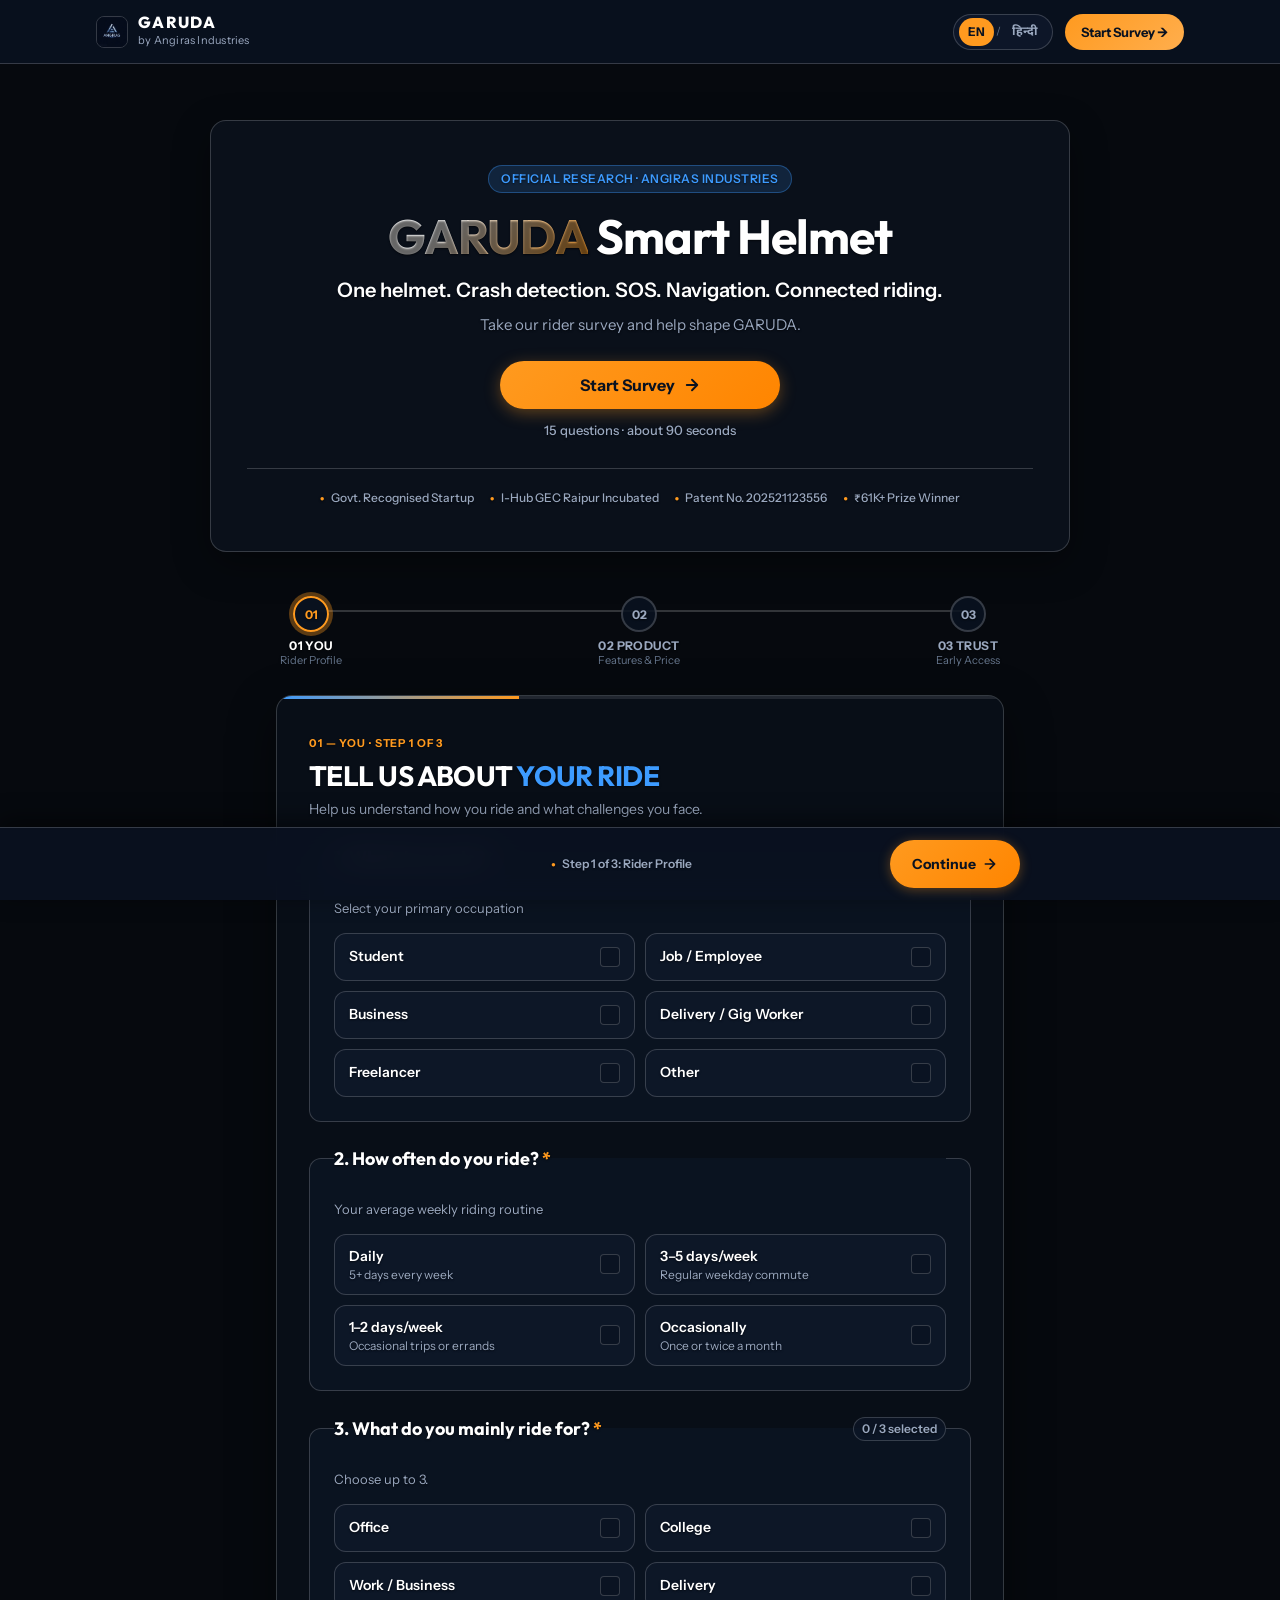
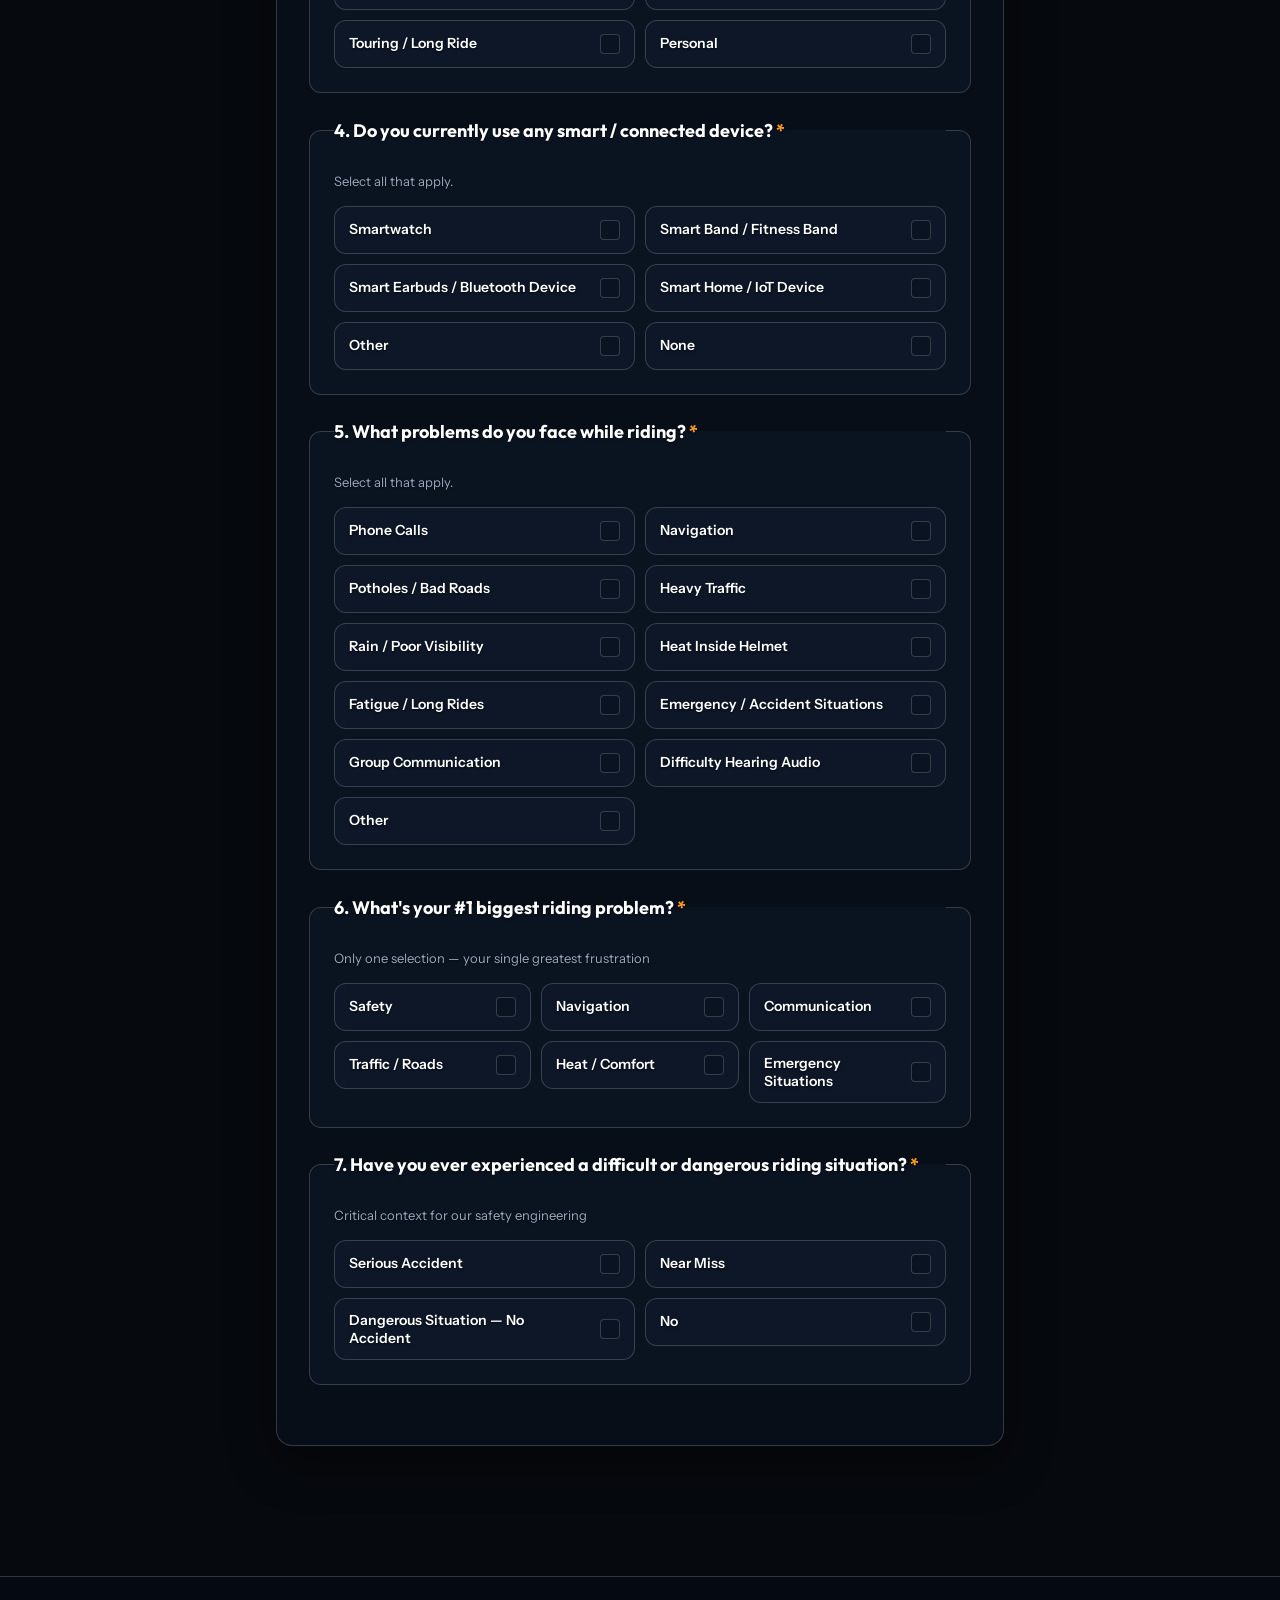
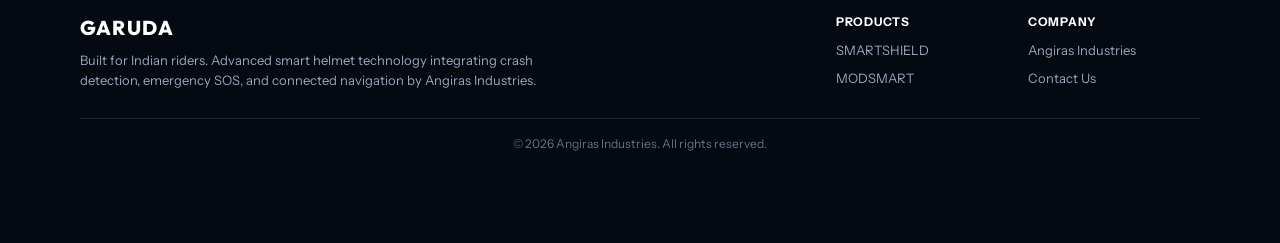
==== commit 62a27936: "footer fix" ====
--- a/index.html
+++ b/index.html
@@ -1284,26 +1284,6 @@
           </a>
         </div>
 
-      </div>
-
-      <!-- Sticky Bottom Navigation Bar -->
-      <div class="sticky-bottom-nav" id="sticky-bottom-nav">
-        <div class="sticky-nav-container">
-          <button type="button" class="btn-nav-back is-hidden" id="nav-back-btn" onclick="goToStep(activeStep, activeStep - 1)">
-            <svg width="16" height="16" viewBox="0 0 24 24" fill="none" stroke="currentColor" stroke-width="2.5" stroke-linecap="round" stroke-linejoin="round" aria-hidden="true"><path d="M19 12H5M12 19l-7-7 7-7"/></svg>
-            <span data-i18n="btn_back">Back</span>
-          </button>
-
-          <div class="nav-status-indicator" id="nav-status-indicator">
-            <span class="nav-dot" aria-hidden="true">●</span>
-            <span id="nav-status-label">Step 1 of 3: Rider Profile</span>
-          </div>
-
-          <button type="button" class="btn-nav-continue" id="nav-continue-btn" onclick="goToStep(activeStep, activeStep + 1)">
-            <span id="nav-continue-label" data-i18n="btn_continue">Continue</span>
-            <svg class="arrow-icon" width="16" height="16" viewBox="0 0 24 24" fill="none" stroke="currentColor" stroke-width="2.5" stroke-linecap="round" stroke-linejoin="round" aria-hidden="true"><path d="M5 12h14M12 5l7 7-7 7"/></svg>
-          </button>
-        </div>
       </div>
     </section>
   </main>
@@ -1353,6 +1333,26 @@
     </div>
   </footer>
 
+  <!-- Sticky Bottom Navigation Bar (Always floating on top of all page content) -->
+  <div class="sticky-bottom-nav" id="sticky-bottom-nav">
+    <div class="sticky-nav-container">
+      <button type="button" class="btn-nav-back is-hidden" id="nav-back-btn" onclick="goToStep(activeStep, activeStep - 1)">
+        <svg width="16" height="16" viewBox="0 0 24 24" fill="none" stroke="currentColor" stroke-width="2.5" stroke-linecap="round" stroke-linejoin="round" aria-hidden="true"><path d="M19 12H5M12 19l-7-7 7-7"/></svg>
+        <span data-i18n="btn_back">Back</span>
+      </button>
+
+      <div class="nav-status-indicator" id="nav-status-indicator">
+        <span class="nav-dot" aria-hidden="true">●</span>
+        <span id="nav-status-label">Step 1 of 3: Rider Profile</span>
+      </div>
+
+      <button type="button" class="btn-nav-continue" id="nav-continue-btn" onclick="goToStep(activeStep, activeStep + 1)">
+        <span id="nav-continue-label" data-i18n="btn_continue">Continue</span>
+        <svg class="arrow-icon" width="16" height="16" viewBox="0 0 24 24" fill="none" stroke="currentColor" stroke-width="2.5" stroke-linecap="round" stroke-linejoin="round" aria-hidden="true"><path d="M5 12h14M12 5l7 7-7 7"/></svg>
+      </button>
+    </div>
+  </div>
+
   <!-- Pinned Vendor Scripts: Confetti, Three.js r134, Vanta Waves 0.5.24 -->
   <script src="https://cdn.jsdelivr.net/npm/canvas-confetti@1.6.0/dist/confetti.browser.min.js" defer></script>
   <script src="https://cdnjs.cloudflare.com/ajax/libs/three.js/r134/three.min.js" defer></script>
--- a/styles.css
+++ b/styles.css
@@ -89,12 +89,7 @@
 }
 
 /* Ensure all interactive & layout content renders above Vanta */
-.site-header,
-#main-content,
-.site-footer,
-.sticky-bottom-nav,
-.image-lightbox,
-.toast-container {
+#main-content {
   position: relative;
   z-index: 1;
 }
@@ -1259,18 +1254,20 @@
 }
 
 /* ════════════════════════════════════════════════════════════════
-   9. STICKY BOTTOM NAV BAR (70% Translucent)
+   9. STICKY BOTTOM NAV BAR (Glassmorphic)
    ════════════════════════════════════════════════════════════════ */
 .sticky-bottom-nav {
   position: fixed;
   bottom: 0;
   left: 0;
   right: 0;
-  z-index: 90;
-  background: rgba(10, 18, 32, 0.88);
+  z-index: 1000;
+  background: rgba(10, 18, 32, 0.94);
+  backdrop-filter: blur(14px);
+  -webkit-backdrop-filter: blur(14px);
   border-top: 1px solid var(--card-border);
-  padding: 10px 16px calc(10px + env(safe-area-inset-bottom));
-  box-shadow: 0 -4px 20px rgba(0, 0, 0, 0.4);
+  padding: 12px 16px calc(12px + env(safe-area-inset-bottom));
+  box-shadow: 0 -6px 24px rgba(0, 0, 0, 0.5);
 }
 
 .sticky-nav-container {
@@ -1286,21 +1283,28 @@
   display: inline-flex;
   align-items: center;
   gap: 6px;
-  padding: 10px 16px;
+  padding: 10px 18px;
   min-height: 48px;
   border-radius: var(--r-pill);
   font-size: 14px;
   font-weight: 600;
   color: var(--c-slate);
-  background: rgba(20, 33, 58, 0.6);
+  background: rgba(20, 33, 58, 0.75);
   border: 1px solid var(--card-border);
   text-shadow: 0 1px 2px rgba(0, 0, 0, 0.6);
-  transition: color var(--t-fast), border-color var(--t-fast);
+  cursor: pointer;
+  transition: color var(--t-fast), border-color var(--t-fast), background var(--t-fast), transform var(--t-fast);
 }
 
 .btn-nav-back:hover {
   color: #FFFFFF;
   border-color: var(--c-border-hover);
+  background: rgba(28, 46, 80, 0.9);
+  transform: translateY(-1px);
+}
+
+.btn-nav-back:active {
+  transform: translateY(0);
 }
 
 .btn-nav-back.is-hidden {
@@ -1328,21 +1332,27 @@
   display: inline-flex;
   align-items: center;
   gap: 6px;
-  padding: 10px 20px;
+  padding: 10px 22px;
   min-height: 48px;
   border-radius: var(--r-pill);
   font-size: 14px;
   font-weight: 700;
   color: #0A1220;
   background: linear-gradient(135deg, var(--c-amber), #FF8500);
-  box-shadow: 0 2px 10px var(--c-amber-glow);
+  box-shadow: 0 2px 12px var(--c-amber-glow);
   text-shadow: none;
-  transition: transform var(--t-fast), box-shadow var(--t-fast);
+  cursor: pointer;
+  transition: transform var(--t-fast), box-shadow var(--t-fast), filter var(--t-fast);
 }
 
 .btn-nav-continue:hover {
   transform: translateY(-1px);
-  box-shadow: 0 4px 16px var(--c-amber-glow);
+  box-shadow: 0 4px 18px var(--c-amber-glow);
+  filter: brightness(1.05);
+}
+
+.btn-nav-continue:active {
+  transform: translateY(0);
 }
 
 /* ════════════════════════════════════════════════════════════════
@@ -1576,10 +1586,12 @@
    13. SITE FOOTER
    ════════════════════════════════════════════════════════════════ */
 .site-footer {
-  background: rgba(6, 10, 18, 0.9);
+  background: rgba(6, 10, 18, 0.95);
   border-top: 1px solid var(--card-border);
-  padding: 36px 16px 28px;
+  padding: 36px 16px calc(90px + env(safe-area-inset-bottom));
   margin-top: 40px;
+  position: relative;
+  z-index: 1;
   text-shadow: 0 1px 2px rgba(0, 0, 0, 0.6);
 }
 
